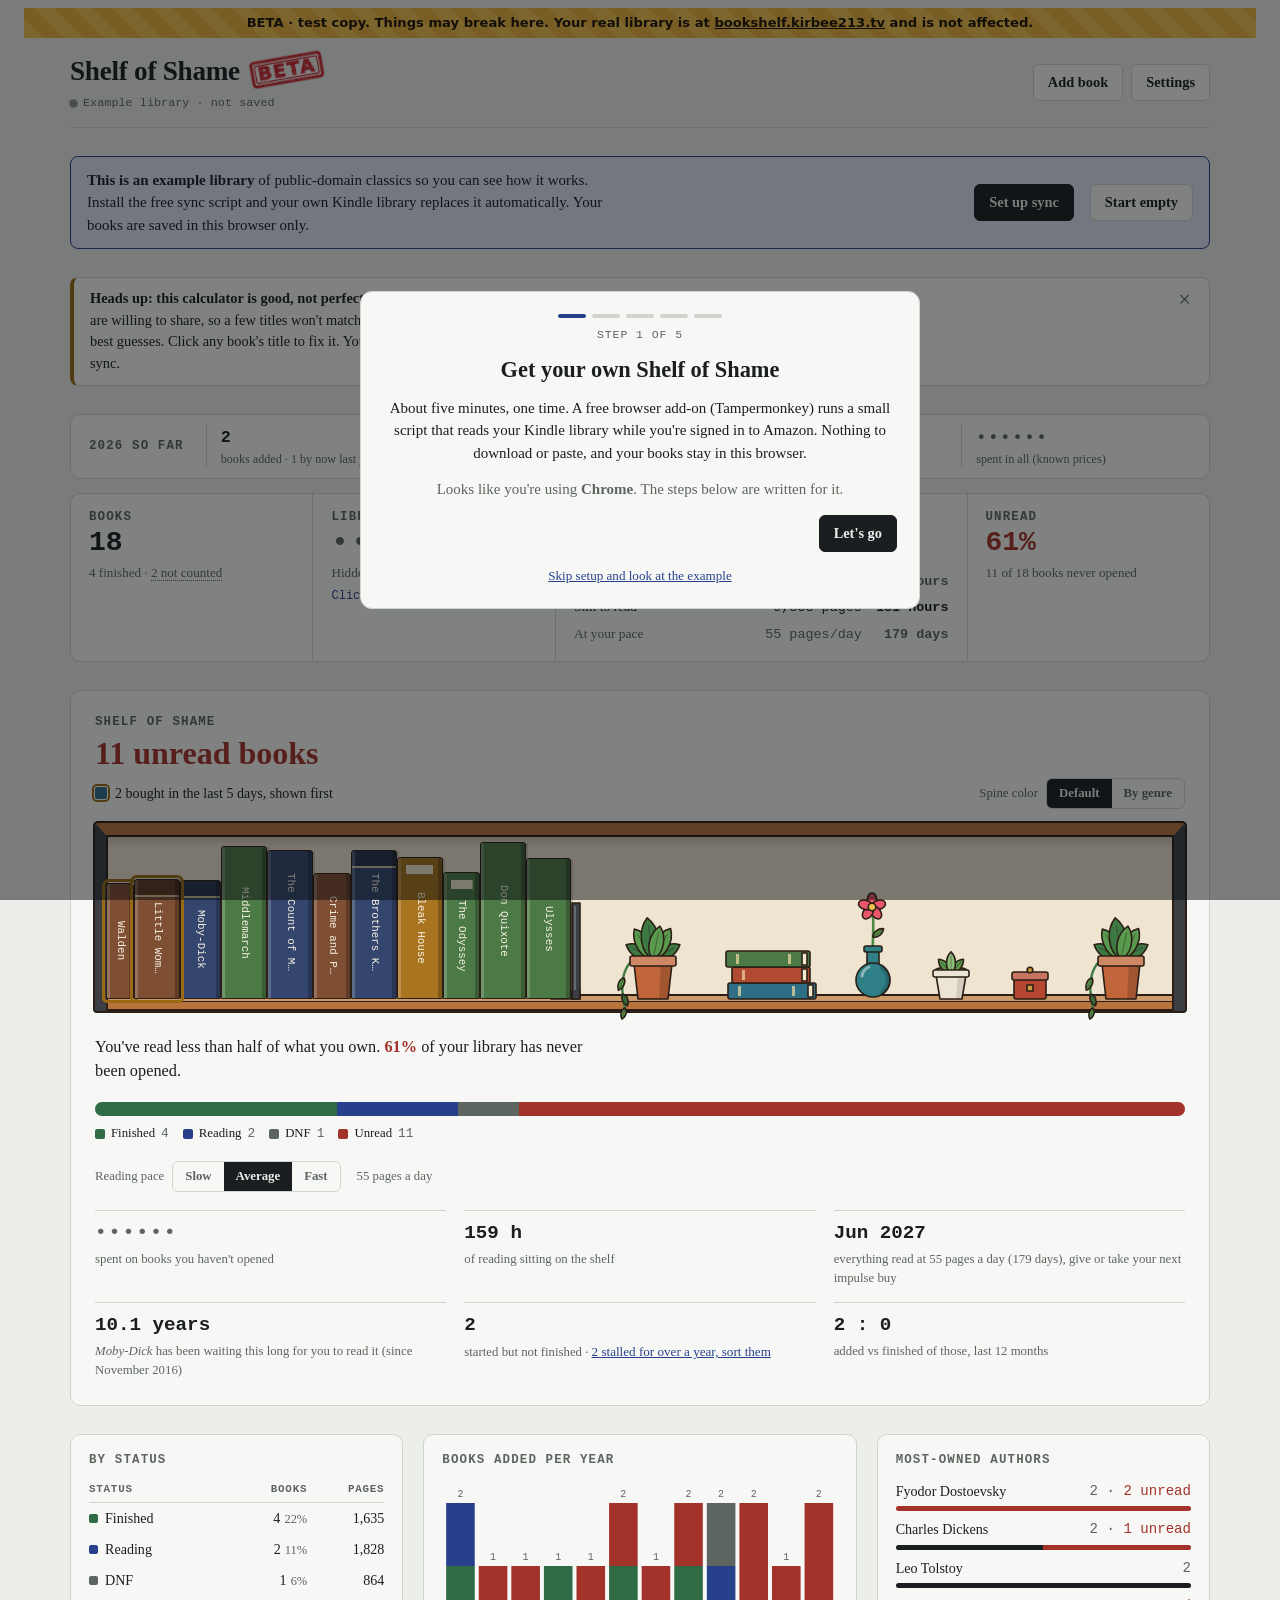
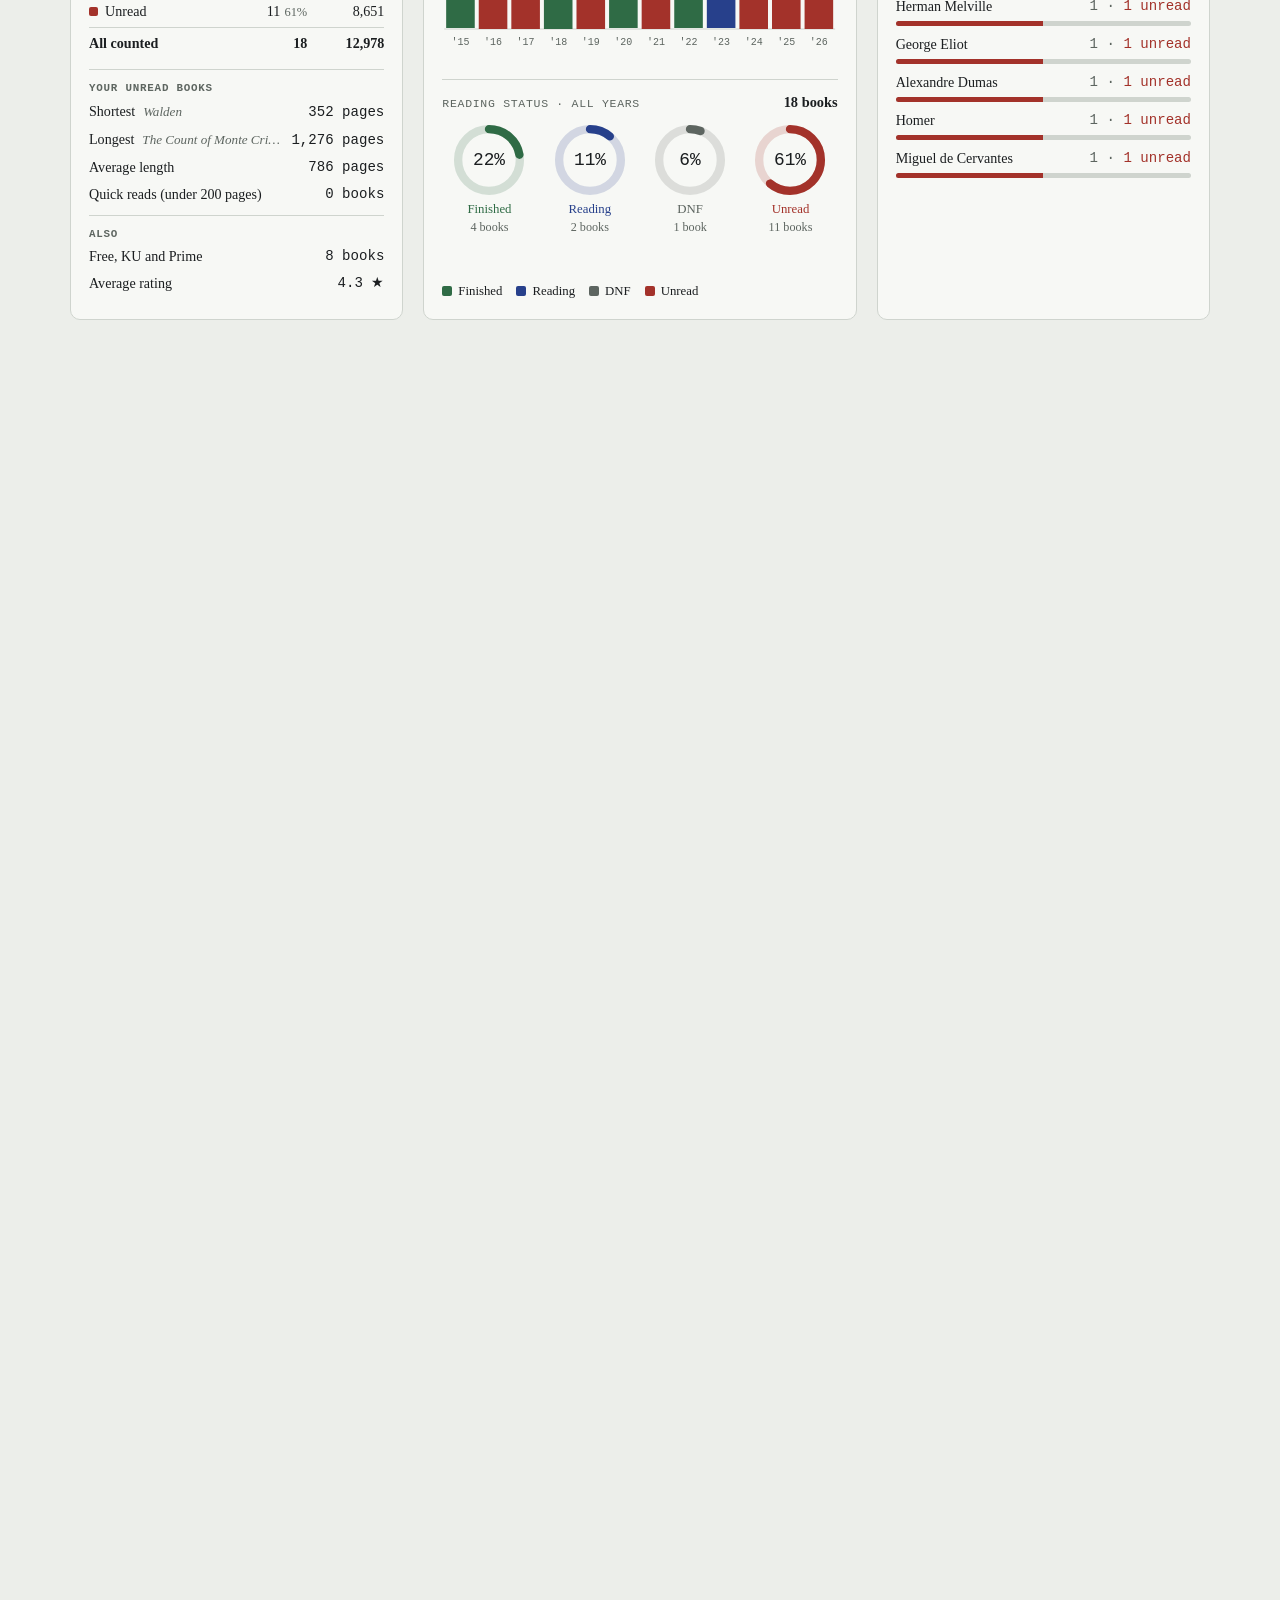
==== index.html @ 4ff6d16d "v2.2 beta 11: Goodreads reads the right account What's fixed - Every sync checks which Goodreads acc" ====
<!doctype html>
<html lang="en">
<head>
<meta charset="utf-8">
<meta http-equiv="Content-Security-Policy" content="default-src 'self'; script-src 'self' 'unsafe-eval' 'sha256-cJEasC1yb0lfSsJ+F2yFU5k6WTJSb9wpwN93VI/gStM=' https://accounts.google.com/gsi/client; style-src 'self' 'unsafe-inline' https://fonts.googleapis.com https://accounts.google.com/gsi/style; font-src https://fonts.gstatic.com; img-src 'self' data: blob:; connect-src 'self' https://openlibrary.org https://www.googleapis.com https://oauth2.googleapis.com https://accounts.google.com; frame-src https://accounts.google.com; object-src 'none'; base-uri 'self'; form-action 'self'">
<meta name="viewport" content="width=device-width,initial-scale=1,viewport-fit=cover">
<title>BETA · Shelf of Shame</title>
<link rel="icon" type="image/png" href="icon-tag.png?v=2.2.0.0.11" id="favicon">
<link rel="apple-touch-icon" href="icon-tag-180.png?v=2.2.0.0.11" id="touchicon">
<meta name="description" content="The Kindle books you bought and haven't read yet: how many, what they cost and how long they'd take to read.">
<meta property="og:title" content="Shelf of Shame">
<meta property="og:description" content="The Kindle books you bought and haven't read yet: how many, what they cost and how long they'd take to read.">
<meta property="og:image" content="https://betabookshelf.kirbee213.tv/og.png?v=2.2.0.0.11">
<meta property="og:url" content="https://betabookshelf.kirbee213.tv/">
<meta name="twitter:card" content="summary_large_image">
<link rel="preconnect" href="https://fonts.googleapis.com">
<link rel="preconnect" href="https://fonts.gstatic.com" crossorigin>
<link rel="stylesheet" href="https://fonts.googleapis.com/css2?family=Literata:opsz,wght@7..72,400;7..72,600;7..72,800&family=JetBrains+Mono:wght@400;600&family=Cormorant+Garamond:wght@600;700&family=Creepster&family=M+PLUS+Rounded+1c:wght@500;800&family=Cinzel:wght@600;800&family=Press+Start+2P&family=Chakra+Petch:wght@400;600&family=VT323&display=swap">
<style>
/* Layout: e-paper ledger — summary strip, the pile itself as the centerpiece, breakdowns, then the full shelf table. */
:root{
  --bg:#eceeea; --paper:#f7f8f5; --ink:#1b1e20; --muted:#5d6560; --rule:#cfd4ce;
  --accent:#27408b; --accent-soft:#dde3f4; --shame:#a3322a; --shame-soft:#f3dedb;
  --ok:#2f6b45; --warn:#9a6a12;
  --cloth-1:#b04a32; --cloth-2:#2f6f86; --cloth-3:#a8741f; --cloth-4:#34466e; --cloth-5:#7e4f33; --cloth-6:#4c7a46; --spine-ink:#f7f1e3; --wood:#b8743c; --wood-dark:#7a4a24; --wood-back:#efe4cf;
  --g-mystery:#2f3e5c; --g-romance:#a3445f; --g-erotica:#7b3f7a; --g-scifi:#2f6f86; --g-fantasy:#4c6fb3; --g-horror:#5b2330; --g-fiction:#7a6440; --g-history:#7a4a2a; --g-selfhelp:#3f6b4f; --g-cooking:#8a7a2e; --g-humor:#b8692a; --g-kids:#6f5aa0; --g-comics:#b0472f; --g-nonfiction:#4f5d63; --g-unknown:#8d8a84;
  --display:"Literata", Georgia, "Times New Roman", serif;
  --body:"Literata", Georgia, serif;
  --mono:"JetBrains Mono", ui-monospace, "SF Mono", Menlo, Consolas, monospace;
}
@media (prefers-color-scheme: dark){:root:not([data-theme="light"]){
  --bg:#121517; --paper:#1a1e21; --ink:#e7e8e3; --muted:#9aa29c; --rule:#2d3336;
  --accent:#9fb0ff; --accent-soft:#232c4a; --shame:#f08a7e; --shame-soft:#3a2220;
  --ok:#7fc89a; --warn:#e2b458;
  --cloth-1:#a04a36; --cloth-2:#2f7386; --cloth-3:#a37a2c; --cloth-4:#3e5285; --cloth-5:#86573a; --cloth-6:#4d7b4a; --spine-ink:#f6f3ea; --wood:#8a5630; --wood-dark:#4a2e19; --wood-back:#231c17;
  --g-mystery:#41558a; --g-romance:#b8577a; --g-erotica:#a0609e; --g-scifi:#3a8aa6; --g-fantasy:#6587d0; --g-horror:#7a3040; --g-fiction:#93794c; --g-history:#95603a; --g-selfhelp:#4f8a63; --g-cooking:#a09033; --g-humor:#c97a35; --g-kids:#8670bd; --g-comics:#c45a3e; --g-nonfiction:#64757d; --g-unknown:#6f6c67;
  color-scheme:dark}}
:root[data-theme="dark"]{
  --bg:#121517; --paper:#1a1e21; --ink:#e7e8e3; --muted:#9aa29c; --rule:#2d3336;
  --accent:#9fb0ff; --accent-soft:#232c4a; --shame:#f08a7e; --shame-soft:#3a2220;
  --ok:#7fc89a; --warn:#e2b458;
  --cloth-1:#a04a36; --cloth-2:#2f7386; --cloth-3:#a37a2c; --cloth-4:#3e5285; --cloth-5:#86573a; --cloth-6:#4d7b4a; --spine-ink:#f6f3ea; --wood:#8a5630; --wood-dark:#4a2e19; --wood-back:#231c17;
  --g-mystery:#41558a; --g-romance:#b8577a; --g-erotica:#a0609e; --g-scifi:#3a8aa6; --g-fantasy:#6587d0; --g-horror:#7a3040; --g-fiction:#93794c; --g-history:#95603a; --g-selfhelp:#4f8a63; --g-cooking:#a09033; --g-humor:#c97a35; --g-kids:#8670bd; --g-comics:#c45a3e; --g-nonfiction:#64757d; --g-unknown:#6f6c67;
  color-scheme:dark}

/* ---------- themes (Settings → Theme). Default follows the device's light/dark setting. ---------- */
/* Cozy: a lamp-lit reading room. Warm dark wood, parchment text, amber light. */
:root[data-theme="cozy"]{
  --bg:#16100b; --paper:#211811; --ink:#f2e6cf; --muted:#b9a383; --rule:#3b2c1f;
  --accent:#f0b25a; --accent-soft:#3b2915; --shame:#ec8a62; --shame-soft:#3e2116;
  --ok:#b5cf8f; --warn:#f0b85c;
  --cloth-1:#7d3a2c; --cloth-2:#3d5848; --cloth-3:#8b6a35; --cloth-4:#5b3b52; --cloth-5:#9b5a2c; --cloth-6:#4d3a28; --spine-ink:#f7e8c9; --wood:#6f4223; --wood-dark:#3c2211; --wood-back:#1b110a;
  --g-mystery:#41558a; --g-romance:#b8577a; --g-erotica:#a0609e; --g-scifi:#3a8aa6; --g-fantasy:#6587d0; --g-horror:#7a3040; --g-fiction:#93794c; --g-history:#95603a; --g-selfhelp:#4f8a63; --g-cooking:#a09033; --g-humor:#c97a35; --g-kids:#8670bd; --g-comics:#c45a3e; --g-nonfiction:#64757d; --g-unknown:#6f6c67;
  --display:"Cormorant Garamond", "Literata", Georgia, serif;
  color-scheme:dark}
:root[data-theme="cozy"] body{background:radial-gradient(ellipse 70% 55% at 50% -8%, rgba(255,176,84,.22), transparent 70%), radial-gradient(ellipse 50% 40% at 100% 100%, rgba(255,140,60,.07), transparent 70%), var(--bg);background-attachment:fixed}
:root[data-theme="cozy"] h1{font-weight:700;font-size:2rem;letter-spacing:0}
:root[data-theme="cozy"] .card,:root[data-theme="cozy"] .tiles{box-shadow:0 10px 30px rgba(0,0,0,.35), inset 0 1px 0 rgba(255,210,150,.05)}
:root[data-theme="cozy"] .bookcase{box-shadow:0 0 60px rgba(255,160,70,.12), inset 0 18px 30px rgba(0,0,0,.45)}
:root[data-theme="cozy"] .btn.primary{background:var(--accent);color:#1c1209;border-color:var(--accent)}
:root[data-theme="cozy"] header.top{background:rgba(22,16,11,.92);backdrop-filter:blur(6px)}
/* Zon: an online-bookstore look. Navy header with a darker strip under it, white boxes on a gray page,
   yellow pill buttons, teal links, orange stars and highlights, red prices, plain sans-serif type everywhere. */
:root[data-theme="zon"]{
  --bg:#e3e6e6; --paper:#ffffff; --ink:#0f1111; --muted:#565959; --rule:#d5d9d9;
  --accent:#007185; --accent-soft:#e6f2f4; --shame:#b12704; --shame-soft:#fbeae5;
  --ok:#007600; --warn:#de7921;
  --wood:#a5774f; --wood-dark:#6e4a2e; --wood-back:#f3ece2;
  --display:Arial, "Helvetica Neue", Helvetica, sans-serif; --body:Arial, "Helvetica Neue", Helvetica, sans-serif; --mono:Arial, "Helvetica Neue", Helvetica, sans-serif;
  color-scheme:light}
:root[data-theme="zon"] body{font-size:14px;line-height:1.4}
:root[data-theme="zon"] .num{font-variant-numeric:tabular-nums}
:root[data-theme="zon"] header.top{background:#131921;color:#fff;border-bottom:0;padding-block:10px;box-shadow:0 0 0 100vmax #131921;clip-path:inset(0 -100vmax)}
:root[data-theme="zon"] header.top h1{font-size:1.45rem;font-weight:700;letter-spacing:-.01em}
:root[data-theme="zon"] header.top .store,:root[data-theme="zon"] header.top a{color:#ccc}
:root[data-theme="zon"] header.top .btn{background:transparent;color:#fff;border:1px solid transparent;box-shadow:none;border-radius:2px;font-weight:700}
:root[data-theme="zon"] header.top .btn:hover{border-color:#fff}
:root[data-theme="zon"] header.top .btn.primary{background:#ffd814;color:#0f1111;border-color:#fcd200;border-radius:100px}
/* the Sync line becomes the second, lighter navy strip under the header */
:root[data-theme="zon"] .card.synccard{margin-top:-28px;background:#232f3e;color:#fff;border:0;border-radius:0;box-shadow:0 0 0 100vmax #232f3e;clip-path:inset(0 -100vmax);padding-block:6px}
:root[data-theme="zon"] .synccard h3,:root[data-theme="zon"] .synccard .chev{color:#fff;border-top-color:#fff}
:root[data-theme="zon"] .synccard .scsum{color:#ddd}:root[data-theme="zon"] .synccard .scsum[data-k=ok]{color:#7fda8b}:root[data-theme="zon"] .synccard .scsum[data-k=err]{color:#ffb4a2}
:root[data-theme="zon"] .synccard .warnline{background:#37475a;color:#fff}:root[data-theme="zon"] .synccard .warnline a{color:#febd69}:root[data-theme="zon"] .synccard .btn{color:var(--ink)}
:root[data-theme="zon"] .synccard .stage,:root[data-theme="zon"] .synccard .sc-note,:root[data-theme="zon"] .synccard .stage .r{color:#ddd}:root[data-theme="zon"] .synccard .pbar{background:#3a4553}
:root[data-theme="zon"] h3{font-family:var(--body);text-transform:none;letter-spacing:0;font-size:1rem;font-weight:700;color:var(--ink)}
:root[data-theme="zon"] h2{font-weight:700}
:root[data-theme="zon"] .pile-title{font-weight:400;font-size:1.75rem}
:root[data-theme="zon"] .tile .big{font-weight:400;font-size:1.75rem}
:root[data-theme="zon"] .card,:root[data-theme="zon"] .tiles{border:0;border-radius:4px;box-shadow:0 1px 2px rgba(15,17,17,.12)}
:root[data-theme="zon"] .tiles{background:var(--rule)}
:root[data-theme="zon"] .btn{border-radius:100px;border:1px solid #d5d9d9;background:#fff;box-shadow:0 2px 5px rgba(213,217,217,.5);font-weight:400;padding:6px 16px}
:root[data-theme="zon"] .btn:hover{background:#f7fafa}
:root[data-theme="zon"] .btn.primary{background:#ffd814;border-color:#fcd200;color:#0f1111}
:root[data-theme="zon"] .btn.primary:hover{background:#f7ca00;opacity:1}
:root[data-theme="zon"] .seg{border-radius:100px;border-color:#d5d9d9}:root[data-theme="zon"] .seg button[aria-pressed="true"]{background:#ffa41c;color:#0f1111}
:root[data-theme="zon"] input[type=search]{border:1px solid #888c8c;border-radius:8px;box-shadow:0 1px 2px rgba(15,17,17,.15) inset}
:root[data-theme="zon"] input:focus,:root[data-theme="zon"] select:focus{outline:none;border-color:#e77600;box-shadow:0 0 3px 2px rgba(228,121,17,.5)}
:root[data-theme="zon"] a,:root[data-theme="zon"] .hint{color:var(--accent)}
:root[data-theme="zon"] .stars{color:#ffa41c}
:root[data-theme="zon"] .tip{border-bottom-color:var(--accent)}
/* Halloween: purple, slime green and pumpkin orange on near-black */
:root[data-theme="halloween"]{
  --bg:#0c0911; --paper:#16101e; --ink:#eee8f7; --muted:#a99cbd; --rule:#2f2342;
  --accent:#9be35a; --accent-soft:#1d2b13; --shame:#ff8c2e; --shame-soft:#3a1f0b;
  --ok:#b98cff; --warn:#ffb347;
  --cloth-1:#4e2a72; --cloth-2:#2f5d2a; --cloth-3:#8a3f12; --cloth-4:#24202b; --cloth-5:#6a3592; --cloth-6:#46741f; --spine-ink:#f3ecff; --wood:#2c1f36; --wood-dark:#150e1b; --wood-back:#09060d;
  --g-mystery:#41558a; --g-romance:#b8577a; --g-erotica:#a0609e; --g-scifi:#3a8aa6; --g-fantasy:#6587d0; --g-horror:#7a3040; --g-fiction:#93794c; --g-history:#95603a; --g-selfhelp:#4f8a63; --g-cooking:#a09033; --g-humor:#c97a35; --g-kids:#8670bd; --g-comics:#c45a3e; --g-nonfiction:#64757d; --g-unknown:#6f6c67;
  color-scheme:dark}
/* a full moon with a few bats in the top corner, and purple fog rising from the bottom (no spiders, as ordered) */
:root[data-theme="halloween"] body{background:
  radial-gradient(ellipse 90% 45% at 50% 108%, rgba(118,58,190,.32), transparent 70%),
  radial-gradient(ellipse 60% 35% at 10% 100%, rgba(110,200,70,.10), transparent 70%), var(--bg);background-attachment:fixed}
:root[data-theme="halloween"] h1{font-family:"Creepster", "Literata", serif;font-weight:400;font-size:2.2rem;letter-spacing:.03em;color:var(--accent);text-shadow:0 0 12px rgba(155,227,90,.45)}
:root[data-theme="halloween"] header.top{background:url("data:image/svg+xml,%3Csvg xmlns='http://www.w3.org/2000/svg' width='180' height='90' viewBox='0 0 180 90'%3E%3Cg fill='%234a3568'%3E%3Cpath d='M20 30c4-6 9-8 14-6-2 3-2 6 0 8 3-3 6-4 8-3l2-4 2 4c2-1 5 0 8 3 2-2 2-5 0-8 5-2 10 0 14 6-6-1-10 1-12 5-3-2-6-2-8 0-2-1-3-1-4 0s-2 1-4 0c-2-2-5-2-8 0-2-4-6-6-12-5z'/%3E%3Cpath transform='translate(95 8) scale(.7)' d='M20 30c4-6 9-8 14-6-2 3-2 6 0 8 3-3 6-4 8-3l2-4 2 4c2-1 5 0 8 3 2-2 2-5 0-8 5-2 10 0 14 6-6-1-10 1-12 5-3-2-6-2-8 0-2-1-3-1-4 0s-2 1-4 0c-2-2-5-2-8 0-2-4-6-6-12-5z'/%3E%3Cpath transform='translate(120 50) scale(.5)' d='M20 30c4-6 9-8 14-6-2 3-2 6 0 8 3-3 6-4 8-3l2-4 2 4c2-1 5 0 8 3 2-2 2-5 0-8 5-2 10 0 14 6-6-1-10 1-12 5-3-2-6-2-8 0-2-1-3-1-4 0s-2 1-4 0c-2-2-5-2-8 0-2-4-6-6-12-5z'/%3E%3C/g%3E%3C/svg%3E") no-repeat calc(50% + 40px) 2px / 150px 75px, radial-gradient(circle at 50% 50%, #f1ecff 0 18px, rgba(205,185,255,.35) 20px, rgba(150,110,230,.12) 30px, transparent 42px), rgba(12,9,17,.92);backdrop-filter:blur(6px)}
:root[data-theme="halloween"] .card,:root[data-theme="halloween"] .tiles{box-shadow:0 0 0 1px rgba(155,100,255,.08), 0 10px 30px rgba(60,20,100,.35)}
:root[data-theme="halloween"] .pile-title{color:var(--shame);text-shadow:0 0 14px rgba(255,140,46,.35)}
:root[data-theme="halloween"] .btn.primary{background:var(--accent);color:#0c0911;border-color:var(--accent)}
:root[data-theme="halloween"] .seg button[aria-pressed="true"]{background:#7b46c4;color:#fff}
:root[data-theme="halloween"] .bookcase{box-shadow:0 0 40px rgba(130,70,210,.25), inset 0 18px 30px rgba(0,0,0,.6)}
/* Sakura: a soft pink anime morning: cherry-blossom pinks, lavender and mint, round friendly letters, a blossoming branch over
   the title and petals drifting down behind the page (still for reduced motion). Always light. */
:root[data-theme="sakura"]{
  --bg:#fff0f6; --paper:#fffafd; --ink:#5a2a44; --muted:#a26d88; --rule:#f6c9db;
  --accent:#ff5fa2; --accent-soft:#ffe1ee; --shame:#e8418e; --shame-soft:#ffd9ea;
  --ok:#3fae86; --warn:#e88a2e;
  --cloth-1:#f7a8c4; --cloth-2:#c9a7eb; --cloth-3:#9fd8c6; --cloth-4:#ffc8a8; --cloth-5:#a9cdf2; --cloth-6:#f48fb1; --spine-ink:#5a2a44; --wood:#f8cfe0; --wood-dark:#e6a3bf; --wood-back:#fff6fa;
  --g-mystery:#a9b8f0; --g-romance:#ff9fc4; --g-erotica:#e6a0e0; --g-scifi:#8fd3e8; --g-fantasy:#b9a3f2; --g-horror:#d98a9e; --g-fiction:#f2cf9b; --g-history:#e8b48f; --g-selfhelp:#a6dfb8; --g-cooking:#f4e08f; --g-humor:#ffbf8f; --g-kids:#d7b8f5; --g-comics:#ffa79a; --g-nonfiction:#bfcbd6; --g-unknown:#d9cdd3;
  --display:"M PLUS Rounded 1c", "Literata", sans-serif; --body:"M PLUS Rounded 1c", system-ui, sans-serif; --mono:"M PLUS Rounded 1c", system-ui, sans-serif;
  --outline:#9b5878; --post:#efb8cf;
  color-scheme:light}
:root[data-theme="sakura"] body{background:radial-gradient(60% 45% at 0% 0%, rgba(255,183,208,.55), transparent 70%), radial-gradient(55% 45% at 100% 100%, rgba(201,167,235,.35), transparent 70%), radial-gradient(50% 40% at 100% 0%, rgba(159,216,198,.25), transparent 70%), var(--bg);background-attachment:fixed;position:relative;z-index:0}
:root[data-theme="sakura"] body::before{content:"";position:fixed;left:0;right:0;top:-260px;bottom:0;background:url("data:image/svg+xml,%3Csvg xmlns='http://www.w3.org/2000/svg' width='260' height='260' viewBox='0 0 260 260'%3E%3Cpath transform='translate(30 40) rotate(20) scale(1)' d='M0 -9C5 -9 7 -3 4 3C3 6 1 8 0 9C-1 8 -3 6 -4 3C-7 -3 -5 -9 0 -9Z' fill='%23ffb7d0'/%3E%3Cpath transform='translate(150 20) rotate(-40) scale(0.8)' d='M0 -9C5 -9 7 -3 4 3C3 6 1 8 0 9C-1 8 -3 6 -4 3C-7 -3 -5 -9 0 -9Z' fill='%23ffc9dc'/%3E%3Cpath transform='translate(220 110) rotate(70) scale(1.1)' d='M0 -9C5 -9 7 -3 4 3C3 6 1 8 0 9C-1 8 -3 6 -4 3C-7 -3 -5 -9 0 -9Z' fill='%23ffa8c8'/%3E%3Cpath transform='translate(90 150) rotate(-15) scale(0.9)' d='M0 -9C5 -9 7 -3 4 3C3 6 1 8 0 9C-1 8 -3 6 -4 3C-7 -3 -5 -9 0 -9Z' fill='%23ffd1e3'/%3E%3Cpath transform='translate(190 220) rotate(35) scale(0.75)' d='M0 -9C5 -9 7 -3 4 3C3 6 1 8 0 9C-1 8 -3 6 -4 3C-7 -3 -5 -9 0 -9Z' fill='%23ffb7d0'/%3E%3Cpath transform='translate(40 230) rotate(110) scale(1)' d='M0 -9C5 -9 7 -3 4 3C3 6 1 8 0 9C-1 8 -3 6 -4 3C-7 -3 -5 -9 0 -9Z' fill='%23ffc0d8'/%3E%3Cpath transform='translate(120 90) rotate(160) scale(0.7)' d='M0 -9C5 -9 7 -3 4 3C3 6 1 8 0 9C-1 8 -3 6 -4 3C-7 -3 -5 -9 0 -9Z' fill='%23ffa8c8'/%3E%3C/svg%3E") repeat 0 0/260px 260px;opacity:.55;pointer-events:none;z-index:-1;animation:sakurafall 22s linear infinite;will-change:transform}
@keyframes sakurafall{from{transform:translate(0,0)}to{transform:translate(0,260px)}}
@media (prefers-reduced-motion:reduce){:root[data-theme="sakura"] body::before{animation:none}}
:root[data-theme="sakura"] header.top{background:url("data:image/svg+xml,%3Csvg xmlns='http://www.w3.org/2000/svg' width='220' height='110' viewBox='0 0 220 110'%3E%3Cpath d='M220 6C180 14 150 30 118 34C96 37 76 50 58 68M150 26C140 44 128 54 112 60M118 34C112 22 104 14 92 10M84 46C80 60 74 70 62 80' stroke='%238a5a5a' stroke-width='4' fill='none' stroke-linecap='round'/%3E%3Cg transform='translate(118 34) scale(1.1)'%3E%3Cpath transform='rotate(0)' d='M0 0C-5 -4 -5 -11 0 -13C5 -11 5 -4 0 0Z' fill='%23ffb7d0' stroke='%23f48fb1' stroke-width='.8'/%3E%3Cpath transform='rotate(72)' d='M0 0C-5 -4 -5 -11 0 -13C5 -11 5 -4 0 0Z' fill='%23ffb7d0' stroke='%23f48fb1' stroke-width='.8'/%3E%3Cpath transform='rotate(144)' d='M0 0C-5 -4 -5 -11 0 -13C5 -11 5 -4 0 0Z' fill='%23ffb7d0' stroke='%23f48fb1' stroke-width='.8'/%3E%3Cpath transform='rotate(216)' d='M0 0C-5 -4 -5 -11 0 -13C5 -11 5 -4 0 0Z' fill='%23ffb7d0' stroke='%23f48fb1' stroke-width='.8'/%3E%3Cpath transform='rotate(288)' d='M0 0C-5 -4 -5 -11 0 -13C5 -11 5 -4 0 0Z' fill='%23ffb7d0' stroke='%23f48fb1' stroke-width='.8'/%3E%3Ccircle r='2.4' fill='%23ff6f9f'/%3E%3C/g%3E%3Cg transform='translate(92 10) scale(0.9)'%3E%3Cpath transform='rotate(0)' d='M0 0C-5 -4 -5 -11 0 -13C5 -11 5 -4 0 0Z' fill='%23ffb7d0' stroke='%23f48fb1' stroke-width='.8'/%3E%3Cpath transform='rotate(72)' d='M0 0C-5 -4 -5 -11 0 -13C5 -11 5 -4 0 0Z' fill='%23ffb7d0' stroke='%23f48fb1' stroke-width='.8'/%3E%3Cpath transform='rotate(144)' d='M0 0C-5 -4 -5 -11 0 -13C5 -11 5 -4 0 0Z' fill='%23ffb7d0' stroke='%23f48fb1' stroke-width='.8'/%3E%3Cpath transform='rotate(216)' d='M0 0C-5 -4 -5 -11 0 -13C5 -11 5 -4 0 0Z' fill='%23ffb7d0' stroke='%23f48fb1' stroke-width='.8'/%3E%3Cpath transform='rotate(288)' d='M0 0C-5 -4 -5 -11 0 -13C5 -11 5 -4 0 0Z' fill='%23ffb7d0' stroke='%23f48fb1' stroke-width='.8'/%3E%3Ccircle r='2.4' fill='%23ff6f9f'/%3E%3C/g%3E%3Cg transform='translate(150 26) scale(1)'%3E%3Cpath transform='rotate(0)' d='M0 0C-5 -4 -5 -11 0 -13C5 -11 5 -4 0 0Z' fill='%23ffb7d0' stroke='%23f48fb1' stroke-width='.8'/%3E%3Cpath transform='rotate(72)' d='M0 0C-5 -4 -5 -11 0 -13C5 -11 5 -4 0 0Z' fill='%23ffb7d0' stroke='%23f48fb1' stroke-width='.8'/%3E%3Cpath transform='rotate(144)' d='M0 0C-5 -4 -5 -11 0 -13C5 -11 5 -4 0 0Z' fill='%23ffb7d0' stroke='%23f48fb1' stroke-width='.8'/%3E%3Cpath transform='rotate(216)' d='M0 0C-5 -4 -5 -11 0 -13C5 -11 5 -4 0 0Z' fill='%23ffb7d0' stroke='%23f48fb1' stroke-width='.8'/%3E%3Cpath transform='rotate(288)' d='M0 0C-5 -4 -5 -11 0 -13C5 -11 5 -4 0 0Z' fill='%23ffb7d0' stroke='%23f48fb1' stroke-width='.8'/%3E%3Ccircle r='2.4' fill='%23ff6f9f'/%3E%3C/g%3E%3Cg transform='translate(112 60) scale(0.95)'%3E%3Cpath transform='rotate(0)' d='M0 0C-5 -4 -5 -11 0 -13C5 -11 5 -4 0 0Z' fill='%23ffb7d0' stroke='%23f48fb1' stroke-width='.8'/%3E%3Cpath transform='rotate(72)' d='M0 0C-5 -4 -5 -11 0 -13C5 -11 5 -4 0 0Z' fill='%23ffb7d0' stroke='%23f48fb1' stroke-width='.8'/%3E%3Cpath transform='rotate(144)' d='M0 0C-5 -4 -5 -11 0 -13C5 -11 5 -4 0 0Z' fill='%23ffb7d0' stroke='%23f48fb1' stroke-width='.8'/%3E%3Cpath transform='rotate(216)' d='M0 0C-5 -4 -5 -11 0 -13C5 -11 5 -4 0 0Z' fill='%23ffb7d0' stroke='%23f48fb1' stroke-width='.8'/%3E%3Cpath transform='rotate(288)' d='M0 0C-5 -4 -5 -11 0 -13C5 -11 5 -4 0 0Z' fill='%23ffb7d0' stroke='%23f48fb1' stroke-width='.8'/%3E%3Ccircle r='2.4' fill='%23ff6f9f'/%3E%3C/g%3E%3Cg transform='translate(58 68) scale(1.05)'%3E%3Cpath transform='rotate(0)' d='M0 0C-5 -4 -5 -11 0 -13C5 -11 5 -4 0 0Z' fill='%23ffb7d0' stroke='%23f48fb1' stroke-width='.8'/%3E%3Cpath transform='rotate(72)' d='M0 0C-5 -4 -5 -11 0 -13C5 -11 5 -4 0 0Z' fill='%23ffb7d0' stroke='%23f48fb1' stroke-width='.8'/%3E%3Cpath transform='rotate(144)' d='M0 0C-5 -4 -5 -11 0 -13C5 -11 5 -4 0 0Z' fill='%23ffb7d0' stroke='%23f48fb1' stroke-width='.8'/%3E%3Cpath transform='rotate(216)' d='M0 0C-5 -4 -5 -11 0 -13C5 -11 5 -4 0 0Z' fill='%23ffb7d0' stroke='%23f48fb1' stroke-width='.8'/%3E%3Cpath transform='rotate(288)' d='M0 0C-5 -4 -5 -11 0 -13C5 -11 5 -4 0 0Z' fill='%23ffb7d0' stroke='%23f48fb1' stroke-width='.8'/%3E%3Ccircle r='2.4' fill='%23ff6f9f'/%3E%3C/g%3E%3Cg transform='translate(62 80) scale(0.8)'%3E%3Cpath transform='rotate(0)' d='M0 0C-5 -4 -5 -11 0 -13C5 -11 5 -4 0 0Z' fill='%23ffb7d0' stroke='%23f48fb1' stroke-width='.8'/%3E%3Cpath transform='rotate(72)' d='M0 0C-5 -4 -5 -11 0 -13C5 -11 5 -4 0 0Z' fill='%23ffb7d0' stroke='%23f48fb1' stroke-width='.8'/%3E%3Cpath transform='rotate(144)' d='M0 0C-5 -4 -5 -11 0 -13C5 -11 5 -4 0 0Z' fill='%23ffb7d0' stroke='%23f48fb1' stroke-width='.8'/%3E%3Cpath transform='rotate(216)' d='M0 0C-5 -4 -5 -11 0 -13C5 -11 5 -4 0 0Z' fill='%23ffb7d0' stroke='%23f48fb1' stroke-width='.8'/%3E%3Cpath transform='rotate(288)' d='M0 0C-5 -4 -5 -11 0 -13C5 -11 5 -4 0 0Z' fill='%23ffb7d0' stroke='%23f48fb1' stroke-width='.8'/%3E%3Ccircle r='2.4' fill='%23ff6f9f'/%3E%3C/g%3E%3Cg transform='translate(84 46) scale(0.85)'%3E%3Cpath transform='rotate(0)' d='M0 0C-5 -4 -5 -11 0 -13C5 -11 5 -4 0 0Z' fill='%23ffb7d0' stroke='%23f48fb1' stroke-width='.8'/%3E%3Cpath transform='rotate(72)' d='M0 0C-5 -4 -5 -11 0 -13C5 -11 5 -4 0 0Z' fill='%23ffb7d0' stroke='%23f48fb1' stroke-width='.8'/%3E%3Cpath transform='rotate(144)' d='M0 0C-5 -4 -5 -11 0 -13C5 -11 5 -4 0 0Z' fill='%23ffb7d0' stroke='%23f48fb1' stroke-width='.8'/%3E%3Cpath transform='rotate(216)' d='M0 0C-5 -4 -5 -11 0 -13C5 -11 5 -4 0 0Z' fill='%23ffb7d0' stroke='%23f48fb1' stroke-width='.8'/%3E%3Cpath transform='rotate(288)' d='M0 0C-5 -4 -5 -11 0 -13C5 -11 5 -4 0 0Z' fill='%23ffb7d0' stroke='%23f48fb1' stroke-width='.8'/%3E%3Ccircle r='2.4' fill='%23ff6f9f'/%3E%3C/g%3E%3Cg transform='translate(186 14) scale(0.9)'%3E%3Cpath transform='rotate(0)' d='M0 0C-5 -4 -5 -11 0 -13C5 -11 5 -4 0 0Z' fill='%23ffb7d0' stroke='%23f48fb1' stroke-width='.8'/%3E%3Cpath transform='rotate(72)' d='M0 0C-5 -4 -5 -11 0 -13C5 -11 5 -4 0 0Z' fill='%23ffb7d0' stroke='%23f48fb1' stroke-width='.8'/%3E%3Cpath transform='rotate(144)' d='M0 0C-5 -4 -5 -11 0 -13C5 -11 5 -4 0 0Z' fill='%23ffb7d0' stroke='%23f48fb1' stroke-width='.8'/%3E%3Cpath transform='rotate(216)' d='M0 0C-5 -4 -5 -11 0 -13C5 -11 5 -4 0 0Z' fill='%23ffb7d0' stroke='%23f48fb1' stroke-width='.8'/%3E%3Cpath transform='rotate(288)' d='M0 0C-5 -4 -5 -11 0 -13C5 -11 5 -4 0 0Z' fill='%23ffb7d0' stroke='%23f48fb1' stroke-width='.8'/%3E%3Ccircle r='2.4' fill='%23ff6f9f'/%3E%3C/g%3E%3Ccircle cx='72' cy='58' r='3' fill='%23ff8fb8'/%3E%3Ccircle cx='134' cy='44' r='2.6' fill='%23ff8fb8'/%3E%3Ccircle cx='205' cy='10' r='2.6' fill='%23ff8fb8'/%3E%3C/svg%3E") no-repeat right -6px top 0 / 220px 110px, rgba(255,240,246,.94);-webkit-backdrop-filter:blur(8px);backdrop-filter:blur(8px);box-shadow:0 0 0 100vmax rgba(255,240,246,.94);clip-path:inset(0 -100vmax)}
@media (max-width:640px){:root[data-theme="sakura"] header.top{background-position:right -12px bottom -4px;background-size:150px 75px}}
:root[data-theme="sakura"] h1{font-weight:800;font-size:2rem;letter-spacing:.01em;color:#ff4f98;text-shadow:0 2px 0 #fff, 0 0 14px rgba(255,95,162,.35)}
:root[data-theme="sakura"] .pile-title{font-weight:800;color:var(--shame)}
:root[data-theme="sakura"] .card,:root[data-theme="sakura"] .tiles,:root[data-theme="sakura"] .pile,:root[data-theme="sakura"] .tablewrap,:root[data-theme="sakura"] .yearstrip{border-radius:20px;border-color:#f8d3e2;box-shadow:0 8px 26px rgba(255,95,162,.12)}
:root[data-theme="sakura"] .btn{border-radius:999px;border-color:#f6bcd3}
:root[data-theme="sakura"] .btn.primary{background:linear-gradient(#ff7cb3,#ff5fa2);border-color:#ff5fa2;color:#fff;box-shadow:0 3px 10px rgba(255,95,162,.35)}
:root[data-theme="sakura"] .seg{border-radius:999px;overflow:hidden}
:root[data-theme="sakura"] .seg button[aria-pressed="true"]{background:#ff5fa2;color:#fff}
:root[data-theme="sakura"] .themepick button{border-radius:14px}
:root[data-theme="sakura"] .bookcase{border-radius:14px 14px 4px 4px;box-shadow:0 0 0 2px var(--outline), inset 2px 0 0 var(--outline), inset -2px 0 0 var(--outline), inset 0 2px 0 var(--outline), 0 12px 30px rgba(255,95,162,.18)}
:root[data-theme="sakura"] .decor{--dk-pot:#ff9fc4;--dk-pot2:#ffffff;--dk-vase:#c9a7eb;--dk-bloom:#ff8fb8;--dk-box:#ff8fb8;--dk-metal:#f3c45e;--dk-leaf:#7cc9a0;--dk-leaf2:#5fb38a;--dk-leaf3:#a6dfb8}
/* Quest: a tabletop adventure after a long campaign. Dark oak and old leather around the page, panels of stained, scorched
   parchment, dragon red and tarnished gold, carved capitals, a twenty-sided die by the title. */
:root[data-theme="quest"]{
  --bg:#18110b; --paper:#d6c08e; --ink:#22160b; --muted:#56401f; --rule:#9c7f4d;
  --accent:#9e2320; --accent-soft:#e3c9a2; --shame:#8f1414; --shame-soft:#e8c4a8;
  --ok:#2c5e33; --warn:#8f540c;
  --cloth-1:#5a1818; --cloth-2:#1c3626; --cloth-3:#33264b; --cloth-4:#6a3f17; --cloth-5:#1e2e45; --cloth-6:#4e341c; --spine-ink:#e6cf8c; --wood:#4a2e17; --wood-dark:#24160a; --wood-back:#140d07;
  --g-mystery:#3d4f7c; --g-romance:#8e2b4a; --g-erotica:#7a2e6e; --g-scifi:#2d6a7a; --g-fantasy:#4a3a8a; --g-horror:#5a1a22; --g-fiction:#7a5a2a; --g-history:#7a4a22; --g-selfhelp:#2f6a44; --g-cooking:#8a7a22; --g-humor:#a85a1e; --g-kids:#6a4a9a; --g-comics:#9a3a22; --g-nonfiction:#4a5a62; --g-unknown:#6a625a;
  --display:"Cinzel", "Cormorant Garamond", Georgia, serif;
  --outline:#0e0905; --post:#24160a;
  color-scheme:light}
:root[data-theme="quest"] body{background:radial-gradient(ellipse 90% 70% at 50% 30%, rgba(90,58,26,.35), transparent 75%), repeating-linear-gradient(92deg, rgba(255,220,160,.025) 0 2px, transparent 2px 9px), radial-gradient(ellipse 120% 90% at 50% 50%, transparent 55%, rgba(0,0,0,.55)), var(--bg);background-attachment:fixed}
:root[data-theme="quest"] header.top{--ink:#ecd9ac;--muted:#c2a571;color:var(--ink);background:url("data:image/svg+xml,%3Csvg xmlns='http://www.w3.org/2000/svg' width='120' height='120' viewBox='0 0 120 120'%3E%3Cg fill='none' stroke='%23b8924a' stroke-width='2.4' stroke-linejoin='round'%3E%3Cpath d='M60 6L108 33V87L60 114L12 87V33Z' fill='%23f1e4c2' fill-opacity='.35'/%3E%3Cpath d='M60 6L84 50H36Z M36 50L60 94L84 50 M12 33L36 50L12 87 M108 33L84 50L108 87 M60 94V114 M60 94L12 87 M60 94L108 87 M36 50L60 6 M84 50L60 6'/%3E%3C/g%3E%3Ctext x='60' y='74' text-anchor='middle' font-family='Georgia,serif' font-weight='700' font-size='22' fill='%238e1b1b'%3E20%3C/text%3E%3C/svg%3E") no-repeat calc(50% + 120px) center / 64px 64px, rgba(24,17,11,.95);border-bottom:2px solid #5a3e1e;box-shadow:0 0 0 100vmax rgba(24,17,11,.95);clip-path:inset(0 -100vmax)}
:root[data-theme="quest"] header.top a{color:#e6c37a}
:root[data-theme="quest"] header.top .btn{background:#2a1c10;color:#ecd9ac;border-color:#6b4a22}
@media (max-width:820px){:root[data-theme="quest"] header.top{background-size:0 0, auto}}
:root[data-theme="quest"] h1{font-weight:800;font-size:2rem;letter-spacing:.04em;color:#c9302c;text-shadow:0 1px 0 #3a0a08, 0 0 12px rgba(201,48,44,.25)}
:root[data-theme="quest"] h3{font-family:var(--display);letter-spacing:.12em}
:root[data-theme="quest"] .pile-title{font-weight:800;letter-spacing:.03em}
:root[data-theme="quest"] :is(.card,.tiles,.pile,.tablewrap,.yearstrip,.notice){border:1px solid #5a3e1e;border-radius:3px;background:radial-gradient(circle at 12% 18%, rgba(110,66,20,.20) 0 34px, transparent 80px), radial-gradient(circle at 88% 74%, rgba(90,50,12,.18) 0 26px, transparent 96px), radial-gradient(circle at 60% 8%, rgba(120,80,30,.12) 0 18px, transparent 60px), linear-gradient(170deg,#dcc797,#cdb27c 60%,#c4a56d);box-shadow:inset 0 0 34px rgba(70,38,8,.55), inset 0 0 6px rgba(40,20,4,.6), 0 10px 26px rgba(0,0,0,.55)}
:root[data-theme="quest"] .tile{background:transparent}
:root[data-theme="quest"] .btn{background:#cfb47e;border-color:#6b4a22;color:var(--ink)}
:root[data-theme="quest"] .btn.primary{background:var(--accent);color:#f0d9a0;border-color:#4a0c0a;font-family:var(--display);letter-spacing:.06em}
:root[data-theme="quest"] .seg button[aria-pressed="true"]{background:var(--accent);color:#f0d9a0}
:root[data-theme="quest"] .bookcase{box-shadow:0 0 0 2px var(--outline), inset 2px 0 0 var(--outline), inset -2px 0 0 var(--outline), inset 0 2px 0 var(--outline), 0 12px 30px rgba(0,0,0,.6), inset 0 18px 30px rgba(0,0,0,.6)}
:root[data-theme="quest"] .decor{--dk-box:#5a3618;--dk-metal:#b8923a;--dk-wax:#e6d6b0;--dk-pot:#7a4e24}
/* Crawl: a game dungeon seen through its system screens. Dark stone, glowing cyan windows, quest-alert gold, pixel lettering,
   loot boxes and potions on the shelves. Always dark. */
:root[data-theme="crawl"]{
  --bg:#0c0d10; --paper:#14161b; --ink:#e7e9ee; --muted:#9aa3ad; --rule:#262b33;
  --accent:#ffcc00; --accent-soft:#2a2306; --shame:#ff4d4d; --shame-soft:#3a1212;
  --ok:#39e58c; --warn:#ffb000;
  --cloth-1:#5a1f24; --cloth-2:#1f4a3a; --cloth-3:#2a3a6a; --cloth-4:#6a4a1a; --cloth-5:#4a2a5a; --cloth-6:#3b3f4a; --spine-ink:#efe6c8; --wood:#4a4e57; --wood-dark:#24272d; --wood-back:#101114;
  --g-mystery:#3d5a9a; --g-romance:#b8436e; --g-erotica:#9a4a9a; --g-scifi:#1f8fa6; --g-fantasy:#6a5ad0; --g-horror:#8a2a34; --g-fiction:#8a7040; --g-history:#8a5a30; --g-selfhelp:#2f8a5a; --g-cooking:#9a8a22; --g-humor:#c9702a; --g-kids:#7a5abd; --g-comics:#c4502e; --g-nonfiction:#56666e; --g-unknown:#55585e;
  --display:"Press Start 2P", "Chakra Petch", monospace; --body:"Chakra Petch", system-ui, sans-serif; --mono:"Chakra Petch", system-ui, monospace;
  --outline:#050607; --post:#2a2d33;
  color-scheme:dark}
:root[data-theme="crawl"] body{background:url("data:image/svg+xml,%3Csvg xmlns='http://www.w3.org/2000/svg' width='40' height='40' viewBox='0 0 40 40'%3E%3Cpath d='M40 0H0V40' fill='none' stroke='%2322d3ee' stroke-opacity='.06' stroke-width='1'/%3E%3C/svg%3E") repeat 0 0 / 40px 40px, radial-gradient(ellipse 70% 50% at 50% 0%, rgba(34,211,238,.10), transparent 70%), radial-gradient(ellipse 60% 40% at 50% 110%, rgba(255,77,77,.10), transparent 70%), var(--bg);background-attachment:fixed}
:root[data-theme="crawl"] header.top{background:rgba(12,13,16,.94);border-bottom:5px solid transparent;border-image:repeating-linear-gradient(90deg,#c9ccd1 0 4px,#3a3d43 4px 7px) 5;box-shadow:0 0 0 100vmax rgba(12,13,16,.94), 0 2px 18px rgba(34,211,238,.2);clip-path:inset(0 -100vmax -30px)}
:root[data-theme="crawl"] h1::before{content:"";display:inline-block;width:1.7em;height:1.45em;margin-right:.4em;vertical-align:-.3em;background:url("data:image/svg+xml,%3Csvg xmlns='http://www.w3.org/2000/svg' viewBox='3 7 58 50'%3E%3Cpath d='M10 17 Q32 13 54 17 L58 50 Q50 54 37 51 L33 36 Q32 34.5 31 36 L27 51 Q14 54 6 50 Z' fill='%23fbeef4' stroke='%23050607' stroke-width='1.8' stroke-linejoin='round'/%3E%3Cpath transform='translate(13 23) scale(0.8)' d='M0 1.6C0-.8 3.2-1.6 4-.2 4.8-1.6 8-.8 8 1.6 8 4.6 4 7 4 7S0 4.6 0 1.6Z' fill='%23e0283f'/%3E%3Cpath transform='translate(22 21.5) scale(0.75)' d='M0 1.6C0-.8 3.2-1.6 4-.2 4.8-1.6 8-.8 8 1.6 8 4.6 4 7 4 7S0 4.6 0 1.6Z' fill='%23e0283f'/%3E%3Cpath transform='translate(31 24) scale(0.7)' d='M0 1.6C0-.8 3.2-1.6 4-.2 4.8-1.6 8-.8 8 1.6 8 4.6 4 7 4 7S0 4.6 0 1.6Z' fill='%23e0283f'/%3E%3Cpath transform='translate(40 21.5) scale(0.75)' d='M0 1.6C0-.8 3.2-1.6 4-.2 4.8-1.6 8-.8 8 1.6 8 4.6 4 7 4 7S0 4.6 0 1.6Z' fill='%23e0283f'/%3E%3Cpath transform='translate(48 23) scale(0.8)' d='M0 1.6C0-.8 3.2-1.6 4-.2 4.8-1.6 8-.8 8 1.6 8 4.6 4 7 4 7S0 4.6 0 1.6Z' fill='%23e0283f'/%3E%3Cpath transform='translate(15 31) scale(0.8)' d='M0 1.6C0-.8 3.2-1.6 4-.2 4.8-1.6 8-.8 8 1.6 8 4.6 4 7 4 7S0 4.6 0 1.6Z' fill='%23e0283f'/%3E%3Cpath transform='translate(25 30.5) scale(0.7)' d='M0 1.6C0-.8 3.2-1.6 4-.2 4.8-1.6 8-.8 8 1.6 8 4.6 4 7 4 7S0 4.6 0 1.6Z' fill='%23e0283f'/%3E%3Cpath transform='translate(37 30.5) scale(0.7)' d='M0 1.6C0-.8 3.2-1.6 4-.2 4.8-1.6 8-.8 8 1.6 8 4.6 4 7 4 7S0 4.6 0 1.6Z' fill='%23e0283f'/%3E%3Cpath transform='translate(46 31) scale(0.8)' d='M0 1.6C0-.8 3.2-1.6 4-.2 4.8-1.6 8-.8 8 1.6 8 4.6 4 7 4 7S0 4.6 0 1.6Z' fill='%23e0283f'/%3E%3Cpath transform='translate(11 40) scale(0.75)' d='M0 1.6C0-.8 3.2-1.6 4-.2 4.8-1.6 8-.8 8 1.6 8 4.6 4 7 4 7S0 4.6 0 1.6Z' fill='%23e0283f'/%3E%3Cpath transform='translate(19 40) scale(0.7)' d='M0 1.6C0-.8 3.2-1.6 4-.2 4.8-1.6 8-.8 8 1.6 8 4.6 4 7 4 7S0 4.6 0 1.6Z' fill='%23e0283f'/%3E%3Cpath transform='translate(41 40) scale(0.7)' d='M0 1.6C0-.8 3.2-1.6 4-.2 4.8-1.6 8-.8 8 1.6 8 4.6 4 7 4 7S0 4.6 0 1.6Z' fill='%23e0283f'/%3E%3Cpath transform='translate(49 40) scale(0.75)' d='M0 1.6C0-.8 3.2-1.6 4-.2 4.8-1.6 8-.8 8 1.6 8 4.6 4 7 4 7S0 4.6 0 1.6Z' fill='%23e0283f'/%3E%3Cpath d='M6 50 Q14 54 27 51 L26.5 53.5 Q14 57 5.5 53 Z' fill='%232b2d33' stroke='%23050607' stroke-width='1.4' stroke-linejoin='round'/%3E%3Cpath d='M58 50 Q50 54 37 51 L37.5 53.5 Q50 57 58.5 53 Z' fill='%232b2d33' stroke='%23050607' stroke-width='1.4' stroke-linejoin='round'/%3E%3Cpath d='M10 12 Q32 8 54 12 L54 18 Q32 14 10 18 Z' fill='%232b2d33' stroke='%23050607' stroke-width='1.8' stroke-linejoin='round'/%3E%3Cpath d='M16 13v4M22 12v4.4M28 11.6v4.6M34 11.6v4.6M40 12v4.4M46 12.6v4' stroke='%235a5d66' stroke-width='1'/%3E%3Cpath d='M32 18v12' stroke='%23c9a3b3' stroke-width='1.2'/%3E%3C/svg%3E") no-repeat center/contain;filter:drop-shadow(2px 2px 0 #7a1010)}
:root[data-theme="crawl"] h1{font-weight:400;font-size:1.35rem;letter-spacing:.02em;line-height:1.5;color:var(--accent);text-shadow:3px 3px 0 #7a1010, 0 0 14px rgba(255,204,0,.35)}
:root[data-theme="crawl"] h2,:root[data-theme="crawl"] .pile-title{font-family:var(--display);font-weight:400;font-size:1.05rem;line-height:1.5;color:var(--shame);text-shadow:2px 2px 0 #000}
:root[data-theme="crawl"] h3{font-family:"VT323",monospace;font-size:1.15rem;letter-spacing:.08em;color:#22d3ee}
:root[data-theme="crawl"] :is(.card,.tiles,.pile,.tablewrap,.yearstrip,.notice){border:2px solid #050403;border-radius:6px;background:radial-gradient(circle at 12px 12px,#d9dce1 0 2.4px,#6b6f76 2.6px 3.2px,transparent 3.6px),radial-gradient(circle at calc(100% - 12px) 12px,#d9dce1 0 2.4px,#6b6f76 2.6px 3.2px,transparent 3.6px),radial-gradient(circle at 12px calc(100% - 12px),#d9dce1 0 2.4px,#6b6f76 2.6px 3.2px,transparent 3.6px),radial-gradient(circle at calc(100% - 12px) calc(100% - 12px),#d9dce1 0 2.4px,#6b6f76 2.6px 3.2px,transparent 3.6px),radial-gradient(120% 70% at 18% 0%, rgba(255,240,220,.07), transparent 55%),radial-gradient(90% 60% at 100% 100%, rgba(255,240,220,.04), transparent 60%),repeating-radial-gradient(circle at 37% 41%, rgba(255,255,255,.018) 0 1px, transparent 1px 3px),#16110e;outline:1.5px dashed rgba(214,186,150,.38);outline-offset:-8px;box-shadow:0 0 0 1px #2a211c, 0 0 16px rgba(34,211,238,.12), 0 10px 26px rgba(0,0,0,.6)}
:root[data-theme="crawl"] .tile{background:transparent}
:root[data-theme="crawl"] .tile .big{font-family:"VT323",monospace;font-size:2.1rem}
:root[data-theme="crawl"] .btn{border-radius:5px;border:2px solid #050403;background:radial-gradient(120% 90% at 20% 0%, rgba(255,240,220,.08), transparent 60%),#1d1612;color:#ecdcc6;text-transform:uppercase;letter-spacing:.06em;outline:1px dashed rgba(214,186,150,.4);outline-offset:-5px}
:root[data-theme="crawl"] .btn.primary{background:var(--accent);border-color:#000;color:#111;box-shadow:3px 3px 0 #7a1010}
:root[data-theme="crawl"] .seg button[aria-pressed="true"]{background:var(--accent);color:#111}
:root[data-theme="crawl"] .bookcase{box-shadow:0 0 0 2px var(--outline), inset 2px 0 0 var(--outline), inset -2px 0 0 var(--outline), inset 0 2px 0 var(--outline), 0 0 30px rgba(34,211,238,.18), inset 0 18px 30px rgba(0,0,0,.6)}
:root[data-theme="crawl"] .decor{--dk-metal:#ffcc00;--dk-box:#5a3a1a;--dk-pot:#3b3f4a;--dk-pot2:#9aa3ad}
.hud{display:none}
:root[data-theme="crawl"] .hud{display:flex;flex-direction:column;align-items:flex-start;gap:4px;padding:6px 14px 8px;background:#020406;border:2px solid #0e3a44;border-radius:4px;color:#3ff2ff;box-shadow:0 0 0 1px #000, inset 0 0 18px rgba(34,211,238,.12), 0 0 14px rgba(34,211,238,.18)}
:root[data-theme="crawl"] .hud span{font:600 .78rem/1 "Chakra Petch",sans-serif;letter-spacing:.14em;text-transform:uppercase;text-shadow:0 0 8px rgba(63,242,255,.8)}
:root[data-theme="crawl"] .hud b{display:block;font-size:2.1rem;line-height:1;filter:drop-shadow(0 0 4px rgba(63,242,255,.85))}
:root[data-theme="crawl"] .hud b svg{display:block;height:1em;width:auto}
:root[data-theme="crawl"] .hud b.tick{animation:hudtick .9s steps(3)}
@keyframes hudtick{0%{opacity:.25}35%{opacity:1}55%{opacity:.5}100%{opacity:1}}
@media (prefers-reduced-motion:reduce){:root[data-theme="crawl"] .hud b.tick{animation:none}}
@media (max-width:640px){:root[data-theme="crawl"] .hud{order:5;width:100%;flex-direction:row;align-items:center;justify-content:space-between}:root[data-theme="crawl"] .hud b{font-size:1.6rem}}
/* Light: the default's light colors, whatever the device is set to */
:root[data-theme="light"]{color-scheme:light}
.themesect{display:flex;flex-direction:column;gap:6px;margin-bottom:14px}.themesect h4{margin:0;font-size:.9rem}
.themesel{position:relative;max-width:420px}
.themebtn,.themelist li{display:flex;align-items:center;gap:10px;width:100%;text-align:left;cursor:pointer;border-radius:8px;padding:9px 12px;font-size:.95rem;line-height:1.2}
.themebtn{border:1px solid var(--rule);background:var(--paper);color:var(--ink);font:inherit}
.themebtn::after{content:"";margin-left:auto;border:6px solid transparent;border-top-color:currentColor;border-bottom:0;opacity:.6}
.themelist{position:absolute;z-index:30;left:0;right:0;top:calc(100% + 6px);margin:0;padding:6px;list-style:none;background:var(--paper);border:1px solid var(--rule);border-radius:10px;box-shadow:0 14px 34px rgba(0,0,0,.28);max-height:min(60vh,520px);overflow:auto;display:flex;flex-direction:column;gap:5px}
.themelist li{border:2px solid transparent}
.themelist li[aria-selected="true"]{border-color:var(--accent)}
.themelist li.act{outline:2px solid var(--accent);outline-offset:1px}
.tn b{font-weight:inherit}.tn small{margin-left:auto;font-size:.72rem;opacity:.8;font-family:system-ui,sans-serif;font-weight:400;letter-spacing:0;text-transform:none;text-shadow:none}
.tn-default{background:#eceeea;color:#27408b;font-family:"Literata",Georgia,serif;font-weight:800}
@media (prefers-color-scheme:dark){.tn-default{background:#1a1e21;color:#9fb0ff}}
.tn-cozy{background:#211811;color:#f0b25a;font-family:"Cormorant Garamond",Georgia,serif;font-weight:700;font-size:1.12rem}
.tn-zon{background:#131921;color:#fff;font-family:Arial,sans-serif;font-weight:700;border-bottom:3px solid #ffa41c!important}
.tn-halloween{background:#0c0911;color:#9be35a;font-family:"Creepster","Literata",serif;font-size:1.2rem;letter-spacing:.04em;text-shadow:0 0 8px rgba(155,227,90,.5)}
.tn-light{background:#f7f8f5;color:#1b1e20;font-family:"Literata",Georgia,serif;font-weight:600}
.tn-fruit{background:linear-gradient(120deg,rgba(255,149,0,.25),rgba(255,45,85,.2),rgba(0,122,255,.25)),#f2f2f7;color:#1d1d1f;font-family:-apple-system,BlinkMacSystemFont,"Segoe UI",Roboto,sans-serif;font-weight:700;letter-spacing:-.01em}
.tn-sakura{background:#fff0f6;color:#ff4f98;font-family:"M PLUS Rounded 1c",system-ui,sans-serif;font-weight:800;text-shadow:0 1px 0 #fff}
.tn-quest{background:#eadcbc;color:#8e1b1b;font-family:"Cinzel",Georgia,serif;font-weight:800;letter-spacing:.06em;box-shadow:inset 0 0 0 2px #eadcbc, inset 0 0 0 3px #c9a24a}
.tn-crawl{background:#0c0d10;color:#ffcc00;font-family:"Press Start 2P",monospace;font-size:.72rem;text-shadow:2px 2px 0 #7a1010;box-shadow:inset 0 0 0 2px #22d3ee}
.tn-crawl small{font-family:"VT323",monospace;font-size:1rem;color:#9ee7f3}
.themepick{display:grid;grid-template-columns:repeat(auto-fill,minmax(112px,1fr));gap:8px}
/* Illustrated shelf: ink outline and the dark posts of the bookcase, per theme */
:root{--outline:#2a1e16;--post:#3b3f44}
@media (prefers-color-scheme: dark){:root:not([data-theme="light"]){--outline:#0b0908;--post:#2d3135}}
:root[data-theme="dark"]{--outline:#0b0908;--post:#2d3135}
:root[data-theme="cozy"]{--outline:#0d0805;--post:#2e1e13}
:root[data-theme="zon"]{--outline:#2a1e16;--post:#3b3f44}
:root[data-theme="halloween"]{--outline:#07050a;--post:#261c33}
/* Fruit: frosted glass panels floating over a soft, colourful wallpaper, the phone's own system fonts, pill-shaped
   buttons and bright system colours. Follows the device's light or dark setting. Comes after the shelf colours above so its own win. */
:root[data-theme="fruit"]{
  --bg:#f2f2f7; --paper:#ffffff; --ink:#1d1d1f; --muted:#6e6e73; --rule:#d1d1d6;
  --accent:#007aff; --accent-soft:#e3efff; --shame:#ff3b30; --shame-soft:#ffe6e4;
  --ok:#248a3d; --warn:#c96a00;
  --cloth-1:#ff3b30; --cloth-2:#007aff; --cloth-3:#ff9500; --cloth-4:#5856d6; --cloth-5:#ff2d55; --cloth-6:#34c759; --spine-ink:#ffffff; --wood:#d1d1d6; --wood-dark:#a1a1a6; --wood-back:#f5f5f7;
  --glass:rgba(255,255,255,.58); --glass-edge:rgba(255,255,255,.8); --glass-shade:rgba(0,0,0,.09); --sheet:rgba(250,250,252,.88); --fill:rgba(118,118,128,.12);
  --display:-apple-system, BlinkMacSystemFont, "SF Pro Display", "Segoe UI", Roboto, "Helvetica Neue", Arial, sans-serif;
  --body:-apple-system, BlinkMacSystemFont, "SF Pro Text", "Segoe UI", Roboto, "Helvetica Neue", Arial, sans-serif;
  --mono:-apple-system, BlinkMacSystemFont, "SF Pro Text", "Segoe UI", Roboto, "Helvetica Neue", Arial, sans-serif;
  --outline:#3a3a3c; --post:#8e8e93;
  color-scheme:light}
@media (prefers-color-scheme: dark){:root[data-theme="fruit"]{
  --bg:#000000; --paper:#1c1c1e; --ink:#f5f5f7; --muted:#98989d; --rule:#38383a;
  --accent:#0a84ff; --accent-soft:#0b2a4a; --shame:#ff453a; --shame-soft:#3a1412;
  --ok:#30d158; --warn:#ff9f0a;
  --cloth-1:#ff453a; --cloth-2:#0a84ff; --cloth-3:#ff9f0a; --cloth-4:#5e5ce6; --cloth-5:#ff375f; --cloth-6:#30d158; --wood:#48484a; --wood-dark:#2c2c2e; --wood-back:#111113;
  --glass:rgba(44,44,48,.55); --glass-edge:rgba(255,255,255,.14); --glass-shade:rgba(0,0,0,.55); --sheet:rgba(30,30,32,.9); --fill:rgba(118,118,128,.24);
  --outline:#000000; --post:#3a3a3c;
  color-scheme:dark}}
:root[data-theme="fruit"] body{background:
  radial-gradient(60% 50% at 8% 0%, rgba(255,149,0,.28), transparent 70%),
  radial-gradient(55% 45% at 96% 8%, rgba(255,45,85,.22), transparent 70%),
  radial-gradient(70% 60% at 85% 100%, rgba(0,122,255,.26), transparent 70%),
  radial-gradient(60% 50% at 0% 92%, rgba(52,199,89,.20), transparent 70%), var(--bg);background-attachment:fixed;-webkit-font-smoothing:antialiased}
@media (prefers-color-scheme: dark){:root[data-theme="fruit"] body{background:
  radial-gradient(60% 50% at 8% 0%, rgba(255,149,0,.30), transparent 70%),
  radial-gradient(55% 45% at 96% 8%, rgba(191,90,242,.30), transparent 70%),
  radial-gradient(70% 60% at 85% 100%, rgba(10,132,255,.32), transparent 70%),
  radial-gradient(60% 50% at 0% 92%, rgba(48,209,88,.18), transparent 70%), var(--bg);background-attachment:fixed}}
:root[data-theme="fruit"] .card,:root[data-theme="fruit"] .tiles,:root[data-theme="fruit"] .yearstrip,:root[data-theme="fruit"] .pile,:root[data-theme="fruit"] .tablewrap,:root[data-theme="fruit"] .notice{background:var(--glass);-webkit-backdrop-filter:blur(28px) saturate(180%);backdrop-filter:blur(28px) saturate(180%);border:1px solid var(--glass-edge);border-radius:22px;box-shadow:0 0 0 .5px var(--glass-shade), 0 14px 36px rgba(0,0,0,.08), inset 0 1px 0 rgba(255,255,255,.35)}
:root[data-theme="fruit"] .tiles{gap:0}
/* each glass panel is its own layer, so the one being hovered comes to the front and its pop-up isn't hidden under the next */
:root[data-theme="fruit"] :is(.card,.tiles,.yearstrip,.pile,.tablewrap,.notice,.banner){position:relative}
:root[data-theme="fruit"] :is(.card,.tiles,.yearstrip,.pile,.tablewrap,.notice,.banner):is(:hover,:focus-within){z-index:4}
:root[data-theme="fruit"] .banner{border-radius:22px;border:1px solid color-mix(in srgb,var(--accent) 35%,transparent);background:color-mix(in srgb,var(--accent-soft) 80%,transparent);-webkit-backdrop-filter:blur(28px) saturate(180%);backdrop-filter:blur(28px) saturate(180%)}
:root[data-theme="fruit"] .notice{border-left-width:4px}
:root[data-theme="fruit"] .tile{background:transparent}
:root[data-theme="fruit"] .tile + .tile{box-shadow:inset 1px 0 0 var(--glass-shade)}
:root[data-theme="fruit"] header.top{background:var(--glass);-webkit-backdrop-filter:blur(24px) saturate(180%);backdrop-filter:blur(24px) saturate(180%);border-bottom:0;box-shadow:0 0 0 100vmax var(--glass);clip-path:inset(0 -100vmax)}
:root[data-theme="fruit"] h1{font-weight:700;font-size:1.95rem;letter-spacing:-.025em}
:root[data-theme="fruit"] h2{letter-spacing:-.02em}
:root[data-theme="fruit"] h3{font-family:var(--body);text-transform:none;letter-spacing:-.005em;font-size:.95rem;font-weight:600;color:var(--muted)}
:root[data-theme="fruit"] .num,:root[data-theme="fruit"] .tile .big,:root[data-theme="fruit"] td{font-variant-numeric:tabular-nums}
:root[data-theme="fruit"] .tile .big{font-family:var(--display);font-weight:700;letter-spacing:-.02em}
:root[data-theme="fruit"] .pile-title{font-weight:700;letter-spacing:-.025em}
:root[data-theme="fruit"] .btn{border-radius:999px;border:1px solid var(--glass-edge);background:var(--glass);-webkit-backdrop-filter:blur(20px) saturate(180%);backdrop-filter:blur(20px) saturate(180%);box-shadow:0 0 0 .5px var(--glass-shade), 0 2px 6px rgba(0,0,0,.06);padding:7px 16px}
:root[data-theme="fruit"] .btn.primary{background:var(--accent);border-color:var(--accent);color:#fff}
:root[data-theme="fruit"] .seg{border:0;border-radius:999px;background:var(--fill);padding:2px;gap:2px}
:root[data-theme="fruit"] .seg button{background:transparent;border-radius:999px;color:var(--ink)}
:root[data-theme="fruit"] .seg button[aria-pressed="true"]{background:var(--paper);color:var(--ink);box-shadow:0 1px 4px rgba(0,0,0,.18)}
:root[data-theme="fruit"] input[type=search],:root[data-theme="fruit"] input[type=text],:root[data-theme="fruit"] input[type=number],:root[data-theme="fruit"] input[type=date],:root[data-theme="fruit"] select,:root[data-theme="fruit"] textarea{background:var(--fill);border:1px solid transparent;border-radius:10px}
:root[data-theme="fruit"] input[type=search]{border-radius:999px;padding-inline:14px}
:root[data-theme="fruit"] input:focus,:root[data-theme="fruit"] select:focus,:root[data-theme="fruit"] textarea:focus{outline:none;border-color:var(--accent);box-shadow:0 0 0 3px color-mix(in srgb,var(--accent) 30%,transparent)}
:root[data-theme="fruit"] dialog{background:var(--sheet);-webkit-backdrop-filter:blur(30px) saturate(180%);backdrop-filter:blur(30px) saturate(180%);border:1px solid var(--glass-edge);border-radius:26px;box-shadow:0 30px 80px rgba(0,0,0,.25)}
:root[data-theme="fruit"] dialog::backdrop{background:rgba(0,0,0,.22);-webkit-backdrop-filter:blur(4px);backdrop-filter:blur(4px)}
:root[data-theme="fruit"] .themepick button{border-radius:14px}
:root[data-theme="fruit"] .bookcase{border-radius:14px 14px 0 0;box-shadow:0 14px 36px rgba(0,0,0,.12)}
.themepick button{display:flex;flex-direction:column;gap:6px;align-items:flex-start;border:1px solid var(--rule);background:var(--paper);color:var(--ink);border-radius:8px;padding:8px;font:inherit;font-size:.82rem;font-weight:600;cursor:pointer;text-align:left}
.themepick button[aria-checked="true"]{outline:2px solid var(--accent);outline-offset:1px}
.themepick .sw{display:flex;width:100%;height:28px;border-radius:5px;overflow:hidden;border:1px solid rgba(128,128,128,.3)}
.themepick .sw i{flex:1}
.themepick small{font-weight:400;color:var(--muted);font-size:.72rem;line-height:1.25}
@media (max-width:640px){.themepick{grid-template-columns:repeat(2,minmax(0,1fr))}}
*{box-sizing:border-box}
[hidden]{display:none!important}
body{background:var(--bg);color:var(--ink);font-family:var(--body);font-size:15px;line-height:1.5;padding-inline:16px;padding-block:0 48px}
.wrap{max-width:1140px;margin:0 auto;display:flex;flex-direction:column;gap:28px}
h1,h2,h3{font-family:var(--display);text-wrap:balance;margin:0;line-height:1.15}
h1{font-size:1.7rem;font-weight:800;letter-spacing:-.01em}
h2{font-size:1.25rem;font-weight:800}
h3{font-size:.78rem;font-weight:600;text-transform:uppercase;letter-spacing:.09em;color:var(--muted);font-family:var(--mono)}
.num{font-family:var(--mono);font-variant-numeric:tabular-nums}
.muted{color:var(--muted)}
button,select,input,textarea{font:inherit;color:inherit}
button{cursor:pointer}
:focus-visible{outline:2px solid var(--accent);outline-offset:2px}
.btn{border:1px solid var(--rule);background:var(--paper);padding:7px 14px;border-radius:6px;font-size:.9rem;font-weight:600}
.btn:hover{border-color:var(--ink)}
.btn.primary{background:var(--ink);color:var(--bg);border-color:var(--ink)}
.btn.primary:hover{opacity:.88}
.btn.danger{color:var(--shame)}
.btn.small{padding:4px 10px;font-size:.8rem}

/* header */
header.top{position:sticky;top:env(safe-area-inset-top,0px);z-index:5;background:var(--bg);border-bottom:1px solid var(--rule);padding-block:14px;display:flex;flex-wrap:wrap;gap:12px;align-items:center;justify-content:space-between}
.brand{display:flex;flex-direction:column;gap:2px}
.store{font-family:var(--mono);font-size:.74rem;color:var(--muted);display:flex;align-items:center;gap:6px}
/* Status dots use the same colors in every theme: green done, yellow waiting or working, red a problem, gray nothing to report */
.store i{width:7px;height:7px;border-radius:50%;background:#8a8f8b;display:inline-block;flex:none;box-shadow:0 0 0 1px rgba(0,0,0,.28)}
.store.st-ok i,.gdstore[data-k=ok] i{background:#22a55a} .store.st-wait i,.gdstore[data-k=run] i,.gdstore[data-k=tap] i{background:#f0b429} .store.st-bad i,.gdstore[data-k=err] i{background:#e5484d}
.actions{display:flex;flex-wrap:wrap;gap:8px}

.notice{border:1px solid var(--rule);border-left:4px solid var(--warn);background:var(--paper);border-radius:8px;padding:10px 12px 10px 16px;display:flex;gap:12px;align-items:flex-start;justify-content:space-between;font-size:.9rem}
.notice p{margin:0;max-width:80ch}
.notice .x{flex:none}
.banner{background:var(--accent-soft);border:1px solid var(--accent);border-radius:8px;padding:12px 16px;display:flex;flex-wrap:wrap;gap:12px;align-items:center;justify-content:space-between}
.banner p{margin:0;max-width:70ch}

/* summary */
.tiles{display:grid;grid-template-columns:repeat(4,minmax(0,1fr));gap:1px;background:var(--rule);border:1px solid var(--rule);border-radius:10px;overflow:visible}
.tile:first-child{border-radius:9px 0 0 9px}.tile:last-child{border-radius:0 9px 9px 0}
.tip{position:relative;border-bottom:1px dotted currentColor;cursor:help;outline-offset:2px}
.tipbox{position:absolute;left:0;top:calc(100% + 8px);width:min(290px,78vw);background:var(--ink);color:var(--bg);padding:10px 12px;border-radius:8px;font-size:.8rem;line-height:1.45;z-index:20;opacity:0;visibility:hidden;transition:opacity .12s;box-shadow:0 6px 20px rgba(0,0,0,.25);font-family:var(--body)}
.tipbox ul{margin:6px 0;padding-left:1.1em}
.tip:hover .tipbox,.tip:focus .tipbox,.tip:focus-within .tipbox{opacity:1;visibility:visible}
.tile{background:var(--paper);padding:16px 18px;display:flex;flex-direction:column;gap:4px;min-width:0}
.tile .big{font-family:var(--mono);font-size:1.75rem;font-weight:600;font-variant-numeric:tabular-nums;line-height:1.1;overflow-wrap:anywhere}
.tile .unitw{font-size:.55em;font-weight:500;color:var(--muted);font-family:var(--body)}
.trows{display:grid;grid-template-columns:auto 1fr auto;gap:5px 14px;margin-top:8px;align-items:baseline;font-size:.84rem}
.trows .tk{white-space:nowrap}.trows .tn,.trows .th{font-family:var(--mono);white-space:nowrap;text-align:right}.trows .th{font-weight:600}
.trows .hl{color:var(--ink)}
/* the time tile is wider so its little table fits */
.tiles{grid-template-columns:minmax(0,1fr) minmax(0,1fr) minmax(0,1.7fr) minmax(0,1fr)}
.tile .sub{font-size:.82rem;color:var(--muted)}
.tile.shame .big{color:var(--shame)}
.reveal{all:unset;cursor:pointer;display:flex;flex-direction:column;gap:4px;border-radius:4px}
.reveal:focus-visible{outline:2px solid var(--accent);outline-offset:4px}
.masked{letter-spacing:.12em;color:var(--muted)}
.hint{font-size:.75rem;color:var(--accent);font-family:var(--mono)}

/* pile */
.pile{display:grid;grid-template-columns:1fr;gap:24px;background:var(--paper);border:1px solid var(--rule);border-radius:10px;padding:24px}
.pile-head{display:flex;flex-direction:column;gap:6px}
.shelfbar{display:flex;flex-wrap:wrap;gap:10px 16px;align-items:center;justify-content:space-between}
.seg{display:inline-flex;border:1px solid var(--rule);border-radius:6px;overflow:hidden;font-size:.8rem}
.seg button{background:var(--paper);border:0;padding:5px 12px;font-weight:600;color:var(--muted)}
.seg button[aria-pressed="true"]{background:var(--ink);color:var(--bg)}
.seglabel{font-size:.8rem;color:var(--muted);display:inline-flex;gap:8px;align-items:center}
.genrelegend{display:flex;flex-wrap:wrap;gap:6px 14px;font-size:.8rem;margin-top:10px}
.genrelegend span{display:inline-flex;gap:6px;align-items:center}
.genrelegend i{width:10px;height:14px;border-radius:2px;display:inline-block}
.genrestatus{font-size:.78rem;color:var(--muted);font-family:var(--mono)}
.newnote{font-size:.88rem;display:flex;align-items:center;gap:8px}
.newnote i{width:12px;height:12px;border-radius:2px;outline:2px solid var(--warn);outline-offset:1px;background:var(--cloth-2);display:inline-block}
.spine.new{outline:3px solid var(--warn);outline-offset:1px;position:relative;z-index:1}
.rowex{background:none;border:0;padding:0 0 0 10px;color:var(--muted);font:inherit;font-size:.74rem;text-decoration:underline dotted;cursor:pointer;opacity:.75}.rowex:hover,.rowex:focus-visible{opacity:1;color:var(--ink)}
.linkbtn{background:none;border:0;padding:0;color:var(--shame);text-decoration:underline;font:inherit;cursor:pointer}
.pill.stalled{color:var(--shame);border-color:var(--shame)}
.pill.new{color:var(--warn);border-color:var(--warn)}
.pile-title{font-size:2rem;color:var(--shame)}
.bookcase{--row:176px;--plank-top:color-mix(in srgb,var(--wood) 70%,#fff2d6);position:relative;background:var(--wood-back);border:0 solid var(--post);border-width:12px 11px 0;border-top-color:var(--wood);border-radius:3px 3px 2px 2px;padding:0;font-size:0;line-height:var(--row);min-height:var(--row);margin-top:14px;
  box-shadow:0 0 0 2px var(--outline),inset 2px 0 0 var(--outline),inset -2px 0 0 var(--outline),inset 0 2px 0 var(--outline);
  background-image:repeating-linear-gradient(to bottom,transparent 0 calc(var(--row) - 17px),var(--outline) calc(var(--row) - 17px) calc(var(--row) - 15px),var(--plank-top) calc(var(--row) - 15px) calc(var(--row) - 10px),var(--outline) calc(var(--row) - 10px) calc(var(--row) - 9px),var(--wood) calc(var(--row) - 9px) calc(var(--row) - 2px),var(--outline) calc(var(--row) - 2px) var(--row)),
    repeating-linear-gradient(to bottom,rgba(0,0,0,.16) 0,transparent 14px,transparent var(--row))}
.spine{--bd:color-mix(in srgb,var(--c) 22%,#f6e0a8);display:inline-flex;align-items:center;justify-content:center;vertical-align:bottom;margin-bottom:12px;height:var(--h);width:var(--w);color:var(--spine-ink);border:1.5px solid var(--outline);border-radius:3px 3px 1px 1px;writing-mode:vertical-rl;text-orientation:mixed;font-size:.68rem;font-family:var(--mono);line-height:1.2;white-space:nowrap;overflow:hidden;padding:22px 0;
  background:linear-gradient(90deg,rgba(255,255,255,.2) 0 3px,transparent 3px calc(100% - 4px),rgba(0,0,0,.24) calc(100% - 4px)),var(--bands,linear-gradient(transparent,transparent)),var(--c);
  box-shadow:3px 0 0 -1px rgba(0,0,0,.14);transform:rotate(var(--r));transform-origin:bottom right}
.spine.s0{--bands:linear-gradient(var(--bd),var(--bd)) 0 8px/100% 4px no-repeat,linear-gradient(var(--bd),var(--bd)) 0 calc(100% - 8px)/100% 4px no-repeat}
.spine.s1{--bands:linear-gradient(var(--bd),var(--bd)) 0 9px/100% 7px no-repeat,linear-gradient(var(--bd),var(--bd)) 0 calc(100% - 9px)/100% 2px no-repeat}
.spine.s2{--bands:linear-gradient(var(--bd),var(--bd)) 0 6px/100% 2px no-repeat,linear-gradient(var(--bd),var(--bd)) 0 11px/100% 2px no-repeat,linear-gradient(var(--bd),var(--bd)) 0 calc(100% - 6px)/100% 2px no-repeat,linear-gradient(var(--bd),var(--bd)) 0 calc(100% - 11px)/100% 2px no-repeat}
.spine.s3{--bands:linear-gradient(rgba(0,0,0,.28),rgba(0,0,0,.28)) 0 0/100% 15px no-repeat,linear-gradient(var(--bd),var(--bd)) 0 15px/100% 2px no-repeat}
.spine.s4{--bands:linear-gradient(#f1e7cf,#f1e7cf) 50% 7px/62% 9px no-repeat}
.spine.g2{--bd:var(--c2);--bands:linear-gradient(var(--bd),var(--bd)) 0 8px/100% 7px no-repeat,linear-gradient(var(--outline),var(--outline)) 0 7px/100% 9px no-repeat,linear-gradient(var(--bd),var(--bd)) 0 calc(100% - 8px)/100% 7px no-repeat,linear-gradient(var(--outline),var(--outline)) 0 calc(100% - 7px)/100% 9px no-repeat}
.spine b{font-weight:inherit;display:block;min-inline-size:0;max-inline-size:100%;overflow:hidden;text-overflow:ellipsis;white-space:nowrap}
.spine.lean{margin-left:12px}
/* Books lying flat in a small pile now and then, spines out */
.lay{display:inline-flex;flex-direction:column;align-items:flex-start;vertical-align:bottom;margin:0 4px 12px 5px;line-height:1.2}
.lay .spine{display:flex;margin:-1.5px 0 0 var(--dx);writing-mode:horizontal-tb;width:var(--len);height:var(--th);padding:0 14px;font-size:.6rem;transform:none;
  background:linear-gradient(rgba(255,255,255,.2) 0 2px,transparent 2px calc(100% - 3px),rgba(0,0,0,.24) calc(100% - 3px)),linear-gradient(90deg,transparent 0 6px,var(--bd) 6px 9px,transparent 9px calc(100% - 9px),var(--bd) calc(100% - 9px) calc(100% - 6px),transparent 0),var(--c)}
.lay .spine.g2{background:linear-gradient(rgba(255,255,255,.2) 0 2px,transparent 2px calc(100% - 3px),rgba(0,0,0,.24) calc(100% - 3px)),linear-gradient(90deg,transparent 0 5px,var(--outline) 5px 6px,var(--c2) 6px 12px,var(--outline) 12px 13px,transparent 13px calc(100% - 13px),var(--outline) calc(100% - 13px) calc(100% - 12px),var(--c2) calc(100% - 12px) calc(100% - 6px),var(--outline) calc(100% - 6px) calc(100% - 5px),transparent 0),var(--c)}
.lay .spine:first-child{margin-top:0}
.gx{display:inline-block;vertical-align:bottom;margin:0 0 12px 14px;line-height:0;cursor:help;--dk-metal:#c99a3e}
.gx-spin{animation:gxspin 9s linear infinite}@keyframes gxspin{from{transform:translateX(0)}to{transform:translateX(-60px)}}
.cb-b,.cb-p{transform-box:fill-box;transform-origin:center;animation:3.2s var(--d) ease-in infinite both}.cb-b{animation-name:cbrise}.cb-p{animation-name:cbpop;opacity:0}
@keyframes cbrise{0%{transform:translateY(0) scale(.4);opacity:0}10%{opacity:1}30%{transform:translate(2px,-12px) scale(.8)}55%{transform:translate(-2px,-26px) scale(1)}80%{transform:translate(1px,-38px) scale(1.05);opacity:1}86%{transform:translate(1px,-38px) scale(1.45);opacity:0}100%{transform:translate(1px,-38px) scale(1.45);opacity:0}}
@keyframes cbpop{0%,80%{opacity:0;transform:scale(.6)}86%{opacity:1;transform:scale(1)}96%{opacity:0;transform:scale(1.35)}100%{opacity:0}}
.cb-fire{transform-origin:30px 90px;animation:dkflick 1.4s ease-in-out infinite alternate}@keyframes dkflick{0%{transform:scale(1,1)}50%{transform:scale(1.06,.92)}100%{transform:scale(.95,1.05)}}
@media (prefers-reduced-motion:reduce){.gx-spin,.cb-b,.cb-p,.cb-fire{animation:none}.cb-p{opacity:0}}
.decor{display:inline-block;vertical-align:bottom;margin-bottom:12px;line-height:0;--dk-metal:#c99a3e;--dk-leaf:#5a9a4e;--dk-leaf2:#3d7a43;--dk-leaf3:#8cbf7a;--dk-pot:#c0663a;--dk-pot2:#ece4d4;--dk-vase:#2f7f86;--dk-bloom:#e8566a;--dk-box:#b5462f;--dk-wax:#efe4c8}
.decor.orn{margin:0 0 12px}
.decor svg{display:block;width:100%;height:100%;overflow:visible}
:root[data-theme="halloween"] .decor{--dk-metal:#6b5590;--dk-wax:#d9d0ea}
:root[data-theme="cozy"] .decor{--dk-metal:#b08d57}
.more{font-family:var(--mono);font-size:.78rem;color:var(--muted);margin-top:8px;text-align:right}
.pile-empty{padding:40px 0;text-align:center;color:var(--ok);font-weight:600;font-size:.95rem;line-height:1.5}
.pile-facts{display:flex;flex-direction:column;gap:18px;min-width:0}
.meter{height:14px;border-radius:7px;background:var(--rule);overflow:hidden;display:flex}
.meter i{display:block;height:100%}
.facts{display:grid;grid-template-columns:repeat(3,minmax(0,1fr));gap:14px 18px}
.fact{display:flex;flex-direction:column;gap:2px;border-top:1px solid var(--rule);padding-top:8px;min-width:0}
.fact .v{font-family:var(--mono);font-size:1.2rem;font-weight:600;font-variant-numeric:tabular-nums;overflow-wrap:anywhere}
.fact .l{font-size:.8rem;color:var(--muted)}
.verdict{font-size:1.02rem;margin:0;max-width:60ch}
.verdict strong{color:var(--shame)}

/* breakdown */
.grid3{display:grid;grid-template-columns:minmax(0,1fr) minmax(0,1.3fr) minmax(0,1fr);gap:20px}
.card{background:var(--paper);border:1px solid var(--rule);border-radius:10px;padding:18px;display:flex;flex-direction:column;gap:14px;min-width:0}
.legend{display:flex;flex-wrap:wrap;gap:6px 14px;font-size:.8rem}
.legend span{display:inline-flex;gap:6px;align-items:center}
.legend i{width:10px;height:10px;border-radius:2px;display:inline-block}
.files{border-top:1px solid var(--rule);margin-top:14px;padding-top:12px;display:flex;flex-direction:column;gap:6px}
.files h4{margin:0;font-size:.9rem}
.files .note{margin:0}
.statlist{display:flex;flex-direction:column;gap:6px;font-size:.88rem}
/* Sections below the first screen aren't laid out until they're scrolled near, which keeps big libraries quick on phones */
section.shelf,.grid3{content-visibility:auto;contain-intrinsic-size:auto 1200px}
/* This year: a slim strip above the summary, for anyone keeping a yearly book budget. It starts over every January 1. */
.yearstrip{display:grid;grid-template-columns:auto repeat(4,minmax(0,1fr));align-items:center;gap:6px 22px;background:var(--paper);border:1px solid var(--rule);border-radius:10px;padding:10px 18px;margin-bottom:-14px}
.yearstrip h3{margin:0;white-space:nowrap}.yearstrip .ys{display:flex;flex-direction:column;min-width:0;border-left:1px solid var(--rule);padding-left:14px}
.yearstrip .v{font-family:var(--mono);font-size:1.05rem;font-weight:600;font-variant-numeric:tabular-nums}.yearstrip .l{font-size:.76rem;color:var(--muted)}
.yearstrip .reveal{align-self:flex-start}
@media (max-width:640px){.yearstrip{grid-template-columns:repeat(2,minmax(0,1fr))}.yearstrip h3{grid-column:1/-1}.yearstrip .ys{border-left:0;padding-left:0}}
/* By status as a small table: books and pages in their own labeled columns */
.sttab{width:100%;min-width:0;border-collapse:collapse;font-size:.88rem}.sttab th{position:static;background:none}.sttab th{font-family:var(--mono);font-size:.68rem;font-weight:600;text-transform:uppercase;letter-spacing:.07em;color:var(--muted);text-align:right;padding:0 0 4px;border-bottom:1px solid var(--rule)}
.sttab th:first-child{text-align:left}.sttab td{padding:5px 0;border-bottom:0;text-align:right;font-variant-numeric:tabular-nums;white-space:nowrap}.sttab td:first-child{text-align:left}
.sttab td .pc{color:var(--muted);font-size:.78rem;margin-left:4px}.sttab tr.tot td{border-top:1px solid var(--rule);font-weight:600}
.sttab i{width:9px;height:9px;border-radius:2px;display:inline-block;margin-right:7px;vertical-align:0}
.stsub{font-family:var(--mono);font-size:.68rem;font-weight:600;text-transform:uppercase;letter-spacing:.07em;color:var(--muted);margin:4px 0 -2px;border-top:1px solid var(--rule);padding-top:10px}
.statlist .bk{min-width:0;overflow:hidden;text-overflow:ellipsis;white-space:nowrap;font-style:italic;color:var(--muted);font-size:.82rem}
.statlist .two{display:grid;grid-template-columns:auto minmax(0,1fr) auto;gap:8px;align-items:baseline}
.statlist .num{white-space:nowrap}
.statlist div{display:flex;justify-content:space-between;gap:8px}
.bars{height:170px;min-width:0}
.bars svg{display:block;overflow:visible}
.bars .yn{font-family:var(--mono);font-size:10px;fill:var(--muted)}
.bars .yy{font-family:var(--mono);font-size:10px;fill:var(--muted)}
.bars .ybase{stroke:var(--rule);stroke-width:1}
.bars .ycursor{fill:var(--ink);opacity:.08}
.bars .yhit{cursor:default}
.bar{flex:1 0 26px;display:flex;flex-direction:column;align-items:center;gap:4px;height:100%;justify-content:flex-end;min-width:26px}
.bar .col{width:100%;display:flex;flex-direction:column-reverse;border-radius:3px 3px 0 0;overflow:hidden}
.bar .col i{display:flex;align-items:center;justify-content:center;width:100%;font-family:var(--mono);font-style:normal;font-size:.62rem;font-weight:600;color:var(--bg);overflow:hidden;line-height:1}
.bar{cursor:default}
.bar:hover .col,.bar:focus .col{outline:2px solid var(--ink);outline-offset:1px}
.rings{margin-top:14px;border-top:1px solid var(--rule);padding-top:12px}
.rings .rhead{display:flex;justify-content:space-between;align-items:baseline;gap:8px;margin-bottom:8px}
.rings .rhead span{font-family:var(--mono);font-size:.72rem;letter-spacing:.06em;text-transform:uppercase;color:var(--muted)}
.rings .rhead b{font-variant-numeric:tabular-nums;font-size:.9rem}
.rings .rrow{display:grid;grid-template-columns:repeat(4,1fr);gap:6px;text-align:center}
.rings svg{width:100%;max-width:76px;display:block;margin:0 auto 4px}
.rings .rt{fill:none;stroke-width:7;opacity:.18}
.rings .rv{fill:none;stroke-width:7;stroke-linecap:round;transition:stroke-dasharray .35s ease}
.rings .rp{font-family:var(--mono);font-size:15px;fill:var(--ink);text-anchor:middle;dominant-baseline:central}
.rings .rl{font-size:.8rem;line-height:1.25}
.rings .rn{font-size:.76rem;font-variant-numeric:tabular-nums}
@media (prefers-reduced-motion:reduce){.rings .rv{transition:none}}
.yearinfo{font-size:.84rem;min-height:1.3em;font-variant-numeric:tabular-nums}
.yearinfo b{font-family:var(--mono)}
.bar .n{font-family:var(--mono);font-size:.68rem;color:var(--muted)}
.bar .y{font-family:var(--mono);font-size:.68rem;color:var(--muted)}
.authors{display:flex;flex-direction:column;gap:8px;font-size:.88rem}
.arow{display:grid;grid-template-columns:minmax(0,1fr) auto;gap:4px 10px;align-items:center}
.arow .name{overflow:hidden;text-overflow:ellipsis;white-space:nowrap}
.arow .track{grid-column:1/-1;height:5px;background:var(--rule);border-radius:3px;overflow:hidden;display:flex}

/* table */
.shelf{display:flex;flex-direction:column;gap:14px}
.toolbar{display:flex;flex-wrap:wrap;gap:10px;align-items:center;justify-content:space-between}
.libtabs{align-self:flex-start;font-size:.86rem}.libtabs button{padding:6px 14px}.libtabs .c{font-family:var(--mono);opacity:.7;margin-left:6px}
.chips{display:flex;flex-wrap:wrap;gap:6px}
.chip{border:1px solid var(--rule);background:var(--paper);border-radius:999px;padding:4px 12px;font-size:.82rem}
.chip[aria-pressed="true"]{background:var(--ink);color:var(--bg);border-color:var(--ink)}
.chip .c{font-family:var(--mono);opacity:.7;margin-left:4px}
input[type=search],input[type=text],input[type=number],input[type=date],select,textarea{background:var(--paper);border:1px solid var(--rule);border-radius:6px;padding:7px 10px;min-width:0}
#q{width:260px;max-width:100%}
.tablewrap{overflow-x:auto;border:1px solid var(--rule);border-radius:10px;background:var(--paper)}
table{border-collapse:collapse;width:100%;min-width:760px;font-size:.88rem}
th,td{text-align:left;padding:9px 12px;border-bottom:1px solid var(--rule);vertical-align:middle}
th{font-family:var(--mono);font-size:.72rem;text-transform:uppercase;letter-spacing:.06em;color:var(--muted);font-weight:600;white-space:nowrap;background:var(--paper);position:sticky;top:0}
th button{background:none;border:0;padding:0;font:inherit;color:inherit;text-transform:inherit;letter-spacing:inherit}
th button[data-dir]::after{content:" ↓"} th button[data-dir="1"]::after{content:" ↑"}
td.r,th.r{text-align:right}
tbody tr:hover{background:var(--bg)}
.t-title{font-weight:600;cursor:pointer}
.t-title:hover{text-decoration:underline}
.t-author{color:var(--muted);font-size:.82rem}
.t-genre{display:flex;flex-wrap:wrap;align-items:center;gap:3px 5px;margin-top:3px;font-size:.74rem;color:var(--muted)}
.t-genre .gsw{display:inline-flex;align-items:center;gap:4px;white-space:nowrap}.t-genre .gsw i{width:8px;height:8px;border-radius:2px;display:inline-block}
.t-genre .plus{opacity:.7}.t-genre .gsw+.tag,.t-genre .gsw~.tag:first-of-type{margin-left:4px}
.guessed{margin-left:5px;font-size:.66rem;border:1px dashed var(--muted);border-radius:999px;padding:0 6px;color:var(--muted)}
.tag{border:1px solid var(--rule);background:none;color:var(--muted);border-radius:999px;padding:0 7px;font:inherit;font-size:.7rem;line-height:1.5;cursor:pointer;white-space:nowrap}
.tag:hover{border-color:var(--muted);color:var(--ink)}.tag.on{border-color:var(--accent);color:var(--accent);background:var(--accent-soft)}
.tagpick input{width:190px;max-width:100%}.tagpick{position:relative}.tagpick.on input{border-color:var(--accent);color:var(--accent)}
.tagpick ul{position:absolute;right:0;top:calc(100% + 4px);z-index:30;min-width:100%;width:max-content;max-width:min(360px,90vw);max-height:300px;overflow:auto;margin:0;padding:4px;list-style:none;background:var(--paper);color:var(--ink);border:1px solid var(--rule);border-radius:8px;box-shadow:0 10px 30px rgba(0,0,0,.18)}
.tagpick li{display:flex;justify-content:space-between;gap:14px;padding:6px 10px;border-radius:6px;cursor:pointer;font-size:.88rem}.tagpick li .c{font-family:var(--mono);font-size:.76rem;color:var(--muted)}
.tagpick li.act,.tagpick li:hover{background:var(--accent-soft)}.tagpick li.sel{font-weight:600}.tagpick .none{color:var(--muted);cursor:default}.tagpick .none:hover{background:none}
.etags{grid-column:1/-1;margin:0;font-size:.8rem;color:var(--muted)}
.pill{font-family:var(--mono);font-size:.7rem;border-radius:4px;padding:1px 6px;border:1px solid var(--rule);color:var(--muted);margin-left:6px;white-space:nowrap}
.st{border-radius:5px;padding:3px 6px;font-size:.8rem;border:1px solid var(--rule)}
.st.unread{color:var(--shame);background:var(--shame-soft);border-color:transparent}
.st.finished{color:var(--ok)}
.prog{display:flex;align-items:center;gap:8px;min-width:110px}
.prog .track{flex:1;height:5px;background:var(--rule);border-radius:3px;overflow:hidden}
.prog .track i{display:block;height:100%;background:var(--accent)}
.stars{color:var(--warn);letter-spacing:1px;white-space:nowrap}
.est{color:var(--muted);font-style:italic}
.showmore{align-self:center}
.empty-shelf{padding:36px;text-align:center;color:var(--muted)}

/* dialogs */
dialog{border:1px solid var(--rule);border-radius:12px;background:var(--paper);color:var(--ink);padding:0;width:min(680px,calc(100vw - 32px));max-height:calc(100vh - 48px)}
dialog::backdrop{background:rgba(10,12,14,.5)}
.dlg{display:flex;flex-direction:column;gap:16px;padding:22px}
.dlg-head{display:flex;justify-content:space-between;align-items:center;gap:12px}
.x{background:none;border:0;font-size:1.4rem;line-height:1;color:var(--muted)}
.tabs{display:flex;flex-wrap:wrap;gap:4px;border-bottom:1px solid var(--rule)}
.tab{background:none;border:0;border-bottom:2px solid transparent;padding:8px 10px;font-size:.88rem;color:var(--muted);font-weight:600}
.tab[aria-selected="true"]{color:var(--ink);border-bottom-color:var(--accent)}
.steps{margin:0;padding-left:1.3em;display:flex;flex-direction:column;gap:6px;font-size:.9rem}
.code{position:relative;background:var(--bg);border:1px solid var(--rule);border-radius:8px}
.code pre{margin:0;padding:12px;font-family:var(--mono);font-size:.72rem;max-height:130px;overflow:auto;white-space:pre-wrap;word-break:break-all}
.code .btn{position:absolute;top:8px;right:8px}
textarea{width:100%;min-height:110px;font-family:var(--mono);font-size:.78rem;resize:vertical}
.drop{border:1.5px dashed var(--rule);border-radius:8px;padding:14px;text-align:center;font-size:.88rem;color:var(--muted)}
.drop.over{border-color:var(--accent);color:var(--accent)}
.row{display:flex;flex-wrap:wrap;gap:10px 16px;align-items:center}
.form{display:grid;grid-template-columns:repeat(2,minmax(0,1fr));gap:12px}
.form label{display:flex;flex-direction:column;gap:4px;font-size:.8rem;color:var(--muted);min-width:0}
.form label.full{grid-column:1/-1}
.form label.check{flex-direction:row;align-items:center;font-size:.88rem;color:var(--ink)}
.form input,.form select,.form textarea{color:var(--ink);font-size:.92rem}
.check{display:flex;gap:8px;align-items:center;font-size:.88rem}
.note{font-size:.8rem;color:var(--muted);margin:0}
.dlg-foot{display:flex;flex-wrap:wrap;gap:8px;justify-content:space-between;align-items:center}
.verline{margin:12px 0 0;font-size:.8rem;color:var(--muted);text-align:center}
.result{font-size:.88rem;min-height:1.3em}
.result.err{color:var(--shame)}

#toast{position:fixed;left:50%;bottom:calc(20px + env(safe-area-inset-bottom,0px));transform:translateX(-50%);background:var(--ink);color:var(--bg);padding:9px 16px;border-radius:8px;font-size:.88rem;opacity:0;pointer-events:none;transition:opacity .2s}
#toast.show{opacity:1}

@media (max-width:900px){.grid3{grid-template-columns:1fr}.pile{grid-template-columns:1fr}}
@media (max-width:640px){.tiles{grid-template-columns:repeat(2,minmax(0,1fr))}.tile.shame{grid-column:1/-1;order:3;border-radius:0!important}.tile.time{grid-column:1/-1;order:4;border-radius:0 0 9px 9px!important}.tile:first-child{border-radius:9px 0 0 0}.tile:nth-child(2){border-radius:0 9px 0 0}.tile:nth-child(3){border-radius:0 0 0 9px}.tile:last-child{border-radius:0 0 9px 0}.tile .big{font-size:1.35rem}h1{font-size:1.35rem}.form{grid-template-columns:1fr}.facts{grid-template-columns:1fr 1fr}}
@media (prefers-reduced-motion:reduce){*{transition:none!important}}
.betabar{background:repeating-linear-gradient(45deg,#f2c14e 0 14px,#e8b23a 14px 28px);color:#1b1206;font:600 .82rem/1.4 system-ui,sans-serif;text-align:center;padding:6px 12px;position:relative;z-index:50}.betabar a{color:inherit}
.betamark{text-shadow:none;display:inline-block;margin-left:.22em;vertical-align:-.28em;line-height:1}
.betamark .bs{display:none}.betamark svg{display:block;height:100%;width:auto;overflow:visible}
.bs-stamp{height:1.3em;color:#c81d25}
@media (prefers-color-scheme:dark){:root:not([data-theme="light"]) .bs-stamp{color:#e2353c}}
:root:not([data-theme]) .bs-stamp,:root[data-theme="light"] .bs-stamp,:root[data-theme="dark"] .bs-stamp{display:inline-block}
:root[data-theme="cozy"] .bs-seal{display:inline-block;height:1.55em;vertical-align:-.12em;filter:drop-shadow(1px 3px 3px rgba(0,0,0,.6));transform:rotate(-8deg)}
:root[data-theme="zon"] .bs-flag{display:inline-block;height:.95em;vertical-align:.05em}
:root[data-theme="halloween"] .bs-blood{display:inline-block;height:1.7em;vertical-align:-.78em;filter:drop-shadow(0 0 4px rgba(255,40,50,.55))}
:root[data-theme="fruit"] .bs-pill{display:inline-block;vertical-align:.32em;font:600 .4em/1 -apple-system,BlinkMacSystemFont,"SF Pro Text","Segoe UI",sans-serif;letter-spacing:.01em;padding:.38em .8em;border-radius:999px;color:#007aff;background:rgba(0,122,255,.12);border:1px solid rgba(0,122,255,.28);backdrop-filter:blur(12px) saturate(1.6);-webkit-backdrop-filter:blur(12px) saturate(1.6);box-shadow:inset 0 1px 0 rgba(255,255,255,.6)}
@media (prefers-color-scheme:dark){:root[data-theme="fruit"] .bs-pill{color:#0a84ff;background:rgba(10,132,255,.18);border-color:rgba(10,132,255,.35);box-shadow:inset 0 1px 0 rgba(255,255,255,.12)}}
.bs-fall{transform-box:fill-box;transform-origin:50% 0;opacity:0;animation:bsdrip var(--t) var(--d) infinite cubic-bezier(.55,0,.9,.6)}
@keyframes bsdrip{0%{transform:translateY(0) scale(.15);opacity:0}6%{opacity:1}40%{transform:translateY(0) scale(1)}52%{transform:translateY(3px) scale(.92,1.18);opacity:1}88%{transform:translateY(64px) scale(.85,1.25);opacity:1}100%{transform:translateY(74px) scale(.8,1.25);opacity:0}}
@media (prefers-reduced-motion:reduce){.bs-fall{animation:none;display:none}}
:root[data-theme="sakura"] .bs-sakura{display:inline-block;height:1.15em;vertical-align:.02em;transform:rotate(-7deg);filter:drop-shadow(0 3px 4px rgba(255,95,162,.35))}
:root[data-theme="quest"] .bs-quest{display:inline-block;height:1.3em;vertical-align:-.12em;transform:rotate(-4deg);filter:drop-shadow(0 2px 2px rgba(60,30,10,.4))}
:root[data-theme="crawl"] .bs-crawl{display:inline-block;height:1.5em;vertical-align:-.3em;filter:drop-shadow(0 0 8px rgba(34,211,238,.45));animation:bscrawl 2.4s steps(2) infinite}
@keyframes bscrawl{50%{filter:drop-shadow(0 0 14px rgba(255,204,0,.6))}}
@media (prefers-reduced-motion:reduce){.bs-crawl{animation:none}}
</style>

</head>
<body>
<div class="betabar" role="note"><b>BETA</b> · test copy. Things may break here. Your real library is at <a href="https://bookshelf.kirbee213.tv/">bookshelf.kirbee213.tv</a> and is not affected.</div>
<div class="wrap">
  <header class="top">
    <div class="brand">
      <h1>Shelf of Shame<span class="betamark"><span class="bs bs-stamp" role="img" aria-label="Beta"><svg viewBox="0 0 300 130" aria-hidden="true"><defs><filter id="bsRough" x="-10%" y="-10%" width="120%" height="120%"><feTurbulence type="fractalNoise" baseFrequency="1.1" numOctaves="2" seed="7" result="n"/><feColorMatrix in="n" type="matrix" values="0 0 0 0 0  0 0 0 0 0  0 0 0 0 0  0 0 0 -0.9 1.4" result="m"/><feComposite in="SourceGraphic" in2="m" operator="in" result="t"/><feTurbulence type="fractalNoise" baseFrequency="0.07" numOctaves="2" seed="3" result="w"/><feDisplacementMap in="t" in2="w" scale="3"/></filter></defs><g transform="translate(150 65) rotate(-10)" filter="url(#bsRough)"><rect x="-128" y="-44" width="256" height="88" rx="10" fill="none" stroke="currentColor" stroke-width="11"/><rect x="-116" y="-32" width="232" height="64" rx="5" fill="none" stroke="currentColor" stroke-width="4.5"/><text x="0" y="22" text-anchor="middle" font-family="'Arial Black','DejaVu Sans',sans-serif" font-weight="900" font-size="68" letter-spacing="6" stroke="currentColor" stroke-width="3" stroke-linejoin="round" fill="currentColor">BETA</text></g></svg></span><span class="bs bs-seal" role="img" aria-label="Beta"><svg viewBox="0 0 150 120" aria-hidden="true"><defs><radialGradient id="bsWax" cx="42%" cy="38%" r="70%"><stop offset="0" stop-color="#c3343a"/><stop offset=".6" stop-color="#99191f"/><stop offset="1" stop-color="#5c0a0f"/></radialGradient><filter id="bsLip" x="-10%" y="-10%" width="120%" height="120%"><feGaussianBlur in="SourceAlpha" stdDeviation="4.5" result="b"/><feSpecularLighting in="b" surfaceScale="9" specularConstant="1.1" specularExponent="16" lighting-color="#ffc9c2" result="s"><feDistantLight azimuth="225" elevation="38"/></feSpecularLighting><feComposite in="s" in2="SourceAlpha" operator="in" result="s2"/><feDiffuseLighting in="b" surfaceScale="9" diffuseConstant="1" lighting-color="#fff" result="d"><feDistantLight azimuth="225" elevation="38"/></feDiffuseLighting><feComposite in="SourceGraphic" in2="d" operator="arithmetic" k1="1.25" k2="0" k3="0" k4="0" result="lit"/><feComposite in="lit" in2="SourceAlpha" operator="in" result="lit2"/><feComposite in="lit2" in2="s2" operator="arithmetic" k2="1" k3=".8"/></filter><filter id="bsDish" x="-5%" y="-5%" width="110%" height="110%"><feFlood flood-color="#2a0306"/><feComposite in2="SourceAlpha" operator="out" result="inv"/><feGaussianBlur in="inv" stdDeviation="2.6" result="ib"/><feOffset in="ib" dx="2.6" dy="3" result="sh"/><feComposite in="sh" in2="SourceAlpha" operator="in" result="shin"/><feFlood flood-color="#ff9d93" flood-opacity=".55"/><feComposite in2="SourceAlpha" operator="out" result="inv2"/><feGaussianBlur in="inv2" stdDeviation="1.6"/><feOffset dx="-2" dy="-2.2" result="hl"/><feComposite in="hl" in2="SourceAlpha" operator="in" result="hlin"/><feMerge><feMergeNode in="SourceGraphic"/><feMergeNode in="shin"/><feMergeNode in="hlin"/></feMerge></filter><filter id="bsEmboss"><feGaussianBlur in="SourceAlpha" stdDeviation=".9" result="b"/><feSpecularLighting in="b" surfaceScale="3" specularConstant=".9" specularExponent="14" lighting-color="#ffb3aa" result="s"><feDistantLight azimuth="225" elevation="45"/></feSpecularLighting><feComposite in="s" in2="SourceAlpha" operator="in" result="s2"/><feOffset in="SourceAlpha" dx="1.2" dy="1.4" result="o"/><feFlood flood-color="#2a0306" flood-opacity=".8"/><feComposite in2="o" operator="in" result="d"/><feMerge><feMergeNode in="d"/><feMergeNode in="SourceGraphic"/><feMergeNode in="s2"/></feMerge></filter></defs><path d="M146.2 66.9 Q145.8 73.7 142.9 80.3 Q140.0 86.8 135.6 92.9 Q131.1 99.1 123.8 103.1 Q116.4 107.1 109.0 111.0 Q101.5 114.9 92.2 113.0 Q82.9 111.0 74.7 112.8 Q66.6 114.6 57.5 114.8 Q48.4 115.1 41.3 110.8 Q34.1 106.5 26.7 102.7 Q19.2 98.8 17.7 91.5 Q16.3 84.2 11.7 78.7 Q7.0 73.2 7.2 66.6 Q7.3 60.0 6.8 53.3 Q6.2 46.7 9.1 40.4 Q12.0 34.0 19.1 30.0 Q26.2 26.0 31.4 21.2 Q36.7 16.4 43.8 13.2 Q50.9 10.0 58.4 5.9 Q66.0 1.7 74.9 2.3 Q83.8 3.0 91.2 6.9 Q98.7 10.9 107.7 11.7 Q116.7 12.5 120.8 18.9 Q124.8 25.3 131.6 29.6 Q138.4 33.9 138.9 40.7 Q139.5 47.5 143.1 53.8 Q146.6 60.0 146.2 66.9Z" fill="url(#bsWax)" filter="url(#bsLip)"/><ellipse cx="75" cy="60" rx="50" ry="38.5" fill="#8f171d" filter="url(#bsDish)"/><text x="75" y="72" text-anchor="middle" font-family="Georgia,'Times New Roman',serif" font-weight="700" font-size="35" letter-spacing="1" fill="#a8232a" filter="url(#bsEmboss)">BETA</text></svg></span><span class="bs bs-flag" role="img" aria-label="Beta"><svg viewBox="0 0 132 50" aria-hidden="true"><path d="M0 4 H132 L119 25 L132 46 H0 Z" fill="#e47911"/><path d="M0 4 H132 L126 14 H0 Z" fill="#fff" opacity=".12"/><text x="56" y="34" text-anchor="middle" font-family="Arial,'Helvetica Neue',sans-serif" font-weight="700" font-size="26" letter-spacing="1" fill="#fff">BETA</text></svg></span><span class="bs bs-blood" role="img" aria-label="Beta"><svg viewBox="0 0 200 128" aria-hidden="true"><defs><linearGradient id="bsBlood" gradientUnits="userSpaceOnUse" x1="0" y1="14" x2="0" y2="126"><stop offset="0" stop-color="#e3101d"/><stop offset=".38" stop-color="#b80813"/><stop offset=".7" stop-color="#86020c"/><stop offset="1" stop-color="#5a0007"/></linearGradient><filter id="bsWet" x="-5%" y="-5%" width="110%" height="110%"><feGaussianBlur in="SourceAlpha" stdDeviation="1.4" result="b"/><feSpecularLighting in="b" surfaceScale="4" specularConstant="1.1" specularExponent="30" lighting-color="#ffe0e0" result="s"><feDistantLight azimuth="235" elevation="28"/></feSpecularLighting><feComposite in="s" in2="SourceAlpha" operator="in" result="s2"/><feComposite in="SourceGraphic" in2="s2" operator="arithmetic" k2="1" k3="1"/></filter></defs><g fill="url(#bsBlood)" filter="url(#bsWet)"><text x="14" y="62" textLength="172" lengthAdjust="spacingAndGlyphs" font-family="Creepster,Impact,'Arial Black',sans-serif" font-size="64">BETA</text><path d="M18 52 Q35 55 52 53 Q54 58 50 59 Q36 61 22 59 Q16 58 18 52Z"/><path d="M60 53 Q78 56 96 53 Q98 58 93 60 Q78 62 64 60 Q58 58 60 53Z"/><path d="M21.6 53 Q23.4 57.0 23.4 62.0 C23.9 70.5 24.5 78.9 22.8 85.3 A4.2 4.5 0 0 0 31.2 85.3 C29.5 78.9 30.1 70.5 30.6 62.0 Q30.6 57.0 32.4 53Z"/><path d="M41.0 53 Q42.3 57.0 42.3 62.0 C42.7 62.0 43.1 61.9 41.8 66.7 A3.2 3.3 0 0 0 48.2 66.7 C46.9 61.9 47.3 62.0 47.7 62.0 Q47.7 57.0 49.0 53Z"/><path d="M61.0 54 Q63.0 58.0 63.0 63.0 C63.6 79.6 64.8 97.0 62.9 104.1 A4.7 5.0 0 0 0 72.3 104.1 C70.4 97.0 70.4 79.6 71.0 63.0 Q71.0 58.0 73.0 54Z"/><path d="M83.5 54 Q85.0 58.0 85.0 63.0 C85.5 66.5 85.9 70.3 84.5 75.6 A3.5 3.7 0 0 0 91.5 75.6 C90.1 70.3 90.5 66.5 91.0 63.0 Q91.0 58.0 92.5 54Z"/><path d="M115.3 53 Q117.2 57.0 117.2 62.0 C117.8 73.2 117.9 84.5 116.1 91.2 A4.5 4.7 0 0 0 125.1 91.2 C123.3 84.5 124.2 73.2 124.8 62.0 Q124.8 57.0 126.7 53Z"/><path d="M146.8 53 Q148.2 57.0 148.2 62.0 C148.6 62.9 149.0 63.7 147.7 68.7 A3.3 3.5 0 0 0 154.3 68.7 C153.0 63.7 153.4 62.9 153.8 62.0 Q153.8 57.0 155.2 53Z"/><path d="M169.2 54 Q171.3 58.0 171.3 63.0 C171.9 82.3 173.0 102.6 170.9 110.0 A5.0 5.2 0 0 0 180.9 110.0 C178.8 102.6 179.1 82.3 179.7 63.0 Q179.7 58.0 181.8 54Z"/><path d="M176.6 116.1 C177.8 119.0 179.9 121.0 179.9 123.0 A3.3 3.3 0 0 1 173.3 123.0 C173.3 121.0 175.4 119.0 176.6 116.1Z"/><path d="M67.8 109.4 C68.6 111.4 70.0 112.7 70.0 114.0 A2.2 2.2 0 0 1 65.6 114.0 C65.6 112.7 67.0 111.4 67.8 109.4Z"/></g><g fill="url(#bsBlood)"><g class="bs-fall" style="--t:3.4s;--d:0s"><path d="M27.0 82.5 C28.5 86.5 31.4 89.1 31.4 91.7 A4.4 4.4 0 0 1 22.6 91.7 C22.6 89.1 25.5 86.5 27.0 82.5Z"/><circle cx="25.3" cy="89.9" r="1.4" fill="#ffd6d6" opacity=".75"/></g><g class="bs-fall" style="--t:4.1s;--d:1.3s"><path d="M88.0 72.5 C89.3 75.9 91.8 78.2 91.8 80.5 A3.8 3.8 0 0 1 84.2 80.5 C84.2 78.2 86.7 75.9 88.0 72.5Z"/><circle cx="86.6" cy="79.1" r="1.2" fill="#ffd6d6" opacity=".75"/></g><g class="bs-fall" style="--t:3.7s;--d:2.2s"><path d="M120.6 87.5 C122.2 91.6 125.2 94.4 125.2 97.2 A4.6 4.6 0 0 1 116.0 97.2 C116.0 94.4 119.0 91.6 120.6 87.5Z"/><circle cx="118.9" cy="95.2" r="1.5" fill="#ffd6d6" opacity=".75"/></g><g class="bs-fall" style="--t:4.6s;--d:0.6s"><path d="M151.0 65.5 C152.3 68.7 154.6 70.9 154.6 73.1 A3.6 3.6 0 0 1 147.4 73.1 C147.4 70.9 149.7 68.7 151.0 65.5Z"/><circle cx="149.6" cy="71.9" r="1.2" fill="#ffd6d6" opacity=".75"/></g></g></svg></span><span class="bs bs-pill">Beta</span><span class="bs bs-sakura" role="img" aria-label="Beta"><svg viewBox="0 0 150 70" aria-hidden="true"><rect x="6" y="10" width="132" height="52" rx="26" fill="#fff" /><rect x="11" y="15" width="122" height="42" rx="21" fill="#ff7cb3"/><rect x="11" y="15" width="122" height="20" rx="10" fill="#fff" opacity=".22"/><text x="72" y="47" text-anchor="middle" font-family="'M PLUS Rounded 1c',system-ui,sans-serif" font-weight="800" font-size="27" letter-spacing="3" fill="#fff" stroke="#e8418e" stroke-width="1" paint-order="stroke">BETA</text><g transform="translate(134 16) scale(1.05)"><path transform="rotate(0)" d="M0 0C-5-4-5-11 0-13C5-11 5-4 0 0Z" fill="#ffd1e3" stroke="#ff5fa2" stroke-width="1.2"/><path transform="rotate(72)" d="M0 0C-5-4-5-11 0-13C5-11 5-4 0 0Z" fill="#ffd1e3" stroke="#ff5fa2" stroke-width="1.2"/><path transform="rotate(144)" d="M0 0C-5-4-5-11 0-13C5-11 5-4 0 0Z" fill="#ffd1e3" stroke="#ff5fa2" stroke-width="1.2"/><path transform="rotate(216)" d="M0 0C-5-4-5-11 0-13C5-11 5-4 0 0Z" fill="#ffd1e3" stroke="#ff5fa2" stroke-width="1.2"/><path transform="rotate(288)" d="M0 0C-5-4-5-11 0-13C5-11 5-4 0 0Z" fill="#ffd1e3" stroke="#ff5fa2" stroke-width="1.2"/><circle r="2.6" fill="#ff5fa2"/></g><g transform="translate(14 58) scale(0.6)"><path transform="rotate(0)" d="M0 0C-5-4-5-11 0-13C5-11 5-4 0 0Z" fill="#ffd1e3" stroke="#ff5fa2" stroke-width="1.2"/><path transform="rotate(72)" d="M0 0C-5-4-5-11 0-13C5-11 5-4 0 0Z" fill="#ffd1e3" stroke="#ff5fa2" stroke-width="1.2"/><path transform="rotate(144)" d="M0 0C-5-4-5-11 0-13C5-11 5-4 0 0Z" fill="#ffd1e3" stroke="#ff5fa2" stroke-width="1.2"/><path transform="rotate(216)" d="M0 0C-5-4-5-11 0-13C5-11 5-4 0 0Z" fill="#ffd1e3" stroke="#ff5fa2" stroke-width="1.2"/><path transform="rotate(288)" d="M0 0C-5-4-5-11 0-13C5-11 5-4 0 0Z" fill="#ffd1e3" stroke="#ff5fa2" stroke-width="1.2"/><circle r="2.6" fill="#ff5fa2"/></g><path d="M120 50l2 4 4 1-4 1-2 4-2-4-4-1 4-1z" fill="#fff"/></svg></span><span class="bs bs-quest" role="img" aria-label="Beta"><svg viewBox="0 0 170 70" aria-hidden="true"><path d="M8 22h22l-8 12 8 12H8l6-12z" fill="#6b1414"/><path d="M162 22h-22l8 12-8 12h22l-6-12z" fill="#6b1414"/><path d="M24 14h122v40H24z" fill="#8e1b1b"/><path d="M24 54l10 8V54zM146 54l-10 8V54z" fill="#4a0c0c"/><path d="M28 18h114v32H28z" fill="none" stroke="#d9b45a" stroke-width="1.6"/><text x="85" y="44" text-anchor="middle" font-family="Cinzel,Georgia,serif" font-weight="800" font-size="24" letter-spacing="6" fill="#f1dfa8">BETA</text></svg></span><span class="bs bs-crawl" role="img" aria-label="Beta"><svg viewBox="0 0 150 54" aria-hidden="true"><rect x="3" y="3" width="144" height="48" fill="#0b1220" stroke="#22d3ee" stroke-width="3"/><rect x="10" y="10" width="34" height="34" fill="#ffcc00"/><path d="M24 14h6v18h-6zM24 36h6v5h-6z" fill="#0b1220"/><text x="96" y="35" text-anchor="middle" font-family="'Press Start 2P',monospace" font-size="16" fill="#ffcc00">BETA</text></svg></span></span></h1>
      <div class="store st-none" id="store"><i></i><span>Example library</span></div>
      <div class="store st-wait" id="sync" hidden><i></i><span>Not synced yet</span></div>
    </div>
    <div class="hud" id="hud" role="status" aria-label="Books remaining"><span>Books remaining:</span><b id="hudNum"></b></div>
    <div class="actions">
      <button class="btn primary" id="btnSync" hidden>Sync now</button>
      <button class="btn" id="btnAdd">Add book</button>
      <button class="btn" id="btnSettings">Settings</button>
    </div>
  </header>

  <div class="banner" id="demoBanner">
    <p><strong>This is an example library</strong> of public-domain classics so you can see how it works. Install the free sync script and your own Kindle library replaces it automatically. Your books are saved in this browser only.</p>
    <div class="row"><button class="btn primary" id="bannerImport">Set up sync</button><button class="btn" id="bannerEmpty">Start empty</button></div>
  </div>

  <div class="notice" id="notice" role="note">
    <p><strong>Heads up: this calculator is good, not perfect.</strong> It works with whatever Amazon and Goodreads are willing to share, so a few titles won't match up, and some genres, page counts and prices are best guesses. Click any book's title to fix it. Your edits always win and are never overwritten by a sync.</p>
    <button type="button" class="x" id="noticeClose" aria-label="Dismiss this note">×</button>
  </div>

  <section class="yearstrip" aria-label="This year so far">
    <h3 id="yrH">This year</h3>
    <div class="ys"><span class="v" id="yrBooks">0</span><span class="l" id="yrBooksL">books added</span></div>
    <div class="ys"><button type="button" class="reveal" data-reveal><span class="v" id="yrSpent">$0</span></button><span class="l" id="yrSpentL">spent this year</span></div>
    <div class="ys"><button type="button" class="reveal" data-reveal><span class="v" id="yrMonth">$0</span></button><span class="l">a month, on average</span></div>
    <div class="ys"><button type="button" class="reveal" data-reveal><span class="v" id="yrAll">$0</span></button><span class="l" id="yrAllL">spent in all</span></div>
  </section>
  <section class="tiles" aria-label="Library summary">
    <div class="tile"><h3>Books</h3><div class="big" id="tBooks">0</div><div class="sub" id="tBooksSub"></div></div>
    <div class="tile"><h3>Library value</h3><button type="button" class="reveal" id="revealValue" aria-pressed="false"><span class="big" id="tValue">$0</span><span class="sub" id="tValueSub"></span><span class="hint" id="revealHint">Click to reveal</span></button></div>
    <div class="tile time"><h3>Time to read it all</h3><div class="big" id="tHours">0 h</div><div class="sub" id="tHoursSub"></div></div>
    <div class="tile shame"><h3>Unread</h3><div class="big" id="tUnread">0%</div><div class="sub" id="tUnreadSub"></div></div>
  </section>

  <section class="pile" aria-labelledby="pileH">
    <div>
      <div class="pile-head"><h3>Shelf of Shame</h3><h2 class="pile-title" id="pileH">0 unread books</h2><div class="shelfbar"><div class="newnote" id="pileNew" hidden></div><span class="seglabel">Spine color <span class="seg" role="group" aria-label="Spine color"><button type="button" id="spDefault" aria-pressed="true">Default</button><button type="button" id="spGenre" aria-pressed="false">By genre</button></span></span></div><span class="genrestatus" id="genreStatus" hidden></span></div>
      <div id="stack"></div>
      <div class="genrelegend" id="genreLegend" hidden></div>
    </div>
    <div class="pile-facts">
      <p class="verdict" id="verdict"></p>
      <div>
        <div class="meter" id="meter" aria-hidden="true"></div>
        <div class="legend" id="meterLegend" style="margin-top:8px"></div>
      </div>
      <div class="shelfbar" style="justify-content:flex-start"><span class="seglabel">Reading pace <span class="seg" role="group" aria-label="Reading pace"><button type="button" data-pace="slow" aria-pressed="false">Slow</button><button type="button" data-pace="average" aria-pressed="true">Average</button><button type="button" data-pace="fast" aria-pressed="false">Fast</button></span></span><span class="seglabel" id="paceNote"></span></div>
      <div class="facts">
        <div class="fact"><button type="button" class="reveal" data-reveal><span class="v" id="fValue">$0</span></button><span class="l">spent on books you haven't opened</span></div>
        <div class="fact"><span class="v" id="fHours">0 h</span><span class="l">of reading sitting on the shelf</span></div>
        <div class="fact"><span class="v" id="fClear">—</span><span class="l" id="fClearL">shelf cleared at your pace</span></div>
        <div class="fact"><span class="v" id="fOldest">—</span><span class="l" id="fOldestL">oldest unread book</span></div>
        <div class="fact"><span class="v" id="fReading">0</span><span class="l" id="fReadingL">started but not finished</span></div>
        <div class="fact"><span class="v" id="fRate">—</span><span class="l">bought vs finished, last 12 months</span></div>
      </div>
    </div>
  </section>

  <section class="grid3">
    <div class="card"><h3>By status</h3><div class="statlist" id="statusList"></div></div>
    <div class="card"><h3>Books added per year</h3><div class="bars" id="years"></div><div class="rings" id="yearRings" aria-live="polite"></div><div class="yearinfo" id="yearInfo"></div><div class="legend" id="yearLegend"></div></div>
    <div class="card"><h3>Most-owned authors</h3><div class="authors" id="authors"></div></div>
  </section>

  <section class="shelf" aria-labelledby="shelfH">
    <div class="toolbar">
      <h2 id="shelfH">Your library</h2>
      <div class="row"><input type="search" id="q" placeholder="Search title or author" aria-label="Search"><div class="tagpick" id="tagPick" hidden><input type="search" id="tagIn" placeholder="Genre" autocomplete="off" spellcheck="false" role="combobox" aria-label="Filter by genre" aria-expanded="false" aria-controls="tagList" aria-autocomplete="list"><ul id="tagList" role="listbox" hidden></ul></div><div class="tagpick" id="subPick" hidden><input type="search" id="subIn" placeholder="Sub-genre" autocomplete="off" spellcheck="false" role="combobox" aria-label="Filter by sub-genre" aria-expanded="false" aria-controls="subList" aria-autocomplete="list"><ul id="subList" role="listbox" hidden></ul></div><button class="btn" id="btnXlsx" type="button">Export spreadsheet</button></div>
    </div>
    <div class="seg libtabs" id="libTabs" role="tablist" hidden></div>
    <div class="chips" id="chips"></div>
    <div class="tablewrap">
      <table>
        <thead><tr>
          <th><button data-k="title">Title</button></th>
          <th><button data-k="status">Status</button></th>
          <th><button data-k="progress">Progress</button></th>
          <th class="r"><button data-k="pages">Pages</button></th>
          <th class="r"><button data-k="price">Price</button></th>
          <th><button data-k="date">Added</button></th>
          <th><button data-k="rating">Rating</button></th>
        </tr></thead>
        <tbody id="rows"></tbody>
      </table>
    </div>
    <button class="btn showmore" id="showMore" hidden>Show more</button>
  </section>
</div>

<!-- Import -->
<dialog id="dlgImport">
  <form class="dlg" method="dialog" id="importForm">
    <div class="dlg-head"><h2>Import your books</h2><button class="x" value="cancel" aria-label="Close">×</button></div>
    <div class="tabs" role="tablist" id="impTabs">
      <button type="button" class="tab" role="tab" data-t="goodreads" aria-selected="true">Goodreads</button>
      <button type="button" class="tab" role="tab" data-t="amazon" aria-selected="false">Amazon orders</button>
      <button type="button" class="tab" role="tab" data-t="csv" aria-selected="false">Any CSV / backup</button>
    </div>
    <div data-p="goodreads">
      <ol class="steps">
        <li>On goodreads.com go to <strong>My Books → Import and export → Export library</strong>.</li>
        <li>Download the CSV and drop it here. Shelves map to status: to-read is unread, currently-reading is reading, read is finished.</li>
      </ol>
      <label class="check" style="margin-top:10px"><input type="checkbox" id="grKindleOnly"> Only import Kindle editions</label>
    </div>
    <div data-p="amazon" hidden>
      <ol class="steps">
        <li>Request your data at <strong>amazon.com/hz/privacy-central/data-requests</strong> (choose Kindle / Digital orders).</li>
        <li>When the email arrives, unzip it and find the digital orders CSV (for example <span class="num">Digital Items.csv</span>).</li>
        <li>Drop it here. Prices and purchase dates get matched onto books you already imported by ASIN or title.</li>
      </ol>
    </div>
    <div data-p="csv" hidden>
      <p class="note" style="font-size:.88rem">Any CSV with a header row works. Recognised columns: <span class="num">title, author, asin, pages, price, date, status, progress, rating, source</span>. Status can be unread, reading, finished or abandoned. A backup file from this page also goes here.</p>
    </div>
    <div class="drop" id="drop">Drop the file here, or <label style="color:var(--accent);cursor:pointer;text-decoration:underline">choose a file<input type="file" id="file" accept=".json,.csv,.txt,.xml,text/csv,application/json,text/xml" hidden></label></div>
    <textarea id="paste" hidden></textarea>
    <label class="check"><input type="checkbox" id="replace"> Replace my current library instead of merging</label>
    <div class="dlg-foot"><span class="result" id="impResult"></span><button type="button" class="btn primary" id="doImport">Import</button></div>
  </form>
</dialog>

<!-- Edit -->
<dialog id="dlgEdit">
  <form class="dlg" id="editForm">
    <div class="dlg-head"><h2 id="editH">Edit book</h2><button type="button" class="x" id="editClose" aria-label="Close">×</button></div>
    <div class="form">
      <label class="full">Title<input type="text" id="eTitle" required></label>
      <label>Author<input type="text" id="eAuthor"></label>
      <label>ASIN<input type="text" id="eAsin"></label>
      <label>Status<select id="eStatus"><option value="unread">Unread</option><option value="reading">Reading</option><option value="finished">Finished</option><option value="abandoned">DNF (Did Not Finish)</option></select></label>
      <label>Progress %<input type="number" id="eProgress" min="0" max="100" step="1"></label>
      <label>Pages<input type="number" id="ePages" min="0" step="1" placeholder="unknown"></label>
      <label>Price paid<input type="number" id="ePrice" min="0" step="0.01" placeholder="unknown"></label>
      <label>Added on<input type="date" id="eDate"></label>
      <label>How you got it<select id="eSource"><option value="purchase">Bought</option><option value="free">Free</option><option value="ku">Kindle Unlimited</option><option value="prime">Prime Reading</option><option value="sample">Sample</option><option value="device">Came with my Kindle (dictionary or guide)</option><option value="shared">Shared with me (Family Library)</option><option value="other">Borrowed / other</option></select></label>
      <label>Genre<select id="eGenre"></select></label>
      <label>Second genre<select id="eGenre2"></select></label>
      <p class="etags" id="eTags" hidden></p>
      <label class="check full"><input type="checkbox" id="eExclude"> Leave this book out. It stays in your library, but not in the totals, value, charts or Shelf of Shame.</label>
      <label>Rating<select id="eRating"><option value="0">No rating</option><option value="1">★</option><option value="2">★★</option><option value="3">★★★</option><option value="4">★★★★</option><option value="5">★★★★★</option></select></label>
    </div>
    <div class="dlg-foot">
      <div class="row"><button type="button" class="btn danger" id="eDelete">Delete</button><span class="result err" id="eConfirm"></span></div>
      <button type="submit" class="btn primary">Save</button>
    </div>
  </form>
</dialog>

<!-- Settings -->
<dialog id="dlgSettings">
  <form class="dlg" id="setForm">
    <div class="dlg-head"><h2>Settings</h2><button type="button" class="x" id="setClose" aria-label="Close">×</button></div>
    <div class="themesect"><h4 id="themeLbl">Theme</h4><div class="themesel" id="themeSel"><button type="button" class="themebtn" id="themeBtn" aria-haspopup="listbox" aria-expanded="false" aria-labelledby="themeLbl themeBtn"></button><ul class="themelist" id="themePick" role="listbox" aria-labelledby="themeLbl" tabindex="-1" hidden></ul></div></div>
    <div class="form">
      <label>Pages to assume when unknown<input type="number" id="sPages" min="1"></label>
      <label>Price to assume when unknown<input type="number" id="sPrice" min="0" step="0.01"></label>
      <label>Minutes per page<input type="number" id="sMin" min="0.2" step="0.1"></label>
      <label>Pages you read per day<input type="number" id="sDay" min="1"></label>
      <label>Currency<select id="sCur"><option>USD</option><option>GBP</option><option>EUR</option><option>CAD</option><option>AUD</option><option>JPY</option><option>INR</option><option>BRL</option><option>MXN</option></select></label>
      <label>Finished when progress reaches %<input type="number" id="sDone" min="50" max="100"></label>
      <label class="check full"><input type="checkbox" id="sBorrowed"> Count Kindle Unlimited, Prime, borrowed and family-shared books</label>
      <label class="check full"><input type="checkbox" id="sSharedTab"> Show shared and borrowed books on their own tab under Your library</label>
      <label class="check full"><input type="checkbox" id="sSamples"> Count samples</label>
      <label class="check full" data-us hidden><input type="checkbox" id="sGrAll"> Include Goodreads books that aren't in my Kindle library</label>
      <label class="check full"><input type="checkbox" id="sExtras"> Count the dictionaries and user guides that came with your Kindle</label>
    </div>
    <p class="note">Kindle doesn't report page counts or prices, so unknown values use the numbers above. Values you enter per book always win. About one minute per page is typical for adult fiction.</p>
    <div class="files"><h4>Files and backups</h4><p class="note">Only needed if you don't use the sync script, or to move your library to another browser.</p><div class="row"><button type="button" class="btn" id="btnImport">Import a file</button><button type="button" class="btn" id="btnExport">Back up library</button></div></div>
    <div class="dlg-foot"><div class="row"><button type="button" class="btn danger" id="wipe">Delete all books</button><span class="result err" id="wipeConfirm"></span></div><button type="submit" class="btn primary">Save</button></div>
    <p class="verline" id="verLine"></p>
  </form>
</dialog>

<div id="toast" role="status" aria-live="polite"></div>

<script>
(() => {
const $ = s => document.querySelector(s);
const esc = s => String(s ?? '').replace(/[&<>"']/g, c => ({'&':'&amp;','<':'&lt;','>':'&gt;','"':'&quot;',"'":'&#39;'}[c]));

// ---------- example library (not saved, clearly labelled) ----------
const DEMO = [
  ['Moby-Dick','Herman Melville',635,2.99,'2016-11-02','unread',0,'purchase'],
  ['Middlemarch','George Eliot',880,0,'2017-03-14','unread',0,'free'],
  ['War and Peace','Leo Tolstoy',1296,3.99,'2015-01-20','reading',22,'purchase'],
  ['Pride and Prejudice','Jane Austen',432,0,'2015-06-01','finished',100,'free',5],
  ['Frankenstein','Mary Shelley',280,0.99,'2018-10-29','finished',100,'purchase',4],
  ['The Count of Monte Cristo','Alexandre Dumas',1276,1.99,'2019-08-11','unread',3,'purchase'],
  ['Crime and Punishment','Fyodor Dostoevsky',565,2.49,'2020-02-17','unread',0,'purchase'],
  ['The Brothers Karamazov','Fyodor Dostoevsky',824,2.99,'2021-05-09','unread',0,'purchase'],
  ['Great Expectations','Charles Dickens',505,0,'2020-12-24','finished',100,'free',4],
  ['Bleak House','Charles Dickens',1017,0.99,'2022-01-06','unread',0,'purchase'],
  ['Dracula','Bram Stoker',418,0,'2022-10-15','finished',100,'free',4],
  ['Anna Karenina','Leo Tolstoy',864,2.99,'2023-04-02','abandoned',41,'purchase'],
  ['Jane Eyre','Charlotte Brontë',532,0,'2023-09-19','reading',64,'free'],
  ['The Odyssey','Homer',541,1.99,'2024-07-07','unread',0,'purchase'],
  ['Don Quixote','Miguel de Cervantes',1072,3.49,'2024-12-01','unread',0,'purchase'],
  ['The Picture of Dorian Gray','Oscar Wilde',254,0,'2025-03-30','finished',100,'ku',5],
  ['Ulysses','James Joyce',730,1.99,'2025-08-18','unread',0,'purchase'],
  ['Little Women','Louisa May Alcott',759,0,'2026-02-11','unread',0,'free'],
  ['Walden','Henry David Thoreau',352,0.99,'2026-06-23','unread',0,'purchase'],
  ['Emma','Jane Austen',474,0,'2026-08-30','reading',12,'sample'],
].map((r,i) => ({id:'demo'+i, title:r[0], author:r[1], pages:r[2], price:r[3], date:r[4], status:r[5], progress:r[6], source:r[7], rating:r[8]||0, asin:''}));
// Two example books count as just bought, so the example shows the "bought in the last 5 days" highlight
{ const G = {'Moby-Dick':'fiction','Middlemarch':'fiction','War and Peace':'history','Pride and Prejudice':'romance','Frankenstein':'horror','The Count of Monte Cristo':'mystery','Crime and Punishment':'mystery','The Brothers Karamazov':'mystery','Great Expectations':'fiction','Bleak House':'fiction','Dracula':'horror','Anna Karenina':'romance','Jane Eyre':'romance','The Odyssey':'fantasy','Don Quixote':'humor','The Picture of Dorian Gray':'horror','Ulysses':'fiction','Little Women':'kids','Walden':'nonfiction','Emma':'romance'};
  const T = {'Pride and Prejudice':['Classic Romance','Regency Romance','Humorous Fiction'],'Frankenstein':['Gothic Fiction','Classic Science Fiction'],'Dracula':['Gothic Fiction','Vampire Horror'],
    'The Count of Monte Cristo':['Historical Fiction','Classic Romance','Action & Adventure'],'Crime and Punishment':['Psychological Fiction','Russian Literature'],'The Brothers Karamazov':['Russian Literature','Philosophy'],
    'Bleak House':['Legal Thrillers','Victorian Literature'],'Middlemarch':['Classic Romance','Victorian Literature'],'Jane Eyre':['Gothic Romance','Psychological Suspense'],'The Odyssey':['Ancient Classics','Mythology'],
    'The Picture of Dorian Gray':['Gothic Fiction','Classic Fantasy'],'Little Women':['Coming of Age','Family Saga'],'Anna Karenina':['Classic Romance','Russian Literature'],'Moby-Dick':['Sea Adventures','American Classics'],
    'War and Peace':['Russian Literature','Historical Fiction','War Fiction'],'Walden':['Nature Writing','Philosophy'],'Don Quixote':['Satire','Spanish Literature'],'Ulysses':['Irish Literature','Modernist Fiction'],'Great Expectations':['Coming of Age','Victorian Literature'],'Emma':['Classic Romance','Regency Romance']};
  const G2 = {'Pride and Prejudice':'humor','Frankenstein':'scifi','The Count of Monte Cristo':'romance','Bleak House':'mystery','Middlemarch':'romance','Jane Eyre':'mystery','The Picture of Dorian Gray':'fantasy'}; // what secondGenre() makes of the tags
  DEMO.forEach(b => { b.genre = G[b.title]; b.genreSrc = 'manual'; b.tags = T[b.title] || []; b.genre2 = G2[b.title] || ''; }); }
{ const daysAgo = n => new Date(Date.now() - n * 864e5).toISOString().slice(0,10); DEMO[17].date = daysAgo(3); DEMO[18].date = daysAgo(1); }

// Earlier versions defaulted to 30 pages a day; move untouched settings to the new Average pace
const migrateSettings = s => (s.pagesPerDay === 30 && !s.paceSet ? {...s, pagesPerDay: 55} : s);
// The finish-date line ends with one of these, taking turns on each visit
const QUIPS = [', or until your next 1-Click purchase', ", assuming the next Kindle Daily Deal doesn't find you", ', give or take your next impulse buy', '… for now. We both know how this goes.'];
const QUIP = (() => {
  let i = Math.floor(Math.random() * QUIPS.length);
  try { const last = +localStorage.getItem('kindle-calc-quip'); if (!isNaN(last) && localStorage.getItem('kindle-calc-quip') !== null) i = (last + 1) % QUIPS.length; localStorage.setItem('kindle-calc-quip', i); } catch {}
  return QUIPS[i];
})();
const PACES = {slow: 35, average: 55, fast: 90};
const DEFAULTS = {defPages:320, defPrice:7.99, minPerPage:1.1, pagesPerDay:55, currency:'USD', doneAt:90, extras:false, borrowed:false, samples:false, grAll:false};
// Phones draw the library table in smaller pages, so the page stays quick with a big library
const PAGE_ROWS = window.matchMedia('(max-width: 640px)').matches ? 40 : 150;
const S = {showMoney:false, books: DEMO.map(b => ({...b})), settings:{...DEFAULTS}, demo:true, mode:'demo', filter:'all', q:'', tag:'', sub:'', sort:{k:'date', dir:-1}, limit:PAGE_ROWS};

// ---------- persistence ----------
let db = null, col = null, saved = {}, saveTimer = null, savedMeta = '';
const LS = 'kindle-calc-v1';
const lsGet = () => { try { return JSON.parse(localStorage.getItem(LS) || 'null'); } catch { return null; } };
const lsSet = v => { try { localStorage.setItem(LS, JSON.stringify(v)); return true; } catch { return false; } };

async function initStore() {
  const local = lsGet();
  S.mode = 'local';
  if (local) { S.books = local.books || []; S.settings = migrateSettings({...DEFAULTS, ...(local.settings || {})}); S.demo = false; }
  renderAll();
}

function scheduleSave() {
  if (S.demo) return;
  setStore('saving');
  clearTimeout(saveTimer);
  saveTimer = setTimeout(persist, 700);
}
async function persist() {
  saveTimer = null;
  if (S.demo) return;
  if (S.mode === 'db' && col) {
    try {
      const CH = 400, want = {};
      for (let i = 0; i * CH < S.books.length; i++) want['c' + i] = S.books.slice(i * CH, (i + 1) * CH);
      for (const k of Object.keys(want)) {
        const j = JSON.stringify(want[k]);
        if (saved[k] !== j) { await col.doc(k).set({books: want[k]}); saved[k] = j; }
      }
      for (const k of Object.keys(saved)) if (!want[k]) { await col.doc(k).delete(); delete saved[k]; }
      const meta = {settings: S.settings, started: true, count: S.books.length};
      const mj = JSON.stringify(meta);
      if (mj !== savedMeta) { await col.doc('meta').set(meta); savedMeta = mj; }
      setStore();
    } catch (e) {
      console.warn(e);
      if (e?.code === 'invalid_argument') { S.mode = 'local'; col = null; lsSet({books: S.books, settings: S.settings}); setStore(); return; }
      setStore('error', e?.code === 'invalid_argument' ? 'Read-only here: ask the owner for Contributor access' : 'Could not save — changes kept on this page');
    }
  } else {
    const ok = lsSet({books: S.books, settings: S.settings}) && !!lsGet();
    if (ok && typeof driveQueue === 'function') driveQueue(); // and on to Google Drive, if connected
    if (ok) setStore(); else setStore('error', "This browser won't let the page save. Use Back up to keep your books.");
  }
}
// Save immediately if the page is closed or hidden before the short save delay runs
const flushSave = () => { if (saveTimer) { clearTimeout(saveTimer); persist(); } };
window.addEventListener('pagehide', flushSave);
document.addEventListener('visibilitychange', () => { if (document.hidden) flushSave(); });
function setStore(state, msg) {
  const el = $('#store'), sp = el.querySelector('span');
  el.className = 'store ' + (S.demo ? 'st-none' : state === 'saving' ? 'st-wait' : 'st-ok');
  if (S.demo) sp.textContent = 'Example library · not saved';
  else if (state === 'saving') sp.textContent = 'Saving…';
  else if (state === 'error') { sp.textContent = msg; el.className = 'store st-bad'; }
  else sp.textContent = 'Saved in this browser only';
  $('#demoBanner').hidden = !S.demo;
}
function leaveDemo(clear) {
  if (!S.demo) return;
  S.demo = false;
  if (clear) S.books = [];
}

// ---------- helpers ----------
const fmtMoney = v => { try { return new Intl.NumberFormat(undefined, {style:'currency', currency:S.settings.currency, maximumFractionDigits: v >= 1000 ? 0 : 2}).format(v); } catch { return '$' + v.toFixed(2); } };
const fmtInt = v => Math.round(v).toLocaleString();
const fmtHours = h => h < 1 ? Math.round(h * 60) + ' min' : fmtInt(h) + ' h';
// Dictionaries and user guides that come with a Kindle, known by their titles (Amazon files some of them as purchases)
const DEVICE_EXTRA = /dictionar|diccionario|dictionnaire|dicion[aá]rio|w[oö]rterbuch|woordenboek|vocabolario|shabd|kosh|lingvo|词典|辞典|辞泉|daijisen|zingarelli|priberam|duden|munjid|user'?s guide|benutzerhandbuch|gu[ií]a del usuario|guide d.utilisation|gebruikershandleiding|guia do usu[aá]rio|guida all.uso|用户指南|yuza gaido/i;
// Dictionaries and user guides come free with a Kindle, even when Amazon's list files them with an order: they're Kindle
// extras (not counted unless Settings says so), unless a price was really paid for one. Checked on every redraw, because
// a copy of the library synced by an older version (through Google Drive) can bring them back as purchases.
// Dictionaries and thesauruses of any kind or language are left out automatically, wherever they came from and whatever was
// paid; "count it again" brings one back for good (a novel like "The Dictionary of Lost Words" can be counted that way).
const DICT_WORDS = /dictionar|diccionar|dictionnaire|dicion[aá]rio|dizionari|w(ö|oe|o)rterbuch|woordenboek|vocabolario|ordbo[gk]|s[łl]ownik|s[öo]zl[üu]k|словар|thesaur|tesaur|th[eé]saurus|词典|辞典|字典|辭典|사전|辞泉|daijisen|lingvo|shabd|kosh\b|zingarelli|priberam|duden|munjid/i;
const isDictionary = b => DICT_WORDS.test(b.title || '');
const isExtra = b => !b.sourceManual && DEVICE_EXTRA.test(b.title || '') && !(hasPaid(b) && +b.price > 0);
// Amazon names the same shelf several ways ("Time Travel Romance" / "Time Travel Romances", "GameLit & LitRPG" /
// "GameLit & LitRPG Fiction", "Paranormal Angel Romance" / "Angel Paranormal Romance"). Tags with the same words in any order,
// ignoring plurals, "&"/"and" and filler like Fiction, Books or Literature, are one tag; so are the known synonyms below
// (Romantasy is Romantic Fantasy). The name kept is the one most of your books use. Checked on every redraw, since book
// lookups bring in Amazon's names again.
const tagWords = t => (String(t).toLowerCase().replace(/&/g, ' and ').match(/[a-z0-9+]+/g) || [])
  .filter(x => !/^(and|the|of|a|fiction|books?|novels?|stories|literature)$/.test(x))
  .map(x => x.length > 4 && x.endsWith('ies') ? x.slice(0, -3) + 'y' : x.length > 3 && x.endsWith('s') && !x.endsWith('ss') ? x.slice(0, -1) : x);
const TAG_SAME = [
  ['Fantasy', 'Romantasy', 'Romantic Fantasy', 'Fantasy Romance'],
  ['Science Fiction', 'Sci-Fi', 'SciFi'],
  ['Science Fiction Romance', 'Sci-Fi Romance', 'SciFi Romance'],
  ['Romantic Comedy', 'Rom-Com', 'Romcom'],
  ['Werewolves & Shifters', 'Werewolf & Shifter', 'Shapeshifters', 'Shifters'],
  ['Werewolves & Shifters Romance', 'Werewolf & Shifter Romance', 'Shapeshifter Romance', 'Shifter Romance'],
  ['Teen & Young Adult', 'Young Adult', 'YA'],
  ['GameLit & LitRPG', 'LitRPG', 'GameLit'],
  ['Disability Fiction', 'Fiction on People with Disabilities'],
  ['Fitness & Dieting', 'Health'],
  ['Fairy Tales', 'Fairy Tale Fantasy', 'Fairy Tales & Folklore', 'Folklore'],
];
const tagKey0 = t => tagWords(t).sort().join(' ');
const TAG_SYN = new Map(TAG_SAME.flatMap(g => g.map(t => [tagKey0(t), tagKey0(g[0])])));
const TAG_NAME = new Map(TAG_SAME.map(g => [tagKey0(g[0]), g[0]]));
const tagKey = t => { const k = tagKey0(t); return TAG_SYN.get(k) || k; };

// ---------- genre and tag rules (the project's genre-and-tag-rules page) ----------
// Each Amazon tag becomes "Parent › Sub-genre" (or just "Parent"). A tag's words are read as units: genres, paranormal
// subjects, audiences, and describers (everything else: Dark, Gothic, Women's, LGBTQ+, Holiday, Enemies to Lovers…).
const TAG_WHOLE = new Set(['dark humor']);
const TAG_UNITS = [ // longest first: [words, kind, name]; kinds g = genre, p = paranormal subject, a = audience
  ['gamelit and litrpg', 'g', 'GameLit & LitRPG'], ['litrpg', 'g', 'GameLit & LitRPG'], ['gamelit', 'g', 'GameLit & LitRPG'], ['thriller and suspense', 'g', 'Thriller & Suspense'], ['thrillers and suspense', 'g', 'Thriller & Suspense'], ['action and adventure', 'g', 'Action & Adventure'], ['science fiction', 'g', 'Science Fiction'],
  ['teen and young adult', 'a', 'Teen & Young Adult'], ['new adult and college', 'a', 'New Adult & College'], ['young adult', 'a', 'Teen & Young Adult'],
  ['werewolves and shifters', 'p'], ['werewolf and shifter', 'p'], ['witches and wizards', 'p'], ['wizards and witches', 'p'], ['witch and wizard', 'p'], ['demons and devils', 'p'],
  ['romance', 'g', 'Romance'], ['romances', 'g', 'Romance'], ['romantic', 'g', 'Romance'], ['romantasy', 'g', 'Fantasy'], ['fantasy', 'g', 'Fantasy'],
  ['horror', 'g', 'Horror'], ['mystery', 'g', 'Mystery'], ['mysteries', 'g', 'Mystery'], ['thriller', 'g', 'Thrillers'], ['thrillers', 'g', 'Thrillers'],
  ['suspense', 'g', 'Suspense'], ['erotica', 'g', 'Erotica'], ['erotic', 'g', 'Erotica'], ['crime', 'g', 'Crime'], ['contemporary', 'g', 'Contemporary'],
  ['scifi', 'g', 'Science Fiction'], ['sci-fi', 'g', 'Science Fiction'],
  ['paranormal', 'p'], ['vampire', 'p'], ['vampires', 'p'], ['psychic', 'p'], ['psychics', 'p'], ['werewolf', 'p'], ['werewolves', 'p'], ['shifter', 'p'], ['shifters', 'p'],
  ['witch', 'p'], ['witches', 'p'], ['wizard', 'p'], ['wizards', 'p'], ['angel', 'p'], ['angels', 'p'], ['ghost', 'p'], ['ghosts', 'p'], ['demon', 'p'], ['demons', 'p'],
].map(([w, k, n]) => [w.split(' '), k, n]);
const MAGICAL = new Set(['Fantasy']);
const TAG_DESCRIBER = /(fiction|literature)$|^(dark|epic|gothic|urban|cozy|humorous|historical|literary|psychological|political|contemporary|women'?s|lgbtq\+|lesbian|gay|bisexual|black & african american|multicultural & interracial|hispanic american|united states|u\.s\.|siblings|family life|coming of age|epic fantasy 2015 & 2016)$/i;
const tagUnits = t => {
  const raw = String(t).replace(/&/g, ' and ').match(/[A-Za-z0-9+'’.-]+/g) || [], low = raw.map(w => w.toLowerCase().replace(/’/g, "'"));
  const out = []; let d = [];
  const flush = () => { const w = d.join(' ').replace(/^(and\s*)+|(\s*and)+$/gi, '').replace(/\band\b/g, '&').trim(); if (w) out.push({k: 'd', n: w}); d = []; };
  for (let i = 0; i < low.length;) {
    const u = TAG_UNITS.find(([w]) => w.every((x, k) => low[i + k] === x));
    if (u) { flush(); out.push({k: u[1], n: u[2] || raw.slice(i, i + u[0].length).join(' ').replace(/\band\b/g, '&')}); i += u[0].length; }
    else { if (!/^(fiction|books?|novels?|literature)$/.test(low[i])) d.push(raw[i]); i++; }
  }
  flush();
  return out;
};
// one Amazon tag (already under its usual name) on one book → its grouped name
function groupTag(t, book, list, idx) {
  if (TAG_WHOLE.has(t.toLowerCase())) return t;
  const ps = tagUnits(t), g = ps.filter(x => x.k === 'g'), p = ps.some(x => x.k === 'p'), a = ps.find(x => x.k === 'a'), d = ps.filter(x => x.k === 'd').map(x => x.n);
  const join = (x, y) => y && y.toLowerCase() !== x.toLowerCase() ? `${x} › ${y}` : x;
  const nextGenre = () => { for (const u of list.slice(idx + 1)) { const gg = tagUnits(u).find(x => x.k === 'g'); if (gg) return gg.n; } return ''; };
  if (a) return join(a.n, ps.filter(x => x !== a).map(x => x.n).join(' '));              // 4. audiences are parents
  if (p) return g.length ? join('Paranormal', g[0].n) : join('Paranormal', ps.filter(x => x.n.toLowerCase() !== 'paranormal').map(x => x.n).join(' ')); // 3. paranormal subjects roll up (Vampires on their own → Paranormal › Vampires)
  // 8. a subject on its own (Kidnapping, Magic, Mythology) takes the book's next genre as its sub-genre; a describer on its own
  // (Dark, Epic, Women's Fiction, Literary Fiction: anything named "… Fiction" or "… Literature") stands on its own
  if (!g.length) return ps.length === 1 && !TAG_DESCRIBER.test(t) ? join(t, nextGenre()) : t;
  let gs = [...new Map(g.map(x => [x.n, x])).values()];
  // 7. Contemporary paired with something magical becomes the sub-genre
  if (gs.length > 1 && gs.some(x => x.n === 'Contemporary') && gs.some(x => MAGICAL.has(x.n))) { d.push('Contemporary'); gs = gs.filter(x => x.n !== 'Contemporary'); }
  // 6. two genres in one tag: the book's own main genre decides, else the first one named
  const main = (genreLabel(book) || '').toLowerCase();
  const parent = gs.length > 1 ? (gs.find(x => main && (main.includes(x.n.toLowerCase()) || x.n.toLowerCase().includes(main))) || gs[0]) : gs[0];
  return join(parent.n, d.length ? d.join(' ') : (gs.find(x => x !== parent) || {}).n);  // 5. describer + genre goes under the genre
}
function groupTags() {
  // the usual name for each Amazon tag across the library (rule 1), then each book's tags grouped
  const n = new Map();
  for (const b of S.books) {
    if (!b.tagsAmz) { if ((b.tags || []).some(t => t.includes('›'))) continue; b.tagsAmz = (b.tags || []).slice(); }
    for (const t of b.tagsAmz) n.set(t, (n.get(t) || 0) + 1);
  }
  const best = new Map();
  for (const [t, c] of n) { const k = tagKey(t); if (!k) continue; const cur = best.get(k); if (!cur || c > n.get(cur) || (c === n.get(cur) && t.length < cur.length)) best.set(k, t); }
  const name = t => { const k = tagKey(t); return TAG_NAME.get(k) || best.get(k) || t; };
  let changed = 0;
  for (const b of S.books) {
    if (!b.tagsAmz) continue;
    const list = [...new Set(b.tagsAmz.map(name))];
    const nt = [...new Set(list.map((t, i) => groupTag(t, b, list, i)))];
    if (nt.length !== (b.tags || []).length || nt.some((x, i) => x !== b.tags[i])) { b.tags = nt; changed++; }
  }
  return changed;
}
function markExtras() { let n = 0; for (const b of S.books) { if (b.source === 'purchase' && isExtra(b)) { b.source = 'device'; n++; } if (!b.dictSeen && isDictionary(b)) { b.dictSeen = 1; b.excluded = true; n++; } } return n; }
const counted = b => {
  if (b.excluded || b.returned) return false;
  if (b.source === 'sample' && !S.settings.samples) return false;
  if (b.source === 'device' && !S.settings.extras) return false;
  if ((b.source === 'ku' || b.source === 'prime' || b.source === 'other' || b.source === 'shared') && !S.settings.borrowed) return false;
  return true;
};
const pagesOf = b => b.pages > 0 ? b.pages : S.settings.defPages;
const hasPaid = b => b.price != null && b.price !== '';
// Value: what you paid, else today's Kindle price, else the default guess (bought books only)
const valueOf = b => b.source === 'free' || b.source === 'device' ? 0 : hasPaid(b) ? +b.price : b.kp != null ? b.kp : b.source === 'purchase' ? S.settings.defPrice : 0;
const hoursFor = p => p * S.settings.minPerPage / 60;
const remainingPages = b => b.status === 'unread' ? pagesOf(b) : b.status === 'reading' ? pagesOf(b) * (1 - (b.progress || 0) / 100) : 0;
const recentCutoff = () => new Date(Date.now() - 5 * 864e5).toISOString().slice(0,10);
const isNew = b => !!b.date && b.date >= recentCutoff();
// Books marked Reading for more than a year get flagged for a decision: finish it, or call it DNF
const YEAR_MS = 365 * 864e5;
const isStalled = b => b.status === 'reading' && !!b.readingSince && Date.now() - new Date(b.readingSince).getTime() > YEAR_MS;
function trackReading() { // remember when each book became "Reading"; existing ones count from their purchase date
  const today = new Date().toISOString().slice(0, 10);
  for (const b of S.books) {
    if (b.status === 'reading' && !b.readingSince) b.readingSince = b.date && b.date < today ? b.date : today;
    else if (b.status !== 'reading' && b.readingSince) delete b.readingSince;
  }
}
const STATUS = {unread:'Unread', reading:'Reading', finished:'Finished', abandoned:'DNF'};
const STATUS_COLOR = {finished:'var(--ok)', reading:'var(--accent)', unread:'var(--shame)', abandoned:'var(--muted)'};
const SOURCE = {purchase:'', device:'came with Kindle', free:'free', ku:'KU', prime:'Prime', sample:'sample', other:'borrowed', shared:'shared'};
const hash = s => { let h = 2166136261; for (const c of String(s)) { h ^= c.charCodeAt(0); h = Math.imul(h, 16777619); } return h >>> 0; };
const yearsAgo = d => { const ms = Date.now() - new Date(d).getTime(); return ms / 3.156e10; };
const uid = () => Date.now().toString(36) + Math.random().toString(36).slice(2, 7);

function statusFromProgress(p) {
  if (p == null || isNaN(p)) return null;
  if (p >= S.settings.doneAt) return 'finished';
  if (p > 0) return 'reading';
  return 'unread';
}

// ---------- rendering ----------
// ---------- genres ----------
// The genre is Amazon's own: the main category in the book's Kindle Store trail ("Kindle eBooks › Romance › Paranormal").
// The most common ones get their own spine color; everything else is "Other" but keeps its real name.
const GENRES = {romance:'Romance', fantasy:'Fantasy', scifi:'Science Fiction', mystery:'Mystery, Thriller & Suspense', horror:'Horror', erotica:'Erotica', fiction:'Literature & Fiction', kids:'Teen & Young Adult', comics:'Comics, Manga & Graphic Novels', humor:'Humor & Entertainment', cooking:'Cookbooks, Food & Wine', selfhelp:'Self-Help', history:'History', nonfiction:'Other', unknown:'Unknown'};
const GENRE_KEY = {...Object.fromEntries(Object.entries(GENRES).filter(([k]) => k !== 'nonfiction' && k !== 'unknown').map(([k, v]) => [v.toLowerCase(), k])), 'science fiction & fantasy': 'scifi'};
const cleanCat = s => String(s || '').replace(/\s*Customer Reviews.*$/i, '').replace(/\s+eBooks$/i, '').trim();
// inf: {trail:[...crumbs], best:[...best-seller lists]} from the sync script (older scripts send cats: [crumb text, ...lists])
function amazonGenre(inf) {
  // Only the book's own category trail ("Kindle eBooks › Romance › Dark Romance"). The "Best Sellers Rank" lists are left out:
  // Amazon ranks books in lists that have nothing to do with them (a dark romance ranked in "Instructional").
  let trail = inf.trail; const best = [];
  if (!trail && inf.cats) { const c0 = inf.cats[0] || ''; trail = c0.includes('›') ? c0.split('›').map(x => x.trim()) : []; }
  trail = (trail || []).map(x => String(x || '').trim()).filter(Boolean);
  const root = trail.findIndex(x => /^kindle ebooks$|^ebooks$|^books$/i.test(x));
  const path = root >= 0 ? trail.slice(root + 1) : trail.filter(x => !/^kindle store$/i.test(x));
  // Only the first three steps that name a genre count: the first is the main genre, the next two its sub-genres
  const steps = path.filter(x => !TAG_SKIP.test(x)).slice(0, 3);
  const sub = steps[1] || '';
  let name = path[0] || '';
  // "Literature & Fiction" is Amazon's catch-all: when the trail names a more specific genre further down, use that one
  if (/^literature & fiction$/i.test(name)) { const more = path.slice(1).find(x => GENRE_KEY[x.toLowerCase()] && !/^literature & fiction$/i.test(x)); if (more) name = more; }
  // Best-seller lists, read when the trail is missing or only says the catch-all (romance first, so "Paranormal Romance" is romance)
  const fromLists = () => {
    const c = best.join(' | ').toLowerCase(); if (!c) return null;
    const rules = [['erotica', /erotica/], ['romance', /romance|romantic/], ['comics', /comics|graphic novel|manga/], ['kids', /young adult|\bteen/], ['cooking', /cooking|cookbook|recipes|baking/],
      ['horror', /horror/], ['fantasy', /fantasy|sword & sorcery|dragons?|fae|witch|wizard/], ['scifi', /science fiction|sci-fi|space opera|dystopian|cyberpunk|alien/], ['mystery', /mystery|thriller|suspense|crime|detective/], ['humor', /humor|comed/], ['selfhelp', /self-help/], ['history', /\bhistory\b/], ['fiction', /fiction|literature/]];
    const hit = rules.find(([, re]) => re.test(c));
    return hit ? {key: hit[0], name: GENRES[hit[0]], sub} : {key: 'nonfiction', name: best[0], sub};
  };
  if (!name) return fromLists();
  if (/^literature & fiction$/i.test(name)) { const l = fromLists(); if (l && l.key !== 'fiction' && l.key !== 'nonfiction') return l; }
  const key = GENRE_KEY[name.toLowerCase()] || 'nonfiction';
  // Amazon files both under "Science Fiction & Fantasy"; the next step of the trail says which one (else the best-seller lists do)
  if (key === 'scifi') {
    const next = path[1] || '', lists = best.join(' | ');
    const fan = /fantasy/i.test(next) || (!/science fiction/i.test(next) && /fantasy|sword & sorcery|dragon|\bfae\b|witch|wizard|magic/i.test(lists) && !/science fiction|space opera|cyberpunk|alien/i.test(lists));
    return fan ? {key: 'fantasy', name: 'Fantasy', sub} : {key: 'scifi', name: 'Science Fiction', sub};
  }
  return {key, name, sub};
}
const ALT_SRC = new Set(['goodreads', 'openlibrary']);
const ALT_MAIN = [['erotica', /^(erotica|erotic romance)$/], ['kids', /^(young adult|teen|childrens|middle grade|picture books|juvenile)/], ['fantasy', /^(romantasy|fantasy romance)$/],
  ['romance', /romance|^(why choose|reverse harem|menage|m m|m f|m m f|second chance|enemies to lovers|friends to lovers|forced proximity|bdsm|mafia|dark|love|chick lit|omegaverse)$/],
  ['comics', /comics|manga|graphic novels/], ['horror', /^(horror|ghosts?|ghost stories)$/],
  ['fantasy', /fantasy|^(fae|faeries|dragons|magic|witches|witchcraft|mythology|retellings|fairy tales|litrpg|gamelit|vampires|werewolves|shapeshifters|paranormal|angels|demons|monsters|sword and sorcery)$/],
  ['scifi', /science fiction|^(dystopia|aliens|space|space opera|post apocalyptic|apocalyptic|cyberpunk|time travel)$/], ['mystery', /mystery|thriller|suspense|^(crime|detective)$/],
  ['humor', /^(humor|comedy)$/], ['cooking', /cooking|cookbooks|^food$/], ['selfhelp', /^(self help|personal development|productivity|psychology|parenting)$/], ['history', /^history$|^world war/],
  ['fiction', /^(contemporary|literary fiction|womens fiction|historical fiction|classics)$/]];
const ALT_JUNK = /^(ebooks?|fiction|audiobook|amazon|adult|adult fiction|novella|novels|short stories|kindle unlimited|book club|series|anthologies|collections|nonfiction|new adult|general)$/i;
const altMain = list => { for (const g of list) { const s = g.toLowerCase().trim(); const hit = ALT_MAIN.find(([, re]) => re.test(s)); if (hit) return hit[0]; } return ''; };
// Goodreads lists a book's genres most-voted first: the first that names a genre is the main one, the next two are its sub-genres
function grTrail(genres) {
  const list = (genres || []).map(g => String(g).trim()).filter(g => g && !ALT_JUNK.test(g)), key = altMain(list); if (!key) return null;
  const subs = list.filter(g => g.toLowerCase() !== GENRES[key].toLowerCase() && !(key === 'scifi' && /fantasy/i.test(g))).slice(0, 2);
  return ['Kindle eBooks', GENRES[key], ...subs];
}
// Open Library's subjects ("Fiction, romance, general"): only the main genre is taken, its sub-genres are too rough to keep
function olTrail(subjects) {
  const list = (subjects || []).flatMap(s => String(s).split(/\s*[,/]\s*/)).map(s => s.trim()).filter(s => s && !ALT_JUNK.test(s)), key = altMain(list);
  return key ? ['Kindle eBooks', GENRES[key]] : null;
}
const genreLabel = b => b.genre === 'nonfiction' && b.genreName ? b.genreName : GENRES[b.genre] || '';
// Tags: the first three steps of the book's own category trail that name a genre (catch-alls like "Literature & Fiction" left
// out): the main genre, then up to two sub-genres. Never the best-seller lists, see amazonGenre.
const TAG_SKIP = /^(literature & fiction|fiction|genre fiction|kindle ebooks|ebooks|books|kindle store|science fiction & fantasy|teen & young adult|.*short reads.*|kindle unlimited.*|.*\bebooks?\b.*)$/i;
function amazonTags(inf) {
  let trail = inf.trail;
  if (!trail && inf.cats) { const c0 = inf.cats[0] || ''; trail = c0.includes('›') ? c0.split('›').map(x => x.trim()) : []; }
  trail = (trail || []).map(x => String(x || '').trim()).filter(Boolean);
  const root = trail.findIndex(x => /^kindle ebooks$|^ebooks$|^books$/i.test(x));
  const path = root >= 0 ? trail.slice(root + 1) : trail.filter(x => !/^kindle store$/i.test(x));
  const seen = new Set(), out = [];
  for (const t of path) { const k = t.toLowerCase(); if (!TAG_SKIP.test(t) && t.length <= 48 && !seen.has(k)) { seen.add(k); out.push(t); } }
  return out.slice(0, 3);
}
// Second genre: the first tag that points at a different colored genre (a Fantasy book listed under "Fantasy Romance" gets Romance)
const GENRE2_RULES = [['romance', /romance|romantic/], ['fantasy', /fantasy|sword & sorcery|dragons?|\bfae\b|witch|wizard/], ['scifi', /science fiction|sci-fi|space opera|dystopian|cyberpunk|alien/], ['mystery', /mystery|thriller|suspense|crime|detective/], ['horror', /horror/], ['erotica', /erotica/], ['comics', /comics|graphic novel|manga/], ['kids', /young adult|\bteen/], ['humor', /humor|comed/], ['history', /\bhistory\b/], ['cooking', /cooking|cookbook|recipes|baking/], ['selfhelp', /self-help/]];
function secondGenre(tags, main) {
  for (const t of tags || []) { if (/^science fiction & fantasy$/i.test(t)) continue; const lc = t.toLowerCase(), hit = GENRE2_RULES.find(([k, re]) => k !== main && re.test(lc)); if (hit) return hit[0]; }
  return '';
}
const tagsShown = b => { const skip = new Set([genreLabel(b), GENRES[b.genre2] || ''].map(x => x.toLowerCase())); return (b.tags || []).filter(t => !skip.has(t.toLowerCase())); };
const genreLine = b => genreLabel(b) + (b.genre2 && GENRES[b.genre2] ? ' + ' + GENRES[b.genre2] : '') + (b.genreSrc === 'guess' ? ' (guessed from the title)' : b.genreSrc === 'kin' ? ' (from the other books in its series or by its author)' : b.genreSrc === 'goodreads' ? ' (from Goodreads)' : b.genreSrc === 'openlibrary' ? ' (from Open Library)' : '');
// When Amazon has no store page for a book (free and promo books are often taken off sale), guess the genre from its title.
// Marked as a guess; a real genre from Amazon or one you pick replaces it.
const TITLE_GUESS = [
  ['cooking', /\b(recipes?|cook ?books?|cooking|cook|soups?|stews?|desserts?|bak(e|ing|er)|cocktails?|smoothies?|juic(e|ing)|ice creams?|chocolates?|cocoa|vegan|vegetarian|pizzas?|breads?|grill(ing)?|bbq|barbecue|slow cooker|crock ?pot|instant pot|air fryer|keto|paleo|appetizers?|meals?|salads?|sauces?|home ?brew(ing)?|beers?|wines?|candy|fudge|cupcakes?|cookies?|kitchen|dinners?|breakfasts?|brunch|sandwich(es)?|snacks?|drinks?|jerky|casseroles?|muffins?|pies?|pasta|noodles?|chili|curry|sushi|tacos?)\b/],
  ['kids', /\b(children'?s|childrens|kids?|bedtime|good ?night|toddlers?|picture book|preschool|nursery|baby|for children)\b/],
  ['humor', /\b(jokes?|funny|laugh(s|ing)?|humou?r|hilarious|puns?|riddles?|trivia|quotes|puzzles?|puzzlebook)\b/],
  ['horror', /\b(haunted|ghosts?|horror|zombies?|vampires?|creepy|paranormal)\b/],
  ['history', /\b(history|historical|civil war|world war|ww ?(1|2|ii)|ancient|presidents?)\b/],
  ['selfhelp', /\b(self[- ]help|habits?|productivity|mindset|motivation(al)?|happiness|confidence|declutter(ing)?|minimalism|budget(ing)?|saving money)\b/],
  ['mystery', /\b(murders?|mystery|mysteries|detective|thriller|whodunit)\b/],
  ['fantasy', /\b(dragons?|wizards?|witch(es)?|sorcer(er|y)|fae|elves|magic(al)?)\b/],
  ['scifi', /\b(galaxy|galactic|starship|robots?|aliens?|space ?ship|cyborgs?|time travel)\b/],
  ['romance', /\b(romance|romantic|billionaire|bride|wedding|lovers?)\b/],
];
const SUBTITLE_GUESS = [['fantasy', /\b(litrpg|gamelit|progression fantasy|cultivation)\b/], ['horror', /\bhorror\b/], ['fantasy', /\b(romantasy|fantasy romance|fae romance|dragon romance|fantasy|sword (&|and) sorcery|fairy ?tale|retelling|mytholog\w*)\b/],
  ['scifi', /\b(sci[- ]?fi|science fiction|space opera|alien romance|dystopian|cyberpunk)\b/], ['romance', /\b(romance|rom[- ]?com|reverse harem|why choose|harem|menage|omegaverse|mafia|billionaire|enemies[- ]to[- ]lovers|second chance|age[- ]gap|bully|shifter|love story)\b/],
  ['mystery', /\b(thriller|mystery|suspense|crime|detective|whodunit)\b/], ['kids', /\b(children'?s|picture book|bedtime story)\b/], ['cooking', /\b(cookbook|recipes)\b/]];
const subtitleGuess = title => { const t = String(title || ''), i = t.search(/:|\s[-–—]\s/), sub = (i >= 0 ? t.slice(i + 1) : '') + ' ' + (t.match(/\(([^)]*)\)/g) || []).join(' '); const hit = SUBTITLE_GUESS.find(([, re]) => re.test(sub.toLowerCase())); return hit ? hit[0] : ''; };
const guessGenre = title => { const t = String(title || '').toLowerCase(); const hit = TITLE_GUESS.find(([, re]) => re.test(t)); return hit ? hit[0] : ''; };
// A book in a series ("Dungeon Crawler Carl Book 3") takes its genre and tags from the other books in the same series, then
// from the author's other books, before its title is ever guessed from: "The Dungeon Anarchist's Cookbook" is not a cookbook.
// Series books are never guessed from the title alone.
const SERIES_RE = /\b(book|bk|vol\.?|volume|part|#)\s*\d+|\(([^()]*?),?\s*(book|#|vol)\s*\d+\)/i;
const seriesKey = t => { const s = String(t || ''); const m = s.match(/[:(]\s*([^:()]*?)[,\s]*(?:book|bk|vol\.?|volume|part|#)\s*\d+/i); return m ? m[1].trim().toLowerCase().replace(/^(a|an|the)\s+/, '') : ''; };
function fillGuesses() {
  if (S.demo) return;
  const real = b => b.genre && b.genre !== 'unknown' && b.genreSrc !== 'guess' && b.genreSrc !== 'kin';
  const bySeries = new Map(), byAuthor = new Map(), add = (m, k, b) => { if (!k) return; (m.get(k) || m.set(k, []).get(k)).push(b); };
  for (const b of S.books) if (real(b)) { add(bySeries, seriesKey(b.title), b); add(byAuthor, surname(b.author) + '|' + String(b.author || '').toLowerCase(), b); }
  const most = list => { const n = {}; for (const x of list) n[x.genre] = (n[x.genre] || 0) + 1; const g = Object.keys(n).sort((a, z) => n[z] - n[a])[0]; return list.find(x => x.genre === g); };
  for (const b of S.books) {
    if (b.genreSrc === 'manual' || real(b)) continue;
    const kin = bySeries.get(seriesKey(b.title)) || byAuthor.get(surname(b.author) + '|' + String(b.author || '').toLowerCase());
    if (kin) { const k = most(kin); b.genre = k.genre; b.genreName = k.genreName || GENRES[k.genre]; b.genreSub = k.genreSub || ''; b.genreSrc = 'kin'; const kt = k.tagsAmz || (k.tags || []).filter(t => !t.includes('›')); if (!(b.tagsAmz || []).length && kt.length) { b.tagsAmz = kt.slice(); b.tags = kt.slice(); } continue; }
    const g = subtitleGuess(b.title) || (SERIES_RE.test(b.title) ? '' : guessGenre(b.title));
    if (g) { b.genre = g; b.genreName = GENRES[g]; b.genreSrc = 'guess'; b.genreSub = ''; }
    else if (b.genreSrc === 'guess' || b.genreSrc === 'kin') { b.genre = ''; b.genreSrc = ''; }
  }
}
// Version 4 added tags and second genres; version 5 drops the best-seller lists from both, so every book gets one more look at
// its Amazon page (hand-set genres stay as they are)
const GENRE_V = 5, needsGenre = b => !b.genreV || b.genreV < GENRE_V;
function genreStatus(msg) { const el = $('#genreStatus'); el.hidden = !msg; el.textContent = msg || ''; }
// Genres, page counts and today's prices all come from one look at each book's Amazon page (needs the sync script)
function lookupGenres() {
  if (typeof lookupBookInfo === 'function') { lookupBookInfo(); return; }
  const missing = S.books.filter(b => !b.genre).length;
  genreStatus(S.settings.spineMode === 'genre' && missing && !S.demo ? `${missing} books have no genre yet. Genres come from Amazon through the sync script, or click a book's title to set one.` : '');
}
function setSpineMode(m) {
  S.settings.spineMode = m;
  $('#spDefault').setAttribute('aria-pressed', m !== 'genre'); $('#spGenre').setAttribute('aria-pressed', m === 'genre');
  if (m !== 'genre') genreStatus('');
  renderStats(); scheduleSave(); lookupGenres();
}
$('#spDefault').onclick = () => setSpineMode('default');
$('#spGenre').onclick = () => setSpineMode('genre');

document.querySelectorAll('[data-pace]').forEach(b => b.onclick = () => {
  S.settings.pagesPerDay = PACES[b.dataset.pace]; S.settings.paceSet = true;
  renderStats(); scheduleSave();
});
(() => { // the heads-up note stays dismissed in this browser
  const KEY = 'kindle-calc-notice-dismissed';
  try { if (localStorage.getItem(KEY)) $('#notice').hidden = true; } catch {}
  $('#noticeClose').onclick = () => { $('#notice').hidden = true; try { localStorage.setItem(KEY, '1'); } catch {} };
})();
// Only redraw when the width really changes: phones fire resize whenever the address bar slides in or out while scrolling
let resizeT, lastW = window.innerWidth; window.addEventListener('resize', () => { if (window.innerWidth === lastW) return; lastW = window.innerWidth; clearTimeout(resizeT); resizeT = setTimeout(() => { renderStats(); decorShelf(); }, 150); });
// ---------- shelf decorations: whatever space is left on the last shelf gets a bookend and a few knick-knacks ----------
// Items are added one by one until the space runs out, so a wider gap gets more of them and a nearly full shelf gets none.
// Drawn like the books: flat colors with an ink outline. Sizes are [width, height, svg]; leaves may hang over the shelf's front edge.
const OL = 'stroke="var(--outline)" stroke-width="1.6" stroke-linejoin="round" vector-effect="non-scaling-stroke"';
const leaf = (x, y, r, sc, c) => `<g transform="translate(${x} ${y}) rotate(${r}) scale(${sc})"><path d="M0 0C9-6 9-23 0-32C-9-23-9-6 0 0Z" fill="${c}" ${OL}/><path d="M0-4V-26" stroke="var(--outline)" stroke-opacity=".4" stroke-width="1.1" fill="none" vector-effect="non-scaling-stroke"/></g>`;
const potLight = 'color-mix(in srgb,var(--dk-pot) 78%,#fff)';
// A round potion flask held in a small iron stand (Crawl): red for health, blue for mana
function potionSvg(c, mark) {
  const OL = 'stroke="var(--outline)" stroke-width="1.6" stroke-linejoin="round" vector-effect="non-scaling-stroke"';
  const sym = mark === 'star' ? '<path d="M22 46l1.8 3.8 4.2.5-3.1 2.9.8 4.1-3.7-2-3.7 2 .8-4.1-3.1-2.9 4.2-.5z" fill="#fff"/>' : '<path d="M17 51h10M22 46v10" stroke="#fff" stroke-width="3"/>';
  return `<svg viewBox="0 0 44 82"><rect x="17" y="3" width="10" height="8" rx="2" fill="#8a5a36" ${OL}/><path d="M17 10h10v12c9 4 13 11 13 21a18 18 0 0 1-36 0c0-10 4-17 13-21z" fill="rgba(220,240,255,.2)" ${OL}/>
    <path d="M6 43a16 16 0 0 0 32 0c0-3-1-5-2-7H8c-1 2-2 4-2 7z" fill="${c}"/>${sym}<circle cx="13" cy="50" r="2" fill="rgba(255,255,255,.55)"/>
    <path d="M7 56c4 6 26 6 30 0" fill="none" stroke="#3b3f46" stroke-width="3.4"/><path d="M7 56c4 6 26 6 30 0" fill="none" ${OL}/>
    <path d="M9 58l-3 20M35 58l3 20M22 62v16" stroke="#3b3f46" stroke-width="3" stroke-linecap="round"/><path d="M2 77h40v4H2z" fill="#2a2d33" ${OL}/></svg>`;
}
const DECOR = {
  bookend: [18, 98, `<svg viewBox="0 0 18 98"><path d="M-13 90h29v8h-29z" fill="var(--post)" ${OL}/><path d="M8 2h8v96H8z" fill="var(--post)" ${OL}/><path d="M10 5h2v84h-2z" fill="rgba(255,255,255,.22)"/></svg>`],
  plant: [74, 122, `<svg viewBox="0 0 74 122"><path d="M17 83C6 92 4 110 9 132" stroke="var(--dk-leaf2)" stroke-width="2.4" fill="none"/>${leaf(8, 101, 205, .42, 'var(--dk-leaf)')}${leaf(7, 117, 160, .4, 'var(--dk-leaf2)')}${leaf(9, 131, 195, .36, 'var(--dk-leaf)')}
    ${leaf(37, 82, -62, .95, 'var(--dk-leaf2)')}${leaf(37, 82, 62, .95, 'var(--dk-leaf2)')}${leaf(37, 82, -32, 1.1, 'var(--dk-leaf)')}${leaf(37, 82, 30, 1.1, 'var(--dk-leaf)')}${leaf(37, 82, -8, 1.3, 'var(--dk-leaf2)')}${leaf(37, 82, 12, 1.05, 'var(--dk-leaf)')}
    <path d="M18 87h38l-4 35H22z" fill="var(--dk-pot)"/><path d="M45 87h11l-4 35h-9z" fill="rgba(0,0,0,.16)"/><path d="M18 87h38l-4 35H22z" fill="none" ${OL}/><rect x="14" y="79" width="46" height="10" rx="2" fill="${potLight}" ${OL}/></svg>`],
  succulent: [50, 62, `<svg viewBox="0 0 50 62">${leaf(25, 36, -78, .5, 'var(--dk-leaf3)')}${leaf(25, 36, 78, .5, 'var(--dk-leaf3)')}${leaf(25, 36, -42, .58, 'var(--dk-leaf)')}${leaf(25, 36, 42, .58, 'var(--dk-leaf)')}${leaf(25, 36, 0, .66, 'var(--dk-leaf3)')}
    <path d="M10 38h30l-4 24H14z" fill="var(--dk-pot2)" ${OL}/><path d="M32 38h8l-4 24h-6z" fill="rgba(0,0,0,.1)"/><rect x="7" y="33" width="36" height="7" rx="2" fill="var(--dk-pot2)" ${OL}/></svg>`],
  vase: [38, 108, `<svg viewBox="0 0 38 108"><path d="M19 62C18 46 21 34 18 18" stroke="#4f8a43" stroke-width="2.6" fill="none" stroke-linecap="round"/>${leaf(19, 46, 52, .42, 'var(--dk-leaf)')}<g transform="translate(18 16)">${[0, 72, 144, 216, 288].map(a => `<ellipse cx="0" cy="-7" rx="4.6" ry="7" transform="rotate(${a})" fill="var(--dk-bloom)" ${OL}/>`).join('')}<circle r="3.8" fill="#f2c14e" ${OL}/></g>
    <g transform="translate(0 38)"><rect x="13" y="22" width="12" height="18" fill="var(--dk-vase)" ${OL}/><circle cx="19" cy="51" r="17" fill="var(--dk-vase)" ${OL}/><path d="M27 37a17 17 0 0 1 0 28" stroke="rgba(0,0,0,.2)" stroke-width="5" fill="none"/><path d="M8 47a12 12 0 0 1 7-9" stroke="rgba(255,255,255,.45)" stroke-width="3" stroke-linecap="round" fill="none"/><rect x="10" y="17" width="18" height="6" rx="2" fill="var(--dk-vase)" ${OL}/></g></svg>`],
  box: [40, 34, `<svg viewBox="0 0 40 34"><rect x="4" y="13" width="32" height="21" rx="2" fill="var(--dk-box)" ${OL}/><rect x="2" y="7" width="36" height="8" rx="2" fill="color-mix(in srgb,var(--dk-box) 75%,#fff)" ${OL}/><circle cx="20" cy="5" r="2.8" fill="var(--dk-metal)" ${OL}/><path d="M17 20h6v6h-6z" fill="var(--dk-metal)" ${OL}/></svg>`],
  stack: [96, 54, `<svg viewBox="0 0 96 54"><rect x="4" y="38" width="88" height="16" rx="2" fill="var(--cloth-2)" ${OL}/><rect x="8" y="22" width="78" height="16" rx="2" fill="var(--cloth-1)" ${OL}/><rect x="2" y="6" width="84" height="16" rx="2" fill="var(--cloth-6)" ${OL}/>
    <g fill="#f3e8cc" ${OL}><rect x="84" y="40" width="5" height="12"/><rect x="78" y="24" width="5" height="12"/><rect x="78" y="8" width="5" height="12"/></g><g fill="color-mix(in srgb,#f4dca0 70%,transparent)"><rect x="12" y="9" width="3" height="10"/><rect x="18" y="25" width="3" height="10"/><rect x="14" y="41" width="3" height="10"/><rect x="64" y="9" width="3" height="10"/><rect x="68" y="41" width="3" height="10"/></g></svg>`],
  branch: [60, 132, `<svg viewBox="0 0 60 132"><path d="M30 92C29 70 22 52 12 34M29 74C34 58 42 46 50 34M27 60C24 46 26 30 30 14M44 44C48 40 52 38 56 36" stroke="#8a5a5a" stroke-width="3" fill="none" stroke-linecap="round"/><g transform="translate(12 34) scale(0.95)"><path transform="rotate(0)" d="M0 0C-5-4-5-11 0-13C5-11 5-4 0 0Z" fill="#ffb7d0" ${OL}/><path transform="rotate(72)" d="M0 0C-5-4-5-11 0-13C5-11 5-4 0 0Z" fill="#ffb7d0" ${OL}/><path transform="rotate(144)" d="M0 0C-5-4-5-11 0-13C5-11 5-4 0 0Z" fill="#ffb7d0" ${OL}/><path transform="rotate(216)" d="M0 0C-5-4-5-11 0-13C5-11 5-4 0 0Z" fill="#ffb7d0" ${OL}/><path transform="rotate(288)" d="M0 0C-5-4-5-11 0-13C5-11 5-4 0 0Z" fill="#ffb7d0" ${OL}/><circle r="2.4" fill="#ff6f9f"/></g><g transform="translate(30 14) scale(1.05)"><path transform="rotate(0)" d="M0 0C-5-4-5-11 0-13C5-11 5-4 0 0Z" fill="#ffb7d0" ${OL}/><path transform="rotate(72)" d="M0 0C-5-4-5-11 0-13C5-11 5-4 0 0Z" fill="#ffb7d0" ${OL}/><path transform="rotate(144)" d="M0 0C-5-4-5-11 0-13C5-11 5-4 0 0Z" fill="#ffb7d0" ${OL}/><path transform="rotate(216)" d="M0 0C-5-4-5-11 0-13C5-11 5-4 0 0Z" fill="#ffb7d0" ${OL}/><path transform="rotate(288)" d="M0 0C-5-4-5-11 0-13C5-11 5-4 0 0Z" fill="#ffb7d0" ${OL}/><circle r="2.4" fill="#ff6f9f"/></g><g transform="translate(50 34) scale(1)"><path transform="rotate(0)" d="M0 0C-5-4-5-11 0-13C5-11 5-4 0 0Z" fill="#ffb7d0" ${OL}/><path transform="rotate(72)" d="M0 0C-5-4-5-11 0-13C5-11 5-4 0 0Z" fill="#ffb7d0" ${OL}/><path transform="rotate(144)" d="M0 0C-5-4-5-11 0-13C5-11 5-4 0 0Z" fill="#ffb7d0" ${OL}/><path transform="rotate(216)" d="M0 0C-5-4-5-11 0-13C5-11 5-4 0 0Z" fill="#ffb7d0" ${OL}/><path transform="rotate(288)" d="M0 0C-5-4-5-11 0-13C5-11 5-4 0 0Z" fill="#ffb7d0" ${OL}/><circle r="2.4" fill="#ff6f9f"/></g><g transform="translate(20 52) scale(0.75)"><path transform="rotate(0)" d="M0 0C-5-4-5-11 0-13C5-11 5-4 0 0Z" fill="#ffb7d0" ${OL}/><path transform="rotate(72)" d="M0 0C-5-4-5-11 0-13C5-11 5-4 0 0Z" fill="#ffb7d0" ${OL}/><path transform="rotate(144)" d="M0 0C-5-4-5-11 0-13C5-11 5-4 0 0Z" fill="#ffb7d0" ${OL}/><path transform="rotate(216)" d="M0 0C-5-4-5-11 0-13C5-11 5-4 0 0Z" fill="#ffb7d0" ${OL}/><path transform="rotate(288)" d="M0 0C-5-4-5-11 0-13C5-11 5-4 0 0Z" fill="#ffb7d0" ${OL}/><circle r="2.4" fill="#ff6f9f"/></g><g transform="translate(40 50) scale(0.8)"><path transform="rotate(0)" d="M0 0C-5-4-5-11 0-13C5-11 5-4 0 0Z" fill="#ffb7d0" ${OL}/><path transform="rotate(72)" d="M0 0C-5-4-5-11 0-13C5-11 5-4 0 0Z" fill="#ffb7d0" ${OL}/><path transform="rotate(144)" d="M0 0C-5-4-5-11 0-13C5-11 5-4 0 0Z" fill="#ffb7d0" ${OL}/><path transform="rotate(216)" d="M0 0C-5-4-5-11 0-13C5-11 5-4 0 0Z" fill="#ffb7d0" ${OL}/><path transform="rotate(288)" d="M0 0C-5-4-5-11 0-13C5-11 5-4 0 0Z" fill="#ffb7d0" ${OL}/><circle r="2.4" fill="#ff6f9f"/></g><g transform="translate(56 36) scale(0.6)"><path transform="rotate(0)" d="M0 0C-5-4-5-11 0-13C5-11 5-4 0 0Z" fill="#ffb7d0" ${OL}/><path transform="rotate(72)" d="M0 0C-5-4-5-11 0-13C5-11 5-4 0 0Z" fill="#ffb7d0" ${OL}/><path transform="rotate(144)" d="M0 0C-5-4-5-11 0-13C5-11 5-4 0 0Z" fill="#ffb7d0" ${OL}/><path transform="rotate(216)" d="M0 0C-5-4-5-11 0-13C5-11 5-4 0 0Z" fill="#ffb7d0" ${OL}/><path transform="rotate(288)" d="M0 0C-5-4-5-11 0-13C5-11 5-4 0 0Z" fill="#ffb7d0" ${OL}/><circle r="2.4" fill="#ff6f9f"/></g><g transform="translate(28 30) scale(0.7)"><path transform="rotate(0)" d="M0 0C-5-4-5-11 0-13C5-11 5-4 0 0Z" fill="#ffb7d0" ${OL}/><path transform="rotate(72)" d="M0 0C-5-4-5-11 0-13C5-11 5-4 0 0Z" fill="#ffb7d0" ${OL}/><path transform="rotate(144)" d="M0 0C-5-4-5-11 0-13C5-11 5-4 0 0Z" fill="#ffb7d0" ${OL}/><path transform="rotate(216)" d="M0 0C-5-4-5-11 0-13C5-11 5-4 0 0Z" fill="#ffb7d0" ${OL}/><path transform="rotate(288)" d="M0 0C-5-4-5-11 0-13C5-11 5-4 0 0Z" fill="#ffb7d0" ${OL}/><circle r="2.4" fill="#ff6f9f"/></g><path d="M18 92h24l4 8c4 8 4 22-2 30H16c-6-8-6-22-2-30z" fill="var(--dk-pot2)" ${OL}/><path d="M16 104c9 4 19 4 28 0" stroke="#ff9fc4" stroke-width="3" fill="none"/><circle cx="30" cy="116" r="4" fill="#ffb7d0" ${OL}/><rect x="16" y="88" width="28" height="6" rx="2" fill="#ff9fc4" ${OL}/></svg>`],
  bunny: [56, 74, `<svg viewBox="0 0 56 74"><path d="M17 30C11 18 10 4 16 2s9 12 9 26M39 30C45 18 46 4 40 2s-9 12-9 26" fill="#ffe3ee" ${OL}/><path d="M17 26C14 17 14 8 16 6s5 9 6 20M39 26C42 17 42 8 40 6s-5 9-6 20" fill="#ff9fc4"/><ellipse cx="28" cy="58" rx="20" ry="16" fill="#ffe3ee" ${OL}/><circle cx="28" cy="36" r="15" fill="#ffe3ee" ${OL}/><circle cx="22" cy="35" r="2" fill="var(--outline)"/><circle cx="34" cy="35" r="2" fill="var(--outline)"/><ellipse cx="18.5" cy="40" rx="3.4" ry="2" fill="#ff9fc4" opacity=".8"/><ellipse cx="37.5" cy="40" rx="3.4" ry="2" fill="#ff9fc4" opacity=".8"/><path d="M26 40q2 2 4 0" stroke="var(--outline)" stroke-width="1.4" fill="none" stroke-linecap="round"/><path d="M20 50l8 4 8-4-3 7h-10z" fill="#ff5fa2" ${OL}/><circle cx="28" cy="54" r="2.4" fill="#ff8fb8" ${OL}/><ellipse cx="17" cy="70" rx="7" ry="4" fill="#ffe3ee" ${OL}/><ellipse cx="39" cy="70" rx="7" ry="4" fill="#ffe3ee" ${OL}/></svg>`],
  d20: [56, 60, `<svg viewBox="0 0 56 60"><path d="M28 2L53 16V44L28 58L3 44V16Z" fill="#8e1b1b" ${OL}/><path d="M28 2L40 24H16Z" fill="#b8302e"/><path d="M16 24L28 46L40 24Z" fill="#a52624"/><path d="M28 2L40 24H16Z M16 24L28 46L40 24 M3 16L16 24L3 44 M53 16L40 24L53 44 M28 46V58 M28 46L3 44 M28 46L53 44" fill="none" stroke="#f1dfa8" stroke-width="1.2" stroke-linejoin="round"/><text x="28" y="38" text-anchor="middle" font-family="Georgia,serif" font-weight="700" font-size="11" fill="#f1dfa8">20</text></svg>`],
  scroll: [84, 44, `<svg viewBox="0 0 84 44"><rect x="10" y="10" width="64" height="26" fill="#efe0b8" ${OL}/><ellipse cx="10" cy="23" rx="7" ry="14" fill="#e2cf9e" ${OL}/><ellipse cx="74" cy="23" rx="7" ry="14" fill="#e2cf9e" ${OL}/><path d="M20 17h40M20 23h44M20 29h32" stroke="#8a6a3a" stroke-width="1.6" stroke-linecap="round"/><path d="M38 34l-3 10 5-4 5 4-3-10" fill="#8e1b1b" ${OL}/><circle cx="40" cy="34" r="5" fill="#a52624" ${OL}/></svg>`],
  pouch: [52, 58, `<svg viewBox="0 0 52 58"><path d="M14 18c-8 8-10 22-6 30 4 7 32 7 36 0 4-8 2-22-6-30z" fill="#5a3a1e" ${OL}/><path d="M14 18c4 3 20 3 24 0l-3-6c-5 2-13 2-18 0z" fill="#6e4a26" ${OL}/><path d="M13 19c6 4 20 4 26 0" stroke="#c9a24a" stroke-width="2.2" fill="none"/><path d="M30 20c6 4 9 9 8 14" stroke="#c9a24a" stroke-width="1.8" fill="none"/><circle cx="38" cy="35" r="2.4" fill="#c9a24a"/><path d="M17 10l5-8 5 8z" fill="#2f6b8a" ${OL}/><path d="M27 12l6-7 4 9z" fill="#8e1b1b" ${OL}/><path d="M16 30c3 6 3 12 1 16" stroke="rgba(0,0,0,.25)" stroke-width="3" fill="none"/></svg>`],
  tankard: [50, 62, `<svg viewBox="0 0 50 62"><path d="M8 14h28v42c0 3-2 4-4 4H12c-2 0-4-1-4-4z" fill="#7a5a34" ${OL}/><path d="M8 22h28M8 48h28" stroke="#3a3f45" stroke-width="4"/><path d="M8 22h28M8 48h28" stroke="#9aa0a6" stroke-width="1.4"/><path d="M36 24h6c4 0 6 3 6 7v10c0 4-2 7-6 7h-6" fill="none" stroke="#3a3f45" stroke-width="5"/><path d="M36 24h6c4 0 6 3 6 7v10c0 4-2 7-6 7h-6" fill="none" ${OL}/><path d="M5 14c0-6 6-9 11-7 3-4 10-4 13 0 5-2 11 1 10 7 0 3-3 5-6 5H11c-4 0-6-2-6-5z" fill="#f3ead4" ${OL}/><path d="M14 30v12M22 30v12M30 30v12" stroke="rgba(0,0,0,.18)" stroke-width="2"/></svg>`],
  jug: [50, 68, `<svg viewBox="0 0 50 68"><path d="M30 10c4-6 9-7 13-4 3 2 3 6 0 7" fill="none" stroke="#2b2420" stroke-width="2.4" stroke-linecap="round"/><path d="M43 13l2 2" stroke="#2b2420" stroke-width="2.4" stroke-linecap="round"/><path d="M17 20h12v-6c0-2-1-3-3-3h-6c-2 0-3 1-3 3z" fill="#c9a06a" ${OL}/><path d="M20 11l1-4h6l1 4z" fill="#9a7048" ${OL}/><path d="M13 22c-6 3-9 9-9 17v26.4h42V39c0-8-3-14-9-17z" fill="#efe3c6" ${OL}/><path d="M4 44h42v21.4H4z" fill="#7a4a24"/><path d="M3 64h44v3.2H3z" fill="#5a3418" ${OL}/><path d="M33 22c7 2 10 7 9 12" fill="none" stroke="#efe3c6" stroke-width="5" stroke-linecap="round"/><path d="M33 22c7 2 10 7 9 12" fill="none" ${OL}/><rect x="13" y="29" width="16" height="11" rx="1.5" fill="#ffcc00" ${OL}/><path d="M21 31v5M21 37.6v1" stroke="#2b2420" stroke-width="2"/><path d="M8 32c1-3 3-5 5-6" stroke="#fff" stroke-width="2" stroke-linecap="round" opacity=".7"/></svg>`],
  loot: [72, 64, `<svg viewBox="0 0 72 64"><ellipse cx="36" cy="60" rx="32" ry="4" fill="#22d3ee" opacity=".25"/><path d="M8 28h56v30H8z" fill="#5a3a1a" ${OL}/><path d="M8 28c0-14 10-22 28-22s28 8 28 22z" fill="#6e4720" ${OL}/><path d="M8 36h56M20 28v30M52 28v30" stroke="#ffcc00" stroke-width="3"/><path d="M8 28h56" stroke="#ffcc00" stroke-width="3"/><rect x="30" y="30" width="12" height="13" rx="2" fill="#ffcc00" ${OL}/><path d="M36 34v5" stroke="#3a2a10" stroke-width="2"/><path d="M14 6l3 6M58 6l-3 6M36 0v7" stroke="#22d3ee" stroke-width="2.4" stroke-linecap="round"/></svg>`],
  hpotion: [44, 82, potionSvg('#ff3b4a', 'cross')],
  mana: [44, 82, potionSvg('#3b7bff', 'star')],
  tiara: [60, 92, tiaraSvg([])],
  pumpkin: [66, 60, `<svg viewBox="0 0 66 60"><path d="M33 13c1-6 4-9 8-10" stroke="#3f6b1f" stroke-width="4.5" fill="none" stroke-linecap="round"/><ellipse cx="18" cy="39" rx="15" ry="20" fill="#e2701c" ${OL}/><ellipse cx="48" cy="39" rx="15" ry="20" fill="#e2701c" ${OL}/><ellipse cx="33" cy="38" rx="15" ry="21" fill="#f58a2a" ${OL}/><path d="M26 22c-3 10-3 22 0 34M40 22c3 10 3 22 0 34" stroke="rgba(120,50,0,.4)" stroke-width="1.5" fill="none"/><path d="M24 30a10 6 0 0 1 8-6" stroke="rgba(255,255,255,.4)" stroke-width="2.5" stroke-linecap="round" fill="none"/></svg>`],
  potion: [44, 80, `<svg viewBox="-2 0 44 80"><rect x="15" y="2" width="10" height="9" rx="2" fill="#8a5a36" ${OL}/><path d="M15 10h10v14c9 4 13 11 13 22a18 18 0 0 1-36 0c0-11 4-18 13-22z" fill="rgba(220,210,255,.18)" ${OL}/><path d="M4 46a16 16 0 0 0 32 0c0-3-1-6-2-8H6c-1 2-2 5-2 8z" fill="#9be35a"/><circle cx="14" cy="50" r="2.5" fill="rgba(255,255,255,.5)"/><circle cx="22" cy="44" r="1.6" fill="rgba(255,255,255,.5)"/><path d="M-1 60h42v6H-1z" fill="#6e4a2e" ${OL}/><path d="M1 66h5v14H1zM34 66h5v14h-5z" fill="#5a3b24" ${OL}/><path d="M-2 76h44v4H-2z" fill="#6e4a2e" ${OL}/></svg>`],
};
// Genre globe (phone shelf): a spinning globe whose lands are the small genres' colors
function globeSvg(gs) {
  const c = i => `var(--g-${gs[i % gs.length]})`;
  const lands = [[6, 20, 'M0 0c6-5 15-4 18 2s-2 12-9 11-12-6-9-13z'], [30, 12, 'M0 0c5-3 12-1 12 5s-6 9-11 6-5-7-1-11z'], [22, 34, 'M0 0c7-2 14 3 12 9s-11 6-14 1 0-8 2-10z'], [46, 28, 'M0 0c4-4 11-3 12 3s-5 8-9 6-6-5-3-9z'], [8, 40, 'M0 0c3-2 8 0 7 4s-6 4-8 1 0-4 1-5z']];
  const set = lands.map(([x, y, d], i) => `<path transform="translate(${x} ${y})" d="${d}" fill="${c(i)}" stroke="var(--outline)" stroke-width="1" vector-effect="non-scaling-stroke"/>`).join('');
  return `<svg viewBox="0 0 60 92" width="60" height="92" aria-hidden="true"><defs><clipPath id="gxClip"><circle cx="30" cy="34" r="24"/></clipPath></defs>
    <path d="M30 60v18" stroke="var(--dk-metal)" stroke-width="4"/><path d="M14 90h32l-4-10H18z" fill="var(--dk-metal)" stroke="var(--outline)" stroke-width="1.6"/>
    <circle cx="30" cy="34" r="24" fill="#5aa9d6" stroke="var(--outline)" stroke-width="1.6"/>
    <g clip-path="url(#gxClip)"><g class="gx-spin"><g transform="translate(6 0)">${set}</g><g transform="translate(66 0)">${set}</g></g>
      <path d="M12 26a24 24 0 0 0 0 16" stroke="rgba(255,255,255,.35)" stroke-width="3" fill="none"/></g>
    <circle cx="30" cy="34" r="24" fill="none" stroke="var(--outline)" stroke-width="1.6"/>
    <path d="M30 6a28 28 0 0 1 0 56" stroke="var(--dk-metal)" stroke-width="3" fill="none"/><circle cx="30" cy="6" r="2" fill="var(--dk-metal)"/><circle cx="30" cy="62" r="2" fill="var(--dk-metal)"/></svg>`;
}
// Halloween: a little cauldron instead, its bubbles in the genres' colors, rising and popping
function cauldronSvg(gs) {
  const bubbles = [[24, 0, 4.5], [34, 0.8, 3.5], [29, 1.6, 5], [38, 2.3, 3], [21, 3.0, 3.8]].map(([x, d, r], i) =>
    `<g class="cb" style="--d:${d}s"><circle class="cb-b" cx="${x}" cy="44" r="${r}" fill="var(--g-${gs[i % gs.length]})" stroke="var(--outline)" stroke-width="1" vector-effect="non-scaling-stroke"/><path class="cb-p" d="M${x} ${44 - 38 - r - 3}v-3M${x - r - 3} ${44 - 38}h-3M${x + r + 3} ${44 - 38}h3M${x - r - 1} ${44 - 38 - r - 1}l-2-2M${x + r + 1} ${44 - 38 - r - 1}l2-2" stroke="var(--g-${gs[i % gs.length]})" stroke-width="1.8" stroke-linecap="round"/></g>`).join('');
  return `<svg viewBox="0 0 60 92" width="60" height="92" aria-hidden="true" overflow="visible">${bubbles}
    <path d="M14 86l-4 6M46 86l4 6" stroke="var(--outline)" stroke-width="3" stroke-linecap="round"/>
    <path class="cb-fire" d="M20 90c-2-6 3-8 2-13 4 3 5 6 4 9 2-3 2-6 1-9 5 4 7 9 5 13z" fill="#ff8c2e" stroke="var(--outline)" stroke-width="1.2"/>
    <ellipse cx="30" cy="66" rx="24" ry="20" fill="#26212e" stroke="var(--outline)" stroke-width="1.6"/>
    <path d="M16 60a16 14 0 0 1 8-10" stroke="rgba(255,255,255,.18)" stroke-width="3" fill="none" stroke-linecap="round"/>
    <ellipse cx="30" cy="48" rx="22" ry="5" fill="#6a3592" stroke="var(--outline)" stroke-width="1.6"/>
    <ellipse cx="30" cy="46" rx="25" ry="5.5" fill="none" stroke="#3a3346" stroke-width="4"/><ellipse cx="30" cy="46" rx="25" ry="5.5" fill="none" stroke="var(--outline)" stroke-width="1.2"/></svg>`;
}
// Crawl: a purple crystal tiara of jagged spikes on a velvet cushion; the small genres are the gems set in its band
function tiaraSvg(gs) {
  const gems = gs.slice(0, 5).map((g, i, a) => { const x = 30 + (i - (a.length - 1) / 2) * 7.4, y = 68.6 - Math.abs(x - 30) * .16; return `<path d="M${x} ${y - 2.8}l2.4 2.8-2.4 2.8-2.4-2.8z" fill="var(--g-${g})" stroke="var(--outline)" stroke-width="1" vector-effect="non-scaling-stroke"/>`; }).join('');
  return `<svg viewBox="0 0 60 92" width="60" height="92" aria-hidden="true"><defs><linearGradient id="tiP" x1="0" y1="0" x2="0" y2="1"><stop offset="0" stop-color="#e07af5"/><stop offset=".5" stop-color="#9b2fc0"/><stop offset="1" stop-color="#4e1470"/></linearGradient>
    <linearGradient id="tiC" x1="0" y1="0" x2="0" y2="1"><stop offset="0" stop-color="#5a1f78"/><stop offset="1" stop-color="#2a0c3c"/></linearGradient></defs>
    <path d="M6 76C6 70 16 68 30 68S54 70 54 76V82C54 88 44 90 30 90S6 88 6 82Z" fill="url(#tiC)" stroke="var(--outline)" stroke-width="1.6"/><path d="M10 74c6-3 34-3 40 0" stroke="#8a4aa8" stroke-width="1.2" fill="none" opacity=".7"/>
    <path d="M6 79l-3 6M54 79l3 6" stroke="#ffcc00" stroke-width="2" stroke-linecap="round"/>
    <path d="M4.8 62L9 48L13.2 62Z" fill="#3a1450" stroke="var(--outline)" stroke-width="1.2" stroke-linejoin="round"/><path d="M12.6 64L17 42L21.4 64Z" fill="#3a1450" stroke="var(--outline)" stroke-width="1.2" stroke-linejoin="round"/><path d="M38.6 64L43 42L47.4 64Z" fill="#3a1450" stroke="var(--outline)" stroke-width="1.2" stroke-linejoin="round"/><path d="M46.8 62L51 48L55.2 62Z" fill="#3a1450" stroke="var(--outline)" stroke-width="1.2" stroke-linejoin="round"/>
    <path d="M7 60Q30 74 53 60L53 66Q30 80 7 66Z" fill="url(#tiP)" stroke="var(--outline)" stroke-width="1.5" stroke-linejoin="round"/><path d="M9 62Q30 74.5 51 62" stroke="#f0b8ff" stroke-width="1" fill="none" opacity=".7"/>
    <path d="M14.2 66L17 54L19.8 66Z" fill="url(#tiP)" stroke="var(--outline)" stroke-width="1.2" stroke-linejoin="round"/><path d="M17 55.5L16.16 65" stroke="#f5c6ff" stroke-width="1" opacity=".8"/><path d="M17 55.5L17.98 64" stroke="#3a0f55" stroke-width=".9" opacity=".6"/><path d="M22 68.5L25 50L28 68.5Z" fill="url(#tiP)" stroke="var(--outline)" stroke-width="1.2" stroke-linejoin="round"/><path d="M25 51.5L24.1 67.5" stroke="#f5c6ff" stroke-width="1" opacity=".8"/><path d="M25 51.5L26.05 66.5" stroke="#3a0f55" stroke-width=".9" opacity=".6"/><path d="M32 68.5L35 50L38 68.5Z" fill="url(#tiP)" stroke="var(--outline)" stroke-width="1.2" stroke-linejoin="round"/><path d="M35 51.5L34.1 67.5" stroke="#f5c6ff" stroke-width="1" opacity=".8"/><path d="M35 51.5L36.05 66.5" stroke="#3a0f55" stroke-width=".9" opacity=".6"/><path d="M40.2 66L43 54L45.8 66Z" fill="url(#tiP)" stroke="var(--outline)" stroke-width="1.2" stroke-linejoin="round"/><path d="M43 55.5L42.16 65" stroke="#f5c6ff" stroke-width="1" opacity=".8"/><path d="M43 55.5L43.98 64" stroke="#3a0f55" stroke-width=".9" opacity=".6"/><path d="M6.9 63.5L7.82 55.31L6.67 53.75L9.43 49.85L11.5 44L13.57 49.85L16.33 53.75L15.18 55.31L16.1 63.5Z" fill="url(#tiP)" stroke="var(--outline)" stroke-width="1.2" stroke-linejoin="round"/><path d="M11.5 45.5L10.120000000000001 62.5" stroke="#f5c6ff" stroke-width="1" opacity=".8"/><path d="M11.5 45.5L13.11 61.5" stroke="#3a0f55" stroke-width=".9" opacity=".6"/><path d="M14.9 67L16.02 52.3L14.620000000000001 49.5L17.98 42.5L20.5 32L23.02 42.5L26.38 49.5L24.98 52.3L26.1 67Z" fill="url(#tiP)" stroke="var(--outline)" stroke-width="1.2" stroke-linejoin="round"/><path d="M20.5 33.5L18.82 66" stroke="#f5c6ff" stroke-width="1" opacity=".8"/><path d="M20.5 33.5L22.46 65" stroke="#3a0f55" stroke-width=".9" opacity=".6"/><path d="M22.6 69L24.08 46.74L22.23 42.5L26.67 31.9L30 16L33.33 31.9L37.77 42.5L35.92 46.74L37.4 69Z" fill="url(#tiP)" stroke="var(--outline)" stroke-width="1.2" stroke-linejoin="round"/><path d="M30 17.5L27.78 68" stroke="#f5c6ff" stroke-width="1" opacity=".8"/><path d="M30 17.5L32.59 67" stroke="#3a0f55" stroke-width=".9" opacity=".6"/><path d="M33.9 67L35.02 52.3L33.62 49.5L36.98 42.5L39.5 32L42.02 42.5L45.38 49.5L43.98 52.3L45.1 67Z" fill="url(#tiP)" stroke="var(--outline)" stroke-width="1.2" stroke-linejoin="round"/><path d="M39.5 33.5L37.82 66" stroke="#f5c6ff" stroke-width="1" opacity=".8"/><path d="M39.5 33.5L41.46 65" stroke="#3a0f55" stroke-width=".9" opacity=".6"/><path d="M43.9 63.5L44.82 55.31L43.67 53.75L46.43 49.85L48.5 44L50.57 49.85L53.33 53.75L52.18 55.31L53.1 63.5Z" fill="url(#tiP)" stroke="var(--outline)" stroke-width="1.2" stroke-linejoin="round"/><path d="M48.5 45.5L47.12 62.5" stroke="#f5c6ff" stroke-width="1" opacity=".8"/><path d="M48.5 45.5L50.11 61.5" stroke="#3a0f55" stroke-width=".9" opacity=".6"/>
    ${gems}
    <path d="M8 26l2.4 2.4M5 34l3.4.4M52 26l-2.4 2.4M55 34l-3.4.4M30 4v5" stroke="#22d3ee" stroke-width="2" stroke-linecap="round"/></svg>`;
}
const smallGenreSvg = gs => { const t = document.documentElement.dataset.theme; return t === 'halloween' ? cauldronSvg(gs) : t === 'crawl' ? tiaraSvg(gs) : globeSvg(gs); };
const smallGenreWord = () => ({halloween: 'cauldron', crawl: 'tiara'})[document.documentElement.dataset.theme] || 'globe';
// Comic (phone shelf): lying flat, its cover panels in the tiny genres' colors
function comicSvg(gs) {
  const n = Math.min(gs.length, 4), w = 52 / n;
  const panels = Array.from({length: n}, (_, i) => `<path d="M${10 + i * w} 2h${w - 2}l-6 12h${-(w - 2)}z" fill="var(--g-${gs[i]})" stroke="var(--outline)" stroke-width="1" vector-effect="non-scaling-stroke"/>`).join('');
  return `<svg viewBox="0 0 70 22" width="70" height="22" aria-hidden="true"><path d="M8 0h60l-8 16H0z" fill="#f4ecd8" stroke="var(--outline)" stroke-width="1.6"/>${panels}
    <path d="M0 16h60v5H0z" fill="#e8dcc0" stroke="var(--outline)" stroke-width="1.6"/><path d="M60 16l8-16v5l-8 16z" fill="#d9cba8" stroke="var(--outline)" stroke-width="1.6"/></svg>`;
}
// The last shelf's leftover space gets a bookend and these, in order; ORNAMENTS are the small things set between books now and then (Default spine colors only)
const DECOR_SETS = {quest: ['tankard', 'd20', 'scroll', 'box', 'pouch', 'stack'], crawl: ['tiara', 'jug', 'hpotion', 'mana', 'jug', 'hpotion', 'mana', 'jug'], sakura: ['branch', 'bunny', 'box', 'succulent', 'branch', 'bunny'], halloween: ['pumpkin', 'potion', 'pumpkin', 'potion', 'pumpkin'], cozy: ['stack', 'plant', 'vase', 'succulent', 'box', 'plant'], default: ['plant', 'stack', 'vase', 'succulent', 'box', 'plant']};
const ORN_INSET = {d20: [3, 3], scroll: [3, 3], pouch: [6, 6], tankard: [6, 2], jug: [4, 4], loot: [8, 8], hpotion: [4, 4], mana: [4, 4], tiara: [4, 4], branch: [14, 14], bunny: [8, 8], plant: [14, 14], succulent: [7, 7], vase: [2, 2], box: [2, 2], stack: [2, 4], pumpkin: [3, 3], potion: [4, 4]};
const ornSize = k => { const [w, h] = DECOR[k], s = Math.max(1, Math.min(138 / h, 2, 100 / w)); return [Math.round(w * s), Math.round(h * s)]; };
const ORNAMENTS = {quest: ['d20', 'pouch', 'scroll', 'tankard'], crawl: ['hpotion', 'jug', 'mana', 'jug'], sakura: ['branch', 'bunny', 'box', 'succulent'], halloween: ['pumpkin', 'potion'], cozy: ['succulent', 'vase', 'box', 'stack'], default: ['succulent', 'vase', 'box', 'stack']};
let shelfMemo = {};
// A share as a whole percent, except near the ends: 3 books read out of 659 is 99.5% unread, never a rounded-up 100%
const pctText = p => (p > 0 && p < 1 ? Math.max(.1, Math.round(p * 10) / 10) : p > 99 && p < 100 ? Math.min(99.9, Math.floor(p * 10) / 10) : Math.round(p)) + '%';
// ---------- settling the books like a real shelf ----------
// After the books are laid out, each shelf is tidied: the first book stands against the side of the bookcase, a leaning book
// rests on its neighbour (or the side), a flat pile touches the upright books next to it, knick-knacks grow to fill the gaps,
// and a shelf that isn't packed full ends with a bookend (and something to fill the space after it when there's room).
const LEAN = Math.sin(4 * Math.PI / 180);
function settleShelf(bc) {
  bc.querySelectorAll('.rowbr, .rowend').forEach(n => n.remove());
  bc.querySelectorAll('[data-s0]').forEach(n => { n.setAttribute('style', n.dataset.s0); n.className = n.dataset.c0; delete n.dataset.s0; delete n.dataset.c0; });
  bc.querySelectorAll(':scope > .orn').forEach(n => { n.style.marginLeft = n.style.marginRight = ''; });
  const ornKind = n => (ORNAMENTS[document.documentElement.dataset.theme] || ORNAMENTS.default)[[...bc.querySelectorAll(':scope > .orn')].indexOf(n) % (ORNAMENTS[document.documentElement.dataset.theme] || ORNAMENTS.default).length];
  // a knick-knack between books is set right against them, pot to spine, as a real one would be (or the books would lean on it)
  bc.querySelectorAll(':scope > .orn').forEach(n => { const k = ornKind(n), [l, r] = ORN_INSET[k] || [0, 0], f = parseFloat(n.style.width) / DECOR[k][0]; n.style.marginLeft = -Math.round(l * f) + 'px'; n.style.marginRight = -Math.round(r * f) + 'px'; });
  const keep = n => { if (!('s0' in n.dataset)) { n.dataset.s0 = n.getAttribute('style') || ''; n.dataset.c0 = n.className; } };
  const items = [...bc.querySelectorAll(':scope > .spine, :scope > .lay, :scope > .orn')]; if (!items.length) return;
  const cs = getComputedStyle(bc), rowH = parseFloat(cs.lineHeight) || 176, top = bc.getBoundingClientRect().top + parseFloat(cs.borderTopWidth);
  const rows = []; items.forEach(n => { const r = Math.floor((n.getBoundingClientRect().bottom - top - 4) / rowH); (rows[r] ||= []).push(n); });
  const list = rows.filter(Boolean);
  // pin every shelf's line break first, so nothing below moves up while a shelf is being tidied
  list.slice(0, -1).forEach(row => row[row.length - 1].insertAdjacentHTML('afterend', '<br class="rowbr">'));
  const px = (n, v) => parseFloat(n.style.getPropertyValue(v)) || 0;
  const limit = () => bc.getBoundingClientRect().right - parseFloat(cs.borderRightWidth) - parseFloat(cs.paddingRight);
  const oset = ORNAMENTS[document.documentElement.dataset.theme] || ORNAMENTS.default;
  const ornScale = k => Math.min(150 / DECOR[k][1], 2.2); // as big as a shelf allows, without turning a trinket box into a trunk
  list.forEach((row, ri) => {
    const lastRow = ri === list.length - 1;
    row.forEach((n, j) => {
      const prev = row[j - 1];
      if (n.classList.contains('spine')) {
        if (!n.classList.contains('lean')) { if (j === 0) { keep(n); n.style.marginLeft = '0px'; } return; }
        keep(n);
        // a book only leans on an upright book or on the side of the bookcase
        if (prev && (!prev.classList.contains('spine') || prev.classList.contains('lean'))) { n.classList.remove('lean'); n.style.setProperty('--r', '0deg'); n.style.marginLeft = '0px'; return; }
        const h = px(n, '--h'), w = px(n, '--w'), rest = prev ? Math.min(h, px(prev, '--h')) : h;
        n.style.marginLeft = Math.max(0, Math.round(rest * LEAN + w * .0024)) + 'px'; // its top just meets the book (or side) it rests on
      } else if (n.classList.contains('lay')) {
        keep(n); n.style.marginLeft = '0px'; n.style.marginRight = '0px';
        // one book in the pile sits right up against the upright books
        const fl = [...n.querySelectorAll('.spine')], dx = fl.map(f => px(f, '--dx')), m = Math.min(...dx);
        fl.forEach((f, i) => f.style.setProperty('--dx', (dx[i] - m) + 'px'));
      } else if (j === 0) { const k = ornKind(n); n.style.marginLeft = -Math.round(((ORN_INSET[k] || [0])[0]) * parseFloat(n.style.width) / DECOR[k][0]) + 'px'; }
    });
    if (lastRow) return; // the last shelf's end is decorShelf's job
    const end = row[row.length - 1];
    let slack = Math.floor(limit() - end.getBoundingClientRect().right) - 1;
    // knick-knacks on this shelf grow into the gap first
    const orns = row.filter(n => n.classList.contains('orn'));
    orns.forEach((n, i) => {
      if (slack < 2) return;
      const k = oset[[...bc.querySelectorAll(':scope > .orn')].indexOf(n) % oset.length], w0 = parseFloat(n.style.width), h0 = parseFloat(n.style.height);
      const w = Math.floor(Math.min(DECOR[k][0] * ornScale(k), w0 + slack / (orns.length - i)));
      if (w <= w0) return; n.style.width = w + 'px'; n.style.height = Math.round(h0 * w / w0) + 'px';
      // keep the pot against its neighbours at the new size
      const [l, r] = ORN_INSET[k] || [0, 0], f = w / DECOR[k][0];
      const before = parseFloat(n.style.marginLeft) + parseFloat(n.style.marginRight);
      n.style.marginLeft = -Math.round(l * f) + 'px'; n.style.marginRight = -Math.round(r * f) + 'px';
      slack -= (w - w0) + (parseFloat(n.style.marginLeft) + parseFloat(n.style.marginRight) - before);
    });
    const ins = html => { const br = end.nextElementSibling; (br && br.classList.contains('rowbr') ? br : end).insertAdjacentHTML(br && br.classList.contains('rowbr') ? 'beforebegin' : 'afterend', html); };
    if (slack >= DECOR.bookend[0] + 4 && !end.classList.contains('lay')) {
      // not packed full: a bookend holds the books up, and a plant or the like fills what's left when it fits
      slack -= DECOR.bookend[0] - 7; // its upright sits right against the last book; the foot slides under it
      let fill = '';
      const pick = [...new Set(DECOR_SETS[document.documentElement.dataset.theme] || DECOR_SETS.default)].filter(k => k !== 'tiara').map(k => [k, Math.min(Math.floor(DECOR[k][0] * ornScale(k)), slack - 14)]).filter(([k, w]) => w >= DECOR[k][0] * .8).sort((a, b) => b[1] - a[1])[0];
      if (pick) { const [k, w] = pick; fill = `<span class="decor rowend" aria-hidden="true" style="width:${w}px;height:${Math.round(DECOR[k][1] * w / DECOR[k][0])}px;margin-left:${Math.max(10, Math.floor((slack - w) / 2))}px">${DECOR[k][2]}</span>`; }
      ins(`<span class="decor rowend" aria-hidden="true" style="width:${DECOR.bookend[0]}px;height:${DECOR.bookend[1]}px;margin-left:-7px">${DECOR.bookend[2]}</span>` + fill);
    } else if (slack > 0) {
      // too little room for a bookend: the books take up the slack, a pixel or two each, so the shelf is packed tight
      const sp = row.filter(n => n.classList.contains('spine')); if (!sp.length) return;
      sp.forEach((n, i) => { const add = Math.floor(slack / sp.length) + (i < slack % sp.length ? 1 : 0); if (!add) return; keep(n); n.style.setProperty('--w', (px(n, '--w') + add) + 'px'); });
    }
  });
}
// Seven-segment digits for the Crawl counter, drawn as SVG so they look like a game's display on every device
const SEG_ON = ['abcdef', 'bc', 'abged', 'abgcd', 'fgbc', 'afgcd', 'afgedc', 'abc', 'abcdefg', 'abcdfg'];
function segDigits(text) {
  const H = (x, y) => `M${x + 3} ${y}l2-2h10l2 2-2 2H${x + 5}z`, V = (x, y) => `M${x} ${y + 3}l2-2 2 2v10l-2 2-2-2z`;
  const SEG = {a: x => H(x, 2), g: x => H(x, 18), d: x => H(x, 34), f: x => V(x + 1, 2), b: x => V(x + 17, 2), e: x => V(x + 1, 18), c: x => V(x + 17, 18)};
  let x = 0, d = '', off = '';
  for (const ch of String(text)) {
    if (ch === ',' || ch === '.') { d += `M${x + 1} 35h3v3l-2 3h-1z`; x += 7; continue; }
    const on = SEG_ON[+ch] || '';
    for (const k of 'abcdefg') (on.includes(k) ? (d += SEG[k](x)) : (off += SEG[k](x)));
    x += 24;
  }
  return `<svg viewBox="-1 -1 ${x + 1} 40" height="1em" aria-hidden="true"><path d="${off}" fill="currentColor" opacity=".1"/><path d="${d}" fill="currentColor"/></svg>`;
}
const DECOR_ROOM = 340; // px kept free at the end of a computer's full bookcase for the bookend and decorations
function decorShelf() {
  const bc = document.querySelector('#stack .bookcase'); if (!bc) return;
  bc.querySelectorAll('.decor:not(.orn)').forEach(n => n.remove());
  const oset = ORNAMENTS[document.documentElement.dataset.theme] || ORNAMENTS.default; // a theme change swaps the ornaments too
  bc.querySelectorAll('.gx-globe').forEach(n => { n.innerHTML = smallGenreSvg(n.dataset.g.split(' ')); }); // and the globe ↔ cauldron
  document.querySelectorAll('#genreLegend .gx-word').forEach(n => { n.textContent = smallGenreWord(); }); // and what the key below calls it
  bc.querySelectorAll('.orn').forEach((n, j) => { const k = oset[j % oset.length], [ow, oh] = ornSize(k); n.style.width = ow + 'px'; n.style.height = oh + 'px'; n.innerHTML = DECOR[k][2]; });
  // The genre globe/cauldron and the comic stand to the right of the bookend, so take them out while measuring
  const gxs = [...bc.querySelectorAll(':scope > .gx')]; gxs.forEach(n => n.remove());
  const gxW = gxs.reduce((a, n) => a + (n.classList.contains('gx-globe') ? 60 : 70) + 14, 0);
  settleShelf(bc);
  const spines = bc.querySelectorAll(':scope > .spine, :scope > .lay, :scope > .orn'); if (!spines.length) { gxs.forEach(n => bc.appendChild(n)); return; }
  const last = spines[spines.length - 1].getBoundingClientRect(), box = bc.getBoundingClientRect();
  const free = Math.floor(box.right - 11 - last.right - 4) - gxW; // inside the 11px frame on the right
  const bookend = `<span class="decor" aria-hidden="true" style="width:${DECOR.bookend[0]}px;height:${DECOR.bookend[1]}px;margin-left:-7px">${DECOR.bookend[2]}</span>`;
  if (free < DECOR.bookend[0] + 4) { if (gxs.length) { bc.insertAdjacentHTML('beforeend', bookend); gxs.forEach(n => bc.appendChild(n)); } return; }
  const t = document.documentElement.dataset.theme, set = DECOR_SETS[t] || DECOR_SETS.default;
  const picks = []; let used = DECOR.bookend[0] + 4;
  const oneOnly = new Set(['tiara']), haveGx = bc.querySelector('.gx-globe') || gxs.some(n => n.classList.contains('gx-globe')); // one tiara, ever: none if the small-genre tiara is already on the shelf
  for (let i = 0; i < 12; i++) { const k = set[i % set.length], w = DECOR[k][0]; if (oneOnly.has(k) && (picks.includes(k) || haveGx)) continue; if (used + w + 22 > free) break; picks.push(k); used += w + 22; }
  const extra = picks.length ? Math.max(0, free - used) / picks.length : 0; // spread whatever is left between the items
  bc.insertAdjacentHTML('beforeend', bookend);
  gxs.forEach(n => bc.appendChild(n));
  bc.insertAdjacentHTML('beforeend', picks.map(k => `<span class="decor" aria-hidden="true" style="width:${DECOR[k][0]}px;height:${DECOR[k][1]}px;margin-left:${Math.floor(22 + extra)}px">${DECOR[k][2]}</span>`).join(''));
}

function renderAll() { fillGuesses(); if (!S.demo && (markExtras() + groupTags())) scheduleSave(); fixEntities(); if (S.settings.theme && typeof applyTheme === 'function') { applyTheme(S.settings.theme); try { localStorage.setItem('klc-theme-picked', '1'); } catch {} } trackReading(); setStore(); $('#spDefault').setAttribute('aria-pressed', S.settings.spineMode !== 'genre'); $('#spGenre').setAttribute('aria-pressed', S.settings.spineMode === 'genre'); renderStats(); renderShelf(); setTimeout(lookupGenres, 0); }

function renderStats() {
  const bs = S.books.filter(counted);
  const n = bs.length;
  const by = {unread:[], reading:[], finished:[], abandoned:[]};
  bs.forEach(b => (by[b.status] || by.unread).push(b));
  const value = bs.reduce((a,b) => a + valueOf(b), 0);
  const estPrice = bs.filter(b => b.source === 'purchase' && !hasPaid(b) && b.kp == null).length;
  const nowPrice = bs.filter(b => b.source !== 'free' && !hasPaid(b) && b.kp != null).length;
  const estPages = bs.filter(b => !(b.pages > 0)).length;
  const allPages = bs.reduce((a,b) => a + pagesOf(b), 0);
  const leftPages = bs.reduce((a,b) => a + remainingPages(b), 0);
  const pile = by.unread;
  const pilePages = pile.reduce((a,b) => a + pagesOf(b), 0);
  const pileValue = pile.reduce((a,b) => a + valueOf(b), 0);
  const pct = n ? pile.length / n * 100 : 0;

  $('#tBooks').textContent = fmtInt(n);
  const hidden = S.books.length - n;
  const why = {excluded:['left out by you', 'left out by you'], returned:['returned to Amazon (or no longer in your Amazon library)', 'returned to Amazon (or no longer in your Amazon library)'], shared:['shared with you (Family Library)'], ku:['Kindle Unlimited'], prime:['Prime Reading'], other:['borrowed or library loan', 'borrowed or library loans'], sample:['sample', 'samples'], device:['dictionary or user guide that came with your Kindle', 'dictionaries and user guides that came with your Kindle']};
  const nc = {}; S.books.forEach(b => { if (!counted(b)) { const k = b.excluded ? 'excluded' : b.returned ? 'returned' : b.source; nc[k] = (nc[k] || 0) + 1; } });
  const tip = `<span class="tipbox" role="tooltip"><strong>Not counted</strong> means books you didn't buy yourself. They stay in your library but are left out of the totals, value, charts and Shelf of Shame:<ul>${Object.keys(why).filter(k => nc[k]).map(k => `<li>${nc[k]} ${why[k][nc[k] === 1 ? 0 : why[k].length - 1]}</li>`).join('')}</ul>See them with the <strong>Not counted</strong> button under Your library. To include them, turn them on in <strong>Settings</strong>, or click a book and change <strong>How you got it</strong>.</span>`;
  $('#tBooksSub').innerHTML = `${fmtInt(by.finished.length)} finished` + (hidden ? ` · <span class="tip" tabindex="0">${hidden} not counted${tip}</span>` : '');
  const mask = v => S.showMoney ? fmtMoney(v) : '••••••';
  $('#tValue').textContent = mask(value);
  $('#tValue').classList.toggle('masked', !S.showMoney);
  // Where the value comes from, so nobody has to guess what "guessed" means
  const vg = {paid:[0,0], now:[0,0], guess:[0,0], zero:[0,0]};
  bs.forEach(b => { const k = b.source === 'free' || b.source === 'device' ? 'zero' : hasPaid(b) ? 'paid' : b.kp != null ? 'now' : b.source === 'purchase' ? 'guess' : 'zero'; vg[k][0]++; vg[k][1] += valueOf(b); });
  const vrow = (k, label, note) => vg[k][0] ? `<li><b>${fmtInt(vg[k][0])}</b> ${label}: ${fmtMoney(vg[k][1])}${note ? ` <span style="opacity:.75">(${note})</span>` : ''}</li>` : '';
  const vtip = `<span class="tipbox" role="tooltip"><strong>How this adds up</strong> across your ${fmtInt(n)} counted books:<ul>${vrow('paid', 'price you paid', 'from your Amazon orders or typed in')}${vrow('now', "today's Kindle price", "used until the price you paid is found")}${vrow('guess', 'guessed', `${fmtMoney(S.settings.defPrice)} each, from Settings`)}${vg.zero[0] ? `<li><b>${fmtInt(vg.zero[0])}</b> free: $0</li>` : ''}</ul>Prices paid are read from up to 150 orders per sync, so this gets more exact with every sync. Click a book's title to type in a price.</span>`;
  $('#tValueSub').innerHTML = !S.showMoney ? 'Hidden' : `<span class="tip" tabindex="0">${[vg.paid[0] ? `${fmtInt(vg.paid[0])} paid` : '', vg.now[0] ? `${fmtInt(vg.now[0])} at today's price` : '', vg.guess[0] ? `${fmtInt(vg.guess[0])} guessed` : '', vg.zero[0] ? `${fmtInt(vg.zero[0])} free` : ''].filter(Boolean).join(' · ') || 'no books yet'}${vtip}</span>`;
  $('#revealHint').textContent = S.showMoney ? 'Click to hide' : 'Click to reveal';
  $('#revealValue').setAttribute('aria-pressed', S.showMoney);
  // Lead with what's still to read; a small labeled table shows the whole library and your pace. Units spelled out.
  const hrsWord = p => { const h = hoursFor(p); if (h < 1) { const m = Math.round(h * 60); return `${m} minute${m === 1 ? '' : 's'}`; } const r = Math.round(h); return `${fmtInt(r)} hour${r === 1 ? '' : 's'}`; };
  const paceDays = leftPages / Math.max(1, S.settings.pagesPerDay);
  const paceTxt = paceDays > 730 ? `${(paceDays / 365).toFixed(1)} years` : paceDays >= 1.5 ? `${fmtInt(paceDays)} days` : paceDays > 0 ? 'about a day' : 'nothing left';
  $('#tHours').innerHTML = `${hrsWord(leftPages)} <span class="unitw">left</span>`;
  const trow = (label, mid, right, hl) => `<span class="tk${hl ? ' hl' : ''}">${label}</span><span class="tn${hl ? ' hl' : ''}">${mid}</span><span class="th${hl ? ' hl' : ''}">${right}</span>`;
  $('#tHoursSub').innerHTML = `<span class="trows">${trow('Whole library', `${fmtInt(allPages)} pages`, hrsWord(allPages))}${trow('Still to read', `${fmtInt(Math.round(leftPages))} pages`, hrsWord(leftPages), true)}${trow('At your pace', `${fmtInt(S.settings.pagesPerDay)} pages/day`, paceTxt)}</span>`;
  const pk = Object.keys(PACES).find(k => PACES[k] === S.settings.pagesPerDay);
  document.querySelectorAll('[data-pace]').forEach(b => b.setAttribute('aria-pressed', b.dataset.pace === pk));
  $('#paceNote').textContent = `${S.settings.pagesPerDay} pages a day` + (pk ? '' : ' (custom, set in Settings)');
  $('#tUnread').textContent = pctText(pct);
  $('#tUnreadSub').textContent = `${fmtInt(pile.length)} of ${fmtInt(n)} books never opened`;

  // pile
  $('#pileH').textContent = `${fmtInt(pile.length)} unread book${pile.length === 1 ? '' : 's'}`;
  { const hn = $('#hudNum'), v = fmtInt(pile.length); if (hn && hn.dataset.v !== v) { hn.dataset.v = v; hn.innerHTML = segDigits(v); hn.parentElement.setAttribute('aria-label', `Books remaining: ${v}`); hn.classList.remove('tick'); void hn.offsetWidth; hn.classList.add('tick'); } }
  const nNew = pile.filter(isNew).length;
  $('#pileNew').hidden = !nNew;
  $('#pileNew').innerHTML = nNew ? `<i></i>${nNew} bought in the last 5 days, shown first` : '';
  const stack = $('#stack');
  if (!pile.length) {
    stack.innerHTML = n ? '<div class="pile-empty">The shelf is empty. Every book has been opened.</div>' : '<div class="pile-empty muted">Import your library to fill the shelf.</div>';
  } else {
    const PHONE = window.matchMedia('(max-width: 640px)').matches; // a phone gets a short shelf; the rest is counted below it
    const drawShelf = (SHELF, maxPiles, scale) => {
      // Within any group: just-bought books first (newest first), then the longest-waiting
      const pickOrder = list => [...list.filter(isNew).sort((a,b) => b.date.localeCompare(a.date)), ...list.filter(b => !isNew(b)).sort((a,b) => (a.date || '9').localeCompare(b.date || '9'))];
      let shown, globeG = [], comicG = [], globeSmallest = false;
      if (S.settings.spineMode === 'genre') {
        // The shelf doubles as a chart: each genre gets spines in proportion to its share of the unread pile, grouped together, biggest first
        const groups = {}; pile.forEach(b => { const g = GENRES[b.genre] ? b.genre : 'unknown'; (groups[g] ||= []).push(b); });
        let slots = Math.min(SHELF, pile.length);
        let keys = Object.keys(groups).sort((a, b) => groups[b].length - groups[a].length);
        // Genres too small for a spine of their own are never dropped: under one spine's share they're the lands on a spinning globe
        // (a cauldron in Halloween), under half a spine's share a comic lying on the shelf. On a phone and on a computer alike.
        {
          const share = g => groups[g].length / pile.length;
          // Unknown isn't a genre, so it never becomes globe land or comic panels (it stays in the key below)
          // One spine is 1/15 of the pile: under that a genre is globe land, under half that it's on the comic
          const spine = 1 / SHELF;
          comicG = keys.filter(g => g !== 'unknown' && share(g) < spine / 2); globeG = keys.filter(g => g !== 'unknown' && share(g) >= spine / 2 && share(g) < spine);
          // The globe is always there: if no genre falls in its range, it takes the smallest genre that would have had spines
          if (!globeG.length) { const rest = keys.filter(g => g !== 'unknown' && !comicG.includes(g)); if (rest.length > 1) { globeG = [rest[rest.length - 1]]; globeSmallest = true; } }
          keys = keys.filter(g => !globeG.includes(g) && !comicG.includes(g) && !(g === 'unknown' && share(g) < spine));
          if (globeG.length) slots--;
        }
        const big = keys.reduce((a, g) => a + groups[g].length, 0) || 1;
        const exact = keys.map(g => groups[g].length / big * slots);
        const seats = exact.map(Math.floor);
        let left = slots - seats.reduce((a, b) => a + b, 0);
        exact.map((x, i) => [x - seats[i], i]).sort((a, b) => b[0] - a[0]).forEach(([, i]) => { if (left > 0) { seats[i]++; left--; } }); // largest remainders get the leftover seats
        shown = keys.flatMap((g, i) => pickOrder(groups[g]).slice(0, seats[i]));
        // Just-bought books lead the whole shelf whatever their genre; the genre groups follow
        shown = [...shown.filter(isNew).sort((a, b) => b.date.localeCompare(a.date)), ...shown.filter(b => !isNew(b))];
      } else shown = pickOrder(pile).slice(0, SHELF);
      const cloth = n => `var(--cloth-${n % 6 + 1})`;
      const gmode = S.settings.spineMode === 'genre';
      const tipOf = (b, p, nw) => `${esc(b.title)} — ${esc(b.author)} · ${p} pages${genreLabel(b) ? ' · ' + esc(genreLine(b)) + (tagsShown(b).length ? '\n' + esc(tagsShown(b).slice(0, 4).join(', ')) : b.genreSub && b.genreSub !== genreLabel(b) ? ' › ' + esc(b.genreSub) : '') : ''}${nw ? ' · bought ' + b.date : ''}`;
      // One book's spine. In By genre mode a second genre shows as two bands in its color; otherwise the bands are decoration.
      const spineOf = (b, i, flat) => {
        const h = hash(b.id + b.title), p = pagesOf(b), nw = isNew(b);
        const w = Math.round(Math.max(18, Math.min(46, 12 + p / 22)) * scale); // thinner spines when a full bookcase has to hold 100
        const ht = 112 + (h % 46);
        const r = (!flat && h % 23 === 0 && i > 0 && 12 + p / 22 <= 30) ? -4 : 0, lean = !nw && r !== 0; // only thin books lean; a thick one stands
        const c = gmode ? `var(--g-${GENRES[b.genre] ? b.genre : 'unknown'})` : cloth(h);
        const two = gmode && b.genre2 && GENRES[b.genre2] && b.genre2 !== b.genre;
        const cls = `spine ${two ? 'g2' : gmode ? 'plain' : 's' + (h >> 3) % 5}${nw ? ' new' : ''}${lean ? ' lean' : ''}`;
        const size = flat ? `--len:${Math.round(ht * .78)}px;--th:${Math.max(15, Math.round(w * .72))}px;--dx:${(h >> 5) % 9}px` : `--h:${ht}px;--w:${w}px;--r:${lean ? r : 0}deg`;
        return `<span class="${cls}" style="${size};--c:${c}${two ? `;--c2:var(--g-${b.genre2})` : ''}" title="${tipOf(b, p, nw)}"><b>${esc(b.title)}</b></span>`;
      };
      // Now and then two or three books lie flat in a little pile, like a real shelf (never the just-bought ones)
      let html = '<div class="bookcase">', piles = 0;
      for (let i = 0; i < shown.length; i++) {
        const b = shown[i], h = hash(b.id + b.title);
        if (!PHONE && piles < maxPiles && i > 2 && h % 11 === 0 && !isNew(b)) { // no piles on a phone's short shelf
          const n = 2 + (h >> 4) % 2, seg = shown.slice(i, i + n), cut = seg.findIndex(isNew), pile2 = cut < 0 ? seg : seg.slice(0, cut);
          if (pile2.length >= 2) { piles++; html += `<span class="lay">${pile2.map(x => spineOf(x, i, true)).join('')}</span>`; i += pile2.length - 1; continue; }
        }
        html += spineOf(b, i, false);
        if (!gmode && i % 23 === 11 && i < shown.length - 3) { const set = ORNAMENTS[document.documentElement.dataset.theme] || ORNAMENTS.default, k = set[(i / 23 | 0) % set.length]; const [ow, oh] = ornSize(k); html += `<span class="decor orn" aria-hidden="true" style="width:${ow}px;height:${oh}px">${DECOR[k][2]}</span>`; }
      }
      if (globeG.length || comicG.length) {
        const pct = g => `${GENRES[g]} ${pctText(pile.filter(b => (GENRES[b.genre] ? b.genre : 'unknown') === g).length / pile.length * 100)}`;
        if (globeG.length) html += `<span class="gx gx-globe" data-g="${globeG.join(' ')}" title="${globeSmallest ? 'Your smallest genre' : `Genres under ${pctText(100 / SHELF)} of your unread books`}: ${esc(globeG.map(pct).join(', '))}">${smallGenreSvg(globeG)}</span>`;
        if (comicG.length) html += `<span class="gx" title="Genres under ${pctText(50 / SHELF)} of your unread books: ${esc(comicG.map(pct).join(', '))}">${comicSvg(comicG)}</span>`;
      }
      html += '</div>';
      const gl = $('#genreLegend');
      if (S.settings.spineMode === 'genre') {
        const cnt = {}; pile.forEach(b => { const g = GENRES[b.genre] ? b.genre : 'unknown'; cnt[g] = (cnt[g] || 0) + 1; });
        gl.innerHTML = Object.keys(cnt).sort((a, b) => cnt[b] - cnt[a]).map(g => `<span${g === 'nonfiction' ? ` title="${esc([...new Set(pile.filter(b => b.genre === 'nonfiction').map(b => b.genreName).filter(Boolean))].join(', '))}"` : ''}><i style="background:var(--g-${g})"></i>${GENRES[g]} <span class="num muted">${cnt[g]} · ${Math.round(cnt[g] / pile.length * 100)}%</span></span>`).join('')
          + (pile.some(b => b.genreSrc === 'guess') ? `<span class="muted">${fmtInt(pile.filter(b => b.genreSrc === 'guess').length)} genres are guessed from the book's title, because Amazon has no store page for them.</span>` : '')
          + (globeG.length || comicG.length ? `<span class="muted">${globeG.length ? (globeSmallest ? `The <span class="gx-word">${smallGenreWord()}</span> holds your smallest genre, ${esc(GENRES[globeG[0]])}.` : `The <span class="gx-word">${smallGenreWord()}</span> holds the genres under ${pctText(100 / SHELF)}.`) : ''}${globeG.length && comicG.length ? ' ' : ''}${comicG.length ? `The comic holds the ones under ${pctText(50 / SHELF)}.` : ''}</span>` : '');
        gl.hidden = false;
      } else gl.hidden = true;
      if (pile.length > shown.length) html += `<div class="more">+ ${fmtInt(pile.length - shown.length)} more that didn't fit on the shelf${S.settings.spineMode === 'genre' ? ', in the same proportions' : ''}</div>`;
      stack.innerHTML = html;
    };
    // A computer's bookcase has at most 3 shelves and holds up to 100 books. If they don't fit, the spines get thinner
    // (and fewer books lie flat); only on a window too narrow for that do fewer books go on the shelves
    const shelfFit = () => {
      const bc = stack.querySelector('.bookcase'); if (PHONE || !bc) return 0;
      const cs = getComputedStyle(bc), row = parseFloat(cs.lineHeight) || 176, top = bc.getBoundingClientRect().top + parseFloat(cs.borderTopWidth);
      const rowOf = el => Math.floor((el.getBoundingClientRect().bottom - top - 1) / row);
      // the end of the last shelf keeps room for the bookend and its plants, vases and the like (decorShelf puts them there)
      const kids = [...bc.children], last = kids[kids.length - 1];
      const full = rowOf(last) === 2 && bc.getBoundingClientRect().right - 11 - last.getBoundingClientRect().right < DECOR_ROOM;
      if (!full && !kids.some(el => rowOf(el) > 2)) return 0;
      return Math.max(1, [...bc.querySelectorAll('.spine')].filter(el => rowOf(el) <= 2).length - 1);
    };
    let cap = PHONE ? 15 : 100, maxPiles = 99, scale = 1;
    // the same window width and pile as last time: start from the fit found then (a redraw happens on every edit)
    const fitKey = [stack.clientWidth, pile.length, S.settings.spineMode, document.documentElement.dataset.theme].join('|'), memo = shelfMemo.key === fitKey;
    if (memo) ({cap, maxPiles, scale} = shelfMemo);
    for (let tries = memo ? 1 : 0; tries < 20; tries++) {
      drawShelf(cap, maxPiles, scale); const fit = shelfFit(); if (!fit) break;
      if (tries === 0) { // first guess straight from the widths: how much thinner the spines must be for 3 shelves
        const bc = stack.querySelector('.bookcase'), room = 3 * bc.clientWidth * .94 - DECOR_ROOM;
        let sw = 0, other = 0;
        for (const el of bc.children) { const cs = getComputedStyle(el), w = el.offsetWidth + parseFloat(cs.marginLeft) + parseFloat(cs.marginRight); if (el.classList.contains('spine')) sw += w; else other += w; }
        maxPiles = 3; scale = Math.max(.38, Math.min(.98, (room - Math.min(other, 3 * 130)) / (sw || 1))); continue;
      }
      if (scale > .38) scale = Math.max(.38, scale - .03); else cap = Math.min(cap - 1, fit);
    }
    shelfMemo = {key: fitKey, cap, maxPiles, scale};
    requestAnimationFrame(decorShelf);
  }
  $('#fValue').textContent = mask(pileValue); $('#fValue').classList.toggle('masked', !S.showMoney);
  $('#fHours').textContent = fmtHours(hoursFor(pilePages));
  const days = leftPages / Math.max(1, S.settings.pagesPerDay);
  if (leftPages > 0) {
    const d = new Date(Date.now() + days * 864e5);
    $('#fClear').textContent = d.toLocaleDateString(undefined, {month:'short', year:'numeric'});
    $('#fClearL').textContent = `everything read at ${S.settings.pagesPerDay} pages a day (${days > 730 ? (days/365).toFixed(1) + ' years' : fmtInt(days) + ' days'})${QUIP}`;
  } else { $('#fClear').textContent = 'Done'; $('#fClearL').textContent = 'nothing left to read'; }
  // never a dictionary or user guide, even with Kindle extras counted: nobody is meant to read those cover to cover
  const dated = pile.filter(b => b.date && !b.dateEst && b.source !== 'device' && !DEVICE_EXTRA.test(b.title || '')).sort((a,b) => a.date.localeCompare(b.date));
  if (dated.length) {
    const o = dated[0], y = yearsAgo(o.date);
    // Age of the oldest unread book: how long it has sat since you bought it (reading pace doesn't change this)
    const mo = Math.round(y * 12);
    $('#fOldest').textContent = y >= 1 ? `${y.toFixed(1)} years` : `${mo} month${mo === 1 ? '' : 's'}`;
    $('#fOldestL').innerHTML = `<i>${esc(o.title)}</i> has been waiting this long for you to read it (since ${esc(new Date(o.date).toLocaleDateString([], {month: 'long', year: 'numeric'}))})`;
  } else { $('#fOldest').textContent = '—'; $('#fOldestL').textContent = 'oldest unread book'; }
  $('#fReading').textContent = fmtInt(by.reading.length);
  const stalled = by.reading.filter(isStalled).length;
  $('#fReadingL').innerHTML = 'started but not finished' + (stalled ? ` · <button type="button" class="linkbtn" id="stalledLink">${stalled} stalled for over a year, sort them</button>` : '');
  if (stalled) $('#stalledLink').onclick = () => { S.filter = 'stalled'; S.limit = PAGE_ROWS; renderShelf(); document.querySelector('#shelfH').scrollIntoView({behavior: 'smooth'}); };
  const yr = Date.now() - 3.156e10;
  const boughtYr = bs.filter(b => b.date && new Date(b.date) >= yr).length;
  const doneYr = bs.filter(b => b.status === 'finished' && b.date && new Date(b.date) >= yr).length;
  $('#fRate').textContent = `${boughtYr} : ${doneYr}`;
  $('#fRate').nextElementSibling.textContent = 'added vs finished of those, last 12 months';

  const verdict = !n ? 'Nothing here yet.' :
    pct >= 100 ? `Not one book opened yet. <strong>All ${fmtInt(n)}</strong> are still waiting for you.` :
    pct >= 90 ? `You've barely cracked a spine. <strong>${pctText(pct)}</strong> of your library has never been opened.` :
    pct >= 60 ? `You've read less than half of what you own. <strong>${pctText(pct)}</strong> of your library has never been opened.` :
    pct >= 35 ? `A well-stocked shelf. <strong>${pctText(pct)}</strong> unread, about ${fmtHours(hoursFor(pilePages))} of reading waiting for you.` :
    pct > 0 ? `Mostly under control. Only <strong>${pctText(pct)}</strong> of your library is unread.` :
    'A clean conscience. You have read or started everything you own.';
  $('#verdict').innerHTML = verdict + (estPages ? ` <span class="muted" style="font-size:.85rem">(${fmtInt(estPages)} books use the default page count.)</span>` : '');

  const order = ['finished','reading','abandoned','unread'];
  $('#meter').innerHTML = order.map(k => n ? `<i style="width:${by[k].length / n * 100}%;background:${STATUS_COLOR[k]}"></i>` : '').join('');
  $('#meterLegend').innerHTML = order.map(k => `<span><i style="background:${STATUS_COLOR[k]}"></i>${STATUS[k]} <span class="num muted">${by[k].length}</span></span>`).join('');

  // status list
  // By status (#6): a small table so books and pages each have a labeled column, with each status's share of the books
  const allBk = order.reduce((a, k) => a + by[k].length, 0), stPages = k => by[k].reduce((a, b) => a + pagesOf(b), 0);
  const stRows = order.map(k => `<tr><td><i style="background:${STATUS_COLOR[k]}"></i>${STATUS[k]}</td><td>${fmtInt(by[k].length)}<span class="pc">${pctText(allBk ? by[k].length / allBk * 100 : 0)}</span></td><td>${fmtInt(stPages(k))}</td></tr>`).join('');
  // The unread pile at a glance (#11): its shortest and longest books, the average length, and how many are quick reads
  const known = pile.filter(b => b.pages > 0).sort((a, b) => a.pages - b.pages);
  const shortB = known[0], longB = known[known.length - 1];
  const quick = known.filter(b => b.pages < 200).length;
  const bookRow = (label, b) => b ? `<div class="two"><span>${label}</span><span class="bk" title="${esc(b.title)} — ${esc(b.author || '')}">${esc(b.title)}</span><span class="num">${fmtInt(b.pages)} pages</span></div>` : '';
  $('#statusList').innerHTML = `<table class="sttab"><thead><tr><th>Status</th><th>Books</th><th>Pages</th></tr></thead><tbody>${stRows}<tr class="tot"><td>All counted</td><td>${fmtInt(allBk)}</td><td>${fmtInt(order.reduce((a, k) => a + stPages(k), 0))}</td></tr></tbody></table>` +
    (known.length ? `<div class="stsub">Your unread books</div>` + bookRow('Shortest', shortB) + (known.length > 1 ? bookRow('Longest', longB) : '') +
      `<div><span>Average length</span><span class="num">${fmtInt(Math.round(known.reduce((a, b) => a + b.pages, 0) / known.length))} pages</span></div>` +
      `<div><span title="Unread books under 200 pages: an evening or two each">Quick reads (under 200 pages)</span><span class="num">${fmtInt(quick)} ${quick === 1 ? 'book' : 'books'}</span></div>` : '') +
    `<div class="stsub">Also</div>` +
    `<div><span title="Free, Kindle Unlimited and Prime Reading books, plus books shared with you, borrowed and samples">Free, KU and Prime</span><span class="num">${fmtInt(S.books.filter(b => b.source !== 'purchase').length)} books</span></div>` +
    `<div><span>Average rating</span><span class="num">${(() => { const r = bs.filter(b => b.rating > 0); return r.length ? (r.reduce((a,b) => a + b.rating, 0) / r.length).toFixed(1) + ' ★' : '—'; })()}</span></div>`;
  // This year (#9): books added and money spent since January 1, compared with the same point last year
  const tnow = new Date(), cy = tnow.getFullYear(), md = tnow.toISOString().slice(5, 10);
  const realDate = b => b.date && !b.dateEst;
  const thisYr = bs.filter(b => realDate(b) && b.date.startsWith(cy + '-'));
  const lastYrSoFar = bs.filter(b => realDate(b) && b.date.startsWith((cy - 1) + '-') && b.date.slice(5, 10) <= md).length;
  const spentYr = thisYr.reduce((a, b) => a + (hasPaid(b) ? +b.price : 0), 0), unknownYr = thisYr.filter(b => b.source === 'purchase' && !hasPaid(b)).length;
  const spentAll = bs.reduce((a, b) => a + (hasPaid(b) ? +b.price : 0), 0);
  $('#yrH').textContent = `${cy} so far`;
  $('#yrBooks').textContent = fmtInt(thisYr.length);
  $('#yrBooksL').textContent = `books added${lastYrSoFar || thisYr.length ? ` · ${fmtInt(lastYrSoFar)} by now last year` : ''}`;
  $('#yrSpent').textContent = mask(spentYr); $('#yrSpentL').textContent = 'spent this year' + (unknownYr ? ` · ${fmtInt(unknownYr)} without a known price` : '');
  $('#yrMonth').textContent = mask(spentYr / (tnow.getMonth() + tnow.getDate() / 31));
  $('#yrAll').textContent = mask(spentAll); $('#yrAllL').textContent = 'spent in all (known prices)';
  ['#yrSpent', '#yrMonth', '#yrAll'].forEach(id => $(id).classList.toggle('masked', !S.showMoney));

  // years
  const yrs = {};
  bs.forEach(b => { if (!b.date) return; const y = b.date.slice(0,4); (yrs[y] ||= {finished:0, reading:0, unread:0, abandoned:0})[b.status]++; });
  // Every year from the first purchase to now, so quiet years show as dips instead of disappearing
  const ys = Object.keys(yrs).map(Number);
  const keys = [];
  if (ys.length) { const hi = Math.max(...ys, new Date().getFullYear()); for (let y = Math.max(Math.min(...ys), hi - 24); y <= hi; y++) { keys.push(String(y)); yrs[y] ||= {finished:0, reading:0, unread:0, abandoned:0}; } }
  const allV = {finished:0, reading:0, unread:0, abandoned:0}; bs.forEach(b => { if (b.status in allV) allV[b.status]++; });
  const yearText = y => {
    const v = y === 'all' ? allV : yrs[y], t = v.finished + v.reading + v.unread + v.abandoned;
    const parts = [`<span style="color:var(--ok)">${v.finished} read</span>`];
    if (v.reading) parts.push(`<span style="color:var(--accent)">${v.reading} reading</span>`);
    if (v.abandoned) parts.push(`${v.abandoned} DNF`);
    parts.push(`<span style="color:var(--shame)">${v.unread} unread</span>`);
    return `<b>${y === 'all' ? 'All books counted' : y}</b>: ${t} book${t === 1 ? '' : 's'} · ${parts.join(' · ')}`;
  };
  const box = $('#years');
  let capped = false;
  if (!keys.length) box.innerHTML = '<p class="muted" style="align-self:center">No purchase dates yet.</p>';
  else {
    // Stacked bars on a true scale, except unusually tall years: those are cut off (with a break mark)
    // so one big buying year doesn't flatten the rest. Numbers above bars are always exact.
    const W = Math.max(260, box.clientWidth || 320), H = 170, padL = 2, padR = 2, padT = 22, padB = 22;
    const tot = y => order.reduce((a, k) => a + yrs[y][k], 0);
    const nz = keys.map(tot).filter(Boolean).sort((a, b) => a - b);
    const maxT = Math.max(1, ...nz);
    const cap = Math.min(maxT, Math.max(10, Math.ceil((nz[Math.min(nz.length - 1, Math.floor(nz.length * 0.75))] || 1) * 1.6)));
    const slot = (W - padL - padR) / keys.length, bw = Math.max(4, Math.min(34, slot - 4));
    const plotH = H - padT - padB, base = H - padB;
    const Hof = v => Math.min(v, cap) / cap * plotH;
    const every = Math.ceil(keys.length / 12);
    let bars = '', labels = '', hits = '', prevCut = false, lift = 0;
    keys.forEach((y, i) => {
      const t = tot(y), cx = padL + slot * i + slot / 2, x = cx - bw / 2, cut = t > cap;
      if (cut) capped = true;
      if (!t) prevCut = false;
      if (t) {
        const h = Hof(t); let yb = base;
        order.forEach(k => {
          const n = yrs[y][k]; if (!n) return;
          const sh = h * n / t; yb -= sh;
          bars += `<rect x="${x}" y="${yb}" width="${bw}" height="${Math.max(sh - (yb > base - h + 0.5 ? 1 : 0), 0.5)}" fill="${STATUS_COLOR[k]}"/>`;
        });
        prevCut = cut;
        if (cut) bars += `<path d="M${x - 2},${base - h + 14} l${bw + 4},-6 M${x - 2},${base - h + 21} l${bw + 4},-6" stroke="var(--paper)" stroke-width="3"/>`;
        lift = cut && prevCut ? (lift ? 0 : 11) : 0; // neighbouring cut-off bars: stagger their labels so they don't collide
        labels += `<text x="${cx}" y="${base - h - 6 - lift}" text-anchor="middle" class="yn">${t}</text>`;
      }
      if (i % every === 0 || i === keys.length - 1) labels += `<text x="${cx}" y="${H - 6}" text-anchor="middle" class="yy">'${y.slice(2)}</text>`;
      hits += `<rect class="yhit" data-y="${y}" data-i="${i}" x="${padL + slot * i}" y="0" width="${slot}" height="${H}" fill="transparent"/>`;
    });
    box.innerHTML = `<svg viewBox="0 0 ${W} ${H}" width="100%" height="${H}" role="img" aria-label="Books added per year, stacked by status">
      <line x1="${padL}" x2="${W - padR}" y1="${base}" y2="${base}" class="ybase"/>${bars}
      <rect class="ycursor" x="0" y="${padT - 6}" width="${slot}" height="${plotH + 6}" rx="4" visibility="hidden"/>${labels}${hits}</svg>`;
    box._slot = slot; box._padL = padL;
  }
  const undated = bs.filter(b => !b.date).length;
  const baseInfo = yearText('all');
  const undatedTxt = (undated ? ` <span class="muted">(${fmtInt(undated)} books have no purchase date)</span>` : '') + (capped ? ' <span class="muted">Bars with a break mark are cut off so the others stay readable; the numbers are exact.</span>' : '');
  const cursor = () => box.querySelector('.ycursor');
  // Reading status rings: every year until you point at one, then just that year
  const RC = 2 * Math.PI * 26;
  const rk = ['finished','reading','abandoned','unread'];
  $('#yearRings').innerHTML = `<div class="rhead"><span id="ringsTitle"></span><b id="ringsTotal"></b></div><div class="rrow">` + rk.map(k =>
    `<div><svg viewBox="0 0 64 64" role="img" aria-label="${STATUS[k]}"><circle class="rt" cx="32" cy="32" r="26" stroke="${STATUS_COLOR[k]}"/><circle class="rv" id="rv-${k}" cx="32" cy="32" r="26" stroke="${STATUS_COLOR[k]}" transform="rotate(-90 32 32)" stroke-dasharray="0 ${RC}"/><text class="rp" id="rp-${k}" x="32" y="32">0%</text></svg>` +
    `<div class="rl" style="color:${STATUS_COLOR[k]}">${STATUS[k]}</div><div class="rn muted" id="rn-${k}"></div></div>`).join('') + `</div>`;
  const setRings = y => {
    const v = y === 'all' ? allV : yrs[y], t = rk.reduce((a, k) => a + v[k], 0);
    $('#ringsTitle').textContent = y === 'all' ? 'Reading status · all years' : `Reading status · ${y}`;
    $('#ringsTotal').textContent = `${fmtInt(t)} book${t === 1 ? '' : 's'}`;
    rk.forEach(k => {
      const p = t ? v[k] / t : 0;
      $('#rv-' + k).setAttribute('stroke-dasharray', `${v[k] && p * RC < 0.5 ? 0.5 : p * RC} ${RC}`);
      $('#rv-' + k).style.opacity = v[k] ? 1 : 0;
      const rp = $('#rp-' + k); rp.textContent = pctText(p * 100); rp.style.fontSize = rp.textContent.length > 4 ? '80%' : ''; // 99.5% needs a little less room
      $('#rn-' + k).textContent = `${fmtInt(v[k])} book${v[k] === 1 ? '' : 's'}`;
    });
  };
  setRings('all');
  $('#yearInfo').innerHTML = undatedTxt;
  box.onmouseleave = () => { setRings('all'); $('#yearInfo').innerHTML = undatedTxt; const c = cursor(); if (c) c.setAttribute('visibility', 'hidden'); };
  box.onmousemove = box.onclick = e => {
    const r = e.target.closest && e.target.closest('.yhit'); if (!r) return;
    $('#yearInfo').innerHTML = undatedTxt; setRings(r.dataset.y);
    const c = cursor(); if (c) { c.setAttribute('x', box._padL + box._slot * +r.dataset.i); c.setAttribute('visibility', 'visible'); }
  };
  $('#yearLegend').innerHTML = order.map(k => `<span><i style="background:${STATUS_COLOR[k]}"></i>${STATUS[k]}</span>`).join('');

  // authors
  const au = {};
  bs.forEach(b => { const a = b.author || 'Unknown'; (au[a] ||= {n:0, unread:0}); au[a].n++; if (b.status === 'unread') au[a].unread++; });
  const top = Object.entries(au).sort((a,b) => b[1].n - a[1].n || b[1].unread - a[1].unread).slice(0, 8);
  const amax = top[0]?.[1].n || 1;
  $('#authors').innerHTML = top.length ? top.map(([a, v]) => `<div class="arow"><span class="name">${esc(a)}</span><span class="num muted">${v.n}${v.unread ? ` · <span style="color:var(--shame)">${v.unread} unread</span>` : ''}</span><div class="track"><i style="width:${(v.n - v.unread) / amax * 100}%;background:var(--ink)"></i><i style="width:${v.unread / amax * 100}%;background:var(--shame)"></i></div></div>`).join('') : '<p class="muted">No authors yet.</p>';
}

// Shared, Kindle Unlimited, Prime Reading and borrowed books: optionally kept on their own tab (Settings)
const SHARED_KINDS = {shared:'Shared with me', ku:'Kindle Unlimited', prime:'Prime Reading', other:'Borrowed'};
const isSharedKind = b => b.source in SHARED_KINDS;
function renderShelf() {
  const sep = !!S.settings.sharedTab;
  if (!sep || !S.libTab) S.libTab = 'mine';
  const nShared = S.books.filter(isSharedKind).length;
  $('#libTabs').hidden = !sep;
  if (sep) $('#libTabs').innerHTML = [['mine', 'My books', S.books.length - nShared], ['shared', 'Shared & borrowed', nShared]].map(([k, l, n]) => `<button type="button" role="tab" data-t="${k}" aria-pressed="${S.libTab === k}" aria-selected="${S.libTab === k}">${l}<span class="c">${fmtInt(n)}</span></button>`).join('');
  const onShared = sep && S.libTab === 'shared';
  const books = sep ? S.books.filter(b => onShared ? isSharedKind(b) : !isSharedKind(b)) : S.books;
  // Status chips count the same books as the charts (counted ones); books left out of totals get their own chip
  const counts = {all:books.length, unread:0, reading:0, finished:0, abandoned:0, stalled:0, excluded:0};
  books.forEach(b => { if (counted(b)) { counts[b.status] = (counts[b.status] || 0) + 1; if (isStalled(b)) counts.stalled++; } else counts.excluded++; });
  if (S.filter === 'stalled' && !counts.stalled) S.filter = 'all';
  const labels = {all:'All', unread:'Shelf of Shame', reading:'Reading', finished:'Finished', abandoned:'DNF'};
  if (counts.stalled) labels.stalled = 'Stalled 1 yr+';
  if (counts.excluded) labels.excluded = 'Not counted';
  if (S.filter === 'excluded' && !counts.excluded) S.filter = 'all';
  if (onShared) { // on the shared tab the chips sort by how you got the book instead of by status
    for (const k of Object.keys(labels)) delete labels[k];
    labels.all = 'All'; counts.all = books.length;
    for (const [k, l] of Object.entries(SHARED_KINDS)) { const n = books.filter(b => b.source === k).length; if (n) { labels['src:' + k] = l; counts['src:' + k] = n; } }
    if (!labels[S.filter]) S.filter = 'all';
  } else if (S.filter.startsWith('src:')) S.filter = 'all';
  $('#chips').innerHTML = Object.keys(labels).map(k => `<button class="chip" data-f="${k}" aria-pressed="${S.filter === k}">${labels[k]}<span class="c">${counts[k] || 0}</span></button>`).join('');

  // Genre and sub-genre filters (see makePicker); a tag click in the table picks both
  genrePick.books = subPick.books = books;
  genrePick.sync(books.some(b => bookGenres(b).length)); subPick.sync(books.some(b => (b.tags || []).some(t => tagSplit(t)[1])));
  const q = S.q.trim().toLowerCase();
  let list = books.filter(b => tagMatch(b, S.tag, S.sub) && (S.filter === 'all' || (S.filter.startsWith('src:') ? b.source === S.filter.slice(4) : (S.filter === 'excluded' ? !counted(b) : S.filter === 'stalled' ? counted(b) && isStalled(b) : counted(b) && b.status === S.filter))) && (!q || (b.title + ' ' + b.author).toLowerCase().includes(q)));
  const {k, dir} = S.sort;
  const rank = {unread:0, reading:1, abandoned:2, finished:3};
  list.sort((a, b) => {
    let x = a[k], y = b[k];
    if (k === 'status') { x = rank[a.status]; y = rank[b.status]; }
    if (k === 'title') { x = (a.title || '').toLowerCase(); y = (b.title || '').toLowerCase(); }
    if (x == null || x === '') return 1; if (y == null || y === '') return -1;
    return (x < y ? -1 : x > y ? 1 : 0) * dir;
  });
  document.querySelectorAll('th button').forEach(b => { if (b.dataset.k === k) b.dataset.dir = dir; else delete b.dataset.dir; });
  const shown = list.slice(0, S.limit);
  $('#rows').innerHTML = shown.length ? shown.map(b => {
    const src = (b.excluded ? '<span class="pill" title="You left this book out of the totals. Click its title to bring it back.">left out</span>' : b.returned ? '<span class="pill" title="No longer in your Amazon library, so it\'s left out of the totals">returned</span>' : '') + (SOURCE[b.source] ? `<span class="pill">${SOURCE[b.source]}</span>` : '') + (isNew(b) ? '<span class="pill new">new</span>' : '') + (isStalled(b) ? `<span class="pill stalled" title="Started ${b.readingSince} and still not finished. Mark it Finished, or DNF if you've given up on it.">stalled 1 yr+</span>` : '');
    const pr = hasPaid(b) ? fmtMoney(+b.price) : b.kp != null && b.source !== 'free' && b.source !== 'device' ? `<span class="est" title="Today's Kindle price (not what you paid)">now ${fmtMoney(b.kp)}</span>` : (b.source === 'purchase' ? `<span class="est" title="Guess from Settings">~${fmtMoney(S.settings.defPrice)}</span>` : '—');
    const pg = b.pages > 0 ? fmtInt(b.pages) : `<span class="est">~${S.settings.defPages}</span>`;
    return `<tr data-id="${esc(b.id)}">
      <td style="min-width:220px"><div class="t-title" data-edit="${esc(b.id)}" tabindex="0">${esc(b.title)}${src}</div><div class="t-author">${esc(b.author || '')}<button type="button" class="rowex" data-ex="${esc(b.id)}" title="${b.excluded ? 'Count this book in the totals again' : 'Leave this book out of the totals, value, charts and Shelf of Shame'}">${b.excluded ? 'count it again' : 'leave out'}</button></div>${b.genre && b.genre !== 'unknown' ? `<div class="t-genre"><span class="gsw"><i style="background:var(--g-${GENRES[b.genre] ? b.genre : 'unknown'})"></i>${esc(genreLabel(b))}${b.genreSrc === 'guess' ? '<span class="guessed" title="No Amazon store page for this book, so the genre is guessed from its title. Click the title to change it.">guessed</span>' : ''}</span>${b.genre2 && GENRES[b.genre2] && b.genre2 !== b.genre ? `<span class="plus">+</span><span class="gsw"><i style="background:var(--g-${b.genre2})"></i>${esc(GENRES[b.genre2])}</span>` : ''}${tagsShown(b).map(t => `<button type="button" class="tag${t === (S.sub ? S.tag + ' › ' + S.sub : S.tag) ? ' on' : ''}" data-tag="${esc(t)}">${esc(t)}</button>`).join('')}</div>` : ''}</td>
      <td><select class="st ${b.status}" data-st="${esc(b.id)}" aria-label="Status">${Object.entries(STATUS).map(([v,l]) => `<option value="${v}"${v === b.status ? ' selected' : ''}>${l}</option>`).join('')}</select></td>
      <td><div class="prog"><div class="track"><i style="width:${b.progress || 0}%"></i></div><span class="num muted" style="font-size:.75rem">${Math.round(b.progress || 0)}%</span></div></td>
      <td class="r num">${pg}</td>
      <td class="r num">${pr}</td>
      <td class="num muted" style="white-space:nowrap">${b.date || '—'}</td>
      <td class="stars">${b.rating ? '★'.repeat(b.rating) : '<span class="muted">—</span>'}</td>
    </tr>`;
  }).join('') : `<tr><td colspan="7" class="empty-shelf">${S.books.length ? 'No books match.' : 'No books yet. Use <strong>Add book</strong>, or <strong>Settings → Import a file</strong>.'}</td></tr>`;
  $('#showMore').hidden = list.length <= S.limit;
  $('#showMore').textContent = `Show more (${fmtInt(list.length - S.limit)} left)`;
}

const toggleMoney = () => { S.showMoney = !S.showMoney; renderStats(); };
$('#revealValue').onclick = toggleMoney;
document.querySelectorAll('[data-reveal]').forEach(b => b.onclick = toggleMoney);

// ---------- shelf interactions ----------
$('#libTabs').addEventListener('click', e => { const t = e.target.closest('[data-t]'); if (!t) return; S.libTab = t.dataset.t; S.filter = 'all'; S.limit = PAGE_ROWS; renderShelf(); });
$('#chips').addEventListener('click', e => { const c = e.target.closest('[data-f]'); if (!c) return; S.filter = c.dataset.f; S.limit = PAGE_ROWS; renderShelf(); });
let qT; $('#q').addEventListener('input', e => { S.q = e.target.value; S.limit = PAGE_ROWS; clearTimeout(qT); qT = setTimeout(renderShelf, 180); }); // redraw after a short pause in typing
// Genre and sub-genre filters: two boxes. Click one for its whole list (alphabetical), or type to narrow it down; separate
// several with commas. The genre box lists main genres (the "Parent" of each tag, plus the book's own genres); the sub-genre
// box lists sub-genres, only those that go with the chosen genres. A sub-genre matches within the chosen genre, so Romance +
// Dark finds Romance › Dark, not a romance that is also Fantasy › Dark.
const tagTerms = v => String(v || '').split(',').map(x => x.trim()).filter(Boolean);
// a tag on its own that is a genre (Romance, Paranormal, Teen & Young Adult) is a main genre; one that isn't (Kidnapping,
// Women's Fiction, BDSM) is listed with the sub-genres and goes with any of the book's genres ('*')
const isGenreTag = t => { const u = tagUnits(t); return u.length === 1 && u[0].k !== 'd'; };
const tagSplit = t => { const i = t.indexOf(' › '); return i >= 0 ? [t.slice(0, i), t.slice(i + 3)] : isGenreTag(t) ? [t, ''] : ['*', t]; };
// a book with no genre at all counts as Unknown, so searching the Genre box for "unknown" finds the books still missing one
const bookGenres = b => { const gs = [...new Set([genreLabel(b), GENRES[b.genre2] || '', ...(b.tags || []).map(t => tagSplit(t)[0])].filter(g => g && g !== '*'))]; return gs.length ? gs : b.source === 'device' || isDictionary(b) ? [] : [GENRES.unknown]; };
const has = (h, t) => h.toLowerCase().includes(t.toLowerCase());
const genreMatch = (b, q) => { const gs = bookGenres(b); return tagTerms(q).every(t => gs.some(g => has(g, t))); };
const subMatch = (b, q, gq) => { const gt = tagTerms(gq), pairs = (b.tags || []).map(tagSplit).filter(([p, s]) => s && (!gt.length || p === '*' || gt.some(t => has(p, t))));
  return tagTerms(q).every(t => pairs.some(([, s]) => has(s, t))); };
const tagMatch = (b, gq, sq) => (!gq || genreMatch(b, gq)) && (!sq || subMatch(b, sq, gq));
function makePicker(key, inId, listId, wrapId, word) {
  const P = {list: [], count: {}, act: 0, shown: [], books: []}, $in = () => $('#' + inId), $ul = () => $('#' + listId);
  const parts = () => { const v = $in().value, k = v.lastIndexOf(','); return {done: tagTerms(v.slice(0, k + 1)), last: v.slice(k + 1).trim()}; };
  let T;
  const apply = now => { const q = tagTerms($in().value).join(', '); if (q === S[key]) return; S[key] = q; S.limit = PAGE_ROWS; clearTimeout(T); if (now) renderShelf(); else T = setTimeout(renderShelf, 200); };
  const draw = () => {
    const {done, last} = parts(), q = last.toLowerCase(), have = new Set(done.map(x => x.toLowerCase()));
    const count = P.counter(done);
    P.shown = ['', ...Object.keys(count).filter(t => !have.has(t.toLowerCase()) && (!q || t.toLowerCase().includes(q))).sort((x, y) => x.localeCompare(y, undefined, {sensitivity: 'base'}))];
    // typing lands on the entry that starts with what you typed ("fanta" → Fantasy), else the first match
    if (P.act < 0) { const st = P.shown.findIndex((t, i) => i && t.toLowerCase().startsWith(q)); P.act = !q ? 0 : st > 0 ? st : P.shown.length > 1 ? 1 : 0; }
    if (P.act >= P.shown.length) P.act = 0;
    const cur = new Set(tagTerms(S[key]).map(x => x.toLowerCase()));
    $ul().innerHTML = P.shown.map((t, i) => `<li role="option" id="${listId}${i}" data-i="${i}" class="${i === P.act ? 'act' : ''}${(t ? cur.has(t.toLowerCase()) : !S[key]) ? ' sel' : ''}" aria-selected="${t ? cur.has(t.toLowerCase()) : !S[key]}">${t ? esc(t) : done.length ? 'Clear all ' + word + 's' : 'All ' + word + 's'}<span class="c">${t ? count[t] : ''}</span></li>`).join('')
      + (P.shown.length === 1 && q ? `<li class="none">No ${word} contains "${esc(last)}"</li>` : '');
    $in().setAttribute('aria-activedescendant', listId + P.act);
    const a = $ul().querySelector('.act'); if (a) a.scrollIntoView({block: 'nearest'});
  };
  const open = () => { P.act = -1; $ul().hidden = false; $in().setAttribute('aria-expanded', 'true'); draw(); };
  const close = () => { $ul().hidden = true; $in().setAttribute('aria-expanded', 'false'); apply(true); $in().value = S[key]; };
  // picking swaps the entry in for the word being typed and leaves a comma, ready for the next one
  const pick = t => { if (!t) { $in().value = ''; apply(true); close(); return; } const {done} = parts(); $in().value = [...done, t].join(', ') + ', '; apply(true); P.act = 0; draw(); };
  $in().addEventListener('focus', () => { if (S[key]) $in().value = S[key] + ', '; open(); });
  $in().addEventListener('click', () => { if ($ul().hidden) open(); });
  $in().addEventListener('input', () => { P.act = -1; if ($ul().hidden) open(); else draw(); apply(false); });
  $in().addEventListener('keydown', e => {
    if (e.key === 'ArrowDown' || e.key === 'ArrowUp') { e.preventDefault(); if ($ul().hidden) return open(); const n = P.shown.length; P.act = (P.act + (e.key === 'ArrowDown' ? 1 : n - 1)) % n; draw(); }
    else if (e.key === 'Enter') { e.preventDefault(); if (!$ul().hidden && P.act > 0) pick(P.shown[P.act]); else { close(); $in().blur(); } }
    else if (e.key === 'Escape') { if (!$ul().hidden) { e.preventDefault(); close(); } }
  });
  $in().addEventListener('blur', () => setTimeout(() => { if (document.activeElement !== $in()) close(); }, 150));
  $ul().addEventListener('mousedown', e => e.preventDefault()); // keep the box focused while picking
  $ul().addEventListener('click', e => { const li = e.target.closest('li[data-i]'); if (li) pick(P.shown[+li.dataset.i]); });
  P.sync = n => { $('#' + wrapId).hidden = !n; $('#' + wrapId).classList.toggle('on', !!S[key]); if (document.activeElement !== $in()) $in().value = S[key]; };
  return P;
}
const genrePick = makePicker('tag', 'tagIn', 'tagList', 'tagPick', 'genre');
const subPick = makePicker('sub', 'subIn', 'subList', 'subPick', 'sub-genre');
// genres: counted over the books in this tab (that also have any genres already picked)
genrePick.counter = done => { const c = {}, q0 = done.join(','); for (const b of genrePick.books) if (!done.length || genreMatch(b, q0)) for (const g of bookGenres(b)) c[g] = (c[g] || 0) + 1; return c; };
// sub-genres: only those that go with the chosen genres, among the books that match them (and any sub-genres already picked)
subPick.counter = done => { const c = {}, gt = tagTerms(S.tag), q0 = done.join(',');
  for (const b of subPick.books) { if (S.tag && !genreMatch(b, S.tag)) continue; if (done.length && !subMatch(b, q0, S.tag)) continue;
    for (const [p, s] of (b.tags || []).map(tagSplit)) if (s && (!gt.length || p === '*' || gt.some(t => has(p, t)))) c[s] = (c[s] || 0) + 1; }
  return c; };
document.querySelector('thead').addEventListener('click', e => { const b = e.target.closest('button[data-k]'); if (!b) return; const k = b.dataset.k; S.sort = {k, dir: S.sort.k === k ? -S.sort.dir : (k === 'title' ? 1 : -1)}; renderShelf(); });
$('#showMore').addEventListener('click', () => { S.limit += PAGE_ROWS * 2; renderShelf(); });
$('#rows').addEventListener('change', e => {
  const id = e.target.dataset.st; if (!id) return;
  const b = S.books.find(x => x.id === id); if (!b) return;
  b.status = e.target.value; b.lock = true;
  if (b.status === 'reading') b.readingSince = new Date().toISOString().slice(0, 10);
  if (b.status === 'finished') b.progress = 100;
  if (b.status === 'unread') b.progress = 0;
  leaveDemoForEdit(); renderAll(); scheduleSave();
});
$('#rows').addEventListener('click', e => { const x = e.target.closest('[data-ex]'); if (x) { const bk = S.books.find(b => b.id === x.dataset.ex); if (bk) { bk.excluded = !bk.excluded; leaveDemoForEdit(); renderAll(); scheduleSave(); toast(bk.excluded ? 'Left out of the totals' : 'Counted again'); } return; } const g = e.target.closest('[data-tag]'); if (g) { let [p, sb] = tagSplit(g.dataset.tag); if (p === '*') p = ''; const same = S.tag === p && S.sub === sb; S.tag = same ? '' : p; S.sub = same ? '' : sb; S.limit = PAGE_ROWS; renderShelf(); return; } const t = e.target.closest('[data-edit]'); if (t) openEdit(t.dataset.edit); });
$('#rows').addEventListener('keydown', e => { const t = e.target.closest('[data-edit]'); if (t && e.key === 'Enter') openEdit(t.dataset.edit); });
function leaveDemoForEdit() { /* edits to the example library stay on this page only */ }

// ---------- edit dialog ----------
let editing = null, delArmed = false;
function openEdit(id) {
  editing = id ? S.books.find(b => b.id === id) : null;
  const b = editing || {status:'unread', progress:0, source:'purchase', rating:0, date:new Date().toISOString().slice(0,10)};
  $('#editH').textContent = editing ? 'Edit book' : 'Add a book';
  $('#eTitle').value = b.title || ''; $('#eAuthor').value = b.author || ''; $('#eAsin').value = b.asin || '';
  $('#eStatus').value = b.status; $('#eProgress').value = Math.round(b.progress || 0);
  $('#ePages').value = b.pages || ''; $('#ePrice').value = b.price ?? ''; $('#eDate').value = b.date || '';
  $('#eSource').value = b.source || 'purchase'; $('#eRating').value = b.rating || 0; $('#eExclude').checked = !!b.excluded;
  $('#eGenre').innerHTML = '<option value="">Look up automatically</option>' + Object.entries(GENRES).filter(([k]) => k !== 'unknown').map(([k, v]) => `<option value="${k}">${v}</option>`).join('');
  $('#eGenre').value = b.genreSrc === 'manual' ? b.genre : '';
  $('#eGenre2').innerHTML = '<option value="">Look up automatically</option><option value="none">None</option>' + Object.entries(GENRES).filter(([k]) => k !== 'unknown' && k !== 'nonfiction').map(([k, v]) => `<option value="${k}">${v}</option>`).join('');
  $('#eGenre2').value = b.genre2Src === 'manual' ? (b.genre2 || 'none') : '';
  const amz = b.tagsAmz || b.tags || []; $('#eTags').hidden = !amz.length; $('#eTags').textContent = amz.length ? 'Amazon lists it under: ' + amz.join(', ') + ((b.tags || []).length ? '. Grouped as: ' + b.tags.join(', ') : '') : '';
  $('#eDelete').hidden = !editing; delArmed = false; $('#eConfirm').textContent = '';
  $('#dlgEdit').showModal();
}
$('#editClose').onclick = () => $('#dlgEdit').close();
$('#eStatus').addEventListener('change', e => { if (e.target.value === 'finished') $('#eProgress').value = 100; if (e.target.value === 'unread') $('#eProgress').value = 0; });
$('#editForm').addEventListener('submit', e => {
  e.preventDefault();
  const num = v => v === '' ? null : +v;
  const data = {
    title: $('#eTitle').value.trim(), author: $('#eAuthor').value.trim(), asin: $('#eAsin').value.trim(),
    ...($('#eStatus').value === 'reading' && (!editing || editing.status !== 'reading') ? {readingSince: new Date().toISOString().slice(0, 10)} : {}),
    status: $('#eStatus').value, progress: Math.max(0, Math.min(100, +$('#eProgress').value || 0)),
    pages: num($('#ePages').value), price: num($('#ePrice').value), date: $('#eDate').value || '',
    ...(($('#eDate').value || '') !== ((editing && editing.date) || '') ? {dateManual: true, dateEst: false} : {}),
    ...(editing && String($('#ePrice').value) !== String(editing.price ?? '') ? {priceManual: true} : {}),
    source: $('#eSource').value, rating: +$('#eRating').value, lock: true, excluded: $('#eExclude').checked,
    ...(editing && $('#eSource').value !== editing.source ? {sourceManual: true} : {}),
    ...($('#eGenre').value ? {genre: $('#eGenre').value, genreSrc: 'manual'} : (editing && editing.genreSrc === 'manual' ? {genre: '', genreSrc: '', genreV: 0} : {})),
  };
  // Second genre: picked by hand (or None), or worked out again from Amazon's tags for whatever the main genre is now
  const g2 = $('#eGenre2').value, mainG = data.genre !== undefined ? data.genre : editing && editing.genre;
  Object.assign(data, g2 ? {genre2: g2 === 'none' ? '' : g2, genre2Src: 'manual'} : {genre2: secondGenre(editing && (editing.tagsAmz || editing.tags), mainG), genre2Src: ''});
  if (!data.title) return;
  if (editing) Object.assign(editing, data);
  else { leaveDemo(true); S.books.unshift({id: uid(), ...data}); }
  $('#dlgEdit').close(); renderAll(); scheduleSave(); toast(editing ? 'Saved' : 'Book added');
});
$('#eDelete').onclick = () => {
  if (!delArmed) { delArmed = true; $('#eConfirm').textContent = 'Click Delete again to remove it'; return; }
  S.books = S.books.filter(b => b !== editing);
  $('#dlgEdit').close(); renderAll(); scheduleSave(); toast('Book deleted');
};
$('#btnAdd').onclick = () => openEdit(null);

// ---------- settings ----------
let wipeArmed = false;
$('#btnSettings').onclick = () => {
  const s = S.settings;
  $('#sPages').value = s.defPages; $('#sPrice').value = s.defPrice; $('#sMin').value = s.minPerPage; $('#sDay').value = s.pagesPerDay;
  $('#sCur').value = s.currency; $('#sDone').value = s.doneAt; $('#sBorrowed').checked = s.borrowed; $('#sSharedTab').checked = !!s.sharedTab; $('#sSamples').checked = s.samples; $('#sGrAll').checked = !!s.grAll; $('#sExtras').checked = !!s.extras;
  wipeArmed = false; $('#wipeConfirm').textContent = '';
  $('#dlgSettings').showModal();
};
// ---------- themes ----------
const THEMES = [
  ['default', 'Default', 'Follows your device', ['#eceeea', '#1a1e21', '#27408b', '#a3322a']],
  ['cozy', 'Cozy', 'Warm, lamp-lit library', ['#16100b', '#211811', '#f0b25a', '#7d3a2c']],
  ['zon', 'Zon', 'Online bookstore', ['#131921', '#232f3e', '#ffd814', '#ffa41c']],
  ['halloween', 'Spooky', 'Moon, bats and pumpkins', ['#0c0911', '#7b46c4', '#9be35a', '#ff8c2e']],
  ['light', 'Light', 'Always light', ['#f7f8f5', '#eceeea', '#27408b', '#2f6b45']],
  ['fruit', 'Fruit', 'Frosted glass and bright colors', ['#f2f2f7', '#ffffff', '#007aff', '#ff3b30']],
  ['sakura', 'Sakura', 'Cherry blossoms, all pink', ['#fff0f6', '#ffd1e3', '#ff5fa2', '#c9a7eb']],
  ['quest', 'Quest', 'Dice, worn maps and dark oak', ['#1b130c', '#d8c290', '#9e2320', '#c9a24a']],
  ['crawl', 'Crawl', 'Loot boxes, leather and system alerts', ['#0c0d10', '#17120f', '#ffcc00', '#22d3ee']],
];
function applyTheme(t) {
  if (!t || t === 'default') document.documentElement.removeAttribute('data-theme'); else document.documentElement.dataset.theme = t;
  try { localStorage.setItem('klc-theme', t || 'default'); } catch {}
  if (typeof decorShelf === 'function') requestAnimationFrame(decorShelf);
  // Tab and home-screen icon: the jack-o'-lantern book in Spooky, the heart boxers in Crawl, the book with its price tag otherwise
  // Swapping in a new <link> (not just changing href) makes Safari and Firefox notice too
  const ico = t === 'halloween' ? 'web' : t === 'crawl' ? 'boxers' : 'tag';
  [['favicon', `icon-${ico}.png?v=2.2.0.0.11`], ['touchicon', `icon-${ico}-180.png?v=2.2.0.0.11`]].forEach(([id, href]) => {
    const old = document.getElementById(id); if (!old || old.getAttribute('href') === href) return;
    const n = old.cloneNode(); n.setAttribute('href', href); old.replaceWith(n);
  });
  const p = document.getElementById('themePick'); if (p) p.querySelectorAll('li').forEach(li => li.setAttribute('aria-selected', li.dataset.t === (t || 'default')));
  const tb = document.getElementById('themeBtn'), th = THEMES.find(x => x[0] === (t || 'default')) || THEMES[0]; if (tb) { tb.className = 'themebtn tn tn-' + th[0]; tb.innerHTML = `<b>${th[1]}</b><small>${th[2]}</small>`; }
}
$('#themePick').innerHTML = THEMES.map(([k, n, d]) => `<li role="option" id="thm-${k}" data-t="${k}" aria-selected="false" class="tn tn-${k}"><b>${n}</b><small>${d}</small></li>`).join('');
// Until someone picks a theme, it follows their device: Fruit on iPhone, iPad and Mac, Default everywhere else
const deviceTheme = () => /iPhone|iPad|iPod|Macintosh/.test(navigator.userAgent) ? 'fruit' : 'default';
const themePicked = () => { try { return !!localStorage.getItem('klc-theme-picked'); } catch { return false; } };
try { applyTheme(themePicked() ? (localStorage.getItem('klc-theme') || 'default') : deviceTheme()); } catch {} // before the library loads, so there's no flash
// The theme drop-down: each name is drawn in its own theme's look. Arrow keys move, Enter or a click picks, Esc closes.
{ const btn = $('#themeBtn'), list = $('#themePick'), items = () => [...list.querySelectorAll('li')];
  let act = 0;
  const mark = () => { items().forEach((li, i) => li.classList.toggle('act', i === act)); const a = items()[act]; if (a) { list.setAttribute('aria-activedescendant', a.id); a.scrollIntoView({block: 'nearest'}); } };
  const open = () => { list.hidden = false; btn.setAttribute('aria-expanded', 'true'); act = Math.max(0, items().findIndex(li => li.getAttribute('aria-selected') === 'true')); mark(); list.focus(); };
  const close = (refocus = true) => { list.hidden = true; btn.setAttribute('aria-expanded', 'false'); if (refocus) btn.focus(); };
  const choose = t => { try { localStorage.setItem('klc-theme-picked', '1'); } catch {} S.settings.theme = t; applyTheme(t); scheduleSave(); close(); };
  btn.addEventListener('click', () => list.hidden ? open() : close());
  btn.addEventListener('keydown', e => { if (e.key === 'ArrowDown' || e.key === 'ArrowUp') { e.preventDefault(); open(); } });
  list.addEventListener('click', e => { const li = e.target.closest('li[data-t]'); if (li) choose(li.dataset.t); });
  list.addEventListener('keydown', e => {
    const n = items().length;
    if (e.key === 'ArrowDown' || e.key === 'ArrowUp') { e.preventDefault(); act = (act + (e.key === 'ArrowDown' ? 1 : n - 1)) % n; mark(); }
    else if (e.key === 'Home' || e.key === 'End') { e.preventDefault(); act = e.key === 'Home' ? 0 : n - 1; mark(); }
    else if (e.key === 'Enter' || e.key === ' ') { e.preventDefault(); choose(items()[act].dataset.t); }
    else if (e.key === 'Escape' || e.key === 'Tab') { if (e.key === 'Escape') { e.preventDefault(); e.stopPropagation(); } close(e.key === 'Escape'); }
  });
  document.addEventListener('pointerdown', e => { if (!list.hidden && !e.target.closest('#themeSel')) close(false); });
}
$('#setClose').onclick = () => $('#dlgSettings').close();
// Clicking the dimmed area around Settings closes it, like the ×. A press that starts inside (e.g. selecting text) doesn't count.
{ const d = $('#dlgSettings'); let downOut = false; d.addEventListener('pointerdown', e => { downOut = e.target === d; }); d.addEventListener('click', e => { if (downOut && e.target === d) d.close(); downOut = false; }); }
$('#setForm').addEventListener('submit', e => {
  e.preventDefault();
  S.settings = {
    defPages: Math.max(1, +$('#sPages').value || DEFAULTS.defPages), defPrice: Math.max(0, +$('#sPrice').value || 0),
    minPerPage: Math.max(0.2, +$('#sMin').value || DEFAULTS.minPerPage), pagesPerDay: Math.max(1, +$('#sDay').value || DEFAULTS.pagesPerDay), paceSet: true,
    currency: $('#sCur').value, spineMode: S.settings.spineMode, theme: S.settings.theme, doneAt: Math.min(100, Math.max(50, +$('#sDone').value || 90)),
    borrowed: $('#sBorrowed').checked, sharedTab: $('#sSharedTab').checked, samples: $('#sSamples').checked, grAll: $('#sGrAll').checked, extras: $('#sExtras').checked,
  };
  $('#dlgSettings').close(); renderAll(); scheduleSave(); toast('Settings saved');
});
$('#wipe').onclick = () => {
  if (!wipeArmed) { wipeArmed = true; $('#wipeConfirm').textContent = 'Click again to delete every book'; return; }
  leaveDemo(true); S.books = []; $('#dlgSettings').close(); renderAll(); scheduleSave(); toast('Library cleared');
};

// ---------- import ----------
$('#impTabs').addEventListener('click', e => {
  const t = e.target.closest('[data-t]'); if (!t) return;
  document.querySelectorAll('#impTabs .tab').forEach(b => b.setAttribute('aria-selected', b === t));
  document.querySelectorAll('[data-p]').forEach(p => p.hidden = p.dataset.p !== t.dataset.t);
});
const openImport = () => { if ($('#dlgSettings').open) $('#dlgSettings').close(); $('#impResult').textContent = ''; $('#impResult').className = 'result'; $('#replace').checked = false; $('#dlgImport').showModal(); };
$('#btnImport').onclick = openImport; $('#bannerImport').onclick = () => syncOn ? runSync(true) : openWizard('welcome');
$('#btnSync').onclick = () => runSync(true);
$('#bannerEmpty').onclick = () => { leaveDemo(true); renderAll(); scheduleSave(); };

const drop = $('#drop');
['dragenter','dragover'].forEach(ev => drop.addEventListener(ev, e => { e.preventDefault(); drop.classList.add('over'); }));
['dragleave','drop'].forEach(ev => drop.addEventListener(ev, e => { e.preventDefault(); drop.classList.remove('over'); }));
drop.addEventListener('drop', e => { const f = e.dataTransfer.files[0]; if (f) readFile(f); });
$('#file').addEventListener('change', e => { const f = e.target.files[0]; if (f) readFile(f); e.target.value = ''; });
function readFile(f) { const r = new FileReader(); r.onload = () => { $('#paste').value = r.result; $('#impResult').className = 'result'; $('#impResult').textContent = `Loaded ${f.name}.`; $('#doImport').click(); }; r.readAsText(f); } // picking a file imports it straight away

function parseCSV(text) {
  const rows = []; let row = [], cur = '', q = false;
  text = text.replace(/^﻿/, '');
  for (let i = 0; i < text.length; i++) {
    const c = text[i];
    if (q) { if (c === '"') { if (text[i + 1] === '"') { cur += '"'; i++; } else q = false; } else cur += c; }
    else if (c === '"') q = true;
    else if (c === ',') { row.push(cur); cur = ''; }
    else if (c === '\n' || c === '\r') { if (c === '\r' && text[i + 1] === '\n') i++; row.push(cur); rows.push(row); row = []; cur = ''; }
    else cur += c;
  }
  if (cur !== '' || row.length) { row.push(cur); rows.push(row); }
  return rows.filter(r => r.some(x => x.trim() !== ''));
}
// Amazon sometimes sends titles with HTML codes left in ("Quick &amp; Easy"); turn them back into characters
const unent = s => String(s ?? '').replace(/&(?:(amp)|(lt)|(gt)|(quot)|(#39|apos)|#(\d+)|#x([0-9a-f]+));/gi, (m, a, l, g, q, ap, d, x) => a ? '&' : l ? '<' : g ? '>' : q ? '"' : ap ? "'" : String.fromCodePoint(d ? +d : parseInt(x, 16)));
const fixEntities = () => { for (const b of S.books) { if (/&#?\w+;/.test(b.title)) b.title = unent(b.title); if (/&#?\w+;/.test(b.author)) b.author = unent(b.author); } };
const cleanAuthor = a => {
  if (!a) return '';
  if (Array.isArray(a)) a = a[0] || '';
  if (typeof a === 'object') a = a.name || a.author || '';
  a = String(a).split(/\s*[:;]\s*/).filter(Boolean)[0] || '';
  a = a.trim();
  const parts = a.split(',');
  if (parts.length === 2 && parts[1].trim()) a = parts[1].trim() + ' ' + parts[0].trim();
  return a.replace(/\s+/g, ' ');
};
const toDate = v => {
  if (v == null || v === '') return '';
  if (typeof v === 'number' || /^\d{10,13}$/.test(v)) { const n = +v; const d = new Date(n < 1e12 ? n * 1000 : n); return isNaN(d) ? '' : d.toISOString().slice(0,10); }
  const s = String(v).trim().replace(/\//g, '-');
  if (/^\d{4}-\d{1,2}-\d{1,2}/.test(s)) { const [y,m,d] = s.split(/[-T ]/); return `${y}-${m.padStart(2,'0')}-${d.padStart(2,'0')}`; }
  const d = new Date(v); return isNaN(d) ? '' : d.toISOString().slice(0,10);
};
const toNum = v => { if (v == null || v === '') return null; const n = parseFloat(String(v).replace(/[^0-9.\-]/g, '')); return isNaN(n) ? null : n; };
const mapSource = (origin, res) => {
  const o = String(origin || '').toUpperCase(), r = String(res || '').toUpperCase();
  if (r.includes('SAMPLE') || o.includes('SAMPLE')) return 'sample';
  if (o.includes('KINDLE_UNLIMITED') || o === 'KU') return 'ku';
  if (o.includes('PRIME')) return 'prime';
  if (o.includes('LEND') || o.includes('LIBRARY') || o.includes('RENT') || o.includes('SHARE')) return 'other';
  if (o.includes('FREE')) return 'free';
  return 'purchase';
};

function fromKindle(items) {
  return items.map(b => {
    const p = b.percentageRead ?? b.percentRead ?? b.readingProgress;
    const progress = p == null ? null : Math.max(0, Math.min(100, +p <= 1 && +p > 0 && !Number.isInteger(+p) ? +p * 100 : +p));
    return {
      asin: b.asin || '', title: unent(b.title || '').trim(), author: unent(cleanAuthor(b.authors || b.author)),
      progress, status: statusFromProgress(progress), source: mapSource(b.originType || b.origin, b.resourceType),
      date: toDate(b.acquiredTime ?? b.acquiredDate ?? b.acquisitionDate ?? b.purchaseDate ?? ''),
    };
  }).filter(b => b.title);
}
function fromRows(rows, kind) {
  const head = rows[0].map(h => h.trim().toLowerCase());
  const col = (...names) => { for (const n of names) { const i = head.indexOf(n); if (i >= 0) return i; } for (const n of names) { const i = head.findIndex(h => h.includes(n)); if (i >= 0) return i; } return -1; };
  const c = {
    title: col('title', 'productname', 'product name', 'item name', 'name'),
    author: col('author', 'authors', 'contributor', 'creator'),
    asin: col('asin'), pages: col('number of pages', 'pages', 'page count'),
    price: col('price paid', 'ourprice', 'our price', 'unit price', 'price', 'item total', 'listprice'),
    date: col('date added', 'orderdate', 'order date', 'purchase date', 'acquired', 'date'),
    shelf: col('exclusive shelf', 'status', 'shelf'), progress: col('progress', 'percent'),
    rating: col('my rating', 'rating'), source: col('source', 'origin'),
    binding: col('binding'), cat: col('productcategory', 'product category', 'productgroup', 'product group', 'category'),
  };
  if (c.title < 0) throw new Error('No title column found. The first row must be column names.');
  const grKindle = $('#grKindleOnly').checked;
  const out = [];
  for (const r of rows.slice(1)) {
    const g = i => i >= 0 ? (r[i] ?? '').trim() : '';
    if (grKindle && c.binding >= 0 && !/kindle/i.test(g(c.binding))) continue;
    if (c.cat >= 0 && g(c.cat) && !/book|kindle|ebook|digital_text|abis_ebooks/i.test(g(c.cat))) continue;
    const title = g(c.title).replace(/^="?|"$/g, ''); if (!title) continue;
    const shelf = g(c.shelf).toLowerCase();
    let status = null;
    if (/to-read|unread|want|tbr|not started/.test(shelf)) status = 'unread';
    else if (/currently|reading|started/.test(shelf)) status = 'reading';
    else if (/abandon|dnf|gave up|did-not-finish/.test(shelf)) status = 'abandoned';
    else if (/^read$|finished|done|complete/.test(shelf)) status = 'finished';
    const progress = toNum(g(c.progress));
    if (!status && progress != null) status = statusFromProgress(progress);
    const rating = toNum(g(c.rating));
    const src = g(c.source);
    out.push({
      title, author: cleanAuthor(g(c.author)), asin: g(c.asin), pages: toNum(g(c.pages)) || null,
      price: toNum(g(c.price)), date: toDate(g(c.date)), status, progress: progress ?? (status === 'finished' ? 100 : status === 'unread' ? 0 : null),
      rating: rating ? Math.round(Math.min(5, rating)) : 0, source: src ? (['purchase','free','ku','prime','sample','other','device'].includes(src.toLowerCase()) ? src.toLowerCase() : mapSource(src)) : null,
      shelfSet: status != null,
    });
  }
  return out;
}
function parseInput(text) {
  text = text.trim();
  if (!text) throw new Error('Paste some data or choose a file first.');
  if (text[0] === '<') {
    const x = new DOMParser().parseFromString(text, 'text/xml');
    const xt = (el, n) => (el.getElementsByTagName(n)[0]?.textContent || '').trim();
    const metas = [...x.getElementsByTagName('meta_data')];
    if (!metas.length) throw new Error('That XML file has no Kindle books in it. Use KindleSyncMetadataCache.xml from the Kindle app.');
    const books = metas.filter(m => !/PDOC/i.test(xt(m, 'cde_contenttype'))).map(m => ({
      asin: xt(m, 'ASIN'), title: xt(m, 'title'), author: cleanAuthor(xt(m, 'author')),
      date: toDate(xt(m, 'purchase_date')), status: null, progress: null, source: null,
    })).filter(b => b.title);
    return {books, kind:'kindleapp'};
  }
  if (text[0] === '{' || text[0] === '[') {
    const j = JSON.parse(text);
    if (Array.isArray(j)) return j[0]?.asin !== undefined || j[0]?.percentageRead !== undefined ? {books: fromKindle(j), kind:'kindle'} : {books: j, kind:'backup'};
    if (j.items || j.itemsList) return {books: fromKindle(j.items || j.itemsList), kind:'kindle'};
    if (j.books) return {books: j.books, kind:'backup', settings: j.settings};
    throw new Error('That JSON does not look like a Kindle export or a backup.');
  }
  const rows = parseCSV(text);
  if (rows.length < 2) throw new Error('The CSV needs a header row and at least one book.');
  return {books: fromRows(rows), kind:'csv'};
}
const normTitle = t => String(t || '').toLowerCase().replace(/\(.*?\)|\[.*?\]/g, '').split(/[:—]| - /)[0].replace(/^(the|a|an)\s+/, '').replace(/[^a-z0-9]/g, '');
const surname = a => { const w = String(a || '').toLowerCase().replace(/[^a-z ]/g, '').trim().split(/\s+/); return w[w.length - 1] || ''; };

function merge(incoming, replace, kind, addNew = true) {
  if (replace) S.books = [];
  const hadBooks = S.books.length > 0, today = new Date().toISOString().slice(0,10);
  const byAsin = new Map(), byKey = new Map(), byTitle = new Map();
  const index = b => {
    if (b.asin) byAsin.set(b.asin.toUpperCase(), b);
    byKey.set(normTitle(b.title) + '|' + surname(b.author), b);
    const t = normTitle(b.title); byTitle.set(t, byTitle.has(t) && byTitle.get(t) !== b ? 'dup' : b);
  };
  S.books.forEach(index);
  let added = 0, updated = 0;
  for (const inc of incoming) {
    if (kind === 'backup') { const nb = {...inc, id: inc.id || uid()}; const m = (nb.asin && byAsin.get(nb.asin.toUpperCase())) || byKey.get(normTitle(nb.title) + '|' + surname(nb.author)); if (m) { Object.assign(m, nb, {id: m.id}); updated++; } else { S.books.push(nb); index(nb); added++; } continue; }
    let m = (inc.asin && byAsin.get(inc.asin.toUpperCase())) || byKey.get(normTitle(inc.title) + '|' + surname(inc.author));
    if (!m && (!inc.author || true)) { const t = byTitle.get(normTitle(inc.title)); if (t && t !== 'dup' && (!inc.author || !t.author || surname(t.author) === surname(inc.author))) m = t; }
    if (!m && !addNew) continue;
    if (m) {
      for (const f of ['asin','author','pages','date','isbn']) if ((m[f] == null || m[f] === '') && inc[f]) m[f] = inc[f];
      // Content & Devices files prices and purchase dates under its own Amazon ID, so that ID wins over another edition's
      if (inc.asinWins && inc.asin && m.asin && m.asin.toUpperCase() !== inc.asin.toUpperCase() && !byAsin.has(inc.asin.toUpperCase())) { m.asin = inc.asin; byAsin.set(inc.asin.toUpperCase(), m); }
      if ((m.price == null || m.price === '') && inc.price != null) m.price = inc.price;
      if (inc.source && (m.source == null || kind === 'kindle')) m.source = inc.source;
      if (inc.rating) m.rating = inc.rating;
      if (!m.lock) {
        if (inc.progress != null && kind === 'kindle') m.progress = inc.progress;
        if (inc.status) m.status = inc.status;
        if (kind === 'goodreads' && inc.progress != null && (inc.status !== 'reading' || !m.progress)) m.progress = inc.progress;
      }
      updated++;
    } else {
      const b = {
        id: uid(), title: inc.title, author: inc.author || '', asin: inc.asin || '', pages: inc.pages || null,
        price: inc.price ?? null, date: inc.date || '', status: inc.status || 'unread', progress: inc.progress ?? 0,
        rating: inc.rating || 0, source: inc.source || 'purchase',
      };
      // A Kindle book that shows up after the first import was almost certainly just bought
      if (!b.date && hadBooks && kind === 'kindle') { b.date = today; b.dateEst = true; }
      S.books.push(b); index(b); added++;
    }
  }
  return {added, updated};
}
$('#doImport').onclick = () => {
  const res = $('#impResult');
  try {
    const {books, kind, settings} = parseInput($('#paste').value);
    if (!books.length) throw new Error('No books found in that data.');
    const wasDemo = S.demo;
    leaveDemo(true);
    if (settings && kind === 'backup') S.settings = {...DEFAULTS, ...settings};
    const {added, updated} = merge(books, $('#replace').checked || wasDemo, kind);
    $('#paste').value = '';
    $('#dlgImport').close();
    renderAll(); scheduleSave();
    toast(`Imported: ${added} added, ${updated} updated`);
  } catch (e) { res.className = 'result err'; res.textContent = e.message || String(e); }
};

// ---------- spreadsheet export (.xlsx, built in the page: header row frozen, filter/sort arrows on every column) ----------
const CRC_T = (() => { const t = new Uint32Array(256); for (let n = 0; n < 256; n++) { let c = n; for (let k = 0; k < 8; k++) c = c & 1 ? 0xEDB88320 ^ (c >>> 1) : c >>> 1; t[n] = c >>> 0; } return t; })();
const crc32 = b => { let c = 0xFFFFFFFF; for (let i = 0; i < b.length; i++) c = CRC_T[(c ^ b[i]) & 0xFF] ^ (c >>> 8); return (c ^ 0xFFFFFFFF) >>> 0; };
function zipStore(files) { // files: [{name, data: Uint8Array}] -> Uint8Array, uncompressed zip
  const enc = new TextEncoder(), parts = [], central = []; let off = 0;
  for (const f of files) {
    const nm = enc.encode(f.name), crc = crc32(f.data), sz = f.data.length;
    const h = new DataView(new ArrayBuffer(30));
    h.setUint32(0, 0x04034b50, true); h.setUint16(4, 20, true); h.setUint32(14, crc, true); h.setUint32(18, sz, true); h.setUint32(22, sz, true); h.setUint16(26, nm.length, true);
    parts.push(new Uint8Array(h.buffer), nm, f.data);
    const c = new DataView(new ArrayBuffer(46));
    c.setUint32(0, 0x02014b50, true); c.setUint16(4, 20, true); c.setUint16(6, 20, true); c.setUint32(16, crc, true); c.setUint32(20, sz, true); c.setUint32(24, sz, true); c.setUint16(28, nm.length, true); c.setUint32(42, off, true);
    central.push(new Uint8Array(c.buffer), nm);
    off += 30 + nm.length + sz;
  }
  const cdSize = central.reduce((a, p) => a + p.length, 0);
  const e = new DataView(new ArrayBuffer(22));
  e.setUint32(0, 0x06054b50, true); e.setUint16(8, files.length, true); e.setUint16(10, files.length, true); e.setUint32(12, cdSize, true); e.setUint32(16, off, true);
  const all = [...parts, ...central, new Uint8Array(e.buffer)], out = new Uint8Array(all.reduce((a, p) => a + p.length, 0));
  let p = 0; for (const a of all) { out.set(a, p); p += a.length; }
  return out;
}
const xEsc = v => String(v).replace(/[\u0000-\u0008\u000B\u000C\u000E-\u001F]/g, '').replace(/&/g, '&amp;').replace(/</g, '&lt;').replace(/>/g, '&gt;').replace(/"/g, '&quot;');
const colName = i => { let s = ''; i++; while (i) { const m = (i - 1) % 26; s = String.fromCharCode(65 + m) + s; i = (i - m - 1) / 26; } return s; };
function buildXlsx(header, rows, widths) { // cell: string | number | {date:'yyyy-mm-dd'} | {money:n} | null
  const serial = d => (Date.UTC(+d.slice(0,4), +d.slice(5,7) - 1, +d.slice(8,10)) - Date.UTC(1899, 11, 30)) / 864e5;
  const cell = (v, r, c) => {
    const ref = colName(c) + r;
    if (v == null || v === '') return '';
    if (typeof v === 'number') return `<c r="${ref}"><v>${v}</v></c>`;
    if (v.date) return `<c r="${ref}" s="2"><v>${serial(v.date)}</v></c>`;
    if (v.money != null) return `<c r="${ref}" s="3"><v>${v.money}</v></c>`;
    return `<c r="${ref}" t="inlineStr"><is><t xml:space="preserve">${xEsc(v)}</t></is></c>`;
  };
  const last = colName(header.length - 1) + (rows.length + 1);
  const sheet = `<?xml version="1.0" encoding="UTF-8" standalone="yes"?>
<worksheet xmlns="http://schemas.openxmlformats.org/spreadsheetml/2006/main"><dimension ref="A1:${last}"/><sheetViews><sheetView workbookViewId="0"><pane ySplit="1" topLeftCell="A2" activePane="bottomLeft" state="frozen"/></sheetView></sheetViews>
<cols>${widths.map((w, i) => `<col min="${i + 1}" max="${i + 1}" width="${w}" customWidth="1"/>`).join('')}</cols><sheetData>
<row r="1">${header.map((h, c) => `<c r="${colName(c)}1" t="inlineStr" s="1"><is><t>${xEsc(h)}</t></is></c>`).join('')}</row>
${rows.map((row, i) => `<row r="${i + 2}">${row.map((v, c) => cell(v, i + 2, c)).join('')}</row>`).join('\n')}
</sheetData><autoFilter ref="A1:${last}"/></worksheet>`;
  const cur = (() => { try { return new Intl.NumberFormat(undefined, {style:'currency', currency:S.settings.currency}).formatToParts(1).find(p => p.type === 'currency').value; } catch { return '$'; } })();
  const styles = `<?xml version="1.0" encoding="UTF-8" standalone="yes"?>
<styleSheet xmlns="http://schemas.openxmlformats.org/spreadsheetml/2006/main"><numFmts count="2"><numFmt numFmtId="164" formatCode="yyyy-mm-dd"/><numFmt numFmtId="165" formatCode="&quot;${xEsc(cur)}&quot;#,##0.00"/></numFmts>
<fonts count="2"><font><sz val="11"/><name val="Calibri"/></font><font><b/><sz val="11"/><name val="Calibri"/></font></fonts>
<fills count="3"><fill><patternFill patternType="none"/></fill><fill><patternFill patternType="gray125"/></fill><fill><patternFill patternType="solid"><fgColor rgb="FFE7E9E4"/></patternFill></fill></fills>
<borders count="1"><border><left/><right/><top/><bottom/><diagonal/></border></borders><cellStyleXfs count="1"><xf numFmtId="0" fontId="0" fillId="0" borderId="0"/></cellStyleXfs>
<cellXfs count="4"><xf numFmtId="0" fontId="0" fillId="0" borderId="0" xfId="0"/><xf numFmtId="0" fontId="1" fillId="2" borderId="0" xfId="0" applyFont="1" applyFill="1"/><xf numFmtId="164" fontId="0" fillId="0" borderId="0" xfId="0" applyNumberFormat="1"/><xf numFmtId="165" fontId="0" fillId="0" borderId="0" xfId="0" applyNumberFormat="1"/></cellXfs><cellStyles count="1"><cellStyle name="Normal" xfId="0" builtinId="0"/></cellStyles></styleSheet>`;
  const enc = new TextEncoder(), X = s => enc.encode(s);
  return zipStore([
    {name: '[Content_Types].xml', data: X(`<?xml version="1.0" encoding="UTF-8" standalone="yes"?><Types xmlns="http://schemas.openxmlformats.org/package/2006/content-types"><Default Extension="rels" ContentType="application/vnd.openxmlformats-package.relationships+xml"/><Default Extension="xml" ContentType="application/xml"/><Override PartName="/xl/workbook.xml" ContentType="application/vnd.openxmlformats-officedocument.spreadsheetml.sheet.main+xml"/><Override PartName="/xl/worksheets/sheet1.xml" ContentType="application/vnd.openxmlformats-officedocument.spreadsheetml.worksheet+xml"/><Override PartName="/xl/styles.xml" ContentType="application/vnd.openxmlformats-officedocument.spreadsheetml.styles+xml"/></Types>`)},
    {name: '_rels/.rels', data: X(`<?xml version="1.0" encoding="UTF-8" standalone="yes"?><Relationships xmlns="http://schemas.openxmlformats.org/package/2006/relationships"><Relationship Id="rId1" Type="http://schemas.openxmlformats.org/officeDocument/2006/relationships/officeDocument" Target="xl/workbook.xml"/></Relationships>`)},
    {name: 'xl/workbook.xml', data: X(`<?xml version="1.0" encoding="UTF-8" standalone="yes"?><workbook xmlns="http://schemas.openxmlformats.org/spreadsheetml/2006/main" xmlns:r="http://schemas.openxmlformats.org/officeDocument/2006/relationships"><sheets><sheet name="Library" sheetId="1" r:id="rId1"/></sheets><definedNames><definedName name="_xlnm._FilterDatabase" localSheetId="0" hidden="1">Library!$A$1:$${last.replace(/(\d+)$/, '$$$1')}</definedName></definedNames></workbook>`)},
    {name: 'xl/_rels/workbook.xml.rels', data: X(`<?xml version="1.0" encoding="UTF-8" standalone="yes"?><Relationships xmlns="http://schemas.openxmlformats.org/package/2006/relationships"><Relationship Id="rId1" Type="http://schemas.openxmlformats.org/officeDocument/2006/relationships/worksheet" Target="worksheets/sheet1.xml"/><Relationship Id="rId2" Type="http://schemas.openxmlformats.org/officeDocument/2006/relationships/styles" Target="styles.xml"/></Relationships>`)},
    {name: 'xl/styles.xml', data: X(styles)},
    {name: 'xl/worksheets/sheet1.xml', data: X(sheet)},
  ]);
}
const SOURCE_NAME = {purchase:'Bought', device:'Came with my Kindle', free:'Free', ku:'Kindle Unlimited', prime:'Prime Reading', sample:'Sample', shared:'Family Library', other:'Borrowed / other'};
function libraryXlsx() {
  const header = ['Title', 'Author', 'Status', 'Progress %', 'Pages', 'Price paid', 'Kindle price today', 'Purchase date', 'How you got it', 'Genre', 'Second genre', 'Tags', 'Rating', 'Counted in totals', 'ASIN'];
  const rows = [...S.books].sort((a, b) => (a.title || '').localeCompare(b.title || '')).map(b => [
    b.title || '', b.author || '', STATUS[b.status] || b.status || '', Math.round(b.progress || 0), b.pages > 0 ? b.pages : null,
    hasPaid(b) ? {money: +b.price} : null, b.kp != null ? {money: b.kp} : null, /^\d{4}-\d{2}-\d{2}$/.test(b.date || '') ? {date: b.date} : null,
    b.returned ? 'Returned' : SOURCE_NAME[b.source] || b.source || '', b.genre && b.genre !== 'unknown' ? genreLabel(b) + (b.genreSub && b.genreSub !== genreLabel(b) ? ' › ' + b.genreSub : '') : '', GENRES[b.genre2] || '', (b.tags || []).join(', '), b.rating || null, counted(b) ? 'Yes' : 'No', b.asin || '',
  ]);
  return buildXlsx(header, rows, [46, 24, 11, 11, 8, 11, 13, 14, 18, 20, 16, 40, 8, 10, 13]);
}
async function saveFile(name, data, mime, okMsg) {
  try { const u = URL.createObjectURL(new Blob([data], {type: mime})); const l = document.createElement('a'); l.href = u; l.download = name; document.body.appendChild(l); l.click(); l.remove(); setTimeout(() => URL.revokeObjectURL(u), 5000); toast(okMsg); }
  catch { toast('Downloads are not available here'); }
}
$('#btnXlsx').onclick = () => {
  if (!S.books.length) { toast('No books to export yet'); return; }
  saveFile(`kindle-library-${new Date().toISOString().slice(0,10)}.xlsx`, libraryXlsx(), 'application/vnd.openxmlformats-officedocument.spreadsheetml.sheet', 'Spreadsheet downloaded');
};

// ---------- live sync ----------
// A sync source is either the Tampermonkey script itself (KLC_CORE, when this page is drawn by the script on goodreads.com)
// or the script's bridge on the website (it answers window messages). Without either, the page works from file imports only.
const kpWaiters = {}; let kpSeq = 0, kpRunning = false, lastSyncMsg = '';
let storeReady = Promise.resolve(), syncing = false, syncOn = false, bridgeWaiters = null;
const hasCore = typeof KLC_CORE !== 'undefined';
const postBridge = m => window.postMessage(Object.assign({klc: 1}, m), location.origin === 'null' ? '*' : location.origin);
function setSync(msg, kind) { const el = $('#sync'); const sc = document.getElementById('syncCard'); el.hidden = !!(sc && !sc.hidden); el.className = 'store ' + ({db: 'st-ok', local: 'st-bad'}[kind] || 'st-wait'); /* done, a problem, or still going */ el.querySelector('span').textContent = msg; }

function enableSync() {
  if (syncOn) return;
  syncOn = true;
  $('#btnSync').hidden = false;
  $('#bannerImport').textContent = 'Sync now';
  const p = $('#demoBanner p'); if (p) p.innerHTML = '<strong>This is an example library.</strong> Your first sync replaces it with your Kindle library and Goodreads shelves.';
  setSync('Connected to the sync script', 'db');
  wizConnected();
  renderScriptSect();
  if (!document.getElementById('dlgWiz')?.open && !document.getElementById('dlgForce')?.open) runSync(false); // no syncing with an out-of-date script // mid-setup, the last setup step starts the sync once they've signed in
}
window.addEventListener('message', e => {
  const d = e.data;
  if (!d || d.klc !== 1 || (e.origin && e.origin !== location.origin && location.origin !== 'null')) return;
  if (d.type === 'ready') { checkScriptVersion(d.version); enableSync(); }
  else if (d.type === 'progress') { syncProgress(d.msg); if (bridgeWaiters) bridgeWaiters.poke(); }
  else if ((d.type === 'binfoResult' || d.type === 'grgenreResult') && kpWaiters[d.id]) { const w = kpWaiters[d.id]; delete kpWaiters[d.id]; try { w(JSON.parse(d.data)); } catch { w(null); } }
  else if (d.type === 'result' && bridgeWaiters) { const w = bridgeWaiters; bridgeWaiters = null; try { w.resolve(JSON.parse(d.data)); } catch (err) { w.reject(err); } }
});
// ---------- phone sync bookmark: amazon.com opens this page with #bm and hands over what it read there ----------
// The bookmark is tiny (phone browsers cut off long bookmarks): it loads bm.js from this site, which does the work on amazon.com
// The bookmark checks the signed release before running anything: it fetches release.json, checks its signature with the
// public key below, then loads bm.js with the signed fingerprint so the browser refuses any other file.
const SIGN_KEY = 'MFkwEwYHKoZIzj0CAQYIKoZIzj0DAQcDQgAEy1ISS5hsqAzzd9MIDHiLbPEZm3j2D+m31Beqg+ylcGEk6q8Mh6iibJJ5G5dH0GdUVwClChtOexlh5jd7fy9h2g==';
const bookmarkletCode = () => `javascript:(async()=>{const S='${location.origin}/',K='${SIGN_KEY}',a=u=>Uint8Array.from(atob(u),c=>c.charCodeAt(0)),E=()=>alert('Shelf sync stopped: its code could not be checked as genuine, so nothing was run.');try{const r=await(await fetch(S+'release.json?'+Date.now())).json(),c=crypto.subtle,k=await c.importKey('spki',a(K),{name:'ECDSA',namedCurve:'P-256'},0,['verify']);if(!await c.verify({name:'ECDSA',hash:'SHA-256'},k,a(r.sig),new TextEncoder().encode(r.text)))throw 0;const m=JSON.parse(r.text),s=document.createElement('script');s.src=S+'bm.js?v='+m.version;s.integrity=m.files['bm.js'];s.crossOrigin='anonymous';s.onerror=E;document.body.appendChild(s)}catch(e){E()}})()`;
function initPhoneSync() {
  if (location.hash !== '#bm' || !window.opener) return;
  const AMZ = /^https:\/\/www\.amazon\.(com|co\.uk|ca|com\.au)$/;
  window.addEventListener('message', async e => {
    const d = e.data;
    if (!d || d.klc !== 1 || d.type !== 'bm-data' || !AMZ.test(e.origin)) return;
    let data; try { data = JSON.parse(d.data); } catch { return; }
    await storeReady;
    const n = applyPhoneSync(data);
    try { e.source.postMessage({klc: 1, type: 'bm-done', books: n}, e.origin); } catch {}
    history.replaceState(null, '', location.pathname + location.search);
  });
  window.opener.postMessage({klc: 1, type: 'bm-ready'}, '*'); // just "I'm here"; the data only comes from Amazon's own page
}
// The same book can sit in the library twice: once under the Kindle reader's ID (from a computer sync) and once under
// Content & Devices' ID (from the phone, brought over by Google Drive). Keep the Content & Devices copy and fold the other
// into it: anything only the other copy has comes across, edits made by hand win, and the further reading progress wins.
function foldDuplicates(ownedItems) {
  const cd = new Set((ownedItems || []).map(i => String(i.asin || '').toUpperCase()).filter(Boolean));
  if (!cd.size) return 0;
  const key = b => normTitle(b.title) + '|' + surname(b.author);
  const keep = new Map();
  for (const b of S.books) if (b.asin && cd.has(b.asin.toUpperCase())) keep.set(key(b), b);
  let n = 0;
  S.books = S.books.filter(d => {
    if (d.asin && cd.has(d.asin.toUpperCase())) return true;
    const k = keep.get(key(d)); if (!k || k === d) return true;
    for (const f of Object.keys(d)) if (f !== 'id' && f !== 'asin' && (k[f] == null || k[f] === '' || (Array.isArray(k[f]) && !k[f].length))) k[f] = d[f];
    for (const f of Object.keys(d)) if (/Src$/.test(f) && d[f] === 'manual' && k[f] !== 'manual') { const base = f.slice(0, -3); k[f] = 'manual'; if (base in d) k[base] = d[base]; }
    for (const f of ['dateManual', 'sourceManual']) if (d[f] && !k[f]) { k[f] = true; k[f === 'dateManual' ? 'date' : 'source'] = d[f === 'dateManual' ? 'date' : 'source']; }
    if (d.priceSrc !== 'order' && hasPaid(d) && !(k.priceSrc === 'order')) k.price = d.price;
    if ((d.progress || 0) > (k.progress || 0) || (d.lock && !k.lock)) { k.progress = d.progress; k.status = d.status; }
    if (d.lock) k.lock = true;
    n++; return false;
  });
  return n;
}
function applyPhoneSync(data) {
  const items = data.owned?.items || [];
  if (!items.length) return 0;
  leaveDemo(true);
  merge(fromKindle(items).map(x => ({...x, asinWins: true})), false, 'kindle');
  foldDuplicates(items);
  const dated = applyOwnership(items);
  let priced = 0;
  for (const b of S.books) {
    const v = b.asin && data.prices && data.prices[b.asin];
    if (typeof v === 'number' && !hasPaid(b)) { b.price = v; b.priceSrc = 'order'; priced++; }
  }
  const now = Date.now(); let det = 0;
  for (const b of S.books) { const inf = b.asin && data.info && data.info[b.asin]; if (inf) { applyBookInfo(b, inf, now); det++; } }
  renderAll(); scheduleSave();
  lsSet1('klc-bm-last', String(now));
  const when = new Date(now).toLocaleTimeString([], {hour: 'numeric', minute: '2-digit'});
  setSync(`Synced ${when} with the sync bookmark · ${items.length} books · ${dated} purchase dates${priced ? ` · ${priced} prices` : ''} · details for ${det}`, 'db');
  toast(`Synced ${fmtInt(items.length)} books from Amazon`);
  return items.length;
}
function startSync() {
  if (MOBILE && S.demo) { const p = $('#demoBanner p'); if (p) p.innerHTML = '<strong>This is an example library</strong> of public-domain classics so you can see how it works. Tap <b>Get started</b> to bring in your own books from Amazon, Google Drive or a file.'; const bi = $('#bannerImport'); if (bi) bi.textContent = 'Get started'; }
  initPhoneSync();
  initDrive();
  storeReady.then(() => setTimeout(showNotice, 1800));
  if (hasCore) { enableSync(); return; }
  postBridge({type: 'hello'});
  if (location.protocol === 'file:') return;
  const resume = ssGet('klc-wiz');
  storeReady.then(() => setTimeout(() => {
    if (syncOn) return;
    // First visit (still on the example) or coming back mid-setup: walk them through it
    if (resume || (S.demo && !lsFlag('klc-wiz-skip'))) { openWizard(resume || 'welcome'); return; }
    // Has their own books but no script answered: say so, with a way into setup (unless they sync with the bookmark)
    const el = $('#sync'); el.hidden = false; el.className = 'store st-bad';
    let bmLast = 0; try { bmLast = +(localStorage.getItem('klc-bm-last') || 0); } catch {}
    if (bmLast) { el.className = 'store st-ok'; el.querySelector('span').textContent = `Last synced with the sync bookmark ${new Date(bmLast).toLocaleDateString([], {month: 'short', day: 'numeric'})}`; renderScriptSect(); return; }
    el.querySelector('span').innerHTML = 'Sync script not detected, so prices, pages and genres are guesses. <a href="#" id="syncHelp" style="color:inherit">Set up sync</a>';
    $('#syncHelp').onclick = e => { e.preventDefault(); openWizard('welcome'); };
    renderScriptSect();
  }, resume === 'check' ? 0 : 1500));
  setInterval(checkPageUpdate, 30 * 60000); setTimeout(checkPageUpdate, 5000);
  document.addEventListener('visibilitychange', () => { if (document.visibilityState !== 'visible') return; if (document.getElementById('dlgForce')?.open && ssGet('klc-updating')) { location.reload(); return; } if (ssGet('klc-updating')) { ssSet('klc-updating', ''); pendingReload = true; } tryReload(); });
  if (ssGet('klc-updated-from')) { ssSet('klc-updated-from', ''); lsSet1('klc-unseen', '1'); setTimeout(() => toast(`Updated to version ${verLabel(LATEST_SCRIPT)}. Settings shows what's new.`), 800); }
  refreshDot();
}
function bridgeSync(force, paid) {
  return new Promise((resolve, reject) => {
    // Gives up only after 2 minutes with no word from the script; a long sync that keeps reporting progress is fine
    let t = 0;
    const poke = () => { clearTimeout(t); t = setTimeout(() => { if (bridgeWaiters) { bridgeWaiters = null; reject(new Error('The sync script stopped answering. Reload the page.')); } }, 120000); };
    bridgeWaiters = {resolve: v => { clearTimeout(t); resolve(v); }, reject: e => { clearTimeout(t); reject(e); }, poke};
    postBridge({type: 'sync', force, paid});
    poke();
  });
}

const grDate = s => { const d = s ? new Date(s) : null; return d && !isNaN(d) ? d.toISOString().slice(0,10) : ''; };
function normGoodreads(list) {
  return (list || []).map(b => ({
    title: String(b.title || '').trim(), author: cleanAuthor(b.author), isbn: b.isbn || '',
    pages: toNum(b.pages) || null, rating: Math.round(Math.min(5, toNum(b.rating) || 0)),
    date: grDate(b.dateAdded), status: b.status,
    progress: b.status === 'finished' ? 100 : b.status === 'unread' ? 0 : null, source: null,
  })).filter(b => b.title);
}

const ORIGIN = {purchase:'purchase', sharing:'shared', kindleunlimited:'ku', prime:'prime', primereading:'prime', sample:'sample', publiclibrarylending:'other', personallending:'other', rental:'other', koll:'other', freetrial:'free', comicsunlimited:'ku'};
// Real purchase dates from Amazon replace missing or estimated ones; Kindle's "Mark as read" marks a book finished
function applyOwnership(items) {
  if (!items || !items.length) return 0;
  const byAsin = new Map(items.map(i => [String(i.asin || '').toUpperCase(), i]));
  // Books Amazon listed before but no longer does were returned (or removed): kept in the list, left out of the totals.
  // Only from a list that looks complete, so a short answer from Amazon can't mark half the library returned.
  const seen = S.books.filter(b => b.asin && (b.cdSeen || (b.dateEst === false && !b.dateManual)));
  const complete = items.length >= seen.length * .8;
  let n = 0;
  for (const b of S.books) {
    const o = b.asin && byAsin.get(b.asin.toUpperCase());
    if (!o) { if (complete && seen.includes(b) && !b.returned) b.returned = true; continue; }
    b.cdSeen = true; if (b.returned) delete b.returned;
    const d = o.acquiredTime ? new Date(+o.acquiredTime).toISOString().slice(0,10) : toDate(o.acquiredDate);
    if (d && (!b.date || b.dateEst || b.date !== d) && !b.dateManual) { b.date = d; b.dateEst = false; }
    if (d) n++;
    // How the book was obtained, from Amazon's own record (a source you picked by hand wins)
    const src = ORIGIN[String(o.originType || '').toLowerCase()];
    if (src && !b.sourceManual) b.source = src;
    // A "purchase" with no order behind it wasn't bought: dictionaries and user guides come with the Kindle, anything else was free
    if (src === 'purchase' && !o.orderDetailURL && !o.orderId && !b.sourceManual && !(hasPaid(b) && b.priceSrc !== 'order')) b.source = DEVICE_EXTRA.test(b.title) ? 'device' : 'free';
    if (/^READ$/i.test(o.readStatus || '') && !b.lock && b.status !== 'finished') { b.status = 'finished'; b.progress = 100; }
  }
  markExtras();
  return n;
}
async function runSync(force) {
  if (syncing || !syncOn) return;
  syncing = true; $('#btnSync').disabled = true;
  try {
    await storeReady;
    setSync('Syncing…'); cardStart();
    const paid = S.books.filter(b => b.asin && hasPaid(b)).map(b => b.asin); // already priced: the script never looks these up again
    const data = hasCore ? await KLC_CORE.sync(force, msg => syncProgress(msg), paid) : await bridgeSync(force, paid);
    const gr = normGoodreads(data.goodreads);
    // Like the phone bookmark: Content & Devices is the main list, because prices paid and purchase dates are filed under its
    // Amazon IDs. The Kindle reader's list then adds reading progress, and any book bought since Content & Devices was last read.
    const owned = data.owned?.items || [], kList = data.kindle?.items || [];
    let kItems = owned.length ? owned : kList;
    // The Kindle reader (read.amazon.com) has its own sign-in. If it said no but Content & Devices answered, build the library from that list.
    const fromOwned = owned.length > 0, noProgress = fromOwned && !kList.length;
    if (!gr.length && !kItems.length) { setSync([data.grErr, data.kErr].filter(Boolean).join(' · ') || 'Nothing to sync yet.', 'local'); cardResult(data, 0, 0, 0, 0); return; }
    leaveDemo(true);
    if (kItems.length) merge(fromKindle(kItems).map(x => fromOwned ? {...x, asinWins: true} : x), false, 'kindle');
    if (fromOwned) foldDuplicates(owned);
    // Reading progress, plus any book Content & Devices hasn't listed yet (it's re-read once a day). A book already here under
    // its Content & Devices ID is matched by title, so it isn't added twice.
    if (fromOwned && kList.length) merge(fromKindle(kList), false, 'kindle');
    const res = merge(gr, false, 'goodreads', !kItems.length || S.settings.grAll);
    const dated = applyOwnership(data.owned?.items);
    let priced = 0;
    if (data.prices) for (const b of S.books) {
      const v = b.asin && data.prices[b.asin];
      if (typeof v === 'number' && !hasPaid(b)) { b.price = v; b.priceSrc = 'order'; priced++; } // once a price paid is set it is locked
    }
    renderAll(); scheduleSave();
    const when = new Date().toLocaleTimeString([], {hour:'numeric', minute:'2-digit'});
    const grTxt = data.grErr ? `Goodreads failed: ${data.grErr}` : `Goodreads ${gr.length} books, ${res.updated} matched`;
    const oTxt = (data.oErr ? ` · Purchase dates failed: ${data.oErr}` : dated ? ` · ${dated} purchase dates` : '') + (priced ? ` · ${priced} prices` : '');
    const kTxt = data.kErr && !kItems.length ? `Kindle failed: ${data.kErr}` : kItems.length ? `Kindle ${kItems.length} books` + (data.kErr ? ' (older copy: ' + data.kErr + ')' : '') : 'Kindle not synced';
    lastSyncMsg = `Synced ${when} · ${grTxt} · ${kTxt}${oTxt}`;
    setSync(lastSyncMsg, data.grErr || data.kErr || data.oErr ? 'local' : 'db');
    cardResult(data, gr.length, kItems.length, dated, priced, noProgress);
    setTimeout(lookupBookInfo, 500);
  } catch (e) {
    setSync(e.message || String(e), 'local'); cardError('sync', e.message || String(e));
  } finally { syncing = false; $('#btnSync').disabled = false; tryReload(); }
}

// ---------- facts from each book's Amazon page: genre, page count, today's price ----------
// Each book's page is read once for genre and pages; today's price (only for books without a price paid) is rechecked monthly.
function infoFetch(asins) {
  if (hasCore) return KLC_CORE.bookInfo(asins);
  return new Promise(resolve => {
    const id = ++kpSeq; kpWaiters[id] = resolve;
    postBridge({type: 'binfo', id, asins});
    setTimeout(() => { if (kpWaiters[id]) { delete kpWaiters[id]; resolve(null); } }, 120000);
  });
}
// What one look at a book's Amazon page tells us: today's price, page count, genre, second genre and tags
function applyBookInfo(b, inf, now) {
  let priced = false;
  if (!hasPaid(b) && inf.price != null) { b.kp = inf.price; priced = true; }
  b.kpTime = now;
  if (!(b.pages > 0) && inf.pages) { b.pages = inf.pages; b.pagesSrc = 'amazon'; }
  // a book Amazon no longer sells keeps the genre Goodreads or Open Library gave it
  const elsewhere = ALT_SRC.has(b.genreSrc) && !(inf.trail || []).length && !(inf.cats || []).length;
  if (b.genreSrc !== 'manual' && !elsewhere) { const g = amazonGenre(inf); if (g) { b.genre = g.key; b.genreName = g.name; b.genreSub = g.sub; b.genreSrc = 'amazon'; } else if (b.genreSrc === 'amazon') { b.genre = ''; b.genreName = ''; b.genreSub = ''; b.genreSrc = ''; } } // no trail: drop a genre that came from the old best-seller lists
  if (!elsewhere) { b.tagsAmz = amazonTags(inf); b.tags = b.tagsAmz.slice(); // grouped into Parent › Sub-genre on the next redraw
    if (b.genre2Src !== 'manual') b.genre2 = secondGenre(b.tagsAmz, b.genre); }
  b.genreV = GENRE_V;
  b.infoTime = now;
  return priced;
}
async function lookupBookInfo() {
  if (kpRunning || !syncOn || S.demo) return;
  const MONTH = 30 * 864e5, now = Date.now();
  const needsPrice = b => !hasPaid(b) && b.source !== 'free' && b.source !== 'device' && b.source !== 'sample' && (!b.kpTime || now - b.kpTime > MONTH);
  const todo = S.books.filter(b => b.asin && (!b.infoTime || needsPrice(b) || needsGenre(b)))
    .sort((a, b) => (a.status === 'unread' ? 0 : 1) - (b.status === 'unread' ? 0 : 1) || (counted(a) ? 0 : 1) - (counted(b) ? 0 : 1));
  if (!todo.length) { genreStatus(''); stage('details', 'ok', 'up to date'); cardMaybeDone(); return; }
  kpRunning = true;
  let done = 0, found = 0;
  try {
    for (let i = 0; i < todo.length; i += 8) {
      const batch = todo.slice(i, i + 8);
      const mins = Math.ceil((todo.length - done) * 0.95 / 60);
      const eta = mins > 1 ? `about ${mins} minutes left` : 'almost done';
      setSync(`${lastSyncMsg} · Reading book details from Amazon (genre, pages, price)… ${done} of ${todo.length}, ${eta}`);
      stage('details', 'run', `${fmtInt(done)} of ${fmtInt(todo.length)} · ${mins > 1 ? mins + ' min' : 'almost done'}`, done / todo.length);
      if (S.settings.spineMode === 'genre') genreStatus(`Still reading genres from Amazon: ${done} of ${todo.length} books, ${eta}. Big libraries take a while the first time (about a second per book). Gray spines fill in as it goes, you can keep using the page, and if you leave it picks up where it stopped next visit.`);
      const res = await infoFetch(batch.map(b => b.asin));
      if (!res) break;
      for (const b of batch) {
        const inf = res.info[b.asin]; if (!inf) continue;
        if (applyBookInfo(b, inf, now)) found++;
        done++;
      }
      renderStats(); renderShelf(); scheduleSave();
      if (res.blocked) { setSync(`${lastSyncMsg} · Amazon paused lookups after ${done}; the rest continue next visit`, 'wait'); stage('details', 'err', `${fmtInt(done)} of ${fmtInt(todo.length)}`, done / todo.length); cardError('details', 'Amazon asked us to slow down. The rest of the book details fill in on your next visit.', true); return; }
    }
    genreStatus('');
    setSync(`${lastSyncMsg}${done ? ` · details for ${done} books` : ''}`, 'db');
    stage('details', 'ok', nb(done, 'book')); cardMaybeDone();
  } finally { kpRunning = false; tryReload(); }
  setTimeout(lookupAltGenres, 1500);
}
// ---------- genres for books Amazon can't tell us about ----------
// When a book's Amazon page is gone (taken off sale) or has no category trail, ask Goodreads, then Open Library. Slowly: one book
// every ten seconds or so, at most 25 per visit, each book asked again only after a month. A title guess is the last resort.
function grFetch(q) {
  if (hasCore) return KLC_CORE.grGenres(q);
  return new Promise(resolve => {
    const id = ++kpSeq; kpWaiters[id] = resolve;
    postBridge({type: 'grgenre', id, q});
    setTimeout(() => { if (kpWaiters[id]) { delete kpWaiters[id]; resolve(null); } }, 60000); // an older script doesn't answer
  });
}
const plainTitle = t => String(t || '').split(/\s*[:(\[]|\s+-\s+/)[0].trim();
const normT = s => String(s || '').toLowerCase().normalize('NFKD').replace(/[\u0300-\u036f]/g, '').replace(/&/g, 'and').replace(/[^a-z0-9]+/g, ' ').trim();
// Open Library: only when the title and the author's surname both match exactly, since its search happily returns another book
async function olGenres(b) {
  const title = plainTitle(b.title), sn = normT(surname(b.author));
  const ctl = new AbortController(), t = setTimeout(() => ctl.abort(), 15000);
  try {
    const r = await fetch('https://openlibrary.org/search.json?limit=5&fields=title,author_name,subject&title=' + encodeURIComponent(title) + '&author=' + encodeURIComponent(surname(b.author)), {signal: ctl.signal});
    const docs = (await r.json()).docs || [];
    const d = docs.find(x => normT(x.title) === normT(title) && (x.author_name || []).some(a => normT(a).split(' ').includes(sn)));
    return d && (d.subject || []).length ? d.subject : null;
  } catch { return null; } finally { clearTimeout(t); }
}
let altRunning = false;
async function lookupAltGenres() {
  if (altRunning || kpRunning || !syncOn || S.demo) return;
  const MONTH = 30 * 864e5, now = Date.now();
  const todo = S.books.filter(b => b.asin && b.infoTime && !ALT_SRC.has(b.genreSrc) && b.genreSrc !== 'amazon' && b.genreSrc !== 'manual'
      && !isExtra(b) && !isDictionary(b) && (!b.altTime || now - b.altTime > MONTH))
    .sort((a, b) => (counted(a) ? 0 : 1) - (counted(b) ? 0 : 1) || (a.status === 'unread' ? 0 : 1) - (b.status === 'unread' ? 0 : 1)).slice(0, 25);
  if (!todo.length) return;
  altRunning = true; let grOk = true, found = 0;
  try {
    for (const [i, b] of todo.entries()) {
      setSync(`${lastSyncMsg} · Looking up genres Amazon doesn't have (Goodreads)… ${i} of ${todo.length}`);
      let genres = null, src = '';
      if (grOk) {
        const r = await grFetch(plainTitle(b.title) + ' ' + String(b.author || '').split(/\s+/).slice(0, 2).join(' '));
        if (!r || r.paused) grOk = false; // Goodreads asked us to slow down (or the script is older): the rest wait for next visit
        else if (r.genres && r.genres.length) { genres = r.genres; src = 'goodreads'; }
      }
      if (!genres) { const ol = await olGenres(b); if (ol) { genres = ol; src = 'openlibrary'; } }
      if (!grOk && !genres) break; // don't mark books as tried while Goodreads is turning us away
      b.altTime = now;
      const trail = genres && (src === 'goodreads' ? grTrail(genres) : olTrail(genres));
      if (trail && b.genreSrc !== 'manual') {
        const inf = {trail}, g = amazonGenre(inf);
        if (g) { b.genre = g.key; b.genreName = g.name; b.genreSub = g.sub; b.genreSrc = src; b.tagsAmz = amazonTags(inf); b.tags = b.tagsAmz.slice(); if (b.genre2Src !== 'manual') b.genre2 = secondGenre(b.tagsAmz, b.genre); found++; }
      }
      renderShelf(); scheduleSave();
      await new Promise(res => setTimeout(res, 6000 + Math.random() * 4000));
    }
  } finally { altRunning = false; setSync(`${lastSyncMsg}${found ? ` · ${nb(found, 'genre')} from Goodreads and Open Library` : ''}`, 'db'); renderAll(); scheduleSave(); }
}

// ---------- tell people when their sync script is behind the site ----------
const LATEST_SCRIPT = '2.2.0.0.11';
// Beta builds carry a fifth number, the beta count: 2.0.0.0.1 is shown as "2.0 beta 1" (the live build it's heading toward, then which beta)
const verLabel = v => { const p = String(v || '').split('.'); if (p.length < 5) return String(v || ''); const b = p.pop(); while (p.length > 2 && p[p.length - 1] === '0') p.pop(); return p.join('.') + ' beta ' + b; };
const SCRIPT_URL = 'https://raw.githubusercontent.com/Kirbeeman/bookshelfcalc-beta/main/kindle-library-calculator-beta.user.js';
const verLess = (a, b) => { const x = String(a).split('.').map(Number), y = String(b).split('.').map(Number); for (let i = 0; i < Math.max(x.length, y.length); i++) { if ((x[i] || 0) !== (y[i] || 0)) return (x[i] || 0) < (y[i] || 0); } return false; };
let scriptVer = '';
// The oldest sync script this page works with. Raise it only when a release changes the script itself;
// page-only releases leave it alone, so people aren't stopped for updates that don't touch their script.
const REQUIRED_SCRIPT = '2.2.0.0.11'; // filled in by build.py: the version where the script's code last changed
function renderVerLine() {
  const el = document.getElementById('verLine'); if (!el) return;
  const sv = scriptVer ? 'v' + verLabel(scriptVer) + (verLess(scriptVer, REQUIRED_SCRIPT) ? ' (update needed)' : '') : 'not installed';
  el.textContent = 'App v' + verLabel(LATEST_SCRIPT) + ' · Sync script ' + sv;
}
function checkScriptVersion(v) { if (v && scriptVer && verLess(v, scriptVer)) return; scriptVer = v || ''; // two copies installed: go by the newer one
  renderScriptSect(); renderVerLine(); refreshDot(); if (v && verLess(v, REQUIRED_SCRIPT)) forceUpdate(v); else if (v && document.getElementById('dlgForce')?.open) { document.getElementById('dlgForce').close(); ssSet('klc-updating', ''); } }
// An out-of-date script blocks the page until it's updated: no close button, Esc does nothing, clicks outside do nothing
function forceUpdate(v) {
  let d = $('#dlgForce');
  if (!d) {
    d = document.createElement('dialog'); d.id = 'dlgForce'; d.className = 'wizdlg forcedlg';
    d.addEventListener('cancel', e => e.preventDefault());
    document.body.append(d);
  }
  const back = ssGet('klc-updating');
  d.innerHTML = `<div class="dlg wiz">
    <div class="forceicon" aria-hidden="true">⟳</div>
    <h2>${back ? 'Hold up, wait a minute…' : 'Update needed'}</h2>
    <p>${back ? `This page still sees version <b>${esc(verLabel(v))}</b>. In the Tampermonkey tab that opened, press <b>Update</b>, then come back here. If Tampermonkey now lists two Shelf of Shame scripts, delete the older one.`
      : `Your sync script is version <b>${esc(verLabel(v))}</b>, and this page needs <b>${verLabel(REQUIRED_SCRIPT)}</b> or newer to sync correctly. It takes about ten seconds and keeps all your books and settings.`}</p>
    <ol class="wlist"><li>Click <b>Update script</b>. Tampermonkey opens in a new tab.</li><li>Press <b>Update</b> there.</li><li>Come back to this tab. It reloads by itself.</li></ol>
    <div class="row" style="justify-content:center;gap:10px"><a class="btn primary" href="${SCRIPT_URL}" target="_blank" rel="noopener" id="forceGo">Update script</a>${back ? '<button type="button" class="btn" id="forceRe">Check again</button>' : ''}</div>
    <details class="news"><summary>Tampermonkey didn't open?</summary><p>Click the Tampermonkey icon in your browser's toolbar → <b>Utilities</b> → <b>Check for userscript updates</b>, then reload this page.</p></details>
  </div>`;
  $('#forceGo').onclick = () => ssSet('klc-updating', '1');
  const re = $('#forceRe'); if (re) re.onclick = () => location.reload();
  if (!d.open) d.showModal();
}

// ---------- a one-time notice for a new version (looks like the update dialog and follows the theme) ----------
const NOTICE = 'signed-2.1';
const NOTICE_ICONS = {
  thanks: '<svg viewBox="0 0 24 24" width="34" height="34" fill="none" stroke="currentColor" stroke-width="2" stroke-linecap="round" stroke-linejoin="round"><path d="M12 20s-7-4.4-7-10a4 4 0 0 1 7-2.6A4 4 0 0 1 19 10c0 5.6-7 10-7 10z"/></svg>',
  safe: '<svg viewBox="0 0 24 24" width="34" height="34" fill="none" stroke="currentColor" stroke-width="2" stroke-linecap="round" stroke-linejoin="round"><path d="M12 3l7 3v5c0 4.5-3 8.3-7 10-4-1.7-7-5.5-7-10V6l7-3z"/><path d="M9 12l2 2 4-4"/></svg>'
};
function showNotice() {
  let seen = ''; try { seen = localStorage.getItem('klc-notice') || ''; } catch { return; }
  if (seen === NOTICE) return;
  // new people (still on the example) have nothing to be thanked for yet; they just don't see it
  if (S.demo) { lsSet1('klc-notice', NOTICE); return; }
  // never on top of the update dialog or the setup walk-through: wait until they're closed
  if (document.querySelector('dialog[open]')) { setTimeout(showNotice, 3000); return; }
  const d = document.createElement('dialog'); d.id = 'dlgNotice'; d.className = 'wizdlg forcedlg';
  const done = () => { lsSet1('klc-notice', NOTICE); d.close(); d.remove(); };
  d.addEventListener('cancel', e => { e.preventDefault(); done(); });
  document.body.append(d);
  const page = n => {
    const dots = `<div class="pp">${[1, 2].map(i => `<i class="${i <= n ? 'on' : ''}"></i>`).join('')}</div><div class="count">PAGE ${n} OF 2</div>`;
    d.innerHTML = `<div class="dlg wiz">` + (n === 1 ? `${dots}
      <div class="forceicon" aria-hidden="true">${NOTICE_ICONS.thanks}</div>
      <h2>Thank you</h2>
      <p>Thanks for using the Shelf of Shame, and for sticking with it through every update. Your ideas, bug reports and patience are what keep it getting better, and I'm grateful for every one of you.</p>
      <div class="row wnav"><span></span><button type="button" class="btn primary" id="noticeNext">Next</button></div>`
      : `${dots}
      <div class="forceicon" aria-hidden="true">${NOTICE_ICONS.safe}</div>
      <h2>Keeping your data safe</h2>
      <p>I'm committed to keeping the Shelf of Shame safe and secure. The sync reads your books, prices and order dates from Amazon and Goodreads, and that should only ever end up with you.</p>
      <p>So this version adds a new layer of protection: the sync bookmark and the sync script now check that their code is genuine, signed by me, before they run. Even if someone broke into the website or its code, they couldn't use it to get at your data.</p>
      <div class="wwarn">There may be a few hiccups while this settles in. If something looks off, reload the page or sync again. ${MOBILE ? 'Sync from your phone? Set up the bookmark once more: <b>Settings › Set up the bookmark</b>.' : ''}</div>
      <p>The added layer of security is worth it. Thanks for bearing with me.<br><b>Daniel</b></p>
      <div class="row wnav"><button type="button" class="btn" id="noticeBack">Back</button><button type="button" class="btn primary" id="noticeDone">Got it</button></div>`) + `</div>`;
    const go = $('#noticeNext'), bk = $('#noticeBack'), ok = $('#noticeDone');
    if (go) go.onclick = () => page(2); if (bk) bk.onclick = () => page(1); if (ok) ok.onclick = done;
    (go || ok).focus();
  };
  page(1); d.showModal(); $('#noticeNext').focus();
}

// ---------- small storage helpers (storage can be blocked; nothing here may throw) ----------
const ssGet = k => { try { return sessionStorage.getItem(k) || ''; } catch { return ''; } };
const ssSet = (k, v) => { try { v ? sessionStorage.setItem(k, v) : sessionStorage.removeItem(k); } catch {} };
const lsFlag = k => { try { return !!localStorage.getItem(k); } catch { return false; } };
const lsSet1 = (k, v) => { try { v ? localStorage.setItem(k, v) : localStorage.removeItem(k); } catch {} };

// ---------- what's new (shown in Settings) ----------
const CHANGES = [
  ['2.2.0.0.11', ['Goodreads: every sync checks which account is signed in and uses it, replacing a remembered one that differs', 'Goodreads: the account is only ever taken from Goodreads\' own menu bar, never a reviewer\'s or author\'s link', 'Goodreads: when it shows the sync script its sign-in page instead of your shelves, the sync says so instead of finding no books']],
  ['2.2.0.0.10', ['Quest is darker and worn: dark oak around stained, scorched parchment, with a dice pouch and a tankard on the shelf', 'Crawl wears a leather jacket: stitched, studded leather panels and a zipper under the header, a Books Remaining counter in the top bar like a game display, jugs of boom (fuses not lit), red and blue potions in flask holders and one crystal tiara on the shelves, heart-print boxers by the title and as the page icon, and the crystal tiara holding the small genres in place of the globe', 'No candles on any shelf, in any theme']],
  ['2.2.0.0.9', ['Two new themes: Quest (dice, worn maps and dark oak) and Crawl (loot boxes and game system alerts), each with its own shelf adornments', 'Themes are picked from a drop-down, with every name shown in its own theme\'s style']],
  ['2.2.0.0.8', ['A book Amazon no longer sells gets its genre from Goodreads, then Open Library; the title is only guessed from when neither knows it. Goodreads is asked slowly, a few books each visit', 'Title guesses read the subtitle too, where publishers say what a book is ("A Dark Mafia Romance")', 'Dictionaries and thesauruses in any language are left out automatically, whatever was paid or however they arrived; "count it again" brings one back', 'The Unknown genre no longer lists dictionaries or the books that came with your Kindle']],
  ['2.2.0.0.7', ['Searching the Genre box for Unknown brings up the books that have no genre information yet']],
  ['2.2.0.0.6', ['Sakura: the bar at the top is solid pink, so the page no longer shows through it when you scroll']],
  ['2.2.0.0.5', ['New Sakura theme: cherry-blossom pinks, lavender and mint, round friendly letters, a blossoming branch over the title, petals drifting down behind the page, and a plush bunny and blossom branch on the shelf', 'Halloween is now called Spooky (the same theme, so nothing to pick again)', 'In Spooky, the key under the shelf says cauldron, not globe']],
  ['2.2.0.0.4', ['The bookcase is tidied like a real shelf: the first book stands against the side, a leaning book rests on the book (or side) next to it, thick books stand up straight, a flat pile touches the upright books, plants and the like are bigger, fill the space and sit right against the books, and a shelf that isn\'t packed full ends with a bookend', 'By genre: genres too small for a spine of their own are always on the shelf, as the globe (cauldron in Spooky) and the comic, on a computer as well as a phone', 'The beta site keeps its own Google Drive backup, Shelf of Shame (beta).json, apart from the main site\'s']],
  ['2.2.0.0.3', ['Two filter boxes in Your library: Genre lists only main genres, Sub-genre lists the sub-genres that go with the genres you picked. Both are searchable and take several entries separated by commas', 'A book in a series takes its genre and tags from the other books in the series (or by the same author) before its title is guessed from: The Dungeon Anarchist\'s Cookbook is not a cookbook', 'GameLit & LitRPG is a main genre']],
  ['2.2.0.0.2', ['Tags are grouped as Parent › Sub-genre by the agreed genre rules: Dark Romance is Romance › Dark, Vampire Romances is Paranormal › Romance, Humorous Fantasy is Fantasy › Humorous, Contemporary Fantasy is Fantasy › Contemporary, and a tag with two genres follows the book\'s own main genre', 'Romantasy and Romantic Fantasy now count as Fantasy; Folklore joins Fairy Tales; Health joins Fitness & Dieting']],
  ['2.2.0.0.1', ['Genres and tags come only from each book\'s own Amazon category, never from the Best Sellers Rank lists (a dark romance was showing as Instructional): the first step is the main genre and the next two are its sub-genres. Every book gets one more look at its Amazon page', 'Tags that are really the same one are combined (Time Travel Romance and Time Travel Romances, GameLit & LitRPG and GameLit & LitRPG Fiction, Thriller & Suspense and Thrillers & Suspense, and the like)', 'The tag filter is searchable: click it for the whole list, or start typing to narrow it down. Separate tags or genres with commas to combine them ("fantasy, romance"); "romance" also finds Dark, Fantasy and Paranormal Romance']],
  ['2.1.1.1', ['Leave a book out by hand: click its title and tick "Leave this book out". It stays in your library (marked "left out") but not in the totals, value, charts or Shelf of Shame']],
  ['2.1.1.0', ['Signed code: the phone bookmark and the sync script only run code signed with the Shelf of Shame key. Set up the bookmark once more, and update the sync script once', 'A Content Security Policy on every page, and a getting-started guide for every device at /help', 'Up to 100 unread books on at most 3 shelves, with the decorations kept', 'Truer numbers: 99.5% instead of a rounded 100%, dictionaries and returned books left out, and no dictionary as your oldest unread book', 'Status dots in the same green, yellow and red in every theme']],
  ['2.1.0.0.10', ['Dictionaries stay out of the count even when a copy of your library from an older version (through Google Drive) brings them back as purchases']],
  ['2.1.0.0.9', ['Your oldest unread book is never a dictionary or user guide, even with Kindle extras counted']],
  ['2.1.0.0.8', ['Dictionaries and user guides that came with your Kindle are no longer counted as bought books, even when Amazon files them with an order', 'Books you returned to Amazon are marked Returned and left out of the totals (they come back by themselves if they show up in your Amazon library again)']],
  ['2.1.0.0.7', ['Books added per year: the small arrows on cut-off bars are gone (they looked like 1s); the break mark still shows a bar is cut off', 'The reading-status rings and table show 99.5% instead of rounding to 100%']],
  ['2.1.0.0.6', ['The status dots under the title use the same colors in every theme: green when saved or synced, yellow while waiting or syncing, red when something went wrong']],
  ['2.1.0.0.5', ['Unread shares near 0% or 100% show a decimal (99.5%) instead of rounding to 100% when you have read a few books', 'New wording when you have barely started your library, or not started it at all']],
  ['2.1.0.0.4', ['The full bookcase keeps room at the end of its last shelf for the bookend, plants and other decorations']],
  ['2.1.0.0.3', ['On a computer the bookcase is 3 shelves tall at most and holds up to 100 unread books, with thinner spines when it needs them; the rest are counted below it']],
  ['2.1.0.0.2', ['Signed code: the phone bookmark and the sync script now only run code signed with the Shelf of Shame key, so nobody else can change what runs in your Amazon account. Set up the bookmark once more, and update the sync script once']],
  ['2.1.0.0.1', ['Security: every page now tells your browser to run only the Shelf of Shame\'s own code and Google\'s sign-in, and to talk only to this site, Google Fonts and Google Drive', 'A getting-started guide for every device at /help']],
  ['2.0.0.0.16', ['Your oldest unread book is named first, as in "Moby-Dick has been waiting this long for you to read it"']],
  ['2.0.0.0.15', ['Fixed: the phone sync bookmark stopped with "Can\'t find variable: unHtml"']],
  ['2.0.0.0.14', ['The sync script cleans up titles and authors as it reads them from Amazon (no more &amp;). This one needs a script update']],
  ['2.0.0.0.13', ['Dictionaries and user guides that came with your Kindle are no longer counted as unread books worth $7.99 each (Settings can count them again)', 'A book Amazon lists as bought but with no order behind it counts as free instead of a guessed price', 'Titles show & instead of &amp;', 'Fruit theme: pop-ups like How this adds up are no longer hidden under the next panel']],
  ['2.0.0.0.12', ['On a computer, your library now comes from Amazon\'s Content & Devices list, like on a phone, so prices paid land on the right books. The Kindle reader still adds reading progress and brand-new books', 'A book that was in your library twice (once from the computer, once from the phone) becomes one again, keeping your edits']],
  ['2.0.0.0.11', ['iPads get the phone setup (the sync bookmark, Google Drive or a file) instead of being told to use a computer']],
  ['2.0.0.0.10', ['Until you pick a theme, the page starts in Fruit on iPhone, iPad and Mac, and in Default everywhere else. A theme you pick always sticks']],
  ['2.0.0.0.9', ['New theme in Settings: Fruit. Frosted glass panels over a soft, colorful background, rounded pill buttons and bright colors. It follows your device\'s light or dark setting']],
  ['2.0.0.0.8', ['Behind-the-scenes cleanup: leftover code from an older way of hosting the page is gone. Nothing changes for you']],
  ['2.0.0.0.7', ['When the sync script itself changes, the page asks you to update it before syncing. Page-only updates no longer ask you to update the script']],
  ['2.0.0.0.6', ['A changed icon now shows up straight away, instead of the browser holding on to the old one']],
  ['2.0.0.0.5', ['A bolder Halloween icon: a jack-o\'-lantern book with a glowing carved face']],
  ['2.0.0.0.4', ['A Shelf of Shame icon in your browser tab and on your home screen: a book with its price tag still on, or a cobwebbed book in the Halloween theme', 'Sending someone a link to the site shows a picture and a short description']],
  ['2.0.0.0.3', ['The calculator is now called Shelf of Shame everywhere, including the sync script and your Google Drive file']],
  ['2.0.0.0.2', ['Set up the bookmark: one tap copies the sync code and opens a page that walks you through saving it, already named Shelf sync', 'The sync script also works in Userscripts, the free script app for iPhone and iPad']],
  ['2.0.0.0.1', ['The bottom of Settings shows which version of the app and of the sync script you have', 'Tapping outside Settings closes it']],
  ['1.55', ['Faster on phones with big libraries: the library table loads 40 books at a time, scrolling no longer redraws the page, and search waits for a pause in typing']],
  ['1.54', ['On a phone, getting started offers three ways in: sync from Amazon with the bookmark, load from Google Drive, or import a file', 'Picking a file to import brings it in straight away', "Connecting a Google account whose Drive has no library yet says so"]],
  ['1.53', ['Books with no Amazon store page get a genre guessed from their title, marked "guessed"']],
  ['1.52', ['Keep your library in your own Google Drive and share it between your phone and computer (Settings › Google Drive)', 'A 10-book shelf on phones, with a globe (or cauldron) and a comic for the smallest genres']],
  ['1.51', ['Sync from your phone with a bookmark: nothing to install (Settings › Sync from your phone)']],
  ['1.50', ['"This year so far" above the summary: books added and money spent this year, with a monthly average', 'By status is a small table with Books and Pages columns', 'By status shows your shortest and longest unread books, the average length and how many are quick reads']],
  ['1.49', ['No more candles on the shelf, in any theme']],
  ['1.48', ['When Content & Devices wants your password again, the sync says so and links straight to it', 'The red dot on Settings goes away once you\'ve looked at what\'s new', 'A single flower in the vase on the shelf', 'Zon theme: sync problems are readable again']],
  ['1.47', ['Second genres and tags: a Fantasy book listed under Fantasy Romance also counts as Romance, shown as bands on its spine in By genre mode', 'Amazon\'s categories show as tags under each book in Your library, with a tag filter', 'A fresh look for the bookcase: outlined books, piles lying flat, and new knick-knacks', 'Every book\'s Amazon page gets one more look in the background to fill in the tags']],
  ['1.46', ['An out-of-date sync script now has to be updated before the page can be used']],
  ['1.45', ['Optional: shared and borrowed books on their own tab under Your library (turn it on in Settings)']],
  ['1.44', ['Fantasy and Science Fiction are separate genres now, each with its own spine color']],
  ['1.43', ['Setup ends with sign-in buttons for amazon.com, read.amazon.com and Goodreads', 'If the Kindle reader isn\'t signed in yet, your library comes from Content & Devices instead of failing', 'Goodreads not being linked is shown as a tip, not an error', 'The oldest-unread-book figure says plainly what it is']],
  ['1.42', ['Shelf decorations sit on the shelf: flat-bottomed pots and candle holders, potion stands, softer candle glow']],
  ['1.41', ['The empty end of the shelf gets a bookend and knick-knacks that fit the space and match your theme']],
  ['1.40', ['New Halloween theme: purple, slime green and pumpkin, with a moon and bats (no spiders)', 'Zon theme looks much more like an online bookstore']],
  ['1.39', ['Themes in Settings: Default, Cozy (candle-lit library), Zon (bright storefront) and Light']],
  ['1.38', ['"Time to read it all" leads with what\'s left, with a small table: whole library, still to read, and your pace']],
  ['1.37', ['Genres are Amazon\'s own now (Romance, Science Fiction & Fantasy…), with the sub-genre when you point at a spine', 'Fixed: paranormal romance was being counted as Horror', 'Your library gets one more look at each book page to pick these up']],
  ['1.36', ['The Sync box folds to a single line with an arrow; it folds itself when a sync finishes cleanly']],
  ['1.35', ['Prices paid fill in about 4 times faster: up to 150 orders per sync, paced so Amazon doesn\'t object', 'Library value shows where every dollar comes from (hover the line under it)']],
  ['1.34', ['Step-by-step setup the first time you visit', 'Sync progress shows each step with a progress bar, and problems in plain English', 'Updates and what\'s new live in Settings; the page updates itself']],
  ['1.33', ['Import a file and Back up moved into Settings', 'No more console script']],
  ['1.32', ['Just-bought books lead the shelf when it is colored by genre']],
  ['1.31', ['Reading status rings under "Books added per year" follow the year you point at']],
];

// ---------- the page keeps itself current: no Ctrl+F5 ----------
let pendingReload = false;
async function checkPageUpdate() {
  if (hasCore || location.protocol === 'file:') return;
  try {
    const t = await (await fetch(location.pathname + '?v=' + Date.now(), {cache: 'no-store'})).text();
    const m = t.match(/const LATEST_SCRIPT = '([\d.]+)'/);
    if (m && verLess(LATEST_SCRIPT, m[1])) { pendingReload = true; tryReload(); }
  } catch {}
}
// Reload only when nothing is in flight and no window is open, so nobody loses a sync or a half-typed edit
function tryReload() {
  if (!pendingReload || syncing || kpRunning || document.querySelector('dialog[open]')) return;
  ssSet('klc-updated-from', LATEST_SCRIPT);
  flushSave();
  location.reload();
}

// ---------- Settings: sync script status, update button, what's new ----------
// The dot on Settings means something new is waiting there. It goes once you've opened Settings and pointed at (or tapped) the new part.
const dotSeen = () => { try { return localStorage.getItem('klc-dot-seen') === LATEST_SCRIPT; } catch { return false; } };
function refreshDot() {
  const need = !dotSeen() && ((scriptVer && verLess(scriptVer, REQUIRED_SCRIPT)) || lsFlag('klc-unseen'));
  $('#btnSettings').classList.toggle('dot', !!need);
}
function renderScriptSect() {
  if (hasCore || location.protocol === 'file:') return;
  let sec = $('#scriptSect');
  if (!sec) {
    sec = document.createElement('div'); sec.className = 'files'; sec.id = 'scriptSect';
    const files = document.querySelector('#dlgSettings .files'); files.before(sec);
  }
  const out = scriptVer && verLess(scriptVer, REQUIRED_SCRIPT);
  const st = !syncOn ? `<p class="note">Not connected. The free sync script brings in your Kindle library, purchase dates and prices by itself.</p><div class="row"><button type="button" class="btn primary" id="sSetup">Set up sync</button></div>`
    : out ? `<p class="note"><b>Update ready.</b> You have version ${esc(verLabel(scriptVer))}; version ${verLabel(REQUIRED_SCRIPT)} is needed. Click Update, press <b>Update</b> in the Tampermonkey tab that opens, then come back. This page finishes by itself.</p><div class="row"><button type="button" class="btn primary" id="sUpdate">Update</button></div>`
    : `<p class="note" style="color:var(--ok)">✓ Sync script ${esc(verLabel(scriptVer || REQUIRED_SCRIPT))}, up to date.</p>`;
  const unseen = lsFlag('klc-unseen');
  sec.classList.toggle('fresh', !dotSeen() && (!!out || unseen));
  if (!sec.dataset.w) { sec.dataset.w = '1'; const seen = () => { if (!sec.classList.contains('fresh')) return; try { localStorage.setItem('klc-dot-seen', LATEST_SCRIPT); } catch {} lsSet1('klc-unseen', ''); sec.classList.remove('fresh'); refreshDot(); }; ['pointerenter', 'focusin', 'click'].forEach(ev => sec.addEventListener(ev, seen)); }
  sec.innerHTML = `<h4>Sync script and updates<span class="newtag">new</span></h4>${st}<details class="news"${unseen ? ' open' : ''}><summary>What's new${unseen ? ` in ${verLabel(LATEST_SCRIPT)}` : ''}</summary>${CHANGES.slice(0, 3).map(([v, n]) => `<p><b>${verLabel(v)}</b></p><ul>${n.map(x => `<li>${esc(x)}</li>`).join('')}</ul>`).join('')}</details>`;
  const su = $('#sSetup'); if (su) su.onclick = () => { $('#dlgSettings').close(); openWizard('welcome'); };
  const up = $('#sUpdate'); if (up) up.onclick = () => { ssSet('klc-updating', '1'); window.open(SCRIPT_URL, '_blank', 'noopener'); up.textContent = 'Waiting for Tampermonkey…'; up.disabled = true; };
}
// Copy the bookmark code, then go to bookmark.html: a page titled "Shelf sync", so the bookmark saved there is already named
async function setupBookmark() {
  const code = bookmarkletCode();
  try { await navigator.clipboard.writeText(code); }
  catch { const t = document.createElement('textarea'); t.value = code; document.body.appendChild(t); t.select(); try { document.execCommand('copy'); } catch {} t.remove(); }
  location.href = 'bookmark.html#c';
}
// Settings: the phone sync bookmark (works in any browser, nothing to install)
function renderPhoneSect() {
  if (hasCore || $('#phoneSect')) return;
  const sec = document.createElement('div'); sec.className = 'files'; sec.id = 'phoneSect';
  const files = document.querySelector('#dlgSettings .files:not(#scriptSect):not(#phoneSect)') || document.querySelector('#dlgSettings .files'); files.before(sec);
  sec.innerHTML = `<h4>Sync from your phone (nothing to install)</h4>
    <p class="note">A bookmark does the syncing. Tap it while you're on amazon.com and it reads your books, purchase dates and prices right there in your browser, then sends them to this page. Nothing is installed and your data doesn't go anywhere else.</p>
    <div class="row"><button type="button" class="btn primary" id="bmSetup">Set up the bookmark</button><a class="btn" id="bmDrag" href="#">Shelf sync</a></div>
    <p class="note" style="margin-top:-4px">Copies the sync code and opens a short page that walks you through saving it. On a computer you can drag <b>Shelf sync</b> to your bookmarks bar instead.</p>
    <p class="note">The first time, it reads up to 80 books' genres and pages. Tap it again later to carry on with the rest.</p>`;
  $('#bmDrag').href = bookmarkletCode();
  $('#bmDrag').onclick = e => { e.preventDefault(); toast('Drag this to your bookmarks bar, or use Copy'); };
  $('#bmSetup').onclick = setupBookmark;
}
document.addEventListener('click', e => {
  if (!e.target.closest || !e.target.closest('#btnSettings')) return;
  renderVerLine();
  renderPhoneSect();
  renderScriptSect();
  renderDriveSect(); if (!hasCore && location.protocol !== 'file:') loadGis().catch(() => {});
});

// ---------- sync progress card ----------
const nb = (n, w) => `${fmtInt(n)} ${w}${n === 1 ? '' : 's'}`;
const STAGES = [['goodreads', 'Goodreads shelves'], ['kindle', 'Kindle library'], ['owned', 'Purchase dates'], ['prices', 'Prices paid'], ['details', 'Genres & pages']];
let cardErrs = [], cardTimer = 0;
function card() {
  let c = $('#syncCard');
  if (c) return c;
  c = document.createElement('section'); c.className = 'card synccard'; c.id = 'syncCard'; c.hidden = true;
  c.innerHTML = `<button type="button" class="schead" id="scHead" aria-expanded="true" aria-controls="scBody"><span class="chev" aria-hidden="true"></span><h3>Sync</h3><span class="scsum" id="scSum" aria-live="polite"></span></button>
    <div id="scBody"><p class="muted sc-note" id="scNote">You can keep using the page while this runs.</p>
    <div>${STAGES.map(([k, l]) => `<div class="stage" id="st-${k}" data-s="wait"><span class="ic"></span><span>${l}</span><div class="pbar"><i></i></div><span class="r"></span></div>`).join('')}</div>
    <div id="scErrs"></div></div>`;
  document.querySelector('header.top').after(c);
  $('#scHead').onclick = () => { const col = !c.classList.contains('collapsed'); setCollapsed(col); lsSet1('klc-sync-collapsed', col ? '1' : ''); };
  setCollapsed(lsFlag('klc-sync-collapsed'));
  return c;
}
// Folded, the box is one line: "Sync" plus where it is (running step, last sync time, or a problem)
function setCollapsed(col) { const c = $('#syncCard'); c.classList.toggle('collapsed', col); $('#scHead').setAttribute('aria-expanded', !col); $('#scBody').hidden = col; }
const sum = (txt, kind) => { const e = $('#scSum'); e.textContent = txt; e.dataset.k = kind || ''; };
function stage(k, st, txt, frac) {
  const r = card().querySelector('#st-' + k); if (!r) return;
  r.dataset.s = st;
  r.querySelector('.ic').textContent = {ok: '✓', run: '●', err: '!', skip: '–', wait: ''}[st] || '';
  r.querySelector('.r').textContent = txt || '';
  r.querySelector('.pbar i').style.width = (st === 'ok' || st === 'skip' ? 100 : Math.round(Math.max(0, Math.min(1, frac || 0)) * 100)) + '%';
  if (st === 'run') sum(`${STAGES.find(x => x[0] === k)[1]}${txt ? ' · ' + txt : ''}`, 'run');
}
function cardStart() {
  clearTimeout(cardTimer); cardErrs = []; cardNotes = [];
  const c = card(); c.hidden = false; $('#sync').hidden = true; $('#scErrs').innerHTML = ''; $('#scNote').hidden = false;
  STAGES.forEach(([k]) => stage(k, 'wait')); sum('Starting…', 'run');
}
const before = k => { const i = STAGES.findIndex(x => x[0] === k); STAGES.slice(0, i).forEach(([p]) => { const r = $('#st-' + p); if (r && r.dataset.s === 'run') stage(p, 'ok', r.querySelector('.r').textContent); }); };
function syncProgress(msg) {
  setSync(msg);
  let m;
  if (/goodreads/i.test(msg)) stage('goodreads', 'run', 'reading…', 0.3);
  else if ((m = msg.match(/Kindle library…\s*(\d+)?/))) { before('kindle'); stage('kindle', 'run', m[1] ? nb(+m[1], 'book') : 'reading…', 0.5); }
  else if ((m = msg.match(/purchase dates…\s*(\d+)?(?: of (\d+))?/i))) { before('owned'); stage('owned', 'run', m[1] ? `${fmtInt(+m[1])}${m[2] ? ' of ' + fmtInt(+m[2]) : ''}` : 'reading…', m[2] ? m[1] / m[2] : 0.3); }
  else if ((m = msg.match(/prices paid…\s*(\d+) of (\d+)/i))) { before('prices'); stage('prices', 'run', `${m[1]} of ${m[2]}`, m[1] / m[2]); }
}
function friendly(src, err, key) {
  const host = (err.match(/sign in at (\S+?) first/) || [])[1];
  // Content & Devices asks for your password again every so often, even while amazon.com shows you signed in
  if (host && key === 'owned') return {html: `<b>Amazon wants your password again for Content &amp; Devices.</b> Open <a href="https://${esc(host)}/hz/mycd/digital-console/contentlist/booksAll/dateDsc/" target="_blank" rel="noopener">Content &amp; Devices</a> in this browser, sign in if it asks, then press Retry. Amazon does this now and then for that page, even when the rest of amazon.com shows you signed in.`};
  if (host && /^read\./.test(host)) return {html: `<b>Open <a href="https://${esc(host)}" target="_blank" rel="noopener">${esc(host)}</a> once in this browser and sign in.</b> The Kindle reader has its own sign-in, separate from amazon.com. Then press Retry.`};
  if (host) return {html: `<b>Sign in to <a href="https://${esc(host)}" target="_blank" rel="noopener">${esc(host)}</a></b> in this browser, then press Retry.`};
  const code = (err.match(/\b(5\d\d|429)\b/) || [])[1];
  if (code || /unavailable|timed? ?out|network/i.test(err)) return {html: `<b>${src} is having trouble right now</b>${code ? ` (it answered "${code}")` : ''}. Nothing to fix on your side; it is picked up on the next sync.`};
  return {html: `<b>${src}:</b> ${esc(err)}`};
}
let cardNotes = [];
function cardNote(html) { cardNotes.push(html); drawCardMsgs(); }
function drawCardMsgs() {
  $('#scErrs').innerHTML = cardNotes.map(h => `<div class="warnline info"><span>${h}</span></div>`).join('') + cardErrs.map(e => `<div class="warnline"><span>${e.html}</span></div>`).join('') +
    (cardErrs.length ? `<div class="row" style="justify-content:flex-end"><button type="button" class="btn" id="scRetry">Retry</button></div>` : '');
  const r = $('#scRetry'); if (r) r.onclick = () => runSync(true);
}
function cardError(key, err, plain) {
  const src = {goodreads: 'Goodreads', kindle: 'Amazon', owned: 'Amazon', prices: 'Amazon', details: 'Amazon', sync: 'The sync'}[key] || 'Sync';
  cardErrs.push(plain ? {html: esc(err)} : friendly(src, err, key));
  drawCardMsgs();
  if (!syncing && !kpRunning) sum(`Finished with ${cardErrs.length === 1 ? 'a problem' : cardErrs.length + ' problems'} · click to see`, 'err');
}
function cardResult(d, nGr, nK, dated, priced, fromOwned) {
  // Goodreads is optional: not being signed in there is a tip, not a problem
  if (d.grErr && /sign in/i.test(d.grErr)) { stage('goodreads', 'skip', 'not linked'); cardNote('<b>Optional:</b> sign in to <a href="https://www.goodreads.com" target="_blank" rel="noopener">goodreads.com</a> in this browser and books you\'ve marked read there count as read here.'); }
  else if (d.grErr) { stage('goodreads', 'err', 'not this time'); cardError('goodreads', d.grErr); } else stage('goodreads', nGr ? 'ok' : 'skip', nGr ? nb(nGr, 'book') : 'not linked');
  if (fromOwned) { stage('kindle', 'ok', nb(nK, 'book')); cardNote('Your books came from Amazon\'s Content & Devices list. For <b>reading progress</b>, open <a href="https://read.amazon.com" target="_blank" rel="noopener">read.amazon.com</a> once in this browser and sign in (the Kindle reader has its own sign-in), then sync again.'); }
  else if (d.kErr && !nK) { stage('kindle', 'err', 'failed'); cardError('kindle', d.kErr); } else stage('kindle', 'ok', nb(nK, 'book'));
  if (d.oErr) { stage('owned', 'err', 'failed'); cardError('owned', d.oErr); } else stage('owned', dated ? 'ok' : 'skip', dated ? nb(dated, 'date') : 'none');
  if (d.pErr) { stage('prices', 'err', 'failed'); cardError('prices', d.pErr); } else if (d.oErr) stage('prices', 'skip', 'needs purchase dates'); else stage('prices', 'ok', priced ? `${fmtInt(priced)} new` : 'up to date');
  if (d.pPaused) cardError('prices', `Amazon asked us to slow down while reading your orders${priced ? `, after ${priced} prices` : ''}. The rest are read on your next sync.`, true);
  if (!nGr && !nK) { stage('details', 'skip', ''); cardMaybeDone(); return; }
  stage('details', 'run', 'starting…', 0);
}
function cardMaybeDone() {
  const c = $('#syncCard'); if (!c || c.hidden) return;
  $('#scNote').hidden = true;
  const when = new Date().toLocaleTimeString([], {hour: 'numeric', minute: '2-digit'});
  if (cardErrs.length) { sum(`Finished ${when} with ${cardErrs.length === 1 ? 'a problem' : cardErrs.length + ' problems'} · click to see`, 'err'); return; }
  if (cardNotes.length) { sum(`✓ Synced ${when} · ${cardNotes.length === 1 ? 'a tip' : cardNotes.length + ' tips'} below`, 'ok'); return; } // stay open so the tips get seen
  sum(`✓ Synced ${when}`, 'ok');
  cardTimer = setTimeout(() => setCollapsed(true), 1500); // all good: fold to one line by itself
}

// ---------- first-visit setup walkthrough ----------
const UA = navigator.userAgent;
const BR = /OPR\//.test(UA) ? 'opera' : /Edg\//.test(UA) ? 'edge' : /Firefox\//.test(UA) ? 'firefox' : /Chrome\//.test(UA) ? 'chrome' : 'other';
const BRNAME = {opera: 'Opera', edge: 'Edge', firefox: 'Firefox', chrome: 'Chrome', other: 'your browser'}[BR];
// iPads ask for the desktop version of sites and call themselves a Mac, so a touch screen on a "Mac" means an iPad
const MOBILE = /Mobi|Android|iPhone|iPad/i.test(UA) || (/Macintosh/.test(UA) && navigator.maxTouchPoints > 0); // Macs have no touch screen
const EXT_PAGE = {opera: 'opera://extensions', edge: 'edge://extensions', chrome: 'chrome://extensions'}[BR];
const WSTEPS = ['welcome', 'tm', ...(EXT_PAGE ? ['allow'] : []), 'script', 'done'];
let wizAt = 'welcome';
function wizEl() {
  let d = $('#dlgWiz'); if (d) return d;
  d = document.createElement('dialog'); d.id = 'dlgWiz'; d.className = 'wizdlg';
  d.innerHTML = '<div class="dlg wiz" id="wizBody"></div>';
  d.addEventListener('cancel', e => { e.preventDefault(); wizSkip(); });
  document.body.append(d); return d;
}
function openWizard(step) { const d = wizEl(); if (!d.open) d.showModal(); wizGo(step); }
function wizSkip() { lsSet1('klc-wiz-skip', '1'); ssSet('klc-wiz', ''); const d = $('#dlgWiz'); if (d && d.open) d.close(); tryReload(); }
function wizConnected() { if ($('#dlgWiz')?.open) wizGo('done'); ssSet('klc-wiz', ''); }
const copyBtn = txt => `<button type="button" class="btn" data-copy="${txt}">Copy address</button>`;
function wizGo(step) {
  wizAt = step;
  const idx = Math.max(0, WSTEPS.indexOf(step === 'check' ? 'script' : step)), n = WSTEPS.length;
  const dots = `<div class="pp">${WSTEPS.map((_, i) => `<i class="${i <= idx ? 'on' : ''}"></i>`).join('')}</div><div class="count">STEP ${idx + 1} OF ${n}</div>`;
  const nav = (back, next, nextLabel = 'Next') => `<div class="row wnav">${back ? `<button type="button" class="btn" data-go="${back}">Back</button>` : '<span></span>'}${next ? `<button type="button" class="btn primary" data-go="${next}">${nextLabel}</button>` : ''}</div>`;
  const prev = s => WSTEPS[WSTEPS.indexOf(s) - 1], next = s => WSTEPS[WSTEPS.indexOf(s) + 1];
  const skip = '<button type="button" class="linkbtn" id="wizSkip">Skip setup and look at the example</button>';
  const v = {
    welcome: MOBILE ? `<h2>Get your own Shelf of Shame</h2>
      <p>Pick how to bring in your books. Nothing to install.</p>
      <div class="wpick">
        <button type="button" class="btn primary" id="wzBm"><b>Sync from Amazon</b><span>A bookmark reads your Kindle books on amazon.com, right on this phone</span></button>
        <button type="button" class="btn" id="wzGd"><b>Load from Google Drive</b><span>Already use the calculator on another device with Google Drive? Bring that library here</span></button>
        <button type="button" class="btn" id="wzFile"><b>Import a file</b><span>A backup from another device, or a Goodreads export</span></button>
      </div>` : `<h2>Get your own Shelf of Shame</h2>
      <p>About five minutes, one time. A free browser add-on (Tampermonkey) runs a small script that reads your Kindle library while you're signed in to Amazon. Nothing to download or paste, and your books stay in this browser.</p>
      ${MOBILE ? '' : BR === 'other' ? `<p class="wwarn">This works in Chrome, Edge, Opera or Firefox on a computer. Open this page in one of those to continue.</p>` : `<p class="muted">Looks like you're using <b>${BRNAME}</b>. The steps below are written for it.</p>`}
      ${nav(null, MOBILE || BR === 'other' ? null : 'tm', "Let's go")}`,
    tm: `<h2>Add Tampermonkey to ${BRNAME}</h2>
      <p>It's a free, widely used add-on that runs small scripts on websites you choose.</p>
      <div class="row" style="justify-content:center"><a class="btn primary" href="https://www.tampermonkey.net/?browser=${BR}" target="_blank" rel="noopener">Get Tampermonkey for ${BRNAME}</a></div>
      <p class="muted">Click <b>Add to ${BRNAME}</b> on the page that opens, then come back to this tab. Already have it? Just press Next.</p>
      ${nav('welcome', next('tm'))}`,
    allow: `<h2>Let Tampermonkey run scripts</h2>
      <p>${BRNAME} needs one switch turned on. Paste <span class="kbd">${EXT_PAGE}</span> into the address bar, click <b>Details</b> under Tampermonkey, and turn this on:</p>
      <div class="fake"><span><b>Allow User Scripts</b><br><span class="muted">Allow this extension to run user scripts</span></span><span class="tog"></span></div>
      <p class="muted">Don't see it? Turn on <b>Developer mode</b> at the top right of that page instead.</p>
      <div class="row" style="justify-content:center">${copyBtn(EXT_PAGE)}</div>
      ${nav('tm', 'script', 'Done')}`,
    script: `<h2>Install the sync script</h2>
      <p>Tampermonkey opens a page with an <b>Install</b> button. Click it, then come back to this tab and press <b>I installed it</b>.</p>
      <div class="row" style="justify-content:center"><a class="btn primary" href="${SCRIPT_URL}" target="_blank" rel="noopener" id="wizInstall">Install the sync script</a></div>
      <p class="muted">The page reloads once to pick up the script.</p>
      <div class="row wnav"><button type="button" class="btn" data-go="${prev('script')}">Back</button><button type="button" class="btn primary" id="wizCheck">I installed it</button></div>`,
    check: `<h2>Looking for the script…</h2><p class="muted">This only takes a few seconds.</p><div class="spin" aria-hidden="true"></div>`,
    trouble: `<h2>The script isn't answering yet</h2>
      <p>Almost always one of these:</p>
      <ul class="wlist">${EXT_PAGE ? `<li><b>Allow User Scripts is off.</b> <span class="kbd">${EXT_PAGE}</span> → Tampermonkey → Details → turn it on.</li>` : ''}
      <li><b>The script is switched off.</b> Click the Tampermonkey icon in the toolbar and make sure <b>Shelf of Shame</b> is on.</li>
      <li><b>The install didn't finish.</b> Go back a step and press Install again.</li></ul>
      <div class="row wnav"><button type="button" class="btn" data-go="script">Back</button><button type="button" class="btn primary" id="wizCheck">Try again</button></div>`,
    done: `<h2>You're connected ✓</h2>
      <p>Last step: make sure this browser is signed in where your books live. Open each one, sign in if it asks, then come back here.</p>
      <ul class="wlist signin"><li><a class="btn" href="https://www.amazon.com" target="_blank" rel="noopener">amazon.com</a> your library, purchase dates and prices</li>
      <li><a class="btn" href="https://read.amazon.com" target="_blank" rel="noopener">read.amazon.com</a> the Kindle reader has its own sign-in; it gives reading progress</li>
      <li><a class="btn" href="https://www.goodreads.com" target="_blank" rel="noopener">goodreads.com</a> optional: books you marked read there count as read here</li></ul>
      <p class="muted">Book details (genres, pages, prices) then fill in over a few minutes, about a second per book.</p>
      <div class="row wnav" style="justify-content:center"><button type="button" class="btn primary" id="wizClose">I'm signed in, sync now</button></div>`,
  }[step];
  $('#wizBody').innerHTML = (step === 'check' || step === 'trouble' || MOBILE ? '' : dots) + v + (step === 'done' ? '' : skip);
  const b = $('#wizBody');
  b.querySelectorAll('[data-go]').forEach(x => x.onclick = () => wizGo(x.dataset.go));
  b.querySelectorAll('[data-copy]').forEach(x => x.onclick = async () => { try { await navigator.clipboard.writeText(x.dataset.copy); x.textContent = 'Copied ✓'; } catch { x.textContent = x.dataset.copy; } });
  const sk = $('#wizSkip'); if (sk) sk.onclick = wizSkip;
  const wb = $('#wzBm'); if (wb) wb.onclick = () => { wizSkip(); setupBookmark(); };
  const wg = $('#wzGd'); if (wg) wg.onclick = () => { wizSkip(); syncDrive(true); };
  const wf = $('#wzFile'); if (wf) wf.onclick = () => { wizSkip(); openImport(); };
  const cl = $('#wizClose'); if (cl) cl.onclick = () => { $('#dlgWiz').close(); ssSet('klc-wiz', ''); runSync(true); };
  const ck = $('#wizCheck'); if (ck) ck.onclick = () => { ssSet('klc-wiz', 'check'); location.reload(); };
  if (step === 'check') setTimeout(() => { if (!syncOn && wizAt === 'check') { ssSet('klc-wiz', ''); wizGo('trouble'); } }, 2500);
  if (step !== 'check' && step !== 'done' && step !== 'trouble') ssSet('klc-wiz', step === 'welcome' ? '' : step);
}

// ---------- styles for the pieces above ----------
(() => {
  const st = document.createElement('style');
  st.textContent = `
#btnSettings.dot{position:relative}#btnSettings.dot::after{content:"";position:absolute;top:-3px;right:-3px;width:9px;height:9px;border-radius:50%;background:var(--shame);border:2px solid var(--bg)}
.gdstore{background:none;border:0;padding:0;cursor:pointer;font:inherit;font-family:var(--mono);font-size:.74rem;color:var(--muted)}
.gdstore[data-k=tap]{text-decoration:underline dotted}
.bmsteps{margin:6px 0 0;padding-left:20px;font-size:.84rem;display:flex;flex-direction:column;gap:4px}
.newtag{display:none;margin-left:8px;vertical-align:2px;font-size:.66rem;font-weight:700;text-transform:uppercase;letter-spacing:.05em;color:#fff;background:var(--shame);border-radius:999px;padding:1px 7px}
#scriptSect.fresh{outline:2px solid var(--shame);outline-offset:6px;border-radius:4px;transition:outline-color .3s}#scriptSect.fresh .newtag{display:inline-block}
.news summary{cursor:pointer;font-size:.85rem;font-weight:600}.news p{margin:8px 0 2px;font-size:.82rem}.news ul{margin:0;padding-left:18px;font-size:.82rem}
.synccard{margin-top:14px;gap:8px;padding:12px 18px}.synccard .sc-note{font-size:.8rem;margin:0 0 4px}
.schead{all:unset;box-sizing:border-box;display:flex;align-items:center;gap:10px;width:100%;cursor:pointer;min-height:28px;border-radius:6px}.schead:focus-visible{outline:2px solid var(--accent);outline-offset:4px}
.schead h3{margin:0}.chev{width:0;height:0;border-left:5px solid transparent;border-right:5px solid transparent;border-top:6px solid var(--muted);transition:transform .15s}.collapsed .chev{transform:rotate(-90deg)}
.scsum{margin-left:auto;font-family:var(--mono);font-size:.76rem;color:var(--muted);text-align:right;overflow:hidden;text-overflow:ellipsis;white-space:nowrap;min-width:0}
.scsum[data-k=ok]{color:var(--ok)}.scsum[data-k=err]{color:var(--shame)}.scsum[data-k=run]{color:var(--accent)}
.synccard.collapsed{padding-block:8px}
.stage{display:grid;grid-template-columns:18px minmax(110px,150px) 1fr minmax(90px,auto);gap:10px;align-items:center;font-size:.86rem;padding:4px 0}
.stage .ic{font-family:var(--mono);text-align:center;color:var(--accent)}.stage[data-s=ok] .ic{color:var(--ok)}.stage[data-s=err] .ic{color:var(--shame)}
.stage[data-s=wait],.stage[data-s=skip]{color:var(--muted)}
.stage .pbar{height:8px;background:var(--rule);border-radius:4px;overflow:hidden}.stage .pbar i{display:block;height:100%;width:0;background:var(--accent);border-radius:4px;transition:width .3s}
.stage[data-s=ok] .pbar i{background:var(--ok)}.stage[data-s=skip] .pbar i{background:transparent}.stage[data-s=err] .pbar i{background:var(--shame)}
.stage .r{font-family:var(--mono);font-size:.74rem;color:var(--muted);text-align:right;white-space:nowrap}
@media (max-width:560px){.stage{grid-template-columns:18px 1fr auto}.stage .pbar{grid-column:2/4;grid-row:2}}
.warnline.info{border-left-color:var(--accent)}
.wiz .wlist.signin{list-style:none;padding:0;gap:8px}.wiz .wlist.signin li{display:grid;grid-template-columns:160px 1fr;gap:12px;align-items:center;font-size:.86rem;color:var(--muted)}.wiz .wlist.signin .btn{text-align:center}
.warnline{font-size:.84rem;border-left:3px solid var(--warn);padding:6px 10px;background:var(--bg);border-radius:0 6px 6px 0;margin-top:6px}.warnline a{color:inherit}
.wizdlg:focus,.wiz :focus:not(:focus-visible){outline:none}.wiz a.btn{text-decoration:none}
.forcedlg::backdrop{background:rgba(0,0,0,.28)}.forcedlg{border:1px solid var(--rule);border-radius:12px;box-shadow:0 18px 50px rgba(0,0,0,.45);background:var(--paper);color:var(--ink)}.forceicon{font-size:2rem;line-height:1;color:var(--accent)}
.wpick{display:flex;flex-direction:column;gap:10px;text-align:left}.wpick .btn{display:flex;flex-direction:column;gap:2px;padding:12px 14px;white-space:normal}.wpick .btn span{font-weight:400;font-size:.82rem;opacity:.8}
.wizdlg{max-width:min(560px,calc(100vw - 32px));width:100%}
.wiz{text-align:center;display:flex;flex-direction:column;gap:14px}.wiz h2{font-size:1.4rem}.wiz p{margin:0}
.wiz .count{font-family:var(--mono);font-size:.72rem;color:var(--muted);letter-spacing:.08em;margin-top:-6px}
.wiz .pp{display:flex;gap:6px;justify-content:center}.wiz .pp i{width:28px;height:4px;border-radius:2px;background:var(--rule)}.wiz .pp i.on{background:var(--accent)}
.wiz .wnav{justify-content:space-between}.wiz .wlist{text-align:left;margin:0;padding-left:20px;display:flex;flex-direction:column;gap:6px;font-size:.9rem}
.wiz .wwarn{border-left:3px solid var(--warn);background:var(--bg);padding:8px 10px;text-align:left;font-size:.88rem;border-radius:0 6px 6px 0}
.kbd{font-family:var(--mono);font-size:.8rem;background:var(--bg);border:1px solid var(--rule);border-radius:4px;padding:1px 6px;white-space:nowrap}
.fake{border:1px solid var(--rule);border-radius:8px;padding:10px 14px;text-align:left;font-size:.84rem;background:var(--bg);display:flex;justify-content:space-between;align-items:center;gap:12px}
.tog{flex:none;width:34px;height:18px;border-radius:9px;background:var(--accent);position:relative;outline:3px solid #e0a800;outline-offset:3px}.tog::after{content:"";position:absolute;right:2px;top:2px;width:14px;height:14px;border-radius:50%;background:#fff}
.linkbtn{background:none;border:0;color:var(--accent);text-decoration:underline;font:inherit;font-size:.82rem;cursor:pointer;align-self:center}
.spin{width:28px;height:28px;border:3px solid var(--rule);border-top-color:var(--accent);border-radius:50%;margin:4px auto;animation:spin 1s linear infinite}@keyframes spin{to{transform:rotate(360deg)}}
@media (prefers-reduced-motion:reduce){.spin{animation:none}.stage .pbar i{transition:none}}`;
  document.head.append(st);
})();

// ---------- Google Drive (optional): the library kept in one file in the user's own Drive ----------
// The page talks to Google straight from the browser. The permission ("drive.file") only reaches files this site created,
// and the sign-in token lives in this tab's memory. Nothing goes through any server of ours.
const GD_CLIENT = '415875336210-7sqa3p2evj9on6be8vu7pal417g39hme.apps.googleusercontent.com';
const GD_SCOPE = 'https://www.googleapis.com/auth/drive.file';
// The beta site keeps its own file, so testing a beta never touches the main library's backup (and the other way round)
const GD_BETA = /^betabookshelf\./i.test(location.hostname);
const GD_NAME = GD_BETA ? 'Shelf of Shame (beta).json' : 'Shelf of Shame.json';
const GD_OLD = GD_BETA ? '' : 'Kindle Library Calculator.json'; // the file's name before the rename; found and renamed on the next sync
const GD_DESC = GD_BETA ? 'Your Shelf of Shame beta library (betabookshelf.kirbee213.tv), kept apart from the main one. Delete it any time.' : 'Your Shelf of Shame library (bookshelf.kirbee213.tv). Delete it any time.';
const GK = k => (GD_BETA ? 'klc-gdb-' : 'klc-gd-') + k; // which file, when it last changed, and the last agreed copy, kept per site
const gdGet = k => { try { return localStorage.getItem(k) || ''; } catch { return ''; } };
const gdSet = (k, v) => { try { v ? localStorage.setItem(k, v) : localStorage.removeItem(k); } catch {} };
const gd = {token: '', exp: 0, client: null, busy: false, timer: 0, lastHash: '', state: '', when: 0, err: ''};
const gdOn = () => !!gdGet('klc-gd-on');

// Same JSON for the same data whatever order the fields were added in, so "changed since last sync" is reliable
const stable = v => Array.isArray(v) ? '[' + v.map(stable).join(',') + ']' : v && typeof v === 'object' ? '{' + Object.keys(v).sort().filter(k => v[k] !== undefined).map(k => JSON.stringify(k) + ':' + stable(v[k])).join(',') + '}' : JSON.stringify(v);
const bookKey = b => b.asin ? 'a:' + String(b.asin).toUpperCase() : 'i:' + b.id;
const libHash = books => { let h = 0; const s = stable(books); for (let i = 0; i < s.length; i++) h = (h * 31 + s.charCodeAt(i)) | 0; return s.length + ':' + h; };

// Three-way merge per book against what both sides last agreed on, so changes made on either device survive
function mergeLibraries(local, remote, base) {
  const L = new Map(local.map(b => [bookKey(b), b])), R = new Map(remote.map(b => [bookKey(b), b]));
  const out = [];
  for (const k of new Set([...L.keys(), ...R.keys()])) {
    const l = L.get(k), r = R.get(k), b = base[k]; // b is the agreed version as stable JSON, or undefined
    if (l && r) {
      const ls = stable(l), rs = stable(r);
      if (ls === rs || ls === b) { out.push(r); continue; }   // unchanged here: take theirs
      if (rs === b) { out.push(l); continue; }                // unchanged there: keep ours
      const bo = b ? JSON.parse(b) : {}, m = {...r};
      for (const f of new Set([...Object.keys(l), ...Object.keys(r)])) {
        const lv = stable(l[f]), rv = stable(r[f]), bv = stable(bo[f]);
        if (lv === bv) m[f] = r[f];
        else if (rv === bv) m[f] = l[f];
        else m[f] = l[f] != null && l[f] !== '' ? l[f] : r[f];   // both changed it: this device wins, unless it has nothing
      }
      m.id = l.id; out.push(m);
    } else if (l) { if (!(b && stable(l) === b)) out.push(l); }  // gone there and untouched here: it was deleted
    else if (r) { if (!(b && stable(r) === b)) out.push(r); }
  }
  return out;
}
const snapshot = books => { const m = {}; books.forEach(b => { m[bookKey(b)] = stable(b); }); return m; };
function gdBase() { try { return JSON.parse(localStorage.getItem(GK('base')) || '{}'); } catch { return {}; } }
function gdSaveBase(books) { try { localStorage.setItem(GK('base'), JSON.stringify(snapshot(books))); } catch {} }

let gisLoading = null;
function loadGis() {
  if (window.google?.accounts?.oauth2) return Promise.resolve();
  return gisLoading ||= new Promise((ok, bad) => { const s = document.createElement('script'); s.src = 'https://accounts.google.com/gsi/client'; s.async = true; s.onload = ok; s.onerror = () => { gisLoading = null; bad(new Error("Couldn't reach Google")); }; document.head.appendChild(s); });
}
// A token lasts about an hour. Getting one shows Google's window, which browsers only allow right after a tap.
function gdToken(interactive) {
  if (gd.token && Date.now() < gd.exp - 60000) return Promise.resolve(gd.token);
  if (!interactive || !window.google?.accounts?.oauth2) return Promise.reject(Object.assign(new Error('tap'), {tap: true}));
  return new Promise((ok, bad) => {
    gd.client = google.accounts.oauth2.initTokenClient({client_id: GD_CLIENT, scope: GD_SCOPE,
      callback: r => { if (r.error || !r.access_token) { bad(new Error(r.error_description || r.error || 'Google said no')); return; }
        if (!google.accounts.oauth2.hasGrantedAllScopes(r, GD_SCOPE)) { bad(new Error('Tick the box that lets the calculator use its file in your Drive, then try again.')); return; }
        gd.token = r.access_token; gd.exp = Date.now() + (+r.expires_in || 3600) * 1000; ok(gd.token); },
      error_callback: e => bad(new Error(e && e.type === 'popup_closed' ? 'The Google window was closed' : e && e.type === 'popup_failed_to_open' ? 'Your browser blocked the Google window. Allow pop-ups for this site and tap again.' : "Couldn't connect to Google"))});
    gd.client.requestAccessToken({prompt: gdOn() ? '' : 'consent'});
  });
}
async function gapi(method, url, body, type) {
  const r = await fetch(url, {method, headers: {Authorization: 'Bearer ' + gd.token, ...(type ? {'Content-Type': type} : {})}, body});
  if (r.status === 401) { gd.token = ''; throw Object.assign(new Error('tap'), {tap: true}); }
  if (r.status === 404) return null;
  if (!r.ok) throw new Error(`Google Drive answered ${r.status}`);
  return r;
}
// A library file saved before the rename keeps its contents and just gets the new name. If renaming fails, the old name still works.
// The modified time read before the rename is kept, so a change saved from another device still counts as new.
async function gdRename(f) {
  if (!GD_OLD || f.name !== GD_OLD) return f;
  try { const r = await gapi('PATCH', `https://www.googleapis.com/drive/v3/files/${f.id}?fields=id`, JSON.stringify({name: GD_NAME, description: GD_DESC}), 'application/json'); if (r) return {...f, name: GD_NAME}; } catch {}
  return f;
}
async function gdFind() {
  const id = gdGet(GK('file')), F = 'id,name,modifiedTime,trashed';
  if (id) { const r = await gapi('GET', `https://www.googleapis.com/drive/v3/files/${id}?fields=${F}`); if (r) { const f = await r.json(); if (!f.trashed) return gdRename(f); } }
  const q = encodeURIComponent(`(name = '${GD_NAME}'${GD_OLD ? ` or name = '${GD_OLD}'` : ''}) and trashed = false`);
  const r = await gapi('GET', `https://www.googleapis.com/drive/v3/files?q=${q}&spaces=drive&orderBy=modifiedTime desc&fields=files(${F})`);
  const f = r && (await r.json()).files?.[0];
  if (f) gdSet(GK('file'), f.id);
  return f ? gdRename(f) : null;
}
async function gdWrite(id, obj) {
  const data = JSON.stringify(obj);
  let r;
  if (id) r = await gapi('PATCH', `https://www.googleapis.com/upload/drive/v3/files/${id}?uploadType=media&fields=id,modifiedTime`, data, 'application/json');
  if (!r) {
    const b = 'klc' + Date.now();
    const body = `--${b}\r\nContent-Type: application/json; charset=UTF-8\r\n\r\n${JSON.stringify({name: GD_NAME, mimeType: 'application/json', description: GD_DESC})}\r\n--${b}\r\nContent-Type: application/json\r\n\r\n${data}\r\n--${b}--`;
    r = await gapi('POST', 'https://www.googleapis.com/upload/drive/v3/files?uploadType=multipart&fields=id,modifiedTime', body, 'multipart/related; boundary=' + b);
  }
  const f = await r.json(); gdSet(GK('file'), f.id); gdSet(GK('mtime'), f.modifiedTime); return f;
}

let gdApplying = false;
async function syncDrive(interactive) {
  if (gd.busy) return;
  gd.busy = true; gdStatus('run');
  try {
    if (interactive) await loadGis();
    await gdToken(interactive);
    await storeReady;
    const f = await gdFind();
    let changed = false;
    if (f && f.modifiedTime !== gdGet(GK('mtime'))) { // someone saved from another device since we last looked
      const remote = await (await gapi('GET', `https://www.googleapis.com/drive/v3/files/${f.id}?alt=media`)).json();
      const rb = Array.isArray(remote?.books) ? remote.books : [];
      if (S.demo) { S.books = rb; S.demo = false; if (remote.settings) S.settings = migrateSettings({...DEFAULTS, ...remote.settings}); }
      else S.books = mergeLibraries(S.books, rb, gdBase());
      changed = true;
    }
    if (!f && S.demo) { // nothing in this Google account's Drive yet, and nothing here to put there
      gdSet('klc-gd-on', '1'); gd.when = 0; gd.err = '';
      gdStatus('tap'); renderDriveSect();
      if (interactive) toast("Connected, but this Google account's Drive has no library yet. Sync from Amazon first, and it's saved there.");
      return;
    }
    if (!S.demo) await gdWrite(f && f.id, {app: 'kindle-library-calculator', saved: new Date().toISOString(), settings: S.settings, books: S.books});
    gdSaveBase(S.books); gd.lastHash = libHash(S.books);
    gdSet('klc-gd-on', '1'); gd.when = Date.now(); gdSet('klc-gd-when', String(gd.when)); gd.err = '';
    if (changed) { gdApplying = true; renderAll(); scheduleSave(); gdApplying = false; if (interactive) toast('Library synced with Google Drive'); }
    gdStatus('ok');
  } catch (e) {
    if (e.tap) gdStatus('tap'); else { gd.err = e.message || String(e); gdStatus('err'); if (interactive) toast(gd.err); }
  } finally { gd.busy = false; renderDriveSect(); }
}
// After any change saved in this browser, send it to Drive a few seconds later (if the hour-long sign-in is still good)
function driveQueue() {
  if (!gdOn() || gdApplying || S.demo) return;
  // Comparing the whole library is slow on a phone, so it's done once, when the few seconds' wait is over
  clearTimeout(gd.timer); gd.timer = setTimeout(() => { if (libHash(S.books) !== gd.lastHash) syncDrive(false); }, 4000);
}
function gdStatus(state) {
  gd.state = state;
  let el = document.getElementById('gdStore');
  if (!el) { el = document.createElement('button'); el.type = 'button'; el.id = 'gdStore'; el.className = 'store gdstore'; el.onclick = () => syncDrive(true); $('#store').after(el); }
  el.hidden = !gdOn() && state !== 'run';
  const t = gd.when ? new Date(gd.when).toLocaleTimeString([], {hour: 'numeric', minute: '2-digit'}) : '';
  el.dataset.k = state;
  el.innerHTML = '<i></i>' + (state === 'run' ? 'Google Drive: syncing…' : state === 'ok' ? `Google Drive: synced ${t}` : state === 'err' ? 'Google Drive: There is a problem with the sync. Tap to retry.' : 'Google Drive: tap to sync');
  el.title = state === 'err' ? gd.err : state === 'tap' ? 'Google sign-ins last about an hour. Tap to sync your library with your Drive.' : 'Your library is saved in your own Google Drive';
}
function renderDriveSect() {
  if (hasCore) return;
  let sec = document.getElementById('driveSect');
  if (!sec) {
    const after = document.getElementById('scriptSect') || document.querySelector('#dlgSettings .files');
    if (!after) return;
    sec = document.createElement('div'); sec.className = 'files'; sec.id = 'driveSect'; after.before(sec);
  }
  const on = gdOn(), t = gd.when ? new Date(gd.when).toLocaleString([], {month: 'short', day: 'numeric', hour: 'numeric', minute: '2-digit'}) : '';
  sec.innerHTML = `<h4>Google Drive</h4>` + (on
    ? `<p class="note">Your library is kept in <b>${GD_NAME}</b> in your own Google Drive${t ? `, last synced ${esc(t)}` : ''}. Connect the same Google account on your phone or another computer and they share it. Changes made on each are merged book by book.</p>
       <div class="row"><button type="button" class="btn primary" id="gdSync">Sync now</button><button type="button" class="btn" id="gdOff">Disconnect</button></div>${gd.err ? `<p class="note" style="color:var(--shame)">${esc(gd.err)}</p>` : ''}`
    : `<p class="note">Keep your library in your own Google Drive, so your phone and computer show the same books. The calculator can only see the one file it makes there, nothing else in your Drive, and nothing passes through anyone else's server. <a href="privacy.html" target="_blank" rel="noopener">Privacy</a></p>
       <div class="row"><button type="button" class="btn primary" id="gdOn">Connect Google Drive</button></div>`);
  const c = document.getElementById('gdOn'); if (c) c.onclick = () => syncDrive(true);
  const s = document.getElementById('gdSync'); if (s) s.onclick = () => syncDrive(true);
  const o = document.getElementById('gdOff'); if (o) o.onclick = () => {
    if (gd.token && window.google?.accounts?.oauth2) try { google.accounts.oauth2.revoke(gd.token, () => {}); } catch {}
    gd.token = ''; ['klc-gd-on', GK('file'), GK('mtime'), GK('base'), 'klc-gd-when'].forEach(k => gdSet(k, ''));
    gdStatus('off'); renderDriveSect(); toast('Disconnected. Your library stays here, and the file stays in your Drive until you delete it.');
  };
}
function initDrive() {
  if (hasCore || location.protocol === 'file:') return;
  if (!gdOn()) return;
  gd.when = +gdGet('klc-gd-when') || 0;
  loadGis().catch(() => {}); // ready for the first tap, so Google's window isn't blocked
  storeReady.then(() => { gd.lastHash = libHash(S.books); gdStatus('tap'); });
}

// ---------- export ----------
$('#btnExport').onclick = async () => {
  const data = JSON.stringify({app:'kindle-library-calculator', exported:new Date().toISOString(), settings:S.settings, books:S.books}, null, 1);
  const name = `kindle-library-${new Date().toISOString().slice(0,10)}.json`;
  try { const u = URL.createObjectURL(new Blob([data], {type:'application/json'})); const l = document.createElement('a'); l.href = u; l.download = name; document.body.appendChild(l); l.click(); l.remove(); setTimeout(() => URL.revokeObjectURL(u), 5000); toast('Backup downloaded'); return; } catch {}
  try { await navigator.clipboard.writeText(data); toast('Backup copied to clipboard'); } catch { toast('Downloads are not available here'); }
};

let tt;
function toast(msg) { const t = $('#toast'); t.textContent = msg; t.classList.add('show'); clearTimeout(tt); tt = setTimeout(() => t.classList.remove('show'), 2600); }

renderAll();
storeReady = initStore();
startSync();
})();
</script>

</body>
</html>
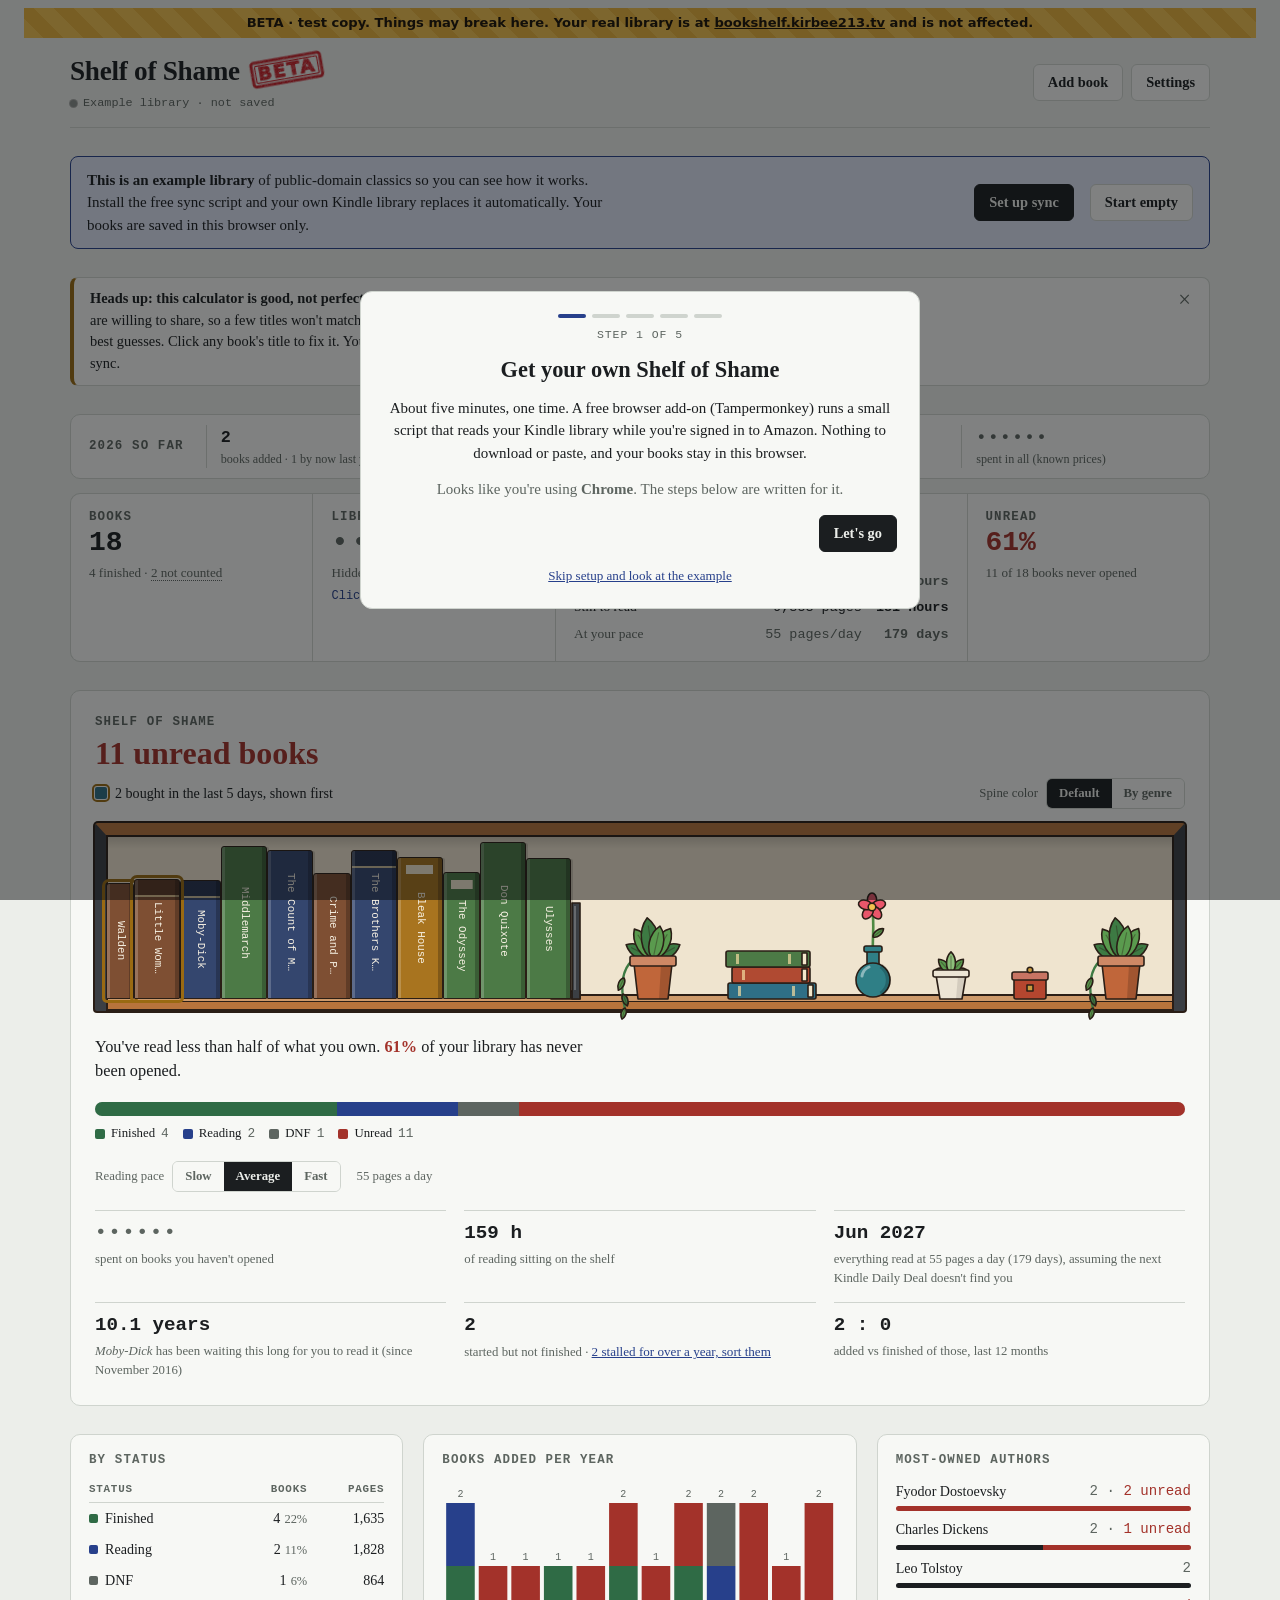
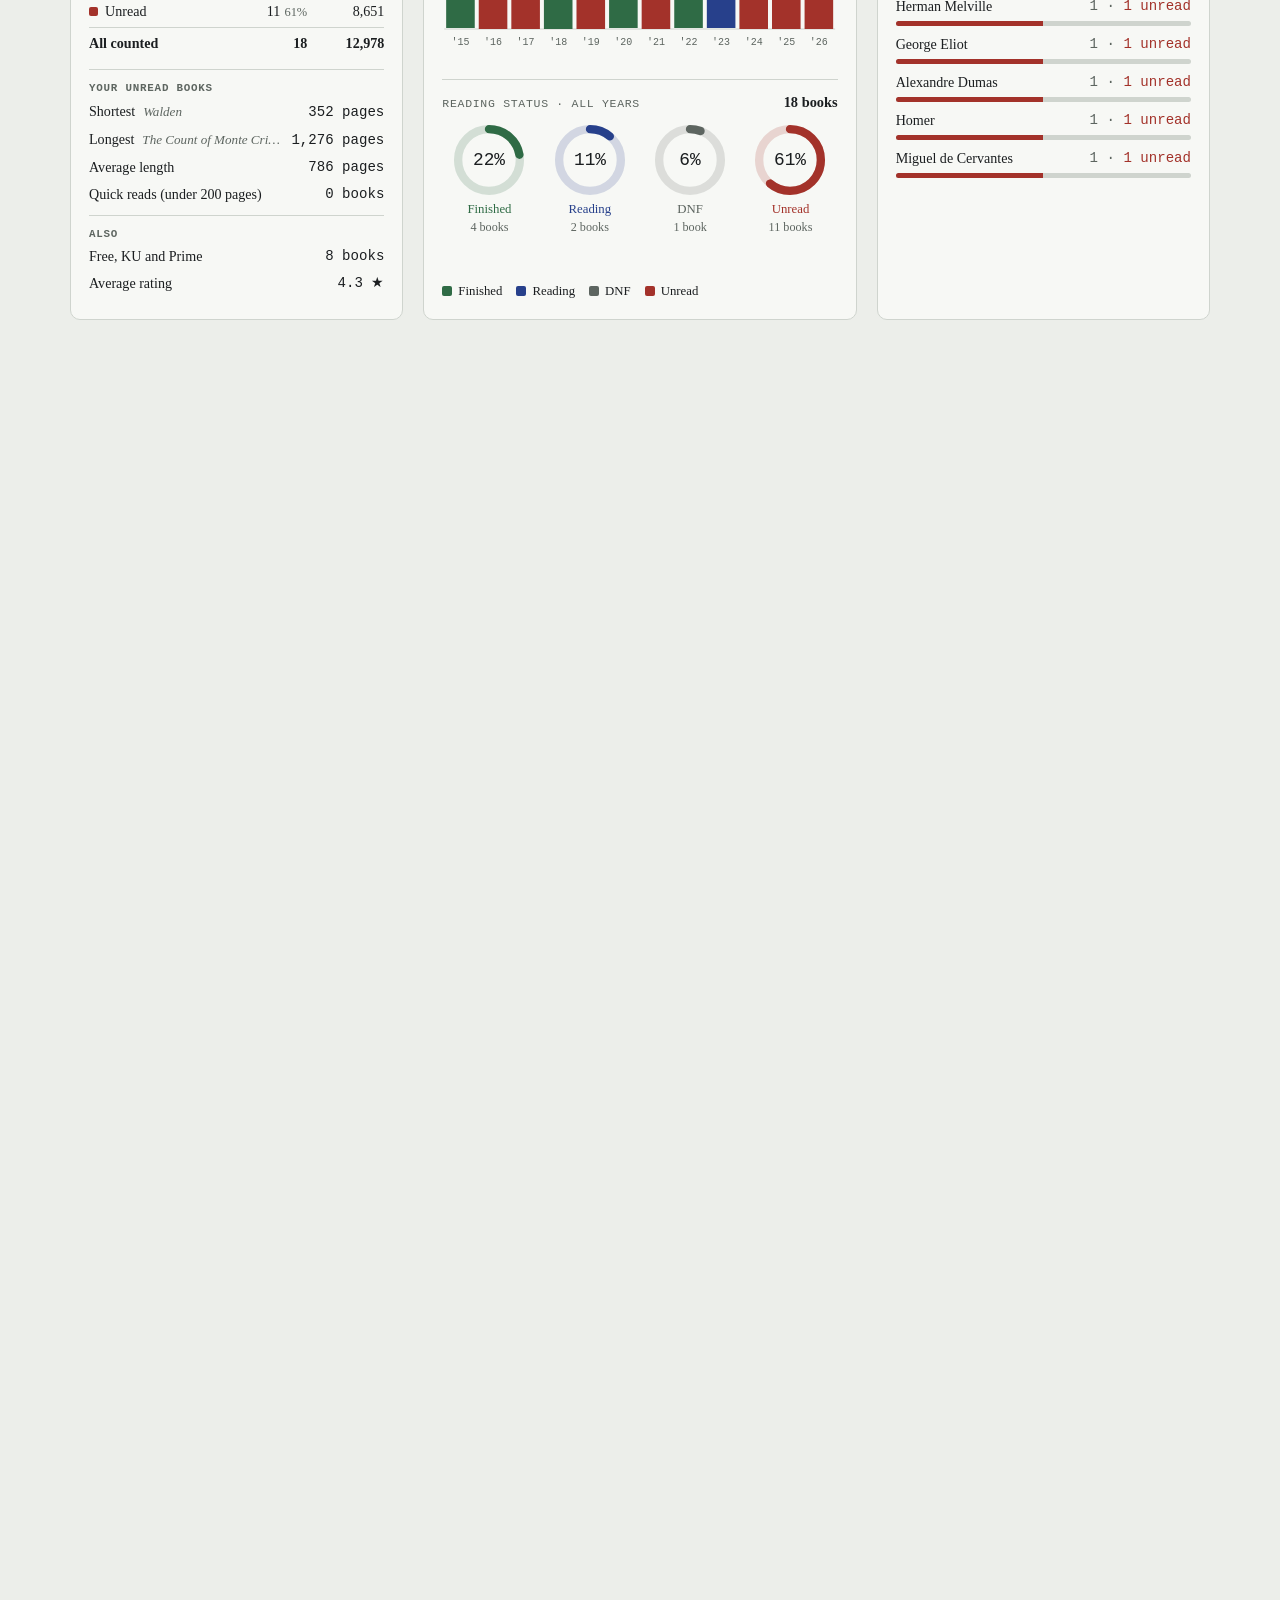
==== commit 74217a7d: "v2.2 beta 12: Accounts tab, and hand-set books still move forward on sync What's new - Settings now " ====
--- a/index.html
+++ b/index.html
@@ -2,15 +2,15 @@
 <html lang="en">
 <head>
 <meta charset="utf-8">
-<meta http-equiv="Content-Security-Policy" content="default-src 'self'; script-src 'self' 'unsafe-eval' 'sha256-cJEasC1yb0lfSsJ+F2yFU5k6WTJSb9wpwN93VI/gStM=' https://accounts.google.com/gsi/client; style-src 'self' 'unsafe-inline' https://fonts.googleapis.com https://accounts.google.com/gsi/style; font-src https://fonts.gstatic.com; img-src 'self' data: blob:; connect-src 'self' https://openlibrary.org https://www.googleapis.com https://oauth2.googleapis.com https://accounts.google.com; frame-src https://accounts.google.com; object-src 'none'; base-uri 'self'; form-action 'self'">
+<meta http-equiv="Content-Security-Policy" content="default-src 'self'; script-src 'self' 'unsafe-eval' 'sha256-MBGpXgwWE1DFPjl/mHV0OtLlP/X8QnRJG2Q26VobQc8=' https://accounts.google.com/gsi/client; style-src 'self' 'unsafe-inline' https://fonts.googleapis.com https://accounts.google.com/gsi/style; font-src https://fonts.gstatic.com; img-src 'self' data: blob:; connect-src 'self' https://openlibrary.org https://www.googleapis.com https://oauth2.googleapis.com https://accounts.google.com; frame-src https://accounts.google.com; object-src 'none'; base-uri 'self'; form-action 'self'">
 <meta name="viewport" content="width=device-width,initial-scale=1,viewport-fit=cover">
 <title>BETA · Shelf of Shame</title>
-<link rel="icon" type="image/png" href="icon-tag.png?v=2.2.0.0.11" id="favicon">
-<link rel="apple-touch-icon" href="icon-tag-180.png?v=2.2.0.0.11" id="touchicon">
+<link rel="icon" type="image/png" href="icon-tag.png?v=2.2.0.0.12" id="favicon">
+<link rel="apple-touch-icon" href="icon-tag-180.png?v=2.2.0.0.12" id="touchicon">
 <meta name="description" content="The Kindle books you bought and haven't read yet: how many, what they cost and how long they'd take to read.">
 <meta property="og:title" content="Shelf of Shame">
 <meta property="og:description" content="The Kindle books you bought and haven't read yet: how many, what they cost and how long they'd take to read.">
-<meta property="og:image" content="https://betabookshelf.kirbee213.tv/og.png?v=2.2.0.0.11">
+<meta property="og:image" content="https://betabookshelf.kirbee213.tv/og.png?v=2.2.0.0.12">
 <meta property="og:url" content="https://betabookshelf.kirbee213.tv/">
 <meta name="twitter:card" content="summary_large_image">
 <link rel="preconnect" href="https://fonts.googleapis.com">
@@ -552,6 +552,15 @@
 .check{display:flex;gap:8px;align-items:center;font-size:.88rem}
 .note{font-size:.8rem;color:var(--muted);margin:0}
 .dlg-foot{display:flex;flex-wrap:wrap;gap:8px;justify-content:space-between;align-items:center}
+.settabs{margin:0 0 12px}
+.acct{border:1px solid var(--rule);border-radius:8px;padding:12px 14px;margin:12px 0;display:grid;gap:6px}
+.acct h4{margin:0;font-size:1rem}
+.acct dl{display:grid;grid-template-columns:max-content 1fr;gap:3px 12px;margin:0;font-size:.9rem}
+.acct dt{color:var(--muted)}.acct dd{margin:0;min-width:0;overflow-wrap:anywhere}
+.acct .ok{color:var(--ok);font-weight:600;font-size:.85rem}.acct .bad{color:var(--shame);font-weight:600;font-size:.85rem}
+.acct .row{display:flex;flex-wrap:wrap;gap:8px;margin-top:4px}.acct a.btn{color:var(--ink);text-decoration:none;display:inline-block}
+.acct .result:empty{display:none}
+@media (max-width:480px){.acct dl{grid-template-columns:1fr;gap:0}.acct dd{margin-bottom:6px}}
 .verline{margin:12px 0 0;font-size:.8rem;color:var(--muted);text-align:center}
 .result{font-size:.88rem;min-height:1.3em}
 .result.err{color:var(--shame)}
@@ -744,6 +753,8 @@
 <dialog id="dlgSettings">
   <form class="dlg" id="setForm">
     <div class="dlg-head"><h2>Settings</h2><button type="button" class="x" id="setClose" aria-label="Close">×</button></div>
+    <div class="tabs settabs" role="tablist" id="setTabs"><button type="button" class="tab" role="tab" data-t="general" aria-selected="true">General</button><button type="button" class="tab" role="tab" data-t="accounts" aria-selected="false">Accounts</button></div>
+    <div data-sp="general">
     <div class="themesect"><h4 id="themeLbl">Theme</h4><div class="themesel" id="themeSel"><button type="button" class="themebtn" id="themeBtn" aria-haspopup="listbox" aria-expanded="false" aria-labelledby="themeLbl themeBtn"></button><ul class="themelist" id="themePick" role="listbox" aria-labelledby="themeLbl" tabindex="-1" hidden></ul></div></div>
     <div class="form">
       <label>Pages to assume when unknown<input type="number" id="sPages" min="1"></label>
@@ -761,6 +772,8 @@
     <p class="note">Kindle doesn't report page counts or prices, so unknown values use the numbers above. Values you enter per book always win. About one minute per page is typical for adult fiction.</p>
     <div class="files"><h4>Files and backups</h4><p class="note">Only needed if you don't use the sync script, or to move your library to another browser.</p><div class="row"><button type="button" class="btn" id="btnImport">Import a file</button><button type="button" class="btn" id="btnExport">Back up library</button></div></div>
     <div class="dlg-foot"><div class="row"><button type="button" class="btn danger" id="wipe">Delete all books</button><span class="result err" id="wipeConfirm"></span></div><button type="submit" class="btn primary">Save</button></div>
+    </div>
+    <div data-sp="accounts" id="acctPanel" hidden></div>
     <p class="verline" id="verLine"></p>
   </form>
 </dialog>
@@ -1026,6 +1039,17 @@
 const yearsAgo = d => { const ms = Date.now() - new Date(d).getTime(); return ms / 3.156e10; };
 const uid = () => Date.now().toString(36) + Math.random().toString(36).slice(2, 7);
 
+// A status or progress set by hand stays put, except that a sync may carry the book forward (unread, then reading, then finished,
+// or a higher percentage). It never moves a book back, and a book given up on by hand stays given up on.
+const STATUS_RANK = {unread: 0, reading: 1, finished: 2};
+function moveForward(b, status, progress) {
+  if (b.status === 'abandoned') return false;
+  const was = b.status, wasP = b.progress || 0;
+  if (progress != null && !isNaN(progress) && progress > wasP) { b.progress = progress; const st = statusFromProgress(progress); if ((STATUS_RANK[st] ?? -1) > (STATUS_RANK[b.status] ?? 0)) b.status = st; }
+  if (status && status !== 'abandoned' && (STATUS_RANK[status] ?? -1) > (STATUS_RANK[b.status] ?? 0)) { b.status = status; if (status === 'finished') b.progress = 100; }
+  if (b.status === 'reading' && was !== 'reading' && !b.readingSince) b.readingSince = new Date().toISOString().slice(0, 10);
+  return b.status !== was || (b.progress || 0) !== wasP;
+}
 function statusFromProgress(p) {
   if (p == null || isNaN(p)) return null;
   if (p >= S.settings.doneAt) return 'finished';
@@ -1899,7 +1923,7 @@
     pages: num($('#ePages').value), price: num($('#ePrice').value), date: $('#eDate').value || '',
     ...(($('#eDate').value || '') !== ((editing && editing.date) || '') ? {dateManual: true, dateEst: false} : {}),
     ...(editing && String($('#ePrice').value) !== String(editing.price ?? '') ? {priceManual: true} : {}),
-    source: $('#eSource').value, rating: +$('#eRating').value, lock: true, excluded: $('#eExclude').checked,
+    source: $('#eSource').value, rating: +$('#eRating').value, excluded: $('#eExclude').checked,
     ...(editing && $('#eSource').value !== editing.source ? {sourceManual: true} : {}),
     ...($('#eGenre').value ? {genre: $('#eGenre').value, genreSrc: 'manual'} : (editing && editing.genreSrc === 'manual' ? {genre: '', genreSrc: '', genreV: 0} : {})),
   };
@@ -1907,6 +1931,8 @@
   const g2 = $('#eGenre2').value, mainG = data.genre !== undefined ? data.genre : editing && editing.genre;
   Object.assign(data, g2 ? {genre2: g2 === 'none' ? '' : g2, genre2Src: 'manual'} : {genre2: secondGenre(editing && (editing.tagsAmz || editing.tags), mainG), genre2Src: ''});
   if (!data.title) return;
+  // Only a status or progress actually changed here counts as set by hand; saving a genre or the leave-out box doesn't
+  data.lock = !editing || !!editing.lock || data.status !== editing.status || data.progress !== (editing.progress || 0);
   if (editing) Object.assign(editing, data);
   else { leaveDemo(true); S.books.unshift({id: uid(), ...data}); }
   $('#dlgEdit').close(); renderAll(); scheduleSave(); toast(editing ? 'Saved' : 'Book added');
@@ -1925,8 +1951,16 @@
   $('#sPages').value = s.defPages; $('#sPrice').value = s.defPrice; $('#sMin').value = s.minPerPage; $('#sDay').value = s.pagesPerDay;
   $('#sCur').value = s.currency; $('#sDone').value = s.doneAt; $('#sBorrowed').checked = s.borrowed; $('#sSharedTab').checked = !!s.sharedTab; $('#sSamples').checked = s.samples; $('#sGrAll').checked = !!s.grAll; $('#sExtras').checked = !!s.extras;
   wipeArmed = false; $('#wipeConfirm').textContent = '';
+  setTab('general');
   $('#dlgSettings').showModal();
 };
+// Settings has two tabs: General, and Accounts (which accounts the sync reads, checked each time the tab opens)
+function setTab(t) {
+  document.querySelectorAll('#setTabs .tab').forEach(b => b.setAttribute('aria-selected', b.dataset.t === t));
+  document.querySelectorAll('#setForm [data-sp]').forEach(p => { p.hidden = p.dataset.sp !== t; });
+  if (t === 'accounts') renderAccounts();
+}
+$('#setTabs').addEventListener('click', e => { const b = e.target.closest('.tab'); if (b) setTab(b.dataset.t); });
 // ---------- themes ----------
 const THEMES = [
   ['default', 'Default', 'Follows your device', ['#eceeea', '#1a1e21', '#27408b', '#a3322a']],
@@ -1946,7 +1980,7 @@
   // Tab and home-screen icon: the jack-o'-lantern book in Spooky, the heart boxers in Crawl, the book with its price tag otherwise
   // Swapping in a new <link> (not just changing href) makes Safari and Firefox notice too
   const ico = t === 'halloween' ? 'web' : t === 'crawl' ? 'boxers' : 'tag';
-  [['favicon', `icon-${ico}.png?v=2.2.0.0.11`], ['touchicon', `icon-${ico}-180.png?v=2.2.0.0.11`]].forEach(([id, href]) => {
+  [['favicon', `icon-${ico}.png?v=2.2.0.0.12`], ['touchicon', `icon-${ico}-180.png?v=2.2.0.0.12`]].forEach(([id, href]) => {
     const old = document.getElementById(id); if (!old || old.getAttribute('href') === href) return;
     const n = old.cloneNode(); n.setAttribute('href', href); old.replaceWith(n);
   });
@@ -2164,7 +2198,7 @@
         if (inc.progress != null && kind === 'kindle') m.progress = inc.progress;
         if (inc.status) m.status = inc.status;
         if (kind === 'goodreads' && inc.progress != null && (inc.status !== 'reading' || !m.progress)) m.progress = inc.progress;
-      }
+      } else moveForward(m, inc.status, kind === 'kindle' ? inc.progress : null);
       updated++;
     } else {
       const b = {
@@ -2297,7 +2331,7 @@
   if (!d || d.klc !== 1 || (e.origin && e.origin !== location.origin && location.origin !== 'null')) return;
   if (d.type === 'ready') { checkScriptVersion(d.version); enableSync(); }
   else if (d.type === 'progress') { syncProgress(d.msg); if (bridgeWaiters) bridgeWaiters.poke(); }
-  else if ((d.type === 'binfoResult' || d.type === 'grgenreResult') && kpWaiters[d.id]) { const w = kpWaiters[d.id]; delete kpWaiters[d.id]; try { w(JSON.parse(d.data)); } catch { w(null); } }
+  else if (/^(binfo|grgenre|accounts|forget)Result$/.test(d.type) && kpWaiters[d.id]) { const w = kpWaiters[d.id]; delete kpWaiters[d.id]; try { w(JSON.parse(d.data)); } catch { w(null); } }
   else if (d.type === 'result' && bridgeWaiters) { const w = bridgeWaiters; bridgeWaiters = null; try { w.resolve(JSON.parse(d.data)); } catch (err) { w.reject(err); } }
 });
 // ---------- phone sync bookmark: amazon.com opens this page with #bm and hands over what it read there ----------
@@ -2433,7 +2467,7 @@
     if (src && !b.sourceManual) b.source = src;
     // A "purchase" with no order behind it wasn't bought: dictionaries and user guides come with the Kindle, anything else was free
     if (src === 'purchase' && !o.orderDetailURL && !o.orderId && !b.sourceManual && !(hasPaid(b) && b.priceSrc !== 'order')) b.source = DEVICE_EXTRA.test(b.title) ? 'device' : 'free';
-    if (/^READ$/i.test(o.readStatus || '') && !b.lock && b.status !== 'finished') { b.status = 'finished'; b.progress = 100; }
+    if (/^READ$/i.test(o.readStatus || '') && b.status !== 'finished') { if (!b.lock) { b.status = 'finished'; b.progress = 100; } else moveForward(b, 'finished', null); }
   }
   markExtras();
   return n;
@@ -2539,6 +2573,61 @@
   } finally { kpRunning = false; tryReload(); }
   setTimeout(lookupAltGenres, 1500);
 }
+// ---------- Settings > Accounts: which Goodreads and Amazon accounts the sync reads, and forgetting one ----------
+function askScript(type, extra, wait) {
+  if (hasCore) return Promise.resolve().then(() => type === 'accounts' ? KLC_CORE.accounts() : KLC_CORE.forget(extra.site)).catch(() => null);
+  return new Promise(resolve => {
+    const id = ++kpSeq; kpWaiters[id] = resolve;
+    postBridge({type, id, ...extra});
+    setTimeout(() => { if (kpWaiters[id]) { delete kpWaiters[id]; resolve(null); } }, wait); // an older script doesn't answer
+  });
+}
+const whenText = t => {
+  const d = new Date(t), now = new Date(), tm = d.toLocaleTimeString([], {hour: 'numeric', minute: '2-digit'});
+  const day = n => new Date(now.getFullYear(), now.getMonth(), now.getDate() - n).toDateString();
+  return d.toDateString() === day(0) ? 'today ' + tm : d.toDateString() === day(1) ? 'yesterday ' + tm : d.toLocaleDateString([], {month: 'short', day: 'numeric'}) + ' ' + tm;
+};
+let acctSeq = 0;
+async function renderAccounts() {
+  const el = $('#acctPanel'); if (!el) return;
+  const seq = ++acctSeq;
+  const intro = `<p class="note">The sync script reads each site with the sign-in already in this browser. It can't sign you out itself, so <b>Sign out</b> opens that site's sign-out page in a new tab. <b>Forget</b> clears what this site remembers about the account, so the next sync starts fresh. Books already on your shelf stay.</p>`;
+  const drive = driveAcctCard();
+  if (!syncOn && !hasCore) { el.innerHTML = intro + `<section class="acct"><h4>Goodreads and Amazon</h4><p class="note">The sync script isn't connected in this browser, so there are no accounts to show. Set it up under General.</p></section>` + drive; wireDriveCard(); return; }
+  const shell = (gr, amz) => intro + gr + amz + drive;
+  const wait = n => `<section class="acct"><h4>${n}</h4><p class="note">Checking who is signed in…</p></section>`;
+  el.innerHTML = shell(wait('Goodreads'), wait('Amazon (Kindle)')); wireDriveCard();
+  const data = await askScript('accounts', {}, 45000);
+  if (seq !== acctSeq) return;
+  if (!data) { el.innerHTML = shell(`<section class="acct"><h4>Goodreads and Amazon</h4><p class="note">The sync script didn't answer. Update it under General, then try again.</p></section>`, ''); wireDriveCard(); return; }
+  const card = (site, title, a, outUrl, inUrl, label, what) => {
+    const now = a.now || {}, from = a.from;
+    const nameOf = x => x.name || (x.id ? 'account #' + x.id : 'an account whose name isn\'t shown');
+    const nowTxt = now.error ? `Couldn't check (${esc(now.error)})` : now.signedIn ? esc(nameOf(now)) + (now.host ? ' · ' + esc(now.host.replace(/^www\./, '')) : '') : 'Not signed in';
+    const fromTxt = from ? `${esc(nameOf(from))}${from.host ? ' · ' + esc(from.host.replace(/^www\./, '')) : ''} · ${esc(whenText(from.time))} · ${fmtInt(from.count || 0)} books` : 'Nothing synced yet';
+    const same = site === 'gr' ? (x, y) => x.id === y.id : (x, y) => x.host === y.host && (x.cid && y.cid ? x.cid === y.cid : !!(x.name && y.name) && x.name.toLowerCase() === y.name.toLowerCase());
+    const known = x => site === 'gr' ? !!x.id : !!(x.cid || x.name);
+    let st = '';
+    if (now.signedIn && from && known(now) && known(from)) st = same(now, from) ? `<span class="ok">✓ Same account</span>` : `<span class="bad">⚠ Different account. The next sync reads ${esc(nameOf(now))}'s ${what}.</span>`;
+    else if (!now.signedIn && !now.error && from) st = `<span class="bad">Signed out of ${label}. Sign in again for the next sync to read your ${what}.</span>`;
+    return `<section class="acct"><h4>${title}</h4><dl><dt>Signed in now</dt><dd>${nowTxt}</dd><dt>Last sync used</dt><dd>${fromTxt}</dd></dl>${st}
+      <div class="row">${from || now.signedIn ? `<button type="button" class="btn" data-forget="${site}">Forget this account</button>` : ''}${now.signedIn ? `<a class="btn" href="${outUrl}" target="_blank" rel="noopener">Sign out of ${label} ↗</a>` : `<a class="btn" href="${inUrl}" target="_blank" rel="noopener">Sign in at ${label} ↗</a>`}</div>
+      <p class="result" data-fmsg="${site}"></p></section>`;
+  };
+  const host = /^www\.amazon\.[a-z.]+$/.test((data.amz.now && data.amz.now.host) || '') ? data.amz.now.host : 'www.amazon.com';
+  el.innerHTML = shell(card('gr', 'Goodreads', data.gr, 'https://www.goodreads.com/user/sign_out', 'https://www.goodreads.com/user/sign_in', 'Goodreads', 'shelves'),
+    card('amz', 'Amazon (Kindle)', data.amz, `https://${host}/gp/flex/sign-out.html?action=sign-out`, `https://${host}/hz/mycd/digital-console/contentlist/booksAll/dateDsc/`, 'Amazon', 'library'));
+  wireDriveCard();
+  el.querySelectorAll('[data-forget]').forEach(b => b.onclick = async () => {
+    const site = b.dataset.forget, msg = el.querySelector(`[data-fmsg="${site}"]`);
+    if (!b.dataset.armed) { b.dataset.armed = '1'; msg.className = 'result err'; msg.textContent = 'Click Forget again to clear it'; return; }
+    b.disabled = true;
+    const r = await askScript('forget', {site}, 15000);
+    if (!r) { msg.textContent = "The sync script didn't answer."; b.disabled = false; return; }
+    toast(site === 'gr' ? 'Goodreads account forgotten. The next sync starts fresh.' : 'Amazon account and its saved copies forgotten. The next sync reads everything fresh.');
+    renderAccounts();
+  });
+}
 // ---------- genres for books Amazon can't tell us about ----------
 // When a book's Amazon page is gone (taken off sale) or has no category trail, ask Goodreads, then Open Library. Slowly: one book
 // every ten seconds or so, at most 25 per visit, each book asked again only after a month. A title guess is the last resort.
@@ -2596,7 +2685,7 @@
 }
 
 // ---------- tell people when their sync script is behind the site ----------
-const LATEST_SCRIPT = '2.2.0.0.11';
+const LATEST_SCRIPT = '2.2.0.0.12';
 // Beta builds carry a fifth number, the beta count: 2.0.0.0.1 is shown as "2.0 beta 1" (the live build it's heading toward, then which beta)
 const verLabel = v => { const p = String(v || '').split('.'); if (p.length < 5) return String(v || ''); const b = p.pop(); while (p.length > 2 && p[p.length - 1] === '0') p.pop(); return p.join('.') + ' beta ' + b; };
 const SCRIPT_URL = 'https://raw.githubusercontent.com/Kirbeeman/bookshelfcalc-beta/main/kindle-library-calculator-beta.user.js';
@@ -2604,7 +2693,7 @@
 let scriptVer = '';
 // The oldest sync script this page works with. Raise it only when a release changes the script itself;
 // page-only releases leave it alone, so people aren't stopped for updates that don't touch their script.
-const REQUIRED_SCRIPT = '2.2.0.0.11'; // filled in by build.py: the version where the script's code last changed
+const REQUIRED_SCRIPT = '2.2.0.0.12'; // filled in by build.py: the version where the script's code last changed
 function renderVerLine() {
   const el = document.getElementById('verLine'); if (!el) return;
   const sv = scriptVer ? 'v' + verLabel(scriptVer) + (verLess(scriptVer, REQUIRED_SCRIPT) ? ' (update needed)' : '') : 'not installed';
@@ -2682,6 +2771,7 @@
 
 // ---------- what's new (shown in Settings) ----------
 const CHANGES = [
+  ['2.2.0.0.12', ['New Accounts tab in Settings: shows who is signed in at Goodreads and Amazon right now, whose books the last sync read, and which Google account the Drive backup goes to, with a warning when they differ', 'Forget an account to clear what the site remembers about it, or open the site\'s own sign-out page from there', 'When a different Amazon account is signed in than the one the saved Kindle list came from, the sync reads everything fresh instead of using the old copy', 'A book you changed by hand still moves forward when a sync finds you\'ve read further: a higher Kindle percentage, Goodreads currently reading, or finished. It never moves back, and a book you gave up on stays given up on', 'Saving a book\'s genre or the leave-out box no longer stops syncs updating its progress; only changing its status or progress by hand does']],
   ['2.2.0.0.11', ['Goodreads: every sync checks which account is signed in and uses it, replacing a remembered one that differs', 'Goodreads: the account is only ever taken from Goodreads\' own menu bar, never a reviewer\'s or author\'s link', 'Goodreads: when it shows the sync script its sign-in page instead of your shelves, the sync says so instead of finding no books']],
   ['2.2.0.0.10', ['Quest is darker and worn: dark oak around stained, scorched parchment, with a dice pouch and a tankard on the shelf', 'Crawl wears a leather jacket: stitched, studded leather panels and a zipper under the header, a Books Remaining counter in the top bar like a game display, jugs of boom (fuses not lit), red and blue potions in flask holders and one crystal tiara on the shelves, heart-print boxers by the title and as the page icon, and the crystal tiara holding the small genres in place of the globe', 'No candles on any shelf, in any theme']],
   ['2.2.0.0.9', ['Two new themes: Quest (dice, worn maps and dark oak) and Crawl (loot boxes and game system alerts), each with its own shelf adornments', 'Themes are picked from a drop-down, with every name shown in its own theme\'s style']],
@@ -3159,6 +3249,7 @@
       if (interactive) toast("Connected, but this Google account's Drive has no library yet. Sync from Amazon first, and it's saved there.");
       return;
     }
+    if (!gdGet(GK('who'))) { try { const u = (await (await gapi('GET', 'https://www.googleapis.com/drive/v3/about?fields=user(displayName,emailAddress)')).json()).user || {}; gdSet(GK('who'), u.emailAddress || u.displayName || ''); } catch {} }
     if (!S.demo) await gdWrite(f && f.id, {app: 'kindle-library-calculator', saved: new Date().toISOString(), settings: S.settings, books: S.books});
     gdSaveBase(S.books); gd.lastHash = libHash(S.books);
     gdSet('klc-gd-on', '1'); gd.when = Date.now(); gdSet('klc-gd-when', String(gd.when)); gd.err = '';
@@ -3200,12 +3291,23 @@
        <div class="row"><button type="button" class="btn primary" id="gdOn">Connect Google Drive</button></div>`);
   const c = document.getElementById('gdOn'); if (c) c.onclick = () => syncDrive(true);
   const s = document.getElementById('gdSync'); if (s) s.onclick = () => syncDrive(true);
-  const o = document.getElementById('gdOff'); if (o) o.onclick = () => {
-    if (gd.token && window.google?.accounts?.oauth2) try { google.accounts.oauth2.revoke(gd.token, () => {}); } catch {}
-    gd.token = ''; ['klc-gd-on', GK('file'), GK('mtime'), GK('base'), 'klc-gd-when'].forEach(k => gdSet(k, ''));
-    gdStatus('off'); renderDriveSect(); toast('Disconnected. Your library stays here, and the file stays in your Drive until you delete it.');
-  };
-}
+  const o = document.getElementById('gdOff'); if (o) o.onclick = gdDisconnect;
+}
+function gdDisconnect() {
+  if (gd.token && window.google?.accounts?.oauth2) try { google.accounts.oauth2.revoke(gd.token, () => {}); } catch {}
+  gd.token = ''; ['klc-gd-on', GK('file'), GK('mtime'), GK('base'), GK('who'), 'klc-gd-when'].forEach(k => gdSet(k, ''));
+  gdStatus('off'); renderDriveSect(); if (document.getElementById('acctDrive')) { const c = document.getElementById('acctDrive'); c.outerHTML = driveAcctCard(); wireDriveCard(); }
+  toast('Disconnected. Your library stays here, and the file stays in your Drive until you delete it.');
+}
+// Settings > Accounts: which Google account the backup goes to
+function driveAcctCard() {
+  if (hasCore || location.protocol === 'file:') return '';
+  const t = gd.when ? whenText(gd.when) : '';
+  return `<section class="acct" id="acctDrive"><h4>Google Drive backup</h4>` + (gdOn()
+    ? `<dl><dt>Connected as</dt><dd>${esc(gdGet(GK('who')) || 'shown after the next Drive sync')}</dd><dt>Backup file</dt><dd>${esc(GD_NAME)}${t ? ' · saved ' + esc(t) : ''}</dd></dl><div class="row"><button type="button" class="btn" id="acctGdOff">Disconnect</button></div>`
+    : `<p class="note">Not connected. Connect it under General to keep your library in your own Google Drive.</p>`) + `</section>`;
+}
+function wireDriveCard() { const b = document.getElementById('acctGdOff'); if (b) b.onclick = gdDisconnect; }
 function initDrive() {
   if (hasCore || location.protocol === 'file:') return;
   if (!gdOn()) return;
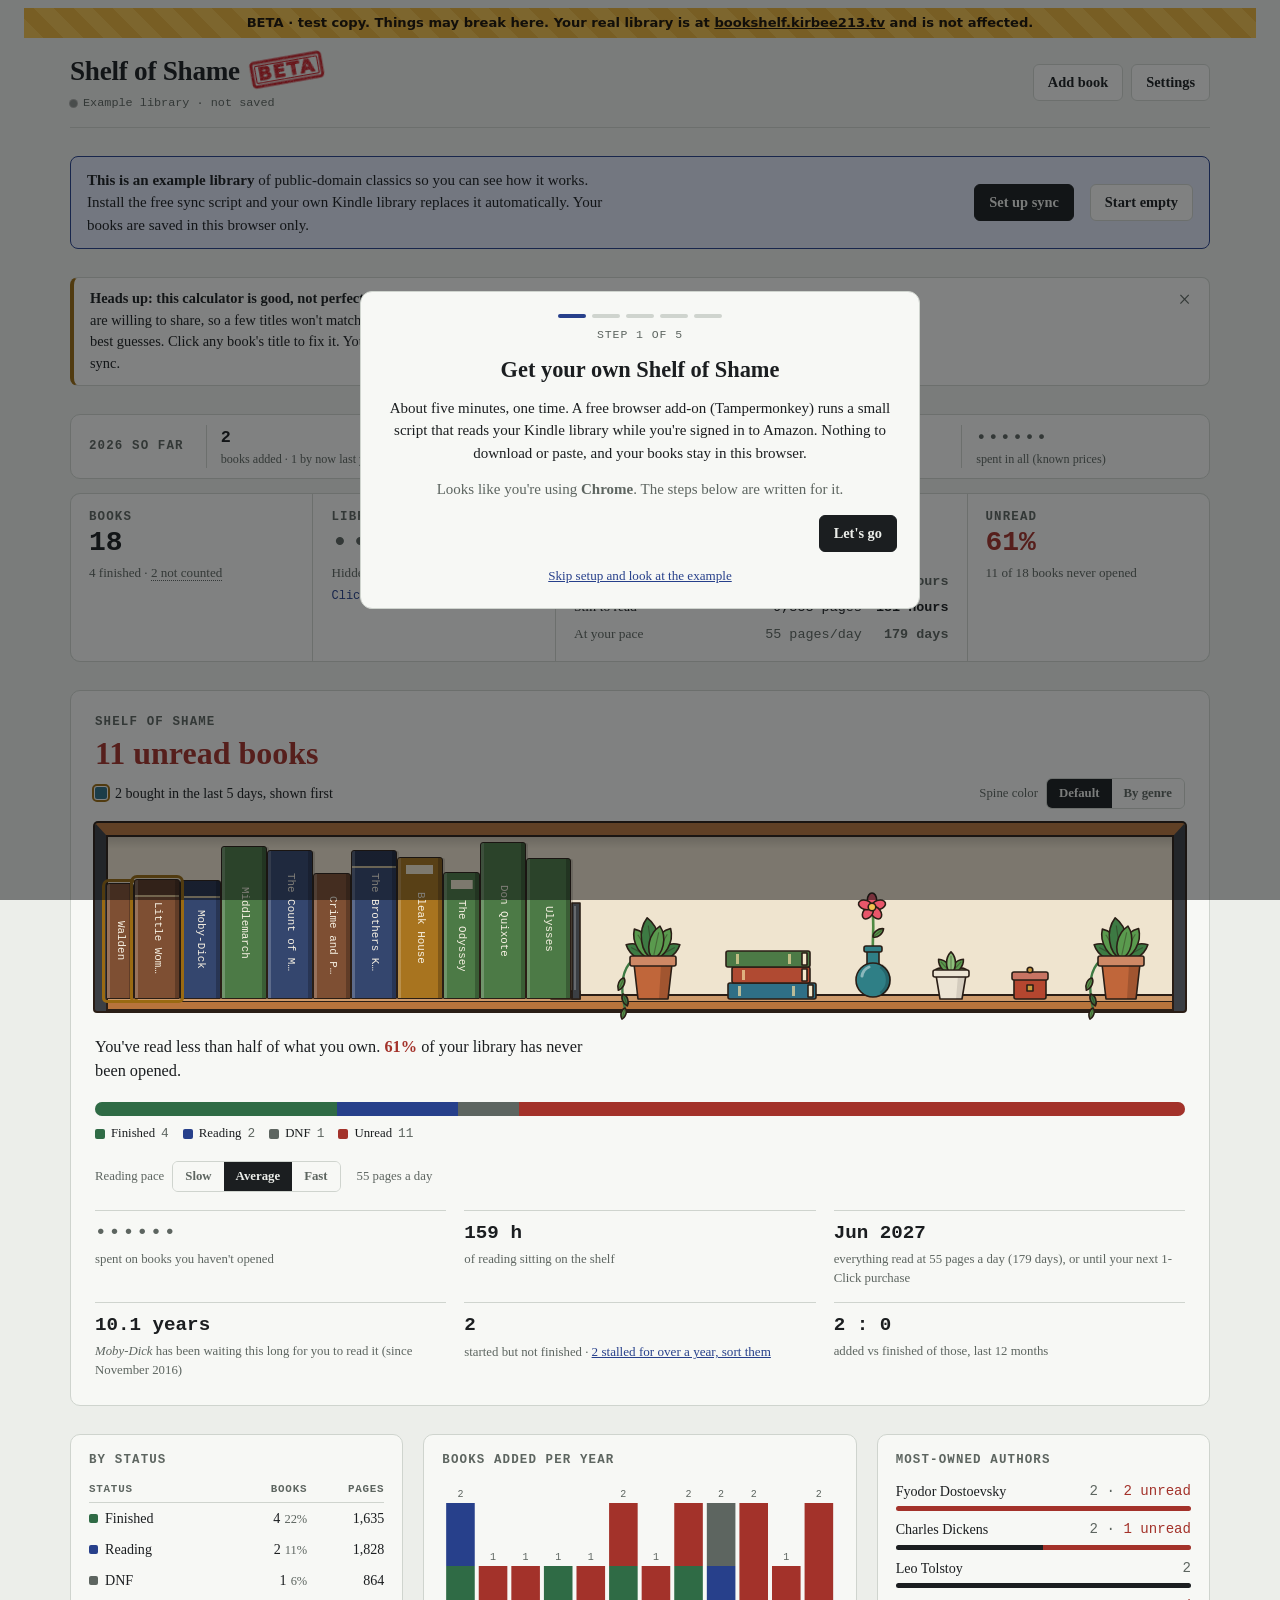
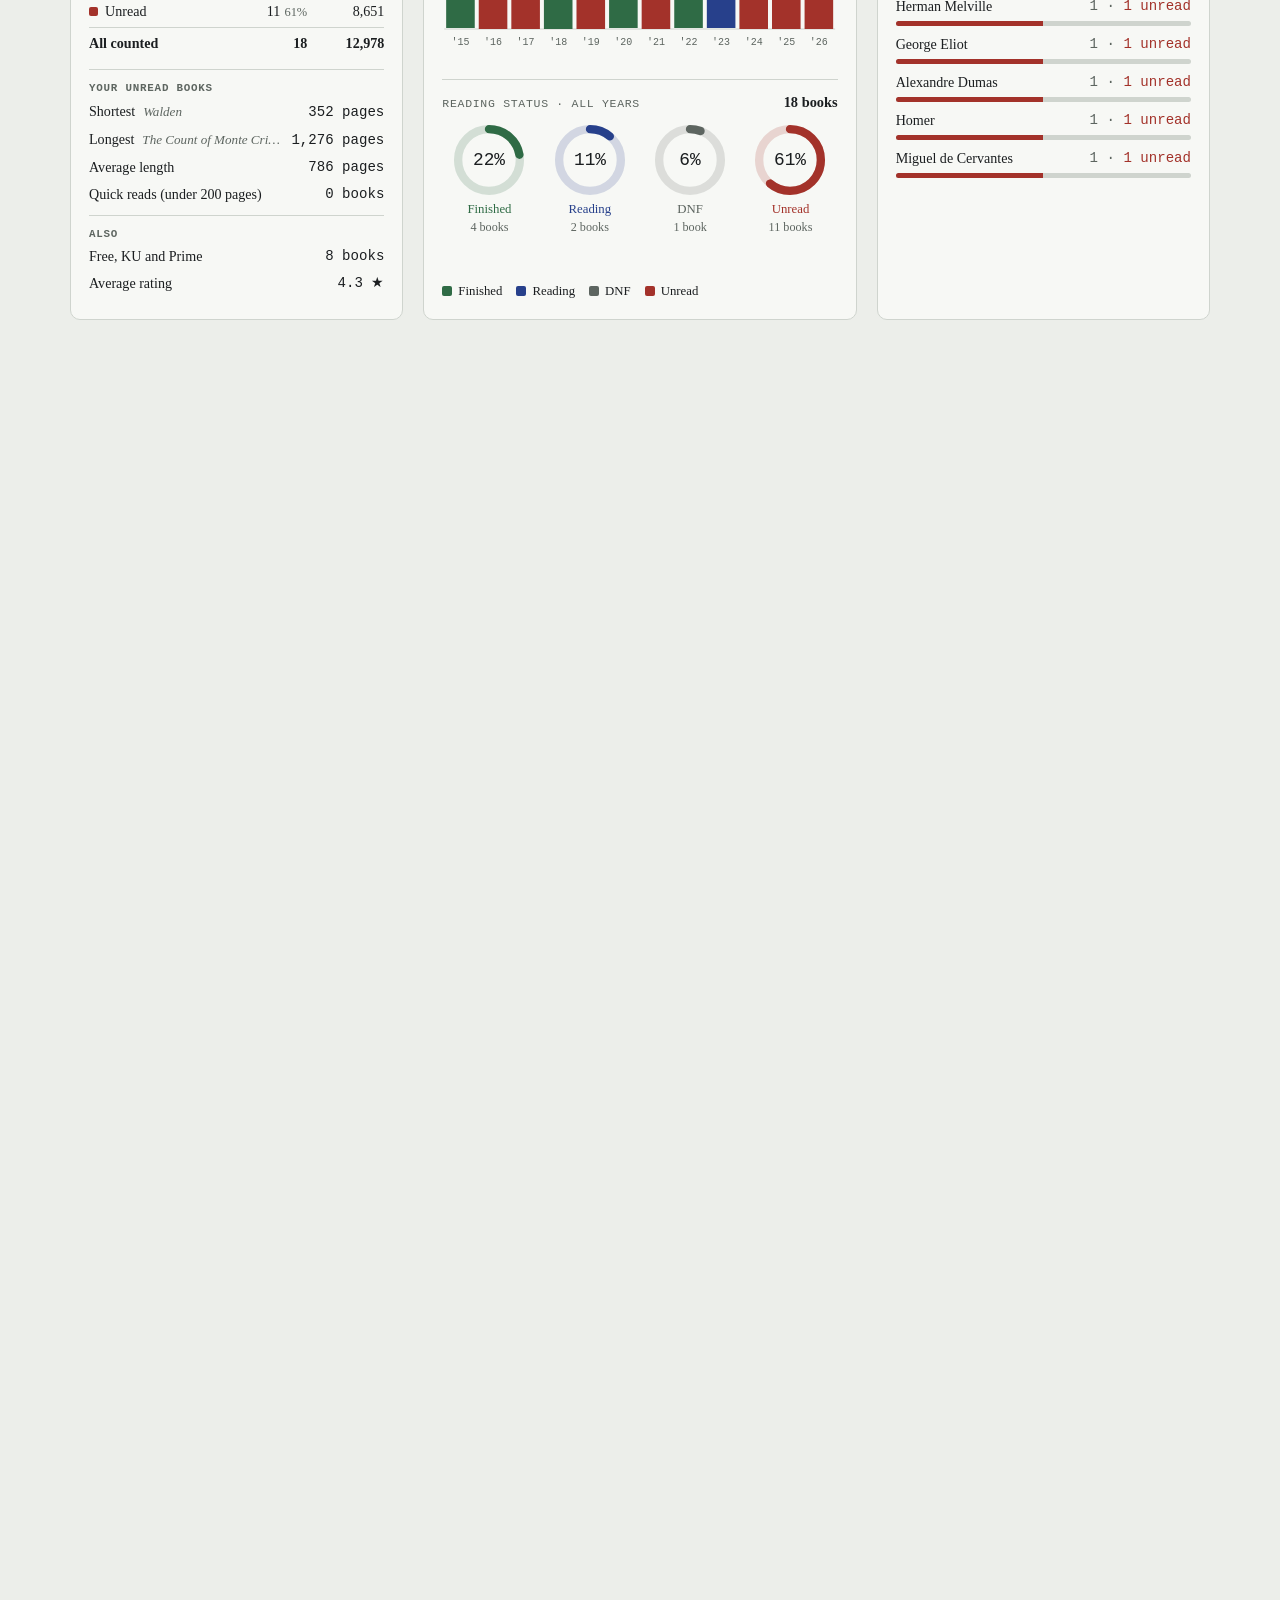
==== commit 79388836: "v2.2 beta 13: a lock shows which books syncs leave alone What's new - A small lock to the left of a " ====
--- a/index.html
+++ b/index.html
@@ -2,15 +2,15 @@
 <html lang="en">
 <head>
 <meta charset="utf-8">
-<meta http-equiv="Content-Security-Policy" content="default-src 'self'; script-src 'self' 'unsafe-eval' 'sha256-MBGpXgwWE1DFPjl/mHV0OtLlP/X8QnRJG2Q26VobQc8=' https://accounts.google.com/gsi/client; style-src 'self' 'unsafe-inline' https://fonts.googleapis.com https://accounts.google.com/gsi/style; font-src https://fonts.gstatic.com; img-src 'self' data: blob:; connect-src 'self' https://openlibrary.org https://www.googleapis.com https://oauth2.googleapis.com https://accounts.google.com; frame-src https://accounts.google.com; object-src 'none'; base-uri 'self'; form-action 'self'">
+<meta http-equiv="Content-Security-Policy" content="default-src 'self'; script-src 'self' 'unsafe-eval' 'sha256-MDpfEtziFngGQIEY1GHGxl08KKmW+mkX0naIBsNF1js=' https://accounts.google.com/gsi/client; style-src 'self' 'unsafe-inline' https://fonts.googleapis.com https://accounts.google.com/gsi/style; font-src https://fonts.gstatic.com; img-src 'self' data: blob:; connect-src 'self' https://openlibrary.org https://www.googleapis.com https://oauth2.googleapis.com https://accounts.google.com; frame-src https://accounts.google.com; object-src 'none'; base-uri 'self'; form-action 'self'">
 <meta name="viewport" content="width=device-width,initial-scale=1,viewport-fit=cover">
 <title>BETA · Shelf of Shame</title>
-<link rel="icon" type="image/png" href="icon-tag.png?v=2.2.0.0.12" id="favicon">
-<link rel="apple-touch-icon" href="icon-tag-180.png?v=2.2.0.0.12" id="touchicon">
+<link rel="icon" type="image/png" href="icon-tag.png?v=2.2.0.0.13" id="favicon">
+<link rel="apple-touch-icon" href="icon-tag-180.png?v=2.2.0.0.13" id="touchicon">
 <meta name="description" content="The Kindle books you bought and haven't read yet: how many, what they cost and how long they'd take to read.">
 <meta property="og:title" content="Shelf of Shame">
 <meta property="og:description" content="The Kindle books you bought and haven't read yet: how many, what they cost and how long they'd take to read.">
-<meta property="og:image" content="https://betabookshelf.kirbee213.tv/og.png?v=2.2.0.0.12">
+<meta property="og:image" content="https://betabookshelf.kirbee213.tv/og.png?v=2.2.0.0.13">
 <meta property="og:url" content="https://betabookshelf.kirbee213.tv/">
 <meta name="twitter:card" content="summary_large_image">
 <link rel="preconnect" href="https://fonts.googleapis.com">
@@ -500,7 +500,7 @@
 th button{background:none;border:0;padding:0;font:inherit;color:inherit;text-transform:inherit;letter-spacing:inherit}
 th button[data-dir]::after{content:" ↓"} th button[data-dir="1"]::after{content:" ↑"}
 td.r,th.r{text-align:right}
-tbody tr:hover{background:var(--bg)}
+tbody tr:hover{background:var(--bg)}:root[data-theme="quest"] tbody tr:hover{background:rgba(110,66,20,.16)}
 .t-title{font-weight:600;cursor:pointer}
 .t-title:hover{text-decoration:underline}
 .t-author{color:var(--muted);font-size:.82rem}
@@ -567,6 +567,18 @@
 
 #toast{position:fixed;left:50%;bottom:calc(20px + env(safe-area-inset-bottom,0px));transform:translateX(-50%);background:var(--ink);color:var(--bg);padding:9px 16px;border-radius:8px;font-size:.88rem;opacity:0;pointer-events:none;transition:opacity .2s}
 #toast.show{opacity:1}
+.lk{display:inline-block;vertical-align:-2px;width:13px;height:16px;margin-right:6px;padding:0;border:0;cursor:pointer;flex:none;background-color:var(--muted);-webkit-mask:url("data:image/svg+xml,%3Csvg xmlns='http://www.w3.org/2000/svg' viewBox='0 0 20 24'%3E%3Cpath d='M5.4 10.5V7a4.6 4.6 0 0 1 9.2 0v3.5' fill='none' stroke='%23000' stroke-width='2.4'/%3E%3Cpath fill-rule='evenodd' d='M4.5 10h11a2.5 2.5 0 0 1 2.5 2.5v7a2.5 2.5 0 0 1-2.5 2.5h-11A2.5 2.5 0 0 1 2 19.5v-7A2.5 2.5 0 0 1 4.5 10Z M10 13.2a1.8 1.8 0 0 0-.85 3.4V19.2h1.7v-2.6A1.8 1.8 0 0 0 10 13.2Z'/%3E%3C/svg%3E") center/contain no-repeat;mask:url("data:image/svg+xml,%3Csvg xmlns='http://www.w3.org/2000/svg' viewBox='0 0 20 24'%3E%3Cpath d='M5.4 10.5V7a4.6 4.6 0 0 1 9.2 0v3.5' fill='none' stroke='%23000' stroke-width='2.4'/%3E%3Cpath fill-rule='evenodd' d='M4.5 10h11a2.5 2.5 0 0 1 2.5 2.5v7a2.5 2.5 0 0 1-2.5 2.5h-11A2.5 2.5 0 0 1 2 19.5v-7A2.5 2.5 0 0 1 4.5 10Z M10 13.2a1.8 1.8 0 0 0-.85 3.4V19.2h1.7v-2.6A1.8 1.8 0 0 0 10 13.2Z'/%3E%3C/svg%3E") center/contain no-repeat;opacity:.85}
+.lk:hover,.lk:focus-visible{opacity:1;background-color:var(--accent)}.lk:focus-visible{outline:2px solid var(--accent);outline-offset:2px}
+:root[data-theme="cozy"] .lk,:root[data-theme="halloween"] .lk,:root[data-theme="sakura"] .lk,:root[data-theme="quest"] .lk,:root[data-theme="crawl"] .lk{-webkit-mask:none;mask:none;background:var(--lki) center/contain no-repeat;width:15px;height:18px;vertical-align:-3px;opacity:1}
+:root[data-theme="cozy"] .lk{--lki:url("data:image/svg+xml,%3Csvg xmlns='http://www.w3.org/2000/svg' viewBox='0 0 20 24'%3E%3Cdefs%3E%3ClinearGradient id='g' x1='0' y1='0' x2='0' y2='1'%3E%3Cstop offset='0' stop-color='%23f7d27c'/%3E%3Cstop offset='1' stop-color='%23a8701c'/%3E%3C/linearGradient%3E%3C/defs%3E%3Cpath d='M5.4 10.5V7a4.6 4.6 0 0 1 9.2 0v3.5' fill='none' stroke='%234a3a22' stroke-width='3.4'/%3E%3Cpath d='M5.4 10.5V7a4.6 4.6 0 0 1 9.2 0v3.5' fill='none' stroke='%23d9d2c0' stroke-width='1.8'/%3E%3Cpath d='M4.5 10h11a2.5 2.5 0 0 1 2.5 2.5v7a2.5 2.5 0 0 1-2.5 2.5h-11A2.5 2.5 0 0 1 2 19.5v-7A2.5 2.5 0 0 1 4.5 10Z' fill='url(%23g)' stroke='%234a2c08' stroke-width='1.1'/%3E%3Cpath d='M3.6 12h12.8' stroke='%23fff3cf' stroke-width='.8' opacity='.7'/%3E%3Cpath d='M10 13.2a1.8 1.8 0 0 0-.85 3.4V19.2h1.7v-2.6A1.8 1.8 0 0 0 10 13.2Z' fill='%232a1806'/%3E%3C/svg%3E")}
+:root[data-theme="halloween"] .lk{--lki:url("data:image/svg+xml,%3Csvg xmlns='http://www.w3.org/2000/svg' viewBox='0 0 20 24'%3E%3Cpath d='M5.4 10.5V7a4.6 4.6 0 0 1 9.2 0v3.5' fill='none' stroke='%231a1022' stroke-width='3.4'/%3E%3Cpath d='M5.4 10.5V7a4.6 4.6 0 0 1 9.2 0v3.5' fill='none' stroke='%238d8a9c' stroke-width='1.8'/%3E%3Cpath d='M4.5 10h11a2.5 2.5 0 0 1 2.5 2.5v7a2.5 2.5 0 0 1-2.5 2.5h-11A2.5 2.5 0 0 1 2 19.5v-7A2.5 2.5 0 0 1 4.5 10Z' fill='%236a3bb0' stroke='%231a0f26' stroke-width='1.1'/%3E%3Cpath d='M3 12.4c2 .8 4-.6 6 .2' stroke='%239a6be0' stroke-width='.9' fill='none'/%3E%3Cpath d='M10 13.2a1.8 1.8 0 0 0-.85 3.4V19.2h1.7v-2.6A1.8 1.8 0 0 0 10 13.2Z' fill='%239be35a'/%3E%3Cpath d='M9.3 19.2h1.4v2.4a.7.9 0 0 1-1.4 0Z' fill='%239be35a'/%3E%3Ccircle cx='10' cy='23.2' r='.65' fill='%239be35a'/%3E%3C/svg%3E")}
+:root[data-theme="sakura"] .lk{--lki:url("data:image/svg+xml,%3Csvg xmlns='http://www.w3.org/2000/svg' viewBox='0 0 20 24'%3E%3Cpath d='M5.6 12V7.2a4.4 4.4 0 0 1 8.8 0V12' fill='none' stroke='%23e8418e' stroke-width='3.2' stroke-linecap='round'/%3E%3Cpath d='M5.6 12V7.2a4.4 4.4 0 0 1 8.8 0V12' fill='none' stroke='%23ffd1e3' stroke-width='1.6' stroke-linecap='round'/%3E%3Cpath d='M10 23.2C4 19.3 1.6 16.6 1.6 13.6a4.1 4.1 0 0 1 8.4-1.6 4.1 4.1 0 0 1 8.4 1.6c0 3-2.4 5.7-8.4 9.6Z' fill='%23ff7cb3' stroke='%23e8418e' stroke-width='1.1'/%3E%3Cellipse cx='6' cy='14' rx='1.8' ry='1.1' fill='%23fff' opacity='.55'/%3E%3Cpath d='M10 14.3a1.6 1.6 0 0 0-.75 3V19h1.5v-1.7a1.6 1.6 0 0 0-.75-3Z' fill='%23fff'/%3E%3C/svg%3E")}
+:root[data-theme="quest"] .lk{--lki:url("data:image/svg+xml,%3Csvg xmlns='http://www.w3.org/2000/svg' viewBox='0 0 20 24'%3E%3Cpath d='M5.4 10.5V7a4.6 4.6 0 0 1 9.2 0v3.5' fill='none' stroke='%23120d08' stroke-width='3.6'/%3E%3Cpath d='M5.4 10.5V7a4.6 4.6 0 0 1 9.2 0v3.5' fill='none' stroke='%236e6458' stroke-width='2'/%3E%3Cpath d='M2.4 10.2h15.2v6.3a7.6 6.6 0 0 1-15.2 0Z' fill='%233d342b' stroke='%23120d08' stroke-width='1.1'/%3E%3Cpath d='M3.4 11.2h13.2v5.3a6.6 5.6 0 0 1-13.2 0Z' fill='none' stroke='%23c9a24a' stroke-width='.9'/%3E%3Ccircle cx='4.6' cy='12.4' r='.8' fill='%23c9a24a'/%3E%3Ccircle cx='15.4' cy='12.4' r='.8' fill='%23c9a24a'/%3E%3Cpath d='M10 13.4a1.7 1.7 0 0 0-.8 3.2v2.6h1.6v-2.6a1.7 1.7 0 0 0-.8-3.2Z' fill='%23e9d38c'/%3E%3C/svg%3E")}
+:root[data-theme="crawl"] .lk{--lki:url("data:image/svg+xml,%3Csvg xmlns='http://www.w3.org/2000/svg' viewBox='0 0 20 24' shape-rendering='crispEdges'%3E%3Crect x='5' y='2' width='10' height='2' fill='%23050607'/%3E%3Crect x='3' y='4' width='4' height='7' fill='%23050607'/%3E%3Crect x='13' y='4' width='4' height='7' fill='%23050607'/%3E%3Crect x='7' y='2' width='6' height='2' fill='%2322d3ee'/%3E%3Crect x='5' y='4' width='2' height='7' fill='%2322d3ee'/%3E%3Crect x='13' y='4' width='2' height='7' fill='%2322d3ee'/%3E%3Crect x='1' y='10' width='18' height='13' fill='%23050607'/%3E%3Crect x='3' y='11' width='14' height='11' fill='%23ffcc00'/%3E%3Crect x='3' y='11' width='14' height='2' fill='%23fff07a'/%3E%3Crect x='3' y='20' width='14' height='2' fill='%23d99a00'/%3E%3Crect x='9' y='14' width='2' height='2' fill='%23050607'/%3E%3Crect x='9' y='16' width='2' height='3' fill='%23050607'/%3E%3C/svg%3E")}
+:root[data-theme="cozy"] .lk:hover,:root[data-theme="halloween"] .lk:hover,:root[data-theme="sakura"] .lk:hover,:root[data-theme="quest"] .lk:hover,:root[data-theme="crawl"] .lk:hover{transform:rotate(-8deg) scale(1.12)}
+#lockTip{position:fixed;z-index:60;max-width:260px;background:var(--paper);color:var(--ink);border:1px solid var(--rule);font-size:.8rem;line-height:1.35;padding:7px 10px;border-radius:6px;pointer-events:none;box-shadow:0 4px 14px rgba(0,0,0,.25)}
+.form .etitle{grid-column:1/-1;display:flex;align-items:flex-end;gap:2px}.form .etitle label{flex:1}.etitle .lk{margin:0 6px 11px 0}
+#toast button{all:unset;cursor:pointer;margin-left:12px;font-weight:700;text-decoration:underline}#toast.act{pointer-events:auto}
 
 @media (max-width:900px){.grid3{grid-template-columns:1fr}.pile{grid-template-columns:1fr}}
 @media (max-width:640px){.tiles{grid-template-columns:repeat(2,minmax(0,1fr))}.tile.shame{grid-column:1/-1;order:3;border-radius:0!important}.tile.time{grid-column:1/-1;order:4;border-radius:0 0 9px 9px!important}.tile:first-child{border-radius:9px 0 0 0}.tile:nth-child(2){border-radius:0 9px 0 0}.tile:nth-child(3){border-radius:0 0 0 9px}.tile:last-child{border-radius:0 0 9px 0}.tile .big{font-size:1.35rem}h1{font-size:1.35rem}.form{grid-template-columns:1fr}.facts{grid-template-columns:1fr 1fr}}
@@ -727,7 +739,7 @@
   <form class="dlg" id="editForm">
     <div class="dlg-head"><h2 id="editH">Edit book</h2><button type="button" class="x" id="editClose" aria-label="Close">×</button></div>
     <div class="form">
-      <label class="full">Title<input type="text" id="eTitle" required></label>
+      <div class="etitle"><button type="button" class="lk" id="eLock" hidden></button><label>Title<input type="text" id="eTitle" required></label></div>
       <label>Author<input type="text" id="eAuthor"></label>
       <label>ASIN<input type="text" id="eAsin"></label>
       <label>Status<select id="eStatus"><option value="unread">Unread</option><option value="reading">Reading</option><option value="finished">Finished</option><option value="abandoned">DNF (Did Not Finish)</option></select></label>
@@ -1796,7 +1808,7 @@
     const pr = hasPaid(b) ? fmtMoney(+b.price) : b.kp != null && b.source !== 'free' && b.source !== 'device' ? `<span class="est" title="Today's Kindle price (not what you paid)">now ${fmtMoney(b.kp)}</span>` : (b.source === 'purchase' ? `<span class="est" title="Guess from Settings">~${fmtMoney(S.settings.defPrice)}</span>` : '—');
     const pg = b.pages > 0 ? fmtInt(b.pages) : `<span class="est">~${S.settings.defPages}</span>`;
     return `<tr data-id="${esc(b.id)}">
-      <td style="min-width:220px"><div class="t-title" data-edit="${esc(b.id)}" tabindex="0">${esc(b.title)}${src}</div><div class="t-author">${esc(b.author || '')}<button type="button" class="rowex" data-ex="${esc(b.id)}" title="${b.excluded ? 'Count this book in the totals again' : 'Leave this book out of the totals, value, charts and Shelf of Shame'}">${b.excluded ? 'count it again' : 'leave out'}</button></div>${b.genre && b.genre !== 'unknown' ? `<div class="t-genre"><span class="gsw"><i style="background:var(--g-${GENRES[b.genre] ? b.genre : 'unknown'})"></i>${esc(genreLabel(b))}${b.genreSrc === 'guess' ? '<span class="guessed" title="No Amazon store page for this book, so the genre is guessed from its title. Click the title to change it.">guessed</span>' : ''}</span>${b.genre2 && GENRES[b.genre2] && b.genre2 !== b.genre ? `<span class="plus">+</span><span class="gsw"><i style="background:var(--g-${b.genre2})"></i>${esc(GENRES[b.genre2])}</span>` : ''}${tagsShown(b).map(t => `<button type="button" class="tag${t === (S.sub ? S.tag + ' › ' + S.sub : S.tag) ? ' on' : ''}" data-tag="${esc(t)}">${esc(t)}</button>`).join('')}</div>` : ''}</td>
+      <td style="min-width:220px"><div class="t-title" data-edit="${esc(b.id)}" tabindex="0">${lockBtn(b)}${esc(b.title)}${src}</div><div class="t-author">${esc(b.author || '')}<button type="button" class="rowex" data-ex="${esc(b.id)}" title="${b.excluded ? 'Count this book in the totals again' : 'Leave this book out of the totals, value, charts and Shelf of Shame'}">${b.excluded ? 'count it again' : 'leave out'}</button></div>${b.genre && b.genre !== 'unknown' ? `<div class="t-genre"><span class="gsw"><i style="background:var(--g-${GENRES[b.genre] ? b.genre : 'unknown'})"></i>${esc(genreLabel(b))}${b.genreSrc === 'guess' ? '<span class="guessed" title="No Amazon store page for this book, so the genre is guessed from its title. Click the title to change it.">guessed</span>' : ''}</span>${b.genre2 && GENRES[b.genre2] && b.genre2 !== b.genre ? `<span class="plus">+</span><span class="gsw"><i style="background:var(--g-${b.genre2})"></i>${esc(GENRES[b.genre2])}</span>` : ''}${tagsShown(b).map(t => `<button type="button" class="tag${t === (S.sub ? S.tag + ' › ' + S.sub : S.tag) ? ' on' : ''}" data-tag="${esc(t)}">${esc(t)}</button>`).join('')}</div>` : ''}</td>
       <td><select class="st ${b.status}" data-st="${esc(b.id)}" aria-label="Status">${Object.entries(STATUS).map(([v,l]) => `<option value="${v}"${v === b.status ? ' selected' : ''}>${l}</option>`).join('')}</select></td>
       <td><div class="prog"><div class="track"><i style="width:${b.progress || 0}%"></i></div><span class="num muted" style="font-size:.75rem">${Math.round(b.progress || 0)}%</span></div></td>
       <td class="r num">${pg}</td>
@@ -1889,8 +1901,62 @@
   if (b.status === 'unread') b.progress = 0;
   leaveDemoForEdit(); renderAll(); scheduleSave();
 });
-$('#rows').addEventListener('click', e => { const x = e.target.closest('[data-ex]'); if (x) { const bk = S.books.find(b => b.id === x.dataset.ex); if (bk) { bk.excluded = !bk.excluded; leaveDemoForEdit(); renderAll(); scheduleSave(); toast(bk.excluded ? 'Left out of the totals' : 'Counted again'); } return; } const g = e.target.closest('[data-tag]'); if (g) { let [p, sb] = tagSplit(g.dataset.tag); if (p === '*') p = ''; const same = S.tag === p && S.sub === sb; S.tag = same ? '' : p; S.sub = same ? '' : sb; S.limit = PAGE_ROWS; renderShelf(); return; } const t = e.target.closest('[data-edit]'); if (t) openEdit(t.dataset.edit); });
-$('#rows').addEventListener('keydown', e => { const t = e.target.closest('[data-edit]'); if (t && e.key === 'Enter') openEdit(t.dataset.edit); });
+$('#rows').addEventListener('click', e => { const u = e.target.closest('[data-unlock]'); if (u) { const bk = S.books.find(b => b.id === u.dataset.unlock); if (bk) unlockBook(bk); return; } const x = e.target.closest('[data-ex]'); if (x) { const bk = S.books.find(b => b.id === x.dataset.ex); if (bk) { bk.excluded = !bk.excluded; leaveDemoForEdit(); renderAll(); scheduleSave(); toast(bk.excluded ? 'Left out of the totals' : 'Counted again'); } return; } const g = e.target.closest('[data-tag]'); if (g) { let [p, sb] = tagSplit(g.dataset.tag); if (p === '*') p = ''; const same = S.tag === p && S.sub === sb; S.tag = same ? '' : p; S.sub = same ? '' : sb; S.limit = PAGE_ROWS; renderShelf(); return; } const t = e.target.closest('[data-edit]'); if (t) openEdit(t.dataset.edit); });
+$('#rows').addEventListener('keydown', e => { if (e.target.closest('[data-unlock]')) return; const t = e.target.closest('[data-edit]'); if (t && e.key === 'Enter') openEdit(t.dataset.edit); });
+// ---------- locks: what was changed by hand, which syncs then leave alone ----------
+// Each entry: the Edit book section it came from, whether this book has it, and how to hand it back to the syncs
+const LOCKS = [
+  ['Status / Progress', b => !!b.lock, b => { b.lock = false; }],
+  ['Price paid', b => !!b.priceManual && hasPaid(b) && b.priceSrc !== 'order', b => { b.priceManual = false; b.price = null; }],
+  ['Added on', b => !!b.dateManual, b => { b.dateManual = false; }],
+  ['How you got it', b => !!b.sourceManual, b => { b.sourceManual = false; }],
+  ['Genre', b => b.genreSrc === 'manual', b => { b.genre = ''; b.genreSrc = ''; b.genreV = 0; }],
+  ['Second genre', b => b.genre2Src === 'manual', b => { b.genre2Src = ''; b.genre2 = secondGenre(b.tagsAmz || b.tags, b.genre); }],
+];
+const LOCK_FIELDS = ['lock', 'priceManual', 'price', 'priceSrc', 'dateManual', 'sourceManual', 'genre', 'genreSrc', 'genreV', 'genreName', 'genreSub', 'genre2', 'genre2Src'];
+const lockedBy = b => LOCKS.filter(([, has]) => has(b)).map(([name]) => name);
+const andList = a => a.length < 2 ? a.join('') : a.slice(0, -1).join(', ') + ' and ' + a[a.length - 1];
+const lockWhy = b => { const w = lockedBy(b); return w.length ? `Edits made to ${andList(w)} locked this book from syncing. Click to unlock.` : ''; };
+function lockBtn(b) { const why = lockWhy(b); return why ? `<button type="button" class="lk" data-unlock="${esc(b.id)}" data-why="${esc(why)}" aria-label="${esc(why)}"></button>` : ''; }
+function unlockBook(b) {
+  const names = lockedBy(b); if (!names.length) return;
+  const before = {}; LOCK_FIELDS.forEach(f => { before[f] = b[f]; });
+  LOCKS.forEach(([, has, free]) => { if (has(b)) free(b); });
+  hideLockTip(); leaveDemoForEdit(); renderAll(); scheduleSave(); refreshEditLock(b);
+  toast(`Unlocked ${andList(names)}. The next sync can update ${names.length > 1 ? 'them' : 'it'}.`, {label: 'Undo', fn: () => {
+    LOCK_FIELDS.forEach(f => { if (before[f] === undefined) delete b[f]; else b[f] = before[f]; });
+    renderAll(); scheduleSave(); refreshEditLock(b); toast('Locked again');
+  }});
+}
+// The lock beside the title in Edit book; unlocking there also resets the fields it hands back, so Save doesn't lock them again
+function refreshEditLock(b) {
+  const d = $('#dlgEdit'), lk = $('#eLock'); if (!lk) return;
+  if (!editing || editing !== b) { if (!d.open) lk.hidden = true; return; }
+  const why = lockWhy(b); lk.hidden = !why; lk.dataset.why = why; lk.setAttribute('aria-label', why);
+  $('#eGenre').value = b.genreSrc === 'manual' ? b.genre : '';
+  $('#eGenre2').value = b.genre2Src === 'manual' ? (b.genre2 || 'none') : '';
+  $('#ePrice').value = b.price ?? ''; $('#eDate').value = b.date || ''; $('#eSource').value = b.source || 'purchase';
+  $('#eStatus').value = b.status; $('#eProgress').value = Math.round(b.progress || 0);
+}
+$('#eLock').addEventListener('click', () => { if (editing) unlockBook(editing); });
+// Hovering (or tabbing to) a lock shows why it's locked
+let lockTipEl = null;
+function showLockTip(el) {
+  if (!el.dataset.why) return;
+  if (!lockTipEl) { lockTipEl = document.createElement('div'); lockTipEl.id = 'lockTip'; lockTipEl.setAttribute('role', 'tooltip'); }
+  const host = el.closest('dialog[open]') || document.body; if (lockTipEl.parentNode !== host) host.appendChild(lockTipEl);
+  lockTipEl.textContent = el.dataset.why; lockTipEl.hidden = false;
+  const r = el.getBoundingClientRect(), t = lockTipEl.getBoundingClientRect();
+  let x = Math.max(8, Math.min(r.left - 6, innerWidth - t.width - 8)), y = r.top - t.height - 8;
+  if (y < 8) y = r.bottom + 8;
+  lockTipEl.style.left = x + 'px'; lockTipEl.style.top = y + 'px';
+  // a glass or transformed dialog moves fixed things with it: measure where it landed and correct
+  const got = lockTipEl.getBoundingClientRect(); if (Math.abs(got.left - x) > 1 || Math.abs(got.top - y) > 1) { lockTipEl.style.left = (2 * x - got.left) + 'px'; lockTipEl.style.top = (2 * y - got.top) + 'px'; }
+}
+function hideLockTip() { if (lockTipEl) lockTipEl.hidden = true; }
+document.addEventListener('mouseover', e => { const l = e.target.closest && e.target.closest('.lk'); if (l) showLockTip(l); else hideLockTip(); });
+document.addEventListener('focusin', e => { const l = e.target.closest && e.target.closest('.lk'); if (l && l.matches(':focus-visible')) showLockTip(l); else hideLockTip(); });
+document.addEventListener('scroll', hideLockTip, true);
 function leaveDemoForEdit() { /* edits to the example library stay on this page only */ }
 
 // ---------- edit dialog ----------
@@ -1909,6 +1975,7 @@
   $('#eGenre2').value = b.genre2Src === 'manual' ? (b.genre2 || 'none') : '';
   const amz = b.tagsAmz || b.tags || []; $('#eTags').hidden = !amz.length; $('#eTags').textContent = amz.length ? 'Amazon lists it under: ' + amz.join(', ') + ((b.tags || []).length ? '. Grouped as: ' + b.tags.join(', ') : '') : '';
   $('#eDelete').hidden = !editing; delArmed = false; $('#eConfirm').textContent = '';
+  { const why = editing ? lockWhy(editing) : '', lk = $('#eLock'); lk.hidden = !why; lk.dataset.why = why; lk.setAttribute('aria-label', why); }
   $('#dlgEdit').showModal();
 }
 $('#editClose').onclick = () => $('#dlgEdit').close();
@@ -1980,7 +2047,7 @@
   // Tab and home-screen icon: the jack-o'-lantern book in Spooky, the heart boxers in Crawl, the book with its price tag otherwise
   // Swapping in a new <link> (not just changing href) makes Safari and Firefox notice too
   const ico = t === 'halloween' ? 'web' : t === 'crawl' ? 'boxers' : 'tag';
-  [['favicon', `icon-${ico}.png?v=2.2.0.0.12`], ['touchicon', `icon-${ico}-180.png?v=2.2.0.0.12`]].forEach(([id, href]) => {
+  [['favicon', `icon-${ico}.png?v=2.2.0.0.13`], ['touchicon', `icon-${ico}-180.png?v=2.2.0.0.13`]].forEach(([id, href]) => {
     const old = document.getElementById(id); if (!old || old.getAttribute('href') === href) return;
     const n = old.cloneNode(); n.setAttribute('href', href); old.replaceWith(n);
   });
@@ -2685,7 +2752,7 @@
 }
 
 // ---------- tell people when their sync script is behind the site ----------
-const LATEST_SCRIPT = '2.2.0.0.12';
+const LATEST_SCRIPT = '2.2.0.0.13';
 // Beta builds carry a fifth number, the beta count: 2.0.0.0.1 is shown as "2.0 beta 1" (the live build it's heading toward, then which beta)
 const verLabel = v => { const p = String(v || '').split('.'); if (p.length < 5) return String(v || ''); const b = p.pop(); while (p.length > 2 && p[p.length - 1] === '0') p.pop(); return p.join('.') + ' beta ' + b; };
 const SCRIPT_URL = 'https://raw.githubusercontent.com/Kirbeeman/bookshelfcalc-beta/main/kindle-library-calculator-beta.user.js';
@@ -2771,6 +2838,7 @@
 
 // ---------- what's new (shown in Settings) ----------
 const CHANGES = [
+  ['2.2.0.0.13', ['A small lock beside a book\'s title (on the list and in Edit book) shows when changes made by hand keep syncs from updating it. Point at it to see which sections were changed; click it to unlock the book, with an Undo', 'Quest: the row under the pointer stays readable']],
   ['2.2.0.0.12', ['New Accounts tab in Settings: shows who is signed in at Goodreads and Amazon right now, whose books the last sync read, and which Google account the Drive backup goes to, with a warning when they differ', 'Forget an account to clear what the site remembers about it, or open the site\'s own sign-out page from there', 'When a different Amazon account is signed in than the one the saved Kindle list came from, the sync reads everything fresh instead of using the old copy', 'A book you changed by hand still moves forward when a sync finds you\'ve read further: a higher Kindle percentage, Goodreads currently reading, or finished. It never moves back, and a book you gave up on stays given up on', 'Saving a book\'s genre or the leave-out box no longer stops syncs updating its progress; only changing its status or progress by hand does']],
   ['2.2.0.0.11', ['Goodreads: every sync checks which account is signed in and uses it, replacing a remembered one that differs', 'Goodreads: the account is only ever taken from Goodreads\' own menu bar, never a reviewer\'s or author\'s link', 'Goodreads: when it shows the sync script its sign-in page instead of your shelves, the sync says so instead of finding no books']],
   ['2.2.0.0.10', ['Quest is darker and worn: dark oak around stained, scorched parchment, with a dice pouch and a tankard on the shelf', 'Crawl wears a leather jacket: stitched, studded leather panels and a zipper under the header, a Books Remaining counter in the top bar like a game display, jugs of boom (fuses not lit), red and blue potions in flask holders and one crystal tiara on the shelves, heart-print boxers by the title and as the page icon, and the crystal tiara holding the small genres in place of the globe', 'No candles on any shelf, in any theme']],
@@ -3325,7 +3393,13 @@
 };
 
 let tt;
-function toast(msg) { const t = $('#toast'); t.textContent = msg; t.classList.add('show'); clearTimeout(tt); tt = setTimeout(() => t.classList.remove('show'), 2600); }
+function toast(msg, act) {
+  const t = $('#toast'); t.textContent = msg; t.classList.toggle('act', !!act);
+  // An open dialog makes the rest of the page unclickable, so the message (and its button) goes inside it
+  const host = document.querySelector('dialog[open]') || document.body; if (t.parentNode !== host) host.appendChild(t);
+  if (act) { const b = document.createElement('button'); b.type = 'button'; b.textContent = act.label; b.onclick = () => { t.classList.remove('show', 'act'); clearTimeout(tt); act.fn(); }; t.appendChild(b); }
+  t.classList.add('show'); clearTimeout(tt); tt = setTimeout(() => t.classList.remove('show', 'act'), act ? 7000 : 2600);
+}
 
 renderAll();
 storeReady = initStore();
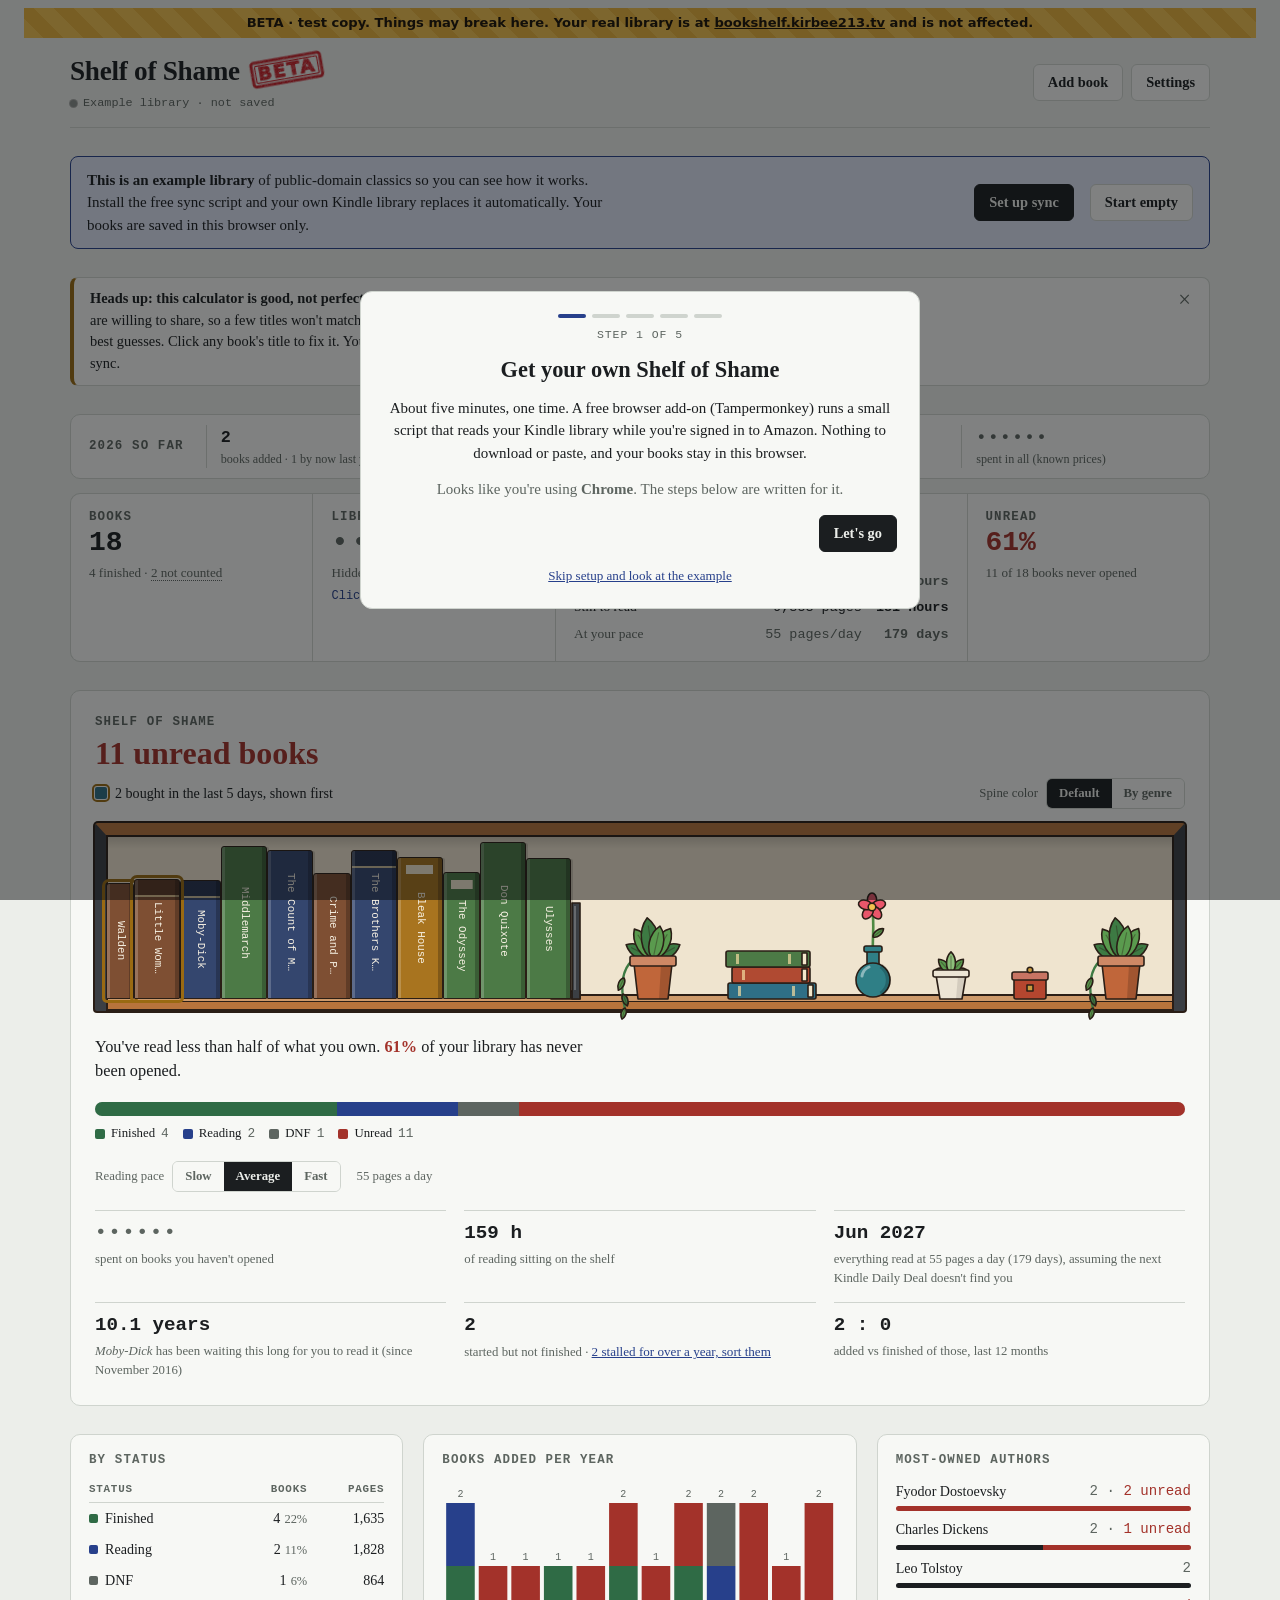
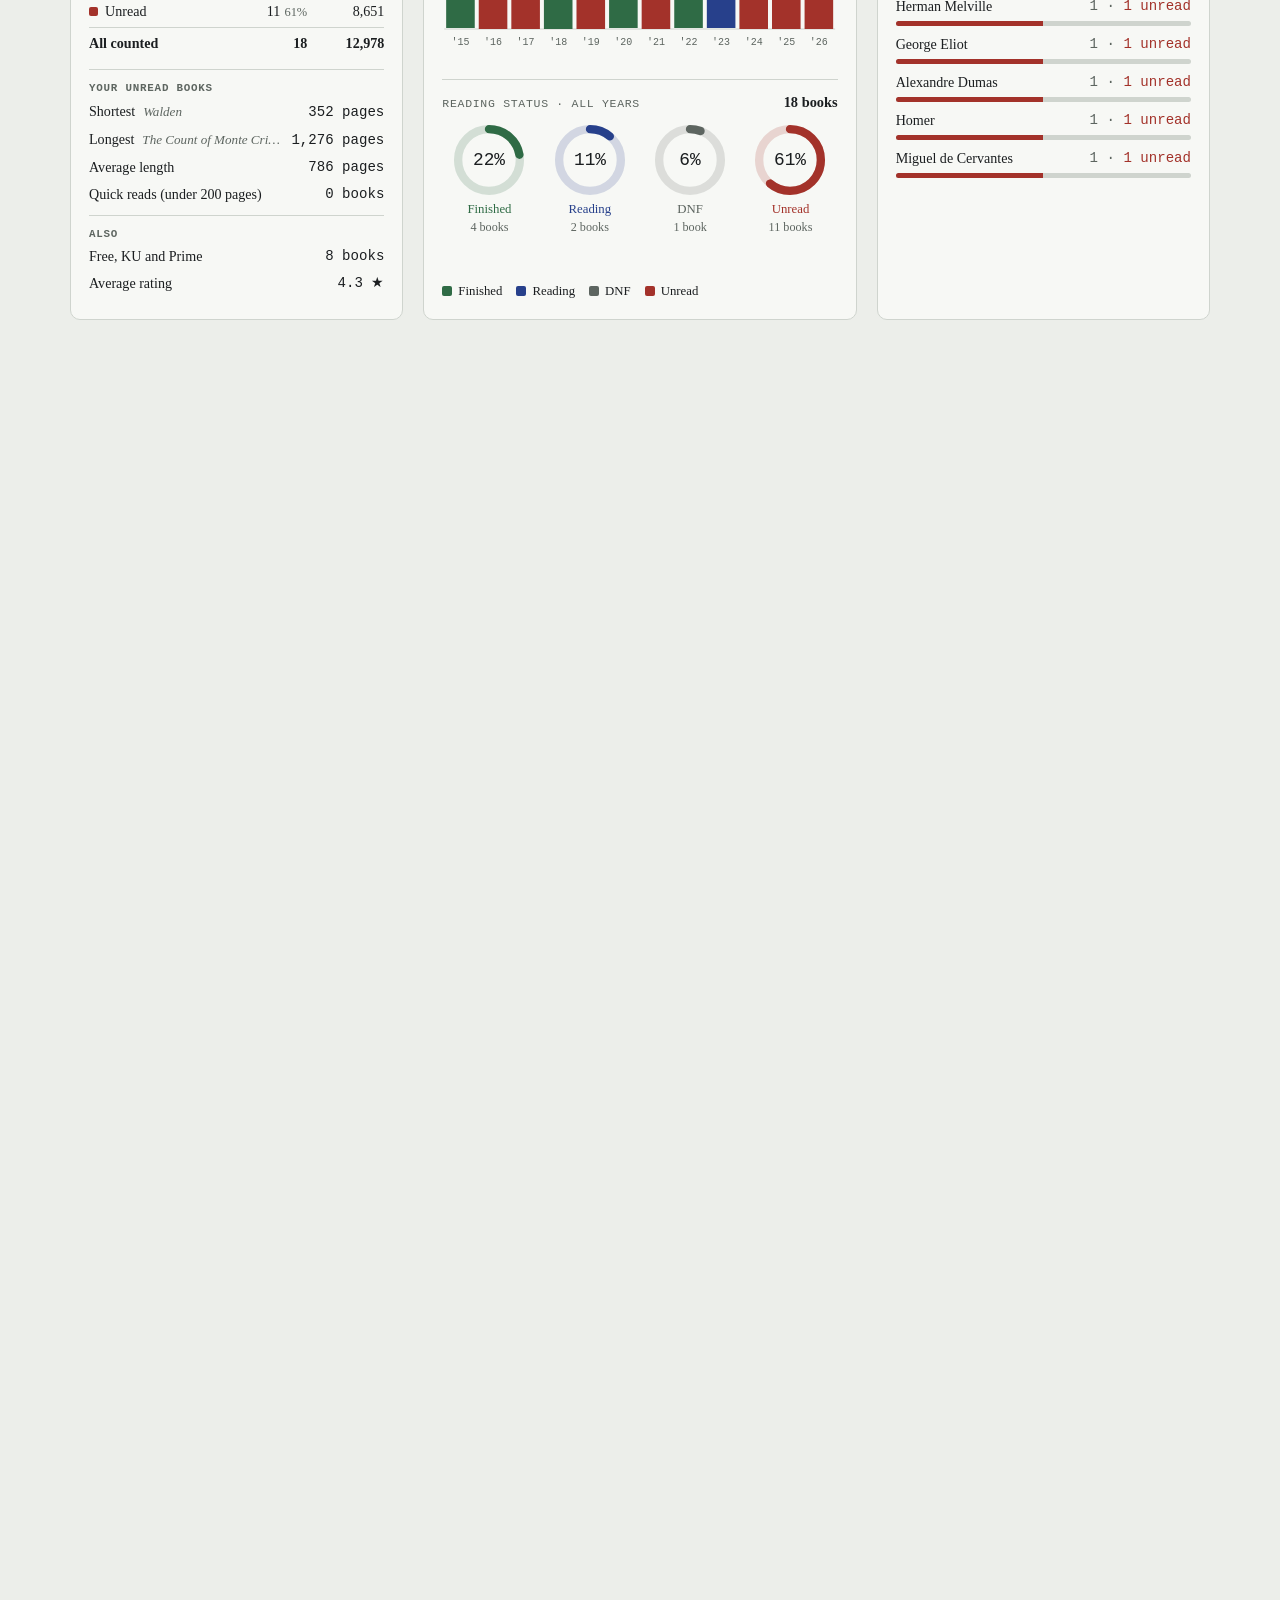
==== commit a1214b93: "v2.2 beta 15: Goodreads currently reading never misses a book What's new - Goodreads currently readi" ====
--- a/index.html
+++ b/index.html
@@ -2,15 +2,15 @@
 <html lang="en">
 <head>
 <meta charset="utf-8">
-<meta http-equiv="Content-Security-Policy" content="default-src 'self'; script-src 'self' 'unsafe-eval' 'sha256-MDpfEtziFngGQIEY1GHGxl08KKmW+mkX0naIBsNF1js=' https://accounts.google.com/gsi/client; style-src 'self' 'unsafe-inline' https://fonts.googleapis.com https://accounts.google.com/gsi/style; font-src https://fonts.gstatic.com; img-src 'self' data: blob:; connect-src 'self' https://openlibrary.org https://www.googleapis.com https://oauth2.googleapis.com https://accounts.google.com; frame-src https://accounts.google.com; object-src 'none'; base-uri 'self'; form-action 'self'">
+<meta http-equiv="Content-Security-Policy" content="default-src 'self'; script-src 'self' 'unsafe-eval' 'sha256-mhEDyl7OCaW7CNaTIYIrxkMtK1+kXLEJfPSl9vH902Q=' https://accounts.google.com/gsi/client; style-src 'self' 'unsafe-inline' https://fonts.googleapis.com https://accounts.google.com/gsi/style; font-src https://fonts.gstatic.com; img-src 'self' data: blob:; connect-src 'self' https://openlibrary.org https://www.googleapis.com https://oauth2.googleapis.com https://accounts.google.com; frame-src https://accounts.google.com; object-src 'none'; base-uri 'self'; form-action 'self'">
 <meta name="viewport" content="width=device-width,initial-scale=1,viewport-fit=cover">
 <title>BETA · Shelf of Shame</title>
-<link rel="icon" type="image/png" href="icon-tag.png?v=2.2.0.0.13" id="favicon">
-<link rel="apple-touch-icon" href="icon-tag-180.png?v=2.2.0.0.13" id="touchicon">
+<link rel="icon" type="image/png" href="icon-tag.png?v=2.2.0.0.15" id="favicon">
+<link rel="apple-touch-icon" href="icon-tag-180.png?v=2.2.0.0.15" id="touchicon">
 <meta name="description" content="The Kindle books you bought and haven't read yet: how many, what they cost and how long they'd take to read.">
 <meta property="og:title" content="Shelf of Shame">
 <meta property="og:description" content="The Kindle books you bought and haven't read yet: how many, what they cost and how long they'd take to read.">
-<meta property="og:image" content="https://betabookshelf.kirbee213.tv/og.png?v=2.2.0.0.13">
+<meta property="og:image" content="https://betabookshelf.kirbee213.tv/og.png?v=2.2.0.0.15">
 <meta property="og:url" content="https://betabookshelf.kirbee213.tv/">
 <meta name="twitter:card" content="summary_large_image">
 <link rel="preconnect" href="https://fonts.googleapis.com">
@@ -2047,7 +2047,7 @@
   // Tab and home-screen icon: the jack-o'-lantern book in Spooky, the heart boxers in Crawl, the book with its price tag otherwise
   // Swapping in a new <link> (not just changing href) makes Safari and Firefox notice too
   const ico = t === 'halloween' ? 'web' : t === 'crawl' ? 'boxers' : 'tag';
-  [['favicon', `icon-${ico}.png?v=2.2.0.0.13`], ['touchicon', `icon-${ico}-180.png?v=2.2.0.0.13`]].forEach(([id, href]) => {
+  [['favicon', `icon-${ico}.png?v=2.2.0.0.15`], ['touchicon', `icon-${ico}-180.png?v=2.2.0.0.15`]].forEach(([id, href]) => {
     const old = document.getElementById(id); if (!old || old.getAttribute('href') === href) return;
     const n = old.cloneNode(); n.setAttribute('href', href); old.replaceWith(n);
   });
@@ -2236,7 +2236,12 @@
   return {books: fromRows(rows), kind:'csv'};
 }
 const normTitle = t => String(t || '').toLowerCase().replace(/\(.*?\)|\[.*?\]/g, '').split(/[:—]| - /)[0].replace(/^(the|a|an)\s+/, '').replace(/[^a-z0-9]/g, '');
-const surname = a => { const w = String(a || '').toLowerCase().replace(/[^a-z ]/g, '').trim().split(/\s+/); return w[w.length - 1] || ''; };
+// An author field can hold a whole list ("M.F. Adele, Brooklyn Cross, …", "A & B"); "Adele, M.F." is one author, surname first.
+// Matching goes by the first author's surname, or any shared surname, so an anthology's long author list still matches.
+const authorList = a => { const s = String(a || '').trim(), p = s.split(/\s*(?:,|;|&|\band\b)\s*/i).filter(Boolean); return p.length === 2 && !/\s/.test(p[1]) && s.includes(',') ? [p[1] + ' ' + p[0]] : (p.length ? p : ['']); };
+const lastName = a => { const w = String(a || '').toLowerCase().replace(/[^a-z ]/g, '').trim().split(/\s+/); return w[w.length - 1] || ''; };
+const surname = a => lastName(authorList(a)[0]);
+const sharesAuthor = (a, b) => { const x = new Set(authorList(a).map(lastName).filter(Boolean)); return authorList(b).map(lastName).some(n => n && x.has(n)); };
 
 function merge(incoming, replace, kind, addNew = true) {
   if (replace) S.books = [];
@@ -2252,7 +2257,7 @@
   for (const inc of incoming) {
     if (kind === 'backup') { const nb = {...inc, id: inc.id || uid()}; const m = (nb.asin && byAsin.get(nb.asin.toUpperCase())) || byKey.get(normTitle(nb.title) + '|' + surname(nb.author)); if (m) { Object.assign(m, nb, {id: m.id}); updated++; } else { S.books.push(nb); index(nb); added++; } continue; }
     let m = (inc.asin && byAsin.get(inc.asin.toUpperCase())) || byKey.get(normTitle(inc.title) + '|' + surname(inc.author));
-    if (!m && (!inc.author || true)) { const t = byTitle.get(normTitle(inc.title)); if (t && t !== 'dup' && (!inc.author || !t.author || surname(t.author) === surname(inc.author))) m = t; }
+    if (!m && (!inc.author || true)) { const t = byTitle.get(normTitle(inc.title)); if (t && t !== 'dup' && (!inc.author || !t.author || sharesAuthor(t.author, inc.author))) m = t; }
     if (!m && !addNew) continue;
     if (m) {
       for (const f of ['asin','author','pages','date','isbn']) if ((m[f] == null || m[f] === '') && inc[f]) m[f] = inc[f];
@@ -2512,6 +2517,22 @@
   })).filter(b => b.title);
 }
 
+// A copy of a book made from Goodreads alone, when its Kindle copy is here too (an anthology's long author list used to keep
+// them apart): its reading status carries forward into the Kindle copy and the extra copy goes. One changed by hand stays.
+function foldGoodreadsTwins() {
+  const byT = new Map();
+  for (const b of S.books) if (b.asin) { const t = normTitle(b.title); byT.set(t, [...(byT.get(t) || []), b]); }
+  let n = 0;
+  S.books = S.books.filter(d => {
+    if (d.asin || hasPaid(d) || d.excluded || lockedBy(d).length) return true;
+    const k = (byT.get(normTitle(d.title)) || []).filter(x => sharesAuthor(x.author, d.author));
+    if (k.length !== 1) return true;
+    moveForward(k[0], d.status, d.progress);
+    if (!k[0].rating && d.rating) k[0].rating = d.rating;
+    n++; return false;
+  });
+  return n;
+}
 const ORIGIN = {purchase:'purchase', sharing:'shared', kindleunlimited:'ku', prime:'prime', primereading:'prime', sample:'sample', publiclibrarylending:'other', personallending:'other', rental:'other', koll:'other', freetrial:'free', comicsunlimited:'ku'};
 // Real purchase dates from Amazon replace missing or estimated ones; Kindle's "Mark as read" marks a book finished
 function applyOwnership(items) {
@@ -2562,6 +2583,7 @@
     // its Content & Devices ID is matched by title, so it isn't added twice.
     if (fromOwned && kList.length) merge(fromKindle(kList), false, 'kindle');
     const res = merge(gr, false, 'goodreads', !kItems.length || S.settings.grAll);
+    foldGoodreadsTwins();
     const dated = applyOwnership(data.owned?.items);
     let priced = 0;
     if (data.prices) for (const b of S.books) {
@@ -2752,7 +2774,7 @@
 }
 
 // ---------- tell people when their sync script is behind the site ----------
-const LATEST_SCRIPT = '2.2.0.0.13';
+const LATEST_SCRIPT = '2.2.0.0.15';
 // Beta builds carry a fifth number, the beta count: 2.0.0.0.1 is shown as "2.0 beta 1" (the live build it's heading toward, then which beta)
 const verLabel = v => { const p = String(v || '').split('.'); if (p.length < 5) return String(v || ''); const b = p.pop(); while (p.length > 2 && p[p.length - 1] === '0') p.pop(); return p.join('.') + ' beta ' + b; };
 const SCRIPT_URL = 'https://raw.githubusercontent.com/Kirbeeman/bookshelfcalc-beta/main/kindle-library-calculator-beta.user.js';
@@ -2760,7 +2782,7 @@
 let scriptVer = '';
 // The oldest sync script this page works with. Raise it only when a release changes the script itself;
 // page-only releases leave it alone, so people aren't stopped for updates that don't touch their script.
-const REQUIRED_SCRIPT = '2.2.0.0.12'; // filled in by build.py: the version where the script's code last changed
+const REQUIRED_SCRIPT = '2.2.0.0.15'; // filled in by build.py: the version where the script's code last changed
 function renderVerLine() {
   const el = document.getElementById('verLine'); if (!el) return;
   const sv = scriptVer ? 'v' + verLabel(scriptVer) + (verLess(scriptVer, REQUIRED_SCRIPT) ? ' (update needed)' : '') : 'not installed';
@@ -2838,6 +2860,8 @@
 
 // ---------- what's new (shown in Settings) ----------
 const CHANGES = [
+  ['2.2.0.0.15', ['Goodreads currently reading is checked twice, from the shelf feed and the shelf page, so a book the feed leaves out still counts', 'Every Goodreads and Amazon read asks for a fresh answer, never a copy the browser kept', 'Settings > Accounts shows when the Kindle list was last read']],
+  ['2.2.0.0.14', ['Books with many authors (anthologies) now match their Goodreads copy, so Goodreads currently reading reaches them; a separate copy Goodreads made earlier is folded back in', 'Kindle reading progress is read fresh every half hour instead of every six hours']],
   ['2.2.0.0.13', ['A small lock beside a book\'s title (on the list and in Edit book) shows when changes made by hand keep syncs from updating it. Point at it to see which sections were changed; click it to unlock the book, with an Undo', 'Quest: the row under the pointer stays readable']],
   ['2.2.0.0.12', ['New Accounts tab in Settings: shows who is signed in at Goodreads and Amazon right now, whose books the last sync read, and which Google account the Drive backup goes to, with a warning when they differ', 'Forget an account to clear what the site remembers about it, or open the site\'s own sign-out page from there', 'When a different Amazon account is signed in than the one the saved Kindle list came from, the sync reads everything fresh instead of using the old copy', 'A book you changed by hand still moves forward when a sync finds you\'ve read further: a higher Kindle percentage, Goodreads currently reading, or finished. It never moves back, and a book you gave up on stays given up on', 'Saving a book\'s genre or the leave-out box no longer stops syncs updating its progress; only changing its status or progress by hand does']],
   ['2.2.0.0.11', ['Goodreads: every sync checks which account is signed in and uses it, replacing a remembered one that differs', 'Goodreads: the account is only ever taken from Goodreads\' own menu bar, never a reviewer\'s or author\'s link', 'Goodreads: when it shows the sync script its sign-in page instead of your shelves, the sync says so instead of finding no books']],
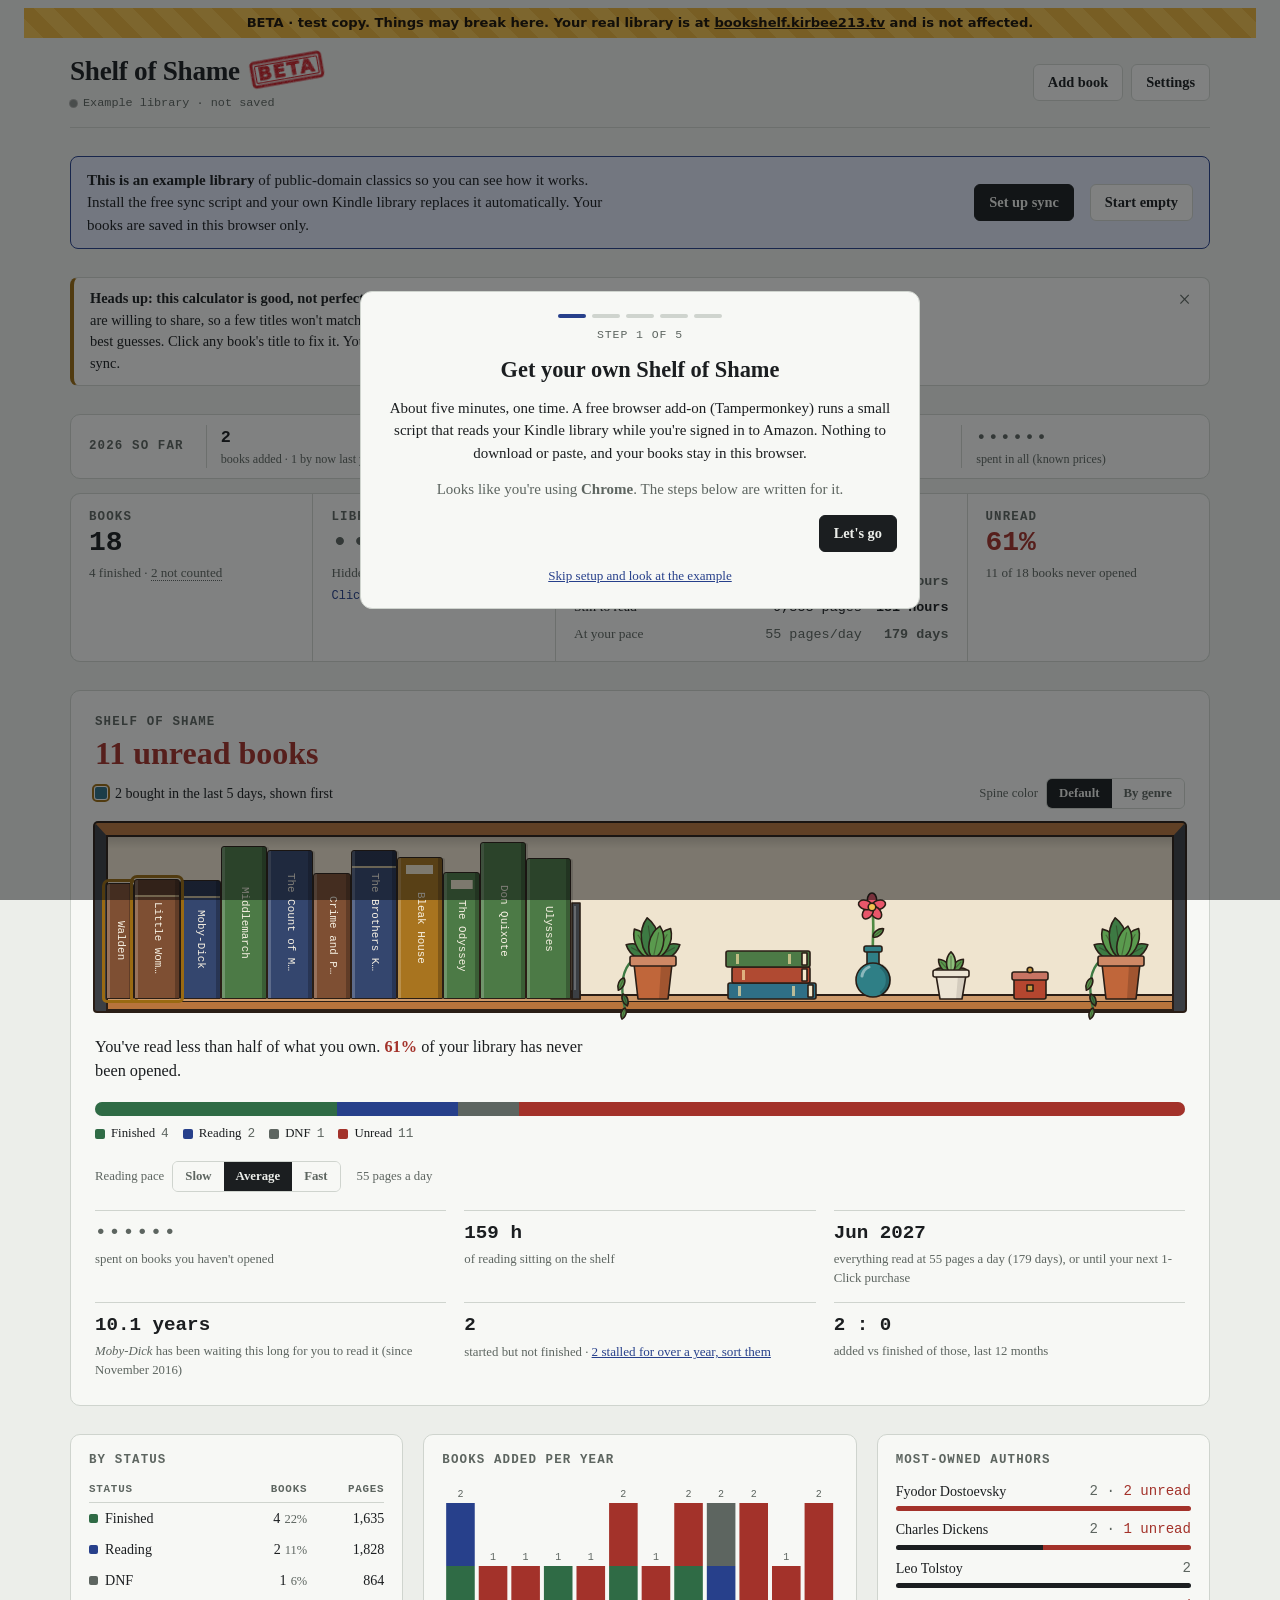
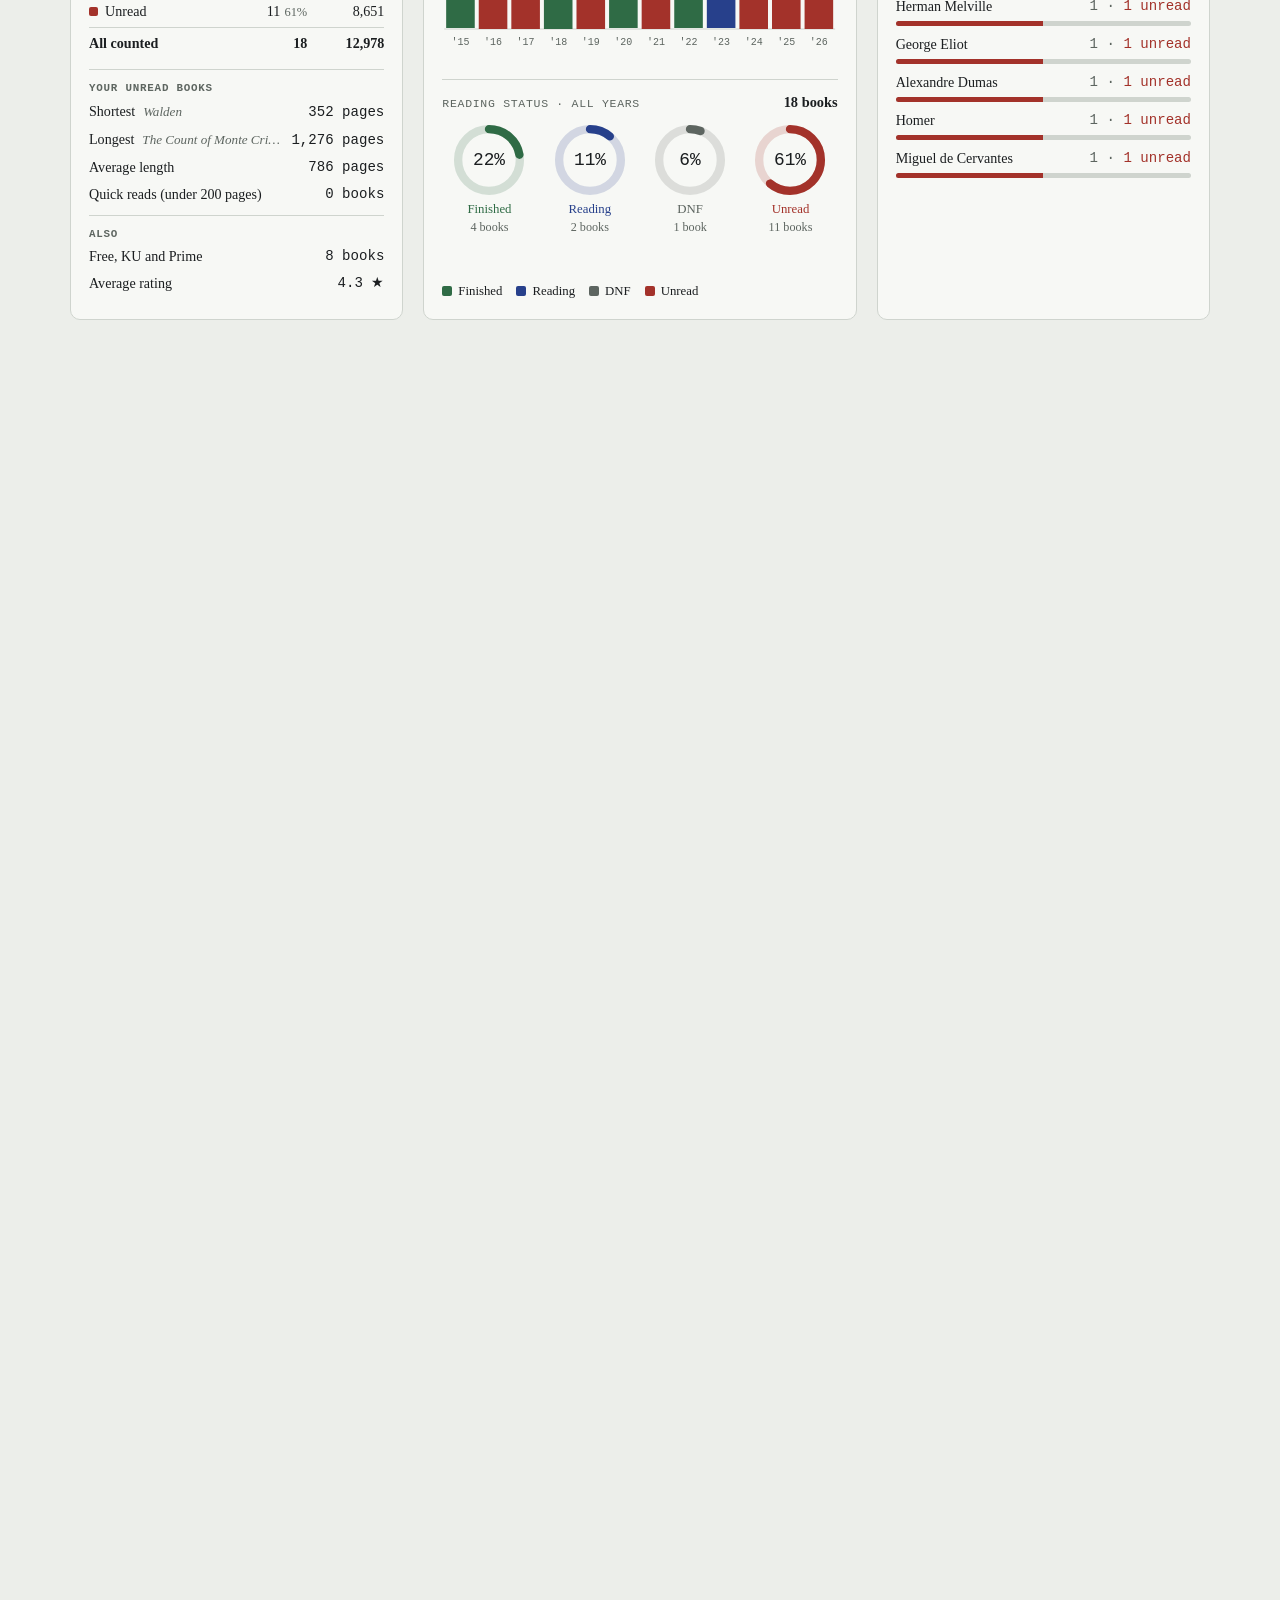
==== commit c76a0c1e: "v2.2 beta 16: Quest, less cartoon and never the same piece twice What's new - Quest looks less like " ====
--- a/index.html
+++ b/index.html
@@ -2,15 +2,15 @@
 <html lang="en">
 <head>
 <meta charset="utf-8">
-<meta http-equiv="Content-Security-Policy" content="default-src 'self'; script-src 'self' 'unsafe-eval' 'sha256-mhEDyl7OCaW7CNaTIYIrxkMtK1+kXLEJfPSl9vH902Q=' https://accounts.google.com/gsi/client; style-src 'self' 'unsafe-inline' https://fonts.googleapis.com https://accounts.google.com/gsi/style; font-src https://fonts.gstatic.com; img-src 'self' data: blob:; connect-src 'self' https://openlibrary.org https://www.googleapis.com https://oauth2.googleapis.com https://accounts.google.com; frame-src https://accounts.google.com; object-src 'none'; base-uri 'self'; form-action 'self'">
+<meta http-equiv="Content-Security-Policy" content="default-src 'self'; script-src 'self' 'unsafe-eval' 'sha256-VySQDuwYC3MJb4ztWC1YN0hsr0zHuGT9MBwgo2khxi8=' https://accounts.google.com/gsi/client; style-src 'self' 'unsafe-inline' https://fonts.googleapis.com https://accounts.google.com/gsi/style; font-src https://fonts.gstatic.com; img-src 'self' data: blob:; connect-src 'self' https://openlibrary.org https://www.googleapis.com https://oauth2.googleapis.com https://accounts.google.com; frame-src https://accounts.google.com; object-src 'none'; base-uri 'self'; form-action 'self'">
 <meta name="viewport" content="width=device-width,initial-scale=1,viewport-fit=cover">
 <title>BETA · Shelf of Shame</title>
-<link rel="icon" type="image/png" href="icon-tag.png?v=2.2.0.0.15" id="favicon">
-<link rel="apple-touch-icon" href="icon-tag-180.png?v=2.2.0.0.15" id="touchicon">
+<link rel="icon" type="image/png" href="icon-tag.png?v=2.2.0.0.16" id="favicon">
+<link rel="apple-touch-icon" href="icon-tag-180.png?v=2.2.0.0.16" id="touchicon">
 <meta name="description" content="The Kindle books you bought and haven't read yet: how many, what they cost and how long they'd take to read.">
 <meta property="og:title" content="Shelf of Shame">
 <meta property="og:description" content="The Kindle books you bought and haven't read yet: how many, what they cost and how long they'd take to read.">
-<meta property="og:image" content="https://betabookshelf.kirbee213.tv/og.png?v=2.2.0.0.15">
+<meta property="og:image" content="https://betabookshelf.kirbee213.tv/og.png?v=2.2.0.0.16">
 <meta property="og:url" content="https://betabookshelf.kirbee213.tv/">
 <meta name="twitter:card" content="summary_large_image">
 <link rel="preconnect" href="https://fonts.googleapis.com">
@@ -169,6 +169,12 @@
 :root[data-theme="quest"] .btn.primary{background:var(--accent);color:#f0d9a0;border-color:#4a0c0a;font-family:var(--display);letter-spacing:.06em}
 :root[data-theme="quest"] .seg button[aria-pressed="true"]{background:var(--accent);color:#f0d9a0}
 :root[data-theme="quest"] .bookcase{box-shadow:0 0 0 2px var(--outline), inset 2px 0 0 var(--outline), inset -2px 0 0 var(--outline), inset 0 2px 0 var(--outline), 0 12px 30px rgba(0,0,0,.6), inset 0 18px 30px rgba(0,0,0,.6)}
+:root[data-theme="quest"] .spine{--bd:color-mix(in srgb,#c9a24a 78%,var(--c));border:1px solid rgba(8,5,2,.92);border-radius:2px 2px 1px 1px;font-family:var(--display);font-weight:700;font-size:.62rem;letter-spacing:.07em;color:#d6bb76;text-shadow:0 1px 0 rgba(0,0,0,.75);
+  background:linear-gradient(90deg,rgba(0,0,0,.6) 0,rgba(0,0,0,.18) 12%,rgba(255,236,200,.14) 30%,rgba(255,236,200,.05) 48%,rgba(0,0,0,.14) 70%,rgba(0,0,0,.62) 100%),var(--bands,linear-gradient(transparent,transparent)),url("data:image/svg+xml,%3Csvg xmlns='http://www.w3.org/2000/svg' width='140' height='140'%3E%3Cfilter id='n'%3E%3CfeTurbulence type='fractalNoise' baseFrequency='.9' numOctaves='3' stitchTiles='stitch'/%3E%3CfeColorMatrix values='0 0 0 0 0  0 0 0 0 0  0 0 0 0 0  0 0 0 .55 0'/%3E%3C/filter%3E%3Crect width='140' height='140' filter='url(%23n)'/%3E%3C/svg%3E"),var(--c);box-shadow:2px 0 3px rgba(0,0,0,.5)}
+:root[data-theme="quest"] .spine.s4{--bands:linear-gradient(#2a1a0c,#2a1a0c) 50% 7px/62% 9px no-repeat}
+:root[data-theme="quest"] .lay .spine{background:linear-gradient(rgba(255,236,200,.12) 0,rgba(255,236,200,.04) 35%,rgba(0,0,0,.2) 70%,rgba(0,0,0,.6) 100%),linear-gradient(90deg,transparent 0 6px,var(--bd) 6px 8px,transparent 8px calc(100% - 8px),var(--bd) calc(100% - 8px) calc(100% - 6px),transparent 0),url("data:image/svg+xml,%3Csvg xmlns='http://www.w3.org/2000/svg' width='140' height='140'%3E%3Cfilter id='n'%3E%3CfeTurbulence type='fractalNoise' baseFrequency='.9' numOctaves='3' stitchTiles='stitch'/%3E%3CfeColorMatrix values='0 0 0 0 0  0 0 0 0 0  0 0 0 0 0  0 0 0 .55 0'/%3E%3C/filter%3E%3Crect width='140' height='140' filter='url(%23n)'/%3E%3C/svg%3E"),var(--c)}
+:root[data-theme="quest"] .bookcase{--plank-top:#6a4422;background-image:url("data:image/svg+xml,%3Csvg xmlns='http://www.w3.org/2000/svg' width='300' height='60'%3E%3Cfilter id='g'%3E%3CfeTurbulence type='fractalNoise' baseFrequency='.004 .22' numOctaves='3' seed='4' stitchTiles='stitch'/%3E%3CfeColorMatrix values='0 0 0 0 0  0 0 0 0 0  0 0 0 0 0  0 0 0 -.9 .62'/%3E%3C/filter%3E%3Crect width='300' height='60' filter='url(%23g)'/%3E%3C/svg%3E"),repeating-linear-gradient(90deg,rgba(0,0,0,.5) 0 1px,rgba(255,220,170,.035) 1px 2px,transparent 2px 72px),repeating-linear-gradient(to bottom,transparent 0 calc(var(--row) - 17px),var(--outline) calc(var(--row) - 17px) calc(var(--row) - 15px),var(--plank-top) calc(var(--row) - 15px) calc(var(--row) - 10px),var(--outline) calc(var(--row) - 10px) calc(var(--row) - 9px),var(--wood) calc(var(--row) - 9px) calc(var(--row) - 2px),var(--outline) calc(var(--row) - 2px) var(--row)),repeating-linear-gradient(to bottom,rgba(0,0,0,.45) 0,transparent 26px,transparent var(--row))}
+:root[data-theme="quest"] .decor svg,:root[data-theme="quest"] .gx svg{filter:drop-shadow(2px 1px 2px rgba(0,0,0,.55))}
 :root[data-theme="quest"] .decor{--dk-box:#5a3618;--dk-metal:#b8923a;--dk-wax:#e6d6b0;--dk-pot:#7a4e24}
 /* Crawl: a game dungeon seen through its system screens. Dark stone, glowing cyan windows, quest-alert gold, pixel lettering,
    loot boxes and potions on the shelves. Always dark. */
@@ -1251,10 +1257,20 @@
     <g fill="#f3e8cc" ${OL}><rect x="84" y="40" width="5" height="12"/><rect x="78" y="24" width="5" height="12"/><rect x="78" y="8" width="5" height="12"/></g><g fill="color-mix(in srgb,#f4dca0 70%,transparent)"><rect x="12" y="9" width="3" height="10"/><rect x="18" y="25" width="3" height="10"/><rect x="14" y="41" width="3" height="10"/><rect x="64" y="9" width="3" height="10"/><rect x="68" y="41" width="3" height="10"/></g></svg>`],
   branch: [60, 132, `<svg viewBox="0 0 60 132"><path d="M30 92C29 70 22 52 12 34M29 74C34 58 42 46 50 34M27 60C24 46 26 30 30 14M44 44C48 40 52 38 56 36" stroke="#8a5a5a" stroke-width="3" fill="none" stroke-linecap="round"/><g transform="translate(12 34) scale(0.95)"><path transform="rotate(0)" d="M0 0C-5-4-5-11 0-13C5-11 5-4 0 0Z" fill="#ffb7d0" ${OL}/><path transform="rotate(72)" d="M0 0C-5-4-5-11 0-13C5-11 5-4 0 0Z" fill="#ffb7d0" ${OL}/><path transform="rotate(144)" d="M0 0C-5-4-5-11 0-13C5-11 5-4 0 0Z" fill="#ffb7d0" ${OL}/><path transform="rotate(216)" d="M0 0C-5-4-5-11 0-13C5-11 5-4 0 0Z" fill="#ffb7d0" ${OL}/><path transform="rotate(288)" d="M0 0C-5-4-5-11 0-13C5-11 5-4 0 0Z" fill="#ffb7d0" ${OL}/><circle r="2.4" fill="#ff6f9f"/></g><g transform="translate(30 14) scale(1.05)"><path transform="rotate(0)" d="M0 0C-5-4-5-11 0-13C5-11 5-4 0 0Z" fill="#ffb7d0" ${OL}/><path transform="rotate(72)" d="M0 0C-5-4-5-11 0-13C5-11 5-4 0 0Z" fill="#ffb7d0" ${OL}/><path transform="rotate(144)" d="M0 0C-5-4-5-11 0-13C5-11 5-4 0 0Z" fill="#ffb7d0" ${OL}/><path transform="rotate(216)" d="M0 0C-5-4-5-11 0-13C5-11 5-4 0 0Z" fill="#ffb7d0" ${OL}/><path transform="rotate(288)" d="M0 0C-5-4-5-11 0-13C5-11 5-4 0 0Z" fill="#ffb7d0" ${OL}/><circle r="2.4" fill="#ff6f9f"/></g><g transform="translate(50 34) scale(1)"><path transform="rotate(0)" d="M0 0C-5-4-5-11 0-13C5-11 5-4 0 0Z" fill="#ffb7d0" ${OL}/><path transform="rotate(72)" d="M0 0C-5-4-5-11 0-13C5-11 5-4 0 0Z" fill="#ffb7d0" ${OL}/><path transform="rotate(144)" d="M0 0C-5-4-5-11 0-13C5-11 5-4 0 0Z" fill="#ffb7d0" ${OL}/><path transform="rotate(216)" d="M0 0C-5-4-5-11 0-13C5-11 5-4 0 0Z" fill="#ffb7d0" ${OL}/><path transform="rotate(288)" d="M0 0C-5-4-5-11 0-13C5-11 5-4 0 0Z" fill="#ffb7d0" ${OL}/><circle r="2.4" fill="#ff6f9f"/></g><g transform="translate(20 52) scale(0.75)"><path transform="rotate(0)" d="M0 0C-5-4-5-11 0-13C5-11 5-4 0 0Z" fill="#ffb7d0" ${OL}/><path transform="rotate(72)" d="M0 0C-5-4-5-11 0-13C5-11 5-4 0 0Z" fill="#ffb7d0" ${OL}/><path transform="rotate(144)" d="M0 0C-5-4-5-11 0-13C5-11 5-4 0 0Z" fill="#ffb7d0" ${OL}/><path transform="rotate(216)" d="M0 0C-5-4-5-11 0-13C5-11 5-4 0 0Z" fill="#ffb7d0" ${OL}/><path transform="rotate(288)" d="M0 0C-5-4-5-11 0-13C5-11 5-4 0 0Z" fill="#ffb7d0" ${OL}/><circle r="2.4" fill="#ff6f9f"/></g><g transform="translate(40 50) scale(0.8)"><path transform="rotate(0)" d="M0 0C-5-4-5-11 0-13C5-11 5-4 0 0Z" fill="#ffb7d0" ${OL}/><path transform="rotate(72)" d="M0 0C-5-4-5-11 0-13C5-11 5-4 0 0Z" fill="#ffb7d0" ${OL}/><path transform="rotate(144)" d="M0 0C-5-4-5-11 0-13C5-11 5-4 0 0Z" fill="#ffb7d0" ${OL}/><path transform="rotate(216)" d="M0 0C-5-4-5-11 0-13C5-11 5-4 0 0Z" fill="#ffb7d0" ${OL}/><path transform="rotate(288)" d="M0 0C-5-4-5-11 0-13C5-11 5-4 0 0Z" fill="#ffb7d0" ${OL}/><circle r="2.4" fill="#ff6f9f"/></g><g transform="translate(56 36) scale(0.6)"><path transform="rotate(0)" d="M0 0C-5-4-5-11 0-13C5-11 5-4 0 0Z" fill="#ffb7d0" ${OL}/><path transform="rotate(72)" d="M0 0C-5-4-5-11 0-13C5-11 5-4 0 0Z" fill="#ffb7d0" ${OL}/><path transform="rotate(144)" d="M0 0C-5-4-5-11 0-13C5-11 5-4 0 0Z" fill="#ffb7d0" ${OL}/><path transform="rotate(216)" d="M0 0C-5-4-5-11 0-13C5-11 5-4 0 0Z" fill="#ffb7d0" ${OL}/><path transform="rotate(288)" d="M0 0C-5-4-5-11 0-13C5-11 5-4 0 0Z" fill="#ffb7d0" ${OL}/><circle r="2.4" fill="#ff6f9f"/></g><g transform="translate(28 30) scale(0.7)"><path transform="rotate(0)" d="M0 0C-5-4-5-11 0-13C5-11 5-4 0 0Z" fill="#ffb7d0" ${OL}/><path transform="rotate(72)" d="M0 0C-5-4-5-11 0-13C5-11 5-4 0 0Z" fill="#ffb7d0" ${OL}/><path transform="rotate(144)" d="M0 0C-5-4-5-11 0-13C5-11 5-4 0 0Z" fill="#ffb7d0" ${OL}/><path transform="rotate(216)" d="M0 0C-5-4-5-11 0-13C5-11 5-4 0 0Z" fill="#ffb7d0" ${OL}/><path transform="rotate(288)" d="M0 0C-5-4-5-11 0-13C5-11 5-4 0 0Z" fill="#ffb7d0" ${OL}/><circle r="2.4" fill="#ff6f9f"/></g><path d="M18 92h24l4 8c4 8 4 22-2 30H16c-6-8-6-22-2-30z" fill="var(--dk-pot2)" ${OL}/><path d="M16 104c9 4 19 4 28 0" stroke="#ff9fc4" stroke-width="3" fill="none"/><circle cx="30" cy="116" r="4" fill="#ffb7d0" ${OL}/><rect x="16" y="88" width="28" height="6" rx="2" fill="#ff9fc4" ${OL}/></svg>`],
   bunny: [56, 74, `<svg viewBox="0 0 56 74"><path d="M17 30C11 18 10 4 16 2s9 12 9 26M39 30C45 18 46 4 40 2s-9 12-9 26" fill="#ffe3ee" ${OL}/><path d="M17 26C14 17 14 8 16 6s5 9 6 20M39 26C42 17 42 8 40 6s-5 9-6 20" fill="#ff9fc4"/><ellipse cx="28" cy="58" rx="20" ry="16" fill="#ffe3ee" ${OL}/><circle cx="28" cy="36" r="15" fill="#ffe3ee" ${OL}/><circle cx="22" cy="35" r="2" fill="var(--outline)"/><circle cx="34" cy="35" r="2" fill="var(--outline)"/><ellipse cx="18.5" cy="40" rx="3.4" ry="2" fill="#ff9fc4" opacity=".8"/><ellipse cx="37.5" cy="40" rx="3.4" ry="2" fill="#ff9fc4" opacity=".8"/><path d="M26 40q2 2 4 0" stroke="var(--outline)" stroke-width="1.4" fill="none" stroke-linecap="round"/><path d="M20 50l8 4 8-4-3 7h-10z" fill="#ff5fa2" ${OL}/><circle cx="28" cy="54" r="2.4" fill="#ff8fb8" ${OL}/><ellipse cx="17" cy="70" rx="7" ry="4" fill="#ffe3ee" ${OL}/><ellipse cx="39" cy="70" rx="7" ry="4" fill="#ffe3ee" ${OL}/></svg>`],
-  d20: [56, 60, `<svg viewBox="0 0 56 60"><path d="M28 2L53 16V44L28 58L3 44V16Z" fill="#8e1b1b" ${OL}/><path d="M28 2L40 24H16Z" fill="#b8302e"/><path d="M16 24L28 46L40 24Z" fill="#a52624"/><path d="M28 2L40 24H16Z M16 24L28 46L40 24 M3 16L16 24L3 44 M53 16L40 24L53 44 M28 46V58 M28 46L3 44 M28 46L53 44" fill="none" stroke="#f1dfa8" stroke-width="1.2" stroke-linejoin="round"/><text x="28" y="38" text-anchor="middle" font-family="Georgia,serif" font-weight="700" font-size="11" fill="#f1dfa8">20</text></svg>`],
-  scroll: [84, 44, `<svg viewBox="0 0 84 44"><rect x="10" y="10" width="64" height="26" fill="#efe0b8" ${OL}/><ellipse cx="10" cy="23" rx="7" ry="14" fill="#e2cf9e" ${OL}/><ellipse cx="74" cy="23" rx="7" ry="14" fill="#e2cf9e" ${OL}/><path d="M20 17h40M20 23h44M20 29h32" stroke="#8a6a3a" stroke-width="1.6" stroke-linecap="round"/><path d="M38 34l-3 10 5-4 5 4-3-10" fill="#8e1b1b" ${OL}/><circle cx="40" cy="34" r="5" fill="#a52624" ${OL}/></svg>`],
-  pouch: [52, 58, `<svg viewBox="0 0 52 58"><path d="M14 18c-8 8-10 22-6 30 4 7 32 7 36 0 4-8 2-22-6-30z" fill="#5a3a1e" ${OL}/><path d="M14 18c4 3 20 3 24 0l-3-6c-5 2-13 2-18 0z" fill="#6e4a26" ${OL}/><path d="M13 19c6 4 20 4 26 0" stroke="#c9a24a" stroke-width="2.2" fill="none"/><path d="M30 20c6 4 9 9 8 14" stroke="#c9a24a" stroke-width="1.8" fill="none"/><circle cx="38" cy="35" r="2.4" fill="#c9a24a"/><path d="M17 10l5-8 5 8z" fill="#2f6b8a" ${OL}/><path d="M27 12l6-7 4 9z" fill="#8e1b1b" ${OL}/><path d="M16 30c3 6 3 12 1 16" stroke="rgba(0,0,0,.25)" stroke-width="3" fill="none"/></svg>`],
-  tankard: [50, 62, `<svg viewBox="0 0 50 62"><path d="M8 14h28v42c0 3-2 4-4 4H12c-2 0-4-1-4-4z" fill="#7a5a34" ${OL}/><path d="M8 22h28M8 48h28" stroke="#3a3f45" stroke-width="4"/><path d="M8 22h28M8 48h28" stroke="#9aa0a6" stroke-width="1.4"/><path d="M36 24h6c4 0 6 3 6 7v10c0 4-2 7-6 7h-6" fill="none" stroke="#3a3f45" stroke-width="5"/><path d="M36 24h6c4 0 6 3 6 7v10c0 4-2 7-6 7h-6" fill="none" ${OL}/><path d="M5 14c0-6 6-9 11-7 3-4 10-4 13 0 5-2 11 1 10 7 0 3-3 5-6 5H11c-4 0-6-2-6-5z" fill="#f3ead4" ${OL}/><path d="M14 30v12M22 30v12M30 30v12" stroke="rgba(0,0,0,.18)" stroke-width="2"/></svg>`],
+  d20: [30, 29, `<svg viewBox="0 0 56 54"><polygon points="13.75,11.54 4.95,17.22 4.95,37.78" fill="#691111" stroke="rgba(255,215,150,.28)" stroke-width=".5" stroke-linejoin="round"/><polygon points="42.25,11.54 51.05,37.78 51.05,17.22" fill="#3a0909" stroke="rgba(255,215,150,.28)" stroke-width=".5" stroke-linejoin="round"/><polygon points="13.75,11.54 42.25,11.54 28.0,1.0" fill="#8c322c" stroke="rgba(255,215,150,.28)" stroke-width=".5" stroke-linejoin="round"/><polygon points="28.0,34.27 4.95,37.78 28.0,54.0" fill="#3d0a0a" stroke="rgba(255,215,150,.28)" stroke-width=".5" stroke-linejoin="round"/><polygon points="28.0,34.27 28.0,54.0 51.05,37.78" fill="#3a0909" stroke="rgba(255,215,150,.28)" stroke-width=".5" stroke-linejoin="round"/><polygon points="13.75,11.54 4.95,37.78 28.0,34.27" fill="#671111" stroke="rgba(255,215,150,.28)" stroke-width=".5" stroke-linejoin="round"/><polygon points="28.0,34.27 51.05,37.78 42.25,11.54" fill="#450b0b" stroke="rgba(255,215,150,.28)" stroke-width=".5" stroke-linejoin="round"/><polygon points="13.75,11.54 28.0,34.27 42.25,11.54" fill="#731a19" stroke="rgba(255,215,150,.28)" stroke-width=".5" stroke-linejoin="round"/><text transform="matrix(2.290 -6.824 1.322 2.233 7.88 22.18)" text-anchor="middle" dominant-baseline="central" font-family="Cinzel,Georgia,serif" font-weight="700" font-size="1" fill="#d9b45a" fill-opacity="0.53">18</text><text transform="matrix(2.290 6.824 -1.322 2.233 48.12 22.18)" text-anchor="middle" dominant-baseline="central" font-family="Cinzel,Georgia,serif" font-weight="700" font-size="1" fill="#d9b45a" fill-opacity="0.53">16</text><text transform="matrix(7.409 0.000 -0.000 3.163 28.00 8.02)" text-anchor="middle" dominant-baseline="central" font-family="Cinzel,Georgia,serif" font-weight="700" font-size="1" fill="#d9b45a" fill-opacity="0.72">14</text><text transform="matrix(-5.994 0.913 -3.461 -5.397 20.32 42.02)" text-anchor="middle" dominant-baseline="central" font-family="Cinzel,Georgia,serif" font-weight="700" font-size="1" fill="#d9b45a" fill-opacity="0.96">12</text><text transform="matrix(-5.994 -0.913 3.461 -5.397 35.68 42.02)" text-anchor="middle" dominant-baseline="central" font-family="Cinzel,Georgia,serif" font-weight="700" font-size="1" fill="#d9b45a" fill-opacity="0.96">10</text><text transform="matrix(-3.705 -5.910 4.783 -4.467 15.57 27.86)" text-anchor="middle" dominant-baseline="central" font-family="Cinzel,Georgia,serif" font-weight="700" font-size="1" fill="#d9b45a" fill-opacity="1">2</text><text transform="matrix(-3.705 5.910 -4.783 -4.467 40.43 27.86)" text-anchor="middle" dominant-baseline="central" font-family="Cinzel,Georgia,serif" font-weight="700" font-size="1" fill="#d9b45a" fill-opacity="1">8</text><text transform="matrix(3.705 -5.910 6.417 3.412 28.00 19.11)" text-anchor="middle" dominant-baseline="central" font-family="Cinzel,Georgia,serif" font-weight="700" font-size="1" fill="#d9b45a" fill-opacity="1">20</text></svg>`],
+  scroll: [112, 40, `<svg viewBox="0 0 112 40"><defs><linearGradient id="qs2P_scroll" x1="0" y1="0" x2="0" y2="1"><stop offset="0" stop-color="#a8844c"/><stop offset=".2" stop-color="#dcc08a"/><stop offset=".5" stop-color="#c49e62"/><stop offset=".85" stop-color="#835e30"/><stop offset="1" stop-color="#4e3418"/></linearGradient><linearGradient id="qs2S_scroll" x1="0" y1="0" x2="0" y2="1"><stop offset="0" stop-color="#d6b880"/><stop offset="1" stop-color="#9a7542"/></linearGradient><linearGradient id="qs2F_scroll" x1="0" y1="0" x2="0" y2="1"><stop offset="0" stop-color="#e4c894"/><stop offset="1" stop-color="#b08a52"/></linearGradient><radialGradient id="qs2K_scroll" cx=".35" cy=".3" r=".7"><stop offset="0" stop-color="#c2c4c8"/><stop offset=".45" stop-color="#5e6064"/><stop offset="1" stop-color="#1c1d20"/></radialGradient><radialGradient id="qs2D_scroll" cx=".4" cy=".35" r=".7"><stop offset="0" stop-color="#6a6c70"/><stop offset=".6" stop-color="#2c2d30"/><stop offset="1" stop-color="#0e0e10"/></radialGradient><linearGradient id="qs2R_scroll" x1="0" y1="0" x2="0" y2="1"><stop offset="0" stop-color="#9a9ca0"/><stop offset=".5" stop-color="#3a3c40"/><stop offset="1" stop-color="#161719"/></linearGradient><radialGradient id="qs2M_scroll" cx=".38" cy=".34" r=".7"><stop offset="0" stop-color="#d8dade"/><stop offset=".5" stop-color="#8a8c92"/><stop offset="1" stop-color="#3a3b40"/></radialGradient></defs><path d="M28 33.4c9 .8 20 .6 32 1.2 10 .5 19 0 28-.8l5 5.4c-12 .6-25 .6-38 .6-9 0-17-.4-23-1.2z" fill="url(#qs2S_scroll)" stroke="#1a0f06" stroke-opacity=".55" stroke-width=".5"/><path d="M36.0 36.4q0.46 -0.28 0.93 0q0.48 -0.36 0.96 0q0.32 -0.16 0.64 0q0.55 -0.24 1.10 0q0.37 -0.48 0.74 0M41.8 36.4q0.44 -0.36 0.89 0q0.35 -0.36 0.69 0q0.56 -0.33 1.12 0q0.52 -0.37 1.04 0q0.32 -0.40 0.64 0q0.48 -0.26 0.95 0q0.31 -0.44 0.62 0q0.44 -0.39 0.88 0M50.6 36.4q0.58 -0.29 1.15 0q0.54 -0.30 1.08 0q0.58 -0.44 1.16 0q0.33 -0.20 0.66 0q0.37 -0.47 0.73 0q0.43 -0.36 0.86 0q0.39 -0.32 0.78 0M58.4 36.4q0.48 -0.35 0.95 0q0.57 -0.38 1.14 0q0.58 -0.43 1.16 0q0.60 -0.37 1.19 0M64.0 36.4q0.59 -0.45 1.18 0q0.47 -0.39 0.94 0q0.36 -0.43 0.73 0q0.47 -0.25 0.94 0q0.32 -0.43 0.64 0q0.60 -0.19 1.19 0q0.54 -0.29 1.08 0M71.8 36.4q0.53 -0.44 1.06 0q0.31 -0.36 0.63 0q0.31 -0.39 0.63 0q0.40 -0.44 0.80 0q0.59 -0.32 1.19 0M78.1 36.4q0.32 -0.35 0.65 0q0.31 -0.22 0.62 0q0.42 -0.36 0.84 0q0.35 -0.17 0.69 0q0.56 -0.26 1.12 0q0.59 -0.45 1.18 0" fill="none" stroke="#2e1c0a" stroke-opacity="0.35" stroke-width="0.35" stroke-linecap="round"/><path d="M88 33.8c2 1.6 3.4 3.4 5 5.4M80 38.6l2.6 1" stroke="#5a3e1c" stroke-width=".5" fill="none" opacity=".55"/><path d="M1.5 21.8h12M98 21.8h12.5" stroke="url(#qs2R_scroll)" stroke-width="2.6"/><circle cx="4.2" cy="21.8" r="3.6" fill="url(#qs2K_scroll)" stroke="#1a0f06" stroke-opacity=".55" stroke-width=".5"/><circle cx="107.8" cy="21.8" r="3.1" fill="url(#qs2K_scroll)" stroke="#1a0f06" stroke-opacity=".55" stroke-width=".5"/><path d="M8.6 19.8h2.2v4h-2.2zM101.2 20h2v3.6h-2z" fill="#5e6064" stroke="#1a0f06" stroke-opacity=".55" stroke-width=".5"/><path d="M17 9.6c10-1.4 22-.8 34-1.6 14-.9 28-.2 42 .8l2.6 1.4-.8 23.4c-12 1-25 1.2-39 1-14-.2-27-.9-38.6-2z" fill="url(#qs2P_scroll)" stroke="#1a0f06" stroke-opacity=".55" stroke-width=".5"/><path d="M27 9.3c2 7 1.6 16-.6 24.6M58 8.4c1.6 8 1.2 18-.4 26M82 8.6c-1.4 8-1 17 .4 25" stroke="#4a3014" stroke-opacity=".22" stroke-width=".7" fill="none"/><path d="M33.0 12.6q0.55 -0.56 1.11 0q0.38 -0.44 0.75 0q0.43 -0.51 0.87 0q0.54 -0.26 1.07 0M37.8 12.6q0.43 -0.56 0.86 0q0.30 -0.42 0.60 0q0.52 -0.32 1.03 0q0.58 -0.62 1.17 0q0.31 -0.23 0.62 0q0.46 -0.63 0.92 0q0.41 -0.32 0.83 0q0.43 -0.23 0.85 0M45.9 12.6q0.45 -0.32 0.90 0q0.37 -0.32 0.74 0q0.44 -0.35 0.88 0q0.31 -0.59 0.61 0q0.47 -0.50 0.93 0q0.36 -0.66 0.71 0M52.6 12.6q0.40 -0.54 0.80 0q0.51 -0.63 1.03 0q0.43 -0.59 0.85 0q0.50 -0.35 1.00 0M57.8 12.6q0.55 -0.44 1.11 0q0.48 -0.24 0.95 0q0.37 -0.57 0.75 0q0.42 -0.30 0.85 0q0.46 -0.53 0.93 0q0.50 -0.38 1.00 0q0.43 -0.44 0.86 0q0.53 -0.45 1.07 0M66.8 12.6q0.31 -0.24 0.62 0q0.51 -0.65 1.02 0q0.48 -0.39 0.96 0q0.35 -0.44 0.70 0q0.59 -0.56 1.19 0q0.46 -0.60 0.92 0M73.4 12.6q0.59 -0.47 1.17 0q0.44 -0.34 0.88 0q0.46 -0.64 0.93 0q0.30 -0.56 0.60 0q0.55 -0.61 1.09 0q0.52 -0.58 1.04 0" fill="none" stroke="#2e1c0a" stroke-opacity="0.42" stroke-width="0.42" stroke-linecap="round"/><path d="M31.0 15.4q0.58 -0.24 1.17 0q0.33 -0.59 0.65 0q0.52 -0.51 1.04 0q0.39 -0.49 0.78 0q0.48 -0.48 0.96 0q0.35 -0.41 0.70 0q0.42 -0.54 0.84 0q0.60 -0.64 1.20 0M39.9 15.4q0.38 -0.24 0.76 0q0.31 -0.42 0.62 0q0.40 -0.39 0.79 0q0.57 -0.45 1.14 0q0.47 -0.32 0.94 0q0.31 -0.36 0.61 0M45.9 15.4q0.60 -0.52 1.20 0q0.35 -0.61 0.71 0q0.54 -0.54 1.08 0q0.57 -0.56 1.14 0q0.54 -0.38 1.07 0M53.1 15.4q0.35 -0.55 0.70 0q0.51 -0.42 1.03 0q0.46 -0.44 0.92 0q0.58 -0.44 1.15 0q0.55 -0.38 1.10 0q0.56 -0.62 1.13 0q0.44 -0.47 0.88 0M61.9 15.4q0.45 -0.32 0.89 0q0.40 -0.53 0.79 0q0.35 -0.62 0.70 0q0.38 -0.62 0.76 0q0.39 -0.64 0.79 0q0.51 -0.44 1.02 0q0.46 -0.51 0.91 0q0.48 -0.36 0.95 0M69.9 15.4q0.58 -0.49 1.16 0q0.32 -0.58 0.65 0q0.52 -0.62 1.04 0q0.36 -0.55 0.71 0q0.32 -0.51 0.64 0q0.38 -0.32 0.76 0q0.56 -0.27 1.13 0M77.5 15.4q0.37 -0.31 0.75 0q0.56 -0.41 1.13 0q0.52 -0.23 1.03 0q0.41 -0.30 0.82 0q0.50 -0.26 1.00 0q0.59 -0.23 1.17 0q0.52 -0.23 1.04 0" fill="none" stroke="#2e1c0a" stroke-opacity="0.42" stroke-width="0.42" stroke-linecap="round"/><path d="M31.0 18.2q0.33 -0.39 0.66 0q0.35 -0.25 0.69 0q0.42 -0.62 0.84 0q0.54 -0.56 1.08 0q0.37 -0.46 0.73 0M36.3 18.2q0.33 -0.31 0.66 0q0.58 -0.58 1.16 0q0.54 -0.57 1.08 0q0.36 -0.36 0.72 0q0.49 -0.54 0.98 0M42.7 18.2q0.33 -0.49 0.65 0q0.50 -0.44 1.00 0q0.35 -0.43 0.71 0q0.33 -0.63 0.65 0q0.56 -0.46 1.12 0q0.39 -0.62 0.78 0q0.47 -0.61 0.94 0q0.55 -0.44 1.11 0M51.1 18.2q0.43 -0.29 0.86 0q0.39 -0.58 0.78 0q0.31 -0.24 0.63 0q0.49 -0.34 0.98 0q0.46 -0.43 0.92 0q0.40 -0.66 0.81 0q0.36 -0.40 0.72 0M58.0 18.2q0.38 -0.38 0.77 0q0.52 -0.36 1.05 0q0.47 -0.62 0.94 0q0.33 -0.25 0.66 0q0.37 -0.56 0.74 0q0.48 -0.32 0.97 0q0.40 -0.30 0.80 0M65.4 18.2q0.51 -0.61 1.02 0q0.59 -0.54 1.17 0q0.59 -0.23 1.18 0M70.0 18.2q0.53 -0.40 1.07 0q0.58 -0.49 1.17 0q0.55 -0.35 1.09 0q0.36 -0.42 0.71 0q0.34 -0.39 0.68 0q0.59 -0.37 1.18 0q0.30 -0.24 0.61 0q0.35 -0.56 0.70 0" fill="none" stroke="#2e1c0a" stroke-opacity="0.42" stroke-width="0.42" stroke-linecap="round"/><path d="M32.0 21.0q0.52 -0.57 1.05 0q0.58 -0.55 1.17 0q0.58 -0.23 1.15 0q0.44 -0.64 0.88 0q0.49 -0.62 0.99 0q0.33 -0.43 0.67 0M39.1 21.0q0.47 -0.23 0.94 0q0.37 -0.34 0.73 0q0.57 -0.56 1.15 0q0.35 -0.57 0.70 0q0.34 -0.49 0.68 0q0.34 -0.22 0.68 0q0.56 -0.31 1.12 0M46.4 21.0q0.56 -0.35 1.12 0q0.59 -0.46 1.18 0q0.50 -0.31 1.01 0q0.58 -0.52 1.16 0q0.59 -0.61 1.18 0q0.39 -0.38 0.78 0q0.35 -0.28 0.70 0M54.6 21.0q0.48 -0.22 0.96 0q0.50 -0.37 1.01 0q0.39 -0.58 0.79 0q0.44 -0.36 0.89 0q0.44 -0.53 0.89 0M60.1 21.0q0.31 -0.55 0.61 0q0.55 -0.23 1.11 0q0.54 -0.38 1.07 0q0.47 -0.22 0.95 0q0.31 -0.30 0.63 0q0.59 -0.31 1.17 0q0.53 -0.63 1.05 0q0.58 -0.37 1.17 0M69.3 21.0q0.53 -0.27 1.07 0q0.52 -0.57 1.05 0q0.56 -0.24 1.12 0q0.58 -0.26 1.17 0q0.40 -0.49 0.80 0M76.4 21.0q0.58 -0.46 1.15 0q0.39 -0.36 0.79 0q0.35 -0.25 0.71 0q0.34 -0.52 0.69 0q0.60 -0.29 1.20 0" fill="none" stroke="#2e1c0a" stroke-opacity="0.42" stroke-width="0.42" stroke-linecap="round"/><path d="M33.0 23.8q0.55 -0.39 1.09 0q0.38 -0.20 0.76 0q0.50 -0.39 1.00 0q0.53 -0.35 1.06 0q0.53 -0.31 1.06 0q0.54 -0.49 1.08 0q0.42 -0.42 0.85 0M41.6 23.8q0.47 -0.52 0.93 0q0.38 -0.52 0.76 0q0.51 -0.54 1.01 0q0.40 -0.24 0.80 0q0.54 -0.52 1.08 0M47.6 23.8q0.36 -0.45 0.72 0q0.39 -0.58 0.77 0q0.48 -0.28 0.95 0q0.50 -0.34 0.99 0M53.0 23.8q0.45 -0.46 0.91 0q0.51 -0.52 1.02 0q0.59 -0.21 1.19 0q0.41 -0.44 0.82 0q0.39 -0.44 0.78 0q0.33 -0.55 0.65 0q0.46 -0.25 0.92 0q0.50 -0.32 1.00 0M61.5 23.8q0.34 -0.28 0.68 0q0.56 -0.48 1.12 0q0.30 -0.51 0.61 0q0.31 -0.33 0.61 0q0.57 -0.45 1.14 0q0.39 -0.35 0.78 0M67.8 23.8q0.60 -0.22 1.20 0q0.43 -0.50 0.85 0q0.42 -0.59 0.84 0q0.37 -0.59 0.75 0M73.3 23.8q0.57 -0.38 1.13 0q0.55 -0.52 1.10 0q0.46 -0.39 0.91 0q0.51 -0.36 1.02 0q0.33 -0.50 0.65 0q0.38 -0.40 0.76 0q0.54 -0.27 1.07 0" fill="none" stroke="#2e1c0a" stroke-opacity="0.3" stroke-width="0.42" stroke-linecap="round"/><rect x="30" y="10.8" width="3.6" height="3.8" fill="#8e2a1e" fill-opacity=".7"/><path d="M30.6 11.4h2.4v2.6h-2.4z" fill="none" stroke="#c9a24a" stroke-opacity=".7" stroke-width=".5"/><path d="M19 10.4c6 .8 16 .6 22 0" stroke="#f3e2b4" stroke-width=".9" fill="none" opacity=".45" stroke-linecap="round"/><path d="M40 9c-2.6 8-3.2 17-1.6 25.6" stroke="#3a2410" stroke-opacity=".55" stroke-width=".7" fill="none"/><path d="M40.8 9c-2.6 8-3.2 17-1.6 25.6" stroke="#f0dcaa" stroke-opacity=".35" stroke-width=".6" fill="none"/><path d="M40 9c3 .4 5.4 1.6 6.6 3.4-2.4-.2-4.6.2-6.4 1.2z" fill="url(#qs2F_scroll)" stroke="#1a0f06" stroke-opacity=".55" stroke-width=".5"/><path d="M20 11.2c.8 7 .8 15-.2 21.6M22.2 10.4c.9 7.4.9 15.6-.2 22.6" stroke="#8a6534" stroke-opacity=".5" stroke-width=".5" fill="none"/><ellipse cx="16.4" cy="21.8" rx="5.8" ry="12.4" fill="url(#qs2D_scroll)" stroke="#1a0f06" stroke-opacity=".55" stroke-width=".5"/><ellipse cx="16.4" cy="21.8" rx="3.8" ry="8.4" fill="none" stroke="#7a7c80" stroke-opacity=".6" stroke-width=".6"/><ellipse cx="16.4" cy="21.8" rx="2" ry="4.4" fill="url(#qs2K_scroll)" stroke="#1a0f06" stroke-opacity=".55" stroke-width=".5"/><path d="M12.6 14.6c1-2.4 2.4-3.6 3.8-3.8" stroke="#a6a8ac" stroke-width=".7" fill="none" opacity=".55"/><ellipse cx="96" cy="21.8" rx="4.6" ry="11.8" fill="url(#qs2D_scroll)" stroke="#1a0f06" stroke-opacity=".55" stroke-width=".5"/><ellipse cx="96" cy="21.8" rx="2.8" ry="7.6" fill="none" stroke="#7a7c80" stroke-opacity=".5" stroke-width=".5"/><path d="M86 9c3-.6 6-1.8 8.2-3.6.4 2 .2 3.6-.6 5-2.6-.2-5.2-.6-7.6-1.4z" fill="url(#qs2F_scroll)" stroke="#1a0f06" stroke-opacity=".55" stroke-width=".5"/><path d="M60 8.2c1.2 8 1.2 18 .2 27" fill="none" stroke="#2a1a08" stroke-width="2.6" stroke-linecap="round"/><path d="M60 8.2c1.2 8 1.2 18 .2 27" fill="none" stroke="#7a5a26" stroke-width="2.1" stroke-linecap="round"/><path d="M60 8.2c1.2 8 1.2 18 .2 27" fill="none" stroke="#c9a868" stroke-width="1.6800000000000002" stroke-dasharray=".55 .75"/><path d="M63.4 8.4c1.2 8 1.2 18 .2 27" fill="none" stroke="#2a1a08" stroke-width="2.6" stroke-linecap="round"/><path d="M63.4 8.4c1.2 8 1.2 18 .2 27" fill="none" stroke="#7a5a26" stroke-width="2.1" stroke-linecap="round"/><path d="M63.4 8.4c1.2 8 1.2 18 .2 27" fill="none" stroke="#c9a868" stroke-width="1.6800000000000002" stroke-dasharray=".55 .75"/><path d="M61.8 13.2c-3 1.6-4.4 3.6-3.6 6" fill="none" stroke="#2a1a08" stroke-width="2.1" stroke-linecap="round"/><path d="M61.8 13.2c-3 1.6-4.4 3.6-3.6 6" fill="none" stroke="#7a5a26" stroke-width="1.6" stroke-linecap="round"/><path d="M61.8 13.2c-3 1.6-4.4 3.6-3.6 6" fill="none" stroke="#c9a868" stroke-width="1.2800000000000002" stroke-dasharray=".55 .75"/><path d="M61.6 13.4c2.4 2.6 2 5.8-.4 8.2" fill="none" stroke="#2a1a08" stroke-width="1.9" stroke-linecap="round"/><path d="M61.6 13.4c2.4 2.6 2 5.8-.4 8.2" fill="none" stroke="#7a5a26" stroke-width="1.4" stroke-linecap="round"/><path d="M61.6 13.4c2.4 2.6 2 5.8-.4 8.2" fill="none" stroke="#c9a868" stroke-width="1.1199999999999999" stroke-dasharray=".55 .75"/><circle cx="58.6" cy="24.8" r="5.8" fill="url(#qs2M_scroll)" stroke="#1a0f06" stroke-opacity=".55" stroke-width=".5"/><circle cx="58.6" cy="24.8" r="4.4" fill="none" stroke="#2a2b2e" stroke-opacity=".6" stroke-width=".5"/><path d="M58.6 21l1.1 2.7 2.7 1.1-2.7 1.1-1.1 2.7-1.1-2.7-2.7-1.1 2.7-1.1z" fill="#2e2f33" fill-opacity=".75"/><circle cx="58.6" cy="24.8" r=".9" fill="#c4c6ca"/><path d="M55.4 22.4c.8-1.2 2-1.9 3.4-2" stroke="#fff" stroke-width=".6" fill="none" opacity=".55"/></svg>`],
+  pouch: [70, 64, `<svg viewBox="0 0 70 64"><defs><filter id="qsdTex_pouch" x="0" y="0" width="1" height="1"><feTurbulence type="fractalNoise" baseFrequency=".85" numOctaves="2" seed="9" result="n"/><feColorMatrix in="n" values="0 0 0 0 .1  0 0 0 0 .05  0 0 0 0 .02  0 0 0 .5 -.12" result="m"/><feComposite in="m" in2="SourceGraphic" operator="in" result="t"/><feMerge><feMergeNode in="SourceGraphic"/><feMergeNode in="t"/></feMerge></filter><linearGradient id="qsdB_pouch" x1="0" y1="0" x2="0" y2="1"><stop offset="0" stop-color="#9a6a3a"/><stop offset=".6" stop-color="#704622"/><stop offset="1" stop-color="#3a2210"/></linearGradient><radialGradient id="qsdF_pouch" cx=".4" cy=".3" r=".85"><stop offset="0" stop-color="#c08c56"/><stop offset=".6" stop-color="#94643a"/><stop offset="1" stop-color="#5a381a"/></radialGradient><linearGradient id="qsdS_pouch" x1="0" x2="1"><stop offset="0" stop-color="#5a3a1c"/><stop offset=".5" stop-color="#a87a48"/><stop offset="1" stop-color="#5a3a1c"/></linearGradient><linearGradient id="qsdM_pouch" x1="0" y1="0" x2="0" y2="1"><stop offset="0" stop-color="#e2e4e8"/><stop offset=".5" stop-color="#8a8c92"/><stop offset="1" stop-color="#3a3b40"/></linearGradient></defs><path d="M9 30C6 14 14 2 30 2c12 0 20 5 25 12 3 4 4 9 4 14" fill="none" stroke="#24140a" stroke-width="5.4" stroke-linecap="round"/><path d="M9 30C6 14 14 2 30 2c12 0 20 5 25 12 3 4 4 9 4 14" fill="none" stroke="url(#qsdS_pouch)" stroke-width="4" stroke-linecap="round"/><path d="M10.2 26C8.4 14 16 4.4 30 4.4c11 0 18 4.6 22.6 11" stroke="#3a2210" stroke-opacity=".55" stroke-width=".55" stroke-dasharray="1.1 .9" fill="none"/><g filter="url(#qsdTex_pouch)"><path d="M5 30c0-3 2-5 5-5h50c3 0 5 2 5 5v20c0 8-6 13-14 13H19C11 63 5 58 5 50z" fill="url(#qsdB_pouch)" stroke="#140b04" stroke-opacity=".65" stroke-width=".55"/></g><path d="M8 50c0 6 5 10 11 10h32c6 0 11-4 11-10" stroke="#3a2210" stroke-opacity=".55" stroke-width=".55" stroke-dasharray="1.1 .9" fill="none"/><rect x="4" y="27" width="4" height="6" rx="1.6" fill="none" stroke="url(#qsdM_pouch)" stroke-width="1.4"/><rect x="62" y="27" width="4" height="6" rx="1.6" fill="none" stroke="url(#qsdM_pouch)" stroke-width="1.4"/><g filter="url(#qsdTex_pouch)"><path d="M6 24c0-3 3-5 6-5h46c3 0 6 2 6 5v13c0 9-12 14-29 14S6 46 6 37z" fill="url(#qsdF_pouch)" stroke="#140b04" stroke-opacity=".65" stroke-width=".55"/></g><path d="M9.4 24.6c0-1.6 1.6-2.8 3.4-2.8h44.4c1.8 0 3.4 1.2 3.4 2.8v12c0 7-10.6 11.2-25.6 11.2S9.4 43.6 9.4 36.6z" fill="none" stroke="#3e260f" stroke-opacity=".5" stroke-width="2.6"/><path d="M9.4 24.6c0-1.6 1.6-2.8 3.4-2.8h44.4c1.8 0 3.4 1.2 3.4 2.8v12c0 7-10.6 11.2-25.6 11.2S9.4 43.6 9.4 36.6z" fill="none" stroke="#d6a870" stroke-opacity=".4" stroke-width=".6" transform="translate(-.3 -.4)"/><path d="M12 23.6c3 2 5 2 8 0s5-2 8 0 5 2 8 0 5-2 8 0 5 2 8 0 5-2 6 0" fill="none" stroke="#3e260f" stroke-opacity=".45" stroke-width=".8"/><path d="M14 36c4 6 12 9 21 9s17-3 21-9" fill="none" stroke="#3e260f" stroke-opacity=".35" stroke-width=".8"/><g fill="none" stroke="#3e260f" stroke-opacity=".55" stroke-width=".9"><path d="M35 25.6c2 1.6 2 3 0 4.4-2-1.4-2-2.8 0-4.4zM35 34.4c2-1.6 2-3 0-4.4-2 1.4-2 2.8 0 4.4zM30.6 30c1.6-2 3-2 4.4 0-1.4 2-2.8 2-4.4 0zM39.4 30c-1.6-2-3-2-4.4 0 1.4 2 2.8 2 4.4 0z"/><circle cx="35" cy="30" r="5.4"/></g><path d="M31.6 44h6.8v12h-6.8z" fill="url(#qsdS_pouch)" stroke="#140b04" stroke-opacity=".65" stroke-width=".55"/><path d="M32.6 45v10M37.4 45v10" stroke="#3a2210" stroke-opacity=".55" stroke-width=".55" stroke-dasharray="1.1 .9" fill="none"/><rect x="30.6" y="47.6" width="8.8" height="5.4" rx="1" fill="none" stroke="url(#qsdM_pouch)" stroke-width="1.4"/><path d="M35 47.6v5.4" stroke="#c4c6ca" stroke-width=".9"/><path d="M35 56v2.4" stroke="#6a4420" stroke-width="1.2"/><circle cx="35" cy="59" r="1.3" fill="#2f6a7a" stroke="#140b04" stroke-opacity=".65" stroke-width=".55"/><path d="M33.6 60.2l-.6 3.6M35 60.4v3.6M36.4 60.2l.6 3.6M34.3 60.3v3.5M35.7 60.3v3.5" stroke="#8a5a2a" stroke-width=".6" stroke-linecap="round"/><path d="M10 21.6c4-1.4 10-1.8 16-1.6" stroke="#e2b884" stroke-width=".8" fill="none" opacity=".5" stroke-linecap="round"/><path d="M14 64h42" stroke="#0b0704" stroke-width=".9" opacity=".7"/></svg>`],
+  tankard: [54, 64, `<svg viewBox="0 0 54 64"><defs><linearGradient id="qtW_tankard" x1="0" x2="1"><stop offset="0" stop-color="#2a170b"/><stop offset=".28" stop-color="#6e4826"/><stop offset=".45" stop-color="#83592f"/><stop offset=".75" stop-color="#4c2e16"/><stop offset="1" stop-color="#1f1108"/></linearGradient><linearGradient id="qtI_tankard" x1="0" x2="1"><stop offset="0" stop-color="#1c1c1e"/><stop offset=".35" stop-color="#76767a"/><stop offset=".5" stop-color="#9a9a9e"/><stop offset=".8" stop-color="#3a3a3e"/><stop offset="1" stop-color="#151517"/></linearGradient><linearGradient id="qtP_tankard" x1="0" x2="0" y1="0" y2="1"><stop offset="0" stop-color="#b9b9bd"/><stop offset=".6" stop-color="#6c6c72"/><stop offset="1" stop-color="#36363a"/></linearGradient></defs><path d="M36 22c9 0 13 4 13 12v8c0 8-4 12-13 12" fill="none" stroke="#1a0f07" stroke-width="6.4" stroke-linecap="round"/><path d="M36 22c9 0 13 4 13 12v8c0 8-4 12-13 12" fill="none" stroke="#5a3a1e" stroke-width="4" stroke-linecap="round"/><path d="M37 23.5c7 .5 10 4 10 10" fill="none" stroke="#8a6238" stroke-width="1" stroke-linecap="round" opacity=".7"/><path d="M8 14h30l2 50H6z" fill="url(#qtW_tankard)" stroke="#0b0704" stroke-opacity=".7" stroke-width=".7"/><path d="M13.5 15l-1 49M19.5 15l-.4 49M25.5 15v49M31.5 15l.6 49" stroke="#1a0e06" stroke-opacity=".45" stroke-width=".6"/><path d="M7.6 20h30.8l.3 5H7.3z" fill="url(#qtI_tankard)" stroke="#0b0704" stroke-opacity=".7" stroke-width=".7"/><path d="M6.5 52h33l.3 5H6.2z" fill="url(#qtI_tankard)" stroke="#0b0704" stroke-opacity=".7" stroke-width=".7"/><circle cx="12" cy="22.5" r=".8" fill="#c8c8cc"/><circle cx="34" cy="22.5" r=".8" fill="#c8c8cc"/><circle cx="11" cy="54.5" r=".8" fill="#c8c8cc"/><circle cx="35" cy="54.5" r=".8" fill="#c8c8cc"/><path d="M6 64h34" stroke="#0b0704" stroke-width="1" opacity=".8"/><path d="M5.5 14c0-4 7-6.5 17.5-6.5S40.5 10 40.5 14z" fill="url(#qtP_tankard)" stroke="#0b0704" stroke-opacity=".7" stroke-width=".7"/><ellipse cx="23" cy="14" rx="17.5" ry="1.6" fill="#4a4a4e" stroke="#0b0704" stroke-opacity=".7" stroke-width=".7"/><path d="M21 7.6c0-2 4-2 4 0" fill="#8a8a8e" stroke="#0b0704" stroke-opacity=".7" stroke-width=".7"/><path d="M38 11l6-6c1-1 3 0 2 1.5l-5 6" fill="url(#qtP_tankard)" stroke="#0b0704" stroke-opacity=".7" stroke-width=".7"/><path d="M11 10.5c3-1.4 7-2 11-2" stroke="#e8e8ea" stroke-width=".9" fill="none" opacity=".6" stroke-linecap="round"/></svg>`],
+  chest: [56, 42, `<svg viewBox="0 0 56 42"><defs><linearGradient id="qcW" x1="0" y1="0" x2="0" y2="1"><stop offset="0" stop-color="#6a4322"/><stop offset="1" stop-color="#2e1a0b"/></linearGradient><linearGradient id="qcL" x1="0" y1="0" x2="0" y2="1"><stop offset="0" stop-color="#7d5430"/><stop offset="1" stop-color="#3f2512"/></linearGradient><linearGradient id="qcI" x1="0" x2="1"><stop offset="0" stop-color="#202022"/><stop offset=".5" stop-color="#6e6e72"/><stop offset="1" stop-color="#202022"/></linearGradient></defs><path d="M4 20h48v22H4z" fill="url(#qcW)" stroke="#0b0704" stroke-opacity=".7" stroke-width=".7"/><path d="M4 20c0-9 9-14 24-14s24 5 24 14z" fill="url(#qcL)" stroke="#0b0704" stroke-opacity=".7" stroke-width=".7"/><path d="M4 27h48M4 34h48" stroke="#1a0e06" stroke-opacity=".45" stroke-width=".6"/><path d="M8 8.6l4-.6V42H8zM44 8l4 .6V42h-4z" fill="#2c2c30" stroke="#0b0704" stroke-opacity=".7" stroke-width=".7"/><path d="M9.6 9v33M45.6 9v33" stroke="#7a7a80" stroke-width=".8"/><path d="M4 19.5h48v2.4H4z" fill="url(#qcI)" stroke="#0b0704" stroke-opacity=".7" stroke-width=".7"/><path d="M24 18h8v11l-4 3-4-3z" fill="url(#qcI)" stroke="#0b0704" stroke-opacity=".7" stroke-width=".7"/><path d="M28 22v4" stroke="#0b0704" stroke-width="1.4"/><path d="M4 42h48" stroke="#0b0704" stroke-width=".8" opacity=".7"/><path d="M14 9.5c5-1.6 11-2.2 18-2" stroke="#b08458" stroke-width=".8" fill="none" opacity=".6"/></svg>`],
+  tomes: [92, 46, `<svg viewBox="0 0 92 46"><defs><linearGradient id="qb1" x1="0" y1="0" x2="0" y2="1"><stop offset="0" stop-color="#7a2a22"/><stop offset=".35" stop-color="#5c1a14"/><stop offset="1" stop-color="#2e0b08"/></linearGradient><linearGradient id="qb2" x1="0" y1="0" x2="0" y2="1"><stop offset="0" stop-color="#3c5a40"/><stop offset=".35" stop-color="#24402a"/><stop offset="1" stop-color="#0f1f12"/></linearGradient><linearGradient id="qb3" x1="0" y1="0" x2="0" y2="1"><stop offset="0" stop-color="#6a4a28"/><stop offset=".35" stop-color="#4e3218"/><stop offset="1" stop-color="#24160a"/></linearGradient></defs><rect x="2" y="32" width="84" height="14" rx="1.5" fill="url(#qb1)" stroke="#0b0704" stroke-opacity=".7" stroke-width=".7"/><path d="M8 32v14M12 32v14M76 32v14M80 32v14" stroke="#c9a24a" stroke-opacity=".75" stroke-width="1"/><path d="M4 34.2h80" stroke="#fff" stroke-opacity=".12" stroke-width="1"/><rect x="7" y="19" width="76" height="13" rx="1.5" fill="url(#qb2)" stroke="#0b0704" stroke-opacity=".7" stroke-width=".7"/><path d="M13 19v13M17 19v13M73 19v13M77 19v13" stroke="#c9a24a" stroke-opacity=".75" stroke-width="1"/><path d="M9 21.2h72" stroke="#fff" stroke-opacity=".12" stroke-width="1"/><rect x="3" y="7" width="80" height="12" rx="1.5" fill="url(#qb3)" stroke="#0b0704" stroke-opacity=".7" stroke-width=".7"/><path d="M9 7v12M13 7v12M73 7v12M77 7v12" stroke="#c9a24a" stroke-opacity=".75" stroke-width="1"/><path d="M5 9.2h76" stroke="#fff" stroke-opacity=".12" stroke-width="1"/></svg>`],
+  bag: [64, 66, `<svg viewBox="0 0 64 66"><defs><filter id="qkTex_bag" x="0" y="0" width="1" height="1"><feTurbulence type="fractalNoise" baseFrequency=".9" numOctaves="2" seed="3" result="n"/><feColorMatrix in="n" values="0 0 0 0 .12  0 0 0 0 .06  0 0 0 0 .02  0 0 0 .55 -.12" result="m"/><feComposite in="m" in2="SourceGraphic" operator="in" result="t"/><feMerge><feMergeNode in="SourceGraphic"/><feMergeNode in="t"/></feMerge></filter><radialGradient id="qkL_bag" cx=".36" cy=".34" r=".8"><stop offset="0" stop-color="#a87444"/><stop offset=".5" stop-color="#7a4c26"/><stop offset="1" stop-color="#2e180a"/></radialGradient><linearGradient id="qkR_bag" x1="0" y1="0" x2="0" y2="1"><stop offset="0" stop-color="#a87a46"/><stop offset="1" stop-color="#5e3a1a"/></linearGradient><linearGradient id="qkT_bag" x1="0" x2="1"><stop offset="0" stop-color="#40260f"/><stop offset=".5" stop-color="#8a5c30"/><stop offset="1" stop-color="#40260f"/></linearGradient><radialGradient id="qkV_bag" cx=".5" cy=".55" r=".6"><stop offset="0" stop-color="#2a0a3a"/><stop offset=".6" stop-color="#140422"/><stop offset="1" stop-color="#05010a"/></radialGradient><radialGradient id="qkG_bag" cx=".5" cy=".5" r=".5"><stop offset="0" stop-color="#c78cff" stop-opacity=".5"/><stop offset="1" stop-color="#c78cff" stop-opacity="0"/></radialGradient></defs><path d="M40 12c1-4 3-7.4 6-8.4 3-1 5.6.6 6 3.6.4 3-1 6.4-3 9.4l-4.6-1.6c1.4-2 2.4-4 2.4-5.6 0-1.4-1-2-2.2-1.4-1.4.8-2.4 2.8-3.2 5z" fill="url(#qkT_bag)" filter="url(#qkTex_bag)" stroke="#140b04" stroke-opacity=".6" stroke-width=".5"/><path d="M42.4 11.8c.8-3 2.4-5.4 4.4-6.2M50.4 7.6c.2 2.4-.8 5-2.2 7.2" stroke="#24130a" stroke-opacity=".5" stroke-width=".6" stroke-dasharray="1.2 1" fill="none"/><g filter="url(#qkTex_bag)"><path d="M22.4 25.4c-11 4-17.4 12.6-17.4 23 0 9 5 14.6 12 15.6h30c7-1 12-6.6 12-15.6 0-10.4-6.4-19-17.4-23z" fill="url(#qkL_bag)" stroke="#140b04" stroke-opacity=".6" stroke-width=".5"/></g><path d="M23.4 28.4c-6 7-8.4 18-5.4 35M40.6 28.4c6 7 8.4 18 5.4 35M7.2 47c9-3.4 40.6-3.4 49.6 0" stroke="#24130a" stroke-opacity=".5" stroke-width=".6" stroke-dasharray="1.2 1" fill="none"/><path d="M12 38c-2.4 4.6-3.4 10-2 15.6" stroke="#d4a06a" stroke-opacity=".28" stroke-width="2.6" fill="none" stroke-linecap="round"/><path d="M17 65h30" stroke="#0b0704" stroke-width=".9" opacity=".7"/><ellipse cx="32" cy="17.4" rx="16" ry="7" fill="url(#qkG_bag)"/><g filter="url(#qkTex_bag)"><path d="M19 17.2c.4-3.4 5.6-5.4 13-5.4s12.6 2 13 5.4c.4 3-2 6-5.6 7.6l-2.6 1.4-2.2-1.6-2.6 1.8-2.6-1.8-2.6 1.6-2.6-1.4C21 23.2 18.6 20.2 19 17.2z" fill="url(#qkR_bag)" stroke="#140b04" stroke-opacity=".6" stroke-width=".5"/></g><ellipse cx="32" cy="17.4" rx="10.6" ry="3.9" fill="url(#qkV_bag)"/><path d="M32.00 17.40 L32.16 17.41 L32.28 17.46 L32.36 17.52 L32.37 17.60 L32.29 17.68 L32.12 17.76 L31.87 17.82 L31.55 17.85 L31.19 17.85 L30.81 17.80 L30.45 17.71 L30.14 17.58 L29.92 17.41 L29.82 17.21 L29.86 16.99 L30.06 16.77 L30.42 16.57 L30.94 16.40 L31.59 16.27 L32.33 16.21 L33.14 16.21 L33.95 16.30 L34.71 16.47 L35.37 16.71 L35.86 17.01 L36.16 17.37 L36.22 17.75 L36.01 18.15 L35.54 18.52 L34.82 18.86 L33.87 19.12 L32.75 19.30 L31.50 19.37 L30.21 19.33 L28.95 19.16 L27.80 18.88 L26.84 18.49 L26.14 18.01 L25.76 17.47 L25.74 16.90 L26.09 16.33 L26.82 15.79 L27.90 15.33 L29.27 14.97 L30.87 14.73 L32.62 14.65 L34.40 14.73 L36.12 14.97 L37.66 15.37 L38.93 15.90 L39.84 16.55 L40.31 17.27 L40.31 18.03 L39.82 18.78 L38.84 19.48 L37.42 20.08 L35.62 20.54 L33.55 20.83 L31.31 20.93 L29.03 20.82" fill="none" stroke="#ff6ad5" stroke-width="1" stroke-opacity="0.7" stroke-linecap="round"/><path d="M32.00 17.40 L31.90 17.44 L31.75 17.46 L31.58 17.46 L31.40 17.43 L31.25 17.37 L31.15 17.29 L31.12 17.19 L31.17 17.08 L31.31 16.98 L31.54 16.88 L31.87 16.80 L32.27 16.75 L32.73 16.74 L33.21 16.77 L33.68 16.85 L34.11 16.98 L34.46 17.15 L34.70 17.36 L34.80 17.60 L34.73 17.85 L34.50 18.10 L34.09 18.34 L33.52 18.54 L32.80 18.69 L31.98 18.77 L31.09 18.79 L30.18 18.73 L29.30 18.58 L28.52 18.36 L27.88 18.06 L27.43 17.71 L27.21 17.32 L27.24 16.90 L27.54 16.49 L28.12 16.10 L28.94 15.77 L29.99 15.50 L31.20 15.33 L32.52 15.26 L33.89 15.31 L35.22 15.48 L36.43 15.76 L37.47 16.14 L38.24 16.62 L38.72 17.16 L38.84 17.73 L38.59 18.31 L37.97 18.87 L37.00 19.37 L35.71 19.79 L34.17 20.09 L32.45 20.26 L30.63 20.27 L28.82 20.13 L27.11 19.84 L25.61 19.40 L24.40 18.84 L23.56 18.18 L23.15 17.45 L23.21 16.70" fill="none" stroke="#8a6cff" stroke-width="1.1" stroke-opacity="0.8" stroke-linecap="round"/><path d="M32.00 17.40 L31.96 17.36 L31.98 17.31 L32.04 17.26 L32.16 17.22 L32.31 17.20 L32.50 17.19 L32.70 17.21 L32.91 17.25 L33.09 17.32 L33.23 17.41 L33.32 17.51 L33.35 17.63 L33.29 17.76 L33.14 17.89 L32.91 18.01 L32.59 18.11 L32.20 18.19 L31.74 18.23 L31.25 18.24 L30.74 18.20 L30.25 18.12 L29.79 17.99 L29.40 17.83 L29.10 17.62 L28.92 17.39 L28.87 17.13 L28.97 16.87 L29.23 16.62 L29.64 16.38 L30.19 16.18 L30.86 16.02 L31.63 15.91 L32.47 15.87 L33.34 15.90 L34.20 15.99 L35.01 16.16 L35.72 16.40 L36.30 16.70 L36.72 17.04 L36.93 17.42 L36.93 17.82 L36.71 18.22 L36.26 18.60 L35.59 18.94 L34.72 19.23 L33.69 19.45 L32.54 19.58 L31.32 19.62 L30.07 19.57 L28.86 19.41 L27.74 19.15 L26.77 18.80 L26.00 18.38 L25.47 17.90 L25.22 17.37 L25.26 16.83 L25.61 16.29 L26.26 15.78 L27.19 15.33 L28.37 14.96" fill="none" stroke="#46c8ff" stroke-width="0.7" stroke-opacity="0.6" stroke-linecap="round"/><circle cx="28.4" cy="16.6" r=".55" fill="#ffd6f6" opacity=".85"/><circle cx="35.4" cy="18.4" r=".45" fill="#c8f0ff" opacity=".85"/><path d="M43.24 18.54l1.74 2.95" stroke="#2a1608" stroke-opacity=".55" stroke-width=".6"/><path d="M41.38 20.10l1.46 3.42" stroke="#2a1608" stroke-opacity=".55" stroke-width=".6"/><path d="M38.22 21.28l0.96 3.78" stroke="#2a1608" stroke-opacity=".55" stroke-width=".6"/><path d="M34.17 21.92l0.34 3.98" stroke="#2a1608" stroke-opacity=".55" stroke-width=".6"/><path d="M29.83 21.92l-0.34 3.98" stroke="#2a1608" stroke-opacity=".55" stroke-width=".6"/><path d="M25.78 21.28l-0.96 3.78" stroke="#2a1608" stroke-opacity=".55" stroke-width=".6"/><path d="M22.62 20.10l-1.46 3.42" stroke="#2a1608" stroke-opacity=".55" stroke-width=".6"/><path d="M20.76 18.54l-1.74 2.95" stroke="#2a1608" stroke-opacity=".55" stroke-width=".6"/><path d="M44.6 14.6l4.4 1.6-2.2 9.6c-.4 1.4-1.6 2-2.8 1.6l-1.4-.6c-1.2-.6-1.6-1.8-1.2-3z" fill="url(#qkT_bag)" filter="url(#qkTex_bag)" stroke="#140b04" stroke-opacity=".6" stroke-width=".5"/><path d="M45.4 16.4l-2 7.6M47.8 17.2l-1.8 7.8" stroke="#24130a" stroke-opacity=".5" stroke-width=".6" stroke-dasharray="1.2 1" fill="none"/><circle cx="45" cy="24.4" r=".9" fill="#b8892e" stroke="#140b04" stroke-opacity=".6" stroke-width=".5"/><path d="M22.2 26c6.4 2 13.2 2 19.6 0" stroke="#24130a" stroke-width="2" fill="none" stroke-linecap="round"/><path d="M22.2 26c6.4 2 13.2 2 19.6 0" stroke="#a07a4a" stroke-width="1" fill="none" stroke-linecap="round" stroke-dasharray=".7 .55"/><path d="M22.6 26.4c-2.8 3.8-4 8.6-4.2 14" stroke="#24130a" stroke-width="1.4" fill="none" stroke-linecap="round"/><path d="M22.6 26.4c-2.8 3.8-4 8.6-4.2 14" stroke="#a07a4a" stroke-width=".7" fill="none" stroke-linecap="round" stroke-dasharray=".7 .55"/><circle cx="20.2" cy="32.8" r="1.5" fill="#3f7a5a" stroke="#140b04" stroke-opacity=".6" stroke-width=".5"/><circle cx="19.4" cy="36.2" r="1.5" fill="#2f6a8a" stroke="#140b04" stroke-opacity=".6" stroke-width=".5"/><circle cx="18.8" cy="39.6" r="1.6" fill="#6a3a8a" stroke="#140b04" stroke-opacity=".6" stroke-width=".5"/><path d="M18.6 41.2l-.6 2.6M18.6 41.2l.6 2.6M18.6 41.2v3" stroke="#a07a4a" stroke-width=".55" stroke-linecap="round"/><path d="M21 15.4c3-2 7-2.8 11.6-2.8" stroke="#e0b47e" stroke-width=".8" fill="none" opacity=".5" stroke-linecap="round"/></svg>`],
+  d20b: [30, 29, `<svg viewBox="0 0 56 54"><polygon points="10.85,16.64 22.07,1.0 2.85,21.54" fill="#30447b" stroke="rgba(220,230,255,.35)" stroke-width=".5" stroke-linejoin="round"/><polygon points="38.89,10.37 48.22,11.4 22.07,1.0" fill="#12224d" stroke="rgba(220,230,255,.35)" stroke-width=".5" stroke-linejoin="round"/><polygon points="10.85,16.64 2.85,21.54 7.78,43.6" fill="#142452" stroke="rgba(220,230,255,.35)" stroke-width=".5" stroke-linejoin="round"/><polygon points="38.89,10.37 53.15,33.46 48.22,11.4" fill="#0c1734" stroke="rgba(220,230,255,.35)" stroke-width=".5" stroke-linejoin="round"/><polygon points="10.85,16.64 38.89,10.37 22.07,1.0" fill="#485d99" stroke="rgba(220,230,255,.35)" stroke-width=".5" stroke-linejoin="round"/><polygon points="30.06,36.7 7.78,43.6 33.93,54.0" fill="#0c1631" stroke="rgba(220,230,255,.35)" stroke-width=".5" stroke-linejoin="round"/><polygon points="30.06,36.7 33.93,54.0 53.15,33.46" fill="#0c1631" stroke="rgba(220,230,255,.35)" stroke-width=".5" stroke-linejoin="round"/><polygon points="10.85,16.64 7.78,43.6 30.06,36.7" fill="#13234e" stroke="rgba(220,230,255,.35)" stroke-width=".5" stroke-linejoin="round"/><polygon points="30.06,36.7 53.15,33.46 38.89,10.37" fill="#0e1a3c" stroke="rgba(220,230,255,.35)" stroke-width=".5" stroke-linejoin="round"/><polygon points="10.85,16.64 30.06,36.7 38.89,10.37" fill="#182a5c" stroke="rgba(220,230,255,.35)" stroke-width=".5" stroke-linejoin="round"/><text transform="matrix(0.798 -7.011 1.942 2.577 7.16 27.26)" text-anchor="middle" dominant-baseline="central" font-family="Cinzel,Georgia,serif" font-weight="700" font-size="1" fill="#dfe3ea" fill-opacity="0.56">18</text><text transform="matrix(3.708 6.003 -0.659 3.159 46.75 18.41)" text-anchor="middle" dominant-baseline="central" font-family="Cinzel,Georgia,serif" font-weight="700" font-size="1" fill="#dfe3ea" fill-opacity="0.56">16</text><text transform="matrix(7.290 -1.630 0.840 3.755 23.94 9.34)" text-anchor="middle" dominant-baseline="central" font-family="Cinzel,Georgia,serif" font-weight="700" font-size="1" fill="#dfe3ea" fill-opacity="0.82">14</text><text transform="matrix(-5.791 1.795 -4.505 -4.157 23.92 44.77)" text-anchor="middle" dominant-baseline="central" font-family="Cinzel,Georgia,serif" font-weight="700" font-size="1" fill="#dfe3ea" fill-opacity="0.88">12</text><text transform="matrix(-6.004 0.843 2.305 -5.680 39.04 41.39)" text-anchor="middle" dominant-baseline="central" font-family="Cinzel,Georgia,serif" font-weight="700" font-size="1" fill="#dfe3ea" fill-opacity="0.88">10</text><text transform="matrix(-4.994 -5.216 3.804 -5.084 16.23 32.32)" text-anchor="middle" dominant-baseline="central" font-family="Cinzel,Georgia,serif" font-weight="700" font-size="1" fill="#dfe3ea" fill-opacity="1">2</text><text transform="matrix(-2.296 6.846 -5.607 -2.979 40.70 26.84)" text-anchor="middle" dominant-baseline="central" font-family="Cinzel,Georgia,serif" font-weight="700" font-size="1" fill="#dfe3ea" fill-opacity="1">8</text><text transform="matrix(2.296 -6.846 7.092 2.070 26.60 21.24)" text-anchor="middle" dominant-baseline="central" font-family="Cinzel,Georgia,serif" font-weight="700" font-size="1" fill="#dfe3ea" fill-opacity="1">20</text></svg>`],
+  d20c: [30, 29, `<svg viewBox="0 0 56 54"><polygon points="23.18,54.0 2.87,33.15 10.49,41.85" fill="#0f0f11" stroke="rgba(225,228,235,.55)" stroke-width=".5" stroke-linejoin="round"/><polygon points="23.18,54.0 39.33,47.1 49.53,41.64" fill="#0f0f11" stroke="rgba(225,228,235,.55)" stroke-width=".5" stroke-linejoin="round"/><polygon points="16.67,7.9 6.47,13.36 2.87,33.15" fill="#2d2d32" stroke="rgba(225,228,235,.55)" stroke-width=".5" stroke-linejoin="round"/><polygon points="45.51,13.15 49.53,41.64 53.13,21.85" fill="#0f0f11" stroke="rgba(225,228,235,.55)" stroke-width=".5" stroke-linejoin="round"/><polygon points="16.67,7.9 45.51,13.15 32.82,1.0" fill="#1f1f23" stroke="rgba(225,228,235,.55)" stroke-width=".5" stroke-linejoin="round"/><polygon points="27.0,33.01 2.87,33.15 23.18,54.0" fill="#121215" stroke="rgba(225,228,235,.55)" stroke-width=".5" stroke-linejoin="round"/><polygon points="27.0,33.01 23.18,54.0 49.53,41.64" fill="#0f0f11" stroke="rgba(225,228,235,.55)" stroke-width=".5" stroke-linejoin="round"/><polygon points="16.67,7.9 2.87,33.15 27.0,33.01" fill="#26262b" stroke="rgba(225,228,235,.55)" stroke-width=".5" stroke-linejoin="round"/><polygon points="27.0,33.01 49.53,41.64 45.51,13.15" fill="#111114" stroke="rgba(225,228,235,.55)" stroke-width=".5" stroke-linejoin="round"/><polygon points="16.67,7.9 27.0,33.01 45.51,13.15" fill="#1d1d22" stroke="rgba(225,228,235,.55)" stroke-width=".5" stroke-linejoin="round"/><text transform="matrix(3.589 -6.565 0.991 2.150 8.67 18.13)" text-anchor="middle" dominant-baseline="central" font-family="Cinzel,Georgia,serif" font-weight="700" font-size="1" fill="#e4e6ea" fill-opacity="0.52">18</text><text transform="matrix(1.046 7.408 -1.685 1.663 49.39 25.55)" text-anchor="middle" dominant-baseline="central" font-family="Cinzel,Georgia,serif" font-weight="700" font-size="1" fill="#e4e6ea" fill-opacity="0.52">16</text><text transform="matrix(7.499 1.365 -0.520 2.858 31.67 7.35)" text-anchor="middle" dominant-baseline="central" font-family="Cinzel,Georgia,serif" font-weight="700" font-size="1" fill="#e4e6ea" fill-opacity="0.67">14</text><text transform="matrix(-6.274 0.035 -2.476 -6.281 17.68 40.05)" text-anchor="middle" dominant-baseline="central" font-family="Cinzel,Georgia,serif" font-weight="700" font-size="1" fill="#e4e6ea" fill-opacity="1.0">12</text><text transform="matrix(-5.860 -2.243 4.530 -5.006 33.24 42.88)" text-anchor="middle" dominant-baseline="central" font-family="Cinzel,Georgia,serif" font-weight="700" font-size="1" fill="#e4e6ea" fill-opacity="1.0">10</text><text transform="matrix(-2.685 -6.530 5.694 -3.810 15.51 24.69)" text-anchor="middle" dominant-baseline="central" font-family="Cinzel,Georgia,serif" font-weight="700" font-size="1" fill="#e4e6ea" fill-opacity="1">2</text><text transform="matrix(-4.814 5.166 -3.987 -5.572 40.68 29.27)" text-anchor="middle" dominant-baseline="central" font-family="Cinzel,Georgia,serif" font-weight="700" font-size="1" fill="#e4e6ea" fill-opacity="1">8</text><text transform="matrix(4.814 -5.166 5.880 4.558 29.73 18.02)" text-anchor="middle" dominant-baseline="central" font-family="Cinzel,Georgia,serif" font-weight="700" font-size="1" fill="#e4e6ea" fill-opacity="1">20</text></svg>`],
+  tankard2: [54, 64, `<svg viewBox="0 0 54 64"><defs><linearGradient id="qtW_tankard2" x1="0" x2="1"><stop offset="0" stop-color="#2a170b"/><stop offset=".28" stop-color="#7a5634"/><stop offset=".45" stop-color="#956c40"/><stop offset=".75" stop-color="#4c2e16"/><stop offset="1" stop-color="#1f1108"/></linearGradient><linearGradient id="qtI_tankard2" x1="0" x2="1"><stop offset="0" stop-color="#1c1c1e"/><stop offset=".35" stop-color="#76767a"/><stop offset=".5" stop-color="#9a9a9e"/><stop offset=".8" stop-color="#3a3a3e"/><stop offset="1" stop-color="#151517"/></linearGradient><linearGradient id="qtP_tankard2" x1="0" x2="0" y1="0" y2="1"><stop offset="0" stop-color="#b9b9bd"/><stop offset=".6" stop-color="#6c6c72"/><stop offset="1" stop-color="#36363a"/></linearGradient><linearGradient id="qfF_tankard2" x1="0" y1="0" x2="0" y2="1"><stop offset="0" stop-color="#fffaf0"/><stop offset=".6" stop-color="#efe3c8"/><stop offset="1" stop-color="#c9b590"/></linearGradient></defs><path d="M36 22c9 0 13 4 13 12v8c0 8-4 12-13 12" fill="none" stroke="#1a0f07" stroke-width="6.4" stroke-linecap="round"/><path d="M36 22c9 0 13 4 13 12v8c0 8-4 12-13 12" fill="none" stroke="#5a3a1e" stroke-width="4" stroke-linecap="round"/><path d="M37 23.5c7 .5 10 4 10 10" fill="none" stroke="#8a6238" stroke-width="1" stroke-linecap="round" opacity=".7"/><path d="M8 14h30l2 50H6z" fill="url(#qtW_tankard2)" stroke="#0b0704" stroke-opacity=".7" stroke-width=".7"/><path d="M13.5 15l-1 49M19.5 15l-.4 49M25.5 15v49M31.5 15l.6 49" stroke="#1a0e06" stroke-opacity=".45" stroke-width=".6"/><path d="M7.6 20h30.8l.3 5H7.3z" fill="url(#qtI_tankard2)" stroke="#0b0704" stroke-opacity=".7" stroke-width=".7"/><path d="M6.5 52h33l.3 5H6.2z" fill="url(#qtI_tankard2)" stroke="#0b0704" stroke-opacity=".7" stroke-width=".7"/><circle cx="12" cy="22.5" r=".8" fill="#c8c8cc"/><circle cx="34" cy="22.5" r=".8" fill="#c8c8cc"/><circle cx="11" cy="54.5" r=".8" fill="#c8c8cc"/><circle cx="35" cy="54.5" r=".8" fill="#c8c8cc"/><path d="M6 64h34" stroke="#0b0704" stroke-width="1" opacity=".8"/><path d="M7 15.5c-1.6-3.2.6-6.2 3.6-6.4.6-2.8 3.6-4.2 6.2-3 1.6-2.4 5.4-2.8 7.4-.6 2.4-1.8 6-1.2 7.2 1.6 3-.6 5.6 1.6 5.2 4.6 2 .6 2.8 2.6 2 4.4-1.4 1.2-4 1.4-6 .8-2.6.8-6 1-9 .6-3.4.6-7.6.6-10.6-.2-2.2.4-4.2-.2-6-1.8z" fill="url(#qfF_tankard2)" stroke="#5a4a30" stroke-opacity=".45" stroke-width=".5"/><path d="M11 8.6c2-.8 4-.6 5.4.4M24.6 6c1.6-.6 3.4-.2 4.4.8" stroke="#fffaf0" stroke-width=".8" fill="none" opacity=".8" stroke-linecap="round"/><circle cx="15" cy="12.6" r=".7" fill="#e8dcc0"/><circle cx="27" cy="11.6" r=".6" fill="#e8dcc0"/><circle cx="33" cy="13" r=".5" fill="#e8dcc0"/><path d="M36.6 15.4c.8 1.6.8 3.6.2 5.4" stroke="#efe6d2" stroke-width="1.4" fill="none" stroke-linecap="round" opacity=".9"/></svg>`],
+  tankard3: [54, 64, `<svg viewBox="0 0 54 64"><defs><linearGradient id="qtW_tankard3" x1="0" x2="1"><stop offset="0" stop-color="#3c4148"/><stop offset=".28" stop-color="#9aa3ab"/><stop offset=".45" stop-color="#b8c0c6"/><stop offset=".75" stop-color="#69727a"/><stop offset="1" stop-color="#2a2e34"/></linearGradient><linearGradient id="qtI_tankard3" x1="0" x2="1"><stop offset="0" stop-color="#1d2c5a"/><stop offset=".35" stop-color="#3f5aa6"/><stop offset=".5" stop-color="#5a74c0"/><stop offset=".8" stop-color="#253a78"/><stop offset="1" stop-color="#16224a"/></linearGradient><linearGradient id="qtP_tankard3" x1="0" x2="0" y1="0" y2="1"><stop offset="0" stop-color="#b9b9bd"/><stop offset=".6" stop-color="#6c6c72"/><stop offset="1" stop-color="#36363a"/></linearGradient><linearGradient id="qfF_tankard3" x1="0" y1="0" x2="0" y2="1"><stop offset="0" stop-color="#fffaf0"/><stop offset=".6" stop-color="#efe3c8"/><stop offset="1" stop-color="#c9b590"/></linearGradient></defs><path d="M36 22c9 0 13 4 13 12v8c0 8-4 12-13 12" fill="none" stroke="#2e3238" stroke-width="6.4" stroke-linecap="round"/><path d="M36 22c9 0 13 4 13 12v8c0 8-4 12-13 12" fill="none" stroke="#7d868e" stroke-width="4" stroke-linecap="round"/><path d="M37 23.5c7 .5 10 4 10 10" fill="none" stroke="#c6ccd2" stroke-width="1" stroke-linecap="round" opacity=".7"/><path d="M8 14h30l2 50H6z" fill="url(#qtW_tankard3)" stroke="#0b0704" stroke-opacity=".7" stroke-width=".7"/><path d="M13.5 15l-1 49M19.5 15l-.4 49M25.5 15v49M31.5 15l.6 49" stroke="#2a3a6a" stroke-opacity=".0" stroke-width=".6"/><path d="M7.6 20h30.8l.3 5H7.3z" fill="url(#qtI_tankard3)" stroke="#0b0704" stroke-opacity=".7" stroke-width=".7"/><path d="M6.5 52h33l.3 5H6.2z" fill="url(#qtI_tankard3)" stroke="#0b0704" stroke-opacity=".7" stroke-width=".7"/><circle cx="12" cy="22.5" r=".8" fill="#9fb2e6"/><circle cx="34" cy="22.5" r=".8" fill="#9fb2e6"/><circle cx="11" cy="54.5" r=".8" fill="#9fb2e6"/><circle cx="35" cy="54.5" r=".8" fill="#9fb2e6"/><path d="M6 64h34" stroke="#0b0704" stroke-width="1" opacity=".8"/><path d="M7.4 15.2c-.4-2 .8-3.4 2.8-3.4 1-1.4 3-1.8 4.4-1 1.6-1.2 4.2-1.4 5.8-.2 1.6-1 4.4-1 5.8.2 1.8-.8 4.2-.4 5.4.8 2.2-.2 4 .8 4 2.6.2 1.2-.8 2-2 2.2-3 .6-7 .8-12.6.8s-9.4-.4-11.6-.8c-1.2-.2-2-.6-2-1.2z" fill="url(#qfF_tankard3)" stroke="#5a4a30" stroke-opacity=".45" stroke-width=".5"/><path d="M12 12.4c1.6-.4 3-.2 4 .4M27 11.4c1.2-.4 2.6-.2 3.4.4" stroke="#fffaf0" stroke-width=".7" fill="none" opacity=".8" stroke-linecap="round"/><path d="M9 22c1 .6 1.6 2 1.4 3.6M30 21.6c.6 1 .8 2.2.6 3.4" stroke="#efe6d2" stroke-width=".9" fill="none" stroke-linecap="round" opacity=".55"/><circle cx="20" cy="13.2" r=".55" fill="#e8dcc0"/><circle cx="31" cy="13.6" r=".5" fill="#e8dcc0"/></svg>`],
+  scroll2: [112, 40, `<svg viewBox="0 0 112 40"><defs><linearGradient id="qs2P_scroll2" x1="0" y1="0" x2="0" y2="1"><stop offset="0" stop-color="#a8844c"/><stop offset=".2" stop-color="#dcc08a"/><stop offset=".5" stop-color="#c49e62"/><stop offset=".85" stop-color="#835e30"/><stop offset="1" stop-color="#4e3418"/></linearGradient><linearGradient id="qs2S_scroll2" x1="0" y1="0" x2="0" y2="1"><stop offset="0" stop-color="#d6b880"/><stop offset="1" stop-color="#9a7542"/></linearGradient><linearGradient id="qs2F_scroll2" x1="0" y1="0" x2="0" y2="1"><stop offset="0" stop-color="#e4c894"/><stop offset="1" stop-color="#b08a52"/></linearGradient><radialGradient id="qs2K_scroll2" cx=".35" cy=".3" r=".7"><stop offset="0" stop-color="#f0d488"/><stop offset=".45" stop-color="#a87c2c"/><stop offset="1" stop-color="#4e360c"/></radialGradient><radialGradient id="qs2D_scroll2" cx=".4" cy=".35" r=".7"><stop offset="0" stop-color="#c09a48"/><stop offset=".6" stop-color="#7a5418"/><stop offset="1" stop-color="#3a2606"/></radialGradient><linearGradient id="qs2R_scroll2" x1="0" y1="0" x2="0" y2="1"><stop offset="0" stop-color="#e0c070"/><stop offset=".5" stop-color="#8a6420"/><stop offset="1" stop-color="#3a2606"/></linearGradient><radialGradient id="qs2M_scroll2" cx=".38" cy=".34" r=".7"><stop offset="0" stop-color="#d0443a"/><stop offset=".5" stop-color="#8e1a14"/><stop offset="1" stop-color="#3e0806"/></radialGradient></defs><path d="M28 33.4c9 .8 20 .6 32 1.2 10 .5 19 0 28-.8l5 5.4c-12 .6-25 .6-38 .6-9 0-17-.4-23-1.2z" fill="url(#qs2S_scroll2)" stroke="#1a0f06" stroke-opacity=".55" stroke-width=".5"/><path d="M36.0 36.4q0.46 -0.28 0.93 0q0.48 -0.36 0.96 0q0.32 -0.16 0.64 0q0.55 -0.24 1.10 0q0.37 -0.48 0.74 0M41.8 36.4q0.44 -0.36 0.89 0q0.35 -0.36 0.69 0q0.56 -0.33 1.12 0q0.52 -0.37 1.04 0q0.32 -0.40 0.64 0q0.48 -0.26 0.95 0q0.31 -0.44 0.62 0q0.44 -0.39 0.88 0M50.6 36.4q0.58 -0.29 1.15 0q0.54 -0.30 1.08 0q0.58 -0.44 1.16 0q0.33 -0.20 0.66 0q0.37 -0.47 0.73 0q0.43 -0.36 0.86 0q0.39 -0.32 0.78 0M58.4 36.4q0.48 -0.35 0.95 0q0.57 -0.38 1.14 0q0.58 -0.43 1.16 0q0.60 -0.37 1.19 0M64.0 36.4q0.59 -0.45 1.18 0q0.47 -0.39 0.94 0q0.36 -0.43 0.73 0q0.47 -0.25 0.94 0q0.32 -0.43 0.64 0q0.60 -0.19 1.19 0q0.54 -0.29 1.08 0M71.8 36.4q0.53 -0.44 1.06 0q0.31 -0.36 0.63 0q0.31 -0.39 0.63 0q0.40 -0.44 0.80 0q0.59 -0.32 1.19 0M78.1 36.4q0.32 -0.35 0.65 0q0.31 -0.22 0.62 0q0.42 -0.36 0.84 0q0.35 -0.17 0.69 0q0.56 -0.26 1.12 0q0.59 -0.45 1.18 0" fill="none" stroke="#2e1c0a" stroke-opacity="0.35" stroke-width="0.35" stroke-linecap="round"/><path d="M88 33.8c2 1.6 3.4 3.4 5 5.4M80 38.6l2.6 1" stroke="#5a3e1c" stroke-width=".5" fill="none" opacity=".55"/><path d="M1.5 21.8h12M98 21.8h12.5" stroke="url(#qs2R_scroll2)" stroke-width="2.6"/><circle cx="4.2" cy="21.8" r="3.6" fill="url(#qs2K_scroll2)" stroke="#1a0f06" stroke-opacity=".55" stroke-width=".5"/><circle cx="107.8" cy="21.8" r="3.1" fill="url(#qs2K_scroll2)" stroke="#1a0f06" stroke-opacity=".55" stroke-width=".5"/><path d="M8.6 19.8h2.2v4h-2.2zM101.2 20h2v3.6h-2z" fill="#a87c2c" stroke="#1a0f06" stroke-opacity=".55" stroke-width=".5"/><path d="M17 9.6c10-1.4 22-.8 34-1.6 14-.9 28-.2 42 .8l2.6 1.4-.8 23.4c-12 1-25 1.2-39 1-14-.2-27-.9-38.6-2z" fill="url(#qs2P_scroll2)" stroke="#1a0f06" stroke-opacity=".55" stroke-width=".5"/><path d="M27 9.3c2 7 1.6 16-.6 24.6M58 8.4c1.6 8 1.2 18-.4 26M82 8.6c-1.4 8-1 17 .4 25" stroke="#4a3014" stroke-opacity=".22" stroke-width=".7" fill="none"/><path d="M33.0 12.6q0.55 -0.56 1.11 0q0.38 -0.44 0.75 0q0.43 -0.51 0.87 0q0.54 -0.26 1.07 0M37.8 12.6q0.43 -0.56 0.86 0q0.30 -0.42 0.60 0q0.52 -0.32 1.03 0q0.58 -0.62 1.17 0q0.31 -0.23 0.62 0q0.46 -0.63 0.92 0q0.41 -0.32 0.83 0q0.43 -0.23 0.85 0M45.9 12.6q0.45 -0.32 0.90 0q0.37 -0.32 0.74 0q0.44 -0.35 0.88 0q0.31 -0.59 0.61 0q0.47 -0.50 0.93 0q0.36 -0.66 0.71 0M52.6 12.6q0.40 -0.54 0.80 0q0.51 -0.63 1.03 0q0.43 -0.59 0.85 0q0.50 -0.35 1.00 0M57.8 12.6q0.55 -0.44 1.11 0q0.48 -0.24 0.95 0q0.37 -0.57 0.75 0q0.42 -0.30 0.85 0q0.46 -0.53 0.93 0q0.50 -0.38 1.00 0q0.43 -0.44 0.86 0q0.53 -0.45 1.07 0M66.8 12.6q0.31 -0.24 0.62 0q0.51 -0.65 1.02 0q0.48 -0.39 0.96 0q0.35 -0.44 0.70 0q0.59 -0.56 1.19 0q0.46 -0.60 0.92 0M73.4 12.6q0.59 -0.47 1.17 0q0.44 -0.34 0.88 0q0.46 -0.64 0.93 0q0.30 -0.56 0.60 0q0.55 -0.61 1.09 0q0.52 -0.58 1.04 0" fill="none" stroke="#2e1c0a" stroke-opacity="0.42" stroke-width="0.42" stroke-linecap="round"/><path d="M31.0 15.4q0.58 -0.24 1.17 0q0.33 -0.59 0.65 0q0.52 -0.51 1.04 0q0.39 -0.49 0.78 0q0.48 -0.48 0.96 0q0.35 -0.41 0.70 0q0.42 -0.54 0.84 0q0.60 -0.64 1.20 0M39.9 15.4q0.38 -0.24 0.76 0q0.31 -0.42 0.62 0q0.40 -0.39 0.79 0q0.57 -0.45 1.14 0q0.47 -0.32 0.94 0q0.31 -0.36 0.61 0M45.9 15.4q0.60 -0.52 1.20 0q0.35 -0.61 0.71 0q0.54 -0.54 1.08 0q0.57 -0.56 1.14 0q0.54 -0.38 1.07 0M53.1 15.4q0.35 -0.55 0.70 0q0.51 -0.42 1.03 0q0.46 -0.44 0.92 0q0.58 -0.44 1.15 0q0.55 -0.38 1.10 0q0.56 -0.62 1.13 0q0.44 -0.47 0.88 0M61.9 15.4q0.45 -0.32 0.89 0q0.40 -0.53 0.79 0q0.35 -0.62 0.70 0q0.38 -0.62 0.76 0q0.39 -0.64 0.79 0q0.51 -0.44 1.02 0q0.46 -0.51 0.91 0q0.48 -0.36 0.95 0M69.9 15.4q0.58 -0.49 1.16 0q0.32 -0.58 0.65 0q0.52 -0.62 1.04 0q0.36 -0.55 0.71 0q0.32 -0.51 0.64 0q0.38 -0.32 0.76 0q0.56 -0.27 1.13 0M77.5 15.4q0.37 -0.31 0.75 0q0.56 -0.41 1.13 0q0.52 -0.23 1.03 0q0.41 -0.30 0.82 0q0.50 -0.26 1.00 0q0.59 -0.23 1.17 0q0.52 -0.23 1.04 0" fill="none" stroke="#2e1c0a" stroke-opacity="0.42" stroke-width="0.42" stroke-linecap="round"/><path d="M31.0 18.2q0.33 -0.39 0.66 0q0.35 -0.25 0.69 0q0.42 -0.62 0.84 0q0.54 -0.56 1.08 0q0.37 -0.46 0.73 0M36.3 18.2q0.33 -0.31 0.66 0q0.58 -0.58 1.16 0q0.54 -0.57 1.08 0q0.36 -0.36 0.72 0q0.49 -0.54 0.98 0M42.7 18.2q0.33 -0.49 0.65 0q0.50 -0.44 1.00 0q0.35 -0.43 0.71 0q0.33 -0.63 0.65 0q0.56 -0.46 1.12 0q0.39 -0.62 0.78 0q0.47 -0.61 0.94 0q0.55 -0.44 1.11 0M51.1 18.2q0.43 -0.29 0.86 0q0.39 -0.58 0.78 0q0.31 -0.24 0.63 0q0.49 -0.34 0.98 0q0.46 -0.43 0.92 0q0.40 -0.66 0.81 0q0.36 -0.40 0.72 0M58.0 18.2q0.38 -0.38 0.77 0q0.52 -0.36 1.05 0q0.47 -0.62 0.94 0q0.33 -0.25 0.66 0q0.37 -0.56 0.74 0q0.48 -0.32 0.97 0q0.40 -0.30 0.80 0M65.4 18.2q0.51 -0.61 1.02 0q0.59 -0.54 1.17 0q0.59 -0.23 1.18 0M70.0 18.2q0.53 -0.40 1.07 0q0.58 -0.49 1.17 0q0.55 -0.35 1.09 0q0.36 -0.42 0.71 0q0.34 -0.39 0.68 0q0.59 -0.37 1.18 0q0.30 -0.24 0.61 0q0.35 -0.56 0.70 0" fill="none" stroke="#2e1c0a" stroke-opacity="0.42" stroke-width="0.42" stroke-linecap="round"/><path d="M32.0 21.0q0.52 -0.57 1.05 0q0.58 -0.55 1.17 0q0.58 -0.23 1.15 0q0.44 -0.64 0.88 0q0.49 -0.62 0.99 0q0.33 -0.43 0.67 0M39.1 21.0q0.47 -0.23 0.94 0q0.37 -0.34 0.73 0q0.57 -0.56 1.15 0q0.35 -0.57 0.70 0q0.34 -0.49 0.68 0q0.34 -0.22 0.68 0q0.56 -0.31 1.12 0M46.4 21.0q0.56 -0.35 1.12 0q0.59 -0.46 1.18 0q0.50 -0.31 1.01 0q0.58 -0.52 1.16 0q0.59 -0.61 1.18 0q0.39 -0.38 0.78 0q0.35 -0.28 0.70 0M54.6 21.0q0.48 -0.22 0.96 0q0.50 -0.37 1.01 0q0.39 -0.58 0.79 0q0.44 -0.36 0.89 0q0.44 -0.53 0.89 0M60.1 21.0q0.31 -0.55 0.61 0q0.55 -0.23 1.11 0q0.54 -0.38 1.07 0q0.47 -0.22 0.95 0q0.31 -0.30 0.63 0q0.59 -0.31 1.17 0q0.53 -0.63 1.05 0q0.58 -0.37 1.17 0M69.3 21.0q0.53 -0.27 1.07 0q0.52 -0.57 1.05 0q0.56 -0.24 1.12 0q0.58 -0.26 1.17 0q0.40 -0.49 0.80 0M76.4 21.0q0.58 -0.46 1.15 0q0.39 -0.36 0.79 0q0.35 -0.25 0.71 0q0.34 -0.52 0.69 0q0.60 -0.29 1.20 0" fill="none" stroke="#2e1c0a" stroke-opacity="0.42" stroke-width="0.42" stroke-linecap="round"/><path d="M33.0 23.8q0.55 -0.39 1.09 0q0.38 -0.20 0.76 0q0.50 -0.39 1.00 0q0.53 -0.35 1.06 0q0.53 -0.31 1.06 0q0.54 -0.49 1.08 0q0.42 -0.42 0.85 0M41.6 23.8q0.47 -0.52 0.93 0q0.38 -0.52 0.76 0q0.51 -0.54 1.01 0q0.40 -0.24 0.80 0q0.54 -0.52 1.08 0M47.6 23.8q0.36 -0.45 0.72 0q0.39 -0.58 0.77 0q0.48 -0.28 0.95 0q0.50 -0.34 0.99 0M53.0 23.8q0.45 -0.46 0.91 0q0.51 -0.52 1.02 0q0.59 -0.21 1.19 0q0.41 -0.44 0.82 0q0.39 -0.44 0.78 0q0.33 -0.55 0.65 0q0.46 -0.25 0.92 0q0.50 -0.32 1.00 0M61.5 23.8q0.34 -0.28 0.68 0q0.56 -0.48 1.12 0q0.30 -0.51 0.61 0q0.31 -0.33 0.61 0q0.57 -0.45 1.14 0q0.39 -0.35 0.78 0M67.8 23.8q0.60 -0.22 1.20 0q0.43 -0.50 0.85 0q0.42 -0.59 0.84 0q0.37 -0.59 0.75 0M73.3 23.8q0.57 -0.38 1.13 0q0.55 -0.52 1.10 0q0.46 -0.39 0.91 0q0.51 -0.36 1.02 0q0.33 -0.50 0.65 0q0.38 -0.40 0.76 0q0.54 -0.27 1.07 0" fill="none" stroke="#2e1c0a" stroke-opacity="0.3" stroke-width="0.42" stroke-linecap="round"/><rect x="30" y="10.8" width="3.6" height="3.8" fill="#8e2a1e" fill-opacity=".7"/><path d="M30.6 11.4h2.4v2.6h-2.4z" fill="none" stroke="#c9a24a" stroke-opacity=".7" stroke-width=".5"/><path d="M19 10.4c6 .8 16 .6 22 0" stroke="#f3e2b4" stroke-width=".9" fill="none" opacity=".45" stroke-linecap="round"/><path d="M40 9c-2.6 8-3.2 17-1.6 25.6" stroke="#3a2410" stroke-opacity=".55" stroke-width=".7" fill="none"/><path d="M40.8 9c-2.6 8-3.2 17-1.6 25.6" stroke="#f0dcaa" stroke-opacity=".35" stroke-width=".6" fill="none"/><path d="M40 9c3 .4 5.4 1.6 6.6 3.4-2.4-.2-4.6.2-6.4 1.2z" fill="url(#qs2F_scroll2)" stroke="#1a0f06" stroke-opacity=".55" stroke-width=".5"/><path d="M20 11.2c.8 7 .8 15-.2 21.6M22.2 10.4c.9 7.4.9 15.6-.2 22.6" stroke="#8a6534" stroke-opacity=".5" stroke-width=".5" fill="none"/><ellipse cx="16.4" cy="21.8" rx="5.8" ry="12.4" fill="url(#qs2D_scroll2)" stroke="#1a0f06" stroke-opacity=".55" stroke-width=".5"/><ellipse cx="16.4" cy="21.8" rx="3.8" ry="8.4" fill="none" stroke="#e8cc80" stroke-opacity=".6" stroke-width=".6"/><ellipse cx="16.4" cy="21.8" rx="2" ry="4.4" fill="url(#qs2K_scroll2)" stroke="#1a0f06" stroke-opacity=".55" stroke-width=".5"/><path d="M12.6 14.6c1-2.4 2.4-3.6 3.8-3.8" stroke="#fff0c0" stroke-width=".7" fill="none" opacity=".55"/><ellipse cx="96" cy="21.8" rx="4.6" ry="11.8" fill="url(#qs2D_scroll2)" stroke="#1a0f06" stroke-opacity=".55" stroke-width=".5"/><ellipse cx="96" cy="21.8" rx="2.8" ry="7.6" fill="none" stroke="#e8cc80" stroke-opacity=".5" stroke-width=".5"/><path d="M86 9c3-.6 6-1.8 8.2-3.6.4 2 .2 3.6-.6 5-2.6-.2-5.2-.6-7.6-1.4z" fill="url(#qs2F_scroll2)" stroke="#1a0f06" stroke-opacity=".55" stroke-width=".5"/><path d="M60 8.2c1.2 8 1.2 18 .2 27" fill="none" stroke="#2a1a08" stroke-width="2.6" stroke-linecap="round"/><path d="M60 8.2c1.2 8 1.2 18 .2 27" fill="none" stroke="#7a5a26" stroke-width="2.1" stroke-linecap="round"/><path d="M60 8.2c1.2 8 1.2 18 .2 27" fill="none" stroke="#c9a868" stroke-width="1.6800000000000002" stroke-dasharray=".55 .75"/><path d="M63.4 8.4c1.2 8 1.2 18 .2 27" fill="none" stroke="#2a1a08" stroke-width="2.6" stroke-linecap="round"/><path d="M63.4 8.4c1.2 8 1.2 18 .2 27" fill="none" stroke="#7a5a26" stroke-width="2.1" stroke-linecap="round"/><path d="M63.4 8.4c1.2 8 1.2 18 .2 27" fill="none" stroke="#c9a868" stroke-width="1.6800000000000002" stroke-dasharray=".55 .75"/><path d="M61.8 13.2c-3 1.6-4.4 3.6-3.6 6" fill="none" stroke="#2a1a08" stroke-width="2.1" stroke-linecap="round"/><path d="M61.8 13.2c-3 1.6-4.4 3.6-3.6 6" fill="none" stroke="#7a5a26" stroke-width="1.6" stroke-linecap="round"/><path d="M61.8 13.2c-3 1.6-4.4 3.6-3.6 6" fill="none" stroke="#c9a868" stroke-width="1.2800000000000002" stroke-dasharray=".55 .75"/><path d="M61.6 13.4c2.4 2.6 2 5.8-.4 8.2" fill="none" stroke="#2a1a08" stroke-width="1.9" stroke-linecap="round"/><path d="M61.6 13.4c2.4 2.6 2 5.8-.4 8.2" fill="none" stroke="#7a5a26" stroke-width="1.4" stroke-linecap="round"/><path d="M61.6 13.4c2.4 2.6 2 5.8-.4 8.2" fill="none" stroke="#c9a868" stroke-width="1.1199999999999999" stroke-dasharray=".55 .75"/><circle cx="58.6" cy="24.8" r="5.8" fill="url(#qs2M_scroll2)" stroke="#1a0f06" stroke-opacity=".55" stroke-width=".5"/><circle cx="58.6" cy="24.8" r="4.4" fill="none" stroke="#2a2b2e" stroke-opacity=".6" stroke-width=".5"/><path d="M58.6 21l1.1 2.7 2.7 1.1-2.7 1.1-1.1 2.7-1.1-2.7-2.7-1.1 2.7-1.1z" fill="#000000" fill-opacity=".75"/><circle cx="58.6" cy="24.8" r=".9" fill="#d0443a"/><path d="M55.4 22.4c.8-1.2 2-1.9 3.4-2" stroke="#fff" stroke-width=".6" fill="none" opacity=".55"/></svg>`],
+  scroll3: [112, 40, `<svg viewBox="0 0 112 40"><defs><linearGradient id="qs2P_scroll3" x1="0" y1="0" x2="0" y2="1"><stop offset="0" stop-color="#a8844c"/><stop offset=".2" stop-color="#e0cfa0"/><stop offset=".5" stop-color="#c49e62"/><stop offset=".85" stop-color="#835e30"/><stop offset="1" stop-color="#4e3418"/></linearGradient><linearGradient id="qs2S_scroll3" x1="0" y1="0" x2="0" y2="1"><stop offset="0" stop-color="#d6b880"/><stop offset="1" stop-color="#9a7542"/></linearGradient><linearGradient id="qs2F_scroll3" x1="0" y1="0" x2="0" y2="1"><stop offset="0" stop-color="#e4c894"/><stop offset="1" stop-color="#b08a52"/></linearGradient><radialGradient id="qs2K_scroll3" cx=".35" cy=".3" r=".7"><stop offset="0" stop-color="#a07850"/><stop offset=".45" stop-color="#5a3a20"/><stop offset="1" stop-color="#24140a"/></radialGradient><radialGradient id="qs2D_scroll3" cx=".4" cy=".35" r=".7"><stop offset="0" stop-color="#6e4a2a"/><stop offset=".6" stop-color="#3a2412"/><stop offset="1" stop-color="#140a04"/></radialGradient><linearGradient id="qs2R_scroll3" x1="0" y1="0" x2="0" y2="1"><stop offset="0" stop-color="#8a6440"/><stop offset=".5" stop-color="#4a2e16"/><stop offset="1" stop-color="#1e1008"/></linearGradient><radialGradient id="qs2M_scroll3" cx=".38" cy=".34" r=".7"><stop offset="0" stop-color="#5a5a62"/><stop offset=".5" stop-color="#26262c"/><stop offset="1" stop-color="#0a0a0c"/></radialGradient></defs><path d="M28 33.4c9 .8 20 .6 32 1.2 10 .5 19 0 28-.8l5 5.4c-12 .6-25 .6-38 .6-9 0-17-.4-23-1.2z" fill="url(#qs2S_scroll3)" stroke="#1a0f06" stroke-opacity=".55" stroke-width=".5"/><path d="M36.0 36.4q0.46 -0.28 0.93 0q0.48 -0.36 0.96 0q0.32 -0.16 0.64 0q0.55 -0.24 1.10 0q0.37 -0.48 0.74 0M41.8 36.4q0.44 -0.36 0.89 0q0.35 -0.36 0.69 0q0.56 -0.33 1.12 0q0.52 -0.37 1.04 0q0.32 -0.40 0.64 0q0.48 -0.26 0.95 0q0.31 -0.44 0.62 0q0.44 -0.39 0.88 0M50.6 36.4q0.58 -0.29 1.15 0q0.54 -0.30 1.08 0q0.58 -0.44 1.16 0q0.33 -0.20 0.66 0q0.37 -0.47 0.73 0q0.43 -0.36 0.86 0q0.39 -0.32 0.78 0M58.4 36.4q0.48 -0.35 0.95 0q0.57 -0.38 1.14 0q0.58 -0.43 1.16 0q0.60 -0.37 1.19 0M64.0 36.4q0.59 -0.45 1.18 0q0.47 -0.39 0.94 0q0.36 -0.43 0.73 0q0.47 -0.25 0.94 0q0.32 -0.43 0.64 0q0.60 -0.19 1.19 0q0.54 -0.29 1.08 0M71.8 36.4q0.53 -0.44 1.06 0q0.31 -0.36 0.63 0q0.31 -0.39 0.63 0q0.40 -0.44 0.80 0q0.59 -0.32 1.19 0M78.1 36.4q0.32 -0.35 0.65 0q0.31 -0.22 0.62 0q0.42 -0.36 0.84 0q0.35 -0.17 0.69 0q0.56 -0.26 1.12 0q0.59 -0.45 1.18 0" fill="none" stroke="#2e1c0a" stroke-opacity="0.35" stroke-width="0.35" stroke-linecap="round"/><path d="M88 33.8c2 1.6 3.4 3.4 5 5.4M80 38.6l2.6 1" stroke="#5a3e1c" stroke-width=".5" fill="none" opacity=".55"/><path d="M1.5 21.8h12M98 21.8h12.5" stroke="url(#qs2R_scroll3)" stroke-width="2.6"/><circle cx="4.2" cy="21.8" r="3.6" fill="url(#qs2K_scroll3)" stroke="#1a0f06" stroke-opacity=".55" stroke-width=".5"/><circle cx="107.8" cy="21.8" r="3.1" fill="url(#qs2K_scroll3)" stroke="#1a0f06" stroke-opacity=".55" stroke-width=".5"/><path d="M8.6 19.8h2.2v4h-2.2zM101.2 20h2v3.6h-2z" fill="#5a3a20" stroke="#1a0f06" stroke-opacity=".55" stroke-width=".5"/><path d="M17 9.6c10-1.4 22-.8 34-1.6 14-.9 28-.2 42 .8l2.6 1.4-.8 23.4c-12 1-25 1.2-39 1-14-.2-27-.9-38.6-2z" fill="url(#qs2P_scroll3)" stroke="#1a0f06" stroke-opacity=".55" stroke-width=".5"/><path d="M27 9.3c2 7 1.6 16-.6 24.6M58 8.4c1.6 8 1.2 18-.4 26M82 8.6c-1.4 8-1 17 .4 25" stroke="#4a3014" stroke-opacity=".22" stroke-width=".7" fill="none"/><path d="M33.0 12.6q0.55 -0.56 1.11 0q0.38 -0.44 0.75 0q0.43 -0.51 0.87 0q0.54 -0.26 1.07 0M37.8 12.6q0.43 -0.56 0.86 0q0.30 -0.42 0.60 0q0.52 -0.32 1.03 0q0.58 -0.62 1.17 0q0.31 -0.23 0.62 0q0.46 -0.63 0.92 0q0.41 -0.32 0.83 0q0.43 -0.23 0.85 0M45.9 12.6q0.45 -0.32 0.90 0q0.37 -0.32 0.74 0q0.44 -0.35 0.88 0q0.31 -0.59 0.61 0q0.47 -0.50 0.93 0q0.36 -0.66 0.71 0M52.6 12.6q0.40 -0.54 0.80 0q0.51 -0.63 1.03 0q0.43 -0.59 0.85 0q0.50 -0.35 1.00 0M57.8 12.6q0.55 -0.44 1.11 0q0.48 -0.24 0.95 0q0.37 -0.57 0.75 0q0.42 -0.30 0.85 0q0.46 -0.53 0.93 0q0.50 -0.38 1.00 0q0.43 -0.44 0.86 0q0.53 -0.45 1.07 0M66.8 12.6q0.31 -0.24 0.62 0q0.51 -0.65 1.02 0q0.48 -0.39 0.96 0q0.35 -0.44 0.70 0q0.59 -0.56 1.19 0q0.46 -0.60 0.92 0M73.4 12.6q0.59 -0.47 1.17 0q0.44 -0.34 0.88 0q0.46 -0.64 0.93 0q0.30 -0.56 0.60 0q0.55 -0.61 1.09 0q0.52 -0.58 1.04 0" fill="none" stroke="#2e1c0a" stroke-opacity="0.42" stroke-width="0.42" stroke-linecap="round"/><path d="M31.0 15.4q0.58 -0.24 1.17 0q0.33 -0.59 0.65 0q0.52 -0.51 1.04 0q0.39 -0.49 0.78 0q0.48 -0.48 0.96 0q0.35 -0.41 0.70 0q0.42 -0.54 0.84 0q0.60 -0.64 1.20 0M39.9 15.4q0.38 -0.24 0.76 0q0.31 -0.42 0.62 0q0.40 -0.39 0.79 0q0.57 -0.45 1.14 0q0.47 -0.32 0.94 0q0.31 -0.36 0.61 0M45.9 15.4q0.60 -0.52 1.20 0q0.35 -0.61 0.71 0q0.54 -0.54 1.08 0q0.57 -0.56 1.14 0q0.54 -0.38 1.07 0M53.1 15.4q0.35 -0.55 0.70 0q0.51 -0.42 1.03 0q0.46 -0.44 0.92 0q0.58 -0.44 1.15 0q0.55 -0.38 1.10 0q0.56 -0.62 1.13 0q0.44 -0.47 0.88 0M61.9 15.4q0.45 -0.32 0.89 0q0.40 -0.53 0.79 0q0.35 -0.62 0.70 0q0.38 -0.62 0.76 0q0.39 -0.64 0.79 0q0.51 -0.44 1.02 0q0.46 -0.51 0.91 0q0.48 -0.36 0.95 0M69.9 15.4q0.58 -0.49 1.16 0q0.32 -0.58 0.65 0q0.52 -0.62 1.04 0q0.36 -0.55 0.71 0q0.32 -0.51 0.64 0q0.38 -0.32 0.76 0q0.56 -0.27 1.13 0M77.5 15.4q0.37 -0.31 0.75 0q0.56 -0.41 1.13 0q0.52 -0.23 1.03 0q0.41 -0.30 0.82 0q0.50 -0.26 1.00 0q0.59 -0.23 1.17 0q0.52 -0.23 1.04 0" fill="none" stroke="#2e1c0a" stroke-opacity="0.42" stroke-width="0.42" stroke-linecap="round"/><path d="M31.0 18.2q0.33 -0.39 0.66 0q0.35 -0.25 0.69 0q0.42 -0.62 0.84 0q0.54 -0.56 1.08 0q0.37 -0.46 0.73 0M36.3 18.2q0.33 -0.31 0.66 0q0.58 -0.58 1.16 0q0.54 -0.57 1.08 0q0.36 -0.36 0.72 0q0.49 -0.54 0.98 0M42.7 18.2q0.33 -0.49 0.65 0q0.50 -0.44 1.00 0q0.35 -0.43 0.71 0q0.33 -0.63 0.65 0q0.56 -0.46 1.12 0q0.39 -0.62 0.78 0q0.47 -0.61 0.94 0q0.55 -0.44 1.11 0M51.1 18.2q0.43 -0.29 0.86 0q0.39 -0.58 0.78 0q0.31 -0.24 0.63 0q0.49 -0.34 0.98 0q0.46 -0.43 0.92 0q0.40 -0.66 0.81 0q0.36 -0.40 0.72 0M58.0 18.2q0.38 -0.38 0.77 0q0.52 -0.36 1.05 0q0.47 -0.62 0.94 0q0.33 -0.25 0.66 0q0.37 -0.56 0.74 0q0.48 -0.32 0.97 0q0.40 -0.30 0.80 0M65.4 18.2q0.51 -0.61 1.02 0q0.59 -0.54 1.17 0q0.59 -0.23 1.18 0M70.0 18.2q0.53 -0.40 1.07 0q0.58 -0.49 1.17 0q0.55 -0.35 1.09 0q0.36 -0.42 0.71 0q0.34 -0.39 0.68 0q0.59 -0.37 1.18 0q0.30 -0.24 0.61 0q0.35 -0.56 0.70 0" fill="none" stroke="#2e1c0a" stroke-opacity="0.42" stroke-width="0.42" stroke-linecap="round"/><path d="M32.0 21.0q0.52 -0.57 1.05 0q0.58 -0.55 1.17 0q0.58 -0.23 1.15 0q0.44 -0.64 0.88 0q0.49 -0.62 0.99 0q0.33 -0.43 0.67 0M39.1 21.0q0.47 -0.23 0.94 0q0.37 -0.34 0.73 0q0.57 -0.56 1.15 0q0.35 -0.57 0.70 0q0.34 -0.49 0.68 0q0.34 -0.22 0.68 0q0.56 -0.31 1.12 0M46.4 21.0q0.56 -0.35 1.12 0q0.59 -0.46 1.18 0q0.50 -0.31 1.01 0q0.58 -0.52 1.16 0q0.59 -0.61 1.18 0q0.39 -0.38 0.78 0q0.35 -0.28 0.70 0M54.6 21.0q0.48 -0.22 0.96 0q0.50 -0.37 1.01 0q0.39 -0.58 0.79 0q0.44 -0.36 0.89 0q0.44 -0.53 0.89 0M60.1 21.0q0.31 -0.55 0.61 0q0.55 -0.23 1.11 0q0.54 -0.38 1.07 0q0.47 -0.22 0.95 0q0.31 -0.30 0.63 0q0.59 -0.31 1.17 0q0.53 -0.63 1.05 0q0.58 -0.37 1.17 0M69.3 21.0q0.53 -0.27 1.07 0q0.52 -0.57 1.05 0q0.56 -0.24 1.12 0q0.58 -0.26 1.17 0q0.40 -0.49 0.80 0M76.4 21.0q0.58 -0.46 1.15 0q0.39 -0.36 0.79 0q0.35 -0.25 0.71 0q0.34 -0.52 0.69 0q0.60 -0.29 1.20 0" fill="none" stroke="#2e1c0a" stroke-opacity="0.42" stroke-width="0.42" stroke-linecap="round"/><path d="M33.0 23.8q0.55 -0.39 1.09 0q0.38 -0.20 0.76 0q0.50 -0.39 1.00 0q0.53 -0.35 1.06 0q0.53 -0.31 1.06 0q0.54 -0.49 1.08 0q0.42 -0.42 0.85 0M41.6 23.8q0.47 -0.52 0.93 0q0.38 -0.52 0.76 0q0.51 -0.54 1.01 0q0.40 -0.24 0.80 0q0.54 -0.52 1.08 0M47.6 23.8q0.36 -0.45 0.72 0q0.39 -0.58 0.77 0q0.48 -0.28 0.95 0q0.50 -0.34 0.99 0M53.0 23.8q0.45 -0.46 0.91 0q0.51 -0.52 1.02 0q0.59 -0.21 1.19 0q0.41 -0.44 0.82 0q0.39 -0.44 0.78 0q0.33 -0.55 0.65 0q0.46 -0.25 0.92 0q0.50 -0.32 1.00 0M61.5 23.8q0.34 -0.28 0.68 0q0.56 -0.48 1.12 0q0.30 -0.51 0.61 0q0.31 -0.33 0.61 0q0.57 -0.45 1.14 0q0.39 -0.35 0.78 0M67.8 23.8q0.60 -0.22 1.20 0q0.43 -0.50 0.85 0q0.42 -0.59 0.84 0q0.37 -0.59 0.75 0M73.3 23.8q0.57 -0.38 1.13 0q0.55 -0.52 1.10 0q0.46 -0.39 0.91 0q0.51 -0.36 1.02 0q0.33 -0.50 0.65 0q0.38 -0.40 0.76 0q0.54 -0.27 1.07 0" fill="none" stroke="#2e1c0a" stroke-opacity="0.3" stroke-width="0.42" stroke-linecap="round"/><rect x="30" y="10.8" width="3.6" height="3.8" fill="#8e2a1e" fill-opacity=".7"/><path d="M30.6 11.4h2.4v2.6h-2.4z" fill="none" stroke="#c9a24a" stroke-opacity=".7" stroke-width=".5"/><path d="M19 10.4c6 .8 16 .6 22 0" stroke="#f3e2b4" stroke-width=".9" fill="none" opacity=".45" stroke-linecap="round"/><path d="M40 9c-2.6 8-3.2 17-1.6 25.6" stroke="#3a2410" stroke-opacity=".55" stroke-width=".7" fill="none"/><path d="M40.8 9c-2.6 8-3.2 17-1.6 25.6" stroke="#f0dcaa" stroke-opacity=".35" stroke-width=".6" fill="none"/><path d="M40 9c3 .4 5.4 1.6 6.6 3.4-2.4-.2-4.6.2-6.4 1.2z" fill="url(#qs2F_scroll3)" stroke="#1a0f06" stroke-opacity=".55" stroke-width=".5"/><path d="M20 11.2c.8 7 .8 15-.2 21.6M22.2 10.4c.9 7.4.9 15.6-.2 22.6" stroke="#8a6534" stroke-opacity=".5" stroke-width=".5" fill="none"/><ellipse cx="16.4" cy="21.8" rx="5.8" ry="12.4" fill="url(#qs2D_scroll3)" stroke="#1a0f06" stroke-opacity=".55" stroke-width=".5"/><ellipse cx="16.4" cy="21.8" rx="3.8" ry="8.4" fill="none" stroke="#9a7450" stroke-opacity=".6" stroke-width=".6"/><ellipse cx="16.4" cy="21.8" rx="2" ry="4.4" fill="url(#qs2K_scroll3)" stroke="#1a0f06" stroke-opacity=".55" stroke-width=".5"/><path d="M12.6 14.6c1-2.4 2.4-3.6 3.8-3.8" stroke="#c09a70" stroke-width=".7" fill="none" opacity=".55"/><ellipse cx="96" cy="21.8" rx="4.6" ry="11.8" fill="url(#qs2D_scroll3)" stroke="#1a0f06" stroke-opacity=".55" stroke-width=".5"/><ellipse cx="96" cy="21.8" rx="2.8" ry="7.6" fill="none" stroke="#9a7450" stroke-opacity=".5" stroke-width=".5"/><path d="M86 9c3-.6 6-1.8 8.2-3.6.4 2 .2 3.6-.6 5-2.6-.2-5.2-.6-7.6-1.4z" fill="url(#qs2F_scroll3)" stroke="#1a0f06" stroke-opacity=".55" stroke-width=".5"/><path d="M60 8.2c1.2 8 1.2 18 .2 27" fill="none" stroke="#2a1a08" stroke-width="2.6" stroke-linecap="round"/><path d="M60 8.2c1.2 8 1.2 18 .2 27" fill="none" stroke="#7a5a26" stroke-width="2.1" stroke-linecap="round"/><path d="M60 8.2c1.2 8 1.2 18 .2 27" fill="none" stroke="#c9a868" stroke-width="1.6800000000000002" stroke-dasharray=".55 .75"/><path d="M63.4 8.4c1.2 8 1.2 18 .2 27" fill="none" stroke="#2a1a08" stroke-width="2.6" stroke-linecap="round"/><path d="M63.4 8.4c1.2 8 1.2 18 .2 27" fill="none" stroke="#7a5a26" stroke-width="2.1" stroke-linecap="round"/><path d="M63.4 8.4c1.2 8 1.2 18 .2 27" fill="none" stroke="#c9a868" stroke-width="1.6800000000000002" stroke-dasharray=".55 .75"/><path d="M61.8 13.2c-3 1.6-4.4 3.6-3.6 6" fill="none" stroke="#2a1a08" stroke-width="2.1" stroke-linecap="round"/><path d="M61.8 13.2c-3 1.6-4.4 3.6-3.6 6" fill="none" stroke="#7a5a26" stroke-width="1.6" stroke-linecap="round"/><path d="M61.8 13.2c-3 1.6-4.4 3.6-3.6 6" fill="none" stroke="#c9a868" stroke-width="1.2800000000000002" stroke-dasharray=".55 .75"/><path d="M61.6 13.4c2.4 2.6 2 5.8-.4 8.2" fill="none" stroke="#2a1a08" stroke-width="1.9" stroke-linecap="round"/><path d="M61.6 13.4c2.4 2.6 2 5.8-.4 8.2" fill="none" stroke="#7a5a26" stroke-width="1.4" stroke-linecap="round"/><path d="M61.6 13.4c2.4 2.6 2 5.8-.4 8.2" fill="none" stroke="#c9a868" stroke-width="1.1199999999999999" stroke-dasharray=".55 .75"/><circle cx="58.6" cy="24.8" r="5.8" fill="url(#qs2M_scroll3)" stroke="#1a0f06" stroke-opacity=".55" stroke-width=".5"/><circle cx="58.6" cy="24.8" r="4.4" fill="none" stroke="#2a2b2e" stroke-opacity=".6" stroke-width=".5"/><path d="M58.6 21l1.1 2.7 2.7 1.1-2.7 1.1-1.1 2.7-1.1-2.7-2.7-1.1 2.7-1.1z" fill="#000000" fill-opacity=".75"/><circle cx="58.6" cy="24.8" r=".9" fill="#5a5a62"/><path d="M55.4 22.4c.8-1.2 2-1.9 3.4-2" stroke="#fff" stroke-width=".6" fill="none" opacity=".55"/></svg>`],
+  satchel: [72, 60, `<svg viewBox="0 0 72 60"><defs><linearGradient id="qhB_satchel" x1="0" y1="0" x2="0" y2="1"><stop offset="0" stop-color="#6a2a22"/><stop offset=".55" stop-color="#4c1a14"/><stop offset="1" stop-color="#260a08"/></linearGradient><linearGradient id="qhF_satchel" x1="0" y1="0" x2="0" y2="1"><stop offset="0" stop-color="#7e3a2c"/><stop offset=".7" stop-color="#5a2218"/><stop offset="1" stop-color="#3a120c"/></linearGradient><linearGradient id="qhS_satchel" x1="0" x2="1"><stop offset="0" stop-color="#3a1410"/><stop offset=".5" stop-color="#6e2e24"/><stop offset="1" stop-color="#3a1410"/></linearGradient><linearGradient id="qhG_satchel" x1="0" y1="0" x2="0" y2="1"><stop offset="0" stop-color="#f0d488"/><stop offset=".5" stop-color="#b8892e"/><stop offset="1" stop-color="#6a4a12"/></linearGradient><radialGradient id="qhV_satchel" cx=".5" cy=".5" r=".5"><stop offset="0" stop-color="#b98cff" stop-opacity=".9"/><stop offset="1" stop-color="#5a2a9a" stop-opacity="0"/></radialGradient></defs><path d="M14 22C12 10 20 3 36 3s24 7 22 19" fill="none" stroke="#1e1108" stroke-width="5.2" stroke-linecap="round"/><path d="M14 22C12 10 20 3 36 3s24 7 22 19" fill="none" stroke="url(#qhS_satchel)" stroke-width="3.8" stroke-linecap="round"/><path d="M15.6 20C14.4 11 21 5.2 36 5.2" fill="none" stroke="#a0584a" stroke-width=".7" opacity=".6"/><path d="M6 22c0-2 2-4 4-4h52c2 0 4 2 4 4v30c0 5-3 8-8 8H14c-5 0-8-3-8-8z" fill="url(#qhB_satchel)" stroke="#140b04" stroke-opacity=".7" stroke-width=".6"/><path d="M9 50c2 4 5 6 9 6h36c4 0 7-2 9-6" fill="none" stroke="#c08070" stroke-opacity=".35" stroke-width=".6" stroke-dasharray="1.2 1"/><ellipse cx="36" cy="21.6" rx="26" ry="2.2" fill="url(#qhV_satchel)" opacity=".75"/><path d="M5 18c0-3 3-5 6-5h50c3 0 6 2 6 5v16c0 6-4 10-10 11-7 1-14 1.6-21 1.6s-14-.6-21-1.6c-6-1-10-5-10-11z" fill="url(#qhF_satchel)" stroke="#140b04" stroke-opacity=".7" stroke-width=".6"/><path d="M9 18.5c0-1.8 1.6-3 3.4-3h47.2c1.8 0 3.4 1.2 3.4 3v14.6c0 4.6-3 7.6-7.6 8.4-6.2 1-12.4 1.4-19.4 1.4s-13.2-.4-19.4-1.4C12 40.7 9 37.7 9 33.1z" fill="none" stroke="#d49480" stroke-opacity=".45" stroke-width=".7" stroke-dasharray="1.4 1.1"/><circle cx="36" cy="28" r="7.4" fill="none" stroke="#2a170a" stroke-opacity=".55" stroke-width="1.4"/><circle cx="36" cy="28" r="7.4" fill="none" stroke="#b08458" stroke-opacity=".35" stroke-width=".5" transform="translate(-.4 -.4)"/><path d="M36 22.2v11.6M31 25.1l10 5.8M31 30.9l10-5.8" stroke="#2a170a" stroke-opacity=".5" stroke-width="1"/><circle cx="36" cy="28" r="2.1" fill="#7a4ec0" fill-opacity=".55"/><path d="M33.6 41.6h4.8v9h-4.8z" fill="url(#qhS_satchel)" stroke="#140b04" stroke-opacity=".7" stroke-width=".6"/><rect x="31.4" y="47" width="9.2" height="6.4" rx="1.2" fill="none" stroke="url(#qhG_satchel)" stroke-width="1.8"/><path d="M36 47v6.4" stroke="#d9b45a" stroke-width="1"/><path d="M8 14.6c4-1 10-1.4 16-1.4" stroke="#b86a5a" stroke-width=".8" fill="none" opacity=".55" stroke-linecap="round"/><path d="M10 60h52" stroke="#0b0704" stroke-width=".9" opacity=".7"/></svg>`],
   jug: [50, 68, `<svg viewBox="0 0 50 68"><path d="M30 10c4-6 9-7 13-4 3 2 3 6 0 7" fill="none" stroke="#2b2420" stroke-width="2.4" stroke-linecap="round"/><path d="M43 13l2 2" stroke="#2b2420" stroke-width="2.4" stroke-linecap="round"/><path d="M17 20h12v-6c0-2-1-3-3-3h-6c-2 0-3 1-3 3z" fill="#c9a06a" ${OL}/><path d="M20 11l1-4h6l1 4z" fill="#9a7048" ${OL}/><path d="M13 22c-6 3-9 9-9 17v26.4h42V39c0-8-3-14-9-17z" fill="#efe3c6" ${OL}/><path d="M4 44h42v21.4H4z" fill="#7a4a24"/><path d="M3 64h44v3.2H3z" fill="#5a3418" ${OL}/><path d="M33 22c7 2 10 7 9 12" fill="none" stroke="#efe3c6" stroke-width="5" stroke-linecap="round"/><path d="M33 22c7 2 10 7 9 12" fill="none" ${OL}/><rect x="13" y="29" width="16" height="11" rx="1.5" fill="#ffcc00" ${OL}/><path d="M21 31v5M21 37.6v1" stroke="#2b2420" stroke-width="2"/><path d="M8 32c1-3 3-5 5-6" stroke="#fff" stroke-width="2" stroke-linecap="round" opacity=".7"/></svg>`],
   loot: [72, 64, `<svg viewBox="0 0 72 64"><ellipse cx="36" cy="60" rx="32" ry="4" fill="#22d3ee" opacity=".25"/><path d="M8 28h56v30H8z" fill="#5a3a1a" ${OL}/><path d="M8 28c0-14 10-22 28-22s28 8 28 22z" fill="#6e4720" ${OL}/><path d="M8 36h56M20 28v30M52 28v30" stroke="#ffcc00" stroke-width="3"/><path d="M8 28h56" stroke="#ffcc00" stroke-width="3"/><rect x="30" y="30" width="12" height="13" rx="2" fill="#ffcc00" ${OL}/><path d="M36 34v5" stroke="#3a2a10" stroke-width="2"/><path d="M14 6l3 6M58 6l-3 6M36 0v7" stroke="#22d3ee" stroke-width="2.4" stroke-linecap="round"/></svg>`],
   hpotion: [44, 82, potionSvg('#ff3b4a', 'cross')],
@@ -1301,7 +1317,34 @@
     ${gems}
     <path d="M8 26l2.4 2.4M5 34l3.4.4M52 26l-2.4 2.4M55 34l-3.4.4M30 4v5" stroke="#22d3ee" stroke-width="2" stroke-linecap="round"/></svg>`;
 }
-const smallGenreSvg = gs => { const t = document.documentElement.dataset.theme; return t === 'halloween' ? cauldronSvg(gs) : t === 'crawl' ? tiaraSvg(gs) : globeSvg(gs); };
+// Quest: an old brass globe on parchment seas, shaded rather than drawn in outline
+function questGlobeSvg(gs) {
+  const c = i => `var(--g-${gs[i % gs.length]})`;
+  const lands = [[6, 20, 'M0 0c6-5 15-4 18 2s-2 12-9 11-12-6-9-13z'], [30, 12, 'M0 0c5-3 12-1 12 5s-6 9-11 6-5-7-1-11z'], [22, 34, 'M0 0c7-2 14 3 12 9s-11 6-14 1 0-8 2-10z'], [46, 28, 'M0 0c4-4 11-3 12 3s-5 8-9 6-6-5-3-9z'], [8, 40, 'M0 0c3-2 8 0 7 4s-6 4-8 1 0-4 1-5z']];
+  const set = lands.map(([x, y, d], i) => `<path transform="translate(${x} ${y})" d="${d}" fill="${c(i)}" fill-opacity=".85" stroke="#3a2610" stroke-opacity=".6" stroke-width=".6"/>`).join('');
+  return `<svg viewBox="0 0 60 92" width="60" height="92" aria-hidden="true"><defs><clipPath id="qgClip"><circle cx="30" cy="34" r="24"/></clipPath>
+    <radialGradient id="qgSea" cx=".38" cy=".34" r=".75"><stop offset="0" stop-color="#e6d3a2"/><stop offset=".65" stop-color="#b8975c"/><stop offset="1" stop-color="#6a4c22"/></radialGradient>
+    <radialGradient id="qgShade" cx=".36" cy=".32" r=".8"><stop offset=".45" stop-color="#000" stop-opacity="0"/><stop offset="1" stop-color="#000" stop-opacity=".5"/></radialGradient>
+    <linearGradient id="qgBr" x1="0" x2="1"><stop offset="0" stop-color="#5a3e12"/><stop offset=".4" stop-color="#d9b25a"/><stop offset=".6" stop-color="#a87e2a"/><stop offset="1" stop-color="#4a320e"/></linearGradient></defs>
+    <path d="M28.6 60h2.8v18h-2.8z" fill="url(#qgBr)"/><path d="M16 92h28l-3-9c-1-2-3-3-5-3H24c-2 0-4 1-5 3z" fill="url(#qgBr)" stroke="#2a1a06" stroke-opacity=".7" stroke-width=".6"/>
+    <circle cx="30" cy="34" r="24" fill="url(#qgSea)"/>
+    <g clip-path="url(#qgClip)"><g class="gx-spin"><g transform="translate(6 0)">${set}</g><g transform="translate(66 0)">${set}</g></g>
+      <path d="M6 34h48M30 10v48M10 22c13 5 27 5 40 0M10 46c13-5 27-5 40 0" stroke="#5a3e18" stroke-opacity=".3" stroke-width=".5" fill="none"/></g>
+    <circle cx="30" cy="34" r="24" fill="url(#qgShade)"/><circle cx="30" cy="34" r="24" fill="none" stroke="#2a1a06" stroke-opacity=".7" stroke-width=".7"/>
+    <path d="M30 6.5a27.5 27.5 0 0 1 0 55" stroke="url(#qgBr)" stroke-width="3" fill="none"/><circle cx="30" cy="6.5" r="1.8" fill="#c9a24a"/><circle cx="30" cy="61.5" r="1.8" fill="#c9a24a"/></svg>`;
+}
+// Quest: a leather journal lying flat, its ribbon bookmarks in the tiny genres' colors
+function journalSvg(gs) {
+  const n = Math.min(gs.length, 4);
+  const rib = Array.from({length: n}, (_, i) => `<path d="M${18 + i * 9} 15v7l2-1.6 2 1.6v-7z" fill="var(--g-${gs[i]})" stroke="#1a0f06" stroke-opacity=".6" stroke-width=".4"/>`).join('');
+  return `<svg viewBox="0 0 70 22" width="70" height="22" aria-hidden="true"><defs><linearGradient id="qjL" x1="0" y1="0" x2="0" y2="1"><stop offset="0" stop-color="#7a4a26"/><stop offset="1" stop-color="#3a200c"/></linearGradient>
+    <linearGradient id="qjP" x1="0" y1="0" x2="0" y2="1"><stop offset="0" stop-color="#e6d6ae"/><stop offset="1" stop-color="#b09a6a"/></linearGradient></defs>
+    <path d="M4 6h60v4H4z" fill="url(#qjL)" stroke="#1a0f06" stroke-opacity=".7" stroke-width=".5"/><path d="M5 10h58v5H5z" fill="url(#qjP)"/><path d="M5 11.4h58M5 12.8h58" stroke="#8a7448" stroke-width=".3"/>
+    <path d="M3 15h62v4H3z" fill="url(#qjL)" stroke="#1a0f06" stroke-opacity=".7" stroke-width=".5"/><path d="M8 6v13M60 6v13" stroke="#c9a24a" stroke-opacity=".6" stroke-width=".7"/>${rib}</svg>`;
+}
+const smallGenreSvg = gs => { const t = document.documentElement.dataset.theme; return t === 'halloween' ? cauldronSvg(gs) : t === 'crawl' ? tiaraSvg(gs) : t === 'quest' ? questGlobeSvg(gs) : globeSvg(gs); };
+const smallComicSvg = gs => document.documentElement.dataset.theme === 'quest' ? journalSvg(gs) : comicSvg(gs);
+const smallComicWord = () => document.documentElement.dataset.theme === 'quest' ? 'journal' : 'comic';
 const smallGenreWord = () => ({halloween: 'cauldron', crawl: 'tiara'})[document.documentElement.dataset.theme] || 'globe';
 // Comic (phone shelf): lying flat, its cover panels in the tiny genres' colors
 function comicSvg(gs) {
@@ -1311,10 +1354,10 @@
     <path d="M0 16h60v5H0z" fill="#e8dcc0" stroke="var(--outline)" stroke-width="1.6"/><path d="M60 16l8-16v5l-8 16z" fill="#d9cba8" stroke="var(--outline)" stroke-width="1.6"/></svg>`;
 }
 // The last shelf's leftover space gets a bookend and these, in order; ORNAMENTS are the small things set between books now and then (Default spine colors only)
-const DECOR_SETS = {quest: ['tankard', 'd20', 'scroll', 'box', 'pouch', 'stack'], crawl: ['tiara', 'jug', 'hpotion', 'mana', 'jug', 'hpotion', 'mana', 'jug'], sakura: ['branch', 'bunny', 'box', 'succulent', 'branch', 'bunny'], halloween: ['pumpkin', 'potion', 'pumpkin', 'potion', 'pumpkin'], cozy: ['stack', 'plant', 'vase', 'succulent', 'box', 'plant'], default: ['plant', 'stack', 'vase', 'succulent', 'box', 'plant']};
-const ORN_INSET = {d20: [3, 3], scroll: [3, 3], pouch: [6, 6], tankard: [6, 2], jug: [4, 4], loot: [8, 8], hpotion: [4, 4], mana: [4, 4], tiara: [4, 4], branch: [14, 14], bunny: [8, 8], plant: [14, 14], succulent: [7, 7], vase: [2, 2], box: [2, 2], stack: [2, 4], pumpkin: [3, 3], potion: [4, 4]};
+const DECOR_SETS = {quest: ['tankard3', 'd20', 'scroll3', 'd20b', 'tomes', 'd20c', 'bag', 'tankard', 'scroll', 'chest', 'pouch', 'satchel', 'tankard2', 'scroll2'], crawl: ['tiara', 'jug', 'hpotion', 'mana', 'jug', 'hpotion', 'mana', 'jug'], sakura: ['branch', 'bunny', 'box', 'succulent', 'branch', 'bunny'], halloween: ['pumpkin', 'potion', 'pumpkin', 'potion', 'pumpkin'], cozy: ['stack', 'plant', 'vase', 'succulent', 'box', 'plant'], default: ['plant', 'stack', 'vase', 'succulent', 'box', 'plant']};
+const ORN_INSET = {d20: [1, 1], scroll: [1, 1], pouch: [4, 3], tankard: [5, 1], chest: [3, 3], tomes: [1, 4], bag: [4, 2], satchel: [4, 4], tankard2: [5, 1], tankard3: [5, 1], scroll2: [1, 1], scroll3: [1, 1], d20b: [1, 1], d20c: [1, 1], jug: [4, 4], loot: [8, 8], hpotion: [4, 4], mana: [4, 4], tiara: [4, 4], branch: [14, 14], bunny: [8, 8], plant: [14, 14], succulent: [7, 7], vase: [2, 2], box: [2, 2], stack: [2, 4], pumpkin: [3, 3], potion: [4, 4]};
 const ornSize = k => { const [w, h] = DECOR[k], s = Math.max(1, Math.min(138 / h, 2, 100 / w)); return [Math.round(w * s), Math.round(h * s)]; };
-const ORNAMENTS = {quest: ['d20', 'pouch', 'scroll', 'tankard'], crawl: ['hpotion', 'jug', 'mana', 'jug'], sakura: ['branch', 'bunny', 'box', 'succulent'], halloween: ['pumpkin', 'potion'], cozy: ['succulent', 'vase', 'box', 'stack'], default: ['succulent', 'vase', 'box', 'stack']};
+const ORNAMENTS = {quest: ['bag', 'satchel', 'pouch', 'tankard', 'scroll', 'chest', 'tankard2', 'scroll2'], crawl: ['hpotion', 'jug', 'mana', 'jug'], sakura: ['branch', 'bunny', 'box', 'succulent'], halloween: ['pumpkin', 'potion'], cozy: ['succulent', 'vase', 'box', 'stack'], default: ['succulent', 'vase', 'box', 'stack']};
 let shelfMemo = {};
 // A share as a whole percent, except near the ends: 3 books read out of 659 is 99.5% unread, never a rounded-up 100%
 const pctText = p => (p > 0 && p < 1 ? Math.max(.1, Math.round(p * 10) / 10) : p > 99 && p < 100 ? Math.min(99.9, Math.floor(p * 10) / 10) : Math.round(p)) + '%';
@@ -1328,6 +1371,7 @@
   bc.querySelectorAll('[data-s0]').forEach(n => { n.setAttribute('style', n.dataset.s0); n.className = n.dataset.c0; delete n.dataset.s0; delete n.dataset.c0; });
   bc.querySelectorAll(':scope > .orn').forEach(n => { n.style.marginLeft = n.style.marginRight = ''; });
   const ornKind = n => (ORNAMENTS[document.documentElement.dataset.theme] || ORNAMENTS.default)[[...bc.querySelectorAll(':scope > .orn')].indexOf(n) % (ORNAMENTS[document.documentElement.dataset.theme] || ORNAMENTS.default).length];
+  const uniq = document.documentElement.dataset.theme === 'quest', usedK = new Set(uniq ? [...bc.querySelectorAll(':scope > .orn')].map(ornKind) : []); // Quest: each knick-knack once
   // a knick-knack between books is set right against them, pot to spine, as a real one would be (or the books would lean on it)
   bc.querySelectorAll(':scope > .orn').forEach(n => { const k = ornKind(n), [l, r] = ORN_INSET[k] || [0, 0], f = parseFloat(n.style.width) / DECOR[k][0]; n.style.marginLeft = -Math.round(l * f) + 'px'; n.style.marginRight = -Math.round(r * f) + 'px'; });
   const keep = n => { if (!('s0' in n.dataset)) { n.dataset.s0 = n.getAttribute('style') || ''; n.dataset.c0 = n.className; } };
@@ -1380,8 +1424,8 @@
       // not packed full: a bookend holds the books up, and a plant or the like fills what's left when it fits
       slack -= DECOR.bookend[0] - 7; // its upright sits right against the last book; the foot slides under it
       let fill = '';
-      const pick = [...new Set(DECOR_SETS[document.documentElement.dataset.theme] || DECOR_SETS.default)].filter(k => k !== 'tiara').map(k => [k, Math.min(Math.floor(DECOR[k][0] * ornScale(k)), slack - 14)]).filter(([k, w]) => w >= DECOR[k][0] * .8).sort((a, b) => b[1] - a[1])[0];
-      if (pick) { const [k, w] = pick; fill = `<span class="decor rowend" aria-hidden="true" style="width:${w}px;height:${Math.round(DECOR[k][1] * w / DECOR[k][0])}px;margin-left:${Math.max(10, Math.floor((slack - w) / 2))}px">${DECOR[k][2]}</span>`; }
+      const pick = [...new Set(DECOR_SETS[document.documentElement.dataset.theme] || DECOR_SETS.default)].filter(k => k !== 'tiara' && !k.startsWith('d20') && !usedK.has(k)).map(k => [k, Math.min(Math.floor(DECOR[k][0] * ornScale(k)), slack - 14)])  /* dice stay dice-sized */.filter(([k, w]) => w >= DECOR[k][0] * .8).sort((a, b) => b[1] - a[1])[0];
+      if (pick) { const [k, w] = pick; if (uniq) usedK.add(k); fill = `<span class="decor rowend" data-k="${k}" aria-hidden="true" style="width:${w}px;height:${Math.round(DECOR[k][1] * w / DECOR[k][0])}px;margin-left:${Math.max(10, Math.floor((slack - w) / 2))}px">${DECOR[k][2]}</span>`; }
       ins(`<span class="decor rowend" aria-hidden="true" style="width:${DECOR.bookend[0]}px;height:${DECOR.bookend[1]}px;margin-left:-7px">${DECOR.bookend[2]}</span>` + fill);
     } else if (slack > 0) {
       // too little room for a bookend: the books take up the slack, a pixel or two each, so the shelf is packed tight
@@ -1405,12 +1449,18 @@
   return `<svg viewBox="-1 -1 ${x + 1} 40" height="1em" aria-hidden="true"><path d="${off}" fill="currentColor" opacity=".1"/><path d="${d}" fill="currentColor"/></svg>`;
 }
 const DECOR_ROOM = 340; // px kept free at the end of a computer's full bookcase for the bookend and decorations
+let ornTrimmed = false;
 function decorShelf() {
   const bc = document.querySelector('#stack .bookcase'); if (!bc) return;
   bc.querySelectorAll('.decor:not(.orn)').forEach(n => n.remove());
   const oset = ORNAMENTS[document.documentElement.dataset.theme] || ORNAMENTS.default; // a theme change swaps the ornaments too
   bc.querySelectorAll('.gx-globe').forEach(n => { n.innerHTML = smallGenreSvg(n.dataset.g.split(' ')); }); // and the globe ↔ cauldron
   document.querySelectorAll('#genreLegend .gx-word').forEach(n => { n.textContent = smallGenreWord(); }); // and what the key below calls it
+  bc.querySelectorAll('.gx-comic').forEach(n => { n.innerHTML = smallComicSvg(n.dataset.g.split(' ')); }); // the comic ↔ journal (Quest)
+  document.querySelectorAll('#genreLegend .cx-word').forEach(n => { n.textContent = smallComicWord(); });
+  // Quest never shows the same thing twice: ornaments past the last kind are taken out (a later theme change draws the shelf again)
+  if (document.documentElement.dataset.theme === 'quest') { bc.querySelectorAll('.orn').forEach((n, j) => { if (j >= oset.length) { n.remove(); ornTrimmed = true; } }); }
+  else if (ornTrimmed) { ornTrimmed = false; renderStats(); return; }
   bc.querySelectorAll('.orn').forEach((n, j) => { const k = oset[j % oset.length], [ow, oh] = ornSize(k); n.style.width = ow + 'px'; n.style.height = oh + 'px'; n.innerHTML = DECOR[k][2]; });
   // The genre globe/cauldron and the comic stand to the right of the bookend, so take them out while measuring
   const gxs = [...bc.querySelectorAll(':scope > .gx')]; gxs.forEach(n => n.remove());
@@ -1424,7 +1474,8 @@
   const t = document.documentElement.dataset.theme, set = DECOR_SETS[t] || DECOR_SETS.default;
   const picks = []; let used = DECOR.bookend[0] + 4;
   const oneOnly = new Set(['tiara']), haveGx = bc.querySelector('.gx-globe') || gxs.some(n => n.classList.contains('gx-globe')); // one tiara, ever: none if the small-genre tiara is already on the shelf
-  for (let i = 0; i < 12; i++) { const k = set[i % set.length], w = DECOR[k][0]; if (oneOnly.has(k) && (picks.includes(k) || haveGx)) continue; if (used + w + 22 > free) break; picks.push(k); used += w + 22; }
+  const uniq = t === 'quest', seen = new Set(uniq ? [...bc.querySelectorAll('.decor.rowend[data-k]')].map(n => n.dataset.k).concat([...bc.querySelectorAll('.orn')].map((n, j) => (ORNAMENTS[t] || ORNAMENTS.default)[j])) : []);
+  for (let i = 0; i < 12; i++) { const k = set[i % set.length], w = DECOR[k][0]; if (oneOnly.has(k) && (picks.includes(k) || haveGx)) continue; if (uniq && (picks.includes(k) || seen.has(k))) continue; if (used + w + 22 > free) break; picks.push(k); used += w + 22; }
   const extra = picks.length ? Math.max(0, free - used) / picks.length : 0; // spread whatever is left between the items
   bc.insertAdjacentHTML('beforeend', bookend);
   gxs.forEach(n => bc.appendChild(n));
@@ -1550,7 +1601,7 @@
       if (globeG.length || comicG.length) {
         const pct = g => `${GENRES[g]} ${pctText(pile.filter(b => (GENRES[b.genre] ? b.genre : 'unknown') === g).length / pile.length * 100)}`;
         if (globeG.length) html += `<span class="gx gx-globe" data-g="${globeG.join(' ')}" title="${globeSmallest ? 'Your smallest genre' : `Genres under ${pctText(100 / SHELF)} of your unread books`}: ${esc(globeG.map(pct).join(', '))}">${smallGenreSvg(globeG)}</span>`;
-        if (comicG.length) html += `<span class="gx" title="Genres under ${pctText(50 / SHELF)} of your unread books: ${esc(comicG.map(pct).join(', '))}">${comicSvg(comicG)}</span>`;
+        if (comicG.length) html += `<span class="gx gx-comic" data-g="${comicG.join(' ')}" title="Genres under ${pctText(50 / SHELF)} of your unread books: ${esc(comicG.map(pct).join(', '))}">${smallComicSvg(comicG)}</span>`;
       }
       html += '</div>';
       const gl = $('#genreLegend');
@@ -1558,7 +1609,7 @@
         const cnt = {}; pile.forEach(b => { const g = GENRES[b.genre] ? b.genre : 'unknown'; cnt[g] = (cnt[g] || 0) + 1; });
         gl.innerHTML = Object.keys(cnt).sort((a, b) => cnt[b] - cnt[a]).map(g => `<span${g === 'nonfiction' ? ` title="${esc([...new Set(pile.filter(b => b.genre === 'nonfiction').map(b => b.genreName).filter(Boolean))].join(', '))}"` : ''}><i style="background:var(--g-${g})"></i>${GENRES[g]} <span class="num muted">${cnt[g]} · ${Math.round(cnt[g] / pile.length * 100)}%</span></span>`).join('')
           + (pile.some(b => b.genreSrc === 'guess') ? `<span class="muted">${fmtInt(pile.filter(b => b.genreSrc === 'guess').length)} genres are guessed from the book's title, because Amazon has no store page for them.</span>` : '')
-          + (globeG.length || comicG.length ? `<span class="muted">${globeG.length ? (globeSmallest ? `The <span class="gx-word">${smallGenreWord()}</span> holds your smallest genre, ${esc(GENRES[globeG[0]])}.` : `The <span class="gx-word">${smallGenreWord()}</span> holds the genres under ${pctText(100 / SHELF)}.`) : ''}${globeG.length && comicG.length ? ' ' : ''}${comicG.length ? `The comic holds the ones under ${pctText(50 / SHELF)}.` : ''}</span>` : '');
+          + (globeG.length || comicG.length ? `<span class="muted">${globeG.length ? (globeSmallest ? `The <span class="gx-word">${smallGenreWord()}</span> holds your smallest genre, ${esc(GENRES[globeG[0]])}.` : `The <span class="gx-word">${smallGenreWord()}</span> holds the genres under ${pctText(100 / SHELF)}.`) : ''}${globeG.length && comicG.length ? ' ' : ''}${comicG.length ? `The <span class="cx-word">${smallComicWord()}</span> holds the ones under ${pctText(50 / SHELF)}.` : ''}</span>` : '');
         gl.hidden = false;
       } else gl.hidden = true;
       if (pile.length > shown.length) html += `<div class="more">+ ${fmtInt(pile.length - shown.length)} more that didn't fit on the shelf${S.settings.spineMode === 'genre' ? ', in the same proportions' : ''}</div>`;
@@ -2047,7 +2098,7 @@
   // Tab and home-screen icon: the jack-o'-lantern book in Spooky, the heart boxers in Crawl, the book with its price tag otherwise
   // Swapping in a new <link> (not just changing href) makes Safari and Firefox notice too
   const ico = t === 'halloween' ? 'web' : t === 'crawl' ? 'boxers' : 'tag';
-  [['favicon', `icon-${ico}.png?v=2.2.0.0.15`], ['touchicon', `icon-${ico}-180.png?v=2.2.0.0.15`]].forEach(([id, href]) => {
+  [['favicon', `icon-${ico}.png?v=2.2.0.0.16`], ['touchicon', `icon-${ico}-180.png?v=2.2.0.0.16`]].forEach(([id, href]) => {
     const old = document.getElementById(id); if (!old || old.getAttribute('href') === href) return;
     const n = old.cloneNode(); n.setAttribute('href', href); old.replaceWith(n);
   });
@@ -2774,7 +2825,7 @@
 }
 
 // ---------- tell people when their sync script is behind the site ----------
-const LATEST_SCRIPT = '2.2.0.0.15';
+const LATEST_SCRIPT = '2.2.0.0.16';
 // Beta builds carry a fifth number, the beta count: 2.0.0.0.1 is shown as "2.0 beta 1" (the live build it's heading toward, then which beta)
 const verLabel = v => { const p = String(v || '').split('.'); if (p.length < 5) return String(v || ''); const b = p.pop(); while (p.length > 2 && p[p.length - 1] === '0') p.pop(); return p.join('.') + ' beta ' + b; };
 const SCRIPT_URL = 'https://raw.githubusercontent.com/Kirbeeman/bookshelfcalc-beta/main/kindle-library-calculator-beta.user.js';
@@ -2860,6 +2911,7 @@
 
 // ---------- what's new (shown in Settings) ----------
 const CHANGES = [
+  ['2.2.0.0.16', ['Quest looks less like a cartoon: leather spines with gold bands and old-style lettering, wood grain in the bookcase, shading instead of thick outlines, and soft shadows', 'Quest shelf pieces redrawn and set flat on the shelf: dice numbered like a real d20 (red, blue and black), tankards (one lidded, two with different heads of foam), scrolls with iron, brass or wooden ends and different seals, a bag of holding, a tooled shoulder bag and an oxblood satchel, an iron-bound chest and a stack of old tomes', 'In Quest no shelf piece is ever shown twice, and dice stay dice-sized', 'By genre in Quest: an old brass globe, and a leather journal in place of the comic']],
   ['2.2.0.0.15', ['Goodreads currently reading is checked twice, from the shelf feed and the shelf page, so a book the feed leaves out still counts', 'Every Goodreads and Amazon read asks for a fresh answer, never a copy the browser kept', 'Settings > Accounts shows when the Kindle list was last read']],
   ['2.2.0.0.14', ['Books with many authors (anthologies) now match their Goodreads copy, so Goodreads currently reading reaches them; a separate copy Goodreads made earlier is folded back in', 'Kindle reading progress is read fresh every half hour instead of every six hours']],
   ['2.2.0.0.13', ['A small lock beside a book\'s title (on the list and in Edit book) shows when changes made by hand keep syncs from updating it. Point at it to see which sections were changed; click it to unlock the book, with an Undo', 'Quest: the row under the pointer stays readable']],
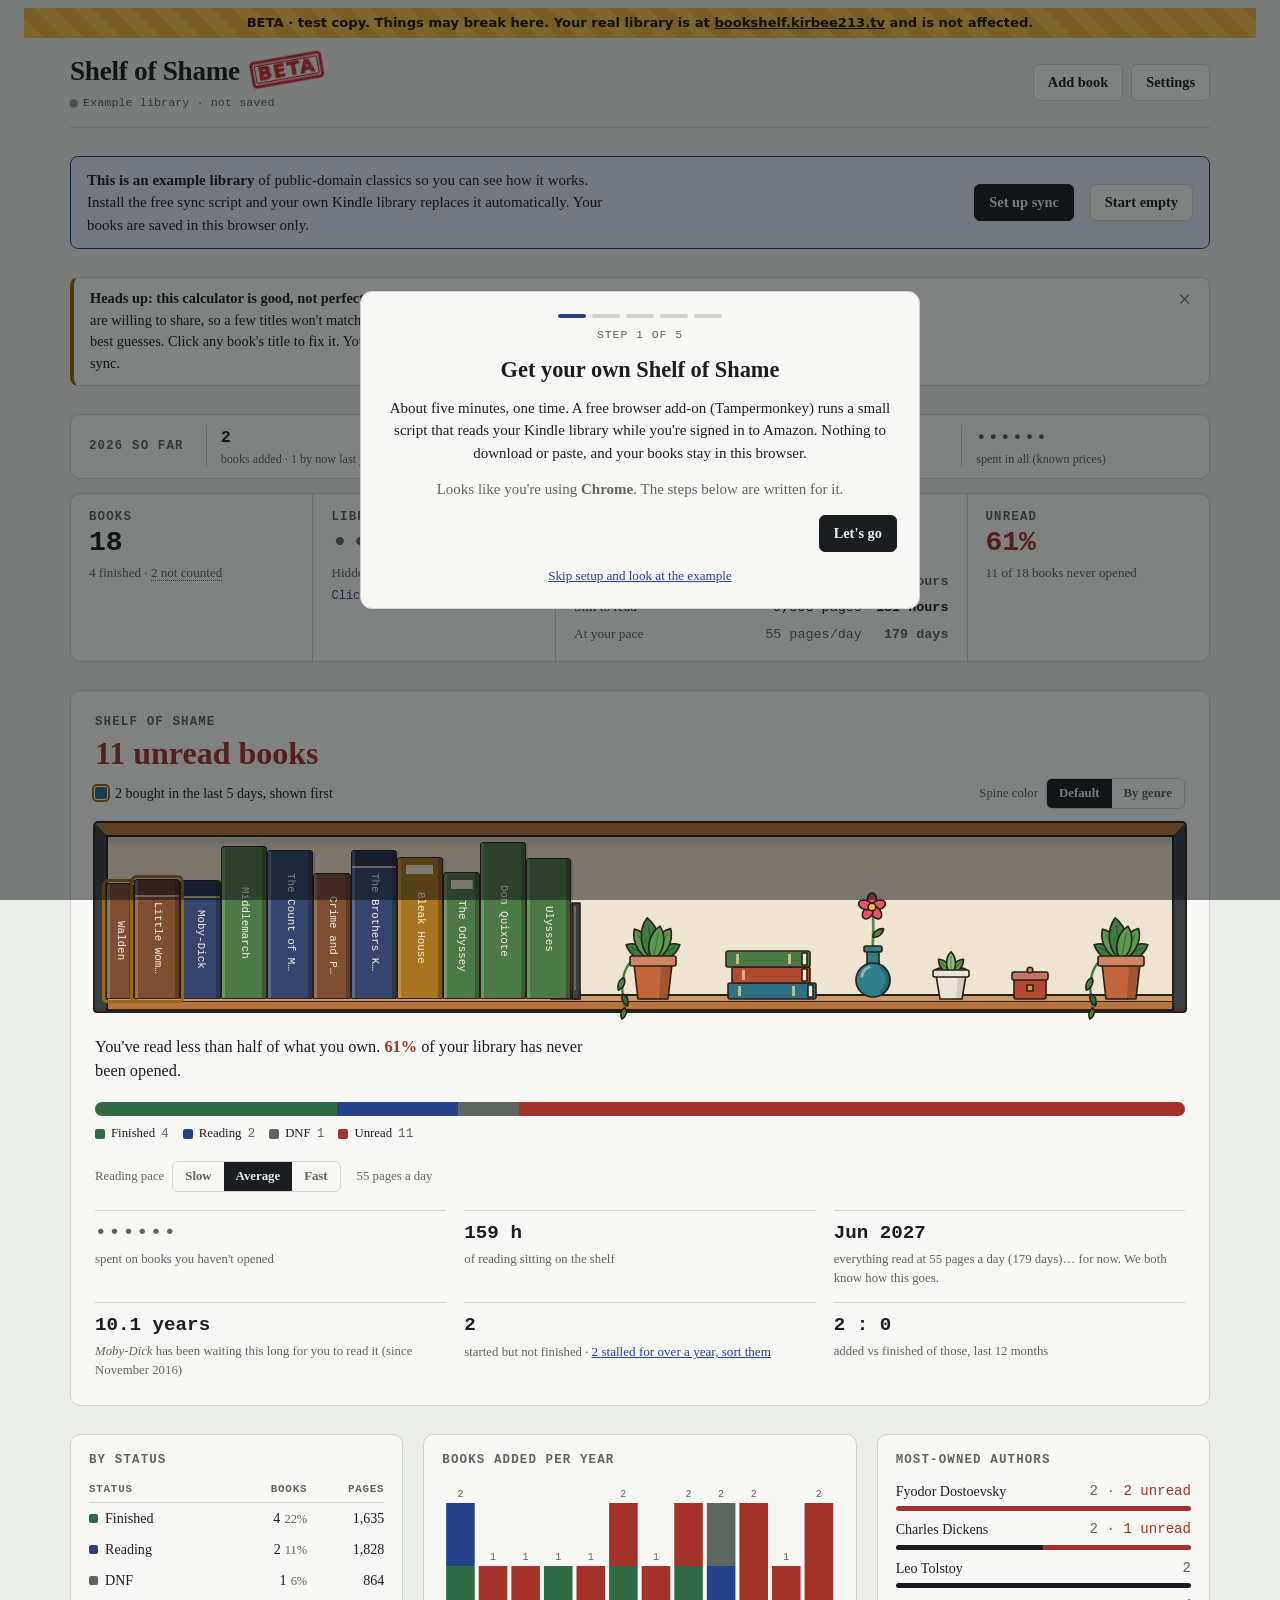
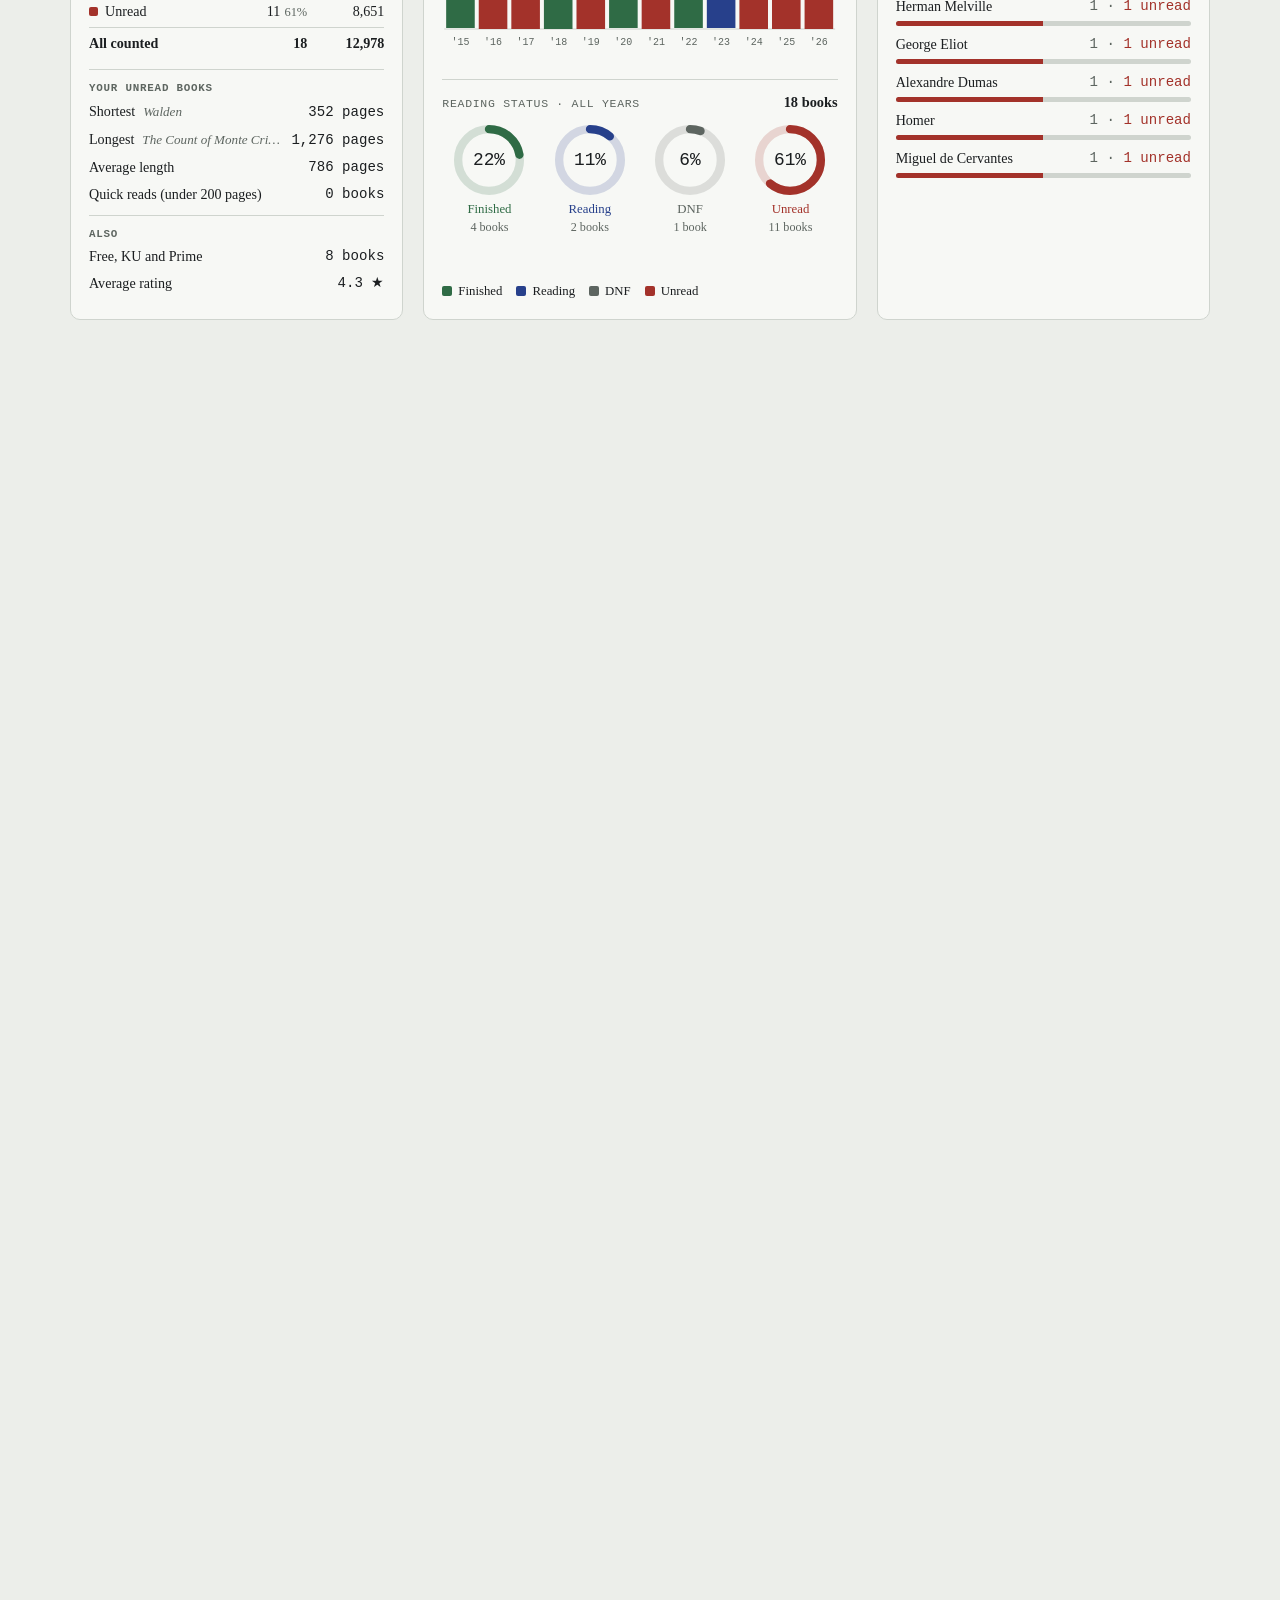
==== commit e0b0a41f: "v2.2 beta 17: Cozy becomes an old library with a fire What's new - Cozy is set in an old library: da" ====
--- a/index.html
+++ b/index.html
@@ -2,15 +2,15 @@
 <html lang="en">
 <head>
 <meta charset="utf-8">
-<meta http-equiv="Content-Security-Policy" content="default-src 'self'; script-src 'self' 'unsafe-eval' 'sha256-VySQDuwYC3MJb4ztWC1YN0hsr0zHuGT9MBwgo2khxi8=' https://accounts.google.com/gsi/client; style-src 'self' 'unsafe-inline' https://fonts.googleapis.com https://accounts.google.com/gsi/style; font-src https://fonts.gstatic.com; img-src 'self' data: blob:; connect-src 'self' https://openlibrary.org https://www.googleapis.com https://oauth2.googleapis.com https://accounts.google.com; frame-src https://accounts.google.com; object-src 'none'; base-uri 'self'; form-action 'self'">
+<meta http-equiv="Content-Security-Policy" content="default-src 'self'; script-src 'self' 'unsafe-eval' 'sha256-GEG275oTj3KhLtghL2gmNnrWZzhjgdCZymB21p24zq0=' https://accounts.google.com/gsi/client; style-src 'self' 'unsafe-inline' https://fonts.googleapis.com https://accounts.google.com/gsi/style; font-src https://fonts.gstatic.com; img-src 'self' data: blob:; connect-src 'self' https://openlibrary.org https://www.googleapis.com https://oauth2.googleapis.com https://accounts.google.com; frame-src https://accounts.google.com; object-src 'none'; base-uri 'self'; form-action 'self'">
 <meta name="viewport" content="width=device-width,initial-scale=1,viewport-fit=cover">
 <title>BETA · Shelf of Shame</title>
-<link rel="icon" type="image/png" href="icon-tag.png?v=2.2.0.0.16" id="favicon">
-<link rel="apple-touch-icon" href="icon-tag-180.png?v=2.2.0.0.16" id="touchicon">
+<link rel="icon" type="image/png" href="icon-tag.png?v=2.2.0.0.17" id="favicon">
+<link rel="apple-touch-icon" href="icon-tag-180.png?v=2.2.0.0.17" id="touchicon">
 <meta name="description" content="The Kindle books you bought and haven't read yet: how many, what they cost and how long they'd take to read.">
 <meta property="og:title" content="Shelf of Shame">
 <meta property="og:description" content="The Kindle books you bought and haven't read yet: how many, what they cost and how long they'd take to read.">
-<meta property="og:image" content="https://betabookshelf.kirbee213.tv/og.png?v=2.2.0.0.16">
+<meta property="og:image" content="https://betabookshelf.kirbee213.tv/og.png?v=2.2.0.0.17">
 <meta property="og:url" content="https://betabookshelf.kirbee213.tv/">
 <meta name="twitter:card" content="summary_large_image">
 <link rel="preconnect" href="https://fonts.googleapis.com">
@@ -59,6 +59,38 @@
 :root[data-theme="cozy"] .bookcase{box-shadow:0 0 60px rgba(255,160,70,.12), inset 0 18px 30px rgba(0,0,0,.45)}
 :root[data-theme="cozy"] .btn.primary{background:var(--accent);color:#1c1209;border-color:var(--accent)}
 :root[data-theme="cozy"] header.top{background:rgba(22,16,11,.92);backdrop-filter:blur(6px)}
+/* Cozy: a stone fireplace in the background, its fire flickering and its glow flickering across the page (still for reduced motion) */
+.hearth,.hearth-glow,.hearth-light,.hearth-spill{display:none}
+:root[data-theme="cozy"] .hearth{display:block;position:fixed;z-index:-1;left:max(0px,calc(50% - 990px));bottom:0;width:420px;pointer-events:none;opacity:.9;
+  -webkit-mask-image:linear-gradient(to bottom,transparent 0,#000 16%),linear-gradient(to left,transparent 0,#000 14%);-webkit-mask-composite:source-in;mask-image:linear-gradient(to bottom,transparent 0,#000 16%),linear-gradient(to left,transparent 0,#000 14%);mask-composite:intersect}
+:root[data-theme="cozy"] .hearth::after{content:"";position:absolute;inset:0;background:radial-gradient(ellipse 70% 70% at 46% 95%,transparent 55%,rgba(18,10,5,.4) 100%);pointer-events:none}
+:root[data-theme="cozy"] .hearth-spill{display:block;position:fixed;z-index:-1;left:max(0px,calc(50% - 990px));bottom:0;width:640px;height:720px;pointer-events:none;background:radial-gradient(ellipse 50% 60% at 33% 100%,rgba(255,140,50,.20),rgba(255,110,40,.07) 50%,transparent 75%);animation:hgflick 2.8s linear infinite}
+:root[data-theme="cozy"] .hearth svg{display:block;width:100%;height:auto;filter:brightness(.72) contrast(1.15)}
+:root[data-theme="cozy"] .hearth-glow{display:block;position:fixed;inset:0;z-index:-1;pointer-events:none;background:radial-gradient(ellipse 70vw 75vh at calc(max(0px,50% - 970px) + 190px) 100%,rgba(255,138,48,.30),rgba(255,110,40,.11) 45%,transparent 75%);animation:hgflick 2.8s linear infinite}
+.hg-f{transform-box:fill-box;transform-origin:50% 100%;animation:hgf 1.3s ease-in-out infinite alternate}
+.hg-f2{animation-duration:.85s}.hg-f3{animation-duration:1.7s;animation-delay:-.4s}.hg-f4{animation-duration:1.1s;animation-delay:-.7s}
+.hg-ember{animation:hgflick 1.9s linear infinite}
+@keyframes hgf{0%{transform:scale(1,1) skewX(0)}45%{transform:scale(.96,1.08) skewX(-3deg)}100%{transform:scale(1.03,.92) skewX(2.5deg)}}
+@keyframes hgflick{0%{opacity:.86}7%{opacity:.7}13%{opacity:1}22%{opacity:.8}31%{opacity:.95}44%{opacity:.72}52%{opacity:.9}63%{opacity:.78}71%{opacity:1}85%{opacity:.82}100%{opacity:.86}}
+:root[data-theme="cozy"] .hearth-light{display:block;position:fixed;inset:0;z-index:4;pointer-events:none;mix-blend-mode:screen;background:radial-gradient(ellipse 120vw 120vh at calc(max(0px,50% - 970px) + 190px) 100%,rgba(255,150,64,.16),rgba(255,124,44,.075) 50%,transparent 88%);animation:hgflick 2.8s linear infinite}
+@media (max-width:1500px){:root[data-theme="cozy"] .hearth{opacity:.6}}
+@media (max-width:760px){:root[data-theme="cozy"] .hearth,:root[data-theme="cozy"] .hearth-spill{display:none}:root[data-theme="cozy"] .hearth-glow{background:radial-gradient(ellipse 120vw 60vh at 50% 100%,rgba(255,138,48,.24),transparent 72%)}:root[data-theme="cozy"] .hearth-light{background:radial-gradient(ellipse 140vw 100vh at 50% 100%,rgba(255,150,64,.13),transparent 82%)}}
+@media (prefers-reduced-motion:reduce){.hg-f,.hg-ember,:root[data-theme="cozy"] .hearth-glow,:root[data-theme="cozy"] .hearth-light,:root[data-theme="cozy"] .hearth-spill{animation:none}}
+/* Cozy room: dark wood-panelled library walls, an arched window and a brass floor lamp on the right, a rug along the floor */
+.room-win,.room-lamp,.room-rug{display:none}
+:root[data-theme="cozy"] body{background:radial-gradient(ellipse 70% 55% at 50% -8%, rgba(255,176,84,.18), transparent 70%),repeating-linear-gradient(90deg,rgba(0,0,0,.35) 0 2px,rgba(255,200,140,.04) 2px 4px,transparent 4px 180px),linear-gradient(180deg,#120c08 0 70px,#2a1a10 70px 76px,#0f0a06 76px 82px,transparent 82px),linear-gradient(180deg,transparent 0 62%,rgba(0,0,0,.25) 62% calc(62% + 3px),rgba(255,190,120,.05) calc(62% + 3px) calc(62% + 5px),transparent calc(62% + 5px)),#1d130c;background-attachment:fixed}
+:root[data-theme="cozy"] .room-win{display:block;position:fixed;z-index:-1;right:max(0px,calc(50% - 960px));top:90px;width:300px;pointer-events:none;opacity:.8}
+:root[data-theme="cozy"] .room-lamp{display:block;position:fixed;z-index:-1;right:max(10px,calc(50% - 900px));bottom:20px;width:150px;pointer-events:none}
+:root[data-theme="cozy"] .room-rug{display:block;position:fixed;z-index:-1;left:0;right:0;bottom:0;height:34px;pointer-events:none;opacity:.7}
+:root[data-theme="cozy"] .room-win svg,:root[data-theme="cozy"] .room-lamp svg,:root[data-theme="cozy"] .room-rug svg{display:block;width:100%;height:100%}
+@media (max-width:1500px){:root[data-theme="cozy"] .room-win,:root[data-theme="cozy"] .room-lamp{opacity:.5}}
+@media (max-width:760px){:root[data-theme="cozy"] .room-win,:root[data-theme="cozy"] .room-lamp{display:none}}
+:root[data-theme="cozy"] .spine{--bd:color-mix(in srgb,#d6a85a 75%,var(--c));border:1px solid rgba(10,6,3,.9);border-radius:2px 2px 1px 1px;font-family:var(--display);font-weight:700;font-size:.7rem;letter-spacing:.03em;color:#ead2a0;text-shadow:0 1px 0 rgba(0,0,0,.7);
+  background:linear-gradient(90deg,rgba(0,0,0,.55) 0,rgba(0,0,0,.15) 12%,rgba(255,226,180,.16) 30%,rgba(255,226,180,.05) 48%,rgba(0,0,0,.12) 70%,rgba(0,0,0,.58) 100%),var(--bands,linear-gradient(transparent,transparent)),url("data:image/svg+xml,%3Csvg xmlns='http://www.w3.org/2000/svg' width='140' height='140'%3E%3Cfilter id='n'%3E%3CfeTurbulence type='fractalNoise' baseFrequency='.9' numOctaves='3' stitchTiles='stitch'/%3E%3CfeColorMatrix values='0 0 0 0 0  0 0 0 0 0  0 0 0 0 0  0 0 0 .5 0'/%3E%3C/filter%3E%3Crect width='140' height='140' filter='url(%23n)'/%3E%3C/svg%3E"),var(--c);box-shadow:2px 0 3px rgba(0,0,0,.45)}
+:root[data-theme="cozy"] .spine.s4{--bands:linear-gradient(#2a1a0c,#2a1a0c) 50% 7px/62% 9px no-repeat}
+:root[data-theme="cozy"] .lay .spine{background:linear-gradient(rgba(255,226,180,.12) 0,rgba(255,226,180,.04) 35%,rgba(0,0,0,.2) 70%,rgba(0,0,0,.55) 100%),linear-gradient(90deg,transparent 0 6px,var(--bd) 6px 8px,transparent 8px calc(100% - 8px),var(--bd) calc(100% - 8px) calc(100% - 6px),transparent 0),url("data:image/svg+xml,%3Csvg xmlns='http://www.w3.org/2000/svg' width='140' height='140'%3E%3Cfilter id='n'%3E%3CfeTurbulence type='fractalNoise' baseFrequency='.9' numOctaves='3' stitchTiles='stitch'/%3E%3CfeColorMatrix values='0 0 0 0 0  0 0 0 0 0  0 0 0 0 0  0 0 0 .5 0'/%3E%3C/filter%3E%3Crect width='140' height='140' filter='url(%23n)'/%3E%3C/svg%3E"),var(--c)}
+:root[data-theme="cozy"] .bookcase{--wood:#4a2c16;--plank-top:#7a4a26;--wood-back:#120b06;box-shadow:0 0 60px rgba(255,160,70,.12), inset 0 18px 30px rgba(0,0,0,.45);background-image:repeating-linear-gradient(to bottom,rgba(255,196,110,.22) 0,rgba(255,180,90,.07) 34px,transparent 70px,transparent var(--row)),repeating-linear-gradient(to bottom,transparent 0 calc(var(--row) - 17px),var(--outline) calc(var(--row) - 17px) calc(var(--row) - 15px),var(--plank-top) calc(var(--row) - 15px) calc(var(--row) - 10px),var(--outline) calc(var(--row) - 10px) calc(var(--row) - 9px),var(--wood) calc(var(--row) - 9px) calc(var(--row) - 2px),var(--outline) calc(var(--row) - 2px) var(--row)),repeating-linear-gradient(90deg,rgba(0,0,0,.4) 0 1px,transparent 1px 64px)}
+:root[data-theme="cozy"] .decor svg,:root[data-theme="cozy"] .gx svg{filter:drop-shadow(2px 1px 2px rgba(0,0,0,.5))}
 /* Zon: an online-bookstore look. Navy header with a darker strip under it, white boxes on a gray page,
    yellow pill buttons, teal links, orange stars and highlights, red prices, plain sans-serif type everywhere. */
 :root[data-theme="zon"]{
@@ -612,6 +644,7 @@
 
 </head>
 <body>
+<div class="hearth-glow" aria-hidden="true"></div><div class="hearth-spill" aria-hidden="true"></div><div class="hearth-light" aria-hidden="true"></div><div class="room-win" aria-hidden="true"><svg viewBox="0 0 300 520" preserveAspectRatio="xMaxYMin meet" aria-hidden="true"><defs><linearGradient id="rwSky" x1="0" y1="0" x2="0" y2="1"><stop offset="0" stop-color="#2a3a3c"/><stop offset=".55" stop-color="#4a5a4a"/><stop offset="1" stop-color="#7a6a48"/></linearGradient><linearGradient id="rwFrame" x1="0" x2="1"><stop offset="0" stop-color="#1c120a"/><stop offset=".5" stop-color="#3a2614"/><stop offset="1" stop-color="#140c06"/></linearGradient></defs><path d="M40 520V180C40 90 100 30 170 30s130 60 130 150v340z" fill="url(#rwFrame)"/><path d="M58 520V184c0-80 52-134 112-134s112 54 112 134v336z" fill="url(#rwSky)"/><g fill="#24301e" opacity=".85"><circle cx="90" cy="300" r="40"/><circle cx="140" cy="270" r="48"/><circle cx="220" cy="290" r="44"/><circle cx="260" cy="320" r="36"/><path d="M58 330h224v190H58z"/></g><g fill="#30402a" opacity=".7"><circle cx="110" cy="250" r="30"/><circle cx="200" cy="240" r="34"/></g><g stroke="#1c120a" stroke-width="7" fill="none"><path d="M170 50v470M58 220h224M58 360h224M114 70v450M226 70v450"/><path d="M58 184c0-80 52-134 112-134s112 54 112 134"/></g><g stroke="#5a3e22" stroke-width="1.2" fill="none" opacity=".6"><path d="M173 52v468M58 223h224M58 363h224"/></g><path d="M58 520V184c0-80 52-134 112-134" fill="none" stroke="#fff" stroke-opacity=".05" stroke-width="10"/></svg></div><div class="room-lamp" aria-hidden="true"><svg viewBox="0 0 150 540" preserveAspectRatio="xMaxYMax meet" aria-hidden="true"><defs><linearGradient id="l2Br" x1="0" x2="1"><stop offset="0" stop-color="#2e1e08"/><stop offset=".3" stop-color="#8a6420"/><stop offset=".48" stop-color="#e8c878"/><stop offset=".6" stop-color="#a87a2a"/><stop offset="1" stop-color="#2a1a06"/></linearGradient><linearGradient id="l2Sh" x1="0" x2="1"><stop offset="0" stop-color="#3a2a10"/><stop offset=".35" stop-color="#b8904a"/><stop offset=".5" stop-color="#e2c27a"/><stop offset=".7" stop-color="#8a6626"/><stop offset="1" stop-color="#241806"/></linearGradient><radialGradient id="l2In" cx=".5" cy="0" r="1"><stop offset="0" stop-color="#fff6d8"/><stop offset=".5" stop-color="#ffd98a"/><stop offset="1" stop-color="#d9902a"/></radialGradient><radialGradient id="l2Pool" cx=".5" cy=".5" r=".5"><stop offset="0" stop-color="#ffd890" stop-opacity=".22"/><stop offset="1" stop-color="#ffd890" stop-opacity="0"/></radialGradient><linearGradient id="l2Beam" x1="0" y1="0" x2="0" y2="1"><stop offset="0" stop-color="#ffd890" stop-opacity=".14"/><stop offset="1" stop-color="#ffd890" stop-opacity="0"/></linearGradient><filter id="l2Blur" x="-50%" y="-50%" width="200%" height="200%"><feGaussianBlur stdDeviation="6"/></filter><filter id="l2Halo" x="-100%" y="-100%" width="300%" height="300%"><feGaussianBlur stdDeviation="14"/></filter></defs><path d="M22 150L-4 520H118L82 150z" fill="url(#l2Beam)" filter="url(#l2Blur)"/><ellipse cx="54" cy="526" rx="80" ry="12" fill="url(#l2Pool)"/><ellipse cx="52" cy="146" rx="40" ry="16" fill="#ffcf7a" opacity=".35" filter="url(#l2Halo)"/><path d="M112 536l-14-6-14 6M98 530v-6" stroke="url(#l2Br)" stroke-width="3" fill="none" stroke-linecap="round"/><ellipse cx="98" cy="530" rx="22" ry="3.2" fill="#000" opacity=".5" filter="url(#l2Blur)"/><path d="M98 526V112" stroke="#1a1004" stroke-width="5.4"/><path d="M98 526V112" stroke="url(#l2Br)" stroke-width="3.6"/><circle cx="98" cy="300" r="3.4" fill="url(#l2Br)"/><circle cx="98" cy="112" r="3.6" fill="url(#l2Br)"/><path d="M98 112C96 90 80 84 64 96" stroke="#1a1004" stroke-width="4.4" fill="none"/><path d="M98 112C96 90 80 84 64 96" stroke="url(#l2Br)" stroke-width="2.8" fill="none"/><path d="M62 96c-1 3 1 5 2 6" stroke="url(#l2Br)" stroke-width="3"/><path d="M20 146c4-28 16-44 32-48h6c16 4 28 20 32 48z" fill="url(#l2Sh)"/><path d="M30 132c4-16 12-26 22-30" stroke="#fff3c8" stroke-opacity=".35" stroke-width="2" fill="none" stroke-linecap="round"/><ellipse cx="55" cy="146" rx="35" ry="5.4" fill="url(#l2In)"/><path d="M20 146c10 3 60 3 70 0" stroke="#5a3e12" stroke-width="1.4" fill="none"/></svg></div><div class="room-rug" aria-hidden="true"><svg viewBox="0 0 600 60" preserveAspectRatio="none" aria-hidden="true"><defs><pattern id="rgP" width="40" height="30" patternUnits="userSpaceOnUse"><rect width="40" height="30" fill="#5a1a14"/><path d="M20 3l9 12-9 12-9-12z" fill="#2a3a5a" opacity=".85"/><path d="M20 9l4.5 6-4.5 6-4.5-6z" fill="#c9944a" opacity=".8"/><path d="M0 15h6M34 15h6" stroke="#c9944a" stroke-width="1" opacity=".6"/></pattern></defs><rect x="0" y="6" width="600" height="54" fill="url(#rgP)"/><rect x="0" y="6" width="600" height="8" fill="#2a3a5a"/><path d="M0 10h600" stroke="#c9944a" stroke-width="1.2" stroke-dasharray="4 3" opacity=".7"/><rect x="0" y="6" width="600" height="54" fill="#000" opacity=".35"/></svg></div><div class="hearth" aria-hidden="true"><svg viewBox="0 0 360 300" preserveAspectRatio="xMidYMax meet" aria-hidden="true"><defs><filter id="h2Tex" x="0" y="0" width="1" height="1" color-interpolation-filters="sRGB"><feTurbulence type="fractalNoise" baseFrequency=".55" numOctaves="4" seed="7" result="n"/><feColorMatrix in="n" type="matrix" values="0 0 0 0 0  0 0 0 0 0  0 0 0 0 0  0 0 0 1.1 -.35" result="a"/><feComposite in="a" in2="SourceGraphic" operator="in" result="t"/><feTurbulence type="fractalNoise" baseFrequency=".06" numOctaves="3" seed="2" result="b"/><feDisplacementMap in="SourceGraphic" in2="b" scale="2.4" result="d"/><feMerge><feMergeNode in="d"/><feMergeNode in="t"/></feMerge></filter><filter id="h2Soft"><feGaussianBlur stdDeviation="3.2"/></filter><filter id="h2Glow" x="-50%" y="-50%" width="200%" height="200%"><feGaussianBlur stdDeviation="9"/></filter><filter id="h2Bark" color-interpolation-filters="sRGB"><feTurbulence type="fractalNoise" baseFrequency=".04 .6" numOctaves="3" seed="5" result="n"/><feColorMatrix in="n" values="0 0 0 0 .05  0 0 0 0 .03  0 0 0 0 .01  0 0 0 1.4 -.5" result="a"/><feComposite in="a" in2="SourceGraphic" operator="in" result="t"/><feMerge><feMergeNode in="SourceGraphic"/><feMergeNode in="t"/></feMerge></filter><radialGradient id="h2Box" cx=".5" cy=".9" r=".85"><stop offset="0" stop-color="#6a2408"/><stop offset=".3" stop-color="#2a0e04"/><stop offset="1" stop-color="#070302"/></radialGradient><radialGradient id="h2Lit" cx=".5" cy=".95" r=".7"><stop offset="0" stop-color="#ff9a3a" stop-opacity=".5"/><stop offset=".5" stop-color="#ff7a2a" stop-opacity=".14"/><stop offset="1" stop-color="#ff7a2a" stop-opacity="0"/></radialGradient><linearGradient id="h2Soot" x1="0" y1="0" x2="0" y2="1"><stop offset="0" stop-color="#000" stop-opacity=".75"/><stop offset="1" stop-color="#000" stop-opacity="0"/></linearGradient><linearGradient id="h2Mantel" x1="0" y1="0" x2="0" y2="1"><stop offset="0" stop-color="#5a341a"/><stop offset=".15" stop-color="#7a4a26"/><stop offset=".6" stop-color="#3e2210"/><stop offset="1" stop-color="#1a0d05"/></linearGradient><linearGradient id="h2Log" x1="0" y1="0" x2="0" y2="1"><stop offset="0" stop-color="#4a3020"/><stop offset=".55" stop-color="#24160c"/><stop offset="1" stop-color="#0e0804"/></linearGradient><radialGradient id="h2F1" cx=".5" cy="1" r="1"><stop offset="0" stop-color="#fff6d0"/><stop offset=".25" stop-color="#ffc85a"/><stop offset=".6" stop-color="#f06a1a"/><stop offset="1" stop-color="#8a1a04" stop-opacity="0"/></radialGradient><linearGradient id="h2Side" x1="0" x2="1"><stop offset="0" stop-color="#000" stop-opacity=".6"/><stop offset=".2" stop-color="#000" stop-opacity="0"/><stop offset=".8" stop-color="#000" stop-opacity="0"/><stop offset="1" stop-color="#000" stop-opacity=".6"/></linearGradient></defs><rect x="0" y="56" width="360" height="244" fill="#120e0b"/><g filter="url(#h2Tex)"><rect x="-24.5" y="59.5" width="53" height="19" rx="3.9" fill="#3f3731"/><rect x="31.5" y="59.5" width="46" height="19" rx="5.0" fill="#38302a"/><rect x="80.5" y="59.5" width="46" height="19" rx="2.6" fill="#423a34"/><rect x="129.5" y="59.5" width="47" height="19" rx="4.4" fill="#39312b"/><rect x="179.5" y="59.5" width="31" height="19" rx="4.8" fill="#3d352f"/><rect x="213.5" y="59.5" width="44" height="19" rx="2.4" fill="#342c26"/><rect x="260.5" y="59.5" width="55" height="19" rx="4.8" fill="#39312b"/><rect x="318.5" y="59.5" width="53" height="19" rx="3.3" fill="#332b25"/><rect x="-37.5" y="81.5" width="45" height="23" rx="4.9" fill="#332b25"/><rect x="10.5" y="81.5" width="48" height="23" rx="4.1" fill="#413933"/><rect x="61.5" y="81.5" width="51" height="23" rx="2.1" fill="#3d352f"/><rect x="115.5" y="81.5" width="54" height="23" rx="2.4" fill="#342c26"/><rect x="172.5" y="81.5" width="60" height="23" rx="3.4" fill="#322a24"/><rect x="235.5" y="81.5" width="48" height="23" rx="3.2" fill="#3c342e"/><rect x="286.5" y="81.5" width="35" height="23" rx="4.0" fill="#372f29"/><rect x="324.5" y="81.5" width="46" height="23" rx="2.2" fill="#39312b"/><rect x="-11.5" y="107.5" width="52" height="20" rx="2.4" fill="#342c26"/><rect x="289.5" y="107.5" width="41" height="20" rx="4.7" fill="#362e28"/><rect x="333.5" y="107.5" width="44" height="20" rx="3.1" fill="#3b332d"/><rect x="-30.5" y="130.5" width="43" height="24" rx="5.0" fill="#3c342e"/><rect x="15.5" y="130.5" width="43" height="24" rx="2.1" fill="#3a322c"/><rect x="297.5" y="130.5" width="31" height="24" rx="2.2" fill="#413933"/><rect x="331.5" y="130.5" width="50" height="24" rx="2.7" fill="#423a34"/><rect x="-33.5" y="157.5" width="50" height="22" rx="2.5" fill="#352d27"/><rect x="19.5" y="157.5" width="36" height="22" rx="4.5" fill="#3d352f"/><rect x="321.5" y="157.5" width="40" height="22" rx="2.3" fill="#39312b"/><rect x="364.5" y="157.5" width="33" height="22" rx="4.3" fill="#372f29"/><rect x="-8.5" y="182.5" width="52" height="22" rx="4.0" fill="#332b25"/><rect x="315.5" y="182.5" width="60" height="22" rx="4.9" fill="#372f29"/><rect x="-20.5" y="207.5" width="46" height="17" rx="3.1" fill="#423a34"/><rect x="28.5" y="207.5" width="38" height="17" rx="2.5" fill="#39312b"/><rect x="317.5" y="207.5" width="54" height="17" rx="2.2" fill="#413933"/><rect x="-1.5" y="227.5" width="58" height="21" rx="4.0" fill="#3a322c"/><rect x="303.5" y="227.5" width="58" height="21" rx="3.9" fill="#3c342e"/><rect x="364.5" y="227.5" width="35" height="21" rx="4.2" fill="#362e28"/><rect x="-1.5" y="251.5" width="39" height="24" rx="4.9" fill="#362e28"/><rect x="293.5" y="251.5" width="61" height="24" rx="4.7" fill="#38302a"/><rect x="357.5" y="251.5" width="42" height="24" rx="4.6" fill="#362e28"/><rect x="-29.5" y="278.5" width="49" height="23" rx="2.9" fill="#413933"/><rect x="22.5" y="278.5" width="48" height="23" rx="2.4" fill="#3a322c"/><rect x="303.5" y="278.5" width="61" height="23" rx="2.8" fill="#322a24"/><rect x="367.5" y="278.5" width="41" height="23" rx="4.6" fill="#39312b"/></g><rect class="hg-ember" x="0" y="56" width="360" height="244" fill="url(#h2Lit)"/><path d="M80 300V170c0-36 45-56 100-56s100 20 100 56v130z" fill="url(#h2Box)"/><path d="M80 300V170c0-36 45-56 100-56v40c-36 0-62 14-62 40v106z" fill="#000" opacity=".45"/><path d="M280 300V170c0-36-45-56-100-56v40c36 0 62 14 62 40v106z" fill="#000" opacity=".38"/><path d="M118 300V194c0-26 26-40 62-40s62 14 62 40v106" fill="none" stroke="#000" stroke-opacity=".35" stroke-width="1.2"/><path d="M80 300l38-18h124l38 18z" fill="#1a0c06" opacity=".85"/><path d="M92 300V176c0-30 38-48 88-48s88 18 88 48v124z" fill="none" stroke="#000" stroke-opacity=".5" stroke-width="8" filter="url(#h2Soft)"/><path d="M90 130c20-10 50-14 90-14s70 4 90 14v40H90z" fill="url(#h2Soot)"/><g filter="url(#h2Tex)"><path d="M76 300V170c0-38 46-60 104-60s104 22 104 60v130h-8V172c0-33-42-54-96-54s-96 21-96 54v128z" fill="#4e443a"/></g><ellipse class="hg-ember" cx="180" cy="282" rx="86" ry="22" fill="#ff7a24" opacity=".45" filter="url(#h2Glow)"/><g class="hg-flames" style="mix-blend-mode:screen"><path class="hg-f hg-f1" d="M128 284c-12-24 0-44 14-62 3 14 9 21 15 25 0-24 9-42 24-58 2 22 12 34 22 46 4-10 4-20 0-31 15 15 25 36 20 58-2 10-8 18-14 22z" fill="url(#h2F1)" filter="url(#h2Soft)"/><path class="hg-f hg-f2" d="M150 284c-6-15 0-29 10-41 2 10 6 14 12 16 0-15 6-27 14-37 2 15 8 23 14 31 2-8 2-14 0-21 8 10 14 25 10 39-2 6-6 10-10 12z" fill="#fff0b8" opacity=".75" filter="url(#h2Soft)"/><path class="hg-f hg-f3" d="M110 286c-6-13-2-25 6-35 2 8 6 12 10 14 0-8 4-17 8-23 4 13 6 23 4 33-2 6-6 10-10 12z" fill="url(#h2F1)" opacity=".85" filter="url(#h2Soft)"/><path class="hg-f hg-f4" d="M216 286c4-11 2-23-4-33 8 4 14 10 16 18 2-6 2-12 0-18 8 8 12 19 10 29-2 4-4 6-8 8z" fill="url(#h2F1)" opacity=".85" filter="url(#h2Soft)"/></g><g filter="url(#h2Bark)"><path d="M102 286c22-6 60-8 78-6s56 2 82 6l-2 11c-26-4-62-6-80-6s-54 2-76 6z" fill="url(#h2Log)"/><path d="M116 279l122-15 4 11-122 16z" fill="url(#h2Log)"/></g><ellipse cx="240" cy="270" rx="3.2" ry="6" fill="#5a3a20"/><circle cx="240" cy="270" r="1.8" fill="#ff8a2a" opacity=".7" filter="url(#h2Soft)"/><path class="hg-ember" d="M120 283c30 3 70 4 120-1" stroke="#ff6a14" stroke-width="2.4" opacity=".8" filter="url(#h2Soft)"/><g fill="#ff9a3a"><circle class="hg-ember" cx="140" cy="293" r="1.2"/><circle cx="168" cy="295" r="1"/><circle class="hg-ember" cx="206" cy="294" r="1.3"/><circle cx="226" cy="292" r=".9"/></g><path d="M96 297h168" stroke="#0e0b0a" stroke-width="3"/><g filter="url(#h2Tex)"><rect x="0" y="291" width="360" height="9" fill="#3a3028"/></g><g filter="url(#h2Tex)"><rect x="-10" y="38" width="380" height="24" rx="2" fill="url(#h2Mantel)"/></g><path d="M-10 39h380" stroke="#a87444" stroke-opacity=".55" stroke-width="1.2"/><rect x="-6" y="62" width="372" height="8" fill="#000" opacity=".55" filter="url(#h2Soft)"/><rect x="0" y="38" width="360" height="262" fill="url(#h2Side)"/></svg></div>
 <div class="betabar" role="note"><b>BETA</b> · test copy. Things may break here. Your real library is at <a href="https://bookshelf.kirbee213.tv/">bookshelf.kirbee213.tv</a> and is not affected.</div>
 <div class="wrap">
   <header class="top">
@@ -1271,6 +1304,19 @@
   scroll2: [112, 40, `<svg viewBox="0 0 112 40"><defs><linearGradient id="qs2P_scroll2" x1="0" y1="0" x2="0" y2="1"><stop offset="0" stop-color="#a8844c"/><stop offset=".2" stop-color="#dcc08a"/><stop offset=".5" stop-color="#c49e62"/><stop offset=".85" stop-color="#835e30"/><stop offset="1" stop-color="#4e3418"/></linearGradient><linearGradient id="qs2S_scroll2" x1="0" y1="0" x2="0" y2="1"><stop offset="0" stop-color="#d6b880"/><stop offset="1" stop-color="#9a7542"/></linearGradient><linearGradient id="qs2F_scroll2" x1="0" y1="0" x2="0" y2="1"><stop offset="0" stop-color="#e4c894"/><stop offset="1" stop-color="#b08a52"/></linearGradient><radialGradient id="qs2K_scroll2" cx=".35" cy=".3" r=".7"><stop offset="0" stop-color="#f0d488"/><stop offset=".45" stop-color="#a87c2c"/><stop offset="1" stop-color="#4e360c"/></radialGradient><radialGradient id="qs2D_scroll2" cx=".4" cy=".35" r=".7"><stop offset="0" stop-color="#c09a48"/><stop offset=".6" stop-color="#7a5418"/><stop offset="1" stop-color="#3a2606"/></radialGradient><linearGradient id="qs2R_scroll2" x1="0" y1="0" x2="0" y2="1"><stop offset="0" stop-color="#e0c070"/><stop offset=".5" stop-color="#8a6420"/><stop offset="1" stop-color="#3a2606"/></linearGradient><radialGradient id="qs2M_scroll2" cx=".38" cy=".34" r=".7"><stop offset="0" stop-color="#d0443a"/><stop offset=".5" stop-color="#8e1a14"/><stop offset="1" stop-color="#3e0806"/></radialGradient></defs><path d="M28 33.4c9 .8 20 .6 32 1.2 10 .5 19 0 28-.8l5 5.4c-12 .6-25 .6-38 .6-9 0-17-.4-23-1.2z" fill="url(#qs2S_scroll2)" stroke="#1a0f06" stroke-opacity=".55" stroke-width=".5"/><path d="M36.0 36.4q0.46 -0.28 0.93 0q0.48 -0.36 0.96 0q0.32 -0.16 0.64 0q0.55 -0.24 1.10 0q0.37 -0.48 0.74 0M41.8 36.4q0.44 -0.36 0.89 0q0.35 -0.36 0.69 0q0.56 -0.33 1.12 0q0.52 -0.37 1.04 0q0.32 -0.40 0.64 0q0.48 -0.26 0.95 0q0.31 -0.44 0.62 0q0.44 -0.39 0.88 0M50.6 36.4q0.58 -0.29 1.15 0q0.54 -0.30 1.08 0q0.58 -0.44 1.16 0q0.33 -0.20 0.66 0q0.37 -0.47 0.73 0q0.43 -0.36 0.86 0q0.39 -0.32 0.78 0M58.4 36.4q0.48 -0.35 0.95 0q0.57 -0.38 1.14 0q0.58 -0.43 1.16 0q0.60 -0.37 1.19 0M64.0 36.4q0.59 -0.45 1.18 0q0.47 -0.39 0.94 0q0.36 -0.43 0.73 0q0.47 -0.25 0.94 0q0.32 -0.43 0.64 0q0.60 -0.19 1.19 0q0.54 -0.29 1.08 0M71.8 36.4q0.53 -0.44 1.06 0q0.31 -0.36 0.63 0q0.31 -0.39 0.63 0q0.40 -0.44 0.80 0q0.59 -0.32 1.19 0M78.1 36.4q0.32 -0.35 0.65 0q0.31 -0.22 0.62 0q0.42 -0.36 0.84 0q0.35 -0.17 0.69 0q0.56 -0.26 1.12 0q0.59 -0.45 1.18 0" fill="none" stroke="#2e1c0a" stroke-opacity="0.35" stroke-width="0.35" stroke-linecap="round"/><path d="M88 33.8c2 1.6 3.4 3.4 5 5.4M80 38.6l2.6 1" stroke="#5a3e1c" stroke-width=".5" fill="none" opacity=".55"/><path d="M1.5 21.8h12M98 21.8h12.5" stroke="url(#qs2R_scroll2)" stroke-width="2.6"/><circle cx="4.2" cy="21.8" r="3.6" fill="url(#qs2K_scroll2)" stroke="#1a0f06" stroke-opacity=".55" stroke-width=".5"/><circle cx="107.8" cy="21.8" r="3.1" fill="url(#qs2K_scroll2)" stroke="#1a0f06" stroke-opacity=".55" stroke-width=".5"/><path d="M8.6 19.8h2.2v4h-2.2zM101.2 20h2v3.6h-2z" fill="#a87c2c" stroke="#1a0f06" stroke-opacity=".55" stroke-width=".5"/><path d="M17 9.6c10-1.4 22-.8 34-1.6 14-.9 28-.2 42 .8l2.6 1.4-.8 23.4c-12 1-25 1.2-39 1-14-.2-27-.9-38.6-2z" fill="url(#qs2P_scroll2)" stroke="#1a0f06" stroke-opacity=".55" stroke-width=".5"/><path d="M27 9.3c2 7 1.6 16-.6 24.6M58 8.4c1.6 8 1.2 18-.4 26M82 8.6c-1.4 8-1 17 .4 25" stroke="#4a3014" stroke-opacity=".22" stroke-width=".7" fill="none"/><path d="M33.0 12.6q0.55 -0.56 1.11 0q0.38 -0.44 0.75 0q0.43 -0.51 0.87 0q0.54 -0.26 1.07 0M37.8 12.6q0.43 -0.56 0.86 0q0.30 -0.42 0.60 0q0.52 -0.32 1.03 0q0.58 -0.62 1.17 0q0.31 -0.23 0.62 0q0.46 -0.63 0.92 0q0.41 -0.32 0.83 0q0.43 -0.23 0.85 0M45.9 12.6q0.45 -0.32 0.90 0q0.37 -0.32 0.74 0q0.44 -0.35 0.88 0q0.31 -0.59 0.61 0q0.47 -0.50 0.93 0q0.36 -0.66 0.71 0M52.6 12.6q0.40 -0.54 0.80 0q0.51 -0.63 1.03 0q0.43 -0.59 0.85 0q0.50 -0.35 1.00 0M57.8 12.6q0.55 -0.44 1.11 0q0.48 -0.24 0.95 0q0.37 -0.57 0.75 0q0.42 -0.30 0.85 0q0.46 -0.53 0.93 0q0.50 -0.38 1.00 0q0.43 -0.44 0.86 0q0.53 -0.45 1.07 0M66.8 12.6q0.31 -0.24 0.62 0q0.51 -0.65 1.02 0q0.48 -0.39 0.96 0q0.35 -0.44 0.70 0q0.59 -0.56 1.19 0q0.46 -0.60 0.92 0M73.4 12.6q0.59 -0.47 1.17 0q0.44 -0.34 0.88 0q0.46 -0.64 0.93 0q0.30 -0.56 0.60 0q0.55 -0.61 1.09 0q0.52 -0.58 1.04 0" fill="none" stroke="#2e1c0a" stroke-opacity="0.42" stroke-width="0.42" stroke-linecap="round"/><path d="M31.0 15.4q0.58 -0.24 1.17 0q0.33 -0.59 0.65 0q0.52 -0.51 1.04 0q0.39 -0.49 0.78 0q0.48 -0.48 0.96 0q0.35 -0.41 0.70 0q0.42 -0.54 0.84 0q0.60 -0.64 1.20 0M39.9 15.4q0.38 -0.24 0.76 0q0.31 -0.42 0.62 0q0.40 -0.39 0.79 0q0.57 -0.45 1.14 0q0.47 -0.32 0.94 0q0.31 -0.36 0.61 0M45.9 15.4q0.60 -0.52 1.20 0q0.35 -0.61 0.71 0q0.54 -0.54 1.08 0q0.57 -0.56 1.14 0q0.54 -0.38 1.07 0M53.1 15.4q0.35 -0.55 0.70 0q0.51 -0.42 1.03 0q0.46 -0.44 0.92 0q0.58 -0.44 1.15 0q0.55 -0.38 1.10 0q0.56 -0.62 1.13 0q0.44 -0.47 0.88 0M61.9 15.4q0.45 -0.32 0.89 0q0.40 -0.53 0.79 0q0.35 -0.62 0.70 0q0.38 -0.62 0.76 0q0.39 -0.64 0.79 0q0.51 -0.44 1.02 0q0.46 -0.51 0.91 0q0.48 -0.36 0.95 0M69.9 15.4q0.58 -0.49 1.16 0q0.32 -0.58 0.65 0q0.52 -0.62 1.04 0q0.36 -0.55 0.71 0q0.32 -0.51 0.64 0q0.38 -0.32 0.76 0q0.56 -0.27 1.13 0M77.5 15.4q0.37 -0.31 0.75 0q0.56 -0.41 1.13 0q0.52 -0.23 1.03 0q0.41 -0.30 0.82 0q0.50 -0.26 1.00 0q0.59 -0.23 1.17 0q0.52 -0.23 1.04 0" fill="none" stroke="#2e1c0a" stroke-opacity="0.42" stroke-width="0.42" stroke-linecap="round"/><path d="M31.0 18.2q0.33 -0.39 0.66 0q0.35 -0.25 0.69 0q0.42 -0.62 0.84 0q0.54 -0.56 1.08 0q0.37 -0.46 0.73 0M36.3 18.2q0.33 -0.31 0.66 0q0.58 -0.58 1.16 0q0.54 -0.57 1.08 0q0.36 -0.36 0.72 0q0.49 -0.54 0.98 0M42.7 18.2q0.33 -0.49 0.65 0q0.50 -0.44 1.00 0q0.35 -0.43 0.71 0q0.33 -0.63 0.65 0q0.56 -0.46 1.12 0q0.39 -0.62 0.78 0q0.47 -0.61 0.94 0q0.55 -0.44 1.11 0M51.1 18.2q0.43 -0.29 0.86 0q0.39 -0.58 0.78 0q0.31 -0.24 0.63 0q0.49 -0.34 0.98 0q0.46 -0.43 0.92 0q0.40 -0.66 0.81 0q0.36 -0.40 0.72 0M58.0 18.2q0.38 -0.38 0.77 0q0.52 -0.36 1.05 0q0.47 -0.62 0.94 0q0.33 -0.25 0.66 0q0.37 -0.56 0.74 0q0.48 -0.32 0.97 0q0.40 -0.30 0.80 0M65.4 18.2q0.51 -0.61 1.02 0q0.59 -0.54 1.17 0q0.59 -0.23 1.18 0M70.0 18.2q0.53 -0.40 1.07 0q0.58 -0.49 1.17 0q0.55 -0.35 1.09 0q0.36 -0.42 0.71 0q0.34 -0.39 0.68 0q0.59 -0.37 1.18 0q0.30 -0.24 0.61 0q0.35 -0.56 0.70 0" fill="none" stroke="#2e1c0a" stroke-opacity="0.42" stroke-width="0.42" stroke-linecap="round"/><path d="M32.0 21.0q0.52 -0.57 1.05 0q0.58 -0.55 1.17 0q0.58 -0.23 1.15 0q0.44 -0.64 0.88 0q0.49 -0.62 0.99 0q0.33 -0.43 0.67 0M39.1 21.0q0.47 -0.23 0.94 0q0.37 -0.34 0.73 0q0.57 -0.56 1.15 0q0.35 -0.57 0.70 0q0.34 -0.49 0.68 0q0.34 -0.22 0.68 0q0.56 -0.31 1.12 0M46.4 21.0q0.56 -0.35 1.12 0q0.59 -0.46 1.18 0q0.50 -0.31 1.01 0q0.58 -0.52 1.16 0q0.59 -0.61 1.18 0q0.39 -0.38 0.78 0q0.35 -0.28 0.70 0M54.6 21.0q0.48 -0.22 0.96 0q0.50 -0.37 1.01 0q0.39 -0.58 0.79 0q0.44 -0.36 0.89 0q0.44 -0.53 0.89 0M60.1 21.0q0.31 -0.55 0.61 0q0.55 -0.23 1.11 0q0.54 -0.38 1.07 0q0.47 -0.22 0.95 0q0.31 -0.30 0.63 0q0.59 -0.31 1.17 0q0.53 -0.63 1.05 0q0.58 -0.37 1.17 0M69.3 21.0q0.53 -0.27 1.07 0q0.52 -0.57 1.05 0q0.56 -0.24 1.12 0q0.58 -0.26 1.17 0q0.40 -0.49 0.80 0M76.4 21.0q0.58 -0.46 1.15 0q0.39 -0.36 0.79 0q0.35 -0.25 0.71 0q0.34 -0.52 0.69 0q0.60 -0.29 1.20 0" fill="none" stroke="#2e1c0a" stroke-opacity="0.42" stroke-width="0.42" stroke-linecap="round"/><path d="M33.0 23.8q0.55 -0.39 1.09 0q0.38 -0.20 0.76 0q0.50 -0.39 1.00 0q0.53 -0.35 1.06 0q0.53 -0.31 1.06 0q0.54 -0.49 1.08 0q0.42 -0.42 0.85 0M41.6 23.8q0.47 -0.52 0.93 0q0.38 -0.52 0.76 0q0.51 -0.54 1.01 0q0.40 -0.24 0.80 0q0.54 -0.52 1.08 0M47.6 23.8q0.36 -0.45 0.72 0q0.39 -0.58 0.77 0q0.48 -0.28 0.95 0q0.50 -0.34 0.99 0M53.0 23.8q0.45 -0.46 0.91 0q0.51 -0.52 1.02 0q0.59 -0.21 1.19 0q0.41 -0.44 0.82 0q0.39 -0.44 0.78 0q0.33 -0.55 0.65 0q0.46 -0.25 0.92 0q0.50 -0.32 1.00 0M61.5 23.8q0.34 -0.28 0.68 0q0.56 -0.48 1.12 0q0.30 -0.51 0.61 0q0.31 -0.33 0.61 0q0.57 -0.45 1.14 0q0.39 -0.35 0.78 0M67.8 23.8q0.60 -0.22 1.20 0q0.43 -0.50 0.85 0q0.42 -0.59 0.84 0q0.37 -0.59 0.75 0M73.3 23.8q0.57 -0.38 1.13 0q0.55 -0.52 1.10 0q0.46 -0.39 0.91 0q0.51 -0.36 1.02 0q0.33 -0.50 0.65 0q0.38 -0.40 0.76 0q0.54 -0.27 1.07 0" fill="none" stroke="#2e1c0a" stroke-opacity="0.3" stroke-width="0.42" stroke-linecap="round"/><rect x="30" y="10.8" width="3.6" height="3.8" fill="#8e2a1e" fill-opacity=".7"/><path d="M30.6 11.4h2.4v2.6h-2.4z" fill="none" stroke="#c9a24a" stroke-opacity=".7" stroke-width=".5"/><path d="M19 10.4c6 .8 16 .6 22 0" stroke="#f3e2b4" stroke-width=".9" fill="none" opacity=".45" stroke-linecap="round"/><path d="M40 9c-2.6 8-3.2 17-1.6 25.6" stroke="#3a2410" stroke-opacity=".55" stroke-width=".7" fill="none"/><path d="M40.8 9c-2.6 8-3.2 17-1.6 25.6" stroke="#f0dcaa" stroke-opacity=".35" stroke-width=".6" fill="none"/><path d="M40 9c3 .4 5.4 1.6 6.6 3.4-2.4-.2-4.6.2-6.4 1.2z" fill="url(#qs2F_scroll2)" stroke="#1a0f06" stroke-opacity=".55" stroke-width=".5"/><path d="M20 11.2c.8 7 .8 15-.2 21.6M22.2 10.4c.9 7.4.9 15.6-.2 22.6" stroke="#8a6534" stroke-opacity=".5" stroke-width=".5" fill="none"/><ellipse cx="16.4" cy="21.8" rx="5.8" ry="12.4" fill="url(#qs2D_scroll2)" stroke="#1a0f06" stroke-opacity=".55" stroke-width=".5"/><ellipse cx="16.4" cy="21.8" rx="3.8" ry="8.4" fill="none" stroke="#e8cc80" stroke-opacity=".6" stroke-width=".6"/><ellipse cx="16.4" cy="21.8" rx="2" ry="4.4" fill="url(#qs2K_scroll2)" stroke="#1a0f06" stroke-opacity=".55" stroke-width=".5"/><path d="M12.6 14.6c1-2.4 2.4-3.6 3.8-3.8" stroke="#fff0c0" stroke-width=".7" fill="none" opacity=".55"/><ellipse cx="96" cy="21.8" rx="4.6" ry="11.8" fill="url(#qs2D_scroll2)" stroke="#1a0f06" stroke-opacity=".55" stroke-width=".5"/><ellipse cx="96" cy="21.8" rx="2.8" ry="7.6" fill="none" stroke="#e8cc80" stroke-opacity=".5" stroke-width=".5"/><path d="M86 9c3-.6 6-1.8 8.2-3.6.4 2 .2 3.6-.6 5-2.6-.2-5.2-.6-7.6-1.4z" fill="url(#qs2F_scroll2)" stroke="#1a0f06" stroke-opacity=".55" stroke-width=".5"/><path d="M60 8.2c1.2 8 1.2 18 .2 27" fill="none" stroke="#2a1a08" stroke-width="2.6" stroke-linecap="round"/><path d="M60 8.2c1.2 8 1.2 18 .2 27" fill="none" stroke="#7a5a26" stroke-width="2.1" stroke-linecap="round"/><path d="M60 8.2c1.2 8 1.2 18 .2 27" fill="none" stroke="#c9a868" stroke-width="1.6800000000000002" stroke-dasharray=".55 .75"/><path d="M63.4 8.4c1.2 8 1.2 18 .2 27" fill="none" stroke="#2a1a08" stroke-width="2.6" stroke-linecap="round"/><path d="M63.4 8.4c1.2 8 1.2 18 .2 27" fill="none" stroke="#7a5a26" stroke-width="2.1" stroke-linecap="round"/><path d="M63.4 8.4c1.2 8 1.2 18 .2 27" fill="none" stroke="#c9a868" stroke-width="1.6800000000000002" stroke-dasharray=".55 .75"/><path d="M61.8 13.2c-3 1.6-4.4 3.6-3.6 6" fill="none" stroke="#2a1a08" stroke-width="2.1" stroke-linecap="round"/><path d="M61.8 13.2c-3 1.6-4.4 3.6-3.6 6" fill="none" stroke="#7a5a26" stroke-width="1.6" stroke-linecap="round"/><path d="M61.8 13.2c-3 1.6-4.4 3.6-3.6 6" fill="none" stroke="#c9a868" stroke-width="1.2800000000000002" stroke-dasharray=".55 .75"/><path d="M61.6 13.4c2.4 2.6 2 5.8-.4 8.2" fill="none" stroke="#2a1a08" stroke-width="1.9" stroke-linecap="round"/><path d="M61.6 13.4c2.4 2.6 2 5.8-.4 8.2" fill="none" stroke="#7a5a26" stroke-width="1.4" stroke-linecap="round"/><path d="M61.6 13.4c2.4 2.6 2 5.8-.4 8.2" fill="none" stroke="#c9a868" stroke-width="1.1199999999999999" stroke-dasharray=".55 .75"/><circle cx="58.6" cy="24.8" r="5.8" fill="url(#qs2M_scroll2)" stroke="#1a0f06" stroke-opacity=".55" stroke-width=".5"/><circle cx="58.6" cy="24.8" r="4.4" fill="none" stroke="#2a2b2e" stroke-opacity=".6" stroke-width=".5"/><path d="M58.6 21l1.1 2.7 2.7 1.1-2.7 1.1-1.1 2.7-1.1-2.7-2.7-1.1 2.7-1.1z" fill="#000000" fill-opacity=".75"/><circle cx="58.6" cy="24.8" r=".9" fill="#d0443a"/><path d="M55.4 22.4c.8-1.2 2-1.9 3.4-2" stroke="#fff" stroke-width=".6" fill="none" opacity=".55"/></svg>`],
   scroll3: [112, 40, `<svg viewBox="0 0 112 40"><defs><linearGradient id="qs2P_scroll3" x1="0" y1="0" x2="0" y2="1"><stop offset="0" stop-color="#a8844c"/><stop offset=".2" stop-color="#e0cfa0"/><stop offset=".5" stop-color="#c49e62"/><stop offset=".85" stop-color="#835e30"/><stop offset="1" stop-color="#4e3418"/></linearGradient><linearGradient id="qs2S_scroll3" x1="0" y1="0" x2="0" y2="1"><stop offset="0" stop-color="#d6b880"/><stop offset="1" stop-color="#9a7542"/></linearGradient><linearGradient id="qs2F_scroll3" x1="0" y1="0" x2="0" y2="1"><stop offset="0" stop-color="#e4c894"/><stop offset="1" stop-color="#b08a52"/></linearGradient><radialGradient id="qs2K_scroll3" cx=".35" cy=".3" r=".7"><stop offset="0" stop-color="#a07850"/><stop offset=".45" stop-color="#5a3a20"/><stop offset="1" stop-color="#24140a"/></radialGradient><radialGradient id="qs2D_scroll3" cx=".4" cy=".35" r=".7"><stop offset="0" stop-color="#6e4a2a"/><stop offset=".6" stop-color="#3a2412"/><stop offset="1" stop-color="#140a04"/></radialGradient><linearGradient id="qs2R_scroll3" x1="0" y1="0" x2="0" y2="1"><stop offset="0" stop-color="#8a6440"/><stop offset=".5" stop-color="#4a2e16"/><stop offset="1" stop-color="#1e1008"/></linearGradient><radialGradient id="qs2M_scroll3" cx=".38" cy=".34" r=".7"><stop offset="0" stop-color="#5a5a62"/><stop offset=".5" stop-color="#26262c"/><stop offset="1" stop-color="#0a0a0c"/></radialGradient></defs><path d="M28 33.4c9 .8 20 .6 32 1.2 10 .5 19 0 28-.8l5 5.4c-12 .6-25 .6-38 .6-9 0-17-.4-23-1.2z" fill="url(#qs2S_scroll3)" stroke="#1a0f06" stroke-opacity=".55" stroke-width=".5"/><path d="M36.0 36.4q0.46 -0.28 0.93 0q0.48 -0.36 0.96 0q0.32 -0.16 0.64 0q0.55 -0.24 1.10 0q0.37 -0.48 0.74 0M41.8 36.4q0.44 -0.36 0.89 0q0.35 -0.36 0.69 0q0.56 -0.33 1.12 0q0.52 -0.37 1.04 0q0.32 -0.40 0.64 0q0.48 -0.26 0.95 0q0.31 -0.44 0.62 0q0.44 -0.39 0.88 0M50.6 36.4q0.58 -0.29 1.15 0q0.54 -0.30 1.08 0q0.58 -0.44 1.16 0q0.33 -0.20 0.66 0q0.37 -0.47 0.73 0q0.43 -0.36 0.86 0q0.39 -0.32 0.78 0M58.4 36.4q0.48 -0.35 0.95 0q0.57 -0.38 1.14 0q0.58 -0.43 1.16 0q0.60 -0.37 1.19 0M64.0 36.4q0.59 -0.45 1.18 0q0.47 -0.39 0.94 0q0.36 -0.43 0.73 0q0.47 -0.25 0.94 0q0.32 -0.43 0.64 0q0.60 -0.19 1.19 0q0.54 -0.29 1.08 0M71.8 36.4q0.53 -0.44 1.06 0q0.31 -0.36 0.63 0q0.31 -0.39 0.63 0q0.40 -0.44 0.80 0q0.59 -0.32 1.19 0M78.1 36.4q0.32 -0.35 0.65 0q0.31 -0.22 0.62 0q0.42 -0.36 0.84 0q0.35 -0.17 0.69 0q0.56 -0.26 1.12 0q0.59 -0.45 1.18 0" fill="none" stroke="#2e1c0a" stroke-opacity="0.35" stroke-width="0.35" stroke-linecap="round"/><path d="M88 33.8c2 1.6 3.4 3.4 5 5.4M80 38.6l2.6 1" stroke="#5a3e1c" stroke-width=".5" fill="none" opacity=".55"/><path d="M1.5 21.8h12M98 21.8h12.5" stroke="url(#qs2R_scroll3)" stroke-width="2.6"/><circle cx="4.2" cy="21.8" r="3.6" fill="url(#qs2K_scroll3)" stroke="#1a0f06" stroke-opacity=".55" stroke-width=".5"/><circle cx="107.8" cy="21.8" r="3.1" fill="url(#qs2K_scroll3)" stroke="#1a0f06" stroke-opacity=".55" stroke-width=".5"/><path d="M8.6 19.8h2.2v4h-2.2zM101.2 20h2v3.6h-2z" fill="#5a3a20" stroke="#1a0f06" stroke-opacity=".55" stroke-width=".5"/><path d="M17 9.6c10-1.4 22-.8 34-1.6 14-.9 28-.2 42 .8l2.6 1.4-.8 23.4c-12 1-25 1.2-39 1-14-.2-27-.9-38.6-2z" fill="url(#qs2P_scroll3)" stroke="#1a0f06" stroke-opacity=".55" stroke-width=".5"/><path d="M27 9.3c2 7 1.6 16-.6 24.6M58 8.4c1.6 8 1.2 18-.4 26M82 8.6c-1.4 8-1 17 .4 25" stroke="#4a3014" stroke-opacity=".22" stroke-width=".7" fill="none"/><path d="M33.0 12.6q0.55 -0.56 1.11 0q0.38 -0.44 0.75 0q0.43 -0.51 0.87 0q0.54 -0.26 1.07 0M37.8 12.6q0.43 -0.56 0.86 0q0.30 -0.42 0.60 0q0.52 -0.32 1.03 0q0.58 -0.62 1.17 0q0.31 -0.23 0.62 0q0.46 -0.63 0.92 0q0.41 -0.32 0.83 0q0.43 -0.23 0.85 0M45.9 12.6q0.45 -0.32 0.90 0q0.37 -0.32 0.74 0q0.44 -0.35 0.88 0q0.31 -0.59 0.61 0q0.47 -0.50 0.93 0q0.36 -0.66 0.71 0M52.6 12.6q0.40 -0.54 0.80 0q0.51 -0.63 1.03 0q0.43 -0.59 0.85 0q0.50 -0.35 1.00 0M57.8 12.6q0.55 -0.44 1.11 0q0.48 -0.24 0.95 0q0.37 -0.57 0.75 0q0.42 -0.30 0.85 0q0.46 -0.53 0.93 0q0.50 -0.38 1.00 0q0.43 -0.44 0.86 0q0.53 -0.45 1.07 0M66.8 12.6q0.31 -0.24 0.62 0q0.51 -0.65 1.02 0q0.48 -0.39 0.96 0q0.35 -0.44 0.70 0q0.59 -0.56 1.19 0q0.46 -0.60 0.92 0M73.4 12.6q0.59 -0.47 1.17 0q0.44 -0.34 0.88 0q0.46 -0.64 0.93 0q0.30 -0.56 0.60 0q0.55 -0.61 1.09 0q0.52 -0.58 1.04 0" fill="none" stroke="#2e1c0a" stroke-opacity="0.42" stroke-width="0.42" stroke-linecap="round"/><path d="M31.0 15.4q0.58 -0.24 1.17 0q0.33 -0.59 0.65 0q0.52 -0.51 1.04 0q0.39 -0.49 0.78 0q0.48 -0.48 0.96 0q0.35 -0.41 0.70 0q0.42 -0.54 0.84 0q0.60 -0.64 1.20 0M39.9 15.4q0.38 -0.24 0.76 0q0.31 -0.42 0.62 0q0.40 -0.39 0.79 0q0.57 -0.45 1.14 0q0.47 -0.32 0.94 0q0.31 -0.36 0.61 0M45.9 15.4q0.60 -0.52 1.20 0q0.35 -0.61 0.71 0q0.54 -0.54 1.08 0q0.57 -0.56 1.14 0q0.54 -0.38 1.07 0M53.1 15.4q0.35 -0.55 0.70 0q0.51 -0.42 1.03 0q0.46 -0.44 0.92 0q0.58 -0.44 1.15 0q0.55 -0.38 1.10 0q0.56 -0.62 1.13 0q0.44 -0.47 0.88 0M61.9 15.4q0.45 -0.32 0.89 0q0.40 -0.53 0.79 0q0.35 -0.62 0.70 0q0.38 -0.62 0.76 0q0.39 -0.64 0.79 0q0.51 -0.44 1.02 0q0.46 -0.51 0.91 0q0.48 -0.36 0.95 0M69.9 15.4q0.58 -0.49 1.16 0q0.32 -0.58 0.65 0q0.52 -0.62 1.04 0q0.36 -0.55 0.71 0q0.32 -0.51 0.64 0q0.38 -0.32 0.76 0q0.56 -0.27 1.13 0M77.5 15.4q0.37 -0.31 0.75 0q0.56 -0.41 1.13 0q0.52 -0.23 1.03 0q0.41 -0.30 0.82 0q0.50 -0.26 1.00 0q0.59 -0.23 1.17 0q0.52 -0.23 1.04 0" fill="none" stroke="#2e1c0a" stroke-opacity="0.42" stroke-width="0.42" stroke-linecap="round"/><path d="M31.0 18.2q0.33 -0.39 0.66 0q0.35 -0.25 0.69 0q0.42 -0.62 0.84 0q0.54 -0.56 1.08 0q0.37 -0.46 0.73 0M36.3 18.2q0.33 -0.31 0.66 0q0.58 -0.58 1.16 0q0.54 -0.57 1.08 0q0.36 -0.36 0.72 0q0.49 -0.54 0.98 0M42.7 18.2q0.33 -0.49 0.65 0q0.50 -0.44 1.00 0q0.35 -0.43 0.71 0q0.33 -0.63 0.65 0q0.56 -0.46 1.12 0q0.39 -0.62 0.78 0q0.47 -0.61 0.94 0q0.55 -0.44 1.11 0M51.1 18.2q0.43 -0.29 0.86 0q0.39 -0.58 0.78 0q0.31 -0.24 0.63 0q0.49 -0.34 0.98 0q0.46 -0.43 0.92 0q0.40 -0.66 0.81 0q0.36 -0.40 0.72 0M58.0 18.2q0.38 -0.38 0.77 0q0.52 -0.36 1.05 0q0.47 -0.62 0.94 0q0.33 -0.25 0.66 0q0.37 -0.56 0.74 0q0.48 -0.32 0.97 0q0.40 -0.30 0.80 0M65.4 18.2q0.51 -0.61 1.02 0q0.59 -0.54 1.17 0q0.59 -0.23 1.18 0M70.0 18.2q0.53 -0.40 1.07 0q0.58 -0.49 1.17 0q0.55 -0.35 1.09 0q0.36 -0.42 0.71 0q0.34 -0.39 0.68 0q0.59 -0.37 1.18 0q0.30 -0.24 0.61 0q0.35 -0.56 0.70 0" fill="none" stroke="#2e1c0a" stroke-opacity="0.42" stroke-width="0.42" stroke-linecap="round"/><path d="M32.0 21.0q0.52 -0.57 1.05 0q0.58 -0.55 1.17 0q0.58 -0.23 1.15 0q0.44 -0.64 0.88 0q0.49 -0.62 0.99 0q0.33 -0.43 0.67 0M39.1 21.0q0.47 -0.23 0.94 0q0.37 -0.34 0.73 0q0.57 -0.56 1.15 0q0.35 -0.57 0.70 0q0.34 -0.49 0.68 0q0.34 -0.22 0.68 0q0.56 -0.31 1.12 0M46.4 21.0q0.56 -0.35 1.12 0q0.59 -0.46 1.18 0q0.50 -0.31 1.01 0q0.58 -0.52 1.16 0q0.59 -0.61 1.18 0q0.39 -0.38 0.78 0q0.35 -0.28 0.70 0M54.6 21.0q0.48 -0.22 0.96 0q0.50 -0.37 1.01 0q0.39 -0.58 0.79 0q0.44 -0.36 0.89 0q0.44 -0.53 0.89 0M60.1 21.0q0.31 -0.55 0.61 0q0.55 -0.23 1.11 0q0.54 -0.38 1.07 0q0.47 -0.22 0.95 0q0.31 -0.30 0.63 0q0.59 -0.31 1.17 0q0.53 -0.63 1.05 0q0.58 -0.37 1.17 0M69.3 21.0q0.53 -0.27 1.07 0q0.52 -0.57 1.05 0q0.56 -0.24 1.12 0q0.58 -0.26 1.17 0q0.40 -0.49 0.80 0M76.4 21.0q0.58 -0.46 1.15 0q0.39 -0.36 0.79 0q0.35 -0.25 0.71 0q0.34 -0.52 0.69 0q0.60 -0.29 1.20 0" fill="none" stroke="#2e1c0a" stroke-opacity="0.42" stroke-width="0.42" stroke-linecap="round"/><path d="M33.0 23.8q0.55 -0.39 1.09 0q0.38 -0.20 0.76 0q0.50 -0.39 1.00 0q0.53 -0.35 1.06 0q0.53 -0.31 1.06 0q0.54 -0.49 1.08 0q0.42 -0.42 0.85 0M41.6 23.8q0.47 -0.52 0.93 0q0.38 -0.52 0.76 0q0.51 -0.54 1.01 0q0.40 -0.24 0.80 0q0.54 -0.52 1.08 0M47.6 23.8q0.36 -0.45 0.72 0q0.39 -0.58 0.77 0q0.48 -0.28 0.95 0q0.50 -0.34 0.99 0M53.0 23.8q0.45 -0.46 0.91 0q0.51 -0.52 1.02 0q0.59 -0.21 1.19 0q0.41 -0.44 0.82 0q0.39 -0.44 0.78 0q0.33 -0.55 0.65 0q0.46 -0.25 0.92 0q0.50 -0.32 1.00 0M61.5 23.8q0.34 -0.28 0.68 0q0.56 -0.48 1.12 0q0.30 -0.51 0.61 0q0.31 -0.33 0.61 0q0.57 -0.45 1.14 0q0.39 -0.35 0.78 0M67.8 23.8q0.60 -0.22 1.20 0q0.43 -0.50 0.85 0q0.42 -0.59 0.84 0q0.37 -0.59 0.75 0M73.3 23.8q0.57 -0.38 1.13 0q0.55 -0.52 1.10 0q0.46 -0.39 0.91 0q0.51 -0.36 1.02 0q0.33 -0.50 0.65 0q0.38 -0.40 0.76 0q0.54 -0.27 1.07 0" fill="none" stroke="#2e1c0a" stroke-opacity="0.3" stroke-width="0.42" stroke-linecap="round"/><rect x="30" y="10.8" width="3.6" height="3.8" fill="#8e2a1e" fill-opacity=".7"/><path d="M30.6 11.4h2.4v2.6h-2.4z" fill="none" stroke="#c9a24a" stroke-opacity=".7" stroke-width=".5"/><path d="M19 10.4c6 .8 16 .6 22 0" stroke="#f3e2b4" stroke-width=".9" fill="none" opacity=".45" stroke-linecap="round"/><path d="M40 9c-2.6 8-3.2 17-1.6 25.6" stroke="#3a2410" stroke-opacity=".55" stroke-width=".7" fill="none"/><path d="M40.8 9c-2.6 8-3.2 17-1.6 25.6" stroke="#f0dcaa" stroke-opacity=".35" stroke-width=".6" fill="none"/><path d="M40 9c3 .4 5.4 1.6 6.6 3.4-2.4-.2-4.6.2-6.4 1.2z" fill="url(#qs2F_scroll3)" stroke="#1a0f06" stroke-opacity=".55" stroke-width=".5"/><path d="M20 11.2c.8 7 .8 15-.2 21.6M22.2 10.4c.9 7.4.9 15.6-.2 22.6" stroke="#8a6534" stroke-opacity=".5" stroke-width=".5" fill="none"/><ellipse cx="16.4" cy="21.8" rx="5.8" ry="12.4" fill="url(#qs2D_scroll3)" stroke="#1a0f06" stroke-opacity=".55" stroke-width=".5"/><ellipse cx="16.4" cy="21.8" rx="3.8" ry="8.4" fill="none" stroke="#9a7450" stroke-opacity=".6" stroke-width=".6"/><ellipse cx="16.4" cy="21.8" rx="2" ry="4.4" fill="url(#qs2K_scroll3)" stroke="#1a0f06" stroke-opacity=".55" stroke-width=".5"/><path d="M12.6 14.6c1-2.4 2.4-3.6 3.8-3.8" stroke="#c09a70" stroke-width=".7" fill="none" opacity=".55"/><ellipse cx="96" cy="21.8" rx="4.6" ry="11.8" fill="url(#qs2D_scroll3)" stroke="#1a0f06" stroke-opacity=".55" stroke-width=".5"/><ellipse cx="96" cy="21.8" rx="2.8" ry="7.6" fill="none" stroke="#9a7450" stroke-opacity=".5" stroke-width=".5"/><path d="M86 9c3-.6 6-1.8 8.2-3.6.4 2 .2 3.6-.6 5-2.6-.2-5.2-.6-7.6-1.4z" fill="url(#qs2F_scroll3)" stroke="#1a0f06" stroke-opacity=".55" stroke-width=".5"/><path d="M60 8.2c1.2 8 1.2 18 .2 27" fill="none" stroke="#2a1a08" stroke-width="2.6" stroke-linecap="round"/><path d="M60 8.2c1.2 8 1.2 18 .2 27" fill="none" stroke="#7a5a26" stroke-width="2.1" stroke-linecap="round"/><path d="M60 8.2c1.2 8 1.2 18 .2 27" fill="none" stroke="#c9a868" stroke-width="1.6800000000000002" stroke-dasharray=".55 .75"/><path d="M63.4 8.4c1.2 8 1.2 18 .2 27" fill="none" stroke="#2a1a08" stroke-width="2.6" stroke-linecap="round"/><path d="M63.4 8.4c1.2 8 1.2 18 .2 27" fill="none" stroke="#7a5a26" stroke-width="2.1" stroke-linecap="round"/><path d="M63.4 8.4c1.2 8 1.2 18 .2 27" fill="none" stroke="#c9a868" stroke-width="1.6800000000000002" stroke-dasharray=".55 .75"/><path d="M61.8 13.2c-3 1.6-4.4 3.6-3.6 6" fill="none" stroke="#2a1a08" stroke-width="2.1" stroke-linecap="round"/><path d="M61.8 13.2c-3 1.6-4.4 3.6-3.6 6" fill="none" stroke="#7a5a26" stroke-width="1.6" stroke-linecap="round"/><path d="M61.8 13.2c-3 1.6-4.4 3.6-3.6 6" fill="none" stroke="#c9a868" stroke-width="1.2800000000000002" stroke-dasharray=".55 .75"/><path d="M61.6 13.4c2.4 2.6 2 5.8-.4 8.2" fill="none" stroke="#2a1a08" stroke-width="1.9" stroke-linecap="round"/><path d="M61.6 13.4c2.4 2.6 2 5.8-.4 8.2" fill="none" stroke="#7a5a26" stroke-width="1.4" stroke-linecap="round"/><path d="M61.6 13.4c2.4 2.6 2 5.8-.4 8.2" fill="none" stroke="#c9a868" stroke-width="1.1199999999999999" stroke-dasharray=".55 .75"/><circle cx="58.6" cy="24.8" r="5.8" fill="url(#qs2M_scroll3)" stroke="#1a0f06" stroke-opacity=".55" stroke-width=".5"/><circle cx="58.6" cy="24.8" r="4.4" fill="none" stroke="#2a2b2e" stroke-opacity=".6" stroke-width=".5"/><path d="M58.6 21l1.1 2.7 2.7 1.1-2.7 1.1-1.1 2.7-1.1-2.7-2.7-1.1 2.7-1.1z" fill="#000000" fill-opacity=".75"/><circle cx="58.6" cy="24.8" r=".9" fill="#5a5a62"/><path d="M55.4 22.4c.8-1.2 2-1.9 3.4-2" stroke="#fff" stroke-width=".6" fill="none" opacity=".55"/></svg>`],
   satchel: [72, 60, `<svg viewBox="0 0 72 60"><defs><linearGradient id="qhB_satchel" x1="0" y1="0" x2="0" y2="1"><stop offset="0" stop-color="#6a2a22"/><stop offset=".55" stop-color="#4c1a14"/><stop offset="1" stop-color="#260a08"/></linearGradient><linearGradient id="qhF_satchel" x1="0" y1="0" x2="0" y2="1"><stop offset="0" stop-color="#7e3a2c"/><stop offset=".7" stop-color="#5a2218"/><stop offset="1" stop-color="#3a120c"/></linearGradient><linearGradient id="qhS_satchel" x1="0" x2="1"><stop offset="0" stop-color="#3a1410"/><stop offset=".5" stop-color="#6e2e24"/><stop offset="1" stop-color="#3a1410"/></linearGradient><linearGradient id="qhG_satchel" x1="0" y1="0" x2="0" y2="1"><stop offset="0" stop-color="#f0d488"/><stop offset=".5" stop-color="#b8892e"/><stop offset="1" stop-color="#6a4a12"/></linearGradient><radialGradient id="qhV_satchel" cx=".5" cy=".5" r=".5"><stop offset="0" stop-color="#b98cff" stop-opacity=".9"/><stop offset="1" stop-color="#5a2a9a" stop-opacity="0"/></radialGradient></defs><path d="M14 22C12 10 20 3 36 3s24 7 22 19" fill="none" stroke="#1e1108" stroke-width="5.2" stroke-linecap="round"/><path d="M14 22C12 10 20 3 36 3s24 7 22 19" fill="none" stroke="url(#qhS_satchel)" stroke-width="3.8" stroke-linecap="round"/><path d="M15.6 20C14.4 11 21 5.2 36 5.2" fill="none" stroke="#a0584a" stroke-width=".7" opacity=".6"/><path d="M6 22c0-2 2-4 4-4h52c2 0 4 2 4 4v30c0 5-3 8-8 8H14c-5 0-8-3-8-8z" fill="url(#qhB_satchel)" stroke="#140b04" stroke-opacity=".7" stroke-width=".6"/><path d="M9 50c2 4 5 6 9 6h36c4 0 7-2 9-6" fill="none" stroke="#c08070" stroke-opacity=".35" stroke-width=".6" stroke-dasharray="1.2 1"/><ellipse cx="36" cy="21.6" rx="26" ry="2.2" fill="url(#qhV_satchel)" opacity=".75"/><path d="M5 18c0-3 3-5 6-5h50c3 0 6 2 6 5v16c0 6-4 10-10 11-7 1-14 1.6-21 1.6s-14-.6-21-1.6c-6-1-10-5-10-11z" fill="url(#qhF_satchel)" stroke="#140b04" stroke-opacity=".7" stroke-width=".6"/><path d="M9 18.5c0-1.8 1.6-3 3.4-3h47.2c1.8 0 3.4 1.2 3.4 3v14.6c0 4.6-3 7.6-7.6 8.4-6.2 1-12.4 1.4-19.4 1.4s-13.2-.4-19.4-1.4C12 40.7 9 37.7 9 33.1z" fill="none" stroke="#d49480" stroke-opacity=".45" stroke-width=".7" stroke-dasharray="1.4 1.1"/><circle cx="36" cy="28" r="7.4" fill="none" stroke="#2a170a" stroke-opacity=".55" stroke-width="1.4"/><circle cx="36" cy="28" r="7.4" fill="none" stroke="#b08458" stroke-opacity=".35" stroke-width=".5" transform="translate(-.4 -.4)"/><path d="M36 22.2v11.6M31 25.1l10 5.8M31 30.9l10-5.8" stroke="#2a170a" stroke-opacity=".5" stroke-width="1"/><circle cx="36" cy="28" r="2.1" fill="#7a4ec0" fill-opacity=".55"/><path d="M33.6 41.6h4.8v9h-4.8z" fill="url(#qhS_satchel)" stroke="#140b04" stroke-opacity=".7" stroke-width=".6"/><rect x="31.4" y="47" width="9.2" height="6.4" rx="1.2" fill="none" stroke="url(#qhG_satchel)" stroke-width="1.8"/><path d="M36 47v6.4" stroke="#d9b45a" stroke-width="1"/><path d="M8 14.6c4-1 10-1.4 16-1.4" stroke="#b86a5a" stroke-width=".8" fill="none" opacity=".55" stroke-linecap="round"/><path d="M10 60h52" stroke="#0b0704" stroke-width=".9" opacity=".7"/></svg>`],
+  cfern: [64, 96, `<svg viewBox="0 0 64 96"><defs><linearGradient id="cfG_cfern" x1="0" x2="1"><stop offset="0" stop-color="#5a2a12"/><stop offset=".3" stop-color="#c9774a"/><stop offset=".55" stop-color="#c9774a"/><stop offset="1" stop-color="#5a2a12"/></linearGradient><linearGradient id="cfR_cfern" x1="0" x2="1"><stop offset="0" stop-color="#9a4f2a"/><stop offset=".35" stop-color="#c9774a"/><stop offset="1" stop-color="#5a2a12"/></linearGradient></defs><path d="M32.0 64.0Q17.8 53.4 2.5 47.1" stroke="#3a5a24" stroke-width=".8" fill="none"/><ellipse cx="2.5" cy="0" rx="2.5" ry="1.5" fill="#5f8a3a" transform="translate(29.4 62.1) rotate(-206)"/><ellipse cx="2.5" cy="0" rx="2.5" ry="1.5" fill="#3f6a28" transform="translate(29.4 62.1) rotate(-82)"/><ellipse cx="2.4" cy="0" rx="2.4" ry="1.5" fill="#3f6a28" transform="translate(26.8 60.3) rotate(-208)"/><ellipse cx="2.4" cy="0" rx="2.4" ry="1.5" fill="#6e9a46" transform="translate(26.8 60.3) rotate(-84)"/><ellipse cx="2.2" cy="0" rx="2.2" ry="1.4" fill="#6e9a46" transform="translate(24.2 58.5) rotate(-209)"/><ellipse cx="2.2" cy="0" rx="2.2" ry="1.4" fill="#4f7a32" transform="translate(24.2 58.5) rotate(-85)"/><ellipse cx="2.0" cy="0" rx="2.0" ry="1.3" fill="#4f7a32" transform="translate(21.5 56.9) rotate(-210)"/><ellipse cx="2.0" cy="0" rx="2.0" ry="1.3" fill="#5f8a3a" transform="translate(21.5 56.9) rotate(-86)"/><ellipse cx="1.9" cy="0" rx="1.9" ry="1.3" fill="#5f8a3a" transform="translate(18.9 55.2) rotate(-211)"/><ellipse cx="1.9" cy="0" rx="1.9" ry="1.3" fill="#3f6a28" transform="translate(18.9 55.2) rotate(-87)"/><ellipse cx="1.7" cy="0" rx="1.7" ry="1.2" fill="#3f6a28" transform="translate(16.2 53.7) rotate(-213)"/><ellipse cx="1.7" cy="0" rx="1.7" ry="1.2" fill="#6e9a46" transform="translate(16.2 53.7) rotate(-89)"/><ellipse cx="1.5" cy="0" rx="1.5" ry="1.1" fill="#6e9a46" transform="translate(13.5 52.2) rotate(-214)"/><ellipse cx="1.5" cy="0" rx="1.5" ry="1.1" fill="#4f7a32" transform="translate(13.5 52.2) rotate(-90)"/><ellipse cx="1.3" cy="0" rx="1.3" ry="1.1" fill="#4f7a32" transform="translate(10.8 50.8) rotate(-215)"/><ellipse cx="1.3" cy="0" rx="1.3" ry="1.1" fill="#5f8a3a" transform="translate(10.8 50.8) rotate(-91)"/><ellipse cx="1.2" cy="0" rx="1.2" ry="1.0" fill="#5f8a3a" transform="translate(8.0 49.5) rotate(-217)"/><ellipse cx="1.2" cy="0" rx="1.2" ry="1.0" fill="#3f6a28" transform="translate(8.0 49.5) rotate(-93)"/><ellipse cx="1.0" cy="0" rx="1.0" ry="1.0" fill="#3f6a28" transform="translate(5.3 48.3) rotate(-218)"/><ellipse cx="1.0" cy="0" rx="1.0" ry="1.0" fill="#6e9a46" transform="translate(5.3 48.3) rotate(-94)"/><path d="M32.0 64.0Q13.8 56.2 -1.1 45.3" stroke="#3a5a24" stroke-width=".8" fill="none"/><ellipse cx="2.8" cy="0" rx="2.8" ry="1.6" fill="#5f8a3a" transform="translate(28.7 62.5) rotate(-218)"/><ellipse cx="2.8" cy="0" rx="2.8" ry="1.6" fill="#3f6a28" transform="translate(28.7 62.5) rotate(-94)"/><ellipse cx="2.7" cy="0" rx="2.7" ry="1.6" fill="#3f6a28" transform="translate(25.5 61.0) rotate(-216)"/><ellipse cx="2.7" cy="0" rx="2.7" ry="1.6" fill="#6e9a46" transform="translate(25.5 61.0) rotate(-92)"/><ellipse cx="2.5" cy="0" rx="2.5" ry="1.5" fill="#6e9a46" transform="translate(22.3 59.5) rotate(-215)"/><ellipse cx="2.5" cy="0" rx="2.5" ry="1.5" fill="#4f7a32" transform="translate(22.3 59.5) rotate(-91)"/><ellipse cx="2.3" cy="0" rx="2.3" ry="1.4" fill="#4f7a32" transform="translate(19.2 57.9) rotate(-214)"/><ellipse cx="2.3" cy="0" rx="2.3" ry="1.4" fill="#5f8a3a" transform="translate(19.2 57.9) rotate(-90)"/><ellipse cx="2.1" cy="0" rx="2.1" ry="1.3" fill="#5f8a3a" transform="translate(16.1 56.2) rotate(-213)"/><ellipse cx="2.1" cy="0" rx="2.1" ry="1.3" fill="#3f6a28" transform="translate(16.1 56.2) rotate(-89)"/><ellipse cx="1.9" cy="0" rx="1.9" ry="1.3" fill="#3f6a28" transform="translate(13.1 54.5) rotate(-212)"/><ellipse cx="1.9" cy="0" rx="1.9" ry="1.3" fill="#6e9a46" transform="translate(13.1 54.5) rotate(-88)"/><ellipse cx="1.7" cy="0" rx="1.7" ry="1.2" fill="#6e9a46" transform="translate(10.2 52.8) rotate(-211)"/><ellipse cx="1.7" cy="0" rx="1.7" ry="1.2" fill="#4f7a32" transform="translate(10.2 52.8) rotate(-87)"/><ellipse cx="1.5" cy="0" rx="1.5" ry="1.1" fill="#4f7a32" transform="translate(7.3 51.0) rotate(-209)"/><ellipse cx="1.5" cy="0" rx="1.5" ry="1.1" fill="#5f8a3a" transform="translate(7.3 51.0) rotate(-85)"/><ellipse cx="1.3" cy="0" rx="1.3" ry="1.1" fill="#5f8a3a" transform="translate(4.4 49.1) rotate(-208)"/><ellipse cx="1.3" cy="0" rx="1.3" ry="1.1" fill="#3f6a28" transform="translate(4.4 49.1) rotate(-84)"/><ellipse cx="1.1" cy="0" rx="1.1" ry="1.0" fill="#3f6a28" transform="translate(1.7 47.2) rotate(-207)"/><ellipse cx="1.1" cy="0" rx="1.1" ry="1.0" fill="#6e9a46" transform="translate(1.7 47.2) rotate(-83)"/><path d="M32.0 64.0Q27.2 43.7 20.3 25.7" stroke="#3a5a24" stroke-width=".8" fill="none"/><ellipse cx="3.0" cy="0" rx="3.0" ry="1.7" fill="#5f8a3a" transform="translate(31.1 60.3) rotate(-166)"/><ellipse cx="3.0" cy="0" rx="3.0" ry="1.7" fill="#3f6a28" transform="translate(31.1 60.3) rotate(-42)"/><ellipse cx="2.8" cy="0" rx="2.8" ry="1.6" fill="#3f6a28" transform="translate(30.2 56.7) rotate(-167)"/><ellipse cx="2.8" cy="0" rx="2.8" ry="1.6" fill="#6e9a46" transform="translate(30.2 56.7) rotate(-43)"/><ellipse cx="2.6" cy="0" rx="2.6" ry="1.5" fill="#6e9a46" transform="translate(29.2 53.1) rotate(-167)"/><ellipse cx="2.6" cy="0" rx="2.6" ry="1.5" fill="#4f7a32" transform="translate(29.2 53.1) rotate(-43)"/><ellipse cx="2.4" cy="0" rx="2.4" ry="1.5" fill="#4f7a32" transform="translate(28.2 49.5) rotate(-168)"/><ellipse cx="2.4" cy="0" rx="2.4" ry="1.5" fill="#5f8a3a" transform="translate(28.2 49.5) rotate(-44)"/><ellipse cx="2.2" cy="0" rx="2.2" ry="1.4" fill="#5f8a3a" transform="translate(27.2 46.0) rotate(-169)"/><ellipse cx="2.2" cy="0" rx="2.2" ry="1.4" fill="#3f6a28" transform="translate(27.2 46.0) rotate(-45)"/><ellipse cx="2.0" cy="0" rx="2.0" ry="1.3" fill="#3f6a28" transform="translate(26.2 42.5) rotate(-169)"/><ellipse cx="2.0" cy="0" rx="2.0" ry="1.3" fill="#6e9a46" transform="translate(26.2 42.5) rotate(-45)"/><ellipse cx="1.8" cy="0" rx="1.8" ry="1.2" fill="#6e9a46" transform="translate(25.1 39.1) rotate(-170)"/><ellipse cx="1.8" cy="0" rx="1.8" ry="1.2" fill="#4f7a32" transform="translate(25.1 39.1) rotate(-46)"/><ellipse cx="1.6" cy="0" rx="1.6" ry="1.2" fill="#4f7a32" transform="translate(23.9 35.7) rotate(-171)"/><ellipse cx="1.6" cy="0" rx="1.6" ry="1.2" fill="#5f8a3a" transform="translate(23.9 35.7) rotate(-47)"/><ellipse cx="1.4" cy="0" rx="1.4" ry="1.1" fill="#5f8a3a" transform="translate(22.8 32.3) rotate(-171)"/><ellipse cx="1.4" cy="0" rx="1.4" ry="1.1" fill="#3f6a28" transform="translate(22.8 32.3) rotate(-47)"/><ellipse cx="1.2" cy="0" rx="1.2" ry="1.0" fill="#3f6a28" transform="translate(21.6 29.0) rotate(-172)"/><ellipse cx="1.2" cy="0" rx="1.2" ry="1.0" fill="#6e9a46" transform="translate(21.6 29.0) rotate(-48)"/><path d="M32.0 64.0Q22.1 44.4 19.4 23.9" stroke="#3a5a24" stroke-width=".8" fill="none"/><ellipse cx="3.1" cy="0" rx="3.1" ry="1.7" fill="#5f8a3a" transform="translate(30.3 60.4) rotate(-177)"/><ellipse cx="3.1" cy="0" rx="3.1" ry="1.7" fill="#3f6a28" transform="translate(30.3 60.4) rotate(-53)"/><ellipse cx="2.9" cy="0" rx="2.9" ry="1.7" fill="#3f6a28" transform="translate(28.7 56.8) rotate(-175)"/><ellipse cx="2.9" cy="0" rx="2.9" ry="1.7" fill="#6e9a46" transform="translate(28.7 56.8) rotate(-51)"/><ellipse cx="2.7" cy="0" rx="2.7" ry="1.6" fill="#6e9a46" transform="translate(27.2 53.3) rotate(-174)"/><ellipse cx="2.7" cy="0" rx="2.7" ry="1.6" fill="#4f7a32" transform="translate(27.2 53.3) rotate(-50)"/><ellipse cx="2.5" cy="0" rx="2.5" ry="1.5" fill="#4f7a32" transform="translate(25.8 49.6) rotate(-172)"/><ellipse cx="2.5" cy="0" rx="2.5" ry="1.5" fill="#5f8a3a" transform="translate(25.8 49.6) rotate(-48)"/><ellipse cx="2.3" cy="0" rx="2.3" ry="1.4" fill="#5f8a3a" transform="translate(24.5 46.0) rotate(-170)"/><ellipse cx="2.3" cy="0" rx="2.3" ry="1.4" fill="#3f6a28" transform="translate(24.5 46.0) rotate(-46)"/><ellipse cx="2.1" cy="0" rx="2.1" ry="1.3" fill="#3f6a28" transform="translate(23.4 42.4) rotate(-169)"/><ellipse cx="2.1" cy="0" rx="2.1" ry="1.3" fill="#6e9a46" transform="translate(23.4 42.4) rotate(-45)"/><ellipse cx="1.9" cy="0" rx="1.9" ry="1.3" fill="#6e9a46" transform="translate(22.3 38.7) rotate(-167)"/><ellipse cx="1.9" cy="0" rx="1.9" ry="1.3" fill="#4f7a32" transform="translate(22.3 38.7) rotate(-43)"/><ellipse cx="1.6" cy="0" rx="1.6" ry="1.2" fill="#4f7a32" transform="translate(21.4 35.0) rotate(-165)"/><ellipse cx="1.6" cy="0" rx="1.6" ry="1.2" fill="#5f8a3a" transform="translate(21.4 35.0) rotate(-41)"/><ellipse cx="1.4" cy="0" rx="1.4" ry="1.1" fill="#5f8a3a" transform="translate(20.6 31.4) rotate(-163)"/><ellipse cx="1.4" cy="0" rx="1.4" ry="1.1" fill="#3f6a28" transform="translate(20.6 31.4) rotate(-39)"/><ellipse cx="1.2" cy="0" rx="1.2" ry="1.0" fill="#3f6a28" transform="translate(19.9 27.7) rotate(-162)"/><ellipse cx="1.2" cy="0" rx="1.2" ry="1.0" fill="#6e9a46" transform="translate(19.9 27.7) rotate(-38)"/><path d="M32.0 64.0Q29.6 43.3 33.7 24.0" stroke="#3a5a24" stroke-width=".8" fill="none"/><ellipse cx="3.0" cy="0" rx="3.0" ry="1.7" fill="#5f8a3a" transform="translate(31.6 60.2) rotate(-157)"/><ellipse cx="3.0" cy="0" rx="3.0" ry="1.7" fill="#3f6a28" transform="translate(31.6 60.2) rotate(-33)"/><ellipse cx="2.8" cy="0" rx="2.8" ry="1.6" fill="#3f6a28" transform="translate(31.3 56.5) rotate(-155)"/><ellipse cx="2.8" cy="0" rx="2.8" ry="1.6" fill="#6e9a46" transform="translate(31.3 56.5) rotate(-31)"/><ellipse cx="2.6" cy="0" rx="2.6" ry="1.5" fill="#6e9a46" transform="translate(31.2 52.8) rotate(-154)"/><ellipse cx="2.6" cy="0" rx="2.6" ry="1.5" fill="#4f7a32" transform="translate(31.2 52.8) rotate(-30)"/><ellipse cx="2.4" cy="0" rx="2.4" ry="1.5" fill="#4f7a32" transform="translate(31.1 49.1) rotate(-152)"/><ellipse cx="2.4" cy="0" rx="2.4" ry="1.5" fill="#5f8a3a" transform="translate(31.1 49.1) rotate(-28)"/><ellipse cx="2.2" cy="0" rx="2.2" ry="1.4" fill="#5f8a3a" transform="translate(31.1 45.5) rotate(-150)"/><ellipse cx="2.2" cy="0" rx="2.2" ry="1.4" fill="#3f6a28" transform="translate(31.1 45.5) rotate(-26)"/><ellipse cx="2.0" cy="0" rx="2.0" ry="1.3" fill="#3f6a28" transform="translate(31.3 41.8) rotate(-149)"/><ellipse cx="2.0" cy="0" rx="2.0" ry="1.3" fill="#6e9a46" transform="translate(31.3 41.8) rotate(-25)"/><ellipse cx="1.8" cy="0" rx="1.8" ry="1.2" fill="#6e9a46" transform="translate(31.6 38.2) rotate(-147)"/><ellipse cx="1.8" cy="0" rx="1.8" ry="1.2" fill="#4f7a32" transform="translate(31.6 38.2) rotate(-23)"/><ellipse cx="1.6" cy="0" rx="1.6" ry="1.2" fill="#4f7a32" transform="translate(31.9 34.6) rotate(-145)"/><ellipse cx="1.6" cy="0" rx="1.6" ry="1.2" fill="#5f8a3a" transform="translate(31.9 34.6) rotate(-21)"/><ellipse cx="1.4" cy="0" rx="1.4" ry="1.1" fill="#5f8a3a" transform="translate(32.4 31.1) rotate(-143)"/><ellipse cx="1.4" cy="0" rx="1.4" ry="1.1" fill="#3f6a28" transform="translate(32.4 31.1) rotate(-19)"/><ellipse cx="1.2" cy="0" rx="1.2" ry="1.0" fill="#3f6a28" transform="translate(33.0 27.5) rotate(-142)"/><ellipse cx="1.2" cy="0" rx="1.2" ry="1.0" fill="#6e9a46" transform="translate(33.0 27.5) rotate(-18)"/><path d="M32.0 64.0Q48.0 49.0 55.2 29.0" stroke="#3a5a24" stroke-width=".8" fill="none"/><ellipse cx="3.1" cy="0" rx="3.1" ry="1.7" fill="#5f8a3a" transform="translate(34.8 61.2) rotate(-108)"/><ellipse cx="3.1" cy="0" rx="3.1" ry="1.7" fill="#3f6a28" transform="translate(34.8 61.2) rotate(16)"/><ellipse cx="2.9" cy="0" rx="2.9" ry="1.7" fill="#3f6a28" transform="translate(37.5 58.4) rotate(-110)"/><ellipse cx="2.9" cy="0" rx="2.9" ry="1.7" fill="#6e9a46" transform="translate(37.5 58.4) rotate(14)"/><ellipse cx="2.7" cy="0" rx="2.7" ry="1.6" fill="#6e9a46" transform="translate(40.1 55.4) rotate(-112)"/><ellipse cx="2.7" cy="0" rx="2.7" ry="1.6" fill="#4f7a32" transform="translate(40.1 55.4) rotate(12)"/><ellipse cx="2.5" cy="0" rx="2.5" ry="1.5" fill="#4f7a32" transform="translate(42.5 52.4) rotate(-115)"/><ellipse cx="2.5" cy="0" rx="2.5" ry="1.5" fill="#5f8a3a" transform="translate(42.5 52.4) rotate(9)"/><ellipse cx="2.3" cy="0" rx="2.3" ry="1.4" fill="#5f8a3a" transform="translate(44.7 49.3) rotate(-117)"/><ellipse cx="2.3" cy="0" rx="2.3" ry="1.4" fill="#3f6a28" transform="translate(44.7 49.3) rotate(7)"/><ellipse cx="2.1" cy="0" rx="2.1" ry="1.3" fill="#3f6a28" transform="translate(46.8 46.1) rotate(-120)"/><ellipse cx="2.1" cy="0" rx="2.1" ry="1.3" fill="#6e9a46" transform="translate(46.8 46.1) rotate(4)"/><ellipse cx="1.9" cy="0" rx="1.9" ry="1.3" fill="#6e9a46" transform="translate(48.8 42.9) rotate(-122)"/><ellipse cx="1.9" cy="0" rx="1.9" ry="1.3" fill="#4f7a32" transform="translate(48.8 42.9) rotate(2)"/><ellipse cx="1.6" cy="0" rx="1.6" ry="1.2" fill="#4f7a32" transform="translate(50.6 39.5) rotate(-125)"/><ellipse cx="1.6" cy="0" rx="1.6" ry="1.2" fill="#5f8a3a" transform="translate(50.6 39.5) rotate(-1)"/><ellipse cx="1.4" cy="0" rx="1.4" ry="1.1" fill="#5f8a3a" transform="translate(52.3 36.1) rotate(-127)"/><ellipse cx="1.4" cy="0" rx="1.4" ry="1.1" fill="#3f6a28" transform="translate(52.3 36.1) rotate(-3)"/><ellipse cx="1.2" cy="0" rx="1.2" ry="1.0" fill="#3f6a28" transform="translate(53.8 32.6) rotate(-130)"/><ellipse cx="1.2" cy="0" rx="1.2" ry="1.0" fill="#6e9a46" transform="translate(53.8 32.6) rotate(-6)"/><path d="M32.0 64.0Q50.2 56.2 64.4 44.1" stroke="#3a5a24" stroke-width=".8" fill="none"/><ellipse cx="2.8" cy="0" rx="2.8" ry="1.6" fill="#5f8a3a" transform="translate(35.3 62.5) rotate(-87)"/><ellipse cx="2.8" cy="0" rx="2.8" ry="1.6" fill="#3f6a28" transform="translate(35.3 62.5) rotate(37)"/><ellipse cx="2.7" cy="0" rx="2.7" ry="1.6" fill="#3f6a28" transform="translate(38.5 61.0) rotate(-88)"/><ellipse cx="2.7" cy="0" rx="2.7" ry="1.6" fill="#6e9a46" transform="translate(38.5 61.0) rotate(36)"/><ellipse cx="2.5" cy="0" rx="2.5" ry="1.5" fill="#6e9a46" transform="translate(41.6 59.4) rotate(-90)"/><ellipse cx="2.5" cy="0" rx="2.5" ry="1.5" fill="#4f7a32" transform="translate(41.6 59.4) rotate(34)"/><ellipse cx="2.3" cy="0" rx="2.3" ry="1.4" fill="#4f7a32" transform="translate(44.7 57.7) rotate(-91)"/><ellipse cx="2.3" cy="0" rx="2.3" ry="1.4" fill="#5f8a3a" transform="translate(44.7 57.7) rotate(33)"/><ellipse cx="2.1" cy="0" rx="2.1" ry="1.3" fill="#5f8a3a" transform="translate(47.7 56.0) rotate(-93)"/><ellipse cx="2.1" cy="0" rx="2.1" ry="1.3" fill="#3f6a28" transform="translate(47.7 56.0) rotate(31)"/><ellipse cx="1.9" cy="0" rx="1.9" ry="1.3" fill="#3f6a28" transform="translate(50.7 54.2) rotate(-94)"/><ellipse cx="1.9" cy="0" rx="1.9" ry="1.3" fill="#6e9a46" transform="translate(50.7 54.2) rotate(30)"/><ellipse cx="1.7" cy="0" rx="1.7" ry="1.2" fill="#6e9a46" transform="translate(53.5 52.3) rotate(-96)"/><ellipse cx="1.7" cy="0" rx="1.7" ry="1.2" fill="#4f7a32" transform="translate(53.5 52.3) rotate(28)"/><ellipse cx="1.5" cy="0" rx="1.5" ry="1.1" fill="#4f7a32" transform="translate(56.3 50.4) rotate(-98)"/><ellipse cx="1.5" cy="0" rx="1.5" ry="1.1" fill="#5f8a3a" transform="translate(56.3 50.4) rotate(26)"/><ellipse cx="1.3" cy="0" rx="1.3" ry="1.1" fill="#5f8a3a" transform="translate(59.1 48.3) rotate(-99)"/><ellipse cx="1.3" cy="0" rx="1.3" ry="1.1" fill="#3f6a28" transform="translate(59.1 48.3) rotate(25)"/><ellipse cx="1.1" cy="0" rx="1.1" ry="1.0" fill="#3f6a28" transform="translate(61.8 46.2) rotate(-101)"/><ellipse cx="1.1" cy="0" rx="1.1" ry="1.0" fill="#6e9a46" transform="translate(61.8 46.2) rotate(23)"/><path d="M32.0 64.0Q46.2 53.4 62.8 49.6" stroke="#3a5a24" stroke-width=".8" fill="none"/><ellipse cx="2.5" cy="0" rx="2.5" ry="1.5" fill="#5f8a3a" transform="translate(34.6 62.1) rotate(-97)"/><ellipse cx="2.5" cy="0" rx="2.5" ry="1.5" fill="#3f6a28" transform="translate(34.6 62.1) rotate(27)"/><ellipse cx="2.4" cy="0" rx="2.4" ry="1.5" fill="#3f6a28" transform="translate(37.3 60.4) rotate(-95)"/><ellipse cx="2.4" cy="0" rx="2.4" ry="1.5" fill="#6e9a46" transform="translate(37.3 60.4) rotate(29)"/><ellipse cx="2.2" cy="0" rx="2.2" ry="1.4" fill="#6e9a46" transform="translate(39.9 58.7) rotate(-92)"/><ellipse cx="2.2" cy="0" rx="2.2" ry="1.4" fill="#4f7a32" transform="translate(39.9 58.7) rotate(32)"/><ellipse cx="2.0" cy="0" rx="2.0" ry="1.3" fill="#4f7a32" transform="translate(42.7 57.2) rotate(-90)"/><ellipse cx="2.0" cy="0" rx="2.0" ry="1.3" fill="#5f8a3a" transform="translate(42.7 57.2) rotate(34)"/><ellipse cx="1.9" cy="0" rx="1.9" ry="1.3" fill="#5f8a3a" transform="translate(45.4 55.8) rotate(-88)"/><ellipse cx="1.9" cy="0" rx="1.9" ry="1.3" fill="#3f6a28" transform="translate(45.4 55.8) rotate(36)"/><ellipse cx="1.7" cy="0" rx="1.7" ry="1.2" fill="#3f6a28" transform="translate(48.2 54.5) rotate(-86)"/><ellipse cx="1.7" cy="0" rx="1.7" ry="1.2" fill="#6e9a46" transform="translate(48.2 54.5) rotate(38)"/><ellipse cx="1.5" cy="0" rx="1.5" ry="1.1" fill="#6e9a46" transform="translate(51.1 53.3) rotate(-84)"/><ellipse cx="1.5" cy="0" rx="1.5" ry="1.1" fill="#4f7a32" transform="translate(51.1 53.3) rotate(40)"/><ellipse cx="1.3" cy="0" rx="1.3" ry="1.1" fill="#4f7a32" transform="translate(53.9 52.2) rotate(-82)"/><ellipse cx="1.3" cy="0" rx="1.3" ry="1.1" fill="#5f8a3a" transform="translate(53.9 52.2) rotate(42)"/><ellipse cx="1.2" cy="0" rx="1.2" ry="1.0" fill="#5f8a3a" transform="translate(56.9 51.2) rotate(-79)"/><ellipse cx="1.2" cy="0" rx="1.2" ry="1.0" fill="#3f6a28" transform="translate(56.9 51.2) rotate(45)"/><ellipse cx="1.0" cy="0" rx="1.0" ry="1.0" fill="#3f6a28" transform="translate(59.8 50.4) rotate(-77)"/><ellipse cx="1.0" cy="0" rx="1.0" ry="1.0" fill="#6e9a46" transform="translate(59.8 50.4) rotate(47)"/><path d="M32.0 64.0Q18.5 65.6 6.0 63.0" stroke="#3a5a24" stroke-width=".8" fill="none"/><ellipse cx="1.9" cy="0" rx="1.9" ry="1.3" fill="#5f8a3a" transform="translate(29.6 64.3) rotate(113)"/><ellipse cx="1.9" cy="0" rx="1.9" ry="1.3" fill="#3f6a28" transform="translate(29.6 64.3) rotate(237)"/><ellipse cx="1.8" cy="0" rx="1.8" ry="1.3" fill="#3f6a28" transform="translate(27.1 64.4) rotate(114)"/><ellipse cx="1.8" cy="0" rx="1.8" ry="1.3" fill="#6e9a46" transform="translate(27.1 64.4) rotate(238)"/><ellipse cx="1.7" cy="0" rx="1.7" ry="1.2" fill="#6e9a46" transform="translate(24.7 64.6) rotate(116)"/><ellipse cx="1.7" cy="0" rx="1.7" ry="1.2" fill="#4f7a32" transform="translate(24.7 64.6) rotate(240)"/><ellipse cx="1.6" cy="0" rx="1.6" ry="1.2" fill="#4f7a32" transform="translate(22.3 64.6) rotate(118)"/><ellipse cx="1.6" cy="0" rx="1.6" ry="1.2" fill="#5f8a3a" transform="translate(22.3 64.6) rotate(242)"/><ellipse cx="1.4" cy="0" rx="1.4" ry="1.1" fill="#5f8a3a" transform="translate(19.9 64.6) rotate(-241)"/><ellipse cx="1.4" cy="0" rx="1.4" ry="1.1" fill="#3f6a28" transform="translate(19.9 64.6) rotate(-117)"/><ellipse cx="1.3" cy="0" rx="1.3" ry="1.1" fill="#3f6a28" transform="translate(17.6 64.5) rotate(-239)"/><ellipse cx="1.3" cy="0" rx="1.3" ry="1.1" fill="#6e9a46" transform="translate(17.6 64.5) rotate(-115)"/><ellipse cx="1.2" cy="0" rx="1.2" ry="1.0" fill="#6e9a46" transform="translate(15.2 64.3) rotate(-237)"/><ellipse cx="1.2" cy="0" rx="1.2" ry="1.0" fill="#4f7a32" transform="translate(15.2 64.3) rotate(-113)"/><ellipse cx="1.0" cy="0" rx="1.0" ry="1.0" fill="#4f7a32" transform="translate(12.9 64.1) rotate(-236)"/><ellipse cx="1.0" cy="0" rx="1.0" ry="1.0" fill="#5f8a3a" transform="translate(12.9 64.1) rotate(-112)"/><ellipse cx="0.9" cy="0" rx="0.9" ry="0.9" fill="#5f8a3a" transform="translate(10.6 63.8) rotate(-234)"/><ellipse cx="0.9" cy="0" rx="0.9" ry="0.9" fill="#3f6a28" transform="translate(10.6 63.8) rotate(-110)"/><ellipse cx="0.8" cy="0" rx="0.8" ry="0.9" fill="#3f6a28" transform="translate(8.3 63.4) rotate(-232)"/><ellipse cx="0.8" cy="0" rx="0.8" ry="0.9" fill="#6e9a46" transform="translate(8.3 63.4) rotate(-108)"/><path d="M32.0 64.0Q45.1 57.4 59.5 58.6" stroke="#3a5a24" stroke-width=".8" fill="none"/><ellipse cx="2.1" cy="0" rx="2.1" ry="1.4" fill="#5f8a3a" transform="translate(34.4 62.9) rotate(-86)"/><ellipse cx="2.1" cy="0" rx="2.1" ry="1.4" fill="#3f6a28" transform="translate(34.4 62.9) rotate(38)"/><ellipse cx="2.0" cy="0" rx="2.0" ry="1.3" fill="#3f6a28" transform="translate(36.8 61.9) rotate(-83)"/><ellipse cx="2.0" cy="0" rx="2.0" ry="1.3" fill="#6e9a46" transform="translate(36.8 61.9) rotate(41)"/><ellipse cx="1.8" cy="0" rx="1.8" ry="1.3" fill="#6e9a46" transform="translate(39.2 61.0) rotate(-80)"/><ellipse cx="1.8" cy="0" rx="1.8" ry="1.3" fill="#4f7a32" transform="translate(39.2 61.0) rotate(44)"/><ellipse cx="1.7" cy="0" rx="1.7" ry="1.2" fill="#4f7a32" transform="translate(41.7 60.3) rotate(-77)"/><ellipse cx="1.7" cy="0" rx="1.7" ry="1.2" fill="#5f8a3a" transform="translate(41.7 60.3) rotate(47)"/><ellipse cx="1.5" cy="0" rx="1.5" ry="1.1" fill="#5f8a3a" transform="translate(44.2 59.6) rotate(-75)"/><ellipse cx="1.5" cy="0" rx="1.5" ry="1.1" fill="#3f6a28" transform="translate(44.2 59.6) rotate(49)"/><ellipse cx="1.4" cy="0" rx="1.4" ry="1.1" fill="#3f6a28" transform="translate(46.7 59.1) rotate(-72)"/><ellipse cx="1.4" cy="0" rx="1.4" ry="1.1" fill="#6e9a46" transform="translate(46.7 59.1) rotate(52)"/><ellipse cx="1.2" cy="0" rx="1.2" ry="1.0" fill="#6e9a46" transform="translate(49.2 58.8) rotate(-69)"/><ellipse cx="1.2" cy="0" rx="1.2" ry="1.0" fill="#4f7a32" transform="translate(49.2 58.8) rotate(55)"/><ellipse cx="1.1" cy="0" rx="1.1" ry="1.0" fill="#4f7a32" transform="translate(51.7 58.6) rotate(-66)"/><ellipse cx="1.1" cy="0" rx="1.1" ry="1.0" fill="#5f8a3a" transform="translate(51.7 58.6) rotate(58)"/><ellipse cx="1.0" cy="0" rx="1.0" ry="0.9" fill="#5f8a3a" transform="translate(54.3 58.5) rotate(-63)"/><ellipse cx="1.0" cy="0" rx="1.0" ry="0.9" fill="#3f6a28" transform="translate(54.3 58.5) rotate(61)"/><ellipse cx="0.8" cy="0" rx="0.8" ry="0.9" fill="#3f6a28" transform="translate(56.9 58.5) rotate(-60)"/><ellipse cx="0.8" cy="0" rx="0.8" ry="0.9" fill="#6e9a46" transform="translate(56.9 58.5) rotate(64)"/><path d="M17 67h30l-3.2 29H20.2z" fill="url(#cfG_cfern)" stroke="#120a05" stroke-opacity=".6" stroke-width=".55"/><rect x="15" y="62" width="34" height="5" rx="1" fill="url(#cfR_cfern)" stroke="#120a05" stroke-opacity=".6" stroke-width=".55"/><path d="M16 62.8h32" stroke="#fff" stroke-opacity=".18" stroke-width=".8"/><path d="M17 67h30l-.4 2.4H17.4z" fill="#000" opacity=".25"/></svg>`],
+  csnake: [54, 100, `<svg viewBox="0 0 54 100"><defs><linearGradient id="csG_csnake" x1="0" x2="1"><stop offset="0" stop-color="#6a6254"/><stop offset=".3" stop-color="#d8d0c0"/><stop offset=".55" stop-color="#d8d0c0"/><stop offset="1" stop-color="#6a6254"/></linearGradient><linearGradient id="csR_csnake" x1="0" x2="1"><stop offset="0" stop-color="#b8ae9a"/><stop offset=".35" stop-color="#d8d0c0"/><stop offset="1" stop-color="#6a6254"/></linearGradient></defs><path d="M23.8 72C22.8 37.0 23.8 10 24.9 2C27.8 10 31.2 37.0 30.2 72z" fill="#3e6a3a" stroke="#c8b24a" stroke-width=".8"/><path d="M24.6 58.0q2.6 -1.4 4.800000000000001 0" stroke="#22401f" stroke-opacity=".55" stroke-width=".7" fill="none"/><path d="M24.6 45.4q2.6 -1.4 4.800000000000001 0" stroke="#22401f" stroke-opacity=".55" stroke-width=".7" fill="none"/><path d="M24.6 32.8q2.6 -1.4 4.800000000000001 0" stroke="#22401f" stroke-opacity=".55" stroke-width=".7" fill="none"/><path d="M24.6 20.2q2.6 -1.4 4.800000000000001 0" stroke="#22401f" stroke-opacity=".55" stroke-width=".7" fill="none"/><path d="M16.8 72C15.8 46.0 15.2 28 15.100000000000001 20C19.2 28 24.2 46.0 23.2 72z" fill="#4a7a3e" stroke="#c8b24a" stroke-width=".8"/><path d="M17.6 61.6q2.6 -1.4 4.800000000000001 0" stroke="#22401f" stroke-opacity=".55" stroke-width=".7" fill="none"/><path d="M17.6 52.2q2.6 -1.4 4.800000000000001 0" stroke="#22401f" stroke-opacity=".55" stroke-width=".7" fill="none"/><path d="M17.6 42.9q2.6 -1.4 4.800000000000001 0" stroke="#22401f" stroke-opacity=".55" stroke-width=".7" fill="none"/><path d="M17.6 33.5q2.6 -1.4 4.800000000000001 0" stroke="#22401f" stroke-opacity=".55" stroke-width=".7" fill="none"/><path d="M30.8 72C29.8 43.0 30.2 22 30.85 14C34.2 22 38.2 43.0 37.2 72z" fill="#467238" stroke="#c8b24a" stroke-width=".8"/><path d="M31.6 60.4q2.6 -1.4 4.800000000000001 0" stroke="#22401f" stroke-opacity=".55" stroke-width=".7" fill="none"/><path d="M31.6 50.0q2.6 -1.4 4.800000000000001 0" stroke="#22401f" stroke-opacity=".55" stroke-width=".7" fill="none"/><path d="M31.6 39.5q2.6 -1.4 4.800000000000001 0" stroke="#22401f" stroke-opacity=".55" stroke-width=".7" fill="none"/><path d="M31.6 29.1q2.6 -1.4 4.800000000000001 0" stroke="#22401f" stroke-opacity=".55" stroke-width=".7" fill="none"/><path d="M20.8 72C19.8 52.0 23.6 40 26.8 32C27.6 40 28.2 52.0 27.2 72z" fill="#527e40" stroke="#c8b24a" stroke-width=".8"/><path d="M21.6 64.0q2.6 -1.4 4.800000000000001 0" stroke="#22401f" stroke-opacity=".55" stroke-width=".7" fill="none"/><path d="M21.6 56.8q2.6 -1.4 4.800000000000001 0" stroke="#22401f" stroke-opacity=".55" stroke-width=".7" fill="none"/><path d="M21.6 49.6q2.6 -1.4 4.800000000000001 0" stroke="#22401f" stroke-opacity=".55" stroke-width=".7" fill="none"/><path d="M21.6 42.4q2.6 -1.4 4.800000000000001 0" stroke="#22401f" stroke-opacity=".55" stroke-width=".7" fill="none"/><path d="M27.8 72C26.8 49.0 31.4 34 35.2 26C35.4 34 35.2 49.0 34.2 72z" fill="#3a6232" stroke="#c8b24a" stroke-width=".8"/><path d="M28.6 62.8q2.6 -1.4 4.800000000000001 0" stroke="#22401f" stroke-opacity=".55" stroke-width=".7" fill="none"/><path d="M28.6 54.5q2.6 -1.4 4.800000000000001 0" stroke="#22401f" stroke-opacity=".55" stroke-width=".7" fill="none"/><path d="M28.6 46.2q2.6 -1.4 4.800000000000001 0" stroke="#22401f" stroke-opacity=".55" stroke-width=".7" fill="none"/><path d="M28.6 38.0q2.6 -1.4 4.800000000000001 0" stroke="#22401f" stroke-opacity=".55" stroke-width=".7" fill="none"/><path d="M13.8 72C12.8 54.0 10.2 44 8.600000000000001 36C14.2 44 21.2 54.0 20.2 72z" fill="#4e7a3a" stroke="#c8b24a" stroke-width=".8"/><path d="M14.600000000000001 64.8q2.6 -1.4 4.800000000000001 0" stroke="#22401f" stroke-opacity=".55" stroke-width=".7" fill="none"/><path d="M14.600000000000001 58.3q2.6 -1.4 4.800000000000001 0" stroke="#22401f" stroke-opacity=".55" stroke-width=".7" fill="none"/><path d="M14.600000000000001 51.8q2.6 -1.4 4.800000000000001 0" stroke="#22401f" stroke-opacity=".55" stroke-width=".7" fill="none"/><path d="M14.600000000000001 45.4q2.6 -1.4 4.800000000000001 0" stroke="#22401f" stroke-opacity=".55" stroke-width=".7" fill="none"/><path d="M14 74h26l-2.8 26H16.8z" fill="url(#csG_csnake)" stroke="#120a05" stroke-opacity=".6" stroke-width=".55"/><rect x="12" y="70" width="30" height="4" rx="1" fill="url(#csR_csnake)" stroke="#120a05" stroke-opacity=".6" stroke-width=".55"/><path d="M13 70.8h28" stroke="#fff" stroke-opacity=".18" stroke-width=".8"/><path d="M14 74h26l-.4 2.4H14.4z" fill="#000" opacity=".25"/><path d="M14.4 86h25.2" stroke="#3a5a8a" stroke-width="2.2" opacity=".7"/></svg>`],
+  cpothos: [66, 72, `<svg viewBox="0 0 66 72"><defs><linearGradient id="cpG_cpothos" x1="0" x2="1"><stop offset="0" stop-color="#14222a"/><stop offset=".3" stop-color="#3a5a6a"/><stop offset=".55" stop-color="#3a5a6a"/><stop offset="1" stop-color="#14222a"/></linearGradient><linearGradient id="cpR_cpothos" x1="0" x2="1"><stop offset="0" stop-color="#2a4654"/><stop offset=".35" stop-color="#3a5a6a"/><stop offset="1" stop-color="#14222a"/></linearGradient></defs><path d="M23 45h32l-3.4 27H26.4z" fill="url(#cpG_cpothos)" stroke="#120a05" stroke-opacity=".6" stroke-width=".55"/><rect x="21" y="40" width="36" height="5" rx="1" fill="url(#cpR_cpothos)" stroke="#120a05" stroke-opacity=".6" stroke-width=".55"/><path d="M22 40.8h34" stroke="#fff" stroke-opacity=".18" stroke-width=".8"/><path d="M23 45h32l-.4 2.4H23.4z" fill="#000" opacity=".25"/><g transform="translate(30.0 34.0) rotate(-30) scale(0.85)"><path d="M0 10C-4.4 6.6-6.4 2.4-5.4-.8c.7-2 3.2-2.4 5.4-.4 2.2-2 4.7-1.6 5.4.4 1 3.2-1 7.4-5.4 10.8z" fill="#5f8f3a" stroke="#1f3a14" stroke-opacity=".45" stroke-width=".45"/><path d="M0 -1C.3 3 .2 6 0 9.4" stroke="#2a4a1a" stroke-opacity=".55" stroke-width=".45" fill="none"/><path d="M-3.6 .6c1 .4 2 1.2 2.6 2.4" stroke="#fff" stroke-opacity=".2" stroke-width=".5" fill="none"/></g><g transform="translate(39.0 30.0) rotate(5) scale(0.89)"><path d="M0 10C-4.4 6.6-6.4 2.4-5.4-.8c.7-2 3.2-2.4 5.4-.4 2.2-2 4.7-1.6 5.4.4 1 3.2-1 7.4-5.4 10.8z" fill="#4f7f30" stroke="#1f3a14" stroke-opacity=".45" stroke-width=".45"/><path d="M0 -1C.3 3 .2 6 0 9.4" stroke="#2a4a1a" stroke-opacity=".55" stroke-width=".45" fill="none"/><path d="M-3.6 .6c1 .4 2 1.2 2.6 2.4" stroke="#fff" stroke-opacity=".2" stroke-width=".5" fill="none"/></g><g transform="translate(47.0 34.0) rotate(30) scale(0.85)"><path d="M0 10C-4.4 6.6-6.4 2.4-5.4-.8c.7-2 3.2-2.4 5.4-.4 2.2-2 4.7-1.6 5.4.4 1 3.2-1 7.4-5.4 10.8z" fill="#6a9a44" stroke="#1f3a14" stroke-opacity=".45" stroke-width=".45"/><path d="M0 -1C.3 3 .2 6 0 9.4" stroke="#2a4a1a" stroke-opacity=".55" stroke-width=".45" fill="none"/><path d="M-3.6 .6c1 .4 2 1.2 2.6 2.4" stroke="#fff" stroke-opacity=".2" stroke-width=".5" fill="none"/></g><g transform="translate(34.0 40.0) rotate(-60) scale(0.81)"><path d="M0 10C-4.4 6.6-6.4 2.4-5.4-.8c.7-2 3.2-2.4 5.4-.4 2.2-2 4.7-1.6 5.4.4 1 3.2-1 7.4-5.4 10.8z" fill="#4a7a2c" stroke="#1f3a14" stroke-opacity=".45" stroke-width=".45"/><path d="M0 -1C.3 3 .2 6 0 9.4" stroke="#2a4a1a" stroke-opacity=".55" stroke-width=".45" fill="none"/><path d="M-3.6 .6c1 .4 2 1.2 2.6 2.4" stroke="#fff" stroke-opacity=".2" stroke-width=".5" fill="none"/></g><g transform="translate(45.0 40.0) rotate(60) scale(0.81)"><path d="M0 10C-4.4 6.6-6.4 2.4-5.4-.8c.7-2 3.2-2.4 5.4-.4 2.2-2 4.7-1.6 5.4.4 1 3.2-1 7.4-5.4 10.8z" fill="#5a8a36" stroke="#1f3a14" stroke-opacity=".45" stroke-width=".45"/><path d="M0 -1C.3 3 .2 6 0 9.4" stroke="#2a4a1a" stroke-opacity=".55" stroke-width=".45" fill="none"/><path d="M-3.6 .6c1 .4 2 1.2 2.6 2.4" stroke="#fff" stroke-opacity=".2" stroke-width=".5" fill="none"/></g><g transform="translate(39.0 38.0) rotate(0) scale(0.77)"><path d="M0 10C-4.4 6.6-6.4 2.4-5.4-.8c.7-2 3.2-2.4 5.4-.4 2.2-2 4.7-1.6 5.4.4 1 3.2-1 7.4-5.4 10.8z" fill="#6e9e48" stroke="#1f3a14" stroke-opacity=".45" stroke-width=".45"/><path d="M0 -1C.3 3 .2 6 0 9.4" stroke="#2a4a1a" stroke-opacity=".55" stroke-width=".45" fill="none"/><path d="M-3.6 .6c1 .4 2 1.2 2.6 2.4" stroke="#fff" stroke-opacity=".2" stroke-width=".5" fill="none"/></g><path d="M26 44C14 50 10 60 9 72M30 44c-4 8-6 18-4 28M50 44c6 6 9 14 10 24" stroke="#4a6a2a" stroke-width="1" fill="none"/><g transform="translate(14.0 52.0) rotate(40) scale(0.68)"><path d="M0 10C-4.4 6.6-6.4 2.4-5.4-.8c.7-2 3.2-2.4 5.4-.4 2.2-2 4.7-1.6 5.4.4 1 3.2-1 7.4-5.4 10.8z" fill="#5f8f3a" stroke="#1f3a14" stroke-opacity=".45" stroke-width=".45"/><path d="M0 -1C.3 3 .2 6 0 9.4" stroke="#2a4a1a" stroke-opacity=".55" stroke-width=".45" fill="none"/><path d="M-3.6 .6c1 .4 2 1.2 2.6 2.4" stroke="#fff" stroke-opacity=".2" stroke-width=".5" fill="none"/></g><g transform="translate(11.0 60.0) rotate(10) scale(0.64)"><path d="M0 10C-4.4 6.6-6.4 2.4-5.4-.8c.7-2 3.2-2.4 5.4-.4 2.2-2 4.7-1.6 5.4.4 1 3.2-1 7.4-5.4 10.8z" fill="#4f7f30" stroke="#1f3a14" stroke-opacity=".45" stroke-width=".45"/><path d="M0 -1C.3 3 .2 6 0 9.4" stroke="#2a4a1a" stroke-opacity=".55" stroke-width=".45" fill="none"/><path d="M-3.6 .6c1 .4 2 1.2 2.6 2.4" stroke="#fff" stroke-opacity=".2" stroke-width=".5" fill="none"/></g><g transform="translate(9.6 68.0) rotate(-10) scale(0.59)"><path d="M0 10C-4.4 6.6-6.4 2.4-5.4-.8c.7-2 3.2-2.4 5.4-.4 2.2-2 4.7-1.6 5.4.4 1 3.2-1 7.4-5.4 10.8z" fill="#6a9a44" stroke="#1f3a14" stroke-opacity=".45" stroke-width=".45"/><path d="M0 -1C.3 3 .2 6 0 9.4" stroke="#2a4a1a" stroke-opacity=".55" stroke-width=".45" fill="none"/><path d="M-3.6 .6c1 .4 2 1.2 2.6 2.4" stroke="#fff" stroke-opacity=".2" stroke-width=".5" fill="none"/></g><g transform="translate(27.0 54.0) rotate(-20) scale(0.64)"><path d="M0 10C-4.4 6.6-6.4 2.4-5.4-.8c.7-2 3.2-2.4 5.4-.4 2.2-2 4.7-1.6 5.4.4 1 3.2-1 7.4-5.4 10.8z" fill="#5a8a36" stroke="#1f3a14" stroke-opacity=".45" stroke-width=".45"/><path d="M0 -1C.3 3 .2 6 0 9.4" stroke="#2a4a1a" stroke-opacity=".55" stroke-width=".45" fill="none"/><path d="M-3.6 .6c1 .4 2 1.2 2.6 2.4" stroke="#fff" stroke-opacity=".2" stroke-width=".5" fill="none"/></g><g transform="translate(26.0 63.0) rotate(20) scale(0.59)"><path d="M0 10C-4.4 6.6-6.4 2.4-5.4-.8c.7-2 3.2-2.4 5.4-.4 2.2-2 4.7-1.6 5.4.4 1 3.2-1 7.4-5.4 10.8z" fill="#4a7a2c" stroke="#1f3a14" stroke-opacity=".45" stroke-width=".45"/><path d="M0 -1C.3 3 .2 6 0 9.4" stroke="#2a4a1a" stroke-opacity=".55" stroke-width=".45" fill="none"/><path d="M-3.6 .6c1 .4 2 1.2 2.6 2.4" stroke="#fff" stroke-opacity=".2" stroke-width=".5" fill="none"/></g><g transform="translate(55.0 52.0) rotate(-40) scale(0.68)"><path d="M0 10C-4.4 6.6-6.4 2.4-5.4-.8c.7-2 3.2-2.4 5.4-.4 2.2-2 4.7-1.6 5.4.4 1 3.2-1 7.4-5.4 10.8z" fill="#5f8f3a" stroke="#1f3a14" stroke-opacity=".45" stroke-width=".45"/><path d="M0 -1C.3 3 .2 6 0 9.4" stroke="#2a4a1a" stroke-opacity=".55" stroke-width=".45" fill="none"/><path d="M-3.6 .6c1 .4 2 1.2 2.6 2.4" stroke="#fff" stroke-opacity=".2" stroke-width=".5" fill="none"/></g><g transform="translate(58.6 60.0) rotate(-15) scale(0.59)"><path d="M0 10C-4.4 6.6-6.4 2.4-5.4-.8c.7-2 3.2-2.4 5.4-.4 2.2-2 4.7-1.6 5.4.4 1 3.2-1 7.4-5.4 10.8z" fill="#6a9a44" stroke="#1f3a14" stroke-opacity=".45" stroke-width=".45"/><path d="M0 -1C.3 3 .2 6 0 9.4" stroke="#2a4a1a" stroke-opacity=".55" stroke-width=".45" fill="none"/><path d="M-3.6 .6c1 .4 2 1.2 2.6 2.4" stroke="#fff" stroke-opacity=".2" stroke-width=".5" fill="none"/></g><g transform="translate(60.0 67.0) rotate(5) scale(0.56)"><path d="M0 10C-4.4 6.6-6.4 2.4-5.4-.8c.7-2 3.2-2.4 5.4-.4 2.2-2 4.7-1.6 5.4.4 1 3.2-1 7.4-5.4 10.8z" fill="#4f7f30" stroke="#1f3a14" stroke-opacity=".45" stroke-width=".45"/><path d="M0 -1C.3 3 .2 6 0 9.4" stroke="#2a4a1a" stroke-opacity=".55" stroke-width=".45" fill="none"/><path d="M-3.6 .6c1 .4 2 1.2 2.6 2.4" stroke="#fff" stroke-opacity=".2" stroke-width=".5" fill="none"/></g></svg>`],
+  csucc: [56, 40, `<svg viewBox="0 0 56 40"><defs><linearGradient id="csuB_csucc" x1="0" y1="0" x2="0" y2="1"><stop offset="0" stop-color="#e8e2d6"/><stop offset="1" stop-color="#9a9284"/></linearGradient></defs><g><ellipse cx="0" cy="-8.2" rx="4.2" ry="8.2" fill="#8aa88a" stroke="#4a6a4a" stroke-opacity=".45" stroke-width=".4" transform="translate(28 20) scale(1 .42) rotate(0)"/><circle cx="0" cy="-15.8" r=".8" fill="#c06a6a" opacity=".55" transform="translate(28 20) scale(1 .42) rotate(0)"/><ellipse cx="0" cy="-8.2" rx="4.2" ry="8.2" fill="#8aa88a" stroke="#4a6a4a" stroke-opacity=".45" stroke-width=".4" transform="translate(28 20) scale(1 .42) rotate(40)"/><circle cx="0" cy="-15.8" r=".8" fill="#c06a6a" opacity=".55" transform="translate(28 20) scale(1 .42) rotate(40)"/><ellipse cx="0" cy="-8.2" rx="4.2" ry="8.2" fill="#8aa88a" stroke="#4a6a4a" stroke-opacity=".45" stroke-width=".4" transform="translate(28 20) scale(1 .42) rotate(80)"/><circle cx="0" cy="-15.8" r=".8" fill="#c06a6a" opacity=".55" transform="translate(28 20) scale(1 .42) rotate(80)"/><ellipse cx="0" cy="-8.2" rx="4.2" ry="8.2" fill="#8aa88a" stroke="#4a6a4a" stroke-opacity=".45" stroke-width=".4" transform="translate(28 20) scale(1 .42) rotate(120)"/><circle cx="0" cy="-15.8" r=".8" fill="#c06a6a" opacity=".55" transform="translate(28 20) scale(1 .42) rotate(120)"/><ellipse cx="0" cy="-8.2" rx="4.2" ry="8.2" fill="#8aa88a" stroke="#4a6a4a" stroke-opacity=".45" stroke-width=".4" transform="translate(28 20) scale(1 .42) rotate(160)"/><circle cx="0" cy="-15.8" r=".8" fill="#c06a6a" opacity=".55" transform="translate(28 20) scale(1 .42) rotate(160)"/><ellipse cx="0" cy="-8.2" rx="4.2" ry="8.2" fill="#8aa88a" stroke="#4a6a4a" stroke-opacity=".45" stroke-width=".4" transform="translate(28 20) scale(1 .42) rotate(200)"/><circle cx="0" cy="-15.8" r=".8" fill="#c06a6a" opacity=".55" transform="translate(28 20) scale(1 .42) rotate(200)"/><ellipse cx="0" cy="-8.2" rx="4.2" ry="8.2" fill="#8aa88a" stroke="#4a6a4a" stroke-opacity=".45" stroke-width=".4" transform="translate(28 20) scale(1 .42) rotate(240)"/><circle cx="0" cy="-15.8" r=".8" fill="#c06a6a" opacity=".55" transform="translate(28 20) scale(1 .42) rotate(240)"/><ellipse cx="0" cy="-8.2" rx="4.2" ry="8.2" fill="#8aa88a" stroke="#4a6a4a" stroke-opacity=".45" stroke-width=".4" transform="translate(28 20) scale(1 .42) rotate(280)"/><circle cx="0" cy="-15.8" r=".8" fill="#c06a6a" opacity=".55" transform="translate(28 20) scale(1 .42) rotate(280)"/><ellipse cx="0" cy="-8.2" rx="4.2" ry="8.2" fill="#8aa88a" stroke="#4a6a4a" stroke-opacity=".45" stroke-width=".4" transform="translate(28 20) scale(1 .42) rotate(320)"/><circle cx="0" cy="-15.8" r=".8" fill="#c06a6a" opacity=".55" transform="translate(28 20) scale(1 .42) rotate(320)"/><ellipse cx="0" cy="-6.1" rx="3.8" ry="6.1" fill="#9ab89a" stroke="#4a6a4a" stroke-opacity=".45" stroke-width=".4" transform="translate(28 20) scale(1 .42) rotate(17)"/><circle cx="0" cy="-11.6" r=".8" fill="#c06a6a" opacity=".55" transform="translate(28 20) scale(1 .42) rotate(17)"/><ellipse cx="0" cy="-6.1" rx="3.8" ry="6.1" fill="#9ab89a" stroke="#4a6a4a" stroke-opacity=".45" stroke-width=".4" transform="translate(28 20) scale(1 .42) rotate(62)"/><circle cx="0" cy="-11.6" r=".8" fill="#c06a6a" opacity=".55" transform="translate(28 20) scale(1 .42) rotate(62)"/><ellipse cx="0" cy="-6.1" rx="3.8" ry="6.1" fill="#9ab89a" stroke="#4a6a4a" stroke-opacity=".45" stroke-width=".4" transform="translate(28 20) scale(1 .42) rotate(107)"/><circle cx="0" cy="-11.6" r=".8" fill="#c06a6a" opacity=".55" transform="translate(28 20) scale(1 .42) rotate(107)"/><ellipse cx="0" cy="-6.1" rx="3.8" ry="6.1" fill="#9ab89a" stroke="#4a6a4a" stroke-opacity=".45" stroke-width=".4" transform="translate(28 20) scale(1 .42) rotate(152)"/><circle cx="0" cy="-11.6" r=".8" fill="#c06a6a" opacity=".55" transform="translate(28 20) scale(1 .42) rotate(152)"/><ellipse cx="0" cy="-6.1" rx="3.8" ry="6.1" fill="#9ab89a" stroke="#4a6a4a" stroke-opacity=".45" stroke-width=".4" transform="translate(28 20) scale(1 .42) rotate(197)"/><circle cx="0" cy="-11.6" r=".8" fill="#c06a6a" opacity=".55" transform="translate(28 20) scale(1 .42) rotate(197)"/><ellipse cx="0" cy="-6.1" rx="3.8" ry="6.1" fill="#9ab89a" stroke="#4a6a4a" stroke-opacity=".45" stroke-width=".4" transform="translate(28 20) scale(1 .42) rotate(242)"/><circle cx="0" cy="-11.6" r=".8" fill="#c06a6a" opacity=".55" transform="translate(28 20) scale(1 .42) rotate(242)"/><ellipse cx="0" cy="-6.1" rx="3.8" ry="6.1" fill="#9ab89a" stroke="#4a6a4a" stroke-opacity=".45" stroke-width=".4" transform="translate(28 20) scale(1 .42) rotate(287)"/><circle cx="0" cy="-11.6" r=".8" fill="#c06a6a" opacity=".55" transform="translate(28 20) scale(1 .42) rotate(287)"/><ellipse cx="0" cy="-6.1" rx="3.8" ry="6.1" fill="#9ab89a" stroke="#4a6a4a" stroke-opacity=".45" stroke-width=".4" transform="translate(28 20) scale(1 .42) rotate(332)"/><circle cx="0" cy="-11.6" r=".8" fill="#c06a6a" opacity=".55" transform="translate(28 20) scale(1 .42) rotate(332)"/><ellipse cx="0" cy="-3.9" rx="3.2" ry="3.9" fill="#a8c4a4" stroke="#4a6a4a" stroke-opacity=".45" stroke-width=".4" transform="translate(28 20) scale(1 .42) rotate(34)"/><circle cx="0" cy="-7.4" r=".8" fill="#c06a6a" opacity=".55" transform="translate(28 20) scale(1 .42) rotate(34)"/><ellipse cx="0" cy="-3.9" rx="3.2" ry="3.9" fill="#a8c4a4" stroke="#4a6a4a" stroke-opacity=".45" stroke-width=".4" transform="translate(28 20) scale(1 .42) rotate(85)"/><circle cx="0" cy="-7.4" r=".8" fill="#c06a6a" opacity=".55" transform="translate(28 20) scale(1 .42) rotate(85)"/><ellipse cx="0" cy="-3.9" rx="3.2" ry="3.9" fill="#a8c4a4" stroke="#4a6a4a" stroke-opacity=".45" stroke-width=".4" transform="translate(28 20) scale(1 .42) rotate(137)"/><circle cx="0" cy="-7.4" r=".8" fill="#c06a6a" opacity=".55" transform="translate(28 20) scale(1 .42) rotate(137)"/><ellipse cx="0" cy="-3.9" rx="3.2" ry="3.9" fill="#a8c4a4" stroke="#4a6a4a" stroke-opacity=".45" stroke-width=".4" transform="translate(28 20) scale(1 .42) rotate(188)"/><circle cx="0" cy="-7.4" r=".8" fill="#c06a6a" opacity=".55" transform="translate(28 20) scale(1 .42) rotate(188)"/><ellipse cx="0" cy="-3.9" rx="3.2" ry="3.9" fill="#a8c4a4" stroke="#4a6a4a" stroke-opacity=".45" stroke-width=".4" transform="translate(28 20) scale(1 .42) rotate(240)"/><circle cx="0" cy="-7.4" r=".8" fill="#c06a6a" opacity=".55" transform="translate(28 20) scale(1 .42) rotate(240)"/><ellipse cx="0" cy="-3.9" rx="3.2" ry="3.9" fill="#a8c4a4" stroke="#4a6a4a" stroke-opacity=".45" stroke-width=".4" transform="translate(28 20) scale(1 .42) rotate(291)"/><circle cx="0" cy="-7.4" r=".8" fill="#c06a6a" opacity=".55" transform="translate(28 20) scale(1 .42) rotate(291)"/><ellipse cx="0" cy="-3.9" rx="3.2" ry="3.9" fill="#a8c4a4" stroke="#4a6a4a" stroke-opacity=".45" stroke-width=".4" transform="translate(28 20) scale(1 .42) rotate(343)"/><circle cx="0" cy="-7.4" r=".8" fill="#c06a6a" opacity=".55" transform="translate(28 20) scale(1 .42) rotate(343)"/><ellipse cx="0" cy="-2.0" rx="2.4" ry="2.0" fill="#b8d0b0" stroke="#4a6a4a" stroke-opacity=".45" stroke-width=".4" transform="translate(28 20) scale(1 .42) rotate(51)"/><circle cx="0" cy="-3.8" r=".8" fill="#c06a6a" opacity=".55" transform="translate(28 20) scale(1 .42) rotate(51)"/><ellipse cx="0" cy="-2.0" rx="2.4" ry="2.0" fill="#b8d0b0" stroke="#4a6a4a" stroke-opacity=".45" stroke-width=".4" transform="translate(28 20) scale(1 .42) rotate(123)"/><circle cx="0" cy="-3.8" r=".8" fill="#c06a6a" opacity=".55" transform="translate(28 20) scale(1 .42) rotate(123)"/><ellipse cx="0" cy="-2.0" rx="2.4" ry="2.0" fill="#b8d0b0" stroke="#4a6a4a" stroke-opacity=".45" stroke-width=".4" transform="translate(28 20) scale(1 .42) rotate(195)"/><circle cx="0" cy="-3.8" r=".8" fill="#c06a6a" opacity=".55" transform="translate(28 20) scale(1 .42) rotate(195)"/><ellipse cx="0" cy="-2.0" rx="2.4" ry="2.0" fill="#b8d0b0" stroke="#4a6a4a" stroke-opacity=".45" stroke-width=".4" transform="translate(28 20) scale(1 .42) rotate(267)"/><circle cx="0" cy="-3.8" r=".8" fill="#c06a6a" opacity=".55" transform="translate(28 20) scale(1 .42) rotate(267)"/><ellipse cx="0" cy="-2.0" rx="2.4" ry="2.0" fill="#b8d0b0" stroke="#4a6a4a" stroke-opacity=".45" stroke-width=".4" transform="translate(28 20) scale(1 .42) rotate(339)"/><circle cx="0" cy="-3.8" r=".8" fill="#c06a6a" opacity=".55" transform="translate(28 20) scale(1 .42) rotate(339)"/></g><path d="M6 22h44c0 10-8 18-22 18S6 32 6 22z" fill="url(#csuB_csucc)" stroke="#120a05" stroke-opacity=".6" stroke-width=".55"/><path d="M8 25c4 1 36 1 40 0" stroke="#5a7a9a" stroke-width="1.2" opacity=".6" fill="none"/></svg>`],
+  cvase: [40, 90, `<svg viewBox="0 0 40 90"><defs><linearGradient id="cvG_cvase" x1="0" x2="1"><stop offset="0" stop-color="#4a5048"/><stop offset=".35" stop-color="#8a9488"/><stop offset=".6" stop-color="#7a8478"/><stop offset="1" stop-color="#363a34"/></linearGradient></defs><path d="M18.9 46Q25.9 22.3 32.9 6.3" stroke="#7a7046" stroke-width=".7" fill="none"/><ellipse cx="32.9" cy="6.3" rx="1" ry="1.8" fill="#8a76a8" transform="rotate(21 32.9 6.3)"/><ellipse cx="32.1" cy="7.8" rx="1" ry="1.8" fill="#9a86b8" transform="rotate(21 32.1 7.8)"/><ellipse cx="31.3" cy="9.3" rx="1" ry="1.8" fill="#7a6898" transform="rotate(21 31.3 9.3)"/><ellipse cx="30.5" cy="10.8" rx="1" ry="1.8" fill="#8a76a8" transform="rotate(21 30.5 10.8)"/><ellipse cx="29.7" cy="12.3" rx="1" ry="1.8" fill="#9a86b8" transform="rotate(21 29.7 12.3)"/><ellipse cx="28.9" cy="13.8" rx="1" ry="1.8" fill="#7a6898" transform="rotate(21 28.9 13.8)"/><path d="M20.8 46Q14.6 24.5 8.4 8.5" stroke="#7a7046" stroke-width=".7" fill="none"/><ellipse cx="8.4" cy="8.5" rx="1" ry="1.8" fill="#8a76a8" transform="rotate(-19 8.4 8.5)"/><ellipse cx="9.1" cy="10.0" rx="1" ry="1.8" fill="#9a86b8" transform="rotate(-19 9.1 10.0)"/><ellipse cx="9.8" cy="11.5" rx="1" ry="1.8" fill="#7a6898" transform="rotate(-19 9.8 11.5)"/><ellipse cx="10.6" cy="13.0" rx="1" ry="1.8" fill="#8a76a8" transform="rotate(-19 10.6 13.0)"/><ellipse cx="11.3" cy="14.5" rx="1" ry="1.8" fill="#9a86b8" transform="rotate(-19 11.3 14.5)"/><ellipse cx="12.0" cy="16.0" rx="1" ry="1.8" fill="#7a6898" transform="rotate(-19 12.0 16.0)"/><path d="M22.0 46Q16.9 31.6 11.9 15.6" stroke="#7a7046" stroke-width=".7" fill="none"/><ellipse cx="11.9" cy="15.6" rx="1" ry="1.8" fill="#8a76a8" transform="rotate(-15 11.9 15.6)"/><ellipse cx="12.5" cy="17.1" rx="1" ry="1.8" fill="#9a86b8" transform="rotate(-15 12.5 17.1)"/><ellipse cx="13.0" cy="18.6" rx="1" ry="1.8" fill="#7a6898" transform="rotate(-15 13.0 18.6)"/><ellipse cx="13.6" cy="20.1" rx="1" ry="1.8" fill="#8a76a8" transform="rotate(-15 13.6 20.1)"/><ellipse cx="14.2" cy="21.6" rx="1" ry="1.8" fill="#9a86b8" transform="rotate(-15 14.2 21.6)"/><ellipse cx="14.8" cy="23.1" rx="1" ry="1.8" fill="#7a6898" transform="rotate(-15 14.8 23.1)"/><path d="M19.8 46Q19.3 28.9 18.7 12.9" stroke="#7a7046" stroke-width=".7" fill="none"/><ellipse cx="18.7" cy="12.9" rx="1" ry="1.8" fill="#8a76a8" transform="rotate(-2 18.7 12.9)"/><ellipse cx="18.8" cy="14.4" rx="1" ry="1.8" fill="#9a86b8" transform="rotate(-2 18.8 14.4)"/><ellipse cx="18.8" cy="15.9" rx="1" ry="1.8" fill="#7a6898" transform="rotate(-2 18.8 15.9)"/><ellipse cx="18.9" cy="17.4" rx="1" ry="1.8" fill="#8a76a8" transform="rotate(-2 18.9 17.4)"/><ellipse cx="19.0" cy="18.9" rx="1" ry="1.8" fill="#9a86b8" transform="rotate(-2 19.0 18.9)"/><ellipse cx="19.0" cy="20.4" rx="1" ry="1.8" fill="#7a6898" transform="rotate(-2 19.0 20.4)"/><path d="M18.8 46Q24.0 21.6 29.3 5.6" stroke="#7a7046" stroke-width=".7" fill="none"/><ellipse cx="29.3" cy="5.6" rx="1" ry="1.8" fill="#8a76a8" transform="rotate(16 29.3 5.6)"/><ellipse cx="28.6" cy="7.1" rx="1" ry="1.8" fill="#9a86b8" transform="rotate(16 28.6 7.1)"/><ellipse cx="28.0" cy="8.6" rx="1" ry="1.8" fill="#7a6898" transform="rotate(16 28.0 8.6)"/><ellipse cx="27.4" cy="10.1" rx="1" ry="1.8" fill="#8a76a8" transform="rotate(16 27.4 10.1)"/><ellipse cx="26.8" cy="11.6" rx="1" ry="1.8" fill="#9a86b8" transform="rotate(16 26.8 11.6)"/><ellipse cx="26.2" cy="13.1" rx="1" ry="1.8" fill="#7a6898" transform="rotate(16 26.2 13.1)"/><path d="M18.9 46Q12.7 24.8 6.6 8.8" stroke="#7a7046" stroke-width=".7" fill="none"/><ellipse cx="6.6" cy="8.8" rx="1" ry="1.8" fill="#8a76a8" transform="rotate(-19 6.6 8.8)"/><ellipse cx="7.3" cy="10.3" rx="1" ry="1.8" fill="#9a86b8" transform="rotate(-19 7.3 10.3)"/><ellipse cx="8.0" cy="11.8" rx="1" ry="1.8" fill="#7a6898" transform="rotate(-19 8.0 11.8)"/><ellipse cx="8.7" cy="13.3" rx="1" ry="1.8" fill="#8a76a8" transform="rotate(-19 8.7 13.3)"/><ellipse cx="9.4" cy="14.8" rx="1" ry="1.8" fill="#9a86b8" transform="rotate(-19 9.4 14.8)"/><ellipse cx="10.2" cy="16.3" rx="1" ry="1.8" fill="#7a6898" transform="rotate(-19 10.2 16.3)"/><path d="M19.6 46Q25.4 26.8 31.3 10.8" stroke="#7a7046" stroke-width=".7" fill="none"/><ellipse cx="31.3" cy="10.8" rx="1" ry="1.8" fill="#8a76a8" transform="rotate(17 31.3 10.8)"/><ellipse cx="30.6" cy="12.3" rx="1" ry="1.8" fill="#9a86b8" transform="rotate(17 30.6 12.3)"/><ellipse cx="29.9" cy="13.8" rx="1" ry="1.8" fill="#7a6898" transform="rotate(17 29.9 13.8)"/><ellipse cx="29.2" cy="15.3" rx="1" ry="1.8" fill="#8a76a8" transform="rotate(17 29.2 15.3)"/><ellipse cx="28.5" cy="16.8" rx="1" ry="1.8" fill="#9a86b8" transform="rotate(17 28.5 16.8)"/><ellipse cx="27.9" cy="18.3" rx="1" ry="1.8" fill="#7a6898" transform="rotate(17 27.9 18.3)"/><path d="M18.5 46Q15.8 37.8 13.2 21.8" stroke="#7a7046" stroke-width=".7" fill="none"/><ellipse cx="13.2" cy="21.8" rx="1" ry="1.8" fill="#8a76a8" transform="rotate(-8 13.2 21.8)"/><ellipse cx="13.5" cy="23.3" rx="1" ry="1.8" fill="#9a86b8" transform="rotate(-8 13.5 23.3)"/><ellipse cx="13.8" cy="24.8" rx="1" ry="1.8" fill="#7a6898" transform="rotate(-8 13.8 24.8)"/><ellipse cx="14.1" cy="26.3" rx="1" ry="1.8" fill="#8a76a8" transform="rotate(-8 14.1 26.3)"/><ellipse cx="14.5" cy="27.8" rx="1" ry="1.8" fill="#9a86b8" transform="rotate(-8 14.5 27.8)"/><ellipse cx="14.8" cy="29.3" rx="1" ry="1.8" fill="#7a6898" transform="rotate(-8 14.8 29.3)"/><path d="M18.3 46Q20.8 26.8 23.4 10.8" stroke="#7a7046" stroke-width=".7" fill="none"/><ellipse cx="23.4" cy="10.8" rx="1" ry="1.8" fill="#8a76a8" transform="rotate(8 23.4 10.8)"/><ellipse cx="23.1" cy="12.3" rx="1" ry="1.8" fill="#9a86b8" transform="rotate(8 23.1 12.3)"/><ellipse cx="22.8" cy="13.8" rx="1" ry="1.8" fill="#7a6898" transform="rotate(8 22.8 13.8)"/><ellipse cx="22.5" cy="15.3" rx="1" ry="1.8" fill="#8a76a8" transform="rotate(8 22.5 15.3)"/><ellipse cx="22.2" cy="16.8" rx="1" ry="1.8" fill="#9a86b8" transform="rotate(8 22.2 16.8)"/><ellipse cx="21.9" cy="18.3" rx="1" ry="1.8" fill="#7a6898" transform="rotate(8 21.9 18.3)"/><path d="M15 44h10c0 4 6 8 7 18 1 12-3 28-12 28S7 74 8 62c1-10 7-14 7-18z" fill="url(#cvG_cvase)" stroke="#120a05" stroke-opacity=".6" stroke-width=".55"/><path d="M14 42h12v3H14z" fill="#5a6258" stroke="#120a05" stroke-opacity=".6" stroke-width=".55"/><circle cx="23.2" cy="63.5" r=".4" fill="#2a2e28" opacity=".6"/><circle cx="23.8" cy="68.9" r=".4" fill="#2a2e28" opacity=".6"/><circle cx="23.0" cy="82.6" r=".4" fill="#2a2e28" opacity=".6"/><circle cx="21.6" cy="56.8" r=".4" fill="#2a2e28" opacity=".6"/><circle cx="11.3" cy="84.2" r=".4" fill="#2a2e28" opacity=".6"/><circle cx="19.8" cy="58.6" r=".4" fill="#2a2e28" opacity=".6"/><circle cx="28.9" cy="71.7" r=".4" fill="#2a2e28" opacity=".6"/><circle cx="24.6" cy="82.0" r=".4" fill="#2a2e28" opacity=".6"/><circle cx="15.7" cy="64.1" r=".4" fill="#2a2e28" opacity=".6"/><circle cx="27.6" cy="56.6" r=".4" fill="#2a2e28" opacity=".6"/><circle cx="25.3" cy="55.3" r=".4" fill="#2a2e28" opacity=".6"/><circle cx="23.8" cy="75.9" r=".4" fill="#2a2e28" opacity=".6"/><circle cx="29.0" cy="80.7" r=".4" fill="#2a2e28" opacity=".6"/><circle cx="20.1" cy="58.7" r=".4" fill="#2a2e28" opacity=".6"/><circle cx="13.0" cy="70.0" r=".4" fill="#2a2e28" opacity=".6"/><circle cx="20.2" cy="54.4" r=".4" fill="#2a2e28" opacity=".6"/><circle cx="28.1" cy="69.3" r=".4" fill="#2a2e28" opacity=".6"/><circle cx="24.0" cy="59.5" r=".4" fill="#2a2e28" opacity=".6"/><circle cx="14.9" cy="52.4" r=".4" fill="#2a2e28" opacity=".6"/><circle cx="16.9" cy="61.1" r=".4" fill="#2a2e28" opacity=".6"/><circle cx="18.5" cy="64.8" r=".4" fill="#2a2e28" opacity=".6"/><circle cx="26.7" cy="82.3" r=".4" fill="#2a2e28" opacity=".6"/><circle cx="13.5" cy="65.5" r=".4" fill="#2a2e28" opacity=".6"/><circle cx="13.3" cy="74.5" r=".4" fill="#2a2e28" opacity=".6"/><circle cx="29.5" cy="58.9" r=".4" fill="#2a2e28" opacity=".6"/><circle cx="25.3" cy="62.2" r=".4" fill="#2a2e28" opacity=".6"/><circle cx="10.3" cy="78.0" r=".4" fill="#2a2e28" opacity=".6"/><circle cx="16.8" cy="57.8" r=".4" fill="#2a2e28" opacity=".6"/><circle cx="18.7" cy="59.9" r=".4" fill="#2a2e28" opacity=".6"/><circle cx="18.2" cy="67.2" r=".4" fill="#2a2e28" opacity=".6"/></svg>`],
+  ctea: [60, 44, `<svg viewBox="0 0 60 44"><defs><linearGradient id="ctC_ctea" x1="0" x2="1"><stop offset="0" stop-color="#bdb6a8"/><stop offset=".35" stop-color="#f6f1e6"/><stop offset="1" stop-color="#a8a092"/></linearGradient><radialGradient id="ctT_ctea" cx=".45" cy=".4" r=".7"><stop offset="0" stop-color="#b0642a"/><stop offset="1" stop-color="#5a2a0c"/></radialGradient></defs><path d="M22 14c2-4-2-6 0-10M30 13c2-4-2-6 0-10" stroke="#e8e0d0" stroke-opacity=".35" stroke-width="1.2" fill="none" stroke-linecap="round"/><ellipse cx="30" cy="40" rx="27" ry="4" fill="url(#ctC_ctea)" stroke="#120a05" stroke-opacity=".6" stroke-width=".55"/><ellipse cx="30" cy="39" rx="12" ry="1.6" fill="#8a8274" opacity=".5"/><path d="M42 22c6-1 9 2 8 6s-6 6-10 5" fill="none" stroke="#e8e2d4" stroke-width="2.6"/><path d="M42 22c6-1 9 2 8 6s-6 6-10 5" fill="none" stroke="#120a05" stroke-opacity=".6" stroke-width=".55"/><path d="M12 18h36c0 12-6 20-18 20S12 30 12 18z" fill="url(#ctC_ctea)" stroke="#120a05" stroke-opacity=".6" stroke-width=".55"/><ellipse cx="30" cy="18" rx="18" ry="3.4" fill="#e6e0d2" stroke="#120a05" stroke-opacity=".6" stroke-width=".55"/><ellipse cx="30" cy="18.4" rx="16" ry="2.6" fill="url(#ctT_ctea)"/><path d="M12.6 21.4c5 1.6 30 1.6 34.8 0" stroke="#c9a24a" stroke-width="1" fill="none"/><path d="M14 25c5 1.4 27 1.4 32 0" stroke="#4a6a9a" stroke-width="1.4" fill="none" opacity=".75"/><path d="M16 22c0 6 3 10 6 12" stroke="#fff" stroke-opacity=".45" stroke-width="1.2" fill="none" stroke-linecap="round"/></svg>`],
+  cmug: [48, 50, `<svg viewBox="0 0 48 50"><defs><linearGradient id="cmG_cmug" x1="0" x2="1"><stop offset="0" stop-color="#4a1e10"/><stop offset=".35" stop-color="#a04a26"/><stop offset=".55" stop-color="#8a3c1e"/><stop offset="1" stop-color="#3a160a"/></linearGradient><radialGradient id="cmC_cmug" cx=".45" cy=".4" r=".7"><stop offset="0" stop-color="#8a5a3a"/><stop offset="1" stop-color="#4a2a16"/></radialGradient></defs><path d="M18 10c2-3-2-5 0-8M25 9c2-3-2-5 0-8" stroke="#e8e0d0" stroke-opacity=".32" stroke-width="1.2" fill="none" stroke-linecap="round"/><path d="M34 20c7 0 10 3 10 8s-3 9-10 9" fill="none" stroke="#3a160a" stroke-width="5"/><path d="M34 20c7 0 10 3 10 8s-3 9-10 9" fill="none" stroke="#8a3c1e" stroke-width="3.4"/><path d="M6 14h30v32c0 2-2 4-4 4H10c-2 0-4-2-4-4z" fill="url(#cmG_cmug)" stroke="#120a05" stroke-opacity=".6" stroke-width=".55"/><ellipse cx="21" cy="14" rx="15" ry="2.8" fill="#5a2412" stroke="#120a05" stroke-opacity=".6" stroke-width=".55"/><ellipse cx="21" cy="14.3" rx="13.4" ry="2.1" fill="url(#cmC_cmug)"/><path d="M6 40h30" stroke="#d8c8a8" stroke-opacity=".35" stroke-width="1.6"/><path d="M10 18v24" stroke="#fff" stroke-opacity=".22" stroke-width="1.6" stroke-linecap="round"/></svg>`],
+  cbooks: [90, 58, `<svg viewBox="0 0 90 58"><defs><linearGradient id="cb1_cbooks" x1="0" y1="0" x2="0" y2="1"><stop offset="0" stop-color="#5a7a62"/><stop offset=".4" stop-color="#3d5848"/><stop offset="1" stop-color="#1c2a22"/></linearGradient><linearGradient id="cb2_cbooks" x1="0" y1="0" x2="0" y2="1"><stop offset="0" stop-color="#9a5a3a"/><stop offset=".4" stop-color="#7d3a2c"/><stop offset="1" stop-color="#3a1810"/></linearGradient><linearGradient id="cb3_cbooks" x1="0" y1="0" x2="0" y2="1"><stop offset="0" stop-color="#b89a5a"/><stop offset=".4" stop-color="#8b6a35"/><stop offset="1" stop-color="#4a3818"/></linearGradient></defs><rect x="3" y="44" width="82" height="14" rx="1.4" fill="url(#cb1_cbooks)" stroke="#120a05" stroke-opacity=".6" stroke-width=".55"/><path d="M8 44v14M80 44v14" stroke="#d6b06a" stroke-opacity=".6" stroke-width=".8"/><path d="M5 45.8h78" stroke="#fff" stroke-opacity=".12"/><rect x="8" y="31" width="74" height="13" rx="1.4" fill="url(#cb2_cbooks)" stroke="#120a05" stroke-opacity=".6" stroke-width=".55"/><path d="M13 31v13M77 31v13" stroke="#d6b06a" stroke-opacity=".6" stroke-width=".8"/><path d="M10 32.8h70" stroke="#fff" stroke-opacity=".12"/><rect x="4" y="18" width="78" height="13" rx="1.4" fill="url(#cb3_cbooks)" stroke="#120a05" stroke-opacity=".6" stroke-width=".55"/><path d="M9 18v13M77 18v13" stroke="#d6b06a" stroke-opacity=".6" stroke-width=".8"/><path d="M6 19.8h74" stroke="#fff" stroke-opacity=".12"/><g fill="none" stroke="#2a1a0c" stroke-width="1.2"><ellipse cx="34" cy="13" rx="7" ry="3.4"/><ellipse cx="52" cy="13" rx="7" ry="3.4"/><path d="M41 12.4q2-1.6 4 0M27 12.6l-8 2.4M59 12.6l7 2.6"/></g><g fill="#cfe4ea" opacity=".18"><ellipse cx="34" cy="13" rx="6.4" ry="2.9"/><ellipse cx="52" cy="13" rx="6.4" ry="2.9"/></g></svg>`],
+  cbox: [52, 36, `<svg viewBox="0 0 52 36"><defs><linearGradient id="cxW_cbox" x1="0" y1="0" x2="0" y2="1"><stop offset="0" stop-color="#7a4a26"/><stop offset="1" stop-color="#3a200e"/></linearGradient><linearGradient id="cxL_cbox" x1="0" y1="0" x2="0" y2="1"><stop offset="0" stop-color="#9a6234"/><stop offset="1" stop-color="#5a3216"/></linearGradient><linearGradient id="cxB_cbox" x1="0" x2="1"><stop offset="0" stop-color="#8a6420"/><stop offset=".5" stop-color="#f0d080"/><stop offset="1" stop-color="#8a6420"/></linearGradient></defs><path d="M4 14h44v22H4z" fill="url(#cxW_cbox)" stroke="#120a05" stroke-opacity=".6" stroke-width=".55"/><path d="M2 8h48v7H2z" fill="url(#cxL_cbox)" stroke="#120a05" stroke-opacity=".6" stroke-width=".55"/><path d="M12 10.4h28v2.4H12z" fill="#3a200e" opacity=".5"/><path d="M14 11.2h24" stroke="#d6a860" stroke-width=".6" opacity=".6"/><path d="M2 8h4v4H2zM46 8h4v4h-4zM4 32h4v4H4zM44 32h4v4h-4z" fill="url(#cxB_cbox)" stroke="#120a05" stroke-opacity=".6" stroke-width=".55"/><path d="M23 15h6v6h-6z" fill="url(#cxB_cbox)" stroke="#120a05" stroke-opacity=".6" stroke-width=".55"/><circle cx="26" cy="18" r=".9" fill="#2a1a08"/><path d="M4 20h44M4 27h44" stroke="#1a0e06" stroke-opacity=".3" stroke-width=".5"/><path d="M4 9h44" stroke="#fff" stroke-opacity=".18"/></svg>`],
+  chour: [34, 62, `<svg viewBox="0 0 34 62"><defs><linearGradient id="chW_chour" x1="0" y1="0" x2="0" y2="1"><stop offset="0" stop-color="#8a5a32"/><stop offset="1" stop-color="#4a2a12"/></linearGradient><linearGradient id="chS_chour" x1="0" y1="0" x2="0" y2="1"><stop offset="0" stop-color="#e8c890"/><stop offset="1" stop-color="#b08850"/></linearGradient></defs><path d="M9 7c0 10 6 14 8 23-2 9-8 13-8 24h16c0-11-6-15-8-24 2-9 8-13 8-23z" fill="#d8e8ec" fill-opacity=".16" stroke="#e8f0f2" stroke-opacity=".45" stroke-width=".7"/><path d="M12 16c2 4 4 7 5 12 1-5 3-8 5-12z" fill="url(#chS_chour)"/><path d="M17 30v14" stroke="#d8b878" stroke-width=".6"/><path d="M10.4 54c1-5 4-8 6.6-9 2.6 1 5.6 4 6.6 9z" fill="url(#chS_chour)"/><path d="M11 10c0 6 3 10 5 14" stroke="#fff" stroke-opacity=".35" stroke-width=".8" fill="none"/><rect x="3" y="2" width="28" height="5" rx="1.2" fill="url(#chW_chour)" stroke="#120a05" stroke-opacity=".6" stroke-width=".55"/><rect x="3" y="54" width="28" height="6" rx="1.2" fill="url(#chW_chour)" stroke="#120a05" stroke-opacity=".6" stroke-width=".55"/><path d="M5.6 7v47M28.4 7v47" stroke="#5a3418" stroke-width="2.4"/><path d="M5.2 7v47M28 7v47" stroke="#a87444" stroke-width=".7"/><path d="M3 62h28" stroke="#0b0704" stroke-width=".8" opacity=".6"/></svg>`],
+  cframe: [48, 60, `<svg viewBox="0 0 48 60"><defs><linearGradient id="spG_cframe" x1="0" y1="0" x2="1" y2="1"><stop offset="0" stop-color="#f0d488"/><stop offset=".45" stop-color="#a87a2a"/><stop offset=".7" stop-color="#e0bc68"/><stop offset="1" stop-color="#6a4a14"/></linearGradient><linearGradient id="spSky_cframe" x1="0" y1="0" x2="0" y2="1"><stop offset="0" stop-color="#d8cfb4"/><stop offset=".7" stop-color="#b8b096"/><stop offset="1" stop-color="#8a8a78"/></linearGradient></defs><path d="M38 58l6-50" stroke="#3a2412" stroke-width="2"/><g transform="skewX(-4)"><rect x="6" y="4" width="36" height="54" rx="1.4" fill="url(#spG_cframe)" stroke="#120a05" stroke-opacity=".6" stroke-width=".55"/><rect x="11" y="9" width="26" height="44" fill="url(#spSky_cframe)"/><path d="M11 42c4-1 8 1 12 0s9-2 14 0v11H11z" fill="#4a5a62"/><path d="M11 45c5 1 9-1 13 0s8 1 13 0" stroke="#e8e4d4" stroke-width=".6" fill="none" opacity=".7"/><path d="M16 41h16l-2.6 3.4H19z" fill="#3a2414"/><path d="M24 41V18M20 39V24M28 39V24" stroke="#2a1a0c" stroke-width=".7"/><path d="M24.4 19c4 3 4 9 0 12zM20.4 25c3 2 3 7 0 9zM28.4 25c3 2 3 7 0 9zM23.6 20c-4 3-4 8 0 11z" fill="#f2ead4" stroke="#6a6250" stroke-width=".3"/><rect x="11" y="9" width="26" height="44" fill="none" stroke="#5a3a10" stroke-width=".8"/></g><path d="M4 60h36" stroke="#0b0704" stroke-width=".8" opacity=".6"/></svg>`],
+  cbanker: [54, 66, `<svg viewBox="0 0 54 66"><defs><linearGradient id="bkG_cbanker" x1="0" y1="0" x2="0" y2="1"><stop offset="0" stop-color="#3a7a52"/><stop offset=".6" stop-color="#1e5236"/><stop offset="1" stop-color="#0e2a1a"/></linearGradient><linearGradient id="bkB_cbanker" x1="0" x2="1"><stop offset="0" stop-color="#5a3e12"/><stop offset=".45" stop-color="#e2bc66"/><stop offset=".65" stop-color="#a87a2a"/><stop offset="1" stop-color="#4a320e"/></linearGradient><radialGradient id="bkL_cbanker" cx=".5" cy="0" r="1"><stop offset="0" stop-color="#ffd890" stop-opacity=".55"/><stop offset="1" stop-color="#ffd890" stop-opacity="0"/></radialGradient></defs><path d="M6 30L-6 66h66L48 30z" fill="url(#bkL_cbanker)"/><path d="M10 66h34l-3-6H13z" fill="url(#bkB_cbanker)" stroke="#120a05" stroke-opacity=".6" stroke-width=".55"/><path d="M27 60V34M27 34c0-4 2-6 6-6" stroke="url(#bkB_cbanker)" stroke-width="2.6" fill="none"/><path d="M4 30c0-8 8-14 23-14s23 6 23 14z" fill="url(#bkG_cbanker)" stroke="#120a05" stroke-opacity=".6" stroke-width=".55"/><path d="M6 27c4-5 12-8 21-8" stroke="#8ad0a0" stroke-opacity=".4" stroke-width="1" fill="none"/><ellipse cx="27" cy="30" rx="22.4" ry="2.6" fill="#fff0c0"/><path d="M4 30h46" stroke="url(#bkB_cbanker)" stroke-width="1.4"/><path d="M38 44v10" stroke="#c9a24a" stroke-width=".8"/><circle cx="38" cy="55" r="1.2" fill="#d8b05a"/></svg>`],
+  cclock: [54, 50, `<svg viewBox="0 0 54 50"><defs><linearGradient id="ckW_cclock" x1="0" y1="0" x2="0" y2="1"><stop offset="0" stop-color="#7a4a26"/><stop offset="1" stop-color="#2e1a0c"/></linearGradient><linearGradient id="ckB_cclock" x1="0" x2="1"><stop offset="0" stop-color="#6a4a14"/><stop offset=".5" stop-color="#f0d080"/><stop offset="1" stop-color="#6a4a14"/></linearGradient><radialGradient id="ckF_cclock" cx=".45" cy=".4" r=".7"><stop offset="0" stop-color="#fbf4e2"/><stop offset="1" stop-color="#cfc2a0"/></radialGradient></defs><path d="M4 50h46v-4H4z" fill="url(#ckW_cclock)" stroke="#120a05" stroke-opacity=".6" stroke-width=".55"/><path d="M6 46V30C6 14 15 6 27 6s21 8 21 24v16z" fill="url(#ckW_cclock)" stroke="#120a05" stroke-opacity=".6" stroke-width=".55"/><path d="M10 22c3-9 9-13 17-13" stroke="#b07a46" stroke-opacity=".5" stroke-width="1" fill="none"/><circle cx="27" cy="25" r="13.4" fill="url(#ckB_cclock)" stroke="#120a05" stroke-opacity=".6" stroke-width=".55"/><circle cx="27" cy="25" r="11.6" fill="url(#ckF_cclock)"/><path d="M27 12.6v2.4" stroke="#2a1a08" stroke-width="1.2" transform="rotate(0 27 25)"/><path d="M27 12.6v2.4" stroke="#2a1a08" stroke-width="0.6" transform="rotate(30 27 25)"/><path d="M27 12.6v2.4" stroke="#2a1a08" stroke-width="0.6" transform="rotate(60 27 25)"/><path d="M27 12.6v2.4" stroke="#2a1a08" stroke-width="1.2" transform="rotate(90 27 25)"/><path d="M27 12.6v2.4" stroke="#2a1a08" stroke-width="0.6" transform="rotate(120 27 25)"/><path d="M27 12.6v2.4" stroke="#2a1a08" stroke-width="0.6" transform="rotate(150 27 25)"/><path d="M27 12.6v2.4" stroke="#2a1a08" stroke-width="1.2" transform="rotate(180 27 25)"/><path d="M27 12.6v2.4" stroke="#2a1a08" stroke-width="0.6" transform="rotate(210 27 25)"/><path d="M27 12.6v2.4" stroke="#2a1a08" stroke-width="0.6" transform="rotate(240 27 25)"/><path d="M27 12.6v2.4" stroke="#2a1a08" stroke-width="1.2" transform="rotate(270 27 25)"/><path d="M27 12.6v2.4" stroke="#2a1a08" stroke-width="0.6" transform="rotate(300 27 25)"/><path d="M27 12.6v2.4" stroke="#2a1a08" stroke-width="0.6" transform="rotate(330 27 25)"/><path d="M27 25l-4.6-5.4M27 25l6.8 2" stroke="#1a1006" stroke-width="1.1" stroke-linecap="round"/><circle cx="27" cy="25" r=".9" fill="#1a1006"/><path d="M18 38h18v4H18z" fill="url(#ckB_cclock)" opacity=".8"/></svg>`],
   jug: [50, 68, `<svg viewBox="0 0 50 68"><path d="M30 10c4-6 9-7 13-4 3 2 3 6 0 7" fill="none" stroke="#2b2420" stroke-width="2.4" stroke-linecap="round"/><path d="M43 13l2 2" stroke="#2b2420" stroke-width="2.4" stroke-linecap="round"/><path d="M17 20h12v-6c0-2-1-3-3-3h-6c-2 0-3 1-3 3z" fill="#c9a06a" ${OL}/><path d="M20 11l1-4h6l1 4z" fill="#9a7048" ${OL}/><path d="M13 22c-6 3-9 9-9 17v26.4h42V39c0-8-3-14-9-17z" fill="#efe3c6" ${OL}/><path d="M4 44h42v21.4H4z" fill="#7a4a24"/><path d="M3 64h44v3.2H3z" fill="#5a3418" ${OL}/><path d="M33 22c7 2 10 7 9 12" fill="none" stroke="#efe3c6" stroke-width="5" stroke-linecap="round"/><path d="M33 22c7 2 10 7 9 12" fill="none" ${OL}/><rect x="13" y="29" width="16" height="11" rx="1.5" fill="#ffcc00" ${OL}/><path d="M21 31v5M21 37.6v1" stroke="#2b2420" stroke-width="2"/><path d="M8 32c1-3 3-5 5-6" stroke="#fff" stroke-width="2" stroke-linecap="round" opacity=".7"/></svg>`],
   loot: [72, 64, `<svg viewBox="0 0 72 64"><ellipse cx="36" cy="60" rx="32" ry="4" fill="#22d3ee" opacity=".25"/><path d="M8 28h56v30H8z" fill="#5a3a1a" ${OL}/><path d="M8 28c0-14 10-22 28-22s28 8 28 22z" fill="#6e4720" ${OL}/><path d="M8 36h56M20 28v30M52 28v30" stroke="#ffcc00" stroke-width="3"/><path d="M8 28h56" stroke="#ffcc00" stroke-width="3"/><rect x="30" y="30" width="12" height="13" rx="2" fill="#ffcc00" ${OL}/><path d="M36 34v5" stroke="#3a2a10" stroke-width="2"/><path d="M14 6l3 6M58 6l-3 6M36 0v7" stroke="#22d3ee" stroke-width="2.4" stroke-linecap="round"/></svg>`],
   hpotion: [44, 82, potionSvg('#ff3b4a', 'cross')],
@@ -1354,10 +1400,10 @@
     <path d="M0 16h60v5H0z" fill="#e8dcc0" stroke="var(--outline)" stroke-width="1.6"/><path d="M60 16l8-16v5l-8 16z" fill="#d9cba8" stroke="var(--outline)" stroke-width="1.6"/></svg>`;
 }
 // The last shelf's leftover space gets a bookend and these, in order; ORNAMENTS are the small things set between books now and then (Default spine colors only)
-const DECOR_SETS = {quest: ['tankard3', 'd20', 'scroll3', 'd20b', 'tomes', 'd20c', 'bag', 'tankard', 'scroll', 'chest', 'pouch', 'satchel', 'tankard2', 'scroll2'], crawl: ['tiara', 'jug', 'hpotion', 'mana', 'jug', 'hpotion', 'mana', 'jug'], sakura: ['branch', 'bunny', 'box', 'succulent', 'branch', 'bunny'], halloween: ['pumpkin', 'potion', 'pumpkin', 'potion', 'pumpkin'], cozy: ['stack', 'plant', 'vase', 'succulent', 'box', 'plant'], default: ['plant', 'stack', 'vase', 'succulent', 'box', 'plant']};
-const ORN_INSET = {d20: [1, 1], scroll: [1, 1], pouch: [4, 3], tankard: [5, 1], chest: [3, 3], tomes: [1, 4], bag: [4, 2], satchel: [4, 4], tankard2: [5, 1], tankard3: [5, 1], scroll2: [1, 1], scroll3: [1, 1], d20b: [1, 1], d20c: [1, 1], jug: [4, 4], loot: [8, 8], hpotion: [4, 4], mana: [4, 4], tiara: [4, 4], branch: [14, 14], bunny: [8, 8], plant: [14, 14], succulent: [7, 7], vase: [2, 2], box: [2, 2], stack: [2, 4], pumpkin: [3, 3], potion: [4, 4]};
+const DECOR_SETS = {quest: ['tankard3', 'd20', 'scroll3', 'd20b', 'tomes', 'd20c', 'bag', 'tankard', 'scroll', 'chest', 'pouch', 'satchel', 'tankard2', 'scroll2'], crawl: ['tiara', 'jug', 'hpotion', 'mana', 'jug', 'hpotion', 'mana', 'jug'], sakura: ['branch', 'bunny', 'box', 'succulent', 'branch', 'bunny'], halloween: ['pumpkin', 'potion', 'pumpkin', 'potion', 'pumpkin'], cozy: ['cbanker', 'cfern', 'cclock', 'cbooks', 'ctea', 'cframe', 'cvase', 'chour', 'cpothos', 'cmug', 'csnake', 'cbox', 'csucc'], default: ['plant', 'stack', 'vase', 'succulent', 'box', 'plant']};
+const ORN_INSET = {d20: [1, 1], scroll: [1, 1], pouch: [4, 3], tankard: [5, 1], chest: [3, 3], tomes: [1, 4], bag: [4, 2], satchel: [4, 4], cfern: [12, 12], csnake: [10, 10], cpothos: [6, 6], csucc: [4, 4], cvase: [6, 6], ctea: [2, 10], cmug: [4, 4], cbooks: [2, 4], cbox: [2, 2], chour: [2, 2], cframe: [4, 6], cbanker: [4, 4], cclock: [2, 2], tankard2: [5, 1], tankard3: [5, 1], scroll2: [1, 1], scroll3: [1, 1], d20b: [1, 1], d20c: [1, 1], jug: [4, 4], loot: [8, 8], hpotion: [4, 4], mana: [4, 4], tiara: [4, 4], branch: [14, 14], bunny: [8, 8], plant: [14, 14], succulent: [7, 7], vase: [2, 2], box: [2, 2], stack: [2, 4], pumpkin: [3, 3], potion: [4, 4]};
 const ornSize = k => { const [w, h] = DECOR[k], s = Math.max(1, Math.min(138 / h, 2, 100 / w)); return [Math.round(w * s), Math.round(h * s)]; };
-const ORNAMENTS = {quest: ['bag', 'satchel', 'pouch', 'tankard', 'scroll', 'chest', 'tankard2', 'scroll2'], crawl: ['hpotion', 'jug', 'mana', 'jug'], sakura: ['branch', 'bunny', 'box', 'succulent'], halloween: ['pumpkin', 'potion'], cozy: ['succulent', 'vase', 'box', 'stack'], default: ['succulent', 'vase', 'box', 'stack']};
+const ORNAMENTS = {quest: ['bag', 'satchel', 'pouch', 'tankard', 'scroll', 'chest', 'tankard2', 'scroll2'], crawl: ['hpotion', 'jug', 'mana', 'jug'], sakura: ['branch', 'bunny', 'box', 'succulent'], halloween: ['pumpkin', 'potion'], cozy: ['cpothos', 'cvase', 'cbox', 'cmug', 'csucc', 'ctea'], default: ['succulent', 'vase', 'box', 'stack']};
 let shelfMemo = {};
 // A share as a whole percent, except near the ends: 3 books read out of 659 is 99.5% unread, never a rounded-up 100%
 const pctText = p => (p > 0 && p < 1 ? Math.max(.1, Math.round(p * 10) / 10) : p > 99 && p < 100 ? Math.min(99.9, Math.floor(p * 10) / 10) : Math.round(p)) + '%';
@@ -1371,7 +1417,7 @@
   bc.querySelectorAll('[data-s0]').forEach(n => { n.setAttribute('style', n.dataset.s0); n.className = n.dataset.c0; delete n.dataset.s0; delete n.dataset.c0; });
   bc.querySelectorAll(':scope > .orn').forEach(n => { n.style.marginLeft = n.style.marginRight = ''; });
   const ornKind = n => (ORNAMENTS[document.documentElement.dataset.theme] || ORNAMENTS.default)[[...bc.querySelectorAll(':scope > .orn')].indexOf(n) % (ORNAMENTS[document.documentElement.dataset.theme] || ORNAMENTS.default).length];
-  const uniq = document.documentElement.dataset.theme === 'quest', usedK = new Set(uniq ? [...bc.querySelectorAll(':scope > .orn')].map(ornKind) : []); // Quest: each knick-knack once
+  const uniq = NO_REPEAT.has(document.documentElement.dataset.theme), usedK = new Set(uniq ? [...bc.querySelectorAll(':scope > .orn')].map(ornKind) : []); // Quest: each knick-knack once
   // a knick-knack between books is set right against them, pot to spine, as a real one would be (or the books would lean on it)
   bc.querySelectorAll(':scope > .orn').forEach(n => { const k = ornKind(n), [l, r] = ORN_INSET[k] || [0, 0], f = parseFloat(n.style.width) / DECOR[k][0]; n.style.marginLeft = -Math.round(l * f) + 'px'; n.style.marginRight = -Math.round(r * f) + 'px'; });
   const keep = n => { if (!('s0' in n.dataset)) { n.dataset.s0 = n.getAttribute('style') || ''; n.dataset.c0 = n.className; } };
@@ -1450,6 +1496,7 @@
 }
 const DECOR_ROOM = 340; // px kept free at the end of a computer's full bookcase for the bookend and decorations
 let ornTrimmed = false;
+const NO_REPEAT = new Set(['quest', 'cozy']); // themes that never show the same shelf piece twice
 function decorShelf() {
   const bc = document.querySelector('#stack .bookcase'); if (!bc) return;
   bc.querySelectorAll('.decor:not(.orn)').forEach(n => n.remove());
@@ -1458,8 +1505,8 @@
   document.querySelectorAll('#genreLegend .gx-word').forEach(n => { n.textContent = smallGenreWord(); }); // and what the key below calls it
   bc.querySelectorAll('.gx-comic').forEach(n => { n.innerHTML = smallComicSvg(n.dataset.g.split(' ')); }); // the comic ↔ journal (Quest)
   document.querySelectorAll('#genreLegend .cx-word').forEach(n => { n.textContent = smallComicWord(); });
-  // Quest never shows the same thing twice: ornaments past the last kind are taken out (a later theme change draws the shelf again)
-  if (document.documentElement.dataset.theme === 'quest') { bc.querySelectorAll('.orn').forEach((n, j) => { if (j >= oset.length) { n.remove(); ornTrimmed = true; } }); }
+  // Quest and Cozy never show the same thing twice: ornaments past the last kind are taken out (a later theme change draws the shelf again)
+  if (NO_REPEAT.has(document.documentElement.dataset.theme)) { bc.querySelectorAll('.orn').forEach((n, j) => { if (j >= oset.length) { n.remove(); ornTrimmed = true; } }); }
   else if (ornTrimmed) { ornTrimmed = false; renderStats(); return; }
   bc.querySelectorAll('.orn').forEach((n, j) => { const k = oset[j % oset.length], [ow, oh] = ornSize(k); n.style.width = ow + 'px'; n.style.height = oh + 'px'; n.innerHTML = DECOR[k][2]; });
   // The genre globe/cauldron and the comic stand to the right of the bookend, so take them out while measuring
@@ -1474,7 +1521,7 @@
   const t = document.documentElement.dataset.theme, set = DECOR_SETS[t] || DECOR_SETS.default;
   const picks = []; let used = DECOR.bookend[0] + 4;
   const oneOnly = new Set(['tiara']), haveGx = bc.querySelector('.gx-globe') || gxs.some(n => n.classList.contains('gx-globe')); // one tiara, ever: none if the small-genre tiara is already on the shelf
-  const uniq = t === 'quest', seen = new Set(uniq ? [...bc.querySelectorAll('.decor.rowend[data-k]')].map(n => n.dataset.k).concat([...bc.querySelectorAll('.orn')].map((n, j) => (ORNAMENTS[t] || ORNAMENTS.default)[j])) : []);
+  const uniq = NO_REPEAT.has(t), seen = new Set(uniq ? [...bc.querySelectorAll('.decor.rowend[data-k]')].map(n => n.dataset.k).concat([...bc.querySelectorAll('.orn')].map((n, j) => (ORNAMENTS[t] || ORNAMENTS.default)[j])) : []);
   for (let i = 0; i < 12; i++) { const k = set[i % set.length], w = DECOR[k][0]; if (oneOnly.has(k) && (picks.includes(k) || haveGx)) continue; if (uniq && (picks.includes(k) || seen.has(k))) continue; if (used + w + 22 > free) break; picks.push(k); used += w + 22; }
   const extra = picks.length ? Math.max(0, free - used) / picks.length : 0; // spread whatever is left between the items
   bc.insertAdjacentHTML('beforeend', bookend);
@@ -2098,7 +2145,7 @@
   // Tab and home-screen icon: the jack-o'-lantern book in Spooky, the heart boxers in Crawl, the book with its price tag otherwise
   // Swapping in a new <link> (not just changing href) makes Safari and Firefox notice too
   const ico = t === 'halloween' ? 'web' : t === 'crawl' ? 'boxers' : 'tag';
-  [['favicon', `icon-${ico}.png?v=2.2.0.0.16`], ['touchicon', `icon-${ico}-180.png?v=2.2.0.0.16`]].forEach(([id, href]) => {
+  [['favicon', `icon-${ico}.png?v=2.2.0.0.17`], ['touchicon', `icon-${ico}-180.png?v=2.2.0.0.17`]].forEach(([id, href]) => {
     const old = document.getElementById(id); if (!old || old.getAttribute('href') === href) return;
     const n = old.cloneNode(); n.setAttribute('href', href); old.replaceWith(n);
   });
@@ -2825,7 +2872,7 @@
 }
 
 // ---------- tell people when their sync script is behind the site ----------
-const LATEST_SCRIPT = '2.2.0.0.16';
+const LATEST_SCRIPT = '2.2.0.0.17';
 // Beta builds carry a fifth number, the beta count: 2.0.0.0.1 is shown as "2.0 beta 1" (the live build it's heading toward, then which beta)
 const verLabel = v => { const p = String(v || '').split('.'); if (p.length < 5) return String(v || ''); const b = p.pop(); while (p.length > 2 && p[p.length - 1] === '0') p.pop(); return p.join('.') + ' beta ' + b; };
 const SCRIPT_URL = 'https://raw.githubusercontent.com/Kirbeeman/bookshelfcalc-beta/main/kindle-library-calculator-beta.user.js';
@@ -2911,6 +2958,7 @@
 
 // ---------- what's new (shown in Settings) ----------
 const CHANGES = [
+  ['2.2.0.0.17', ['Cozy is an old library: dark wood-panelled walls, a stone fireplace whose fire flickers and lights the whole page, an arched window, a brass floor lamp and a rug', 'Cozy books are leather-bound with gold bands, and light falls warmly onto each shelf', 'New Cozy shelf pieces, none ever shown twice: a banker\'s lamp, a mantel clock, a ship painting, ferns and other plants, lavender, tea, a mug, old books with reading glasses, a keepsake box and an hourglass']],
   ['2.2.0.0.16', ['Quest looks less like a cartoon: leather spines with gold bands and old-style lettering, wood grain in the bookcase, shading instead of thick outlines, and soft shadows', 'Quest shelf pieces redrawn and set flat on the shelf: dice numbered like a real d20 (red, blue and black), tankards (one lidded, two with different heads of foam), scrolls with iron, brass or wooden ends and different seals, a bag of holding, a tooled shoulder bag and an oxblood satchel, an iron-bound chest and a stack of old tomes', 'In Quest no shelf piece is ever shown twice, and dice stay dice-sized', 'By genre in Quest: an old brass globe, and a leather journal in place of the comic']],
   ['2.2.0.0.15', ['Goodreads currently reading is checked twice, from the shelf feed and the shelf page, so a book the feed leaves out still counts', 'Every Goodreads and Amazon read asks for a fresh answer, never a copy the browser kept', 'Settings > Accounts shows when the Kindle list was last read']],
   ['2.2.0.0.14', ['Books with many authors (anthologies) now match their Goodreads copy, so Goodreads currently reading reaches them; a separate copy Goodreads made earlier is folded back in', 'Kindle reading progress is read fresh every half hour instead of every six hours']],
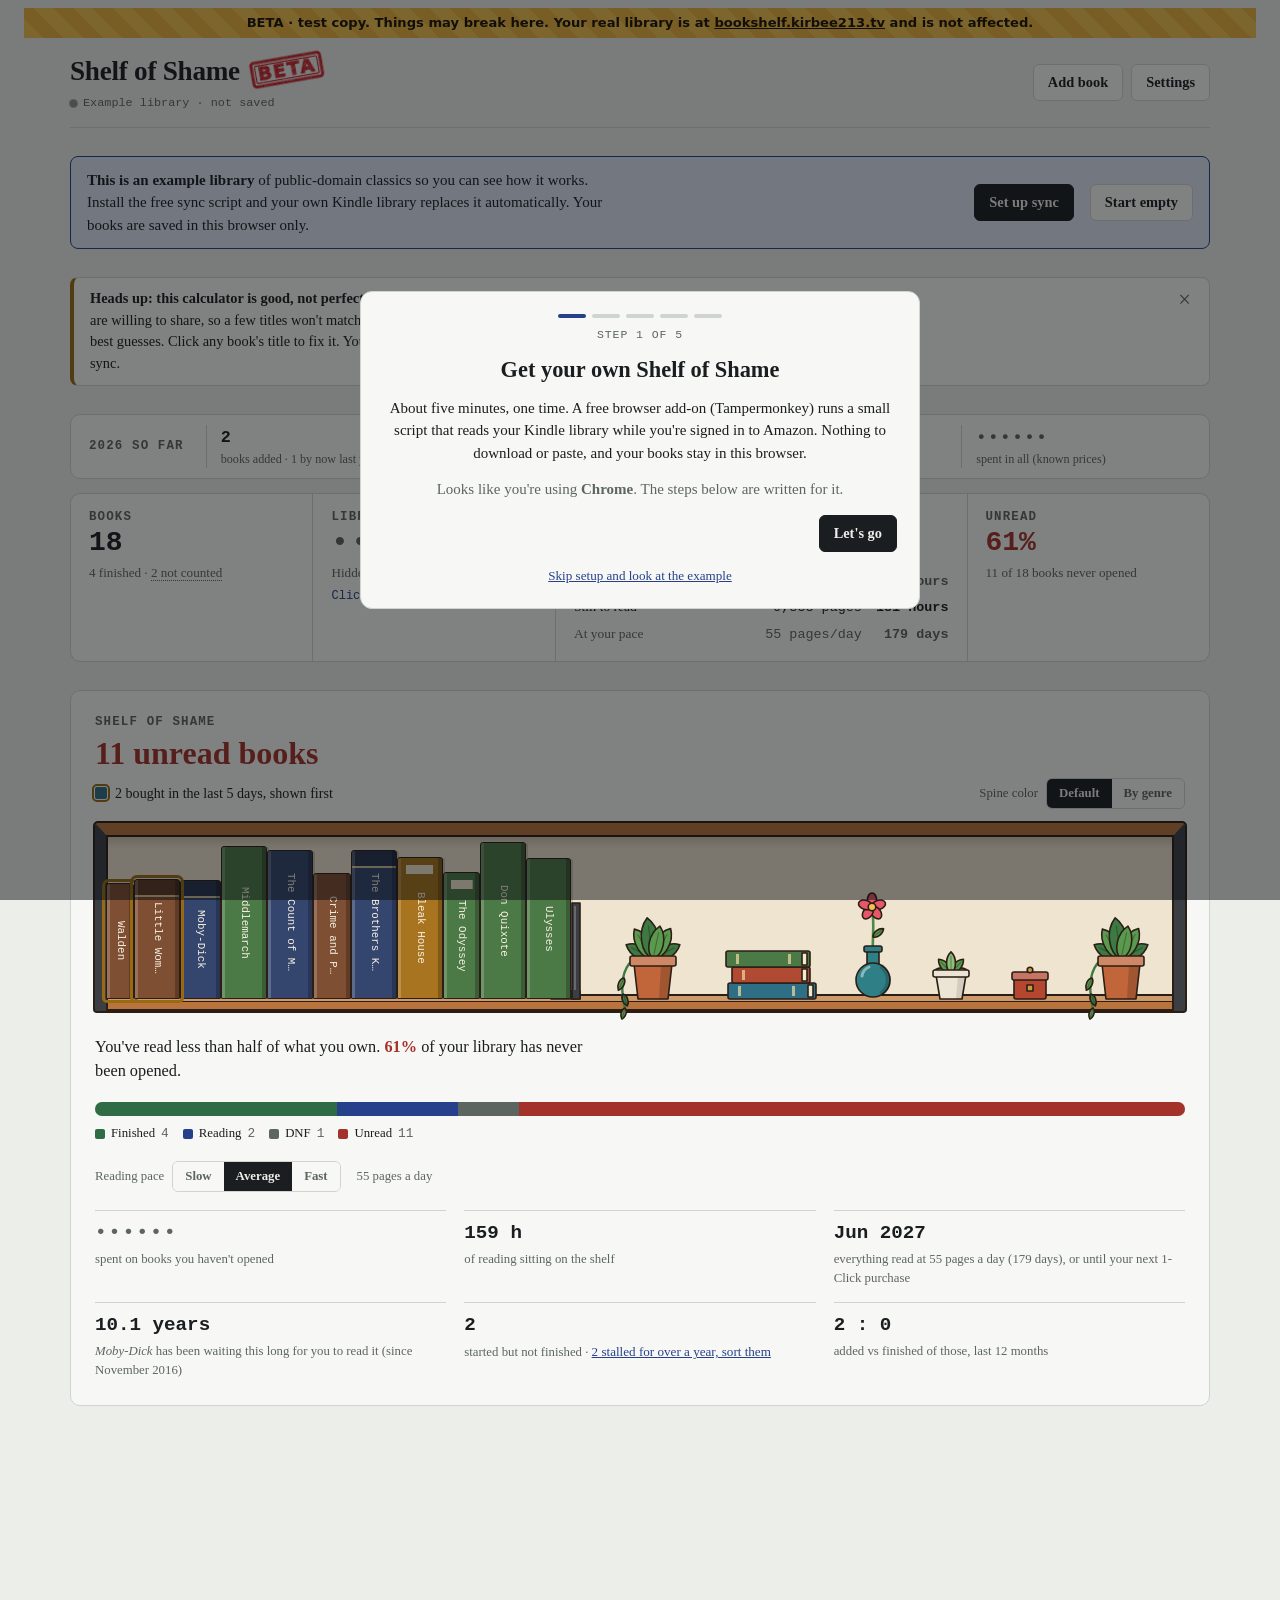
==== commit b1c31793: "v2.2 beta 18: Crawl leather reaches the library header and the windows What's new - Crawl: Settings," ====
--- a/index.html
+++ b/index.html
@@ -2,15 +2,15 @@
 <html lang="en">
 <head>
 <meta charset="utf-8">
-<meta http-equiv="Content-Security-Policy" content="default-src 'self'; script-src 'self' 'unsafe-eval' 'sha256-GEG275oTj3KhLtghL2gmNnrWZzhjgdCZymB21p24zq0=' https://accounts.google.com/gsi/client; style-src 'self' 'unsafe-inline' https://fonts.googleapis.com https://accounts.google.com/gsi/style; font-src https://fonts.gstatic.com; img-src 'self' data: blob:; connect-src 'self' https://openlibrary.org https://www.googleapis.com https://oauth2.googleapis.com https://accounts.google.com; frame-src https://accounts.google.com; object-src 'none'; base-uri 'self'; form-action 'self'">
+<meta http-equiv="Content-Security-Policy" content="default-src 'self'; script-src 'self' 'unsafe-eval' 'sha256-4vb681nRK1gJPH9EEzfsU9MA/A5s+3GTJEztj7WSvdU=' https://accounts.google.com/gsi/client; style-src 'self' 'unsafe-inline' https://fonts.googleapis.com https://accounts.google.com/gsi/style; font-src https://fonts.gstatic.com; img-src 'self' data: blob:; connect-src 'self' https://openlibrary.org https://www.googleapis.com https://oauth2.googleapis.com https://accounts.google.com; frame-src https://accounts.google.com; object-src 'none'; base-uri 'self'; form-action 'self'">
 <meta name="viewport" content="width=device-width,initial-scale=1,viewport-fit=cover">
 <title>BETA · Shelf of Shame</title>
-<link rel="icon" type="image/png" href="icon-tag.png?v=2.2.0.0.17" id="favicon">
-<link rel="apple-touch-icon" href="icon-tag-180.png?v=2.2.0.0.17" id="touchicon">
+<link rel="icon" type="image/png" href="icon-tag.png?v=2.2.0.0.18" id="favicon">
+<link rel="apple-touch-icon" href="icon-tag-180.png?v=2.2.0.0.18" id="touchicon">
 <meta name="description" content="The Kindle books you bought and haven't read yet: how many, what they cost and how long they'd take to read.">
 <meta property="og:title" content="Shelf of Shame">
 <meta property="og:description" content="The Kindle books you bought and haven't read yet: how many, what they cost and how long they'd take to read.">
-<meta property="og:image" content="https://betabookshelf.kirbee213.tv/og.png?v=2.2.0.0.17">
+<meta property="og:image" content="https://betabookshelf.kirbee213.tv/og.png?v=2.2.0.0.18">
 <meta property="og:url" content="https://betabookshelf.kirbee213.tv/">
 <meta name="twitter:card" content="summary_large_image">
 <link rel="preconnect" href="https://fonts.googleapis.com">
@@ -231,6 +231,11 @@
 :root[data-theme="crawl"] .btn{border-radius:5px;border:2px solid #050403;background:radial-gradient(120% 90% at 20% 0%, rgba(255,240,220,.08), transparent 60%),#1d1612;color:#ecdcc6;text-transform:uppercase;letter-spacing:.06em;outline:1px dashed rgba(214,186,150,.4);outline-offset:-5px}
 :root[data-theme="crawl"] .btn.primary{background:var(--accent);border-color:#000;color:#111;box-shadow:3px 3px 0 #7a1010}
 :root[data-theme="crawl"] .seg button[aria-pressed="true"]{background:var(--accent);color:#111}
+:root[data-theme="crawl"] .tablewrap th{background:transparent;padding-top:16px}:root[data-theme="crawl"] .tablewrap :is(th,td):first-child{padding-left:20px}:root[data-theme="crawl"] .tablewrap :is(th,td):last-child{padding-right:20px}
+:root[data-theme="crawl"] .tablewrap thead tr{background:linear-gradient(rgba(0,0,0,.28),rgba(0,0,0,.18))}
+:root[data-theme="crawl"] dialog{border:2px solid #050403;border-radius:8px;background:radial-gradient(circle at 12px 12px,#d9dce1 0 2.4px,#6b6f76 2.6px 3.2px,transparent 3.5999999999999996px),radial-gradient(circle at calc(100% - 12px) 12px,#d9dce1 0 2.4px,#6b6f76 2.6px 3.2px,transparent 3.5999999999999996px),radial-gradient(circle at 12px calc(100% - 12px),#d9dce1 0 2.4px,#6b6f76 2.6px 3.2px,transparent 3.5999999999999996px),radial-gradient(circle at calc(100% - 12px) calc(100% - 12px),#d9dce1 0 2.4px,#6b6f76 2.6px 3.2px,transparent 3.5999999999999996px),radial-gradient(120% 70% at 18% 0%, rgba(255,240,220,.07), transparent 55%),radial-gradient(90% 60% at 100% 100%, rgba(255,240,220,.04), transparent 60%),repeating-radial-gradient(circle at 37% 41%, rgba(255,255,255,.018) 0 1px, transparent 1px 3px),#16110e;box-shadow:0 0 0 1px #2a211c, 0 0 24px rgba(34,211,238,.18), 0 18px 50px rgba(0,0,0,.7)}
+:root[data-theme="crawl"] dialog .dlg{outline:1.5px dashed rgba(214,186,150,.38);outline-offset:-10px;border-radius:6px}
+:root[data-theme="crawl"] .acct,:root[data-theme="crawl"] .themelist{border:2px solid #050403;background:radial-gradient(circle at 8px 8px,#d9dce1 0 1.8px,#6b6f76 2.0px 2.6px,transparent 3.0px),radial-gradient(circle at calc(100% - 8px) 8px,#d9dce1 0 1.8px,#6b6f76 2.0px 2.6px,transparent 3.0px),radial-gradient(circle at 8px calc(100% - 8px),#d9dce1 0 1.8px,#6b6f76 2.0px 2.6px,transparent 3.0px),radial-gradient(circle at calc(100% - 8px) calc(100% - 8px),#d9dce1 0 1.8px,#6b6f76 2.0px 2.6px,transparent 3.0px),radial-gradient(120% 70% at 18% 0%, rgba(255,240,220,.07), transparent 55%),radial-gradient(90% 60% at 100% 100%, rgba(255,240,220,.04), transparent 60%),repeating-radial-gradient(circle at 37% 41%, rgba(255,255,255,.018) 0 1px, transparent 1px 3px),#16110e;outline:1px dashed rgba(214,186,150,.35);outline-offset:-5px}
 :root[data-theme="crawl"] .bookcase{box-shadow:0 0 0 2px var(--outline), inset 2px 0 0 var(--outline), inset -2px 0 0 var(--outline), inset 0 2px 0 var(--outline), 0 0 30px rgba(34,211,238,.18), inset 0 18px 30px rgba(0,0,0,.6)}
 :root[data-theme="crawl"] .decor{--dk-metal:#ffcc00;--dk-box:#5a3a1a;--dk-pot:#3b3f4a;--dk-pot2:#9aa3ad}
 .hud{display:none}
@@ -2145,7 +2150,7 @@
   // Tab and home-screen icon: the jack-o'-lantern book in Spooky, the heart boxers in Crawl, the book with its price tag otherwise
   // Swapping in a new <link> (not just changing href) makes Safari and Firefox notice too
   const ico = t === 'halloween' ? 'web' : t === 'crawl' ? 'boxers' : 'tag';
-  [['favicon', `icon-${ico}.png?v=2.2.0.0.17`], ['touchicon', `icon-${ico}-180.png?v=2.2.0.0.17`]].forEach(([id, href]) => {
+  [['favicon', `icon-${ico}.png?v=2.2.0.0.18`], ['touchicon', `icon-${ico}-180.png?v=2.2.0.0.18`]].forEach(([id, href]) => {
     const old = document.getElementById(id); if (!old || old.getAttribute('href') === href) return;
     const n = old.cloneNode(); n.setAttribute('href', href); old.replaceWith(n);
   });
@@ -2872,7 +2877,7 @@
 }
 
 // ---------- tell people when their sync script is behind the site ----------
-const LATEST_SCRIPT = '2.2.0.0.17';
+const LATEST_SCRIPT = '2.2.0.0.18';
 // Beta builds carry a fifth number, the beta count: 2.0.0.0.1 is shown as "2.0 beta 1" (the live build it's heading toward, then which beta)
 const verLabel = v => { const p = String(v || '').split('.'); if (p.length < 5) return String(v || ''); const b = p.pop(); while (p.length > 2 && p[p.length - 1] === '0') p.pop(); return p.join('.') + ' beta ' + b; };
 const SCRIPT_URL = 'https://raw.githubusercontent.com/Kirbeeman/bookshelfcalc-beta/main/kindle-library-calculator-beta.user.js';
@@ -2958,6 +2963,7 @@
 
 // ---------- what's new (shown in Settings) ----------
 const CHANGES = [
+  ['2.2.0.0.18', ['Crawl: the top of the library table shows its leather, stitching and rivets again', 'Crawl: Settings, Edit book and the other windows are riveted, stitched leather like the rest of the page']],
   ['2.2.0.0.17', ['Cozy is an old library: dark wood-panelled walls, a stone fireplace whose fire flickers and lights the whole page, an arched window, a brass floor lamp and a rug', 'Cozy books are leather-bound with gold bands, and light falls warmly onto each shelf', 'New Cozy shelf pieces, none ever shown twice: a banker\'s lamp, a mantel clock, a ship painting, ferns and other plants, lavender, tea, a mug, old books with reading glasses, a keepsake box and an hourglass']],
   ['2.2.0.0.16', ['Quest looks less like a cartoon: leather spines with gold bands and old-style lettering, wood grain in the bookcase, shading instead of thick outlines, and soft shadows', 'Quest shelf pieces redrawn and set flat on the shelf: dice numbered like a real d20 (red, blue and black), tankards (one lidded, two with different heads of foam), scrolls with iron, brass or wooden ends and different seals, a bag of holding, a tooled shoulder bag and an oxblood satchel, an iron-bound chest and a stack of old tomes', 'In Quest no shelf piece is ever shown twice, and dice stay dice-sized', 'By genre in Quest: an old brass globe, and a leather journal in place of the comic']],
   ['2.2.0.0.15', ['Goodreads currently reading is checked twice, from the shelf feed and the shelf page, so a book the feed leaves out still counts', 'Every Goodreads and Amazon read asks for a fresh answer, never a copy the browser kept', 'Settings > Accounts shows when the Kindle list was last read']],
